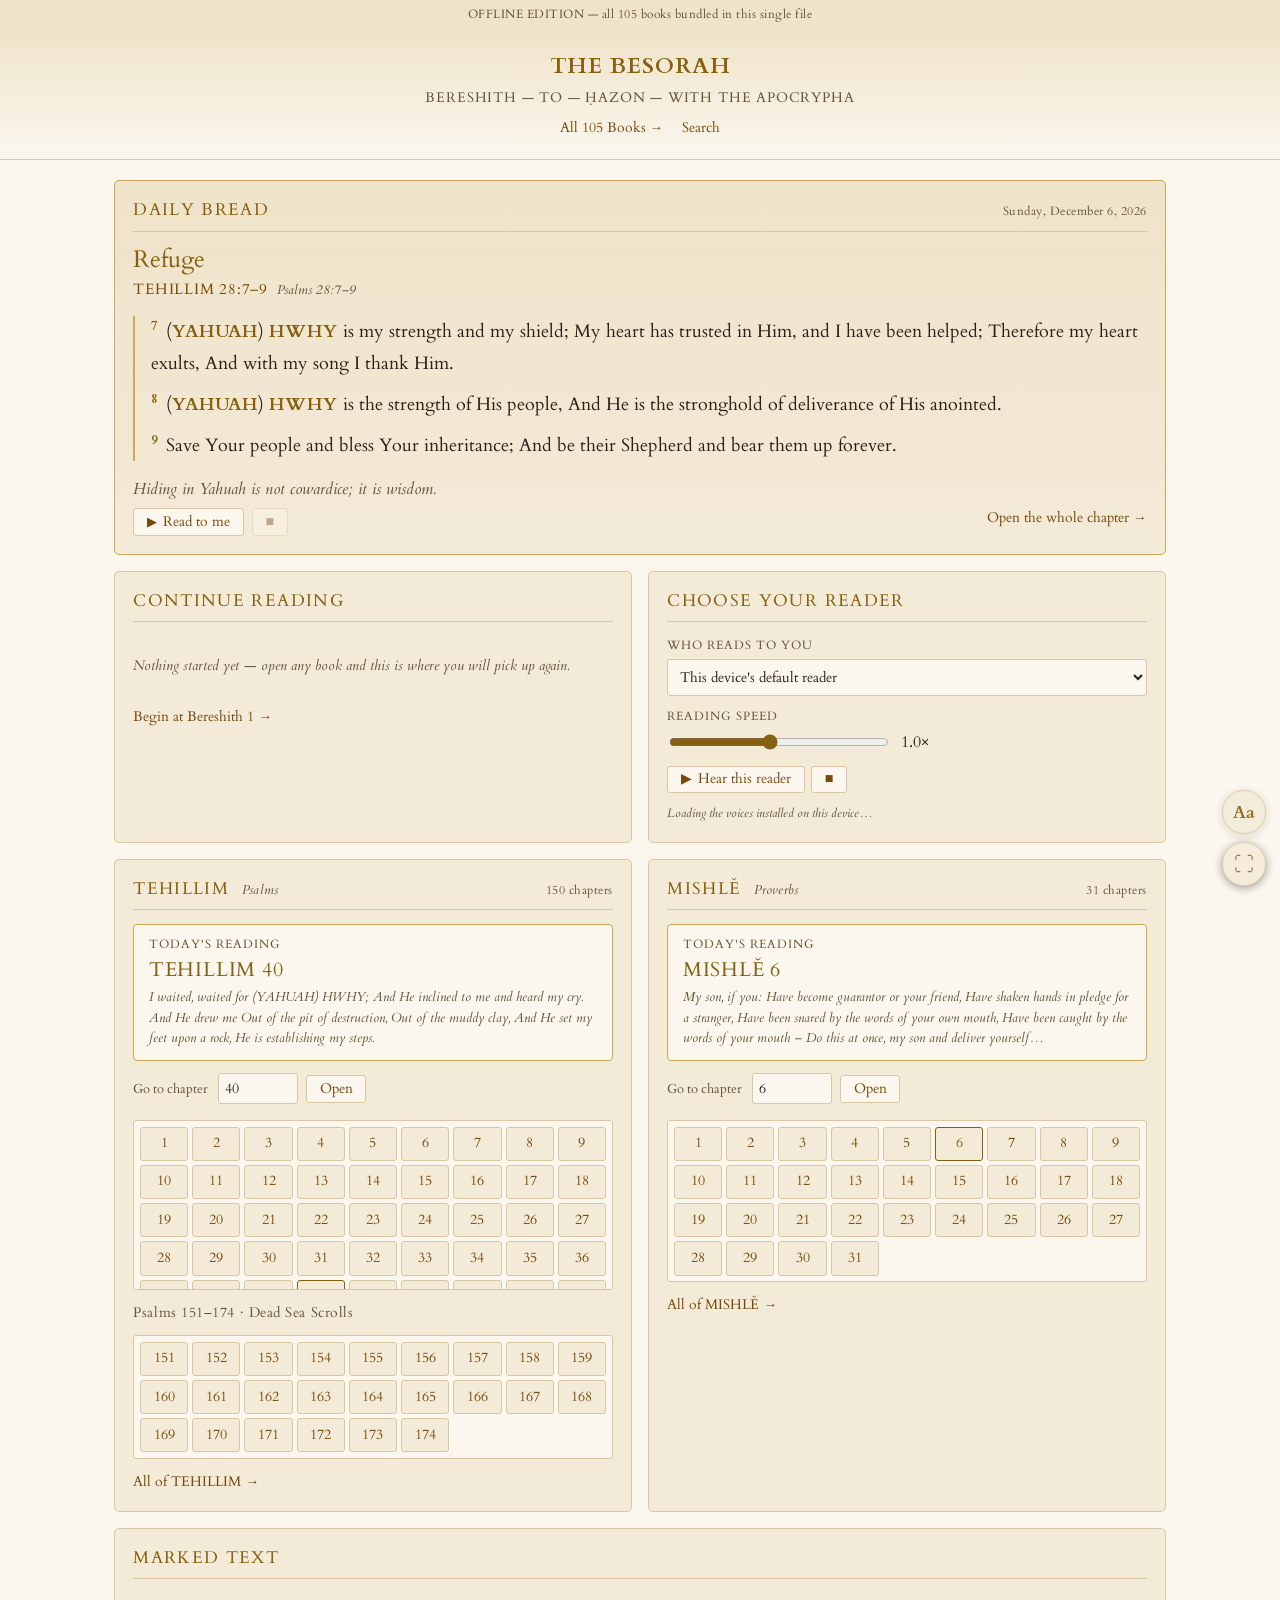
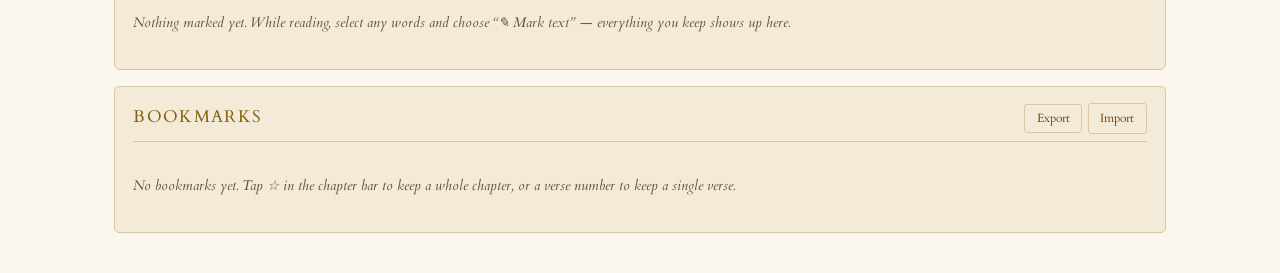
==== besorah-offline.html @ 3ee4f4ac "Add Tehillim 151–174 (Dead Sea Scrolls) as its own section - scripts/add_psalms_dss.py builds assets" ====
<!DOCTYPE html>
<html lang="en">
<head>
<meta charset="UTF-8">
<meta name="viewport" content="width=device-width, initial-scale=1.0">
<meta name="theme-color" content="#1a1410">
<meta name="mobile-web-app-capable" content="yes">
<meta name="apple-mobile-web-app-capable" content="yes">
<meta name="apple-mobile-web-app-status-bar-style" content="black-translucent">
<title>The Besorah — Offline</title>
<link rel="icon" href="data:image/svg+xml,%3Csvg%20xmlns%3D%22http%3A%2F%2Fwww.w3.org%2F2000%2Fsvg%22%20viewBox%3D%220%200%2032%2032%22%3E%3Crect%20width%3D%2232%22%20height%3D%2232%22%20rx%3D%226%22%20fill%3D%22%231a1410%22%2F%3E%3Cpath%20d%3D%22M8%207h16v18H8z%22%20fill%3D%22none%22%20stroke%3D%22%23d4af37%22%20stroke-width%3D%222%22%2F%3E%3Cpath%20d%3D%22M16%207v18M11%2012h3M18%2012h3M11%2017h3M18%2017h3%22%20stroke%3D%22%23d4af37%22%20stroke-width%3D%221.5%22%2F%3E%3C%2Fsvg%3E">
<script>(function(){try{var p=JSON.parse(localStorage.getItem("besorah-prefs")||"{}"),d=document.documentElement;d.setAttribute("data-theme",p.theme||"auto");if(p.size)d.style.setProperty("--fs",p.size);if(p.compact)d.classList.add("compact-reading")}catch(e){}})();</script>
<style>
/* Cardo, bundled (SIL Open Font License, assets/fonts/OFL-Cardo.txt) so the
   reader needs no font service: latin + latin-ext carry every diacritic of
   the transliteration (ḇ ḥ ḵ ĕ …). */
@font-face { font-family: "Cardo"; font-style: normal; font-weight: 400; font-display: swap;
  src: url("[data-uri]") format("woff2");
  unicode-range: U+0000-00FF, U+0131, U+0152-0153, U+02BB-02BC, U+02C6, U+02DA, U+02DC, U+0304, U+0308, U+0329, U+2000-206F, U+20AC, U+2122, U+2191, U+2193, U+2212, U+2215, U+FEFF, U+FFFD; }
@font-face { font-family: "Cardo"; font-style: normal; font-weight: 400; font-display: swap;
  src: url("[data-uri]") format("woff2");
  unicode-range: U+0100-02BA, U+02BD-02C5, U+02C7-02CC, U+02CE-02D7, U+02DD-02FF, U+0304, U+0308, U+0329, U+1D00-1DBF, U+1E00-1E9F, U+1EF2-1EFF, U+2020, U+20A0-20AB, U+20AD-20C0, U+2113, U+2C60-2C7F, U+A720-A7FF; }
@font-face { font-family: "Cardo"; font-style: italic; font-weight: 400; font-display: swap;
  src: url("[data-uri]") format("woff2");
  unicode-range: U+0000-00FF, U+0131, U+0152-0153, U+02BB-02BC, U+02C6, U+02DA, U+02DC, U+0304, U+0308, U+0329, U+2000-206F, U+20AC, U+2122, U+2191, U+2193, U+2212, U+2215, U+FEFF, U+FFFD; }
@font-face { font-family: "Cardo"; font-style: italic; font-weight: 400; font-display: swap;
  src: url("[data-uri]") format("woff2");
  unicode-range: U+0100-02BA, U+02BD-02C5, U+02C7-02CC, U+02CE-02D7, U+02DD-02FF, U+0304, U+0308, U+0329, U+1D00-1DBF, U+1E00-1E9F, U+1EF2-1EFF, U+2020, U+20A0-20AB, U+20AD-20C0, U+2113, U+2C60-2C7F, U+A720-A7FF; }
@font-face { font-family: "Cardo"; font-style: normal; font-weight: 700; font-display: swap;
  src: url("[data-uri]") format("woff2");
  unicode-range: U+0000-00FF, U+0131, U+0152-0153, U+02BB-02BC, U+02C6, U+02DA, U+02DC, U+0304, U+0308, U+0329, U+2000-206F, U+20AC, U+2122, U+2191, U+2193, U+2212, U+2215, U+FEFF, U+FFFD; }
@font-face { font-family: "Cardo"; font-style: normal; font-weight: 700; font-display: swap;
  src: url("[data-uri]") format("woff2");
  unicode-range: U+0100-02BA, U+02BD-02C5, U+02C7-02CC, U+02CE-02D7, U+02DD-02FF, U+0304, U+0308, U+0329, U+1D00-1DBF, U+1E00-1E9F, U+1EF2-1EFF, U+2020, U+20A0-20AB, U+20AD-20C0, U+2113, U+2C60-2C7F, U+A720-A7FF; }

/* ---- themes --------------------------------------------------------------
   Dark is the house colour; Light and Sepia are chosen in the "Aa" panel
   (assets/besorah-ui.js), and "Device" (the default) follows the system. */
:root {
  --bg: #1a1410;
  --panel: #251c16;
  --panel-hi: #2c211a;
  --panel-2: #2a2018;
  --ink: #f4ead5;
  --ink-dim: #c9b893;
  --gold: #d4af37;
  --gold-dim: #8a6f23;
  --rule: #4a3a28;
  --link: #f1d573;
  --link-hover: #fff3b8;
  --on-gold: #1a1410;
  --danger: #a3512b;
  --shadow: rgba(0,0,0,0.45);
  color-scheme: dark;
}
:root[data-theme="light"] {
  --bg: #fbf7ee; --panel: #f3ead8; --panel-hi: #efe3c9; --panel-2: #ece0c6;
  --ink: #2a2017; --ink-dim: #65543a; --gold: #85600f; --gold-dim: #c9a85a;
  --rule: #d8c7a2; --link: #74490a; --link-hover: #3d2700; --on-gold: #fffaf0;
  --danger: #a3412b; --shadow: rgba(60,40,10,0.18); color-scheme: light;
}
:root[data-theme="sepia"] {
  --bg: #f1e4c8; --panel: #e9d9b8; --panel-hi: #e4d2ad; --panel-2: #e2cfa8;
  --ink: #3b2a17; --ink-dim: #6a5232; --gold: #865a12; --gold-dim: #b8924c;
  --rule: #cdb486; --link: #74440a; --link-hover: #3a2300; --on-gold: #fff6e2;
  --danger: #a3412b; --shadow: rgba(70,45,10,0.2); color-scheme: light;
}
@media (prefers-color-scheme: light) {
  :root[data-theme="auto"], :root:not([data-theme]) {
    --bg: #fbf7ee; --panel: #f3ead8; --panel-hi: #efe3c9; --panel-2: #ece0c6;
    --ink: #2a2017; --ink-dim: #65543a; --gold: #85600f; --gold-dim: #c9a85a;
    --rule: #d8c7a2; --link: #74490a; --link-hover: #3d2700; --on-gold: #fffaf0;
    --danger: #a3412b; --shadow: rgba(60,40,10,0.18); color-scheme: light;
  }
}

/* Text size: every size in this sheet is in rem, so one factor scales the
   whole reader. */
html { font-size: calc(100% * var(--fs, 1)); }

/* Keyboard focus is always visible. */
:focus-visible { outline: 2px solid var(--gold); outline-offset: 2px; }


* { box-sizing: border-box; }

html, body {
  margin: 0;
  padding: 0;
  background: var(--bg);
  color: var(--ink);
  font-family: "Cardo", "EB Garamond", "Palatino Linotype", Palatino, Georgia, serif;
  line-height: 1.55;
  min-height: 100%;
}

a { color: var(--link); text-decoration: none; }
a:hover { color: var(--link-hover); text-decoration: underline; }

.site-header {
  border-bottom: 1px solid var(--rule);
  padding: 1.25rem 1.5rem;
  background: linear-gradient(180deg, var(--panel-hi) 0%, var(--bg) 100%);
  position: sticky;
  top: 0;
  z-index: 10;
}
.site-header h1 {
  margin: 0;
  font-size: 1.4rem;
  font-weight: 600;
  letter-spacing: 0.04em;
  color: var(--gold);
  text-align: center;
}
.site-header .sub {
  font-size: 0.85rem;
  color: var(--ink-dim);
  text-align: center;
  margin-top: 0.25rem;
  letter-spacing: 0.06em;
  text-transform: uppercase;
}
.site-header nav {
  margin-top: 0.6rem;
  text-align: center;
  font-size: 0.85rem;
}
.site-header nav a { margin: 0 0.6rem; }

main { max-width: 1100px; margin: 0 auto; padding: 1.5rem; }

.section {
  margin-bottom: 2.5rem;
}
.section h2 {
  color: var(--gold);
  font-weight: 500;
  letter-spacing: 0.06em;
  border-bottom: 1px solid var(--rule);
  padding-bottom: 0.4rem;
  margin-bottom: 0.8rem;
  font-size: 1.15rem;
  text-transform: uppercase;
}

.book-grid {
  display: grid;
  grid-template-columns: repeat(auto-fill, minmax(220px, 1fr));
  gap: 0.5rem 1rem;
}
.book-link {
  display: block;
  padding: 0.5rem 0.75rem;
  border-left: 2px solid transparent;
  transition: border-color 120ms, background 120ms;
}
.book-link:hover {
  border-left-color: var(--gold);
  background: rgba(212,175,55,0.05);
  text-decoration: none;
}
.book-link .heb {
  display: block;
  color: var(--link);
  font-size: 1.05rem;
  font-weight: 500;
  letter-spacing: 0.02em;
}
.book-link .eng {
  display: block;
  color: var(--ink-dim);
  font-size: 0.78rem;
  font-style: italic;
  margin-top: 0.1rem;
}

/* Book chapter index */
.book-title {
  text-align: center;
  margin-bottom: 0.4rem;
}
.book-title .heb {
  font-size: 2.2rem;
  color: var(--gold);
  letter-spacing: 0.04em;
}
.book-title .eng {
  color: var(--ink-dim);
  font-style: italic;
  font-size: 1rem;
}

.chapter-grid {
  display: grid;
  grid-template-columns: repeat(auto-fill, minmax(72px, 1fr));
  gap: 0.4rem;
  margin-top: 1.5rem;
}
.chapter-link {
  display: block;
  padding: 0.7rem 0.4rem;
  text-align: center;
  background: var(--panel);
  border: 1px solid var(--rule);
  border-radius: 3px;
  color: var(--link);
  font-size: 1rem;
  transition: all 120ms;
}
.chapter-link:hover {
  background: var(--gold);
  color: var(--on-gold);
  border-color: var(--gold);
  text-decoration: none;
}

/* Chapter page */
.chapter-bar {
  display: flex;
  align-items: center;
  justify-content: space-between;
  padding: 0.6rem 1rem;
  background: var(--panel);
  border-bottom: 1px solid var(--rule);
  flex-wrap: wrap;
  gap: 0.5rem;
  position: sticky;
  top: 0;
  z-index: 10;
}
.chapter-bar .title {
  color: var(--gold);
  font-size: 1.1rem;
  font-weight: 500;
}
.chapter-bar .title .heb {
  letter-spacing: 0.02em;
}
.chapter-bar .title .eng {
  color: var(--ink-dim);
  font-style: italic;
  font-size: 0.85rem;
  margin-left: 0.5rem;
}
.chapter-bar .controls {
  display: flex;
  gap: 0.5rem;
  align-items: center;
}
.chapter-bar .controls a, .chapter-bar .controls .btn {
  padding: 0.35rem 0.8rem;
  background: var(--bg);
  border: 1px solid var(--rule);
  border-radius: 3px;
  color: var(--link);
  font-size: 0.9rem;
}
.chapter-bar .controls a:hover {
  background: var(--gold);
  color: var(--on-gold);
  border-color: var(--gold);
  text-decoration: none;
}
.chapter-bar .controls .disabled {
  opacity: 0.35;
  pointer-events: none;
}

.pdf-frame {
  width: 100%;
  height: calc(100vh - 110px);
  border: 0;
  display: block;
  background: var(--panel-2);
}

/* Chapter rendering (text mode) */
.chapter-main {
  max-width: 760px;
  margin: 0 auto;
  padding: 2rem 1.5rem 4rem;
}
.chapter-page-title {
  text-align: center;
  font-size: 2.4rem;
  color: var(--gold);
  letter-spacing: 0.05em;
  margin: 1rem 0 0.2rem;
  font-weight: 600;
}
.chapter-page-sub {
  text-align: center;
  color: var(--ink-dim);
  font-style: italic;
  font-weight: 400;
  font-size: 1rem;
  margin: 0 0 1.5rem;
}
.chapter-num {
  text-align: center;
  font-size: 3.2rem;
  color: var(--gold);
  font-weight: 700;
  margin: 1.2rem 0 1.6rem;
  line-height: 1;
}
.verses {
  font-size: 1.08rem;
  line-height: 1.7;
}
.verse {
  margin: 0 0 0.6rem;
  text-indent: 0;
}
.verse-n {
  color: var(--gold);
  font-weight: 700;
  font-size: 0.78rem;
  margin-right: 0.25rem;
  vertical-align: super;
}
/* Divine names — Yahuah, Yahusha, Aluahim, Mashiach, Yasharal, Ruach haQodesh */
.dn {
  color: var(--gold);
  font-variant: small-caps;
  letter-spacing: 0.04em;
  font-weight: 600;
}
/* Paleo-Hebrew tetragrammaton (HWHY) — annotated alongside its
   transliteration as "(YAHUAH) HWHY". Same colour as divine names
   but no small-caps so the four letters stay distinct. */
.hwhy {
  color: var(--gold);
  letter-spacing: 0.06em;
  font-weight: 600;
}

/* A footnote carried over from the source edition of an apocryphal book —
   printed there behind an asterisk, shown here as what it is. */
.fn {
  display: block;
  margin-top: 0.35rem;
  padding-left: 0.9rem;
  border-left: 1px solid var(--rule);
  color: var(--ink-dim);
  font-size: 0.82rem;
  font-style: italic;
  line-height: 1.5;
}
.fn .dn { font-size: inherit; }

/* Verse number — clickable to bookmark */
.verse-n { user-select: none; transition: color 120ms; }
.verse-n:hover { color: var(--link-hover); }

/* Bookmarked verse — gold left rule + filled marker on the verse number */
.verse.bookmarked {
  border-left: 3px solid var(--gold);
  padding-left: 0.6rem;
  margin-left: -0.9rem;
  background: rgba(212,175,55,0.06);
  border-radius: 0 3px 3px 0;
}
.verse.bookmarked .verse-n {
  color: var(--gold);
}
.verse.bookmarked .verse-n::after {
  content: "★";
  font-size: 0.7em;
  margin-left: 0.15em;
  vertical-align: super;
  color: var(--gold);
}

/* Briefly flash a verse when arrived at via #verseN deep-link */
.verse.flash {
  animation: verseFlash 1.6s ease-out 1;
}
@keyframes verseFlash {
  0%   { background: rgba(212,175,55,0.45); }
  100% { background: transparent; }
}
.verse.bookmarked.flash {
  animation: verseFlashMarked 1.6s ease-out 1;
}
@keyframes verseFlashMarked {
  0%   { background: rgba(212,175,55,0.55); }
  100% { background: rgba(212,175,55,0.06); }
}
.prose {
  font-size: 1.05rem;
  line-height: 1.75;
  white-space: pre-wrap;
}
.chapter-footer {
  border-top: 1px solid var(--rule);
  padding: 1rem;
  text-align: center;
  background: var(--panel);
}
.chapter-footer .controls {
  display: inline-flex;
  gap: 1rem;
  justify-content: center;
}
.chapter-footer .controls a {
  padding: 0.5rem 1rem;
  background: var(--bg);
  border: 1px solid var(--rule);
  border-radius: 3px;
  color: var(--link);
}
.chapter-footer .controls a:hover {
  background: var(--gold);
  color: var(--on-gold);
  border-color: var(--gold);
  text-decoration: none;
}
.chapter-footer .controls .disabled {
  opacity: 0.35;
  pointer-events: none;
}

.note {
  padding: 1rem;
  color: var(--ink-dim);
  font-size: 0.85rem;
  text-align: center;
  font-style: italic;
}

/* Search */
#search {
  width: 100%;
  max-width: 400px;
  margin: 0 auto;
  display: block;
  padding: 0.5rem 0.75rem;
  background: var(--panel);
  color: var(--ink);
  border: 1px solid var(--rule);
  border-radius: 3px;
  font-family: inherit;
  font-size: 0.95rem;
}
#search:focus { border-color: var(--gold); }

@media (max-width: 600px) {
  .pdf-frame { height: calc(100vh - 150px); }
  .chapter-bar { padding: 0.5rem; font-size: 0.9rem; }
  .book-title .heb { font-size: 1.6rem; }
}

/* Bookmark star button on the chapter bar */
#bookmark-btn {
  background: var(--bg);
  border: 1px solid var(--rule);
  border-radius: 3px;
  color: var(--link);
  padding: 0.2rem 0.55rem;
  font-size: 1.05rem;
  font-family: inherit;
  cursor: pointer;
  line-height: 1;
}
#bookmark-btn:hover {
  background: var(--gold);
  color: var(--on-gold);
  border-color: var(--gold);
}
#bookmark-btn.on { color: var(--gold); }
#bookmark-btn.on:hover { color: var(--on-gold); }

/* ============ Read-aloud (text-to-speech) player ============ */
/* Sits as its own full-width row inside the sticky .chapter-bar. */
.tts-bar {
  flex: 1 1 100%;
  display: flex;
  align-items: center;
  gap: 0.5rem;
  flex-wrap: wrap;
  margin-top: 0.5rem;
  padding-top: 0.5rem;
  border-top: 1px solid var(--rule);
}
.tts-btn {
  display: inline-flex;
  align-items: center;
  gap: 0.35rem;
  background: var(--bg);
  border: 1px solid var(--rule);
  border-radius: 3px;
  color: var(--link);
  font-family: inherit;
  font-size: 0.9rem;
  padding: 0.35rem 0.8rem;
  cursor: pointer;
  line-height: 1;
}
.tts-btn:hover:not(:disabled) {
  background: var(--gold);
  color: var(--on-gold);
  border-color: var(--gold);
}
.tts-btn:disabled { opacity: 0.4; cursor: default; }
.tts-play .tts-ico { font-size: 0.8rem; }
.tts-rate {
  display: inline-flex;
  align-items: center;
  gap: 0.4rem;
  color: var(--ink-dim);
  font-size: 0.8rem;
}
.tts-rate-input { width: 90px; accent-color: var(--gold); cursor: pointer; }
.tts-rate-val { min-width: 2.4em; color: var(--ink); }
.tts-voice {
  background: var(--bg);
  color: var(--ink);
  border: 1px solid var(--rule);
  border-radius: 3px;
  font-family: inherit;
  font-size: 0.82rem;
  padding: 0.3rem 0.4rem;
  max-width: 220px;
}
.tts-voice:focus { border-color: var(--gold); }

/* Verses become click-to-read-from-here once the player is bound */
.tts-readable .verse,
.tts-readable .prose { cursor: pointer; }

/* Currently-spoken verse / prose block */
.verse.tts-speaking,
.prose.tts-speaking {
  background: rgba(212,175,55,0.14);
  box-shadow: -0.6rem 0 0 rgba(212,175,55,0.14),
               0.6rem 0 0 rgba(212,175,55,0.14);
  border-radius: 3px;
}
.verse.tts-speaking .verse-n { color: var(--link-hover); }

@media (max-width: 600px) {
  .tts-voice { max-width: 150px; }
  .tts-rate-input { width: 70px; }
}

/* Continue-reading card on the index page */
.continue-card {
  display: flex;
  align-items: center;
  justify-content: space-between;
  gap: 1rem;
  max-width: 700px;
  margin: 1rem auto 0;
  padding: 0.8rem 1.1rem;
  background: linear-gradient(180deg, var(--panel-hi) 0%, var(--panel) 100%);
  border: 1px solid var(--gold-dim);
  border-radius: 4px;
  color: var(--link);
}
.continue-card:hover {
  border-color: var(--gold);
  text-decoration: none;
  color: var(--link-hover);
}
.continue-label {
  font-size: 0.78rem;
  text-transform: uppercase;
  letter-spacing: 0.08em;
  color: var(--ink-dim);
}
.continue-target { display: flex; flex-direction: column; align-items: flex-end; }
.continue-target .heb {
  color: var(--gold);
  font-size: 1.1rem;
  letter-spacing: 0.03em;
}
.continue-target .eng {
  color: var(--ink-dim);
  font-style: italic;
  font-size: 0.78rem;
}

/* Bookmarks panel on the index page */
.bookmarks-section { margin-top: 1.6rem; }
.bookmarks-head {
  display: flex;
  align-items: baseline;
  justify-content: space-between;
  gap: 0.8rem;
  flex-wrap: wrap;
  border-bottom: 1px solid var(--rule);
  padding-bottom: 0.4rem;
  margin-bottom: 0.8rem;
}
.bookmarks-head h2 {
  margin: 0;
  font-size: 1.15rem;
  color: var(--gold);
  font-weight: 500;
  letter-spacing: 0.06em;
  text-transform: uppercase;
  border: 0;
  padding: 0;
}
.bookmarks-head .count {
  color: var(--ink-dim);
  font-weight: 400;
  font-size: 0.9rem;
}
.bookmarks-tools { display: flex; gap: 0.4rem; align-items: center; }
.bookmarks-tools button,
.bookmarks-tools .bm-import-label {
  background: var(--panel);
  border: 1px solid var(--rule);
  border-radius: 3px;
  color: var(--link);
  padding: 0.3rem 0.7rem;
  font-size: 0.78rem;
  font-family: inherit;
  cursor: pointer;
}
.bookmarks-tools button:hover,
.bookmarks-tools .bm-import-label:hover {
  background: var(--gold);
  color: var(--on-gold);
  border-color: var(--gold);
}
.bookmark-item { position: relative; padding-right: 2rem; }
.bookmark-item.bm-verse .heb::before {
  content: "★ ";
  color: var(--gold);
  font-size: 0.85em;
}
.bookmark-item .bm-remove {
  position: absolute;
  top: 50%;
  right: 0.5rem;
  transform: translateY(-50%);
  background: transparent;
  border: 0;
  color: var(--ink-dim);
  font-size: 1.1rem;
  line-height: 1;
  cursor: pointer;
  padding: 0.15rem 0.35rem;
  border-radius: 3px;
}
.bookmark-item .bm-remove:hover {
  background: rgba(212,175,55,0.15);
  color: var(--gold);
}

/* ================================================================
   HOME PAGE
   Daily Bread · Continue reading · Choose your reader ·
   Tehillim · Mishle · Marked text · Bookmarks
   ================================================================ */
main.home { max-width: 1100px; padding-top: 1.25rem; }

.home-row {
  display: grid;
  grid-template-columns: repeat(auto-fit, minmax(320px, 1fr));
  gap: 1rem;
  margin-bottom: 1rem;
}

.card {
  background: var(--panel);
  border: 1px solid var(--rule);
  border-radius: 5px;
  padding: 1rem 1.15rem 1.15rem;
  margin-bottom: 1rem;
  display: flex;
  flex-direction: column;
}
.home-row .card { margin-bottom: 0; }

.card-head {
  display: flex;
  align-items: baseline;
  justify-content: space-between;
  gap: 0.6rem;
  flex-wrap: wrap;
  border-bottom: 1px solid var(--rule);
  padding-bottom: 0.45rem;
  margin-bottom: 0.85rem;
}
.card-head h2 {
  margin: 0;
  font-size: 1.05rem;
  font-weight: 500;
  letter-spacing: 0.08em;
  text-transform: uppercase;
  color: var(--gold);
}
.card-head .card-sub {
  color: var(--ink-dim);
  font-style: italic;
  text-transform: none;
  letter-spacing: 0.02em;
  font-size: 0.82rem;
  margin-left: 0.4rem;
}
.card-head .count { color: var(--ink-dim); font-size: 0.85rem; }
.card-note {
  color: var(--ink-dim);
  font-size: 0.78rem;
  letter-spacing: 0.04em;
}
.card-empty { text-align: left; padding: 0.4rem 0 0.2rem; }
.card-tools { margin-left: auto; }
.card-more {
  display: inline-block;
  margin-top: 0.8rem;
  font-size: 0.85rem;
  color: var(--link);
  align-self: flex-start;
}

/* ---- Daily Bread ---- */
.daily-card {
  background: linear-gradient(180deg, var(--panel-hi) 0%, var(--panel) 100%);
  border-color: var(--gold-dim);
}
.daily-theme {
  color: var(--gold);
  font-size: 1.5rem;
  line-height: 1.25;
  margin-bottom: 0.2rem;
}
.daily-ref {
  display: flex;
  gap: 0.6rem;
  align-items: baseline;
  flex-wrap: wrap;
  margin-bottom: 0.9rem;
}
.daily-ref .heb {
  color: var(--link);
  letter-spacing: 0.05em;
  font-size: 0.95rem;
}
.daily-ref .eng {
  color: var(--ink-dim);
  font-style: italic;
  font-size: 0.82rem;
}
.daily-verses {
  font-size: 1.12rem;
  line-height: 1.75;
  border-left: 2px solid var(--gold-dim);
  padding-left: 1rem;
  margin-bottom: 1rem;
}
.daily-reflection {
  color: var(--ink-dim);
  font-style: italic;
  margin: 0 0 0.4rem;
  max-width: 62ch;
}
.daily-actions {
  display: flex;
  align-items: center;
  justify-content: space-between;
  gap: 1rem;
  flex-wrap: wrap;
  margin-top: 0.4rem;
}
.daily-actions .card-more { margin-top: 0; }
.tts-bar-compact {
  flex: 0 0 auto;
  margin-top: 0;
  padding-top: 0;
  border-top: 0;
}

/* ---- Continue reading ---- */
#continue-card .continue-card { margin: 0; max-width: none; }

/* ---- Choose your reader ---- */
.reader-panel { display: block; }
.reader-field {
  display: block;
  margin-bottom: 0.7rem;
}
.reader-label {
  display: block;
  font-size: 0.75rem;
  text-transform: uppercase;
  letter-spacing: 0.08em;
  color: var(--ink-dim);
  margin-bottom: 0.25rem;
}
.reader-voice {
  width: 100%;
  max-width: none;
  font-size: 0.9rem;
  padding: 0.45rem 0.5rem;
}
.reader-speed { display: flex; align-items: center; gap: 0.6rem; }
.reader-speed .tts-rate-input { width: 100%; max-width: 220px; }
.reader-actions { display: flex; gap: 0.4rem; margin-top: 0.2rem; }
.reader-hint {
  color: var(--ink-dim);
  font-size: 0.78rem;
  font-style: italic;
  margin: 0.7rem 0 0;
}
.reader-none { text-align: left; padding-left: 0; }

/* ---- Tehillim / Mishle quick access ---- */
.quick-today {
  display: block;
  padding: 0.7rem 0.9rem;
  background: var(--bg);
  border: 1px solid var(--gold-dim);
  border-radius: 4px;
  color: var(--link);
}
.quick-today:hover {
  border-color: var(--gold);
  text-decoration: none;
  background: rgba(212,175,55,0.06);
}
.quick-today-label {
  display: block;
  font-size: 0.72rem;
  text-transform: uppercase;
  letter-spacing: 0.09em;
  color: var(--ink-dim);
}
.quick-today-ref {
  display: block;
  color: var(--gold);
  font-size: 1.25rem;
  letter-spacing: 0.04em;
}
.quick-today-line {
  display: block;
  color: var(--ink-dim);
  font-size: 0.82rem;
  font-style: italic;
  margin-top: 0.15rem;
}
.quick-jump {
  display: flex;
  align-items: center;
  gap: 0.5rem;
  margin: 0.8rem 0 0.6rem;
  font-size: 0.82rem;
  color: var(--ink-dim);
}
.quick-jump input {
  width: 5rem;
  margin-left: 0.4rem;
  background: var(--bg);
  color: var(--ink);
  border: 1px solid var(--rule);
  border-radius: 3px;
  padding: 0.3rem 0.4rem;
  font-family: inherit;
  font-size: 0.9rem;
}
.quick-jump input:focus { border-color: var(--gold); }
.chapter-grid.mini {
  grid-template-columns: repeat(auto-fill, minmax(46px, 1fr));
  gap: 0.25rem;
  margin-top: 0.4rem;
  /* Long books (150 psalms) scroll inside their own panel rather than
     pushing the rest of the home page down. */
  max-height: 170px;
  overflow-y: auto;
  background: var(--bg);
  border: 1px solid var(--rule);
  border-radius: 3px;
  padding: 0.35rem;
}
.chapter-grid.mini .chapter-link {
  padding: 0.35rem 0.2rem;
  font-size: 0.85rem;
}
.chapter-grid.mini .chapter-link.is-today {
  border-color: var(--gold);
  color: var(--gold);
}

/* ---- Marked text ---- */
.mark-list { list-style: none; margin: 0; padding: 0; }
.mark-item {
  position: relative;
  border-left: 2px solid var(--gold-dim);
  margin-bottom: 0.55rem;
}
.mark-item:hover { border-left-color: var(--gold); }
.mark-link {
  display: block;
  padding: 0.35rem 2rem 0.4rem 0.8rem;
  color: var(--ink);
}
.mark-link:hover { text-decoration: none; background: rgba(212,175,55,0.05); }
.mark-quote {
  display: block;
  font-size: 1rem;
  line-height: 1.5;
}
.mark-quote::before { content: "“"; color: var(--gold); }
.mark-quote::after  { content: "”"; color: var(--gold); }
.mark-ref {
  display: block;
  margin-top: 0.15rem;
  font-size: 0.75rem;
  letter-spacing: 0.05em;
  color: var(--ink-dim);
  text-transform: uppercase;
}
.mark-item .bm-remove {
  position: absolute;
  top: 0.35rem;
  right: 0.4rem;
  background: transparent;
  border: 0;
  color: var(--ink-dim);
  font-size: 1.1rem;
  line-height: 1;
  cursor: pointer;
  padding: 0.15rem 0.35rem;
  border-radius: 3px;
}
.mark-item .bm-remove:hover {
  background: rgba(212,175,55,0.15);
  color: var(--gold);
}

/* ================================================================
   MARKED TEXT INSIDE A CHAPTER
   ================================================================ */
mark.tmark {
  background: rgba(212,175,55,0.22);
  color: inherit;
  border-bottom: 1px solid var(--gold-dim);
  border-radius: 2px;
  padding: 0.05em 0;
  cursor: pointer;
}
mark.tmark:hover { background: rgba(212,175,55,0.34); }
mark.tmark.flash { animation: verseFlash 1.6s ease-out 1; }
.markable .verse, .markable .prose { -webkit-tap-highlight-color: transparent; }

/* The floating "Mark text" bubble */
.mark-pop {
  position: absolute;
  z-index: 50;
  display: flex;
  flex-wrap: wrap;
  max-width: min(92vw, 340px);
  justify-content: center;
  gap: 0.25rem;
  padding: 0.25rem;
  background: var(--panel);
  border: 1px solid var(--gold-dim);
  border-radius: 4px;
  box-shadow: 0 4px 14px var(--shadow);
}
.mark-pop[hidden] { display: none; }
.mark-pop-btn {
  background: var(--bg);
  border: 1px solid var(--rule);
  border-radius: 3px;
  color: var(--link);
  font-family: inherit;
  font-size: 0.82rem;
  padding: 0.3rem 0.6rem;
  cursor: pointer;
  white-space: nowrap;
}
.mark-pop-btn:hover {
  background: var(--gold);
  color: var(--on-gold);
  border-color: var(--gold);
}
.mark-pop-btn.danger:hover { background: var(--danger); color: #fff; border-color: var(--danger); }

.mark-hint {
  border-top: 1px solid var(--rule);
  margin-top: 2.5rem;
  padding-top: 1rem;
  font-size: 0.8rem;
}

@media (max-width: 600px) {
  main.home { padding: 1rem 0.85rem 2rem; }
  .card { padding: 0.85rem 0.9rem 1rem; }
  .daily-theme { font-size: 1.25rem; }
  .daily-verses { font-size: 1.05rem; padding-left: 0.7rem; }
  .home-row { grid-template-columns: 1fr; }
}

/* ------------------------- extra features card ------------------------- */
.extras-row {
  display: grid;
  grid-template-columns: repeat(auto-fit, minmax(220px, 1fr));
  gap: 0.7rem;
}
.extra-link {
  display: block;
  border: 1px solid var(--rule);
  border-radius: 6px;
  padding: 0.85rem 0.95rem;
  background: rgba(212, 175, 55, 0.045);
  transition: border-color 120ms, background 120ms;
}
.extra-link:hover {
  border-color: var(--gold);
  background: rgba(212, 175, 55, 0.09);
  text-decoration: none;
}
.extra-link .extra-icon { display: block; font-size: 1.25rem; margin-bottom: 0.35rem; }
.extra-link .extra-icon .earth-icon { height: 1.45rem; width: auto; display: block; }
.extra-link .extra-name {
  display: block;
  color: var(--gold);
  letter-spacing: 0.08em;
  margin-bottom: 0.3rem;
}
.extra-link .extra-desc {
  display: block;
  color: var(--ink-dim);
  font-size: 0.85rem;
  font-style: italic;
  line-height: 1.45;
}

/* ======================================================================
   Reading settings, glossary, picker, search, print (assets/besorah-ui.js,
   assets/besorah-search.js)
   ====================================================================== */

/* -- the "Aa" button and its panel -------------------------------------- */
.ui-btn {
  position: fixed; right: 14px; bottom: 66px; z-index: 60;
  width: 44px; height: 44px; border-radius: 50%;
  border: 1px solid var(--rule); background: var(--panel); color: var(--gold);
  font-family: inherit; font-size: 17px; font-weight: 700; line-height: 1;
  cursor: pointer; box-shadow: 0 2px 10px var(--shadow); opacity: .9;
}
.ui-btn.ui-btn-solo { bottom: 14px; }
.ui-btn:hover { opacity: 1; color: var(--link-hover); }
.ui-panel {
  position: fixed; right: 14px; bottom: 118px; z-index: 61;
  width: min(340px, calc(100vw - 28px));
  background: var(--panel); color: var(--ink);
  border: 1px solid var(--rule); border-radius: 10px;
  box-shadow: 0 8px 28px var(--shadow); padding: 0.9rem 1rem;
  font-size: 0.95rem;
}
.ui-panel[hidden] { display: none; }
.ui-row { margin: 0.2rem 0 0.85rem; }
.ui-row:last-child { margin-bottom: 0; }
.ui-label { display: block; color: var(--ink-dim); font-size: 0.8rem;
  letter-spacing: 0.06em; text-transform: uppercase; margin-bottom: 0.35rem; }
.ui-seg { display: grid; grid-template-columns: repeat(4, 1fr); gap: 4px; }
.ui-seg button, .ui-size button, .ui-close {
  font-family: inherit; font-size: 0.9rem; cursor: pointer;
  background: var(--bg); color: var(--ink); border: 1px solid var(--rule);
  border-radius: 6px; padding: 0.45rem 0.3rem; min-height: 40px;
}
.ui-seg button.on { background: var(--gold); color: var(--on-gold); border-color: var(--gold); }
.ui-size { display: flex; align-items: center; gap: 0.6rem; }
.ui-size button { width: 3.2rem; font-weight: 700; }
.ui-size-v { min-width: 3.5rem; text-align: center; color: var(--ink); }
.ui-check { display: block; cursor: pointer; line-height: 1.4; }
.ui-check input { width: 1.1rem; height: 1.1rem; vertical-align: -0.15rem; accent-color: var(--gold); }
.ui-check small { color: var(--ink-dim); }
.ui-links { display: flex; align-items: center; justify-content: space-between; gap: 0.5rem; }
.ui-close { padding: 0.45rem 0.9rem; }

/* -- toast ---------------------------------------------------------------- */
.ui-toast {
  position: fixed; left: 50%; bottom: 24px; z-index: 70;
  transform: translate(-50%, 20px); opacity: 0; pointer-events: none;
  background: var(--gold); color: var(--on-gold); border-radius: 999px;
  padding: 0.5rem 1.1rem; font-size: 0.92rem; box-shadow: 0 4px 14px var(--shadow);
  transition: opacity 160ms, transform 160ms;
}
.ui-toast.on { opacity: 1; transform: translate(-50%, 0); }

/* -- names, glosses and the glossary -------------------------------------- */
.term { text-decoration: underline dotted; text-decoration-color: var(--gold-dim);
  text-underline-offset: 0.18em; cursor: help; }
.term:hover { text-decoration-color: var(--gold); }
.nm { cursor: help; }
/* Compact reading: "(YAHUAH) HWHY" reads as Yahuah, glosses step aside. */
.compact-reading .nm-x, .compact-reading .nm .hwhy, .compact-reading .gloss { display: none; }
.compact-reading .nm .dn { text-transform: lowercase; display: inline-block; }
.compact-reading .nm .dn::first-letter { text-transform: uppercase; }
.ui-pop {
  position: absolute; z-index: 65; max-width: min(320px, calc(100vw - 16px));
  background: var(--panel); color: var(--ink); border: 1px solid var(--gold-dim);
  border-radius: 8px; box-shadow: 0 6px 20px var(--shadow); padding: 0.6rem 0.8rem;
  font-size: 0.95rem; line-height: 1.4;
}
.ui-pop[hidden] { display: none; }
.ui-pop-w { color: var(--gold); font-size: 1.1rem; font-weight: 700; }
.ui-pop-m { margin-top: 0.15rem; }
.ui-pop-s { margin-top: 0.35rem; color: var(--ink-dim); font-size: 0.88rem; }
.ui-pop-s b { color: var(--ink); font-weight: 600; }
.ui-say { background: none; border: 1px solid var(--rule); border-radius: 6px;
  color: var(--ink); cursor: pointer; padding: 0.1rem 0.4rem; margin-left: 0.3rem; }

/* -- the quick picker in the chapter bar ---------------------------------- */
.qp-btn {
  font: inherit; color: inherit; background: none; border: 1px solid transparent;
  border-radius: 6px; padding: 0.15rem 0.4rem; cursor: pointer; text-align: left;
}
.qp-btn:hover { border-color: var(--rule); background: rgba(212,175,55,0.06); }
.qp-btn #bar-ch { margin-left: 0.6rem; color: var(--ink-dim); }
.qp-caret { margin-left: 0.35rem; color: var(--gold); font-size: 0.85em; }
.bar-search { margin-left: 0.5rem; text-decoration: none; }
.bar-search:hover { text-decoration: none; }
.qp-panel {
  position: absolute; z-index: 62; width: min(420px, calc(100vw - 16px));
  max-height: 70vh; overflow: auto;
  background: var(--panel); border: 1px solid var(--rule); border-radius: 10px;
  box-shadow: 0 8px 28px var(--shadow); padding: 0.8rem;
}
.qp-panel[hidden] { display: none; }
.qp-l { display: block; color: var(--ink-dim); font-size: 0.85rem; }
.qp-book { display: block; width: 100%; margin-top: 0.3rem; font: inherit; font-size: 1rem;
  background: var(--bg); color: var(--ink); border: 1px solid var(--rule);
  border-radius: 6px; padding: 0.45rem; }
.qp-grid { display: grid; grid-template-columns: repeat(auto-fill, minmax(2.6rem, 1fr));
  gap: 4px; margin-top: 0.7rem; }
.qp-grid a { display: flex; align-items: center; justify-content: center; min-height: 2.5rem;
  border: 1px solid var(--rule); border-radius: 6px; background: var(--bg); color: var(--ink); }
.qp-grid a:hover { border-color: var(--gold); text-decoration: none; }
.qp-grid a.on { background: var(--gold); color: var(--on-gold); border-color: var(--gold); }

/* -- search --------------------------------------------------------------- */
.search-inside { text-align: center; margin: 0.4rem 0 1rem; }
.search-main { max-width: 820px; margin: 0 auto; padding: 1rem 1.25rem 4rem; }
.srch-l { display: block; color: var(--ink-dim); margin-bottom: 0.4rem; }
.srch-row { display: flex; gap: 0.5rem; }
.srch-row input {
  flex: 1 1 auto; min-width: 0; font: inherit; font-size: 1.05rem;
  background: var(--panel); color: var(--ink); border: 1px solid var(--rule);
  border-radius: 6px; padding: 0.6rem 0.75rem;
}
.srch-row input:focus { border-color: var(--gold); }
.srch-row button { font: inherit; cursor: pointer; background: var(--gold); color: var(--on-gold);
  border: 1px solid var(--gold); border-radius: 6px; padding: 0 1rem; }
.srch-opts { margin-top: 0.5rem; color: var(--ink-dim); font-size: 0.92rem; }
.srch-opts select { font: inherit; background: var(--panel); color: var(--ink);
  border: 1px solid var(--rule); border-radius: 6px; padding: 0.25rem 0.4rem; margin-left: 0.3rem; }
.srch-goto { display: inline-block; margin: 0.2rem 0 0.6rem; padding: 0.45rem 0.9rem;
  border: 1px solid var(--gold); border-radius: 999px; }
.srch-results { list-style: none; padding: 0; margin: 0; }
.srch-results li { padding: 0.7rem 0; border-bottom: 1px solid var(--rule); }
.srch-ref { color: var(--gold); font-weight: 700; }
.srch-eng { color: var(--ink-dim); font-size: 0.88rem; }
.srch-t { margin-top: 0.2rem; line-height: 1.55; }
.srch-t mark { background: rgba(212,175,55,0.3); color: inherit; border-radius: 2px; padding: 0 1px; }
.srch-more-wrap { text-align: center; }
.srch-more { font: inherit; cursor: pointer; background: var(--panel); color: var(--ink);
  border: 1px solid var(--rule); border-radius: 6px; padding: 0.5rem 1.2rem; margin-top: 1rem; }
.srch-more[hidden] { display: none; }

/* -- print: just the text ------------------------------------------------- */
@media print {
  :root, :root[data-theme] {
    --bg: #fff; --panel: #fff; --panel-hi: #fff; --panel-2: #fff; --ink: #000;
    --ink-dim: #333; --gold: #000; --gold-dim: #666; --rule: #999; --link: #000;
  }
  html { font-size: 11pt; }
  body { background: #fff !important; color: #000; }
  .chapter-bar .controls, .tts-bar, .chapter-footer, .mark-hint, .ui-btn, .ui-panel,
  .ui-pop, .ui-toast, .qp-panel, .qp-caret, .bar-search, .mark-pop, .fs-btn,
  .site-header nav, #search, .search-inside, .offline-banner { display: none !important; }
  .chapter-bar { position: static !important; background: none !important; border: 0; }
  .chapter-bar .title a { display: none; }
  .verse, .prose { break-inside: avoid; }
  .term { text-decoration: none; }
  mark.tmark { background: none; text-decoration: underline; }
  a { color: #000; text-decoration: none; }
}
.ui-save { width: 100%; font-family: inherit; font-size: 0.9rem; cursor: pointer;
  background: var(--bg); color: var(--ink); border: 1px solid var(--rule); border-radius: 6px; padding: 0.5rem; }
.ui-save-row[hidden] { display: none; }

/* A book's unnumbered opening, above verse 1 (Jubilees, 1 Clement). */
.verses .intro { font-style: italic; color: var(--ink-dim); margin: 0 0 1.2rem;
  padding: 0 0 0.9rem; border-bottom: 1px solid var(--rule); line-height: 1.7; }

/* Words restored where a scroll is damaged (Psalms 151–174, Dead Sea
   Scrolls): set lighter and in italic, so the reader can tell the scroll's
   own words from the editor's restoration. */
.rs { font-style: italic; color: var(--ink-dim); }
.rs::before, .rs::after { content: ""; }
.dss-note { margin: 0.8rem 0 0.3rem; color: var(--ink-dim); font-size: 0.85rem; }

/* Offline-only tweaks */
body { display: flex; flex-direction: column; min-height: 100vh; margin: 0; }
.view { display: none; }
.view.active { display: block; }
#view-chapter { flex: 1 1 auto; display: none; flex-direction: column; }
#view-chapter.active { display: flex; }
#view-chapter > main { flex: 1 1 auto; }
.offline-banner {
  background: var(--panel-hi);
  color: var(--ink-dim);
  text-align: center;
  font-size: 0.78rem;
  padding: 0.3rem;
  letter-spacing: 0.04em;
}
</style>
</head>
<body>

<!-- ============ HOME VIEW ============ -->
<div id="view-home" class="view active">
  <div class="offline-banner">OFFLINE EDITION — all 105 books bundled in this single file</div>
  <header class="site-header">
    <h1>THE BESORAH</h1>
    <div class="sub">Bereshith &mdash; to &mdash; Ḥazon &mdash; with the Apocrypha</div>
    <nav><a href="#/books">All 105 Books &rarr;</a><a href="#/search">Search</a></nav>
  </header>
  <main class="home">
    <section class="card daily-card" id="daily-card"></section>
    <div class="home-row">
      <section class="card" id="continue-card"></section>
      <section class="card" id="reader-card"></section>
    </div>
    <div class="home-row">
      <section class="card quick-card" id="tehillim-card"></section>
      <section class="card quick-card" id="mishle-card"></section>
    </div>
    <section class="card" id="marked-card"></section>
    <section class="card" id="bookmarks-card"></section>
  </main>
</div>

<!-- ============ INDEX (ALL BOOKS) VIEW ============ -->
<div id="view-index" class="view">
  <header class="site-header">
    <h1>THE BESORAH</h1>
    <div class="sub">Bereshith &mdash; to &mdash; Ḥazon &mdash; with the Apocrypha</div>
    <nav><a href="#/">&larr; Home</a></nav>
  </header>
  <main>
    <input type="search" id="search" placeholder="Search for a book (Hebrew or English name)…" autocomplete="off" aria-label="Search for a book by name">
    <p class="search-inside"><a href="#/search">Search inside the text — find a verse or phrase &rarr;</a></p>
    <div id="content"></div>
  </main>
</div>

<!-- ============ SEARCH VIEW ============ -->
<div id="view-search" class="view">
  <header class="site-header">
    <h1>THE BESORAH</h1>
    <div class="sub">Search the Scriptures</div>
    <nav><a href="#/">&larr; Home</a><a href="#/books">All 105 Books</a></nav>
  </header>
  <main class="search-main"><div id="search-box"></div></main>
</div>

<!-- ============ BOOK VIEW ============ -->
<div id="view-book" class="view">
  <header class="site-header">
    <h1 id="book-page-title">THE BESORAH</h1>
    <div class="sub" id="book-page-section"></div>
    <nav><a href="#/">⌂ Home</a><a href="#/books">&larr; All Books</a></nav>
  </header>
  <main>
    <div class="book-title">
      <div class="heb" id="book-heb"></div>
      <div class="eng" id="book-eng"></div>
    </div>
    <div id="chapter-list"></div>
  </main>
</div>

<!-- ============ CHAPTER VIEW ============ -->
<div id="view-chapter" class="view">
  <div class="chapter-bar">
    <div class="title">
      <a href="#/" title="Home" aria-label="Home" style="margin-right:0.4rem;">⌂</a>
      <a href="#/books" title="All books" aria-label="All books" style="margin-right:0.6rem;">&larr;</a>
      <button type="button" class="qp-btn" data-ui-picker aria-haspopup="dialog"
              title="Go to a book and chapter" aria-label="Go to a book and chapter">
        <span class="heb" id="bar-heb">…</span>
        <span class="eng" id="bar-eng"></span>
        <span id="bar-ch"></span><span class="qp-caret" aria-hidden="true">▾</span>
      </button>
      <a href="#/search" class="bar-search" title="Search the scriptures" aria-label="Search the scriptures">🔍</a>
    </div>
    <div class="controls">
      <a id="prev" href="#">&larr; Prev</a>
      <a id="book-toc" href="#">Chapters</a>
      <a id="pdf-link" href="#" target="_blank" title="Open original PDF page" aria-label="Open the original PDF page">PDF</a>
      <button id="bookmark-btn" class="btn" type="button" title="Bookmark this chapter" aria-pressed="false">☆</button>
      <a id="next" href="#">Next &rarr;</a>
    </div>
    <div class="tts-bar" id="tts-bar"></div>
  </div>
  <main class="chapter-main">
    <div class="chapter-page" id="chapter-page">
      <h1 class="chapter-page-title" id="page-heb"></h1>
      <h2 class="chapter-page-sub" id="page-eng"></h2>
      <div class="chapter-num" id="ch-num"></div>
      <div id="verses" class="verses"></div>
      <p class="note" id="loading" style="display:none;">Loading chapter…</p>
      <p class="note mark-hint">Touch any verse to mark, copy or share it, or
        start the reader there. Select words first to mark just those —
        everything you mark is gathered on the <a href="#/">home page</a>.
        Tap a dotted Hebrew word for its meaning; turn chapters with ← → or a
        swipe.</p>
    </div>
  </main>
  <footer class="chapter-footer">
    <div class="controls">
      <a id="prev2" href="#">&larr; Previous chapter</a>
      <a id="next2" href="#">Next chapter &rarr;</a>
    </div>
  </footer>
</div>

<!-- ============ EMBEDDED DATA ============ -->
<script id="index-data" type="application/json">{"books":[{"id":"bereshith","hebrew":"BERĔSHITH","english":"Genesis","section":"Torah","chapter_count":50,"chapters":{"1":{"pdf":"TheBesorah-all.0001.pdf","page":43,"printed":43},"2":{"pdf":"TheBesorah-all.0001.pdf","page":44,"printed":44},"3":{"pdf":"TheBesorah-all.0001.pdf","page":45,"printed":45},"4":{"pdf":"TheBesorah-all.0001.pdf","page":46,"printed":46},"5":{"pdf":"TheBesorah-all.0001.pdf","page":47,"printed":47},"6":{"pdf":"TheBesorah-all.0001.pdf","page":48,"printed":48},"7":{"pdf":"TheBesorah-all.0001.pdf","page":49,"printed":49},"8":{"pdf":"TheBesorah-all.0001.pdf","page":50,"printed":50},"9":{"pdf":"TheBesorah-all.0001.pdf","page":51,"printed":51},"10":{"pdf":"TheBesorah-all.0001.pdf","page":51,"printed":51},"11":{"pdf":"TheBesorah-all.0001.pdf","page":52,"printed":52},"12":{"pdf":"TheBesorah-all.0001.pdf","page":53,"printed":53},"13":{"pdf":"TheBesorah-all.0001.pdf","page":54,"printed":54},"14":{"pdf":"TheBesorah-all.0001.pdf","page":55,"printed":55},"15":{"pdf":"TheBesorah-all.0001.pdf","page":56,"printed":56},"16":{"pdf":"TheBesorah-all.0001.pdf","page":57,"printed":57},"17":{"pdf":"TheBesorah-all.0001.pdf","page":57,"printed":57},"18":{"pdf":"TheBesorah-all.0001.pdf","page":58,"printed":58},"19":{"pdf":"TheBesorah-all.0001.pdf","page":60,"printed":60},"20":{"pdf":"TheBesorah-all.0001.pdf","page":61,"printed":61},"21":{"pdf":"TheBesorah-all.0001.pdf","page":62,"printed":62},"22":{"pdf":"TheBesorah-all.0001.pdf","page":63,"printed":63},"23":{"pdf":"TheBesorah-all.0001.pdf","page":64,"printed":64},"24":{"pdf":"TheBesorah-all.0001.pdf","page":65,"printed":65},"25":{"pdf":"TheBesorah-all.0001.pdf","page":67,"printed":67},"26":{"pdf":"TheBesorah-all.0001.pdf","page":69,"printed":69},"27":{"pdf":"TheBesorah-all.0001.pdf","page":70,"printed":70},"28":{"pdf":"TheBesorah-all.0001.pdf","page":72,"printed":72},"29":{"pdf":"TheBesorah-all.0001.pdf","page":73,"printed":73},"30":{"pdf":"TheBesorah-all.0001.pdf","page":74,"printed":74},"31":{"pdf":"TheBesorah-all.0001.pdf","page":76,"printed":76},"32":{"pdf":"TheBesorah-all.0001.pdf","page":78,"printed":78},"33":{"pdf":"TheBesorah-all.0001.pdf","page":79,"printed":79},"34":{"pdf":"TheBesorah-all.0001.pdf","page":80,"printed":80},"35":{"pdf":"TheBesorah-all.0001.pdf","page":81,"printed":81},"36":{"pdf":"TheBesorah-all.0001.pdf","page":82,"printed":82},"37":{"pdf":"TheBesorah-all.0001.pdf","page":83,"printed":83},"38":{"pdf":"TheBesorah-all.0001.pdf","page":85,"printed":85},"39":{"pdf":"TheBesorah-all.0001.pdf","page":86,"printed":86},"40":{"pdf":"TheBesorah-all.0001.pdf","page":87,"printed":87},"41":{"pdf":"TheBesorah-all.0001.pdf","page":88,"printed":88},"42":{"pdf":"TheBesorah-all.0001.pdf","page":90,"printed":90},"43":{"pdf":"TheBesorah-all.0001.pdf","page":91,"printed":91},"44":{"pdf":"TheBesorah-all.0001.pdf","page":93,"printed":93},"45":{"pdf":"TheBesorah-all.0001.pdf","page":94,"printed":94},"46":{"pdf":"TheBesorah-all.0001.pdf","page":95,"printed":95},"47":{"pdf":"TheBesorah-all.0001.pdf","page":97,"printed":97},"48":{"pdf":"TheBesorah-all.0001.pdf","page":98,"printed":98},"49":{"pdf":"TheBesorah-all.0001.pdf","page":99,"printed":99},"50":{"pdf":"TheBesorah-all.0001.pdf","page":100,"printed":100}}},{"id":"shamoth","hebrew":"SHAMOTH","english":"Exodus","section":"Torah","chapter_count":40,"chapters":{"1":{"pdf":"TheBesorah-all.0001.pdf","page":102,"printed":102},"2":{"pdf":"TheBesorah-all.0001.pdf","page":102,"printed":102},"3":{"pdf":"TheBesorah-all.0001.pdf","page":103,"printed":103},"4":{"pdf":"TheBesorah-all.0001.pdf","page":104,"printed":104},"5":{"pdf":"TheBesorah-all.0001.pdf","page":106,"printed":106},"6":{"pdf":"TheBesorah-all.0001.pdf","page":107,"printed":107},"7":{"pdf":"TheBesorah-all.0001.pdf","page":108,"printed":108},"8":{"pdf":"TheBesorah-all.0001.pdf","page":109,"printed":109},"9":{"pdf":"TheBesorah-all.0001.pdf","page":110,"printed":110},"10":{"pdf":"TheBesorah-all.0001.pdf","page":111,"printed":111},"11":{"pdf":"TheBesorah-all.0001.pdf","page":113,"printed":113},"12":{"pdf":"TheBesorah-all.0001.pdf","page":113,"printed":113},"13":{"pdf":"TheBesorah-all.0001.pdf","page":115,"printed":115},"14":{"pdf":"TheBesorah-all.0001.pdf","page":116,"printed":116},"15":{"pdf":"TheBesorah-all.0001.pdf","page":118,"printed":118},"16":{"pdf":"TheBesorah-all.0001.pdf","page":119,"printed":119},"17":{"pdf":"TheBesorah-all.0001.pdf","page":120,"printed":120},"18":{"pdf":"TheBesorah-all.0001.pdf","page":121,"printed":121},"19":{"pdf":"TheBesorah-all.0001.pdf","page":122,"printed":122},"20":{"pdf":"TheBesorah-all.0001.pdf","page":123,"printed":123},"21":{"pdf":"TheBesorah-all.0001.pdf","page":124,"printed":124},"22":{"pdf":"TheBesorah-all.0001.pdf","page":125,"printed":125},"23":{"pdf":"TheBesorah-all.0001.pdf","page":126,"printed":126},"24":{"pdf":"TheBesorah-all.0001.pdf","page":128,"printed":128},"25":{"pdf":"TheBesorah-all.0001.pdf","page":129,"printed":129},"26":{"pdf":"TheBesorah-all.0001.pdf","page":130,"printed":130},"27":{"pdf":"TheBesorah-all.0001.pdf","page":131,"printed":131},"28":{"pdf":"TheBesorah-all.0001.pdf","page":132,"printed":132},"29":{"pdf":"TheBesorah-all.0001.pdf","page":134,"printed":134},"30":{"pdf":"TheBesorah-all.0001.pdf","page":136,"printed":136},"31":{"pdf":"TheBesorah-all.0001.pdf","page":137,"printed":137},"32":{"pdf":"TheBesorah-all.0001.pdf","page":138,"printed":138},"33":{"pdf":"TheBesorah-all.0001.pdf","page":139,"printed":139},"34":{"pdf":"TheBesorah-all.0001.pdf","page":140,"printed":140},"35":{"pdf":"TheBesorah-all.0001.pdf","page":142,"printed":142},"36":{"pdf":"TheBesorah-all.0001.pdf","page":143,"printed":143},"37":{"pdf":"TheBesorah-all.0001.pdf","page":144,"printed":144},"38":{"pdf":"TheBesorah-all.0001.pdf","page":145,"printed":145},"39":{"pdf":"TheBesorah-all.0001.pdf","page":146,"printed":146},"40":{"pdf":"TheBesorah-all.0001.pdf","page":148,"printed":148}}},{"id":"wayyiqra","hebrew":"WAYYIQRA","english":"Leviticus","section":"Torah","chapter_count":27,"chapters":{"1":{"pdf":"TheBesorah-all.0001.pdf","page":150,"printed":150},"2":{"pdf":"TheBesorah-all.0001.pdf","page":150,"printed":150},"3":{"pdf":"TheBesorah-all.0001.pdf","page":151,"printed":151},"4":{"pdf":"TheBesorah-all.0001.pdf","page":152,"printed":152},"5":{"pdf":"TheBesorah-all.0001.pdf","page":153,"printed":153},"6":{"pdf":"TheBesorah-all.0001.pdf","page":154,"printed":154},"7":{"pdf":"TheBesorah-all.0001.pdf","page":155,"printed":155},"8":{"pdf":"TheBesorah-all.0001.pdf","page":157,"printed":157},"9":{"pdf":"TheBesorah-all.0001.pdf","page":158,"printed":158},"10":{"pdf":"TheBesorah-all.0001.pdf","page":159,"printed":159},"11":{"pdf":"TheBesorah-all.0001.pdf","page":160,"printed":160},"12":{"pdf":"TheBesorah-all.0001.pdf","page":162,"printed":162},"13":{"pdf":"TheBesorah-all.0001.pdf","page":162,"printed":162},"14":{"pdf":"TheBesorah-all.0001.pdf","page":165,"printed":165},"15":{"pdf":"TheBesorah-all.0001.pdf","page":167,"printed":167},"16":{"pdf":"TheBesorah-all.0001.pdf","page":168,"printed":168},"17":{"pdf":"TheBesorah-all.0001.pdf","page":170,"printed":170},"18":{"pdf":"TheBesorah-all.0001.pdf","page":171,"printed":171},"19":{"pdf":"TheBesorah-all.0001.pdf","page":172,"printed":172},"20":{"pdf":"TheBesorah-all.0001.pdf","page":173,"printed":173},"21":{"pdf":"TheBesorah-all.0001.pdf","page":174,"printed":174},"22":{"pdf":"TheBesorah-all.0001.pdf","page":175,"printed":175},"23":{"pdf":"TheBesorah-all.0001.pdf","page":176,"printed":176},"24":{"pdf":"TheBesorah-all.0001.pdf","page":178,"printed":178},"25":{"pdf":"TheBesorah-all.0001.pdf","page":179,"printed":179},"26":{"pdf":"TheBesorah-all.0001.pdf","page":181,"printed":181},"27":{"pdf":"TheBesorah-all.0001.pdf","page":183,"printed":183}}},{"id":"bamidbar","hebrew":"BAMIḎBAR","english":"Numbers","section":"Torah","chapter_count":36,"chapters":{"1":{"pdf":"TheBesorah-all.0001.pdf","page":185,"printed":185},"2":{"pdf":"TheBesorah-all.0001.pdf","page":187,"printed":187},"3":{"pdf":"TheBesorah-all.0001.pdf","page":188,"printed":188},"4":{"pdf":"TheBesorah-all.0001.pdf","page":190,"printed":190},"5":{"pdf":"TheBesorah-all.0001.pdf","page":192,"printed":192},"6":{"pdf":"TheBesorah-all.0001.pdf","page":193,"printed":193},"7":{"pdf":"TheBesorah-all.0001.pdf","page":194,"printed":194},"8":{"pdf":"TheBesorah-all.0001.pdf","page":197,"printed":197},"9":{"pdf":"TheBesorah-all.0001.pdf","page":198,"printed":198},"10":{"pdf":"TheBesorah-all.0001.pdf","page":199,"printed":199},"11":{"pdf":"TheBesorah-all.0001.pdf","page":201,"printed":201},"12":{"pdf":"TheBesorah-all.0001.pdf","page":202,"printed":202},"13":{"pdf":"TheBesorah-all.0001.pdf","page":203,"printed":203},"14":{"pdf":"TheBesorah-all.0001.pdf","page":204,"printed":204},"15":{"pdf":"TheBesorah-all.0001.pdf","page":206,"printed":206},"16":{"pdf":"TheBesorah-all.0001.pdf","page":207,"printed":207},"17":{"pdf":"TheBesorah-all.0001.pdf","page":209,"printed":209},"18":{"pdf":"TheBesorah-all.0001.pdf","page":210,"printed":210},"19":{"pdf":"TheBesorah-all.0001.pdf","page":211,"printed":211},"20":{"pdf":"TheBesorah-all.0001.pdf","page":212,"printed":212},"21":{"pdf":"TheBesorah-all.0001.pdf","page":214,"printed":214},"22":{"pdf":"TheBesorah-all.0001.pdf","page":215,"printed":215},"23":{"pdf":"TheBesorah-all.0001.pdf","page":217,"printed":217},"24":{"pdf":"TheBesorah-all.0001.pdf","page":218,"printed":218},"25":{"pdf":"TheBesorah-all.0001.pdf","page":219,"printed":219},"26":{"pdf":"TheBesorah-all.0001.pdf","page":219,"printed":219},"27":{"pdf":"TheBesorah-all.0001.pdf","page":222,"printed":222},"28":{"pdf":"TheBesorah-all.0001.pdf","page":223,"printed":223},"29":{"pdf":"TheBesorah-all.0001.pdf","page":224,"printed":224},"30":{"pdf":"TheBesorah-all.0001.pdf","page":225,"printed":225},"31":{"pdf":"TheBesorah-all.0001.pdf","page":226,"printed":226},"32":{"pdf":"TheBesorah-all.0001.pdf","page":228,"printed":228},"33":{"pdf":"TheBesorah-all.0001.pdf","page":229,"printed":229},"34":{"pdf":"TheBesorah-all.0001.pdf","page":231,"printed":231},"35":{"pdf":"TheBesorah-all.0001.pdf","page":232,"printed":232},"36":{"pdf":"TheBesorah-all.0001.pdf","page":234,"printed":234}}},{"id":"dabarim","hebrew":"DAḆARIM","english":"Deuteronomy","section":"Torah","chapter_count":34,"chapters":{"1":{"pdf":"TheBesorah-all.0001.pdf","page":235,"printed":235},"2":{"pdf":"TheBesorah-all.0001.pdf","page":236,"printed":236},"3":{"pdf":"TheBesorah-all.0001.pdf","page":238,"printed":238},"4":{"pdf":"TheBesorah-all.0001.pdf","page":239,"printed":239},"5":{"pdf":"TheBesorah-all.0001.pdf","page":241,"printed":241},"6":{"pdf":"TheBesorah-all.0001.pdf","page":243,"printed":243},"7":{"pdf":"TheBesorah-all.0001.pdf","page":244,"printed":244},"8":{"pdf":"TheBesorah-all.0001.pdf","page":245,"printed":245},"9":{"pdf":"TheBesorah-all.0001.pdf","page":246,"printed":246},"10":{"pdf":"TheBesorah-all.0001.pdf","page":247,"printed":247},"11":{"pdf":"TheBesorah-all.0001.pdf","page":248,"printed":248},"12":{"pdf":"TheBesorah-all.0001.pdf","page":250,"printed":250},"13":{"pdf":"TheBesorah-all.0001.pdf","page":251,"printed":251},"14":{"pdf":"TheBesorah-all.0001.pdf","page":252,"printed":252},"15":{"pdf":"TheBesorah-all.0001.pdf","page":253,"printed":253},"16":{"pdf":"TheBesorah-all.0001.pdf","page":254,"printed":254},"17":{"pdf":"TheBesorah-all.0001.pdf","page":255,"printed":255},"18":{"pdf":"TheBesorah-all.0001.pdf","page":256,"printed":256},"19":{"pdf":"TheBesorah-all.0001.pdf","page":257,"printed":257},"20":{"pdf":"TheBesorah-all.0001.pdf","page":258,"printed":258},"21":{"pdf":"TheBesorah-all.0001.pdf","page":259,"printed":259},"22":{"pdf":"TheBesorah-all.0001.pdf","page":260,"printed":260},"23":{"pdf":"TheBesorah-all.0001.pdf","page":261,"printed":261},"24":{"pdf":"TheBesorah-all.0001.pdf","page":262,"printed":262},"25":{"pdf":"TheBesorah-all.0001.pdf","page":263,"printed":263},"26":{"pdf":"TheBesorah-all.0001.pdf","page":264,"printed":264},"27":{"pdf":"TheBesorah-all.0001.pdf","page":265,"printed":265},"28":{"pdf":"TheBesorah-all.0001.pdf","page":266,"printed":266},"29":{"pdf":"TheBesorah-all.0001.pdf","page":269,"printed":269},"30":{"pdf":"TheBesorah-all.0001.pdf","page":270,"printed":270},"31":{"pdf":"TheBesorah-all.0001.pdf","page":271,"printed":271},"32":{"pdf":"TheBesorah-all.0001.pdf","page":273,"printed":273},"33":{"pdf":"TheBesorah-all.0001.pdf","page":275,"printed":275},"34":{"pdf":"TheBesorah-all.0001.pdf","page":276,"printed":276}}},{"id":"yahusha","hebrew":"YAHUSHA","english":"Joshua","section":"Nabi'im","chapter_count":24,"chapters":{"1":{"pdf":"TheBesorah-all.0001.pdf","page":277,"printed":277},"2":{"pdf":"TheBesorah-all.0001.pdf","page":277,"printed":277},"3":{"pdf":"TheBesorah-all.0001.pdf","page":279,"printed":279},"4":{"pdf":"TheBesorah-all.0001.pdf","page":279,"printed":279},"5":{"pdf":"TheBesorah-all.0001.pdf","page":280,"printed":280},"6":{"pdf":"TheBesorah-all.0001.pdf","page":281,"printed":281},"7":{"pdf":"TheBesorah-all.0001.pdf","page":283,"printed":283},"8":{"pdf":"TheBesorah-all.0001.pdf","page":284,"printed":284},"9":{"pdf":"TheBesorah-all.0001.pdf","page":286,"printed":286},"10":{"pdf":"TheBesorah-all.0001.pdf","page":287,"printed":287},"11":{"pdf":"TheBesorah-all.0001.pdf","page":289,"printed":289},"12":{"pdf":"TheBesorah-all.0001.pdf","page":290,"printed":290},"13":{"pdf":"TheBesorah-all.0001.pdf","page":291,"printed":291},"14":{"pdf":"TheBesorah-all.0001.pdf","page":292,"printed":292},"15":{"pdf":"TheBesorah-all.0001.pdf","page":293,"printed":293},"16":{"pdf":"TheBesorah-all.0001.pdf","page":295,"printed":295},"17":{"pdf":"TheBesorah-all.0001.pdf","page":295,"printed":295},"18":{"pdf":"TheBesorah-all.0001.pdf","page":296,"printed":296},"19":{"pdf":"TheBesorah-all.0001.pdf","page":297,"printed":297},"20":{"pdf":"TheBesorah-all.0001.pdf","page":299,"printed":299},"21":{"pdf":"TheBesorah-all.0001.pdf","page":299,"printed":299},"22":{"pdf":"TheBesorah-all.0001.pdf","page":301,"printed":301},"23":{"pdf":"TheBesorah-all.0001.pdf","page":303,"printed":303},"24":{"pdf":"TheBesorah-all.0001.pdf","page":304,"printed":304}}},{"id":"shophetim","hebrew":"SHOPHETIM","english":"Judges","section":"Nabi'im","chapter_count":21,"chapters":{"1":{"pdf":"TheBesorah-all.0001.pdf","page":306,"printed":306},"2":{"pdf":"TheBesorah-all.0001.pdf","page":307,"printed":307},"3":{"pdf":"TheBesorah-all.0001.pdf","page":308,"printed":308},"4":{"pdf":"TheBesorah-all.0001.pdf","page":310,"printed":310},"5":{"pdf":"TheBesorah-all.0001.pdf","page":311,"printed":311},"6":{"pdf":"TheBesorah-all.0001.pdf","page":312,"printed":312},"7":{"pdf":"TheBesorah-all.0001.pdf","page":314,"printed":314},"8":{"pdf":"TheBesorah-all.0001.pdf","page":315,"printed":315},"9":{"pdf":"TheBesorah-all.0001.pdf","page":317,"printed":317},"10":{"pdf":"TheBesorah-all.0001.pdf","page":319,"printed":319},"11":{"pdf":"TheBesorah-all.0001.pdf","page":320,"printed":320},"12":{"pdf":"TheBesorah-all.0001.pdf","page":322,"printed":322},"13":{"pdf":"TheBesorah-all.0001.pdf","page":322,"printed":322},"14":{"pdf":"TheBesorah-all.0001.pdf","page":323,"printed":323},"15":{"pdf":"TheBesorah-all.0001.pdf","page":324,"printed":324},"16":{"pdf":"TheBesorah-all.0001.pdf","page":325,"printed":325},"17":{"pdf":"TheBesorah-all.0001.pdf","page":327,"printed":327},"18":{"pdf":"TheBesorah-all.0001.pdf","page":327,"printed":327},"19":{"pdf":"TheBesorah-all.0001.pdf","page":329,"printed":329},"20":{"pdf":"TheBesorah-all.0001.pdf","page":331,"printed":331},"21":{"pdf":"TheBesorah-all.0001.pdf","page":333,"printed":333}}},{"id":"1shamual","hebrew":"1 SHAMU'AL","english":"1 Samuel","section":"Nabi'im","chapter_count":31,"chapters":{"1":{"pdf":"TheBesorah-all.0001.pdf","page":335,"printed":335},"2":{"pdf":"TheBesorah-all.0001.pdf","page":336,"printed":336},"3":{"pdf":"TheBesorah-all.0001.pdf","page":337,"printed":337},"4":{"pdf":"TheBesorah-all.0001.pdf","page":338,"printed":338},"5":{"pdf":"TheBesorah-all.0001.pdf","page":339,"printed":339},"6":{"pdf":"TheBesorah-all.0001.pdf","page":340,"printed":340},"7":{"pdf":"TheBesorah-all.0001.pdf","page":341,"printed":341},"8":{"pdf":"TheBesorah-all.0001.pdf","page":342,"printed":342},"9":{"pdf":"TheBesorah-all.0001.pdf","page":343,"printed":343},"10":{"pdf":"TheBesorah-all.0001.pdf","page":344,"printed":344},"11":{"pdf":"TheBesorah-all.0001.pdf","page":345,"printed":345},"12":{"pdf":"TheBesorah-all.0001.pdf","page":346,"printed":346},"13":{"pdf":"TheBesorah-all.0001.pdf","page":347,"printed":347},"14":{"pdf":"TheBesorah-all.0001.pdf","page":348,"printed":348},"15":{"pdf":"TheBesorah-all.0001.pdf","page":350,"printed":350},"16":{"pdf":"TheBesorah-all.0001.pdf","page":352,"printed":352},"17":{"pdf":"TheBesorah-all.0001.pdf","page":353,"printed":353},"18":{"pdf":"TheBesorah-all.0001.pdf","page":356,"printed":356},"19":{"pdf":"TheBesorah-all.0001.pdf","page":357,"printed":357},"20":{"pdf":"TheBesorah-all.0001.pdf","page":358,"printed":358},"21":{"pdf":"TheBesorah-all.0001.pdf","page":360,"printed":360},"22":{"pdf":"TheBesorah-all.0001.pdf","page":361,"printed":361},"23":{"pdf":"TheBesorah-all.0001.pdf","page":362,"printed":362},"24":{"pdf":"TheBesorah-all.0001.pdf","page":363,"printed":363},"25":{"pdf":"TheBesorah-all.0001.pdf","page":364,"printed":364},"26":{"pdf":"TheBesorah-all.0001.pdf","page":366,"printed":366},"27":{"pdf":"TheBesorah-all.0001.pdf","page":367,"printed":367},"28":{"pdf":"TheBesorah-all.0001.pdf","page":368,"printed":368},"29":{"pdf":"TheBesorah-all.0001.pdf","page":369,"printed":369},"30":{"pdf":"TheBesorah-all.0001.pdf","page":370,"printed":370},"31":{"pdf":"TheBesorah-all.0001.pdf","page":371,"printed":371}}},{"id":"2shamual","hebrew":"2 SHAMU'AL","english":"2 Samuel","section":"Nabi'im","chapter_count":24,"chapters":{"1":{"pdf":"TheBesorah-all.0001.pdf","page":372,"printed":372},"2":{"pdf":"TheBesorah-all.0001.pdf","page":372,"printed":372},"3":{"pdf":"TheBesorah-all.0001.pdf","page":374,"printed":374},"4":{"pdf":"TheBesorah-all.0001.pdf","page":376,"printed":376},"5":{"pdf":"TheBesorah-all.0001.pdf","page":377,"printed":377},"6":{"pdf":"TheBesorah-all.0001.pdf","page":378,"printed":378},"7":{"pdf":"TheBesorah-all.0001.pdf","page":379,"printed":379},"8":{"pdf":"TheBesorah-all.0001.pdf","page":380,"printed":380},"9":{"pdf":"TheBesorah-all.0001.pdf","page":381,"printed":381},"10":{"pdf":"TheBesorah-all.0001.pdf","page":381,"printed":381},"11":{"pdf":"TheBesorah-all.0001.pdf","page":382,"printed":382},"12":{"pdf":"TheBesorah-all.0001.pdf","page":383,"printed":383},"13":{"pdf":"TheBesorah-all.0001.pdf","page":385,"printed":385},"14":{"pdf":"TheBesorah-all.0001.pdf","page":387,"printed":387},"15":{"pdf":"TheBesorah-all.0001.pdf","page":388,"printed":388},"16":{"pdf":"TheBesorah-all.0001.pdf","page":390,"printed":390},"17":{"pdf":"TheBesorah-all.0001.pdf","page":391,"printed":391},"18":{"pdf":"TheBesorah-all.0001.pdf","page":392,"printed":392},"19":{"pdf":"TheBesorah-all.0001.pdf","page":394,"printed":394},"20":{"pdf":"TheBesorah-all.0001.pdf","page":396,"printed":396},"21":{"pdf":"TheBesorah-all.0001.pdf","page":398,"printed":398},"22":{"pdf":"TheBesorah-all.0001.pdf","page":399,"printed":399},"23":{"pdf":"TheBesorah-all.0001.pdf","page":401,"printed":401},"24":{"pdf":"TheBesorah-all.0001.pdf","page":402,"printed":402}}},{"id":"1malakim","hebrew":"1 MALAḴIM","english":"1 Kings","section":"Nabi'im","chapter_count":22,"chapters":{"1":{"pdf":"TheBesorah-all.0001.pdf","page":404,"printed":404},"2":{"pdf":"TheBesorah-all.0001.pdf","page":406,"printed":406},"3":{"pdf":"TheBesorah-all.0001.pdf","page":408,"printed":408},"4":{"pdf":"TheBesorah-all.0001.pdf","page":409,"printed":409},"5":{"pdf":"TheBesorah-all.0001.pdf","page":411,"printed":411},"6":{"pdf":"TheBesorah-all.0001.pdf","page":411,"printed":411},"7":{"pdf":"TheBesorah-all.0001.pdf","page":413,"printed":413},"8":{"pdf":"TheBesorah-all.0001.pdf","page":415,"printed":415},"9":{"pdf":"TheBesorah-all.0001.pdf","page":418,"printed":418},"10":{"pdf":"TheBesorah-all.0001.pdf","page":420,"printed":420},"11":{"pdf":"TheBesorah-all.0001.pdf","page":421,"printed":421},"12":{"pdf":"TheBesorah-all.0001.pdf","page":423,"printed":423},"13":{"pdf":"TheBesorah-all.0001.pdf","page":424,"printed":424},"14":{"pdf":"TheBesorah-all.0001.pdf","page":426,"printed":426},"15":{"pdf":"TheBesorah-all.0001.pdf","page":427,"printed":427},"16":{"pdf":"TheBesorah-all.0001.pdf","page":429,"printed":429},"17":{"pdf":"TheBesorah-all.0001.pdf","page":431,"printed":431},"18":{"pdf":"TheBesorah-all.0001.pdf","page":432,"printed":432},"19":{"pdf":"TheBesorah-all.0001.pdf","page":434,"printed":434},"20":{"pdf":"TheBesorah-all.0001.pdf","page":435,"printed":435},"21":{"pdf":"TheBesorah-all.0001.pdf","page":437,"printed":437},"22":{"pdf":"TheBesorah-all.0001.pdf","page":438,"printed":438}}},{"id":"2malakim","hebrew":"2 MALAḴIM","english":"2 Kings","section":"Nabi'im","chapter_count":25,"chapters":{"1":{"pdf":"TheBesorah-all.0001.pdf","page":441,"printed":441},"2":{"pdf":"TheBesorah-all.0001.pdf","page":441,"printed":441},"3":{"pdf":"TheBesorah-all.0001.pdf","page":443,"printed":443},"4":{"pdf":"TheBesorah-all.0001.pdf","page":444,"printed":444},"5":{"pdf":"TheBesorah-all.0001.pdf","page":446,"printed":446},"6":{"pdf":"TheBesorah-all.0001.pdf","page":447,"printed":447},"7":{"pdf":"TheBesorah-all.0001.pdf","page":449,"printed":449},"8":{"pdf":"TheBesorah-all.0001.pdf","page":450,"printed":450},"9":{"pdf":"TheBesorah-all.0001.pdf","page":451,"printed":451},"10":{"pdf":"TheBesorah-all.0001.pdf","page":453,"printed":453},"11":{"pdf":"TheBesorah-all.0001.pdf","page":455,"printed":455},"12":{"pdf":"TheBesorah-all.0001.pdf","page":456,"printed":456},"13":{"pdf":"TheBesorah-all.0001.pdf","page":457,"printed":457},"14":{"pdf":"TheBesorah-all.0001.pdf","page":458,"printed":458},"15":{"pdf":"TheBesorah-all.0001.pdf","page":459,"printed":459},"16":{"pdf":"TheBesorah-all.0001.pdf","page":461,"printed":461},"17":{"pdf":"TheBesorah-all.0001.pdf","page":462,"printed":462},"18":{"pdf":"TheBesorah-all.0001.pdf","page":464,"printed":464},"19":{"pdf":"TheBesorah-all.0001.pdf","page":466,"printed":466},"20":{"pdf":"TheBesorah-all.0001.pdf","page":468,"printed":468},"21":{"pdf":"TheBesorah-all.0001.pdf","page":469,"printed":469},"22":{"pdf":"TheBesorah-all.0001.pdf","page":470,"printed":470},"23":{"pdf":"TheBesorah-all.0001.pdf","page":471,"printed":471},"24":{"pdf":"TheBesorah-all.0001.pdf","page":473,"printed":473},"25":{"pdf":"TheBesorah-all.0001.pdf","page":474,"printed":474}}},{"id":"yashayahu","hebrew":"YASHAYAHU","english":"Isaiah","section":"Nabi'im","chapter_count":66,"chapters":{"1":{"pdf":"TheBesorah-all.0001.pdf","page":476,"printed":476},"2":{"pdf":"TheBesorah-all.0001.pdf","page":477,"printed":477},"3":{"pdf":"TheBesorah-all.0001.pdf","page":478,"printed":478},"4":{"pdf":"TheBesorah-all.0001.pdf","page":479,"printed":479},"5":{"pdf":"TheBesorah-all.0001.pdf","page":479,"printed":479},"6":{"pdf":"TheBesorah-all.0001.pdf","page":480,"printed":480},"7":{"pdf":"TheBesorah-all.0001.pdf","page":481,"printed":481},"8":{"pdf":"TheBesorah-all.0001.pdf","page":482,"printed":482},"9":{"pdf":"TheBesorah-all.0001.pdf","page":482,"printed":482},"10":{"pdf":"TheBesorah-all.0001.pdf","page":483,"printed":483},"11":{"pdf":"TheBesorah-all.0001.pdf","page":485,"printed":485},"12":{"pdf":"TheBesorah-all.0001.pdf","page":485,"printed":485},"13":{"pdf":"TheBesorah-all.0001.pdf","page":486,"printed":486},"14":{"pdf":"TheBesorah-all.0001.pdf","page":487,"printed":487},"15":{"pdf":"TheBesorah-all.0001.pdf","page":488,"printed":488},"16":{"pdf":"TheBesorah-all.0001.pdf","page":488,"printed":488},"17":{"pdf":"TheBesorah-all.0001.pdf","page":489,"printed":489},"18":{"pdf":"TheBesorah-all.0001.pdf","page":489,"printed":489},"19":{"pdf":"TheBesorah-all.0001.pdf","page":490,"printed":490},"20":{"pdf":"TheBesorah-all.0001.pdf","page":491,"printed":491},"21":{"pdf":"TheBesorah-all.0001.pdf","page":491,"printed":491},"22":{"pdf":"TheBesorah-all.0001.pdf","page":492,"printed":492},"23":{"pdf":"TheBesorah-all.0001.pdf","page":493,"printed":493},"24":{"pdf":"TheBesorah-all.0001.pdf","page":493,"printed":493},"25":{"pdf":"TheBesorah-all.0001.pdf","page":494,"printed":494},"26":{"pdf":"TheBesorah-all.0001.pdf","page":495,"printed":495},"27":{"pdf":"TheBesorah-all.0001.pdf","page":496,"printed":496},"28":{"pdf":"TheBesorah-all.0001.pdf","page":496,"printed":496},"29":{"pdf":"TheBesorah-all.0001.pdf","page":498,"printed":498},"30":{"pdf":"TheBesorah-all.0001.pdf","page":499,"printed":499},"31":{"pdf":"TheBesorah-all.0001.pdf","page":500,"printed":500},"32":{"pdf":"TheBesorah-all.0001.pdf","page":501,"printed":501},"33":{"pdf":"TheBesorah-all.0001.pdf","page":501,"printed":501},"34":{"pdf":"TheBesorah-all.0001.pdf","page":502,"printed":502},"35":{"pdf":"TheBesorah-all.0001.pdf","page":503,"printed":503},"36":{"pdf":"TheBesorah-all.0001.pdf","page":503,"printed":503},"37":{"pdf":"TheBesorah-all.0001.pdf","page":504,"printed":504},"38":{"pdf":"TheBesorah-all.0001.pdf","page":506,"printed":506},"39":{"pdf":"TheBesorah-all.0001.pdf","page":507,"printed":507},"40":{"pdf":"TheBesorah-all.0001.pdf","page":507,"printed":507},"41":{"pdf":"TheBesorah-all.0001.pdf","page":509,"printed":509},"42":{"pdf":"TheBesorah-all.0001.pdf","page":510,"printed":510},"43":{"pdf":"TheBesorah-all.0001.pdf","page":511,"printed":511},"44":{"pdf":"TheBesorah-all.0001.pdf","page":512,"printed":512},"45":{"pdf":"TheBesorah-all.0001.pdf","page":513,"printed":513},"46":{"pdf":"TheBesorah-all.0001.pdf","page":514,"printed":514},"47":{"pdf":"TheBesorah-all.0001.pdf","page":515,"printed":515},"48":{"pdf":"TheBesorah-all.0001.pdf","page":515,"printed":515},"49":{"pdf":"TheBesorah-all.0001.pdf","page":516,"printed":516},"50":{"pdf":"TheBesorah-all.0001.pdf","page":518,"printed":518},"51":{"pdf":"TheBesorah-all.0001.pdf","page":518,"printed":518},"52":{"pdf":"TheBesorah-all.0001.pdf","page":519,"printed":519},"53":{"pdf":"TheBesorah-all.0001.pdf","page":520,"printed":520},"54":{"pdf":"TheBesorah-all.0001.pdf","page":520,"printed":520},"55":{"pdf":"TheBesorah-all.0001.pdf","page":521,"printed":521},"56":{"pdf":"TheBesorah-all.0001.pdf","page":522,"printed":522},"57":{"pdf":"TheBesorah-all.0001.pdf","page":522,"printed":522},"58":{"pdf":"TheBesorah-all.0001.pdf","page":523,"printed":523},"59":{"pdf":"TheBesorah-all.0001.pdf","page":524,"printed":524},"60":{"pdf":"TheBesorah-all.0001.pdf","page":525,"printed":525},"61":{"pdf":"TheBesorah-all.0001.pdf","page":526,"printed":526},"62":{"pdf":"TheBesorah-all.0001.pdf","page":526,"printed":526},"63":{"pdf":"TheBesorah-all.0001.pdf","page":527,"printed":527},"64":{"pdf":"TheBesorah-all.0001.pdf","page":528,"printed":528},"65":{"pdf":"TheBesorah-all.0001.pdf","page":528,"printed":528},"66":{"pdf":"TheBesorah-all.0001.pdf","page":529,"printed":529}}},{"id":"yirmayahu","hebrew":"YIRMAYAHU","english":"Jeremiah","section":"Nabi'im","chapter_count":52,"chapters":{"1":{"pdf":"TheBesorah-all.0001.pdf","page":531,"printed":531},"2":{"pdf":"TheBesorah-all.0001.pdf","page":531,"printed":531},"3":{"pdf":"TheBesorah-all.0001.pdf","page":533,"printed":533},"4":{"pdf":"TheBesorah-all.0001.pdf","page":534,"printed":534},"5":{"pdf":"TheBesorah-all.0001.pdf","page":536,"printed":536},"6":{"pdf":"TheBesorah-all.0001.pdf","page":537,"printed":537},"7":{"pdf":"TheBesorah-all.0001.pdf","page":538,"printed":538},"8":{"pdf":"TheBesorah-all.0001.pdf","page":540,"printed":540},"9":{"pdf":"TheBesorah-all.0001.pdf","page":541,"printed":541},"10":{"pdf":"TheBesorah-all.0001.pdf","page":542,"printed":542},"11":{"pdf":"TheBesorah-all.0001.pdf","page":543,"printed":543},"12":{"pdf":"TheBesorah-all.0001.pdf","page":544,"printed":544},"13":{"pdf":"TheBesorah-all.0001.pdf","page":545,"printed":545},"14":{"pdf":"TheBesorah-all.0001.pdf","page":546,"printed":546},"15":{"pdf":"TheBesorah-all.0001.pdf","page":547,"printed":547},"16":{"pdf":"TheBesorah-all.0001.pdf","page":548,"printed":548},"17":{"pdf":"TheBesorah-all.0001.pdf","page":549,"printed":549},"18":{"pdf":"TheBesorah-all.0001.pdf","page":550,"printed":550},"19":{"pdf":"TheBesorah-all.0001.pdf","page":551,"printed":551},"20":{"pdf":"TheBesorah-all.0001.pdf","page":552,"printed":552},"21":{"pdf":"TheBesorah-all.0001.pdf","page":553,"printed":553},"22":{"pdf":"TheBesorah-all.0001.pdf","page":553,"printed":553},"23":{"pdf":"TheBesorah-all.0001.pdf","page":555,"printed":555},"24":{"pdf":"TheBesorah-all.0001.pdf","page":557,"printed":557},"25":{"pdf":"TheBesorah-all.0001.pdf","page":557,"printed":557},"26":{"pdf":"TheBesorah-all.0001.pdf","page":559,"printed":559},"27":{"pdf":"TheBesorah-all.0001.pdf","page":560,"printed":560},"28":{"pdf":"TheBesorah-all.0001.pdf","page":561,"printed":561},"29":{"pdf":"TheBesorah-all.0001.pdf","page":562,"printed":562},"30":{"pdf":"TheBesorah-all.0001.pdf","page":563,"printed":563},"31":{"pdf":"TheBesorah-all.0001.pdf","page":565,"printed":565},"32":{"pdf":"TheBesorah-all.0001.pdf","page":566,"printed":566},"33":{"pdf":"TheBesorah-all.0001.pdf","page":569,"printed":569},"34":{"pdf":"TheBesorah-all.0001.pdf","page":570,"printed":570},"35":{"pdf":"TheBesorah-all.0001.pdf","page":571,"printed":571},"36":{"pdf":"TheBesorah-all.0001.pdf","page":572,"printed":572},"37":{"pdf":"TheBesorah-all.0001.pdf","page":574,"printed":574},"38":{"pdf":"TheBesorah-all.0001.pdf","page":575,"printed":575},"39":{"pdf":"TheBesorah-all.0001.pdf","page":576,"printed":576},"40":{"pdf":"TheBesorah-all.0001.pdf","page":577,"printed":577},"41":{"pdf":"TheBesorah-all.0001.pdf","page":578,"printed":578},"42":{"pdf":"TheBesorah-all.0001.pdf","page":579,"printed":579},"43":{"pdf":"TheBesorah-all.0001.pdf","page":580,"printed":580},"44":{"pdf":"TheBesorah-all.0001.pdf","page":581,"printed":581},"45":{"pdf":"TheBesorah-all.0001.pdf","page":582,"printed":582},"46":{"pdf":"TheBesorah-all.0001.pdf","page":583,"printed":583},"47":{"pdf":"TheBesorah-all.0001.pdf","page":584,"printed":584},"48":{"pdf":"TheBesorah-all.0001.pdf","page":584,"printed":584},"49":{"pdf":"TheBesorah-all.0001.pdf","page":586,"printed":586},"50":{"pdf":"TheBesorah-all.0001.pdf","page":588,"printed":588},"51":{"pdf":"TheBesorah-all.0001.pdf","page":590,"printed":590},"52":{"pdf":"TheBesorah-all.0001.pdf","page":593,"printed":593}}},{"id":"yahazqal","hebrew":"YAHAZQ'AL","english":"Ezekiel","section":"Nabi'im","chapter_count":48,"chapters":{"1":{"pdf":"TheBesorah-all.0001.pdf","page":595,"printed":595},"2":{"pdf":"TheBesorah-all.0001.pdf","page":596,"printed":596},"3":{"pdf":"TheBesorah-all.0001.pdf","page":596,"printed":596},"4":{"pdf":"TheBesorah-all.0001.pdf","page":597,"printed":597},"5":{"pdf":"TheBesorah-all.0001.pdf","page":598,"printed":598},"6":{"pdf":"TheBesorah-all.0001.pdf","page":599,"printed":599},"7":{"pdf":"TheBesorah-all.0001.pdf","page":600,"printed":600},"8":{"pdf":"TheBesorah-all.0001.pdf","page":601,"printed":601},"9":{"pdf":"TheBesorah-all.0001.pdf","page":602,"printed":602},"10":{"pdf":"TheBesorah-all.0001.pdf","page":602,"printed":602},"11":{"pdf":"TheBesorah-all.0001.pdf","page":603,"printed":603},"12":{"pdf":"TheBesorah-all.0001.pdf","page":604,"printed":604},"13":{"pdf":"TheBesorah-all.0001.pdf","page":605,"printed":605},"14":{"pdf":"TheBesorah-all.0001.pdf","page":606,"printed":606},"15":{"pdf":"TheBesorah-all.0001.pdf","page":608,"printed":608},"16":{"pdf":"TheBesorah-all.0001.pdf","page":608,"printed":608},"17":{"pdf":"TheBesorah-all.0001.pdf","page":611,"printed":611},"18":{"pdf":"TheBesorah-all.0001.pdf","page":612,"printed":612},"19":{"pdf":"TheBesorah-all.0001.pdf","page":613,"printed":613},"20":{"pdf":"TheBesorah-all.0001.pdf","page":614,"printed":614},"21":{"pdf":"TheBesorah-all.0001.pdf","page":616,"printed":616},"22":{"pdf":"TheBesorah-all.0001.pdf","page":617,"printed":617},"23":{"pdf":"TheBesorah-all.0001.pdf","page":619,"printed":619},"24":{"pdf":"TheBesorah-all.0001.pdf","page":621,"printed":621},"25":{"pdf":"TheBesorah-all.0001.pdf","page":622,"printed":622},"26":{"pdf":"TheBesorah-all.0001.pdf","page":622,"printed":622},"27":{"pdf":"TheBesorah-all.0001.pdf","page":623,"printed":623},"28":{"pdf":"TheBesorah-all.0001.pdf","page":625,"printed":625},"29":{"pdf":"TheBesorah-all.0001.pdf","page":626,"printed":626},"30":{"pdf":"TheBesorah-all.0001.pdf","page":627,"printed":627},"31":{"pdf":"TheBesorah-all.0001.pdf","page":628,"printed":628},"32":{"pdf":"TheBesorah-all.0001.pdf","page":629,"printed":629},"33":{"pdf":"TheBesorah-all.0001.pdf","page":631,"printed":631},"34":{"pdf":"TheBesorah-all.0001.pdf","page":632,"printed":632},"35":{"pdf":"TheBesorah-all.0001.pdf","page":634,"printed":634},"36":{"pdf":"TheBesorah-all.0001.pdf","page":634,"printed":634},"37":{"pdf":"TheBesorah-all.0001.pdf","page":636,"printed":636},"38":{"pdf":"TheBesorah-all.0001.pdf","page":637,"printed":637},"39":{"pdf":"TheBesorah-all.0001.pdf","page":638,"printed":638},"40":{"pdf":"TheBesorah-all.0001.pdf","page":640,"printed":640},"41":{"pdf":"TheBesorah-all.0001.pdf","page":642,"printed":642},"42":{"pdf":"TheBesorah-all.0001.pdf","page":643,"printed":643},"43":{"pdf":"TheBesorah-all.0001.pdf","page":644,"printed":644},"44":{"pdf":"TheBesorah-all.0001.pdf","page":645,"printed":645},"45":{"pdf":"TheBesorah-all.0001.pdf","page":646,"printed":646},"46":{"pdf":"TheBesorah-all.0001.pdf","page":648,"printed":648},"47":{"pdf":"TheBesorah-all.0001.pdf","page":649,"printed":649},"48":{"pdf":"TheBesorah-all.0001.pdf","page":650,"printed":650}}},{"id":"danial","hebrew":"DANI'AL","english":"Daniel","section":"Nabi'im","chapter_count":12,"chapters":{"1":{"pdf":"TheBesorah-all.0001.pdf","page":652,"printed":652},"2":{"pdf":"TheBesorah-all.0001.pdf","page":653,"printed":653},"3":{"pdf":"TheBesorah-all.0001.pdf","page":655,"printed":655},"4":{"pdf":"TheBesorah-all.0001.pdf","page":657,"printed":657},"5":{"pdf":"TheBesorah-all.0001.pdf","page":658,"printed":658},"6":{"pdf":"TheBesorah-all.0001.pdf","page":660,"printed":660},"7":{"pdf":"TheBesorah-all.0001.pdf","page":662,"printed":662},"8":{"pdf":"TheBesorah-all.0001.pdf","page":663,"printed":663},"9":{"pdf":"TheBesorah-all.0001.pdf","page":664,"printed":664},"10":{"pdf":"TheBesorah-all.0001.pdf","page":666,"printed":666},"11":{"pdf":"TheBesorah-all.0001.pdf","page":667,"printed":667},"12":{"pdf":"TheBesorah-all.0001.pdf","page":669,"printed":669}}},{"id":"hoshea","hebrew":"HOSHĔA","english":"Hosea","section":"Nabi'im","chapter_count":14,"chapters":{"1":{"pdf":"TheBesorah-all.0001.pdf","page":670,"printed":670},"2":{"pdf":"TheBesorah-all.0001.pdf","page":670,"printed":670},"3":{"pdf":"TheBesorah-all.0001.pdf","page":671,"printed":671},"4":{"pdf":"TheBesorah-all.0001.pdf","page":671,"printed":671},"5":{"pdf":"TheBesorah-all.0001.pdf","page":672,"printed":672},"6":{"pdf":"TheBesorah-all.0001.pdf","page":673,"printed":673},"7":{"pdf":"TheBesorah-all.0001.pdf","page":673,"printed":673},"8":{"pdf":"TheBesorah-all.0001.pdf","page":674,"printed":674},"9":{"pdf":"TheBesorah-all.0001.pdf","page":674,"printed":674},"10":{"pdf":"TheBesorah-all.0001.pdf","page":675,"printed":675},"11":{"pdf":"TheBesorah-all.0001.pdf","page":676,"printed":676},"12":{"pdf":"TheBesorah-all.0001.pdf","page":676,"printed":676},"13":{"pdf":"TheBesorah-all.0001.pdf","page":677,"printed":677},"14":{"pdf":"TheBesorah-all.0001.pdf","page":677,"printed":677}}},{"id":"yoal","hebrew":"YO'AL","english":"Joel","section":"Nabi'im","chapter_count":3,"chapters":{"1":{"pdf":"TheBesorah-all.0001.pdf","page":678,"printed":678},"2":{"pdf":"TheBesorah-all.0001.pdf","page":678,"printed":678},"3":{"pdf":"TheBesorah-all.0001.pdf","page":680,"printed":680}}},{"id":"amos","hebrew":"AMOS","english":"Amos","section":"Nabi'im","chapter_count":9,"chapters":{"1":{"pdf":"TheBesorah-all.0001.pdf","page":682,"printed":682},"2":{"pdf":"TheBesorah-all.0001.pdf","page":682,"printed":682},"3":{"pdf":"TheBesorah-all.0001.pdf","page":683,"printed":683},"4":{"pdf":"TheBesorah-all.0001.pdf","page":684,"printed":684},"5":{"pdf":"TheBesorah-all.0001.pdf","page":684,"printed":684},"6":{"pdf":"TheBesorah-all.0001.pdf","page":685,"printed":685},"7":{"pdf":"TheBesorah-all.0001.pdf","page":686,"printed":686},"8":{"pdf":"TheBesorah-all.0001.pdf","page":687,"printed":687},"9":{"pdf":"TheBesorah-all.0001.pdf","page":687,"printed":687}}},{"id":"obadyahu","hebrew":"OḆADYAHU","english":"Obadiah","section":"Nabi'im","chapter_count":1,"chapters":{"1":{"pdf":"TheBesorah-all.0001.pdf","page":689,"printed":689}}},{"id":"yonah","hebrew":"YONAH","english":"Jonah","section":"Nabi'im","chapter_count":4,"chapters":{"1":{"pdf":"TheBesorah-all.0001.pdf","page":690,"printed":690},"2":{"pdf":"TheBesorah-all.0001.pdf","page":690,"printed":690},"3":{"pdf":"TheBesorah-all.0001.pdf","page":691,"printed":691},"4":{"pdf":"TheBesorah-all.0001.pdf","page":691,"printed":691}}},{"id":"mikah","hebrew":"MIḴAH","english":"Micah","section":"Nabi'im","chapter_count":7,"chapters":{"1":{"pdf":"TheBesorah-all.0001.pdf","page":693,"printed":693},"2":{"pdf":"TheBesorah-all.0001.pdf","page":693,"printed":693},"3":{"pdf":"TheBesorah-all.0001.pdf","page":694,"printed":694},"4":{"pdf":"TheBesorah-all.0001.pdf","page":694,"printed":694},"5":{"pdf":"TheBesorah-all.0001.pdf","page":695,"printed":695},"6":{"pdf":"TheBesorah-all.0001.pdf","page":696,"printed":696},"7":{"pdf":"TheBesorah-all.0001.pdf","page":696,"printed":696}}},{"id":"nahum","hebrew":"NAḤUM","english":"Nahum","section":"Nabi'im","chapter_count":3,"chapters":{"1":{"pdf":"TheBesorah-all.0001.pdf","page":698,"printed":698},"2":{"pdf":"TheBesorah-all.0001.pdf","page":698,"printed":698},"3":{"pdf":"TheBesorah-all.0001.pdf","page":699,"printed":699}}},{"id":"habaqquq","hebrew":"ḤAḆAQQUQ","english":"Habakkuk","section":"Nabi'im","chapter_count":3,"chapters":{"1":{"pdf":"TheBesorah-all.0001.pdf","page":700,"printed":700},"2":{"pdf":"TheBesorah-all.0001.pdf","page":700,"printed":700},"3":{"pdf":"TheBesorah-all.0002.pdf","page":1,"printed":701}}},{"id":"tsephanyahu","hebrew":"TSEPHANYAHU","english":"Zephaniah","section":"Nabi'im","chapter_count":3,"chapters":{"1":{"pdf":"TheBesorah-all.0002.pdf","page":3,"printed":703},"2":{"pdf":"TheBesorah-all.0002.pdf","page":3,"printed":703},"3":{"pdf":"TheBesorah-all.0002.pdf","page":4,"printed":704}}},{"id":"haggai","hebrew":"ḤAGGAI","english":"Haggai","section":"Nabi'im","chapter_count":2,"chapters":{"1":{"pdf":"TheBesorah-all.0002.pdf","page":6,"printed":706},"2":{"pdf":"TheBesorah-all.0002.pdf","page":6,"printed":706}}},{"id":"zakaryahu","hebrew":"ZAḴARYAHU","english":"Zechariah","section":"Nabi'im","chapter_count":14,"chapters":{"1":{"pdf":"TheBesorah-all.0002.pdf","page":8,"printed":708},"2":{"pdf":"TheBesorah-all.0002.pdf","page":9,"printed":709},"3":{"pdf":"TheBesorah-all.0002.pdf","page":9,"printed":709},"4":{"pdf":"TheBesorah-all.0002.pdf","page":10,"printed":710},"5":{"pdf":"TheBesorah-all.0002.pdf","page":10,"printed":710},"6":{"pdf":"TheBesorah-all.0002.pdf","page":11,"printed":711},"7":{"pdf":"TheBesorah-all.0002.pdf","page":11,"printed":711},"8":{"pdf":"TheBesorah-all.0002.pdf","page":12,"printed":712},"9":{"pdf":"TheBesorah-all.0002.pdf","page":13,"printed":713},"10":{"pdf":"TheBesorah-all.0002.pdf","page":14,"printed":714},"11":{"pdf":"TheBesorah-all.0002.pdf","page":14,"printed":714},"12":{"pdf":"TheBesorah-all.0002.pdf","page":15,"printed":715},"13":{"pdf":"TheBesorah-all.0002.pdf","page":16,"printed":716},"14":{"pdf":"TheBesorah-all.0002.pdf","page":16,"printed":716}}},{"id":"malaki","hebrew":"MAL'AḴI","english":"Malachi","section":"Nabi'im","chapter_count":4,"chapters":{"1":{"pdf":"TheBesorah-all.0002.pdf","page":18,"printed":718},"2":{"pdf":"TheBesorah-all.0002.pdf","page":18,"printed":718},"3":{"pdf":"TheBesorah-all.0002.pdf","page":19,"printed":719},"4":{"pdf":"TheBesorah-all.0002.pdf","page":20,"printed":720}}},{"id":"tehillim","hebrew":"TEHILLIM","english":"Psalms","section":"Kethubim","chapter_count":150,"chapters":{"1":{"pdf":"TheBesorah-all.0002.pdf","page":21,"printed":721},"2":{"pdf":"TheBesorah-all.0002.pdf","page":21,"printed":721},"3":{"pdf":"TheBesorah-all.0002.pdf","page":21,"printed":721},"4":{"pdf":"TheBesorah-all.0002.pdf","page":22,"printed":722},"5":{"pdf":"TheBesorah-all.0002.pdf","page":22,"printed":722},"6":{"pdf":"TheBesorah-all.0002.pdf","page":22,"printed":722},"7":{"pdf":"TheBesorah-all.0002.pdf","page":23,"printed":723},"8":{"pdf":"TheBesorah-all.0002.pdf","page":23,"printed":723},"9":{"pdf":"TheBesorah-all.0002.pdf","page":24,"printed":724},"10":{"pdf":"TheBesorah-all.0002.pdf","page":25,"printed":725},"11":{"pdf":"TheBesorah-all.0002.pdf","page":25,"printed":725},"12":{"pdf":"TheBesorah-all.0002.pdf","page":26,"printed":726},"13":{"pdf":"TheBesorah-all.0002.pdf","page":26,"printed":726},"14":{"pdf":"TheBesorah-all.0002.pdf","page":26,"printed":726},"15":{"pdf":"TheBesorah-all.0002.pdf","page":26,"printed":726},"16":{"pdf":"TheBesorah-all.0002.pdf","page":27,"printed":727},"17":{"pdf":"TheBesorah-all.0002.pdf","page":27,"printed":727},"18":{"pdf":"TheBesorah-all.0002.pdf","page":28,"printed":728},"19":{"pdf":"TheBesorah-all.0002.pdf","page":30,"printed":730},"20":{"pdf":"TheBesorah-all.0002.pdf","page":30,"printed":730},"21":{"pdf":"TheBesorah-all.0002.pdf","page":31,"printed":731},"22":{"pdf":"TheBesorah-all.0002.pdf","page":31,"printed":731},"23":{"pdf":"TheBesorah-all.0002.pdf","page":32,"printed":732},"24":{"pdf":"TheBesorah-all.0002.pdf","page":33,"printed":733},"25":{"pdf":"TheBesorah-all.0002.pdf","page":33,"printed":733},"26":{"pdf":"TheBesorah-all.0002.pdf","page":34,"printed":734},"27":{"pdf":"TheBesorah-all.0002.pdf","page":34,"printed":734},"28":{"pdf":"TheBesorah-all.0002.pdf","page":35,"printed":735},"29":{"pdf":"TheBesorah-all.0002.pdf","page":35,"printed":735},"30":{"pdf":"TheBesorah-all.0002.pdf","page":36,"printed":736},"31":{"pdf":"TheBesorah-all.0002.pdf","page":36,"printed":736},"32":{"pdf":"TheBesorah-all.0002.pdf","page":37,"printed":737},"33":{"pdf":"TheBesorah-all.0002.pdf","page":38,"printed":738},"34":{"pdf":"TheBesorah-all.0002.pdf","page":38,"printed":738},"35":{"pdf":"TheBesorah-all.0002.pdf","page":39,"printed":739},"36":{"pdf":"TheBesorah-all.0002.pdf","page":40,"printed":740},"37":{"pdf":"TheBesorah-all.0002.pdf","page":40,"printed":740},"38":{"pdf":"TheBesorah-all.0002.pdf","page":42,"printed":742},"39":{"pdf":"TheBesorah-all.0002.pdf","page":42,"printed":742},"40":{"pdf":"TheBesorah-all.0002.pdf","page":43,"printed":743},"41":{"pdf":"TheBesorah-all.0002.pdf","page":44,"printed":744},"42":{"pdf":"TheBesorah-all.0002.pdf","page":44,"printed":744},"43":{"pdf":"TheBesorah-all.0002.pdf","page":45,"printed":745},"44":{"pdf":"TheBesorah-all.0002.pdf","page":45,"printed":745},"45":{"pdf":"TheBesorah-all.0002.pdf","page":46,"printed":746},"46":{"pdf":"TheBesorah-all.0002.pdf","page":47,"printed":747},"47":{"pdf":"TheBesorah-all.0002.pdf","page":47,"printed":747},"48":{"pdf":"TheBesorah-all.0002.pdf","page":48,"printed":748},"49":{"pdf":"TheBesorah-all.0002.pdf","page":48,"printed":748},"50":{"pdf":"TheBesorah-all.0002.pdf","page":49,"printed":749},"51":{"pdf":"TheBesorah-all.0002.pdf","page":50,"printed":750},"52":{"pdf":"TheBesorah-all.0002.pdf","page":51,"printed":751},"53":{"pdf":"TheBesorah-all.0002.pdf","page":51,"printed":751},"54":{"pdf":"TheBesorah-all.0002.pdf","page":51,"printed":751},"55":{"pdf":"TheBesorah-all.0002.pdf","page":51,"printed":751},"56":{"pdf":"TheBesorah-all.0002.pdf","page":52,"printed":752},"57":{"pdf":"TheBesorah-all.0002.pdf","page":53,"printed":753},"58":{"pdf":"TheBesorah-all.0002.pdf","page":53,"printed":753},"59":{"pdf":"TheBesorah-all.0002.pdf","page":54,"printed":754},"60":{"pdf":"TheBesorah-all.0002.pdf","page":54,"printed":754},"61":{"pdf":"TheBesorah-all.0002.pdf","page":55,"printed":755},"62":{"pdf":"TheBesorah-all.0002.pdf","page":55,"printed":755},"63":{"pdf":"TheBesorah-all.0002.pdf","page":56,"printed":756},"64":{"pdf":"TheBesorah-all.0002.pdf","page":56,"printed":756},"65":{"pdf":"TheBesorah-all.0002.pdf","page":56,"printed":756},"66":{"pdf":"TheBesorah-all.0002.pdf","page":57,"printed":757},"67":{"pdf":"TheBesorah-all.0002.pdf","page":58,"printed":758},"68":{"pdf":"TheBesorah-all.0002.pdf","page":58,"printed":758},"69":{"pdf":"TheBesorah-all.0002.pdf","page":59,"printed":759},"70":{"pdf":"TheBesorah-all.0002.pdf","page":61,"printed":761},"71":{"pdf":"TheBesorah-all.0002.pdf","page":61,"printed":761},"72":{"pdf":"TheBesorah-all.0002.pdf","page":62,"printed":762},"73":{"pdf":"TheBesorah-all.0002.pdf","page":63,"printed":763},"74":{"pdf":"TheBesorah-all.0002.pdf","page":63,"printed":763},"75":{"pdf":"TheBesorah-all.0002.pdf","page":64,"printed":764},"76":{"pdf":"TheBesorah-all.0002.pdf","page":65,"printed":765},"77":{"pdf":"TheBesorah-all.0002.pdf","page":65,"printed":765},"78":{"pdf":"TheBesorah-all.0002.pdf","page":66,"printed":766},"79":{"pdf":"TheBesorah-all.0002.pdf","page":69,"printed":769},"80":{"pdf":"TheBesorah-all.0002.pdf","page":69,"printed":769},"81":{"pdf":"TheBesorah-all.0002.pdf","page":70,"printed":770},"82":{"pdf":"TheBesorah-all.0002.pdf","page":71,"printed":771},"83":{"pdf":"TheBesorah-all.0002.pdf","page":71,"printed":771},"84":{"pdf":"TheBesorah-all.0002.pdf","page":72,"printed":772},"85":{"pdf":"TheBesorah-all.0002.pdf","page":72,"printed":772},"86":{"pdf":"TheBesorah-all.0002.pdf","page":72,"printed":772},"87":{"pdf":"TheBesorah-all.0002.pdf","page":73,"printed":773},"88":{"pdf":"TheBesorah-all.0002.pdf","page":73,"printed":773},"89":{"pdf":"TheBesorah-all.0002.pdf","page":74,"printed":774},"90":{"pdf":"TheBesorah-all.0002.pdf","page":76,"printed":776},"91":{"pdf":"TheBesorah-all.0002.pdf","page":77,"printed":777},"92":{"pdf":"TheBesorah-all.0002.pdf","page":77,"printed":777},"93":{"pdf":"TheBesorah-all.0002.pdf","page":78,"printed":778},"94":{"pdf":"TheBesorah-all.0002.pdf","page":78,"printed":778},"95":{"pdf":"TheBesorah-all.0002.pdf","page":79,"printed":779},"96":{"pdf":"TheBesorah-all.0002.pdf","page":79,"printed":779},"97":{"pdf":"TheBesorah-all.0002.pdf","page":80,"printed":780},"98":{"pdf":"TheBesorah-all.0002.pdf","page":80,"printed":780},"99":{"pdf":"TheBesorah-all.0002.pdf","page":80,"printed":780},"100":{"pdf":"TheBesorah-all.0002.pdf","page":81,"printed":781},"101":{"pdf":"TheBesorah-all.0002.pdf","page":81,"printed":781},"102":{"pdf":"TheBesorah-all.0002.pdf","page":81,"printed":781},"103":{"pdf":"TheBesorah-all.0002.pdf","page":82,"printed":782},"104":{"pdf":"TheBesorah-all.0002.pdf","page":83,"printed":783},"105":{"pdf":"TheBesorah-all.0002.pdf","page":84,"printed":784},"106":{"pdf":"TheBesorah-all.0002.pdf","page":85,"printed":785},"107":{"pdf":"TheBesorah-all.0002.pdf","page":87,"printed":787},"108":{"pdf":"TheBesorah-all.0002.pdf","page":89,"printed":789},"109":{"pdf":"TheBesorah-all.0002.pdf","page":89,"printed":789},"110":{"pdf":"TheBesorah-all.0002.pdf","page":90,"printed":790},"111":{"pdf":"TheBesorah-all.0002.pdf","page":90,"printed":790},"112":{"pdf":"TheBesorah-all.0002.pdf","page":91,"printed":791},"113":{"pdf":"TheBesorah-all.0002.pdf","page":91,"printed":791},"114":{"pdf":"TheBesorah-all.0002.pdf","page":91,"printed":791},"115":{"pdf":"TheBesorah-all.0002.pdf","page":92,"printed":792},"116":{"pdf":"TheBesorah-all.0002.pdf","page":92,"printed":792},"117":{"pdf":"TheBesorah-all.0002.pdf","page":93,"printed":793},"118":{"pdf":"TheBesorah-all.0002.pdf","page":93,"printed":793},"119":{"pdf":"TheBesorah-all.0002.pdf","page":93,"printed":793},"120":{"pdf":"TheBesorah-all.0002.pdf","page":98,"printed":798},"121":{"pdf":"TheBesorah-all.0002.pdf","page":98,"printed":798},"122":{"pdf":"TheBesorah-all.0002.pdf","page":99,"printed":799},"123":{"pdf":"TheBesorah-all.0002.pdf","page":99,"printed":799},"124":{"pdf":"TheBesorah-all.0002.pdf","page":99,"printed":799},"125":{"pdf":"TheBesorah-all.0002.pdf","page":99,"printed":799},"126":{"pdf":"TheBesorah-all.0002.pdf","page":100,"printed":800},"127":{"pdf":"TheBesorah-all.0002.pdf","page":100,"printed":800},"128":{"pdf":"TheBesorah-all.0002.pdf","page":100,"printed":800},"129":{"pdf":"TheBesorah-all.0002.pdf","page":100,"printed":800},"130":{"pdf":"TheBesorah-all.0002.pdf","page":100,"printed":800},"131":{"pdf":"TheBesorah-all.0002.pdf","page":101,"printed":801},"132":{"pdf":"TheBesorah-all.0002.pdf","page":101,"printed":801},"133":{"pdf":"TheBesorah-all.0002.pdf","page":101,"printed":801},"134":{"pdf":"TheBesorah-all.0002.pdf","page":101,"printed":801},"135":{"pdf":"TheBesorah-all.0002.pdf","page":102,"printed":802},"136":{"pdf":"TheBesorah-all.0002.pdf","page":102,"printed":802},"137":{"pdf":"TheBesorah-all.0002.pdf","page":103,"printed":803},"138":{"pdf":"TheBesorah-all.0002.pdf","page":103,"printed":803},"139":{"pdf":"TheBesorah-all.0002.pdf","page":104,"printed":804},"140":{"pdf":"TheBesorah-all.0002.pdf","page":104,"printed":804},"141":{"pdf":"TheBesorah-all.0002.pdf","page":105,"printed":805},"142":{"pdf":"TheBesorah-all.0002.pdf","page":105,"printed":805},"143":{"pdf":"TheBesorah-all.0002.pdf","page":106,"printed":806},"144":{"pdf":"TheBesorah-all.0002.pdf","page":106,"printed":806},"145":{"pdf":"TheBesorah-all.0002.pdf","page":107,"printed":807},"146":{"pdf":"TheBesorah-all.0002.pdf","page":107,"printed":807},"147":{"pdf":"TheBesorah-all.0002.pdf","page":108,"printed":808},"148":{"pdf":"TheBesorah-all.0002.pdf","page":108,"printed":808},"149":{"pdf":"TheBesorah-all.0002.pdf","page":109,"printed":809},"150":{"pdf":"TheBesorah-all.0002.pdf","page":109,"printed":809}}},{"id":"mishle","hebrew":"MISHLĔ","english":"Proverbs","section":"Kethubim","chapter_count":31,"chapters":{"1":{"pdf":"TheBesorah-all.0002.pdf","page":110,"printed":810},"2":{"pdf":"TheBesorah-all.0002.pdf","page":111,"printed":811},"3":{"pdf":"TheBesorah-all.0002.pdf","page":111,"printed":811},"4":{"pdf":"TheBesorah-all.0002.pdf","page":112,"printed":812},"5":{"pdf":"TheBesorah-all.0002.pdf","page":113,"printed":813},"6":{"pdf":"TheBesorah-all.0002.pdf","page":114,"printed":814},"7":{"pdf":"TheBesorah-all.0002.pdf","page":115,"printed":815},"8":{"pdf":"TheBesorah-all.0002.pdf","page":116,"printed":816},"9":{"pdf":"TheBesorah-all.0002.pdf","page":117,"printed":817},"10":{"pdf":"TheBesorah-all.0002.pdf","page":118,"printed":818},"11":{"pdf":"TheBesorah-all.0002.pdf","page":119,"printed":819},"12":{"pdf":"TheBesorah-all.0002.pdf","page":120,"printed":820},"13":{"pdf":"TheBesorah-all.0002.pdf","page":121,"printed":821},"14":{"pdf":"TheBesorah-all.0002.pdf","page":122,"printed":822},"15":{"pdf":"TheBesorah-all.0002.pdf","page":123,"printed":823},"16":{"pdf":"TheBesorah-all.0002.pdf","page":124,"printed":824},"17":{"pdf":"TheBesorah-all.0002.pdf","page":125,"printed":825},"18":{"pdf":"TheBesorah-all.0002.pdf","page":126,"printed":826},"19":{"pdf":"TheBesorah-all.0002.pdf","page":127,"printed":827},"20":{"pdf":"TheBesorah-all.0002.pdf","page":128,"printed":828},"21":{"pdf":"TheBesorah-all.0002.pdf","page":129,"printed":829},"22":{"pdf":"TheBesorah-all.0002.pdf","page":130,"printed":830},"23":{"pdf":"TheBesorah-all.0002.pdf","page":131,"printed":831},"24":{"pdf":"TheBesorah-all.0002.pdf","page":132,"printed":832},"25":{"pdf":"TheBesorah-all.0002.pdf","page":133,"printed":833},"26":{"pdf":"TheBesorah-all.0002.pdf","page":135,"printed":835},"27":{"pdf":"TheBesorah-all.0002.pdf","page":135,"printed":835},"28":{"pdf":"TheBesorah-all.0002.pdf","page":136,"printed":836},"29":{"pdf":"TheBesorah-all.0002.pdf","page":137,"printed":837},"30":{"pdf":"TheBesorah-all.0002.pdf","page":138,"printed":838},"31":{"pdf":"TheBesorah-all.0002.pdf","page":139,"printed":839}}},{"id":"iyob","hebrew":"IYOḆ","english":"Job","section":"Kethubim","chapter_count":42,"chapters":{"1":{"pdf":"TheBesorah-all.0002.pdf","page":141,"printed":841},"2":{"pdf":"TheBesorah-all.0002.pdf","page":142,"printed":842},"3":{"pdf":"TheBesorah-all.0002.pdf","page":142,"printed":842},"4":{"pdf":"TheBesorah-all.0002.pdf","page":143,"printed":843},"5":{"pdf":"TheBesorah-all.0002.pdf","page":143,"printed":843},"6":{"pdf":"TheBesorah-all.0002.pdf","page":144,"printed":844},"7":{"pdf":"TheBesorah-all.0002.pdf","page":145,"printed":845},"8":{"pdf":"TheBesorah-all.0002.pdf","page":145,"printed":845},"9":{"pdf":"TheBesorah-all.0002.pdf","page":146,"printed":846},"10":{"pdf":"TheBesorah-all.0002.pdf","page":147,"printed":847},"11":{"pdf":"TheBesorah-all.0002.pdf","page":147,"printed":847},"12":{"pdf":"TheBesorah-all.0002.pdf","page":148,"printed":848},"13":{"pdf":"TheBesorah-all.0002.pdf","page":149,"printed":849},"14":{"pdf":"TheBesorah-all.0002.pdf","page":149,"printed":849},"15":{"pdf":"TheBesorah-all.0002.pdf","page":150,"printed":850},"16":{"pdf":"TheBesorah-all.0002.pdf","page":151,"printed":851},"17":{"pdf":"TheBesorah-all.0002.pdf","page":151,"printed":851},"18":{"pdf":"TheBesorah-all.0002.pdf","page":152,"printed":852},"19":{"pdf":"TheBesorah-all.0002.pdf","page":152,"printed":852},"20":{"pdf":"TheBesorah-all.0002.pdf","page":153,"printed":853},"21":{"pdf":"TheBesorah-all.0002.pdf","page":154,"printed":854},"22":{"pdf":"TheBesorah-all.0002.pdf","page":155,"printed":855},"23":{"pdf":"TheBesorah-all.0002.pdf","page":155,"printed":855},"24":{"pdf":"TheBesorah-all.0002.pdf","page":156,"printed":856},"25":{"pdf":"TheBesorah-all.0002.pdf","page":157,"printed":857},"26":{"pdf":"TheBesorah-all.0002.pdf","page":157,"printed":857},"27":{"pdf":"TheBesorah-all.0002.pdf","page":157,"printed":857},"28":{"pdf":"TheBesorah-all.0002.pdf","page":158,"printed":858},"29":{"pdf":"TheBesorah-all.0002.pdf","page":158,"printed":858},"30":{"pdf":"TheBesorah-all.0002.pdf","page":159,"printed":859},"31":{"pdf":"TheBesorah-all.0002.pdf","page":160,"printed":860},"32":{"pdf":"TheBesorah-all.0002.pdf","page":161,"printed":861},"33":{"pdf":"TheBesorah-all.0002.pdf","page":161,"printed":861},"34":{"pdf":"TheBesorah-all.0002.pdf","page":162,"printed":862},"35":{"pdf":"TheBesorah-all.0002.pdf","page":163,"printed":863},"36":{"pdf":"TheBesorah-all.0002.pdf","page":164,"printed":864},"37":{"pdf":"TheBesorah-all.0002.pdf","page":164,"printed":864},"38":{"pdf":"TheBesorah-all.0002.pdf","page":165,"printed":865},"39":{"pdf":"TheBesorah-all.0002.pdf","page":166,"printed":866},"40":{"pdf":"TheBesorah-all.0002.pdf","page":167,"printed":867},"41":{"pdf":"TheBesorah-all.0002.pdf","page":167,"printed":867},"42":{"pdf":"TheBesorah-all.0002.pdf","page":168,"printed":868}}},{"id":"shir-hashirim","hebrew":"SHIR HASHIRIM","english":"Song of Songs","section":"Kethubim","chapter_count":8,"chapters":{"1":{"pdf":"TheBesorah-all.0002.pdf","page":170,"printed":870},"2":{"pdf":"TheBesorah-all.0002.pdf","page":170,"printed":870},"3":{"pdf":"TheBesorah-all.0002.pdf","page":171,"printed":871},"4":{"pdf":"TheBesorah-all.0002.pdf","page":171,"printed":871},"5":{"pdf":"TheBesorah-all.0002.pdf","page":172,"printed":872},"6":{"pdf":"TheBesorah-all.0002.pdf","page":173,"printed":873},"7":{"pdf":"TheBesorah-all.0002.pdf","page":174,"printed":874},"8":{"pdf":"TheBesorah-all.0002.pdf","page":174,"printed":874}}},{"id":"ruth","hebrew":"RUTH","english":"Ruth","section":"Kethubim","chapter_count":4,"chapters":{"1":{"pdf":"TheBesorah-all.0002.pdf","page":176,"printed":876},"2":{"pdf":"TheBesorah-all.0002.pdf","page":177,"printed":877},"3":{"pdf":"TheBesorah-all.0002.pdf","page":178,"printed":878},"4":{"pdf":"TheBesorah-all.0002.pdf","page":178,"printed":878}}},{"id":"ekah","hebrew":"ĔḴAH","english":"Lamentations","section":"Kethubim","chapter_count":5,"chapters":{"1":{"pdf":"TheBesorah-all.0002.pdf","page":180,"printed":880},"2":{"pdf":"TheBesorah-all.0002.pdf","page":181,"printed":881},"3":{"pdf":"TheBesorah-all.0002.pdf","page":183,"printed":883},"4":{"pdf":"TheBesorah-all.0002.pdf","page":185,"printed":885},"5":{"pdf":"TheBesorah-all.0002.pdf","page":186,"printed":886}}},{"id":"qoheleth","hebrew":"QOHELETH","english":"Ecclesiastes","section":"Kethubim","chapter_count":12,"chapters":{"1":{"pdf":"TheBesorah-all.0002.pdf","page":188,"printed":888},"2":{"pdf":"TheBesorah-all.0002.pdf","page":188,"printed":888},"3":{"pdf":"TheBesorah-all.0002.pdf","page":189,"printed":889},"4":{"pdf":"TheBesorah-all.0002.pdf","page":190,"printed":890},"5":{"pdf":"TheBesorah-all.0002.pdf","page":191,"printed":891},"6":{"pdf":"TheBesorah-all.0002.pdf","page":191,"printed":891},"7":{"pdf":"TheBesorah-all.0002.pdf","page":192,"printed":892},"8":{"pdf":"TheBesorah-all.0002.pdf","page":193,"printed":893},"9":{"pdf":"TheBesorah-all.0002.pdf","page":193,"printed":893},"10":{"pdf":"TheBesorah-all.0002.pdf","page":194,"printed":894},"11":{"pdf":"TheBesorah-all.0002.pdf","page":195,"printed":895},"12":{"pdf":"TheBesorah-all.0002.pdf","page":195,"printed":895}}},{"id":"ester","hebrew":"ESTĔR","english":"Esther","section":"Kethubim","chapter_count":10,"chapters":{"1":{"pdf":"TheBesorah-all.0002.pdf","page":197,"printed":897},"2":{"pdf":"TheBesorah-all.0002.pdf","page":198,"printed":898},"3":{"pdf":"TheBesorah-all.0002.pdf","page":199,"printed":899},"4":{"pdf":"TheBesorah-all.0002.pdf","page":200,"printed":900},"5":{"pdf":"TheBesorah-all.0002.pdf","page":201,"printed":901},"6":{"pdf":"TheBesorah-all.0002.pdf","page":201,"printed":901},"7":{"pdf":"TheBesorah-all.0002.pdf","page":202,"printed":902},"8":{"pdf":"TheBesorah-all.0002.pdf","page":203,"printed":903},"9":{"pdf":"TheBesorah-all.0002.pdf","page":204,"printed":904},"10":{"pdf":"TheBesorah-all.0002.pdf","page":205,"printed":905}}},{"id":"ezra","hebrew":"EZRA","english":"Ezra","section":"Kethubim","chapter_count":10,"chapters":{"1":{"pdf":"TheBesorah-all.0002.pdf","page":206,"printed":906},"2":{"pdf":"TheBesorah-all.0002.pdf","page":206,"printed":906},"3":{"pdf":"TheBesorah-all.0002.pdf","page":208,"printed":908},"4":{"pdf":"TheBesorah-all.0002.pdf","page":209,"printed":909},"5":{"pdf":"TheBesorah-all.0002.pdf","page":210,"printed":910},"6":{"pdf":"TheBesorah-all.0002.pdf","page":211,"printed":911},"7":{"pdf":"TheBesorah-all.0002.pdf","page":212,"printed":912},"8":{"pdf":"TheBesorah-all.0002.pdf","page":213,"printed":913},"9":{"pdf":"TheBesorah-all.0002.pdf","page":215,"printed":915},"10":{"pdf":"TheBesorah-all.0002.pdf","page":216,"printed":916}}},{"id":"nehemyah","hebrew":"NEḤEMYAH","english":"Nehemiah","section":"Kethubim","chapter_count":13,"chapters":{"1":{"pdf":"TheBesorah-all.0002.pdf","page":218,"printed":918},"2":{"pdf":"TheBesorah-all.0002.pdf","page":218,"printed":918},"3":{"pdf":"TheBesorah-all.0002.pdf","page":219,"printed":919},"4":{"pdf":"TheBesorah-all.0002.pdf","page":221,"printed":921},"5":{"pdf":"TheBesorah-all.0002.pdf","page":222,"printed":922},"6":{"pdf":"TheBesorah-all.0002.pdf","page":223,"printed":923},"7":{"pdf":"TheBesorah-all.0002.pdf","page":223,"printed":923},"8":{"pdf":"TheBesorah-all.0002.pdf","page":225,"printed":925},"9":{"pdf":"TheBesorah-all.0002.pdf","page":227,"printed":927},"10":{"pdf":"TheBesorah-all.0002.pdf","page":229,"printed":929},"11":{"pdf":"TheBesorah-all.0002.pdf","page":230,"printed":930},"12":{"pdf":"TheBesorah-all.0002.pdf","page":231,"printed":931},"13":{"pdf":"TheBesorah-all.0002.pdf","page":233,"printed":933}}},{"id":"1dibre-hayamim","hebrew":"1 DIḆRĔ HAYAMIM","english":"1 Chronicles","section":"Kethubim","chapter_count":29,"chapters":{"1":{"pdf":"TheBesorah-all.0002.pdf","page":235,"printed":935},"2":{"pdf":"TheBesorah-all.0002.pdf","page":236,"printed":936},"3":{"pdf":"TheBesorah-all.0002.pdf","page":238,"printed":938},"4":{"pdf":"TheBesorah-all.0002.pdf","page":238,"printed":938},"5":{"pdf":"TheBesorah-all.0002.pdf","page":240,"printed":940},"6":{"pdf":"TheBesorah-all.0002.pdf","page":241,"printed":941},"7":{"pdf":"TheBesorah-all.0002.pdf","page":243,"printed":943},"8":{"pdf":"TheBesorah-all.0002.pdf","page":244,"printed":944},"9":{"pdf":"TheBesorah-all.0002.pdf","page":245,"printed":945},"10":{"pdf":"TheBesorah-all.0002.pdf","page":247,"printed":947},"11":{"pdf":"TheBesorah-all.0002.pdf","page":247,"printed":947},"12":{"pdf":"TheBesorah-all.0002.pdf","page":249,"printed":949},"13":{"pdf":"TheBesorah-all.0002.pdf","page":251,"printed":951},"14":{"pdf":"TheBesorah-all.0002.pdf","page":251,"printed":951},"15":{"pdf":"TheBesorah-all.0002.pdf","page":252,"printed":952},"16":{"pdf":"TheBesorah-all.0002.pdf","page":253,"printed":953},"17":{"pdf":"TheBesorah-all.0002.pdf","page":255,"printed":955},"18":{"pdf":"TheBesorah-all.0002.pdf","page":256,"printed":956},"19":{"pdf":"TheBesorah-all.0002.pdf","page":257,"printed":957},"20":{"pdf":"TheBesorah-all.0002.pdf","page":258,"printed":958},"21":{"pdf":"TheBesorah-all.0002.pdf","page":258,"printed":958},"22":{"pdf":"TheBesorah-all.0002.pdf","page":259,"printed":959},"23":{"pdf":"TheBesorah-all.0002.pdf","page":260,"printed":960},"24":{"pdf":"TheBesorah-all.0002.pdf","page":261,"printed":961},"25":{"pdf":"TheBesorah-all.0002.pdf","page":262,"printed":962},"26":{"pdf":"TheBesorah-all.0002.pdf","page":263,"printed":963},"27":{"pdf":"TheBesorah-all.0002.pdf","page":264,"printed":964},"28":{"pdf":"TheBesorah-all.0002.pdf","page":266,"printed":966},"29":{"pdf":"TheBesorah-all.0002.pdf","page":267,"printed":967}}},{"id":"2dibre-hayamim","hebrew":"2 DIḆRĔ HAYAMIM","english":"2 Chronicles","section":"Kethubim","chapter_count":36,"chapters":{"1":{"pdf":"TheBesorah-all.0002.pdf","page":269,"printed":969},"2":{"pdf":"TheBesorah-all.0002.pdf","page":269,"printed":969},"3":{"pdf":"TheBesorah-all.0002.pdf","page":270,"printed":970},"4":{"pdf":"TheBesorah-all.0002.pdf","page":271,"printed":971},"5":{"pdf":"TheBesorah-all.0002.pdf","page":272,"printed":972},"6":{"pdf":"TheBesorah-all.0002.pdf","page":273,"printed":973},"7":{"pdf":"TheBesorah-all.0002.pdf","page":275,"printed":975},"8":{"pdf":"TheBesorah-all.0002.pdf","page":276,"printed":976},"9":{"pdf":"TheBesorah-all.0002.pdf","page":277,"printed":977},"10":{"pdf":"TheBesorah-all.0002.pdf","page":278,"printed":978},"11":{"pdf":"TheBesorah-all.0002.pdf","page":279,"printed":979},"12":{"pdf":"TheBesorah-all.0002.pdf","page":280,"printed":980},"13":{"pdf":"TheBesorah-all.0002.pdf","page":281,"printed":981},"14":{"pdf":"TheBesorah-all.0002.pdf","page":282,"printed":982},"15":{"pdf":"TheBesorah-all.0002.pdf","page":282,"printed":982},"16":{"pdf":"TheBesorah-all.0002.pdf","page":283,"printed":983},"17":{"pdf":"TheBesorah-all.0002.pdf","page":284,"printed":984},"18":{"pdf":"TheBesorah-all.0002.pdf","page":284,"printed":984},"19":{"pdf":"TheBesorah-all.0002.pdf","page":286,"printed":986},"20":{"pdf":"TheBesorah-all.0002.pdf","page":287,"printed":987},"21":{"pdf":"TheBesorah-all.0002.pdf","page":288,"printed":988},"22":{"pdf":"TheBesorah-all.0002.pdf","page":289,"printed":989},"23":{"pdf":"TheBesorah-all.0002.pdf","page":290,"printed":990},"24":{"pdf":"TheBesorah-all.0002.pdf","page":291,"printed":991},"25":{"pdf":"TheBesorah-all.0002.pdf","page":293,"printed":993},"26":{"pdf":"TheBesorah-all.0002.pdf","page":294,"printed":994},"27":{"pdf":"TheBesorah-all.0002.pdf","page":295,"printed":995},"28":{"pdf":"TheBesorah-all.0002.pdf","page":296,"printed":996},"29":{"pdf":"TheBesorah-all.0002.pdf","page":297,"printed":997},"30":{"pdf":"TheBesorah-all.0002.pdf","page":299,"printed":999},"31":{"pdf":"TheBesorah-all.0002.pdf","page":300,"printed":1000},"32":{"pdf":"TheBesorah-all.0002.pdf","page":301,"printed":1001},"33":{"pdf":"TheBesorah-all.0002.pdf","page":303,"printed":1003},"34":{"pdf":"TheBesorah-all.0002.pdf","page":304,"printed":1004},"35":{"pdf":"TheBesorah-all.0002.pdf","page":306,"printed":1006},"36":{"pdf":"TheBesorah-all.0002.pdf","page":307,"printed":1007}}},{"id":"mattithyahu","hebrew":"MATTITHYAHU","english":"Matthew","section":"Messianic","chapter_count":28,"chapters":{"1":{"pdf":"TheBesorah-all.0002.pdf","page":321,"printed":1021},"2":{"pdf":"TheBesorah-all.0002.pdf","page":322,"printed":1022},"3":{"pdf":"TheBesorah-all.0002.pdf","page":322,"printed":1022},"4":{"pdf":"TheBesorah-all.0002.pdf","page":323,"printed":1023},"5":{"pdf":"TheBesorah-all.0002.pdf","page":324,"printed":1024},"6":{"pdf":"TheBesorah-all.0002.pdf","page":326,"printed":1026},"7":{"pdf":"TheBesorah-all.0002.pdf","page":327,"printed":1027},"8":{"pdf":"TheBesorah-all.0002.pdf","page":328,"printed":1028},"9":{"pdf":"TheBesorah-all.0002.pdf","page":329,"printed":1029},"10":{"pdf":"TheBesorah-all.0002.pdf","page":330,"printed":1030},"11":{"pdf":"TheBesorah-all.0002.pdf","page":332,"printed":1032},"12":{"pdf":"TheBesorah-all.0002.pdf","page":333,"printed":1033},"13":{"pdf":"TheBesorah-all.0002.pdf","page":335,"printed":1035},"14":{"pdf":"TheBesorah-all.0002.pdf","page":337,"printed":1037},"15":{"pdf":"TheBesorah-all.0002.pdf","page":338,"printed":1038},"16":{"pdf":"TheBesorah-all.0002.pdf","page":339,"printed":1039},"17":{"pdf":"TheBesorah-all.0002.pdf","page":340,"printed":1040},"18":{"pdf":"TheBesorah-all.0002.pdf","page":341,"printed":1041},"19":{"pdf":"TheBesorah-all.0002.pdf","page":343,"printed":1043},"20":{"pdf":"TheBesorah-all.0002.pdf","page":344,"printed":1044},"21":{"pdf":"TheBesorah-all.0002.pdf","page":345,"printed":1045},"22":{"pdf":"TheBesorah-all.0002.pdf","page":347,"printed":1047},"23":{"pdf":"TheBesorah-all.0002.pdf","page":348,"printed":1048},"24":{"pdf":"TheBesorah-all.0002.pdf","page":350,"printed":1050},"25":{"pdf":"TheBesorah-all.0002.pdf","page":351,"printed":1051},"26":{"pdf":"TheBesorah-all.0002.pdf","page":353,"printed":1053},"27":{"pdf":"TheBesorah-all.0002.pdf","page":355,"printed":1055},"28":{"pdf":"TheBesorah-all.0002.pdf","page":357,"printed":1057}}},{"id":"mark","hebrew":"MARK","english":"Mark","section":"Messianic","chapter_count":16,"chapters":{"1":{"pdf":"TheBesorah-all.0002.pdf","page":359,"printed":1059},"2":{"pdf":"TheBesorah-all.0002.pdf","page":360,"printed":1060},"3":{"pdf":"TheBesorah-all.0002.pdf","page":361,"printed":1061},"4":{"pdf":"TheBesorah-all.0002.pdf","page":362,"printed":1062},"5":{"pdf":"TheBesorah-all.0002.pdf","page":364,"printed":1064},"6":{"pdf":"TheBesorah-all.0002.pdf","page":365,"printed":1065},"7":{"pdf":"TheBesorah-all.0002.pdf","page":367,"printed":1067},"8":{"pdf":"TheBesorah-all.0002.pdf","page":368,"printed":1068},"9":{"pdf":"TheBesorah-all.0002.pdf","page":370,"printed":1070},"10":{"pdf":"TheBesorah-all.0002.pdf","page":372,"printed":1072},"11":{"pdf":"TheBesorah-all.0002.pdf","page":373,"printed":1073},"12":{"pdf":"TheBesorah-all.0002.pdf","page":375,"printed":1075},"13":{"pdf":"TheBesorah-all.0002.pdf","page":376,"printed":1076},"14":{"pdf":"TheBesorah-all.0002.pdf","page":378,"printed":1078},"15":{"pdf":"TheBesorah-all.0002.pdf","page":380,"printed":1080},"16":{"pdf":"TheBesorah-all.0002.pdf","page":382,"printed":1082}}},{"id":"luke","hebrew":"LUKE","english":"Luke","section":"Messianic","chapter_count":24,"chapters":{"1":{"pdf":"TheBesorah-all.0002.pdf","page":383,"printed":1083},"2":{"pdf":"TheBesorah-all.0002.pdf","page":385,"printed":1085},"3":{"pdf":"TheBesorah-all.0002.pdf","page":387,"printed":1087},"4":{"pdf":"TheBesorah-all.0002.pdf","page":388,"printed":1088},"5":{"pdf":"TheBesorah-all.0002.pdf","page":390,"printed":1090},"6":{"pdf":"TheBesorah-all.0002.pdf","page":391,"printed":1091},"7":{"pdf":"TheBesorah-all.0002.pdf","page":393,"printed":1093},"8":{"pdf":"TheBesorah-all.0002.pdf","page":395,"printed":1095},"9":{"pdf":"TheBesorah-all.0002.pdf","page":397,"printed":1097},"10":{"pdf":"TheBesorah-all.0002.pdf","page":399,"printed":1099},"11":{"pdf":"TheBesorah-all.0002.pdf","page":401,"printed":1101},"12":{"pdf":"TheBesorah-all.0002.pdf","page":403,"printed":1103},"13":{"pdf":"TheBesorah-all.0002.pdf","page":405,"printed":1105},"14":{"pdf":"TheBesorah-all.0002.pdf","page":406,"printed":1106},"15":{"pdf":"TheBesorah-all.0002.pdf","page":407,"printed":1107},"16":{"pdf":"TheBesorah-all.0002.pdf","page":409,"printed":1109},"17":{"pdf":"TheBesorah-all.0002.pdf","page":410,"printed":1110},"18":{"pdf":"TheBesorah-all.0002.pdf","page":411,"printed":1111},"19":{"pdf":"TheBesorah-all.0002.pdf","page":412,"printed":1112},"20":{"pdf":"TheBesorah-all.0002.pdf","page":414,"printed":1114},"21":{"pdf":"TheBesorah-all.0002.pdf","page":415,"printed":1115},"22":{"pdf":"TheBesorah-all.0002.pdf","page":417,"printed":1117},"23":{"pdf":"TheBesorah-all.0002.pdf","page":419,"printed":1119},"24":{"pdf":"TheBesorah-all.0002.pdf","page":421,"printed":1121}}},{"id":"yahuchanon","hebrew":"YAHUCHANON","english":"John","section":"Messianic","chapter_count":21,"chapters":{"1":{"pdf":"TheBesorah-all.0002.pdf","page":423,"printed":1123},"2":{"pdf":"TheBesorah-all.0002.pdf","page":424,"printed":1124},"3":{"pdf":"TheBesorah-all.0002.pdf","page":425,"printed":1125},"4":{"pdf":"TheBesorah-all.0002.pdf","page":426,"printed":1126},"5":{"pdf":"TheBesorah-all.0002.pdf","page":428,"printed":1128},"6":{"pdf":"TheBesorah-all.0002.pdf","page":430,"printed":1130},"7":{"pdf":"TheBesorah-all.0002.pdf","page":432,"printed":1132},"8":{"pdf":"TheBesorah-all.0002.pdf","page":434,"printed":1134},"9":{"pdf":"TheBesorah-all.0002.pdf","page":436,"printed":1136},"10":{"pdf":"TheBesorah-all.0002.pdf","page":437,"printed":1137},"11":{"pdf":"TheBesorah-all.0002.pdf","page":439,"printed":1139},"12":{"pdf":"TheBesorah-all.0002.pdf","page":441,"printed":1141},"13":{"pdf":"TheBesorah-all.0002.pdf","page":442,"printed":1142},"14":{"pdf":"TheBesorah-all.0002.pdf","page":444,"printed":1144},"15":{"pdf":"TheBesorah-all.0002.pdf","page":445,"printed":1145},"16":{"pdf":"TheBesorah-all.0002.pdf","page":446,"printed":1146},"17":{"pdf":"TheBesorah-all.0002.pdf","page":447,"printed":1147},"18":{"pdf":"TheBesorah-all.0002.pdf","page":448,"printed":1148},"19":{"pdf":"TheBesorah-all.0002.pdf","page":449,"printed":1149},"20":{"pdf":"TheBesorah-all.0002.pdf","page":451,"printed":1151},"21":{"pdf":"TheBesorah-all.0002.pdf","page":452,"printed":1152}}},{"id":"acts","hebrew":"ACTS","english":"Acts","section":"Messianic","chapter_count":28,"chapters":{"1":{"pdf":"TheBesorah-all.0002.pdf","page":454,"printed":1154},"2":{"pdf":"TheBesorah-all.0002.pdf","page":455,"printed":1155},"3":{"pdf":"TheBesorah-all.0002.pdf","page":456,"printed":1156},"4":{"pdf":"TheBesorah-all.0002.pdf","page":457,"printed":1157},"5":{"pdf":"TheBesorah-all.0002.pdf","page":459,"printed":1159},"6":{"pdf":"TheBesorah-all.0002.pdf","page":460,"printed":1160},"7":{"pdf":"TheBesorah-all.0002.pdf","page":461,"printed":1161},"8":{"pdf":"TheBesorah-all.0002.pdf","page":463,"printed":1163},"9":{"pdf":"TheBesorah-all.0002.pdf","page":465,"printed":1165},"10":{"pdf":"TheBesorah-all.0002.pdf","page":466,"printed":1166},"11":{"pdf":"TheBesorah-all.0002.pdf","page":468,"printed":1168},"12":{"pdf":"TheBesorah-all.0002.pdf","page":469,"printed":1169},"13":{"pdf":"TheBesorah-all.0002.pdf","page":470,"printed":1170},"14":{"pdf":"TheBesorah-all.0002.pdf","page":472,"printed":1172},"15":{"pdf":"TheBesorah-all.0002.pdf","page":473,"printed":1173},"16":{"pdf":"TheBesorah-all.0002.pdf","page":475,"printed":1175},"17":{"pdf":"TheBesorah-all.0002.pdf","page":476,"printed":1176},"18":{"pdf":"TheBesorah-all.0002.pdf","page":478,"printed":1178},"19":{"pdf":"TheBesorah-all.0002.pdf","page":479,"printed":1179},"20":{"pdf":"TheBesorah-all.0002.pdf","page":480,"printed":1180},"21":{"pdf":"TheBesorah-all.0002.pdf","page":482,"printed":1182},"22":{"pdf":"TheBesorah-all.0002.pdf","page":483,"printed":1183},"23":{"pdf":"TheBesorah-all.0002.pdf","page":485,"printed":1185},"24":{"pdf":"TheBesorah-all.0002.pdf","page":486,"printed":1186},"25":{"pdf":"TheBesorah-all.0002.pdf","page":487,"printed":1187},"26":{"pdf":"TheBesorah-all.0002.pdf","page":488,"printed":1188},"27":{"pdf":"TheBesorah-all.0002.pdf","page":489,"printed":1189},"28":{"pdf":"TheBesorah-all.0002.pdf","page":491,"printed":1191}}},{"id":"romans","hebrew":"ROMANS","english":"Romans","section":"Messianic","chapter_count":16,"chapters":{"1":{"pdf":"TheBesorah-all.0002.pdf","page":493,"printed":1193},"2":{"pdf":"TheBesorah-all.0002.pdf","page":494,"printed":1194},"3":{"pdf":"TheBesorah-all.0002.pdf","page":495,"printed":1195},"4":{"pdf":"TheBesorah-all.0002.pdf","page":496,"printed":1196},"5":{"pdf":"TheBesorah-all.0002.pdf","page":497,"printed":1197},"6":{"pdf":"TheBesorah-all.0002.pdf","page":498,"printed":1198},"7":{"pdf":"TheBesorah-all.0002.pdf","page":498,"printed":1198},"8":{"pdf":"TheBesorah-all.0002.pdf","page":499,"printed":1199},"9":{"pdf":"TheBesorah-all.0002.pdf","page":501,"printed":1201},"10":{"pdf":"TheBesorah-all.0002.pdf","page":502,"printed":1202},"11":{"pdf":"TheBesorah-all.0002.pdf","page":503,"printed":1203},"12":{"pdf":"TheBesorah-all.0002.pdf","page":504,"printed":1204},"13":{"pdf":"TheBesorah-all.0002.pdf","page":505,"printed":1205},"14":{"pdf":"TheBesorah-all.0002.pdf","page":505,"printed":1205},"15":{"pdf":"TheBesorah-all.0002.pdf","page":506,"printed":1206},"16":{"pdf":"TheBesorah-all.0002.pdf","page":507,"printed":1207}}},{"id":"1corinthians","hebrew":"1 CORINTHIANS","english":"1 Corinthians","section":"Messianic","chapter_count":16,"chapters":{"1":{"pdf":"TheBesorah-all.0002.pdf","page":509,"printed":1209},"2":{"pdf":"TheBesorah-all.0002.pdf","page":510,"printed":1210},"3":{"pdf":"TheBesorah-all.0002.pdf","page":510,"printed":1210},"4":{"pdf":"TheBesorah-all.0002.pdf","page":511,"printed":1211},"5":{"pdf":"TheBesorah-all.0002.pdf","page":512,"printed":1212},"6":{"pdf":"TheBesorah-all.0002.pdf","page":512,"printed":1212},"7":{"pdf":"TheBesorah-all.0002.pdf","page":513,"printed":1213},"8":{"pdf":"TheBesorah-all.0002.pdf","page":514,"printed":1214},"9":{"pdf":"TheBesorah-all.0002.pdf","page":515,"printed":1215},"10":{"pdf":"TheBesorah-all.0002.pdf","page":516,"printed":1216},"11":{"pdf":"TheBesorah-all.0002.pdf","page":517,"printed":1217},"12":{"pdf":"TheBesorah-all.0002.pdf","page":518,"printed":1218},"13":{"pdf":"TheBesorah-all.0002.pdf","page":519,"printed":1219},"14":{"pdf":"TheBesorah-all.0002.pdf","page":519,"printed":1219},"15":{"pdf":"TheBesorah-all.0002.pdf","page":521,"printed":1221},"16":{"pdf":"TheBesorah-all.0002.pdf","page":523,"printed":1223}}},{"id":"2corinthians","hebrew":"2 CORINTHIANS","english":"2 Corinthians","section":"Messianic","chapter_count":13,"chapters":{"1":{"pdf":"TheBesorah-all.0002.pdf","page":524,"printed":1224},"2":{"pdf":"TheBesorah-all.0002.pdf","page":525,"printed":1225},"3":{"pdf":"TheBesorah-all.0002.pdf","page":525,"printed":1225},"4":{"pdf":"TheBesorah-all.0002.pdf","page":526,"printed":1226},"5":{"pdf":"TheBesorah-all.0002.pdf","page":526,"printed":1226},"6":{"pdf":"TheBesorah-all.0002.pdf","page":527,"printed":1227},"7":{"pdf":"TheBesorah-all.0002.pdf","page":528,"printed":1228},"8":{"pdf":"TheBesorah-all.0002.pdf","page":529,"printed":1229},"9":{"pdf":"TheBesorah-all.0002.pdf","page":530,"printed":1230},"10":{"pdf":"TheBesorah-all.0002.pdf","page":530,"printed":1230},"11":{"pdf":"TheBesorah-all.0002.pdf","page":531,"printed":1231},"12":{"pdf":"TheBesorah-all.0002.pdf","page":532,"printed":1232},"13":{"pdf":"TheBesorah-all.0002.pdf","page":533,"printed":1233}}},{"id":"galatians","hebrew":"GALATIANS","english":"Galatians","section":"Messianic","chapter_count":6,"chapters":{"1":{"pdf":"TheBesorah-all.0002.pdf","page":534,"printed":1234},"2":{"pdf":"TheBesorah-all.0002.pdf","page":534,"printed":1234},"3":{"pdf":"TheBesorah-all.0002.pdf","page":535,"printed":1235},"4":{"pdf":"TheBesorah-all.0002.pdf","page":536,"printed":1236},"5":{"pdf":"TheBesorah-all.0002.pdf","page":537,"printed":1237},"6":{"pdf":"TheBesorah-all.0002.pdf","page":538,"printed":1238}}},{"id":"ephesians","hebrew":"EPHESIANS","english":"Ephesians","section":"Messianic","chapter_count":6,"chapters":{"1":{"pdf":"TheBesorah-all.0002.pdf","page":540,"printed":1240},"2":{"pdf":"TheBesorah-all.0002.pdf","page":540,"printed":1240},"3":{"pdf":"TheBesorah-all.0002.pdf","page":541,"printed":1241},"4":{"pdf":"TheBesorah-all.0002.pdf","page":542,"printed":1242},"5":{"pdf":"TheBesorah-all.0002.pdf","page":543,"printed":1243},"6":{"pdf":"TheBesorah-all.0002.pdf","page":544,"printed":1244}}},{"id":"philippians","hebrew":"PHILIPPIANS","english":"Philippians","section":"Messianic","chapter_count":4,"chapters":{"1":{"pdf":"TheBesorah-all.0002.pdf","page":546,"printed":1246},"2":{"pdf":"TheBesorah-all.0002.pdf","page":547,"printed":1247},"3":{"pdf":"TheBesorah-all.0002.pdf","page":548,"printed":1248},"4":{"pdf":"TheBesorah-all.0002.pdf","page":548,"printed":1248}}},{"id":"colossians","hebrew":"COLOSSIANS","english":"Colossians","section":"Messianic","chapter_count":4,"chapters":{"1":{"pdf":"TheBesorah-all.0002.pdf","page":550,"printed":1250},"2":{"pdf":"TheBesorah-all.0002.pdf","page":551,"printed":1251},"3":{"pdf":"TheBesorah-all.0002.pdf","page":552,"printed":1252},"4":{"pdf":"TheBesorah-all.0002.pdf","page":552,"printed":1252}}},{"id":"1thessalonians","hebrew":"1 THESSALONIANS","english":"1 Thessalonians","section":"Messianic","chapter_count":5,"chapters":{"1":{"pdf":"TheBesorah-all.0002.pdf","page":554,"printed":1254},"2":{"pdf":"TheBesorah-all.0002.pdf","page":554,"printed":1254},"3":{"pdf":"TheBesorah-all.0002.pdf","page":555,"printed":1255},"4":{"pdf":"TheBesorah-all.0002.pdf","page":555,"printed":1255},"5":{"pdf":"TheBesorah-all.0002.pdf","page":556,"printed":1256}}},{"id":"2thessalonians","hebrew":"2 THESSALONIANS","english":"2 Thessalonians","section":"Messianic","chapter_count":3,"chapters":{"1":{"pdf":"TheBesorah-all.0002.pdf","page":558,"printed":1258},"2":{"pdf":"TheBesorah-all.0002.pdf","page":558,"printed":1258},"3":{"pdf":"TheBesorah-all.0002.pdf","page":559,"printed":1259}}},{"id":"1timothy","hebrew":"1 TIMOTHY","english":"1 Timothy","section":"Messianic","chapter_count":6,"chapters":{"1":{"pdf":"TheBesorah-all.0002.pdf","page":560,"printed":1260},"2":{"pdf":"TheBesorah-all.0002.pdf","page":560,"printed":1260},"3":{"pdf":"TheBesorah-all.0002.pdf","page":561,"printed":1261},"4":{"pdf":"TheBesorah-all.0002.pdf","page":561,"printed":1261},"5":{"pdf":"TheBesorah-all.0002.pdf","page":562,"printed":1262},"6":{"pdf":"TheBesorah-all.0002.pdf","page":563,"printed":1263}}},{"id":"2timothy","hebrew":"2 TIMOTHY","english":"2 Timothy","section":"Messianic","chapter_count":4,"chapters":{"1":{"pdf":"TheBesorah-all.0002.pdf","page":564,"printed":1264},"2":{"pdf":"TheBesorah-all.0002.pdf","page":564,"printed":1264},"3":{"pdf":"TheBesorah-all.0002.pdf","page":565,"printed":1265},"4":{"pdf":"TheBesorah-all.0002.pdf","page":566,"printed":1266}}},{"id":"titus","hebrew":"TITUS","english":"Titus","section":"Messianic","chapter_count":3,"chapters":{"1":{"pdf":"TheBesorah-all.0002.pdf","page":567,"printed":1267},"2":{"pdf":"TheBesorah-all.0002.pdf","page":567,"printed":1267},"3":{"pdf":"TheBesorah-all.0002.pdf","page":568,"printed":1268}}},{"id":"philemon","hebrew":"PHILĔMON","english":"Philemon","section":"Messianic","chapter_count":1,"chapters":{"1":{"pdf":"TheBesorah-all.0002.pdf","page":569,"printed":1269}}},{"id":"ibrim","hebrew":"IḆRIM","english":"Hebrews","section":"Messianic","chapter_count":13,"chapters":{"1":{"pdf":"TheBesorah-all.0002.pdf","page":570,"printed":1270},"2":{"pdf":"TheBesorah-all.0002.pdf","page":570,"printed":1270},"3":{"pdf":"TheBesorah-all.0002.pdf","page":571,"printed":1271},"4":{"pdf":"TheBesorah-all.0002.pdf","page":572,"printed":1272},"5":{"pdf":"TheBesorah-all.0002.pdf","page":572,"printed":1272},"6":{"pdf":"TheBesorah-all.0002.pdf","page":573,"printed":1273},"7":{"pdf":"TheBesorah-all.0002.pdf","page":573,"printed":1273},"8":{"pdf":"TheBesorah-all.0002.pdf","page":574,"printed":1274},"9":{"pdf":"TheBesorah-all.0002.pdf","page":575,"printed":1275},"10":{"pdf":"TheBesorah-all.0002.pdf","page":576,"printed":1276},"11":{"pdf":"TheBesorah-all.0002.pdf","page":578,"printed":1278},"12":{"pdf":"TheBesorah-all.0002.pdf","page":579,"printed":1279},"13":{"pdf":"TheBesorah-all.0002.pdf","page":580,"printed":1280}}},{"id":"yaaqob","hebrew":"YA'AQOḆ","english":"James","section":"Messianic","chapter_count":5,"chapters":{"1":{"pdf":"TheBesorah-all.0002.pdf","page":582,"printed":1282},"2":{"pdf":"TheBesorah-all.0002.pdf","page":583,"printed":1283},"3":{"pdf":"TheBesorah-all.0002.pdf","page":583,"printed":1283},"4":{"pdf":"TheBesorah-all.0002.pdf","page":584,"printed":1284},"5":{"pdf":"TheBesorah-all.0002.pdf","page":585,"printed":1285}}},{"id":"1kepha","hebrew":"1 KĔPHA","english":"1 Peter","section":"Messianic","chapter_count":5,"chapters":{"1":{"pdf":"TheBesorah-all.0002.pdf","page":586,"printed":1286},"2":{"pdf":"TheBesorah-all.0002.pdf","page":587,"printed":1287},"3":{"pdf":"TheBesorah-all.0002.pdf","page":588,"printed":1288},"4":{"pdf":"TheBesorah-all.0002.pdf","page":589,"printed":1289},"5":{"pdf":"TheBesorah-all.0002.pdf","page":589,"printed":1289}}},{"id":"2kepha","hebrew":"2 KĔPHA","english":"2 Peter","section":"Messianic","chapter_count":3,"chapters":{"1":{"pdf":"TheBesorah-all.0002.pdf","page":591,"printed":1291},"2":{"pdf":"TheBesorah-all.0002.pdf","page":591,"printed":1291},"3":{"pdf":"TheBesorah-all.0002.pdf","page":592,"printed":1292}}},{"id":"1yahuchanon","hebrew":"1 YAHUCHANON","english":"1 John","section":"Messianic","chapter_count":5,"chapters":{"1":{"pdf":"TheBesorah-all.0002.pdf","page":594,"printed":1294},"2":{"pdf":"TheBesorah-all.0002.pdf","page":594,"printed":1294},"3":{"pdf":"TheBesorah-all.0002.pdf","page":595,"printed":1295},"4":{"pdf":"TheBesorah-all.0002.pdf","page":596,"printed":1296},"5":{"pdf":"TheBesorah-all.0002.pdf","page":597,"printed":1297}}},{"id":"2yahuchanon","hebrew":"2 YAHUCHANON","english":"2 John","section":"Messianic","chapter_count":1,"chapters":{"1":{"pdf":"TheBesorah-all.0002.pdf","page":598,"printed":1298}}},{"id":"3yahuchanon","hebrew":"3 YAHUCHANON","english":"3 John","section":"Messianic","chapter_count":1,"chapters":{"1":{"pdf":"TheBesorah-all.0002.pdf","page":599,"printed":1299}}},{"id":"yahudah","hebrew":"YAHUDAH","english":"Jude","section":"Messianic","chapter_count":1,"chapters":{"1":{"pdf":"TheBesorah-all.0002.pdf","page":600,"printed":1300}}},{"id":"hazon","hebrew":"ḤAZON","english":"Revelation","section":"Messianic","chapter_count":22,"chapters":{"1":{"pdf":"TheBesorah-all.0002.pdf","page":602,"printed":1302},"2":{"pdf":"TheBesorah-all.0002.pdf","page":602,"printed":1302},"3":{"pdf":"TheBesorah-all.0002.pdf","page":604,"printed":1304},"4":{"pdf":"TheBesorah-all.0002.pdf","page":605,"printed":1305},"5":{"pdf":"TheBesorah-all.0002.pdf","page":605,"printed":1305},"6":{"pdf":"TheBesorah-all.0002.pdf","page":606,"printed":1306},"7":{"pdf":"TheBesorah-all.0002.pdf","page":606,"printed":1306},"8":{"pdf":"TheBesorah-all.0002.pdf","page":607,"printed":1307},"9":{"pdf":"TheBesorah-all.0002.pdf","page":608,"printed":1308},"10":{"pdf":"TheBesorah-all.0002.pdf","page":609,"printed":1309},"11":{"pdf":"TheBesorah-all.0002.pdf","page":609,"printed":1309},"12":{"pdf":"TheBesorah-all.0002.pdf","page":610,"printed":1310},"13":{"pdf":"TheBesorah-all.0002.pdf","page":611,"printed":1311},"14":{"pdf":"TheBesorah-all.0002.pdf","page":611,"printed":1311},"15":{"pdf":"TheBesorah-all.0002.pdf","page":612,"printed":1312},"16":{"pdf":"TheBesorah-all.0002.pdf","page":613,"printed":1313},"17":{"pdf":"TheBesorah-all.0002.pdf","page":613,"printed":1313},"18":{"pdf":"TheBesorah-all.0002.pdf","page":614,"printed":1314},"19":{"pdf":"TheBesorah-all.0002.pdf","page":615,"printed":1315},"20":{"pdf":"TheBesorah-all.0002.pdf","page":616,"printed":1316},"21":{"pdf":"TheBesorah-all.0002.pdf","page":617,"printed":1317},"22":{"pdf":"TheBesorah-all.0002.pdf","page":618,"printed":1318}}},{"id":"chanok","hebrew":"ḤANOḴ","english":"Enoch","section":"Apocryphal","chapter_count":25,"chapters":{"1":{"pdf":"The Complete Book of Enoch, Standard English Version - Jay Winter.pdf","page":12},"2":{"pdf":"The Complete Book of Enoch, Standard English Version - Jay Winter.pdf","page":12},"3":{"pdf":"The Complete Book of Enoch, Standard English Version - Jay Winter.pdf","page":12},"4":{"pdf":"The Complete Book of Enoch, Standard English Version - Jay Winter.pdf","page":12},"5":{"pdf":"The Complete Book of Enoch, Standard English Version - Jay Winter.pdf","page":12},"6":{"pdf":"The Complete Book of Enoch, Standard English Version - Jay Winter.pdf","page":12},"7":{"pdf":"The Complete Book of Enoch, Standard English Version - Jay Winter.pdf","page":12},"8":{"pdf":"The Complete Book of Enoch, Standard English Version - Jay Winter.pdf","page":12},"9":{"pdf":"The Complete Book of Enoch, Standard English Version - Jay Winter.pdf","page":12},"10":{"pdf":"The Complete Book of Enoch, Standard English Version - Jay Winter.pdf","page":12},"11":{"pdf":"The Complete Book of Enoch, Standard English Version - Jay Winter.pdf","page":12},"12":{"pdf":"The Complete Book of Enoch, Standard English Version - Jay Winter.pdf","page":12},"13":{"pdf":"The Complete Book of Enoch, Standard English Version - Jay Winter.pdf","page":12},"14":{"pdf":"The Complete Book of Enoch, Standard English Version - Jay Winter.pdf","page":12},"15":{"pdf":"The Complete Book of Enoch, Standard English Version - Jay Winter.pdf","page":12},"16":{"pdf":"The Complete Book of Enoch, Standard English Version - Jay Winter.pdf","page":12},"17":{"pdf":"The Complete Book of Enoch, Standard English Version - Jay Winter.pdf","page":12},"18":{"pdf":"The Complete Book of Enoch, Standard English Version - Jay Winter.pdf","page":12},"19":{"pdf":"The Complete Book of Enoch, Standard English Version - Jay Winter.pdf","page":12},"20":{"pdf":"The Complete Book of Enoch, Standard English Version - Jay Winter.pdf","page":12},"21":{"pdf":"The Complete Book of Enoch, Standard English Version - Jay Winter.pdf","page":12},"22":{"pdf":"The Complete Book of Enoch, Standard English Version - Jay Winter.pdf","page":12},"23":{"pdf":"The Complete Book of Enoch, Standard English Version - Jay Winter.pdf","page":12},"24":{"pdf":"The Complete Book of Enoch, Standard English Version - Jay Winter.pdf","page":12},"25":{"pdf":"The Complete Book of Enoch, Standard English Version - Jay Winter.pdf","page":12}}},{"id":"yashar","hebrew":"YASHAR","english":"Jasher","section":"Apocryphal","chapter_count":91,"chapters":{"1":{"pdf":"unknown_book-of-jasher.pdf","page":7,"printed":7},"2":{"pdf":"unknown_book-of-jasher.pdf","page":10,"printed":10},"3":{"pdf":"unknown_book-of-jasher.pdf","page":13,"printed":13},"4":{"pdf":"unknown_book-of-jasher.pdf","page":16,"printed":16},"5":{"pdf":"unknown_book-of-jasher.pdf","page":18,"printed":18},"6":{"pdf":"unknown_book-of-jasher.pdf","page":20,"printed":20},"7":{"pdf":"unknown_book-of-jasher.pdf","page":23,"printed":23},"8":{"pdf":"unknown_book-of-jasher.pdf","page":26,"printed":26},"9":{"pdf":"unknown_book-of-jasher.pdf","page":29,"printed":29},"10":{"pdf":"unknown_book-of-jasher.pdf","page":32,"printed":32},"11":{"pdf":"unknown_book-of-jasher.pdf","page":35,"printed":35},"12":{"pdf":"unknown_book-of-jasher.pdf","page":39,"printed":39},"13":{"pdf":"unknown_book-of-jasher.pdf","page":44,"printed":44},"14":{"pdf":"unknown_book-of-jasher.pdf","page":47,"printed":47},"15":{"pdf":"unknown_book-of-jasher.pdf","page":50,"printed":50},"16":{"pdf":"unknown_book-of-jasher.pdf","page":54,"printed":54},"17":{"pdf":"unknown_book-of-jasher.pdf","page":57,"printed":57},"18":{"pdf":"unknown_book-of-jasher.pdf","page":59,"printed":59},"19":{"pdf":"unknown_book-of-jasher.pdf","page":62,"printed":62},"20":{"pdf":"unknown_book-of-jasher.pdf","page":66,"printed":66},"21":{"pdf":"unknown_book-of-jasher.pdf","page":68,"printed":68},"22":{"pdf":"unknown_book-of-jasher.pdf","page":71,"printed":71},"23":{"pdf":"unknown_book-of-jasher.pdf","page":75,"printed":75},"24":{"pdf":"unknown_book-of-jasher.pdf","page":81,"printed":81},"25":{"pdf":"unknown_book-of-jasher.pdf","page":84,"printed":84},"26":{"pdf":"unknown_book-of-jasher.pdf","page":86,"printed":86},"27":{"pdf":"unknown_book-of-jasher.pdf","page":89,"printed":89},"28":{"pdf":"unknown_book-of-jasher.pdf","page":91,"printed":91},"29":{"pdf":"unknown_book-of-jasher.pdf","page":93,"printed":93},"30":{"pdf":"unknown_book-of-jasher.pdf","page":97,"printed":97},"31":{"pdf":"unknown_book-of-jasher.pdf","page":99,"printed":99},"32":{"pdf":"unknown_book-of-jasher.pdf","page":104,"printed":104},"33":{"pdf":"unknown_book-of-jasher.pdf","page":109,"printed":109},"34":{"pdf":"unknown_book-of-jasher.pdf","page":113,"printed":113},"35":{"pdf":"unknown_book-of-jasher.pdf","page":118,"printed":118},"36":{"pdf":"unknown_book-of-jasher.pdf","page":120,"printed":120},"37":{"pdf":"unknown_book-of-jasher.pdf","page":123,"printed":123},"38":{"pdf":"unknown_book-of-jasher.pdf","page":127,"printed":127},"39":{"pdf":"unknown_book-of-jasher.pdf","page":131,"printed":131},"40":{"pdf":"unknown_book-of-jasher.pdf","page":136,"printed":136},"41":{"pdf":"unknown_book-of-jasher.pdf","page":140,"printed":140},"42":{"pdf":"unknown_book-of-jasher.pdf","page":143,"printed":143},"43":{"pdf":"unknown_book-of-jasher.pdf","page":147,"printed":147},"44":{"pdf":"unknown_book-of-jasher.pdf","page":151,"printed":151},"45":{"pdf":"unknown_book-of-jasher.pdf","page":157,"printed":157},"46":{"pdf":"unknown_book-of-jasher.pdf","page":159,"printed":159},"47":{"pdf":"unknown_book-of-jasher.pdf","page":161,"printed":161},"48":{"pdf":"unknown_book-of-jasher.pdf","page":164,"printed":164},"49":{"pdf":"unknown_book-of-jasher.pdf","page":169,"printed":169},"50":{"pdf":"unknown_book-of-jasher.pdf","page":173,"printed":173},"51":{"pdf":"unknown_book-of-jasher.pdf","page":176,"printed":176},"52":{"pdf":"unknown_book-of-jasher.pdf","page":180,"printed":180},"53":{"pdf":"unknown_book-of-jasher.pdf","page":183,"printed":183},"54":{"pdf":"unknown_book-of-jasher.pdf","page":186,"printed":186},"55":{"pdf":"unknown_book-of-jasher.pdf","page":194,"printed":194},"56":{"pdf":"unknown_book-of-jasher.pdf","page":197,"printed":197},"57":{"pdf":"unknown_book-of-jasher.pdf","page":202,"printed":202},"58":{"pdf":"unknown_book-of-jasher.pdf","page":206,"printed":206},"59":{"pdf":"unknown_book-of-jasher.pdf","page":209,"printed":209},"60":{"pdf":"unknown_book-of-jasher.pdf","page":211,"printed":211},"61":{"pdf":"unknown_book-of-jasher.pdf","page":214,"printed":214},"62":{"pdf":"unknown_book-of-jasher.pdf","page":216,"printed":216},"63":{"pdf":"unknown_book-of-jasher.pdf","page":218,"printed":218},"64":{"pdf":"unknown_book-of-jasher.pdf","page":221,"printed":221},"65":{"pdf":"unknown_book-of-jasher.pdf","page":225,"printed":225},"66":{"pdf":"unknown_book-of-jasher.pdf","page":228,"printed":228},"67":{"pdf":"unknown_book-of-jasher.pdf","page":230,"printed":230},"68":{"pdf":"unknown_book-of-jasher.pdf","page":234,"printed":234},"69":{"pdf":"unknown_book-of-jasher.pdf","page":236,"printed":236},"70":{"pdf":"unknown_book-of-jasher.pdf","page":237,"printed":237},"71":{"pdf":"unknown_book-of-jasher.pdf","page":240,"printed":240},"72":{"pdf":"unknown_book-of-jasher.pdf","page":242,"printed":242},"73":{"pdf":"unknown_book-of-jasher.pdf","page":245,"printed":245},"74":{"pdf":"unknown_book-of-jasher.pdf","page":248,"printed":248},"75":{"pdf":"unknown_book-of-jasher.pdf","page":250,"printed":250},"76":{"pdf":"unknown_book-of-jasher.pdf","page":252,"printed":252},"77":{"pdf":"unknown_book-of-jasher.pdf","page":256,"printed":256},"78":{"pdf":"unknown_book-of-jasher.pdf","page":259,"printed":259},"79":{"pdf":"unknown_book-of-jasher.pdf","page":260,"printed":260},"80":{"pdf":"unknown_book-of-jasher.pdf","page":264,"printed":264},"81":{"pdf":"unknown_book-of-jasher.pdf","page":268,"printed":268},"82":{"pdf":"unknown_book-of-jasher.pdf","page":272,"printed":272},"83":{"pdf":"unknown_book-of-jasher.pdf","page":275,"printed":275},"84":{"pdf":"unknown_book-of-jasher.pdf","page":278,"printed":278},"85":{"pdf":"unknown_book-of-jasher.pdf","page":280,"printed":280},"86":{"pdf":"unknown_book-of-jasher.pdf","page":284,"printed":284},"87":{"pdf":"unknown_book-of-jasher.pdf","page":285,"printed":285},"88":{"pdf":"unknown_book-of-jasher.pdf","page":286,"printed":286},"89":{"pdf":"unknown_book-of-jasher.pdf","page":290,"printed":290},"90":{"pdf":"unknown_book-of-jasher.pdf","page":293,"printed":293},"91":{"pdf":"unknown_book-of-jasher.pdf","page":296,"printed":296}}},{"id":"adam-eve-1","hebrew":"ADAM AND HAWWAH 1","english":"First Book of Adam and Eve","section":"Apocryphal","chapter_count":79,"chapters":{"1":{"pdf":"44.pdf","page":6},"2":{"pdf":"44.pdf","page":7},"3":{"pdf":"44.pdf","page":7},"4":{"pdf":"44.pdf","page":8},"5":{"pdf":"44.pdf","page":9},"6":{"pdf":"44.pdf","page":10},"7":{"pdf":"44.pdf","page":10},"8":{"pdf":"44.pdf","page":11},"9":{"pdf":"44.pdf","page":11},"10":{"pdf":"44.pdf","page":12},"11":{"pdf":"44.pdf","page":12},"12":{"pdf":"44.pdf","page":13},"13":{"pdf":"44.pdf","page":14},"14":{"pdf":"44.pdf","page":15},"15":{"pdf":"44.pdf","page":15},"16":{"pdf":"44.pdf","page":15},"17":{"pdf":"44.pdf","page":16},"18":{"pdf":"44.pdf","page":17},"19":{"pdf":"44.pdf","page":17},"20":{"pdf":"44.pdf","page":17},"21":{"pdf":"44.pdf","page":18},"22":{"pdf":"44.pdf","page":18},"23":{"pdf":"44.pdf","page":19},"24":{"pdf":"44.pdf","page":19},"25":{"pdf":"44.pdf","page":20},"26":{"pdf":"44.pdf","page":20},"27":{"pdf":"44.pdf","page":22},"28":{"pdf":"44.pdf","page":23},"29":{"pdf":"44.pdf","page":23},"30":{"pdf":"44.pdf","page":24},"31":{"pdf":"44.pdf","page":25},"32":{"pdf":"44.pdf","page":25},"33":{"pdf":"44.pdf","page":26},"34":{"pdf":"44.pdf","page":27},"35":{"pdf":"44.pdf","page":29},"36":{"pdf":"44.pdf","page":29},"37":{"pdf":"44.pdf","page":29},"38":{"pdf":"44.pdf","page":30},"39":{"pdf":"44.pdf","page":30},"40":{"pdf":"44.pdf","page":31},"41":{"pdf":"44.pdf","page":31},"42":{"pdf":"44.pdf","page":32},"43":{"pdf":"44.pdf","page":32},"44":{"pdf":"44.pdf","page":33},"45":{"pdf":"44.pdf","page":34},"46":{"pdf":"44.pdf","page":35},"47":{"pdf":"44.pdf","page":36},"48":{"pdf":"44.pdf","page":36},"49":{"pdf":"44.pdf","page":37},"50":{"pdf":"44.pdf","page":38},"51":{"pdf":"44.pdf","page":39},"52":{"pdf":"44.pdf","page":39},"53":{"pdf":"44.pdf","page":40},"54":{"pdf":"44.pdf","page":41},"55":{"pdf":"44.pdf","page":42},"56":{"pdf":"44.pdf","page":43},"57":{"pdf":"44.pdf","page":43},"58":{"pdf":"44.pdf","page":44},"59":{"pdf":"44.pdf","page":45},"60":{"pdf":"44.pdf","page":45},"61":{"pdf":"44.pdf","page":47},"62":{"pdf":"44.pdf","page":48},"63":{"pdf":"44.pdf","page":49},"64":{"pdf":"44.pdf","page":50},"65":{"pdf":"44.pdf","page":50},"66":{"pdf":"44.pdf","page":51},"67":{"pdf":"44.pdf","page":52},"68":{"pdf":"44.pdf","page":53},"69":{"pdf":"44.pdf","page":54},"70":{"pdf":"44.pdf","page":55},"71":{"pdf":"44.pdf","page":56},"72":{"pdf":"44.pdf","page":57},"73":{"pdf":"44.pdf","page":59},"74":{"pdf":"44.pdf","page":59},"75":{"pdf":"44.pdf","page":60},"76":{"pdf":"44.pdf","page":61},"77":{"pdf":"44.pdf","page":62},"78":{"pdf":"44.pdf","page":62},"79":{"pdf":"44.pdf","page":64}}},{"id":"adam-eve-2","hebrew":"ADAM AND HAWWAH 2","english":"Second Book of Adam and Eve","section":"Apocryphal","chapter_count":22,"chapters":{"1":{"pdf":"78.pdf","page":6},"2":{"pdf":"78.pdf","page":7},"3":{"pdf":"78.pdf","page":8},"4":{"pdf":"78.pdf","page":9},"5":{"pdf":"78.pdf","page":10},"6":{"pdf":"78.pdf","page":11},"7":{"pdf":"78.pdf","page":12},"8":{"pdf":"78.pdf","page":12},"9":{"pdf":"78.pdf","page":14},"10":{"pdf":"78.pdf","page":15},"11":{"pdf":"78.pdf","page":16},"12":{"pdf":"78.pdf","page":17},"13":{"pdf":"78.pdf","page":18},"14":{"pdf":"78.pdf","page":19},"15":{"pdf":"78.pdf","page":20},"16":{"pdf":"78.pdf","page":21},"17":{"pdf":"78.pdf","page":22},"18":{"pdf":"78.pdf","page":25},"19":{"pdf":"78.pdf","page":26},"20":{"pdf":"78.pdf","page":27},"21":{"pdf":"78.pdf","page":30},"22":{"pdf":"78.pdf","page":31}}},{"id":"testament-reuben","hebrew":"TESTAMENT OF RE'UḆĔN","english":"Testament of Reuben","section":"Patriarchs","chapter_count":7,"chapters":{"1":{"pdf":"THE TESTAMENTS OF THE TWELVE PATRIARCHS.pdf","page":1},"2":{"pdf":"THE TESTAMENTS OF THE TWELVE PATRIARCHS.pdf","page":1},"3":{"pdf":"THE TESTAMENTS OF THE TWELVE PATRIARCHS.pdf","page":1},"4":{"pdf":"THE TESTAMENTS OF THE TWELVE PATRIARCHS.pdf","page":1},"5":{"pdf":"THE TESTAMENTS OF THE TWELVE PATRIARCHS.pdf","page":1},"6":{"pdf":"THE TESTAMENTS OF THE TWELVE PATRIARCHS.pdf","page":1},"7":{"pdf":"THE TESTAMENTS OF THE TWELVE PATRIARCHS.pdf","page":1}}},{"id":"testament-shimeon","hebrew":"TESTAMENT OF SHIM'ON","english":"Testament of Simeon","section":"Patriarchs","chapter_count":9,"chapters":{"1":{"pdf":"THE TESTAMENTS OF THE TWELVE PATRIARCHS.pdf","page":4},"2":{"pdf":"THE TESTAMENTS OF THE TWELVE PATRIARCHS.pdf","page":4},"3":{"pdf":"THE TESTAMENTS OF THE TWELVE PATRIARCHS.pdf","page":4},"4":{"pdf":"THE TESTAMENTS OF THE TWELVE PATRIARCHS.pdf","page":4},"5":{"pdf":"THE TESTAMENTS OF THE TWELVE PATRIARCHS.pdf","page":4},"6":{"pdf":"THE TESTAMENTS OF THE TWELVE PATRIARCHS.pdf","page":4},"7":{"pdf":"THE TESTAMENTS OF THE TWELVE PATRIARCHS.pdf","page":4},"8":{"pdf":"THE TESTAMENTS OF THE TWELVE PATRIARCHS.pdf","page":4},"9":{"pdf":"THE TESTAMENTS OF THE TWELVE PATRIARCHS.pdf","page":4}}},{"id":"testament-levi","hebrew":"TESTAMENT OF LĔWI","english":"Testament of Levi","section":"Patriarchs","chapter_count":19,"chapters":{"1":{"pdf":"THE TESTAMENTS OF THE TWELVE PATRIARCHS.pdf","page":6},"2":{"pdf":"THE TESTAMENTS OF THE TWELVE PATRIARCHS.pdf","page":6},"3":{"pdf":"THE TESTAMENTS OF THE TWELVE PATRIARCHS.pdf","page":6},"4":{"pdf":"THE TESTAMENTS OF THE TWELVE PATRIARCHS.pdf","page":6},"5":{"pdf":"THE TESTAMENTS OF THE TWELVE PATRIARCHS.pdf","page":6},"6":{"pdf":"THE TESTAMENTS OF THE TWELVE PATRIARCHS.pdf","page":6},"7":{"pdf":"THE TESTAMENTS OF THE TWELVE PATRIARCHS.pdf","page":6},"8":{"pdf":"THE TESTAMENTS OF THE TWELVE PATRIARCHS.pdf","page":6},"9":{"pdf":"THE TESTAMENTS OF THE TWELVE PATRIARCHS.pdf","page":6},"10":{"pdf":"THE TESTAMENTS OF THE TWELVE PATRIARCHS.pdf","page":6},"11":{"pdf":"THE TESTAMENTS OF THE TWELVE PATRIARCHS.pdf","page":6},"12":{"pdf":"THE TESTAMENTS OF THE TWELVE PATRIARCHS.pdf","page":6},"13":{"pdf":"THE TESTAMENTS OF THE TWELVE PATRIARCHS.pdf","page":6},"14":{"pdf":"THE TESTAMENTS OF THE TWELVE PATRIARCHS.pdf","page":6},"15":{"pdf":"THE TESTAMENTS OF THE TWELVE PATRIARCHS.pdf","page":6},"16":{"pdf":"THE TESTAMENTS OF THE TWELVE PATRIARCHS.pdf","page":6},"17":{"pdf":"THE TESTAMENTS OF THE TWELVE PATRIARCHS.pdf","page":6},"18":{"pdf":"THE TESTAMENTS OF THE TWELVE PATRIARCHS.pdf","page":6},"19":{"pdf":"THE TESTAMENTS OF THE TWELVE PATRIARCHS.pdf","page":6}}},{"id":"testament-yahudah","hebrew":"TESTAMENT OF YAHUDAH","english":"Testament of Judah","section":"Patriarchs","chapter_count":26,"chapters":{"1":{"pdf":"THE TESTAMENTS OF THE TWELVE PATRIARCHS.pdf","page":13},"2":{"pdf":"THE TESTAMENTS OF THE TWELVE PATRIARCHS.pdf","page":13},"3":{"pdf":"THE TESTAMENTS OF THE TWELVE PATRIARCHS.pdf","page":13},"4":{"pdf":"THE TESTAMENTS OF THE TWELVE PATRIARCHS.pdf","page":13},"5":{"pdf":"THE TESTAMENTS OF THE TWELVE PATRIARCHS.pdf","page":13},"6":{"pdf":"THE TESTAMENTS OF THE TWELVE PATRIARCHS.pdf","page":13},"7":{"pdf":"THE TESTAMENTS OF THE TWELVE PATRIARCHS.pdf","page":13},"8":{"pdf":"THE TESTAMENTS OF THE TWELVE PATRIARCHS.pdf","page":13},"9":{"pdf":"THE TESTAMENTS OF THE TWELVE PATRIARCHS.pdf","page":13},"10":{"pdf":"THE TESTAMENTS OF THE TWELVE PATRIARCHS.pdf","page":13},"11":{"pdf":"THE TESTAMENTS OF THE TWELVE PATRIARCHS.pdf","page":13},"12":{"pdf":"THE TESTAMENTS OF THE TWELVE PATRIARCHS.pdf","page":13},"13":{"pdf":"THE TESTAMENTS OF THE TWELVE PATRIARCHS.pdf","page":13},"14":{"pdf":"THE TESTAMENTS OF THE TWELVE PATRIARCHS.pdf","page":13},"15":{"pdf":"THE TESTAMENTS OF THE TWELVE PATRIARCHS.pdf","page":13},"16":{"pdf":"THE TESTAMENTS OF THE TWELVE PATRIARCHS.pdf","page":13},"17":{"pdf":"THE TESTAMENTS OF THE TWELVE PATRIARCHS.pdf","page":13},"18":{"pdf":"THE TESTAMENTS OF THE TWELVE PATRIARCHS.pdf","page":13},"19":{"pdf":"THE TESTAMENTS OF THE TWELVE PATRIARCHS.pdf","page":13},"20":{"pdf":"THE TESTAMENTS OF THE TWELVE PATRIARCHS.pdf","page":13},"21":{"pdf":"THE TESTAMENTS OF THE TWELVE PATRIARCHS.pdf","page":13},"22":{"pdf":"THE TESTAMENTS OF THE TWELVE PATRIARCHS.pdf","page":13},"23":{"pdf":"THE TESTAMENTS OF THE TWELVE PATRIARCHS.pdf","page":13},"24":{"pdf":"THE TESTAMENTS OF THE TWELVE PATRIARCHS.pdf","page":13},"25":{"pdf":"THE TESTAMENTS OF THE TWELVE PATRIARCHS.pdf","page":13},"26":{"pdf":"THE TESTAMENTS OF THE TWELVE PATRIARCHS.pdf","page":13}}},{"id":"testament-issakar","hebrew":"TESTAMENT OF YISSAKAR","english":"Testament of Issachar","section":"Patriarchs","chapter_count":7,"chapters":{"1":{"pdf":"THE TESTAMENTS OF THE TWELVE PATRIARCHS.pdf","page":20},"2":{"pdf":"THE TESTAMENTS OF THE TWELVE PATRIARCHS.pdf","page":20},"3":{"pdf":"THE TESTAMENTS OF THE TWELVE PATRIARCHS.pdf","page":20},"4":{"pdf":"THE TESTAMENTS OF THE TWELVE PATRIARCHS.pdf","page":20},"5":{"pdf":"THE TESTAMENTS OF THE TWELVE PATRIARCHS.pdf","page":20},"6":{"pdf":"THE TESTAMENTS OF THE TWELVE PATRIARCHS.pdf","page":20},"7":{"pdf":"THE TESTAMENTS OF THE TWELVE PATRIARCHS.pdf","page":20}}},{"id":"testament-zebulun","hebrew":"TESTAMENT OF ZEḆULUN","english":"Testament of Zebulun","section":"Patriarchs","chapter_count":10,"chapters":{"1":{"pdf":"THE TESTAMENTS OF THE TWELVE PATRIARCHS.pdf","page":22},"2":{"pdf":"THE TESTAMENTS OF THE TWELVE PATRIARCHS.pdf","page":22},"3":{"pdf":"THE TESTAMENTS OF THE TWELVE PATRIARCHS.pdf","page":22},"4":{"pdf":"THE TESTAMENTS OF THE TWELVE PATRIARCHS.pdf","page":22},"5":{"pdf":"THE TESTAMENTS OF THE TWELVE PATRIARCHS.pdf","page":22},"6":{"pdf":"THE TESTAMENTS OF THE TWELVE PATRIARCHS.pdf","page":22},"7":{"pdf":"THE TESTAMENTS OF THE TWELVE PATRIARCHS.pdf","page":22},"8":{"pdf":"THE TESTAMENTS OF THE TWELVE PATRIARCHS.pdf","page":22},"9":{"pdf":"THE TESTAMENTS OF THE TWELVE PATRIARCHS.pdf","page":22},"10":{"pdf":"THE TESTAMENTS OF THE TWELVE PATRIARCHS.pdf","page":22}}},{"id":"testament-dan","hebrew":"TESTAMENT OF DAN","english":"Testament of Dan","section":"Patriarchs","chapter_count":7,"chapters":{"1":{"pdf":"THE TESTAMENTS OF THE TWELVE PATRIARCHS.pdf","page":25},"2":{"pdf":"THE TESTAMENTS OF THE TWELVE PATRIARCHS.pdf","page":25},"3":{"pdf":"THE TESTAMENTS OF THE TWELVE PATRIARCHS.pdf","page":25},"4":{"pdf":"THE TESTAMENTS OF THE TWELVE PATRIARCHS.pdf","page":25},"5":{"pdf":"THE TESTAMENTS OF THE TWELVE PATRIARCHS.pdf","page":25},"6":{"pdf":"THE TESTAMENTS OF THE TWELVE PATRIARCHS.pdf","page":25},"7":{"pdf":"THE TESTAMENTS OF THE TWELVE PATRIARCHS.pdf","page":25}}},{"id":"testament-naphtali","hebrew":"TESTAMENT OF NAPHTALI","english":"Testament of Naphtali","section":"Patriarchs","chapter_count":9,"chapters":{"1":{"pdf":"THE TESTAMENTS OF THE TWELVE PATRIARCHS.pdf","page":28},"2":{"pdf":"THE TESTAMENTS OF THE TWELVE PATRIARCHS.pdf","page":28},"3":{"pdf":"THE TESTAMENTS OF THE TWELVE PATRIARCHS.pdf","page":28},"4":{"pdf":"THE TESTAMENTS OF THE TWELVE PATRIARCHS.pdf","page":28},"5":{"pdf":"THE TESTAMENTS OF THE TWELVE PATRIARCHS.pdf","page":28},"6":{"pdf":"THE TESTAMENTS OF THE TWELVE PATRIARCHS.pdf","page":28},"7":{"pdf":"THE TESTAMENTS OF THE TWELVE PATRIARCHS.pdf","page":28},"8":{"pdf":"THE TESTAMENTS OF THE TWELVE PATRIARCHS.pdf","page":28},"9":{"pdf":"THE TESTAMENTS OF THE TWELVE PATRIARCHS.pdf","page":28}}},{"id":"testament-gad","hebrew":"TESTAMENT OF GAD","english":"Testament of Gad","section":"Patriarchs","chapter_count":8,"chapters":{"1":{"pdf":"THE TESTAMENTS OF THE TWELVE PATRIARCHS.pdf","page":31},"2":{"pdf":"THE TESTAMENTS OF THE TWELVE PATRIARCHS.pdf","page":31},"3":{"pdf":"THE TESTAMENTS OF THE TWELVE PATRIARCHS.pdf","page":31},"4":{"pdf":"THE TESTAMENTS OF THE TWELVE PATRIARCHS.pdf","page":31},"5":{"pdf":"THE TESTAMENTS OF THE TWELVE PATRIARCHS.pdf","page":31},"6":{"pdf":"THE TESTAMENTS OF THE TWELVE PATRIARCHS.pdf","page":31},"7":{"pdf":"THE TESTAMENTS OF THE TWELVE PATRIARCHS.pdf","page":31},"8":{"pdf":"THE TESTAMENTS OF THE TWELVE PATRIARCHS.pdf","page":31}}},{"id":"testament-asher","hebrew":"TESTAMENT OF ASHĔR","english":"Testament of Asher","section":"Patriarchs","chapter_count":8,"chapters":{"1":{"pdf":"THE TESTAMENTS OF THE TWELVE PATRIARCHS.pdf","page":33},"2":{"pdf":"THE TESTAMENTS OF THE TWELVE PATRIARCHS.pdf","page":33},"3":{"pdf":"THE TESTAMENTS OF THE TWELVE PATRIARCHS.pdf","page":33},"4":{"pdf":"THE TESTAMENTS OF THE TWELVE PATRIARCHS.pdf","page":33},"5":{"pdf":"THE TESTAMENTS OF THE TWELVE PATRIARCHS.pdf","page":33},"6":{"pdf":"THE TESTAMENTS OF THE TWELVE PATRIARCHS.pdf","page":33},"7":{"pdf":"THE TESTAMENTS OF THE TWELVE PATRIARCHS.pdf","page":33},"8":{"pdf":"THE TESTAMENTS OF THE TWELVE PATRIARCHS.pdf","page":33}}},{"id":"testament-yoseph","hebrew":"TESTAMENT OF YOSĔPH","english":"Testament of Joseph","section":"Patriarchs","chapter_count":20,"chapters":{"1":{"pdf":"THE TESTAMENTS OF THE TWELVE PATRIARCHS.pdf","page":36},"2":{"pdf":"THE TESTAMENTS OF THE TWELVE PATRIARCHS.pdf","page":36},"3":{"pdf":"THE TESTAMENTS OF THE TWELVE PATRIARCHS.pdf","page":36},"4":{"pdf":"THE TESTAMENTS OF THE TWELVE PATRIARCHS.pdf","page":36},"5":{"pdf":"THE TESTAMENTS OF THE TWELVE PATRIARCHS.pdf","page":36},"6":{"pdf":"THE TESTAMENTS OF THE TWELVE PATRIARCHS.pdf","page":36},"7":{"pdf":"THE TESTAMENTS OF THE TWELVE PATRIARCHS.pdf","page":36},"8":{"pdf":"THE TESTAMENTS OF THE TWELVE PATRIARCHS.pdf","page":36},"9":{"pdf":"THE TESTAMENTS OF THE TWELVE PATRIARCHS.pdf","page":36},"10":{"pdf":"THE TESTAMENTS OF THE TWELVE PATRIARCHS.pdf","page":36},"11":{"pdf":"THE TESTAMENTS OF THE TWELVE PATRIARCHS.pdf","page":36},"12":{"pdf":"THE TESTAMENTS OF THE TWELVE PATRIARCHS.pdf","page":36},"13":{"pdf":"THE TESTAMENTS OF THE TWELVE PATRIARCHS.pdf","page":36},"14":{"pdf":"THE TESTAMENTS OF THE TWELVE PATRIARCHS.pdf","page":36},"15":{"pdf":"THE TESTAMENTS OF THE TWELVE PATRIARCHS.pdf","page":36},"16":{"pdf":"THE TESTAMENTS OF THE TWELVE PATRIARCHS.pdf","page":36},"17":{"pdf":"THE TESTAMENTS OF THE TWELVE PATRIARCHS.pdf","page":36},"18":{"pdf":"THE TESTAMENTS OF THE TWELVE PATRIARCHS.pdf","page":36},"19":{"pdf":"THE TESTAMENTS OF THE TWELVE PATRIARCHS.pdf","page":36},"20":{"pdf":"THE TESTAMENTS OF THE TWELVE PATRIARCHS.pdf","page":36}}},{"id":"testament-benyamin","hebrew":"TESTAMENT OF BENYAMIN","english":"Testament of Benjamin","section":"Patriarchs","chapter_count":12,"chapters":{"1":{"pdf":"THE TESTAMENTS OF THE TWELVE PATRIARCHS.pdf","page":42},"2":{"pdf":"THE TESTAMENTS OF THE TWELVE PATRIARCHS.pdf","page":42},"3":{"pdf":"THE TESTAMENTS OF THE TWELVE PATRIARCHS.pdf","page":42},"4":{"pdf":"THE TESTAMENTS OF THE TWELVE PATRIARCHS.pdf","page":42},"5":{"pdf":"THE TESTAMENTS OF THE TWELVE PATRIARCHS.pdf","page":42},"6":{"pdf":"THE TESTAMENTS OF THE TWELVE PATRIARCHS.pdf","page":42},"7":{"pdf":"THE TESTAMENTS OF THE TWELVE PATRIARCHS.pdf","page":42},"8":{"pdf":"THE TESTAMENTS OF THE TWELVE PATRIARCHS.pdf","page":42},"9":{"pdf":"THE TESTAMENTS OF THE TWELVE PATRIARCHS.pdf","page":42},"10":{"pdf":"THE TESTAMENTS OF THE TWELVE PATRIARCHS.pdf","page":42},"11":{"pdf":"THE TESTAMENTS OF THE TWELVE PATRIARCHS.pdf","page":42},"12":{"pdf":"THE TESTAMENTS OF THE TWELVE PATRIARCHS.pdf","page":42}}},{"id":"apoc-1esdras","hebrew":"1 EZRA","english":"1 Esdras","section":"Apocrypha","chapter_count":9,"chapters":{"1":{"pdf":"ilide.info-the-apocrypha-including-books-from-the-ethiopic-bible-pr_08c2e4c2f2223e5d640766290ee98f9b.pdf","page":14},"2":{"pdf":"ilide.info-the-apocrypha-including-books-from-the-ethiopic-bible-pr_08c2e4c2f2223e5d640766290ee98f9b.pdf","page":14},"3":{"pdf":"ilide.info-the-apocrypha-including-books-from-the-ethiopic-bible-pr_08c2e4c2f2223e5d640766290ee98f9b.pdf","page":14},"4":{"pdf":"ilide.info-the-apocrypha-including-books-from-the-ethiopic-bible-pr_08c2e4c2f2223e5d640766290ee98f9b.pdf","page":14},"5":{"pdf":"ilide.info-the-apocrypha-including-books-from-the-ethiopic-bible-pr_08c2e4c2f2223e5d640766290ee98f9b.pdf","page":14},"6":{"pdf":"ilide.info-the-apocrypha-including-books-from-the-ethiopic-bible-pr_08c2e4c2f2223e5d640766290ee98f9b.pdf","page":14},"7":{"pdf":"ilide.info-the-apocrypha-including-books-from-the-ethiopic-bible-pr_08c2e4c2f2223e5d640766290ee98f9b.pdf","page":14},"8":{"pdf":"ilide.info-the-apocrypha-including-books-from-the-ethiopic-bible-pr_08c2e4c2f2223e5d640766290ee98f9b.pdf","page":14},"9":{"pdf":"ilide.info-the-apocrypha-including-books-from-the-ethiopic-bible-pr_08c2e4c2f2223e5d640766290ee98f9b.pdf","page":14}}},{"id":"apoc-2esdras","hebrew":"2 EZRA","english":"2 Esdras","section":"Apocrypha","chapter_count":16,"chapters":{"1":{"pdf":"ilide.info-the-apocrypha-including-books-from-the-ethiopic-bible-pr_08c2e4c2f2223e5d640766290ee98f9b.pdf","page":36},"2":{"pdf":"ilide.info-the-apocrypha-including-books-from-the-ethiopic-bible-pr_08c2e4c2f2223e5d640766290ee98f9b.pdf","page":36},"3":{"pdf":"ilide.info-the-apocrypha-including-books-from-the-ethiopic-bible-pr_08c2e4c2f2223e5d640766290ee98f9b.pdf","page":36},"4":{"pdf":"ilide.info-the-apocrypha-including-books-from-the-ethiopic-bible-pr_08c2e4c2f2223e5d640766290ee98f9b.pdf","page":36},"5":{"pdf":"ilide.info-the-apocrypha-including-books-from-the-ethiopic-bible-pr_08c2e4c2f2223e5d640766290ee98f9b.pdf","page":36},"6":{"pdf":"ilide.info-the-apocrypha-including-books-from-the-ethiopic-bible-pr_08c2e4c2f2223e5d640766290ee98f9b.pdf","page":36},"7":{"pdf":"ilide.info-the-apocrypha-including-books-from-the-ethiopic-bible-pr_08c2e4c2f2223e5d640766290ee98f9b.pdf","page":36},"8":{"pdf":"ilide.info-the-apocrypha-including-books-from-the-ethiopic-bible-pr_08c2e4c2f2223e5d640766290ee98f9b.pdf","page":36},"9":{"pdf":"ilide.info-the-apocrypha-including-books-from-the-ethiopic-bible-pr_08c2e4c2f2223e5d640766290ee98f9b.pdf","page":36},"10":{"pdf":"ilide.info-the-apocrypha-including-books-from-the-ethiopic-bible-pr_08c2e4c2f2223e5d640766290ee98f9b.pdf","page":36},"11":{"pdf":"ilide.info-the-apocrypha-including-books-from-the-ethiopic-bible-pr_08c2e4c2f2223e5d640766290ee98f9b.pdf","page":36},"12":{"pdf":"ilide.info-the-apocrypha-including-books-from-the-ethiopic-bible-pr_08c2e4c2f2223e5d640766290ee98f9b.pdf","page":36},"13":{"pdf":"ilide.info-the-apocrypha-including-books-from-the-ethiopic-bible-pr_08c2e4c2f2223e5d640766290ee98f9b.pdf","page":36},"14":{"pdf":"ilide.info-the-apocrypha-including-books-from-the-ethiopic-bible-pr_08c2e4c2f2223e5d640766290ee98f9b.pdf","page":36},"15":{"pdf":"ilide.info-the-apocrypha-including-books-from-the-ethiopic-bible-pr_08c2e4c2f2223e5d640766290ee98f9b.pdf","page":36},"16":{"pdf":"ilide.info-the-apocrypha-including-books-from-the-ethiopic-bible-pr_08c2e4c2f2223e5d640766290ee98f9b.pdf","page":36}}},{"id":"apoc-1maccabees","hebrew":"1 MAQQABIM","english":"1 Maccabees","section":"Apocrypha","chapter_count":16,"chapters":{"1":{"pdf":"ilide.info-the-apocrypha-including-books-from-the-ethiopic-bible-pr_08c2e4c2f2223e5d640766290ee98f9b.pdf","page":82},"2":{"pdf":"ilide.info-the-apocrypha-including-books-from-the-ethiopic-bible-pr_08c2e4c2f2223e5d640766290ee98f9b.pdf","page":82},"3":{"pdf":"ilide.info-the-apocrypha-including-books-from-the-ethiopic-bible-pr_08c2e4c2f2223e5d640766290ee98f9b.pdf","page":82},"4":{"pdf":"ilide.info-the-apocrypha-including-books-from-the-ethiopic-bible-pr_08c2e4c2f2223e5d640766290ee98f9b.pdf","page":82},"5":{"pdf":"ilide.info-the-apocrypha-including-books-from-the-ethiopic-bible-pr_08c2e4c2f2223e5d640766290ee98f9b.pdf","page":82},"6":{"pdf":"ilide.info-the-apocrypha-including-books-from-the-ethiopic-bible-pr_08c2e4c2f2223e5d640766290ee98f9b.pdf","page":82},"7":{"pdf":"ilide.info-the-apocrypha-including-books-from-the-ethiopic-bible-pr_08c2e4c2f2223e5d640766290ee98f9b.pdf","page":82},"8":{"pdf":"ilide.info-the-apocrypha-including-books-from-the-ethiopic-bible-pr_08c2e4c2f2223e5d640766290ee98f9b.pdf","page":82},"9":{"pdf":"ilide.info-the-apocrypha-including-books-from-the-ethiopic-bible-pr_08c2e4c2f2223e5d640766290ee98f9b.pdf","page":82},"10":{"pdf":"ilide.info-the-apocrypha-including-books-from-the-ethiopic-bible-pr_08c2e4c2f2223e5d640766290ee98f9b.pdf","page":82},"11":{"pdf":"ilide.info-the-apocrypha-including-books-from-the-ethiopic-bible-pr_08c2e4c2f2223e5d640766290ee98f9b.pdf","page":82},"12":{"pdf":"ilide.info-the-apocrypha-including-books-from-the-ethiopic-bible-pr_08c2e4c2f2223e5d640766290ee98f9b.pdf","page":82},"13":{"pdf":"ilide.info-the-apocrypha-including-books-from-the-ethiopic-bible-pr_08c2e4c2f2223e5d640766290ee98f9b.pdf","page":82},"14":{"pdf":"ilide.info-the-apocrypha-including-books-from-the-ethiopic-bible-pr_08c2e4c2f2223e5d640766290ee98f9b.pdf","page":82},"15":{"pdf":"ilide.info-the-apocrypha-including-books-from-the-ethiopic-bible-pr_08c2e4c2f2223e5d640766290ee98f9b.pdf","page":82},"16":{"pdf":"ilide.info-the-apocrypha-including-books-from-the-ethiopic-bible-pr_08c2e4c2f2223e5d640766290ee98f9b.pdf","page":82}}},{"id":"apoc-2maccabees","hebrew":"2 MAQQABIM","english":"2 Maccabees","section":"Apocrypha","chapter_count":15,"chapters":{"1":{"pdf":"ilide.info-the-apocrypha-including-books-from-the-ethiopic-bible-pr_08c2e4c2f2223e5d640766290ee98f9b.pdf","page":131},"2":{"pdf":"ilide.info-the-apocrypha-including-books-from-the-ethiopic-bible-pr_08c2e4c2f2223e5d640766290ee98f9b.pdf","page":131},"3":{"pdf":"ilide.info-the-apocrypha-including-books-from-the-ethiopic-bible-pr_08c2e4c2f2223e5d640766290ee98f9b.pdf","page":131},"4":{"pdf":"ilide.info-the-apocrypha-including-books-from-the-ethiopic-bible-pr_08c2e4c2f2223e5d640766290ee98f9b.pdf","page":131},"5":{"pdf":"ilide.info-the-apocrypha-including-books-from-the-ethiopic-bible-pr_08c2e4c2f2223e5d640766290ee98f9b.pdf","page":131},"6":{"pdf":"ilide.info-the-apocrypha-including-books-from-the-ethiopic-bible-pr_08c2e4c2f2223e5d640766290ee98f9b.pdf","page":131},"7":{"pdf":"ilide.info-the-apocrypha-including-books-from-the-ethiopic-bible-pr_08c2e4c2f2223e5d640766290ee98f9b.pdf","page":131},"8":{"pdf":"ilide.info-the-apocrypha-including-books-from-the-ethiopic-bible-pr_08c2e4c2f2223e5d640766290ee98f9b.pdf","page":131},"9":{"pdf":"ilide.info-the-apocrypha-including-books-from-the-ethiopic-bible-pr_08c2e4c2f2223e5d640766290ee98f9b.pdf","page":131},"10":{"pdf":"ilide.info-the-apocrypha-including-books-from-the-ethiopic-bible-pr_08c2e4c2f2223e5d640766290ee98f9b.pdf","page":131},"11":{"pdf":"ilide.info-the-apocrypha-including-books-from-the-ethiopic-bible-pr_08c2e4c2f2223e5d640766290ee98f9b.pdf","page":131},"12":{"pdf":"ilide.info-the-apocrypha-including-books-from-the-ethiopic-bible-pr_08c2e4c2f2223e5d640766290ee98f9b.pdf","page":131},"13":{"pdf":"ilide.info-the-apocrypha-including-books-from-the-ethiopic-bible-pr_08c2e4c2f2223e5d640766290ee98f9b.pdf","page":131},"14":{"pdf":"ilide.info-the-apocrypha-including-books-from-the-ethiopic-bible-pr_08c2e4c2f2223e5d640766290ee98f9b.pdf","page":131},"15":{"pdf":"ilide.info-the-apocrypha-including-books-from-the-ethiopic-bible-pr_08c2e4c2f2223e5d640766290ee98f9b.pdf","page":131}}},{"id":"apoc-3maccabees","hebrew":"3 MAQQABIM","english":"3 Maccabees","section":"Apocrypha","chapter_count":7,"chapters":{"1":{"pdf":"ilide.info-the-apocrypha-including-books-from-the-ethiopic-bible-pr_08c2e4c2f2223e5d640766290ee98f9b.pdf","page":166},"2":{"pdf":"ilide.info-the-apocrypha-including-books-from-the-ethiopic-bible-pr_08c2e4c2f2223e5d640766290ee98f9b.pdf","page":166},"3":{"pdf":"ilide.info-the-apocrypha-including-books-from-the-ethiopic-bible-pr_08c2e4c2f2223e5d640766290ee98f9b.pdf","page":166},"4":{"pdf":"ilide.info-the-apocrypha-including-books-from-the-ethiopic-bible-pr_08c2e4c2f2223e5d640766290ee98f9b.pdf","page":166},"5":{"pdf":"ilide.info-the-apocrypha-including-books-from-the-ethiopic-bible-pr_08c2e4c2f2223e5d640766290ee98f9b.pdf","page":166},"6":{"pdf":"ilide.info-the-apocrypha-including-books-from-the-ethiopic-bible-pr_08c2e4c2f2223e5d640766290ee98f9b.pdf","page":166},"7":{"pdf":"ilide.info-the-apocrypha-including-books-from-the-ethiopic-bible-pr_08c2e4c2f2223e5d640766290ee98f9b.pdf","page":166}}},{"id":"apoc-4maccabees","hebrew":"4 MAQQABIM","english":"4 Maccabees","section":"Apocrypha","chapter_count":18,"chapters":{"1":{"pdf":"ilide.info-the-apocrypha-including-books-from-the-ethiopic-bible-pr_08c2e4c2f2223e5d640766290ee98f9b.pdf","page":182},"2":{"pdf":"ilide.info-the-apocrypha-including-books-from-the-ethiopic-bible-pr_08c2e4c2f2223e5d640766290ee98f9b.pdf","page":182},"3":{"pdf":"ilide.info-the-apocrypha-including-books-from-the-ethiopic-bible-pr_08c2e4c2f2223e5d640766290ee98f9b.pdf","page":182},"4":{"pdf":"ilide.info-the-apocrypha-including-books-from-the-ethiopic-bible-pr_08c2e4c2f2223e5d640766290ee98f9b.pdf","page":182},"5":{"pdf":"ilide.info-the-apocrypha-including-books-from-the-ethiopic-bible-pr_08c2e4c2f2223e5d640766290ee98f9b.pdf","page":182},"6":{"pdf":"ilide.info-the-apocrypha-including-books-from-the-ethiopic-bible-pr_08c2e4c2f2223e5d640766290ee98f9b.pdf","page":182},"7":{"pdf":"ilide.info-the-apocrypha-including-books-from-the-ethiopic-bible-pr_08c2e4c2f2223e5d640766290ee98f9b.pdf","page":182},"8":{"pdf":"ilide.info-the-apocrypha-including-books-from-the-ethiopic-bible-pr_08c2e4c2f2223e5d640766290ee98f9b.pdf","page":182},"9":{"pdf":"ilide.info-the-apocrypha-including-books-from-the-ethiopic-bible-pr_08c2e4c2f2223e5d640766290ee98f9b.pdf","page":182},"10":{"pdf":"ilide.info-the-apocrypha-including-books-from-the-ethiopic-bible-pr_08c2e4c2f2223e5d640766290ee98f9b.pdf","page":182},"11":{"pdf":"ilide.info-the-apocrypha-including-books-from-the-ethiopic-bible-pr_08c2e4c2f2223e5d640766290ee98f9b.pdf","page":182},"12":{"pdf":"ilide.info-the-apocrypha-including-books-from-the-ethiopic-bible-pr_08c2e4c2f2223e5d640766290ee98f9b.pdf","page":182},"13":{"pdf":"ilide.info-the-apocrypha-including-books-from-the-ethiopic-bible-pr_08c2e4c2f2223e5d640766290ee98f9b.pdf","page":182},"14":{"pdf":"ilide.info-the-apocrypha-including-books-from-the-ethiopic-bible-pr_08c2e4c2f2223e5d640766290ee98f9b.pdf","page":182},"15":{"pdf":"ilide.info-the-apocrypha-including-books-from-the-ethiopic-bible-pr_08c2e4c2f2223e5d640766290ee98f9b.pdf","page":182},"16":{"pdf":"ilide.info-the-apocrypha-including-books-from-the-ethiopic-bible-pr_08c2e4c2f2223e5d640766290ee98f9b.pdf","page":182},"17":{"pdf":"ilide.info-the-apocrypha-including-books-from-the-ethiopic-bible-pr_08c2e4c2f2223e5d640766290ee98f9b.pdf","page":182},"18":{"pdf":"ilide.info-the-apocrypha-including-books-from-the-ethiopic-bible-pr_08c2e4c2f2223e5d640766290ee98f9b.pdf","page":182}}},{"id":"apoc-epistle-jeremiah","hebrew":"IGGERETH YIRMAYAHU","english":"Letter of Jeremiah","section":"Apocrypha","chapter_count":1,"chapters":{"1":{"pdf":"ilide.info-the-apocrypha-including-books-from-the-ethiopic-bible-pr_08c2e4c2f2223e5d640766290ee98f9b.pdf","page":207,"printed":205}}},{"id":"apoc-azariah","hebrew":"TEPHILLAH AZARYAH","english":"Prayer of Azariah","section":"Apocrypha","chapter_count":1,"chapters":{"1":{"pdf":"ilide.info-the-apocrypha-including-books-from-the-ethiopic-bible-pr_08c2e4c2f2223e5d640766290ee98f9b.pdf","page":211,"printed":209}}},{"id":"apoc-baruch","hebrew":"BARUḴ","english":"Baruch","section":"Apocrypha","chapter_count":5,"chapters":{"1":{"pdf":"ilide.info-the-apocrypha-including-books-from-the-ethiopic-bible-pr_08c2e4c2f2223e5d640766290ee98f9b.pdf","page":214},"2":{"pdf":"ilide.info-the-apocrypha-including-books-from-the-ethiopic-bible-pr_08c2e4c2f2223e5d640766290ee98f9b.pdf","page":214},"3":{"pdf":"ilide.info-the-apocrypha-including-books-from-the-ethiopic-bible-pr_08c2e4c2f2223e5d640766290ee98f9b.pdf","page":214},"4":{"pdf":"ilide.info-the-apocrypha-including-books-from-the-ethiopic-bible-pr_08c2e4c2f2223e5d640766290ee98f9b.pdf","page":214},"5":{"pdf":"ilide.info-the-apocrypha-including-books-from-the-ethiopic-bible-pr_08c2e4c2f2223e5d640766290ee98f9b.pdf","page":214}}},{"id":"apoc-manasseh","hebrew":"TEPHILLAH MENASHSHEH","english":"Prayer of Manasseh","section":"Apocrypha","chapter_count":1,"chapters":{"1":{"pdf":"ilide.info-the-apocrypha-including-books-from-the-ethiopic-bible-pr_08c2e4c2f2223e5d640766290ee98f9b.pdf","page":222,"printed":220}}},{"id":"apoc-bel-dragon","hebrew":"BEL UNETSHAYIN","english":"Bel and the Dragon","section":"Apocrypha","chapter_count":1,"chapters":{"1":{"pdf":"ilide.info-the-apocrypha-including-books-from-the-ethiopic-bible-pr_08c2e4c2f2223e5d640766290ee98f9b.pdf","page":223,"printed":221}}},{"id":"apoc-sirach","hebrew":"BEN SIRA","english":"Wisdom of Sirach","section":"Apocrypha","chapter_count":52,"chapters":{"1":{"pdf":"ilide.info-the-apocrypha-including-books-from-the-ethiopic-bible-pr_08c2e4c2f2223e5d640766290ee98f9b.pdf","page":226},"2":{"pdf":"ilide.info-the-apocrypha-including-books-from-the-ethiopic-bible-pr_08c2e4c2f2223e5d640766290ee98f9b.pdf","page":226},"3":{"pdf":"ilide.info-the-apocrypha-including-books-from-the-ethiopic-bible-pr_08c2e4c2f2223e5d640766290ee98f9b.pdf","page":226},"4":{"pdf":"ilide.info-the-apocrypha-including-books-from-the-ethiopic-bible-pr_08c2e4c2f2223e5d640766290ee98f9b.pdf","page":226},"5":{"pdf":"ilide.info-the-apocrypha-including-books-from-the-ethiopic-bible-pr_08c2e4c2f2223e5d640766290ee98f9b.pdf","page":226},"6":{"pdf":"ilide.info-the-apocrypha-including-books-from-the-ethiopic-bible-pr_08c2e4c2f2223e5d640766290ee98f9b.pdf","page":226},"7":{"pdf":"ilide.info-the-apocrypha-including-books-from-the-ethiopic-bible-pr_08c2e4c2f2223e5d640766290ee98f9b.pdf","page":226},"8":{"pdf":"ilide.info-the-apocrypha-including-books-from-the-ethiopic-bible-pr_08c2e4c2f2223e5d640766290ee98f9b.pdf","page":226},"9":{"pdf":"ilide.info-the-apocrypha-including-books-from-the-ethiopic-bible-pr_08c2e4c2f2223e5d640766290ee98f9b.pdf","page":226},"10":{"pdf":"ilide.info-the-apocrypha-including-books-from-the-ethiopic-bible-pr_08c2e4c2f2223e5d640766290ee98f9b.pdf","page":226},"11":{"pdf":"ilide.info-the-apocrypha-including-books-from-the-ethiopic-bible-pr_08c2e4c2f2223e5d640766290ee98f9b.pdf","page":226},"12":{"pdf":"ilide.info-the-apocrypha-including-books-from-the-ethiopic-bible-pr_08c2e4c2f2223e5d640766290ee98f9b.pdf","page":226},"13":{"pdf":"ilide.info-the-apocrypha-including-books-from-the-ethiopic-bible-pr_08c2e4c2f2223e5d640766290ee98f9b.pdf","page":226},"14":{"pdf":"ilide.info-the-apocrypha-including-books-from-the-ethiopic-bible-pr_08c2e4c2f2223e5d640766290ee98f9b.pdf","page":226},"15":{"pdf":"ilide.info-the-apocrypha-including-books-from-the-ethiopic-bible-pr_08c2e4c2f2223e5d640766290ee98f9b.pdf","page":226},"16":{"pdf":"ilide.info-the-apocrypha-including-books-from-the-ethiopic-bible-pr_08c2e4c2f2223e5d640766290ee98f9b.pdf","page":226},"17":{"pdf":"ilide.info-the-apocrypha-including-books-from-the-ethiopic-bible-pr_08c2e4c2f2223e5d640766290ee98f9b.pdf","page":226},"18":{"pdf":"ilide.info-the-apocrypha-including-books-from-the-ethiopic-bible-pr_08c2e4c2f2223e5d640766290ee98f9b.pdf","page":226},"19":{"pdf":"ilide.info-the-apocrypha-including-books-from-the-ethiopic-bible-pr_08c2e4c2f2223e5d640766290ee98f9b.pdf","page":226},"20":{"pdf":"ilide.info-the-apocrypha-including-books-from-the-ethiopic-bible-pr_08c2e4c2f2223e5d640766290ee98f9b.pdf","page":226},"21":{"pdf":"ilide.info-the-apocrypha-including-books-from-the-ethiopic-bible-pr_08c2e4c2f2223e5d640766290ee98f9b.pdf","page":226},"22":{"pdf":"ilide.info-the-apocrypha-including-books-from-the-ethiopic-bible-pr_08c2e4c2f2223e5d640766290ee98f9b.pdf","page":226},"23":{"pdf":"ilide.info-the-apocrypha-including-books-from-the-ethiopic-bible-pr_08c2e4c2f2223e5d640766290ee98f9b.pdf","page":226},"24":{"pdf":"ilide.info-the-apocrypha-including-books-from-the-ethiopic-bible-pr_08c2e4c2f2223e5d640766290ee98f9b.pdf","page":226},"25":{"pdf":"ilide.info-the-apocrypha-including-books-from-the-ethiopic-bible-pr_08c2e4c2f2223e5d640766290ee98f9b.pdf","page":226},"26":{"pdf":"ilide.info-the-apocrypha-including-books-from-the-ethiopic-bible-pr_08c2e4c2f2223e5d640766290ee98f9b.pdf","page":226},"27":{"pdf":"ilide.info-the-apocrypha-including-books-from-the-ethiopic-bible-pr_08c2e4c2f2223e5d640766290ee98f9b.pdf","page":226},"28":{"pdf":"ilide.info-the-apocrypha-including-books-from-the-ethiopic-bible-pr_08c2e4c2f2223e5d640766290ee98f9b.pdf","page":226},"29":{"pdf":"ilide.info-the-apocrypha-including-books-from-the-ethiopic-bible-pr_08c2e4c2f2223e5d640766290ee98f9b.pdf","page":226},"30":{"pdf":"ilide.info-the-apocrypha-including-books-from-the-ethiopic-bible-pr_08c2e4c2f2223e5d640766290ee98f9b.pdf","page":226},"31":{"pdf":"ilide.info-the-apocrypha-including-books-from-the-ethiopic-bible-pr_08c2e4c2f2223e5d640766290ee98f9b.pdf","page":226},"32":{"pdf":"ilide.info-the-apocrypha-including-books-from-the-ethiopic-bible-pr_08c2e4c2f2223e5d640766290ee98f9b.pdf","page":226},"33":{"pdf":"ilide.info-the-apocrypha-including-books-from-the-ethiopic-bible-pr_08c2e4c2f2223e5d640766290ee98f9b.pdf","page":226},"34":{"pdf":"ilide.info-the-apocrypha-including-books-from-the-ethiopic-bible-pr_08c2e4c2f2223e5d640766290ee98f9b.pdf","page":226},"35":{"pdf":"ilide.info-the-apocrypha-including-books-from-the-ethiopic-bible-pr_08c2e4c2f2223e5d640766290ee98f9b.pdf","page":226},"36":{"pdf":"ilide.info-the-apocrypha-including-books-from-the-ethiopic-bible-pr_08c2e4c2f2223e5d640766290ee98f9b.pdf","page":226},"37":{"pdf":"ilide.info-the-apocrypha-including-books-from-the-ethiopic-bible-pr_08c2e4c2f2223e5d640766290ee98f9b.pdf","page":226},"38":{"pdf":"ilide.info-the-apocrypha-including-books-from-the-ethiopic-bible-pr_08c2e4c2f2223e5d640766290ee98f9b.pdf","page":226},"39":{"pdf":"ilide.info-the-apocrypha-including-books-from-the-ethiopic-bible-pr_08c2e4c2f2223e5d640766290ee98f9b.pdf","page":226},"40":{"pdf":"ilide.info-the-apocrypha-including-books-from-the-ethiopic-bible-pr_08c2e4c2f2223e5d640766290ee98f9b.pdf","page":226},"41":{"pdf":"ilide.info-the-apocrypha-including-books-from-the-ethiopic-bible-pr_08c2e4c2f2223e5d640766290ee98f9b.pdf","page":226},"42":{"pdf":"ilide.info-the-apocrypha-including-books-from-the-ethiopic-bible-pr_08c2e4c2f2223e5d640766290ee98f9b.pdf","page":226},"43":{"pdf":"ilide.info-the-apocrypha-including-books-from-the-ethiopic-bible-pr_08c2e4c2f2223e5d640766290ee98f9b.pdf","page":226},"44":{"pdf":"ilide.info-the-apocrypha-including-books-from-the-ethiopic-bible-pr_08c2e4c2f2223e5d640766290ee98f9b.pdf","page":226},"45":{"pdf":"ilide.info-the-apocrypha-including-books-from-the-ethiopic-bible-pr_08c2e4c2f2223e5d640766290ee98f9b.pdf","page":226},"46":{"pdf":"ilide.info-the-apocrypha-including-books-from-the-ethiopic-bible-pr_08c2e4c2f2223e5d640766290ee98f9b.pdf","page":226},"47":{"pdf":"ilide.info-the-apocrypha-including-books-from-the-ethiopic-bible-pr_08c2e4c2f2223e5d640766290ee98f9b.pdf","page":226},"48":{"pdf":"ilide.info-the-apocrypha-including-books-from-the-ethiopic-bible-pr_08c2e4c2f2223e5d640766290ee98f9b.pdf","page":226},"49":{"pdf":"ilide.info-the-apocrypha-including-books-from-the-ethiopic-bible-pr_08c2e4c2f2223e5d640766290ee98f9b.pdf","page":226},"50":{"pdf":"ilide.info-the-apocrypha-including-books-from-the-ethiopic-bible-pr_08c2e4c2f2223e5d640766290ee98f9b.pdf","page":226},"51":{"pdf":"ilide.info-the-apocrypha-including-books-from-the-ethiopic-bible-pr_08c2e4c2f2223e5d640766290ee98f9b.pdf","page":226},"52":{"pdf":"ilide.info-the-apocrypha-including-books-from-the-ethiopic-bible-pr_08c2e4c2f2223e5d640766290ee98f9b.pdf","page":226}}},{"id":"apoc-wisdom","hebrew":"ḤOḴMATH SHELOMOH","english":"Wisdom of Solomon","section":"Apocrypha","chapter_count":19,"chapters":{"1":{"pdf":"ilide.info-the-apocrypha-including-books-from-the-ethiopic-bible-pr_08c2e4c2f2223e5d640766290ee98f9b.pdf","page":297},"2":{"pdf":"ilide.info-the-apocrypha-including-books-from-the-ethiopic-bible-pr_08c2e4c2f2223e5d640766290ee98f9b.pdf","page":297},"3":{"pdf":"ilide.info-the-apocrypha-including-books-from-the-ethiopic-bible-pr_08c2e4c2f2223e5d640766290ee98f9b.pdf","page":297},"4":{"pdf":"ilide.info-the-apocrypha-including-books-from-the-ethiopic-bible-pr_08c2e4c2f2223e5d640766290ee98f9b.pdf","page":297},"5":{"pdf":"ilide.info-the-apocrypha-including-books-from-the-ethiopic-bible-pr_08c2e4c2f2223e5d640766290ee98f9b.pdf","page":297},"6":{"pdf":"ilide.info-the-apocrypha-including-books-from-the-ethiopic-bible-pr_08c2e4c2f2223e5d640766290ee98f9b.pdf","page":297},"7":{"pdf":"ilide.info-the-apocrypha-including-books-from-the-ethiopic-bible-pr_08c2e4c2f2223e5d640766290ee98f9b.pdf","page":297},"8":{"pdf":"ilide.info-the-apocrypha-including-books-from-the-ethiopic-bible-pr_08c2e4c2f2223e5d640766290ee98f9b.pdf","page":297},"9":{"pdf":"ilide.info-the-apocrypha-including-books-from-the-ethiopic-bible-pr_08c2e4c2f2223e5d640766290ee98f9b.pdf","page":297},"10":{"pdf":"ilide.info-the-apocrypha-including-books-from-the-ethiopic-bible-pr_08c2e4c2f2223e5d640766290ee98f9b.pdf","page":297},"11":{"pdf":"ilide.info-the-apocrypha-including-books-from-the-ethiopic-bible-pr_08c2e4c2f2223e5d640766290ee98f9b.pdf","page":297},"12":{"pdf":"ilide.info-the-apocrypha-including-books-from-the-ethiopic-bible-pr_08c2e4c2f2223e5d640766290ee98f9b.pdf","page":297},"13":{"pdf":"ilide.info-the-apocrypha-including-books-from-the-ethiopic-bible-pr_08c2e4c2f2223e5d640766290ee98f9b.pdf","page":297},"14":{"pdf":"ilide.info-the-apocrypha-including-books-from-the-ethiopic-bible-pr_08c2e4c2f2223e5d640766290ee98f9b.pdf","page":297},"15":{"pdf":"ilide.info-the-apocrypha-including-books-from-the-ethiopic-bible-pr_08c2e4c2f2223e5d640766290ee98f9b.pdf","page":297},"16":{"pdf":"ilide.info-the-apocrypha-including-books-from-the-ethiopic-bible-pr_08c2e4c2f2223e5d640766290ee98f9b.pdf","page":297},"17":{"pdf":"ilide.info-the-apocrypha-including-books-from-the-ethiopic-bible-pr_08c2e4c2f2223e5d640766290ee98f9b.pdf","page":297},"18":{"pdf":"ilide.info-the-apocrypha-including-books-from-the-ethiopic-bible-pr_08c2e4c2f2223e5d640766290ee98f9b.pdf","page":297},"19":{"pdf":"ilide.info-the-apocrypha-including-books-from-the-ethiopic-bible-pr_08c2e4c2f2223e5d640766290ee98f9b.pdf","page":297}}},{"id":"apoc-esther-add","hebrew":"TOSEPHOTH ESTĔR","english":"Additions to Esther","section":"Apocrypha","chapter_count":7,"chapters":{"1":{"pdf":"ilide.info-the-apocrypha-including-books-from-the-ethiopic-bible-pr_08c2e4c2f2223e5d640766290ee98f9b.pdf","page":322},"2":{"pdf":"ilide.info-the-apocrypha-including-books-from-the-ethiopic-bible-pr_08c2e4c2f2223e5d640766290ee98f9b.pdf","page":322},"3":{"pdf":"ilide.info-the-apocrypha-including-books-from-the-ethiopic-bible-pr_08c2e4c2f2223e5d640766290ee98f9b.pdf","page":323},"4":{"pdf":"ilide.info-the-apocrypha-including-books-from-the-ethiopic-bible-pr_08c2e4c2f2223e5d640766290ee98f9b.pdf","page":324},"5":{"pdf":"ilide.info-the-apocrypha-including-books-from-the-ethiopic-bible-pr_08c2e4c2f2223e5d640766290ee98f9b.pdf","page":325},"6":{"pdf":"ilide.info-the-apocrypha-including-books-from-the-ethiopic-bible-pr_08c2e4c2f2223e5d640766290ee98f9b.pdf","page":326},"7":{"pdf":"ilide.info-the-apocrypha-including-books-from-the-ethiopic-bible-pr_08c2e4c2f2223e5d640766290ee98f9b.pdf","page":328}}},{"id":"apoc-tobit","hebrew":"TOḆIYAH","english":"Tobit","section":"Apocrypha","chapter_count":14,"chapters":{"1":{"pdf":"ilide.info-the-apocrypha-including-books-from-the-ethiopic-bible-pr_08c2e4c2f2223e5d640766290ee98f9b.pdf","page":329},"2":{"pdf":"ilide.info-the-apocrypha-including-books-from-the-ethiopic-bible-pr_08c2e4c2f2223e5d640766290ee98f9b.pdf","page":329},"3":{"pdf":"ilide.info-the-apocrypha-including-books-from-the-ethiopic-bible-pr_08c2e4c2f2223e5d640766290ee98f9b.pdf","page":329},"4":{"pdf":"ilide.info-the-apocrypha-including-books-from-the-ethiopic-bible-pr_08c2e4c2f2223e5d640766290ee98f9b.pdf","page":329},"5":{"pdf":"ilide.info-the-apocrypha-including-books-from-the-ethiopic-bible-pr_08c2e4c2f2223e5d640766290ee98f9b.pdf","page":329},"6":{"pdf":"ilide.info-the-apocrypha-including-books-from-the-ethiopic-bible-pr_08c2e4c2f2223e5d640766290ee98f9b.pdf","page":329},"7":{"pdf":"ilide.info-the-apocrypha-including-books-from-the-ethiopic-bible-pr_08c2e4c2f2223e5d640766290ee98f9b.pdf","page":329},"8":{"pdf":"ilide.info-the-apocrypha-including-books-from-the-ethiopic-bible-pr_08c2e4c2f2223e5d640766290ee98f9b.pdf","page":329},"9":{"pdf":"ilide.info-the-apocrypha-including-books-from-the-ethiopic-bible-pr_08c2e4c2f2223e5d640766290ee98f9b.pdf","page":329},"10":{"pdf":"ilide.info-the-apocrypha-including-books-from-the-ethiopic-bible-pr_08c2e4c2f2223e5d640766290ee98f9b.pdf","page":329},"11":{"pdf":"ilide.info-the-apocrypha-including-books-from-the-ethiopic-bible-pr_08c2e4c2f2223e5d640766290ee98f9b.pdf","page":329},"12":{"pdf":"ilide.info-the-apocrypha-including-books-from-the-ethiopic-bible-pr_08c2e4c2f2223e5d640766290ee98f9b.pdf","page":329},"13":{"pdf":"ilide.info-the-apocrypha-including-books-from-the-ethiopic-bible-pr_08c2e4c2f2223e5d640766290ee98f9b.pdf","page":329},"14":{"pdf":"ilide.info-the-apocrypha-including-books-from-the-ethiopic-bible-pr_08c2e4c2f2223e5d640766290ee98f9b.pdf","page":329}}},{"id":"apoc-judith","hebrew":"YEHUDITH","english":"Judith","section":"Apocrypha","chapter_count":16,"chapters":{"1":{"pdf":"ilide.info-the-apocrypha-including-books-from-the-ethiopic-bible-pr_08c2e4c2f2223e5d640766290ee98f9b.pdf","page":345},"2":{"pdf":"ilide.info-the-apocrypha-including-books-from-the-ethiopic-bible-pr_08c2e4c2f2223e5d640766290ee98f9b.pdf","page":345},"3":{"pdf":"ilide.info-the-apocrypha-including-books-from-the-ethiopic-bible-pr_08c2e4c2f2223e5d640766290ee98f9b.pdf","page":345},"4":{"pdf":"ilide.info-the-apocrypha-including-books-from-the-ethiopic-bible-pr_08c2e4c2f2223e5d640766290ee98f9b.pdf","page":345},"5":{"pdf":"ilide.info-the-apocrypha-including-books-from-the-ethiopic-bible-pr_08c2e4c2f2223e5d640766290ee98f9b.pdf","page":345},"6":{"pdf":"ilide.info-the-apocrypha-including-books-from-the-ethiopic-bible-pr_08c2e4c2f2223e5d640766290ee98f9b.pdf","page":345},"7":{"pdf":"ilide.info-the-apocrypha-including-books-from-the-ethiopic-bible-pr_08c2e4c2f2223e5d640766290ee98f9b.pdf","page":345},"8":{"pdf":"ilide.info-the-apocrypha-including-books-from-the-ethiopic-bible-pr_08c2e4c2f2223e5d640766290ee98f9b.pdf","page":345},"9":{"pdf":"ilide.info-the-apocrypha-including-books-from-the-ethiopic-bible-pr_08c2e4c2f2223e5d640766290ee98f9b.pdf","page":345},"10":{"pdf":"ilide.info-the-apocrypha-including-books-from-the-ethiopic-bible-pr_08c2e4c2f2223e5d640766290ee98f9b.pdf","page":345},"11":{"pdf":"ilide.info-the-apocrypha-including-books-from-the-ethiopic-bible-pr_08c2e4c2f2223e5d640766290ee98f9b.pdf","page":345},"12":{"pdf":"ilide.info-the-apocrypha-including-books-from-the-ethiopic-bible-pr_08c2e4c2f2223e5d640766290ee98f9b.pdf","page":345},"13":{"pdf":"ilide.info-the-apocrypha-including-books-from-the-ethiopic-bible-pr_08c2e4c2f2223e5d640766290ee98f9b.pdf","page":345},"14":{"pdf":"ilide.info-the-apocrypha-including-books-from-the-ethiopic-bible-pr_08c2e4c2f2223e5d640766290ee98f9b.pdf","page":345},"15":{"pdf":"ilide.info-the-apocrypha-including-books-from-the-ethiopic-bible-pr_08c2e4c2f2223e5d640766290ee98f9b.pdf","page":345},"16":{"pdf":"ilide.info-the-apocrypha-including-books-from-the-ethiopic-bible-pr_08c2e4c2f2223e5d640766290ee98f9b.pdf","page":345}}},{"id":"apoc-susanna","hebrew":"SHOSHANNAH","english":"Susanna","section":"Apocrypha","chapter_count":1,"chapters":{"1":{"pdf":"ilide.info-the-apocrypha-including-books-from-the-ethiopic-bible-pr_08c2e4c2f2223e5d640766290ee98f9b.pdf","page":369,"printed":367}}},{"id":"apoc-psalm151","hebrew":"TEHILLIM 151","english":"Psalm 151","section":"Apocrypha","chapter_count":1,"chapters":{"1":{"pdf":"ilide.info-the-apocrypha-including-books-from-the-ethiopic-bible-pr_08c2e4c2f2223e5d640766290ee98f9b.pdf","page":373,"printed":371}}},{"id":"apoc-eth-enoch","hebrew":"ḤANOḴ HABASHIY","english":"Enoch (Ethiopic)","section":"Apocrypha","chapter_count":108,"chapters":{"1":{"pdf":"ilide.info-the-apocrypha-including-books-from-the-ethiopic-bible-pr_08c2e4c2f2223e5d640766290ee98f9b.pdf","page":374,"printed":372},"2":{"pdf":"ilide.info-the-apocrypha-including-books-from-the-ethiopic-bible-pr_08c2e4c2f2223e5d640766290ee98f9b.pdf","page":374,"printed":372},"3":{"pdf":"ilide.info-the-apocrypha-including-books-from-the-ethiopic-bible-pr_08c2e4c2f2223e5d640766290ee98f9b.pdf","page":375,"printed":373},"4":{"pdf":"ilide.info-the-apocrypha-including-books-from-the-ethiopic-bible-pr_08c2e4c2f2223e5d640766290ee98f9b.pdf","page":375,"printed":373},"5":{"pdf":"ilide.info-the-apocrypha-including-books-from-the-ethiopic-bible-pr_08c2e4c2f2223e5d640766290ee98f9b.pdf","page":375,"printed":373},"6":{"pdf":"ilide.info-the-apocrypha-including-books-from-the-ethiopic-bible-pr_08c2e4c2f2223e5d640766290ee98f9b.pdf","page":376,"printed":374},"7":{"pdf":"ilide.info-the-apocrypha-including-books-from-the-ethiopic-bible-pr_08c2e4c2f2223e5d640766290ee98f9b.pdf","page":377,"printed":375},"8":{"pdf":"ilide.info-the-apocrypha-including-books-from-the-ethiopic-bible-pr_08c2e4c2f2223e5d640766290ee98f9b.pdf","page":377,"printed":375},"9":{"pdf":"ilide.info-the-apocrypha-including-books-from-the-ethiopic-bible-pr_08c2e4c2f2223e5d640766290ee98f9b.pdf","page":378,"printed":376},"10":{"pdf":"ilide.info-the-apocrypha-including-books-from-the-ethiopic-bible-pr_08c2e4c2f2223e5d640766290ee98f9b.pdf","page":379,"printed":377},"11":{"pdf":"ilide.info-the-apocrypha-including-books-from-the-ethiopic-bible-pr_08c2e4c2f2223e5d640766290ee98f9b.pdf","page":381,"printed":379},"12":{"pdf":"ilide.info-the-apocrypha-including-books-from-the-ethiopic-bible-pr_08c2e4c2f2223e5d640766290ee98f9b.pdf","page":381,"printed":379},"13":{"pdf":"ilide.info-the-apocrypha-including-books-from-the-ethiopic-bible-pr_08c2e4c2f2223e5d640766290ee98f9b.pdf","page":382,"printed":380},"14":{"pdf":"ilide.info-the-apocrypha-including-books-from-the-ethiopic-bible-pr_08c2e4c2f2223e5d640766290ee98f9b.pdf","page":383,"printed":381},"15":{"pdf":"ilide.info-the-apocrypha-including-books-from-the-ethiopic-bible-pr_08c2e4c2f2223e5d640766290ee98f9b.pdf","page":385,"printed":383},"16":{"pdf":"ilide.info-the-apocrypha-including-books-from-the-ethiopic-bible-pr_08c2e4c2f2223e5d640766290ee98f9b.pdf","page":386,"printed":384},"17":{"pdf":"ilide.info-the-apocrypha-including-books-from-the-ethiopic-bible-pr_08c2e4c2f2223e5d640766290ee98f9b.pdf","page":386,"printed":384},"18":{"pdf":"ilide.info-the-apocrypha-including-books-from-the-ethiopic-bible-pr_08c2e4c2f2223e5d640766290ee98f9b.pdf","page":387,"printed":385},"19":{"pdf":"ilide.info-the-apocrypha-including-books-from-the-ethiopic-bible-pr_08c2e4c2f2223e5d640766290ee98f9b.pdf","page":388,"printed":386},"20":{"pdf":"ilide.info-the-apocrypha-including-books-from-the-ethiopic-bible-pr_08c2e4c2f2223e5d640766290ee98f9b.pdf","page":388,"printed":386},"21":{"pdf":"ilide.info-the-apocrypha-including-books-from-the-ethiopic-bible-pr_08c2e4c2f2223e5d640766290ee98f9b.pdf","page":389,"printed":387},"22":{"pdf":"ilide.info-the-apocrypha-including-books-from-the-ethiopic-bible-pr_08c2e4c2f2223e5d640766290ee98f9b.pdf","page":390,"printed":388},"23":{"pdf":"ilide.info-the-apocrypha-including-books-from-the-ethiopic-bible-pr_08c2e4c2f2223e5d640766290ee98f9b.pdf","page":391,"printed":389},"24":{"pdf":"ilide.info-the-apocrypha-including-books-from-the-ethiopic-bible-pr_08c2e4c2f2223e5d640766290ee98f9b.pdf","page":391,"printed":389},"25":{"pdf":"ilide.info-the-apocrypha-including-books-from-the-ethiopic-bible-pr_08c2e4c2f2223e5d640766290ee98f9b.pdf","page":392,"printed":390},"26":{"pdf":"ilide.info-the-apocrypha-including-books-from-the-ethiopic-bible-pr_08c2e4c2f2223e5d640766290ee98f9b.pdf","page":392,"printed":390},"27":{"pdf":"ilide.info-the-apocrypha-including-books-from-the-ethiopic-bible-pr_08c2e4c2f2223e5d640766290ee98f9b.pdf","page":393,"printed":391},"28":{"pdf":"ilide.info-the-apocrypha-including-books-from-the-ethiopic-bible-pr_08c2e4c2f2223e5d640766290ee98f9b.pdf","page":393,"printed":391},"29":{"pdf":"ilide.info-the-apocrypha-including-books-from-the-ethiopic-bible-pr_08c2e4c2f2223e5d640766290ee98f9b.pdf","page":394,"printed":392},"30":{"pdf":"ilide.info-the-apocrypha-including-books-from-the-ethiopic-bible-pr_08c2e4c2f2223e5d640766290ee98f9b.pdf","page":394,"printed":392},"31":{"pdf":"ilide.info-the-apocrypha-including-books-from-the-ethiopic-bible-pr_08c2e4c2f2223e5d640766290ee98f9b.pdf","page":394,"printed":392},"32":{"pdf":"ilide.info-the-apocrypha-including-books-from-the-ethiopic-bible-pr_08c2e4c2f2223e5d640766290ee98f9b.pdf","page":394,"printed":392},"33":{"pdf":"ilide.info-the-apocrypha-including-books-from-the-ethiopic-bible-pr_08c2e4c2f2223e5d640766290ee98f9b.pdf","page":395,"printed":393},"34":{"pdf":"ilide.info-the-apocrypha-including-books-from-the-ethiopic-bible-pr_08c2e4c2f2223e5d640766290ee98f9b.pdf","page":395,"printed":393},"35":{"pdf":"ilide.info-the-apocrypha-including-books-from-the-ethiopic-bible-pr_08c2e4c2f2223e5d640766290ee98f9b.pdf","page":396,"printed":394},"36":{"pdf":"ilide.info-the-apocrypha-including-books-from-the-ethiopic-bible-pr_08c2e4c2f2223e5d640766290ee98f9b.pdf","page":396,"printed":394},"37":{"pdf":"ilide.info-the-apocrypha-including-books-from-the-ethiopic-bible-pr_08c2e4c2f2223e5d640766290ee98f9b.pdf","page":396,"printed":394},"38":{"pdf":"ilide.info-the-apocrypha-including-books-from-the-ethiopic-bible-pr_08c2e4c2f2223e5d640766290ee98f9b.pdf","page":397,"printed":395},"39":{"pdf":"ilide.info-the-apocrypha-including-books-from-the-ethiopic-bible-pr_08c2e4c2f2223e5d640766290ee98f9b.pdf","page":397,"printed":395},"40":{"pdf":"ilide.info-the-apocrypha-including-books-from-the-ethiopic-bible-pr_08c2e4c2f2223e5d640766290ee98f9b.pdf","page":399,"printed":397},"41":{"pdf":"ilide.info-the-apocrypha-including-books-from-the-ethiopic-bible-pr_08c2e4c2f2223e5d640766290ee98f9b.pdf","page":400,"printed":398},"42":{"pdf":"ilide.info-the-apocrypha-including-books-from-the-ethiopic-bible-pr_08c2e4c2f2223e5d640766290ee98f9b.pdf","page":401,"printed":399},"43":{"pdf":"ilide.info-the-apocrypha-including-books-from-the-ethiopic-bible-pr_08c2e4c2f2223e5d640766290ee98f9b.pdf","page":401,"printed":399},"44":{"pdf":"ilide.info-the-apocrypha-including-books-from-the-ethiopic-bible-pr_08c2e4c2f2223e5d640766290ee98f9b.pdf","page":401,"printed":399},"45":{"pdf":"ilide.info-the-apocrypha-including-books-from-the-ethiopic-bible-pr_08c2e4c2f2223e5d640766290ee98f9b.pdf","page":402,"printed":400},"46":{"pdf":"ilide.info-the-apocrypha-including-books-from-the-ethiopic-bible-pr_08c2e4c2f2223e5d640766290ee98f9b.pdf","page":402,"printed":400},"47":{"pdf":"ilide.info-the-apocrypha-including-books-from-the-ethiopic-bible-pr_08c2e4c2f2223e5d640766290ee98f9b.pdf","page":403,"printed":401},"48":{"pdf":"ilide.info-the-apocrypha-including-books-from-the-ethiopic-bible-pr_08c2e4c2f2223e5d640766290ee98f9b.pdf","page":404,"printed":402},"49":{"pdf":"ilide.info-the-apocrypha-including-books-from-the-ethiopic-bible-pr_08c2e4c2f2223e5d640766290ee98f9b.pdf","page":405,"printed":403},"50":{"pdf":"ilide.info-the-apocrypha-including-books-from-the-ethiopic-bible-pr_08c2e4c2f2223e5d640766290ee98f9b.pdf","page":405,"printed":403},"51":{"pdf":"ilide.info-the-apocrypha-including-books-from-the-ethiopic-bible-pr_08c2e4c2f2223e5d640766290ee98f9b.pdf","page":405,"printed":403},"52":{"pdf":"ilide.info-the-apocrypha-including-books-from-the-ethiopic-bible-pr_08c2e4c2f2223e5d640766290ee98f9b.pdf","page":406,"printed":404},"53":{"pdf":"ilide.info-the-apocrypha-including-books-from-the-ethiopic-bible-pr_08c2e4c2f2223e5d640766290ee98f9b.pdf","page":407,"printed":405},"54":{"pdf":"ilide.info-the-apocrypha-including-books-from-the-ethiopic-bible-pr_08c2e4c2f2223e5d640766290ee98f9b.pdf","page":407,"printed":405},"55":{"pdf":"ilide.info-the-apocrypha-including-books-from-the-ethiopic-bible-pr_08c2e4c2f2223e5d640766290ee98f9b.pdf","page":408,"printed":406},"56":{"pdf":"ilide.info-the-apocrypha-including-books-from-the-ethiopic-bible-pr_08c2e4c2f2223e5d640766290ee98f9b.pdf","page":409,"printed":407},"57":{"pdf":"ilide.info-the-apocrypha-including-books-from-the-ethiopic-bible-pr_08c2e4c2f2223e5d640766290ee98f9b.pdf","page":410,"printed":408},"58":{"pdf":"ilide.info-the-apocrypha-including-books-from-the-ethiopic-bible-pr_08c2e4c2f2223e5d640766290ee98f9b.pdf","page":410,"printed":408},"59":{"pdf":"ilide.info-the-apocrypha-including-books-from-the-ethiopic-bible-pr_08c2e4c2f2223e5d640766290ee98f9b.pdf","page":411,"printed":409},"60":{"pdf":"ilide.info-the-apocrypha-including-books-from-the-ethiopic-bible-pr_08c2e4c2f2223e5d640766290ee98f9b.pdf","page":411,"printed":409},"61":{"pdf":"ilide.info-the-apocrypha-including-books-from-the-ethiopic-bible-pr_08c2e4c2f2223e5d640766290ee98f9b.pdf","page":414,"printed":412},"62":{"pdf":"ilide.info-the-apocrypha-including-books-from-the-ethiopic-bible-pr_08c2e4c2f2223e5d640766290ee98f9b.pdf","page":415,"printed":413},"63":{"pdf":"ilide.info-the-apocrypha-including-books-from-the-ethiopic-bible-pr_08c2e4c2f2223e5d640766290ee98f9b.pdf","page":416,"printed":414},"64":{"pdf":"ilide.info-the-apocrypha-including-books-from-the-ethiopic-bible-pr_08c2e4c2f2223e5d640766290ee98f9b.pdf","page":418,"printed":416},"65":{"pdf":"ilide.info-the-apocrypha-including-books-from-the-ethiopic-bible-pr_08c2e4c2f2223e5d640766290ee98f9b.pdf","page":418,"printed":416},"66":{"pdf":"ilide.info-the-apocrypha-including-books-from-the-ethiopic-bible-pr_08c2e4c2f2223e5d640766290ee98f9b.pdf","page":419,"printed":417},"67":{"pdf":"ilide.info-the-apocrypha-including-books-from-the-ethiopic-bible-pr_08c2e4c2f2223e5d640766290ee98f9b.pdf","page":419,"printed":417},"68":{"pdf":"ilide.info-the-apocrypha-including-books-from-the-ethiopic-bible-pr_08c2e4c2f2223e5d640766290ee98f9b.pdf","page":421,"printed":419},"69":{"pdf":"ilide.info-the-apocrypha-including-books-from-the-ethiopic-bible-pr_08c2e4c2f2223e5d640766290ee98f9b.pdf","page":421,"printed":419},"70":{"pdf":"ilide.info-the-apocrypha-including-books-from-the-ethiopic-bible-pr_08c2e4c2f2223e5d640766290ee98f9b.pdf","page":424,"printed":422},"71":{"pdf":"ilide.info-the-apocrypha-including-books-from-the-ethiopic-bible-pr_08c2e4c2f2223e5d640766290ee98f9b.pdf","page":424,"printed":422},"72":{"pdf":"ilide.info-the-apocrypha-including-books-from-the-ethiopic-bible-pr_08c2e4c2f2223e5d640766290ee98f9b.pdf","page":427,"printed":425},"73":{"pdf":"ilide.info-the-apocrypha-including-books-from-the-ethiopic-bible-pr_08c2e4c2f2223e5d640766290ee98f9b.pdf","page":430,"printed":428},"74":{"pdf":"ilide.info-the-apocrypha-including-books-from-the-ethiopic-bible-pr_08c2e4c2f2223e5d640766290ee98f9b.pdf","page":431,"printed":429},"75":{"pdf":"ilide.info-the-apocrypha-including-books-from-the-ethiopic-bible-pr_08c2e4c2f2223e5d640766290ee98f9b.pdf","page":432,"printed":430},"76":{"pdf":"ilide.info-the-apocrypha-including-books-from-the-ethiopic-bible-pr_08c2e4c2f2223e5d640766290ee98f9b.pdf","page":433,"printed":431},"77":{"pdf":"ilide.info-the-apocrypha-including-books-from-the-ethiopic-bible-pr_08c2e4c2f2223e5d640766290ee98f9b.pdf","page":434,"printed":432},"78":{"pdf":"ilide.info-the-apocrypha-including-books-from-the-ethiopic-bible-pr_08c2e4c2f2223e5d640766290ee98f9b.pdf","page":435,"printed":433},"79":{"pdf":"ilide.info-the-apocrypha-including-books-from-the-ethiopic-bible-pr_08c2e4c2f2223e5d640766290ee98f9b.pdf","page":437,"printed":435},"80":{"pdf":"ilide.info-the-apocrypha-including-books-from-the-ethiopic-bible-pr_08c2e4c2f2223e5d640766290ee98f9b.pdf","page":437,"printed":435},"81":{"pdf":"ilide.info-the-apocrypha-including-books-from-the-ethiopic-bible-pr_08c2e4c2f2223e5d640766290ee98f9b.pdf","page":438,"printed":436},"82":{"pdf":"ilide.info-the-apocrypha-including-books-from-the-ethiopic-bible-pr_08c2e4c2f2223e5d640766290ee98f9b.pdf","page":439,"printed":437},"83":{"pdf":"ilide.info-the-apocrypha-including-books-from-the-ethiopic-bible-pr_08c2e4c2f2223e5d640766290ee98f9b.pdf","page":441,"printed":439},"84":{"pdf":"ilide.info-the-apocrypha-including-books-from-the-ethiopic-bible-pr_08c2e4c2f2223e5d640766290ee98f9b.pdf","page":442,"printed":440},"89":{"pdf":"ilide.info-the-apocrypha-including-books-from-the-ethiopic-bible-pr_08c2e4c2f2223e5d640766290ee98f9b.pdf","page":443,"printed":441},"85":{"pdf":"ilide.info-the-apocrypha-including-books-from-the-ethiopic-bible-pr_08c2e4c2f2223e5d640766290ee98f9b.pdf","page":443,"printed":441},"86":{"pdf":"ilide.info-the-apocrypha-including-books-from-the-ethiopic-bible-pr_08c2e4c2f2223e5d640766290ee98f9b.pdf","page":444,"printed":442},"87":{"pdf":"ilide.info-the-apocrypha-including-books-from-the-ethiopic-bible-pr_08c2e4c2f2223e5d640766290ee98f9b.pdf","page":445,"printed":443},"88":{"pdf":"ilide.info-the-apocrypha-including-books-from-the-ethiopic-bible-pr_08c2e4c2f2223e5d640766290ee98f9b.pdf","page":445,"printed":443},"90":{"pdf":"ilide.info-the-apocrypha-including-books-from-the-ethiopic-bible-pr_08c2e4c2f2223e5d640766290ee98f9b.pdf","page":453,"printed":451},"91":{"pdf":"ilide.info-the-apocrypha-including-books-from-the-ethiopic-bible-pr_08c2e4c2f2223e5d640766290ee98f9b.pdf","page":459,"printed":457},"92":{"pdf":"ilide.info-the-apocrypha-including-books-from-the-ethiopic-bible-pr_08c2e4c2f2223e5d640766290ee98f9b.pdf","page":460,"printed":458},"93":{"pdf":"ilide.info-the-apocrypha-including-books-from-the-ethiopic-bible-pr_08c2e4c2f2223e5d640766290ee98f9b.pdf","page":461,"printed":459},"94":{"pdf":"ilide.info-the-apocrypha-including-books-from-the-ethiopic-bible-pr_08c2e4c2f2223e5d640766290ee98f9b.pdf","page":462,"printed":460},"95":{"pdf":"ilide.info-the-apocrypha-including-books-from-the-ethiopic-bible-pr_08c2e4c2f2223e5d640766290ee98f9b.pdf","page":463,"printed":461},"96":{"pdf":"ilide.info-the-apocrypha-including-books-from-the-ethiopic-bible-pr_08c2e4c2f2223e5d640766290ee98f9b.pdf","page":464,"printed":462},"97":{"pdf":"ilide.info-the-apocrypha-including-books-from-the-ethiopic-bible-pr_08c2e4c2f2223e5d640766290ee98f9b.pdf","page":465,"printed":463},"98":{"pdf":"ilide.info-the-apocrypha-including-books-from-the-ethiopic-bible-pr_08c2e4c2f2223e5d640766290ee98f9b.pdf","page":466,"printed":464},"99":{"pdf":"ilide.info-the-apocrypha-including-books-from-the-ethiopic-bible-pr_08c2e4c2f2223e5d640766290ee98f9b.pdf","page":467,"printed":465},"100":{"pdf":"ilide.info-the-apocrypha-including-books-from-the-ethiopic-bible-pr_08c2e4c2f2223e5d640766290ee98f9b.pdf","page":469,"printed":467},"101":{"pdf":"ilide.info-the-apocrypha-including-books-from-the-ethiopic-bible-pr_08c2e4c2f2223e5d640766290ee98f9b.pdf","page":470,"printed":468},"103":{"pdf":"ilide.info-the-apocrypha-including-books-from-the-ethiopic-bible-pr_08c2e4c2f2223e5d640766290ee98f9b.pdf","page":472,"printed":470},"104":{"pdf":"ilide.info-the-apocrypha-including-books-from-the-ethiopic-bible-pr_08c2e4c2f2223e5d640766290ee98f9b.pdf","page":473,"printed":471},"105":{"pdf":"ilide.info-the-apocrypha-including-books-from-the-ethiopic-bible-pr_08c2e4c2f2223e5d640766290ee98f9b.pdf","page":475,"printed":473},"106":{"pdf":"ilide.info-the-apocrypha-including-books-from-the-ethiopic-bible-pr_08c2e4c2f2223e5d640766290ee98f9b.pdf","page":475,"printed":473},"107":{"pdf":"ilide.info-the-apocrypha-including-books-from-the-ethiopic-bible-pr_08c2e4c2f2223e5d640766290ee98f9b.pdf","page":477,"printed":475},"108":{"pdf":"ilide.info-the-apocrypha-including-books-from-the-ethiopic-bible-pr_08c2e4c2f2223e5d640766290ee98f9b.pdf","page":477,"printed":475},"102":{"pdf":"ilide.info-the-apocrypha-including-books-from-the-ethiopic-bible-pr_08c2e4c2f2223e5d640766290ee98f9b.pdf","page":471,"printed":469}}},{"id":"apoc-jubilees","hebrew":"YOḆELIM","english":"Jubilees","section":"Apocrypha","chapter_count":50,"chapters":{"1":{"pdf":"ilide.info-the-apocrypha-including-books-from-the-ethiopic-bible-pr_08c2e4c2f2223e5d640766290ee98f9b.pdf","page":480,"printed":478},"2":{"pdf":"ilide.info-the-apocrypha-including-books-from-the-ethiopic-bible-pr_08c2e4c2f2223e5d640766290ee98f9b.pdf","page":483,"printed":481},"3":{"pdf":"ilide.info-the-apocrypha-including-books-from-the-ethiopic-bible-pr_08c2e4c2f2223e5d640766290ee98f9b.pdf","page":486,"printed":484},"4":{"pdf":"ilide.info-the-apocrypha-including-books-from-the-ethiopic-bible-pr_08c2e4c2f2223e5d640766290ee98f9b.pdf","page":488,"printed":486},"5":{"pdf":"ilide.info-the-apocrypha-including-books-from-the-ethiopic-bible-pr_08c2e4c2f2223e5d640766290ee98f9b.pdf","page":491,"printed":489},"6":{"pdf":"ilide.info-the-apocrypha-including-books-from-the-ethiopic-bible-pr_08c2e4c2f2223e5d640766290ee98f9b.pdf","page":493,"printed":491},"7":{"pdf":"ilide.info-the-apocrypha-including-books-from-the-ethiopic-bible-pr_08c2e4c2f2223e5d640766290ee98f9b.pdf","page":496,"printed":494},"8":{"pdf":"ilide.info-the-apocrypha-including-books-from-the-ethiopic-bible-pr_08c2e4c2f2223e5d640766290ee98f9b.pdf","page":499,"printed":497},"9":{"pdf":"ilide.info-the-apocrypha-including-books-from-the-ethiopic-bible-pr_08c2e4c2f2223e5d640766290ee98f9b.pdf","page":502,"printed":500},"10":{"pdf":"ilide.info-the-apocrypha-including-books-from-the-ethiopic-bible-pr_08c2e4c2f2223e5d640766290ee98f9b.pdf","page":503,"printed":501},"11":{"pdf":"ilide.info-the-apocrypha-including-books-from-the-ethiopic-bible-pr_08c2e4c2f2223e5d640766290ee98f9b.pdf","page":506,"printed":504},"12":{"pdf":"ilide.info-the-apocrypha-including-books-from-the-ethiopic-bible-pr_08c2e4c2f2223e5d640766290ee98f9b.pdf","page":508,"printed":506},"13":{"pdf":"ilide.info-the-apocrypha-including-books-from-the-ethiopic-bible-pr_08c2e4c2f2223e5d640766290ee98f9b.pdf","page":510,"printed":508},"14":{"pdf":"ilide.info-the-apocrypha-including-books-from-the-ethiopic-bible-pr_08c2e4c2f2223e5d640766290ee98f9b.pdf","page":512,"printed":510},"15":{"pdf":"ilide.info-the-apocrypha-including-books-from-the-ethiopic-bible-pr_08c2e4c2f2223e5d640766290ee98f9b.pdf","page":514,"printed":512},"16":{"pdf":"ilide.info-the-apocrypha-including-books-from-the-ethiopic-bible-pr_08c2e4c2f2223e5d640766290ee98f9b.pdf","page":516,"printed":514},"17":{"pdf":"ilide.info-the-apocrypha-including-books-from-the-ethiopic-bible-pr_08c2e4c2f2223e5d640766290ee98f9b.pdf","page":519,"printed":517},"18":{"pdf":"ilide.info-the-apocrypha-including-books-from-the-ethiopic-bible-pr_08c2e4c2f2223e5d640766290ee98f9b.pdf","page":520,"printed":518},"19":{"pdf":"ilide.info-the-apocrypha-including-books-from-the-ethiopic-bible-pr_08c2e4c2f2223e5d640766290ee98f9b.pdf","page":522,"printed":520},"20":{"pdf":"ilide.info-the-apocrypha-including-books-from-the-ethiopic-bible-pr_08c2e4c2f2223e5d640766290ee98f9b.pdf","page":524,"printed":522},"21":{"pdf":"ilide.info-the-apocrypha-including-books-from-the-ethiopic-bible-pr_08c2e4c2f2223e5d640766290ee98f9b.pdf","page":525,"printed":523},"22":{"pdf":"ilide.info-the-apocrypha-including-books-from-the-ethiopic-bible-pr_08c2e4c2f2223e5d640766290ee98f9b.pdf","page":527,"printed":525},"23":{"pdf":"ilide.info-the-apocrypha-including-books-from-the-ethiopic-bible-pr_08c2e4c2f2223e5d640766290ee98f9b.pdf","page":529,"printed":527},"24":{"pdf":"ilide.info-the-apocrypha-including-books-from-the-ethiopic-bible-pr_08c2e4c2f2223e5d640766290ee98f9b.pdf","page":532,"printed":530},"25":{"pdf":"ilide.info-the-apocrypha-including-books-from-the-ethiopic-bible-pr_08c2e4c2f2223e5d640766290ee98f9b.pdf","page":535,"printed":533},"26":{"pdf":"ilide.info-the-apocrypha-including-books-from-the-ethiopic-bible-pr_08c2e4c2f2223e5d640766290ee98f9b.pdf","page":536,"printed":534},"27":{"pdf":"ilide.info-the-apocrypha-including-books-from-the-ethiopic-bible-pr_08c2e4c2f2223e5d640766290ee98f9b.pdf","page":539,"printed":537},"28":{"pdf":"ilide.info-the-apocrypha-including-books-from-the-ethiopic-bible-pr_08c2e4c2f2223e5d640766290ee98f9b.pdf","page":541,"printed":539},"29":{"pdf":"ilide.info-the-apocrypha-including-books-from-the-ethiopic-bible-pr_08c2e4c2f2223e5d640766290ee98f9b.pdf","page":544,"printed":542},"30":{"pdf":"ilide.info-the-apocrypha-including-books-from-the-ethiopic-bible-pr_08c2e4c2f2223e5d640766290ee98f9b.pdf","page":545,"printed":543},"31":{"pdf":"ilide.info-the-apocrypha-including-books-from-the-ethiopic-bible-pr_08c2e4c2f2223e5d640766290ee98f9b.pdf","page":547,"printed":545},"32":{"pdf":"ilide.info-the-apocrypha-including-books-from-the-ethiopic-bible-pr_08c2e4c2f2223e5d640766290ee98f9b.pdf","page":550,"printed":548},"33":{"pdf":"ilide.info-the-apocrypha-including-books-from-the-ethiopic-bible-pr_08c2e4c2f2223e5d640766290ee98f9b.pdf","page":553,"printed":551},"34":{"pdf":"ilide.info-the-apocrypha-including-books-from-the-ethiopic-bible-pr_08c2e4c2f2223e5d640766290ee98f9b.pdf","page":554,"printed":552},"35":{"pdf":"ilide.info-the-apocrypha-including-books-from-the-ethiopic-bible-pr_08c2e4c2f2223e5d640766290ee98f9b.pdf","page":556,"printed":554},"36":{"pdf":"ilide.info-the-apocrypha-including-books-from-the-ethiopic-bible-pr_08c2e4c2f2223e5d640766290ee98f9b.pdf","page":558,"printed":556},"37":{"pdf":"ilide.info-the-apocrypha-including-books-from-the-ethiopic-bible-pr_08c2e4c2f2223e5d640766290ee98f9b.pdf","page":561,"printed":559},"38":{"pdf":"ilide.info-the-apocrypha-including-books-from-the-ethiopic-bible-pr_08c2e4c2f2223e5d640766290ee98f9b.pdf","page":563,"printed":561},"39":{"pdf":"ilide.info-the-apocrypha-including-books-from-the-ethiopic-bible-pr_08c2e4c2f2223e5d640766290ee98f9b.pdf","page":564,"printed":562},"40":{"pdf":"ilide.info-the-apocrypha-including-books-from-the-ethiopic-bible-pr_08c2e4c2f2223e5d640766290ee98f9b.pdf","page":565,"printed":563},"41":{"pdf":"ilide.info-the-apocrypha-including-books-from-the-ethiopic-bible-pr_08c2e4c2f2223e5d640766290ee98f9b.pdf","page":566,"printed":564},"42":{"pdf":"ilide.info-the-apocrypha-including-books-from-the-ethiopic-bible-pr_08c2e4c2f2223e5d640766290ee98f9b.pdf","page":568,"printed":566},"43":{"pdf":"ilide.info-the-apocrypha-including-books-from-the-ethiopic-bible-pr_08c2e4c2f2223e5d640766290ee98f9b.pdf","page":570,"printed":568},"44":{"pdf":"ilide.info-the-apocrypha-including-books-from-the-ethiopic-bible-pr_08c2e4c2f2223e5d640766290ee98f9b.pdf","page":572,"printed":570},"45":{"pdf":"ilide.info-the-apocrypha-including-books-from-the-ethiopic-bible-pr_08c2e4c2f2223e5d640766290ee98f9b.pdf","page":574,"printed":572},"46":{"pdf":"ilide.info-the-apocrypha-including-books-from-the-ethiopic-bible-pr_08c2e4c2f2223e5d640766290ee98f9b.pdf","page":575,"printed":573},"47":{"pdf":"ilide.info-the-apocrypha-including-books-from-the-ethiopic-bible-pr_08c2e4c2f2223e5d640766290ee98f9b.pdf","page":576,"printed":574},"48":{"pdf":"ilide.info-the-apocrypha-including-books-from-the-ethiopic-bible-pr_08c2e4c2f2223e5d640766290ee98f9b.pdf","page":577,"printed":575},"49":{"pdf":"ilide.info-the-apocrypha-including-books-from-the-ethiopic-bible-pr_08c2e4c2f2223e5d640766290ee98f9b.pdf","page":579,"printed":577},"50":{"pdf":"ilide.info-the-apocrypha-including-books-from-the-ethiopic-bible-pr_08c2e4c2f2223e5d640766290ee98f9b.pdf","page":581,"printed":579}}},{"id":"apoc-1clements","hebrew":"1 CLEMENTS","english":"1 Clements","section":"Apocrypha","chapter_count":65,"chapters":{"1":{"pdf":"ilide.info-the-apocrypha-including-books-from-the-ethiopic-bible-pr_08c2e4c2f2223e5d640766290ee98f9b.pdf","page":584},"2":{"pdf":"ilide.info-the-apocrypha-including-books-from-the-ethiopic-bible-pr_08c2e4c2f2223e5d640766290ee98f9b.pdf","page":585},"3":{"pdf":"ilide.info-the-apocrypha-including-books-from-the-ethiopic-bible-pr_08c2e4c2f2223e5d640766290ee98f9b.pdf","page":586},"4":{"pdf":"ilide.info-the-apocrypha-including-books-from-the-ethiopic-bible-pr_08c2e4c2f2223e5d640766290ee98f9b.pdf","page":586},"5":{"pdf":"ilide.info-the-apocrypha-including-books-from-the-ethiopic-bible-pr_08c2e4c2f2223e5d640766290ee98f9b.pdf","page":587},"6":{"pdf":"ilide.info-the-apocrypha-including-books-from-the-ethiopic-bible-pr_08c2e4c2f2223e5d640766290ee98f9b.pdf","page":588},"7":{"pdf":"ilide.info-the-apocrypha-including-books-from-the-ethiopic-bible-pr_08c2e4c2f2223e5d640766290ee98f9b.pdf","page":589},"8":{"pdf":"ilide.info-the-apocrypha-including-books-from-the-ethiopic-bible-pr_08c2e4c2f2223e5d640766290ee98f9b.pdf","page":589},"9":{"pdf":"ilide.info-the-apocrypha-including-books-from-the-ethiopic-bible-pr_08c2e4c2f2223e5d640766290ee98f9b.pdf","page":590},"10":{"pdf":"ilide.info-the-apocrypha-including-books-from-the-ethiopic-bible-pr_08c2e4c2f2223e5d640766290ee98f9b.pdf","page":591},"11":{"pdf":"ilide.info-the-apocrypha-including-books-from-the-ethiopic-bible-pr_08c2e4c2f2223e5d640766290ee98f9b.pdf","page":591},"12":{"pdf":"ilide.info-the-apocrypha-including-books-from-the-ethiopic-bible-pr_08c2e4c2f2223e5d640766290ee98f9b.pdf","page":592},"13":{"pdf":"ilide.info-the-apocrypha-including-books-from-the-ethiopic-bible-pr_08c2e4c2f2223e5d640766290ee98f9b.pdf","page":593},"14":{"pdf":"ilide.info-the-apocrypha-including-books-from-the-ethiopic-bible-pr_08c2e4c2f2223e5d640766290ee98f9b.pdf","page":593},"15":{"pdf":"ilide.info-the-apocrypha-including-books-from-the-ethiopic-bible-pr_08c2e4c2f2223e5d640766290ee98f9b.pdf","page":594},"16":{"pdf":"ilide.info-the-apocrypha-including-books-from-the-ethiopic-bible-pr_08c2e4c2f2223e5d640766290ee98f9b.pdf","page":595},"17":{"pdf":"ilide.info-the-apocrypha-including-books-from-the-ethiopic-bible-pr_08c2e4c2f2223e5d640766290ee98f9b.pdf","page":597},"18":{"pdf":"ilide.info-the-apocrypha-including-books-from-the-ethiopic-bible-pr_08c2e4c2f2223e5d640766290ee98f9b.pdf","page":597},"19":{"pdf":"ilide.info-the-apocrypha-including-books-from-the-ethiopic-bible-pr_08c2e4c2f2223e5d640766290ee98f9b.pdf","page":599},"20":{"pdf":"ilide.info-the-apocrypha-including-books-from-the-ethiopic-bible-pr_08c2e4c2f2223e5d640766290ee98f9b.pdf","page":599},"21":{"pdf":"ilide.info-the-apocrypha-including-books-from-the-ethiopic-bible-pr_08c2e4c2f2223e5d640766290ee98f9b.pdf","page":600},"22":{"pdf":"ilide.info-the-apocrypha-including-books-from-the-ethiopic-bible-pr_08c2e4c2f2223e5d640766290ee98f9b.pdf","page":601},"23":{"pdf":"ilide.info-the-apocrypha-including-books-from-the-ethiopic-bible-pr_08c2e4c2f2223e5d640766290ee98f9b.pdf","page":602},"24":{"pdf":"ilide.info-the-apocrypha-including-books-from-the-ethiopic-bible-pr_08c2e4c2f2223e5d640766290ee98f9b.pdf","page":603},"25":{"pdf":"ilide.info-the-apocrypha-including-books-from-the-ethiopic-bible-pr_08c2e4c2f2223e5d640766290ee98f9b.pdf","page":603},"26":{"pdf":"ilide.info-the-apocrypha-including-books-from-the-ethiopic-bible-pr_08c2e4c2f2223e5d640766290ee98f9b.pdf","page":604},"27":{"pdf":"ilide.info-the-apocrypha-including-books-from-the-ethiopic-bible-pr_08c2e4c2f2223e5d640766290ee98f9b.pdf","page":604},"28":{"pdf":"ilide.info-the-apocrypha-including-books-from-the-ethiopic-bible-pr_08c2e4c2f2223e5d640766290ee98f9b.pdf","page":605},"29":{"pdf":"ilide.info-the-apocrypha-including-books-from-the-ethiopic-bible-pr_08c2e4c2f2223e5d640766290ee98f9b.pdf","page":605},"30":{"pdf":"ilide.info-the-apocrypha-including-books-from-the-ethiopic-bible-pr_08c2e4c2f2223e5d640766290ee98f9b.pdf","page":606},"31":{"pdf":"ilide.info-the-apocrypha-including-books-from-the-ethiopic-bible-pr_08c2e4c2f2223e5d640766290ee98f9b.pdf","page":607},"32":{"pdf":"ilide.info-the-apocrypha-including-books-from-the-ethiopic-bible-pr_08c2e4c2f2223e5d640766290ee98f9b.pdf","page":607},"33":{"pdf":"ilide.info-the-apocrypha-including-books-from-the-ethiopic-bible-pr_08c2e4c2f2223e5d640766290ee98f9b.pdf","page":608},"34":{"pdf":"ilide.info-the-apocrypha-including-books-from-the-ethiopic-bible-pr_08c2e4c2f2223e5d640766290ee98f9b.pdf","page":609},"35":{"pdf":"ilide.info-the-apocrypha-including-books-from-the-ethiopic-bible-pr_08c2e4c2f2223e5d640766290ee98f9b.pdf","page":610},"36":{"pdf":"ilide.info-the-apocrypha-including-books-from-the-ethiopic-bible-pr_08c2e4c2f2223e5d640766290ee98f9b.pdf","page":611},"37":{"pdf":"ilide.info-the-apocrypha-including-books-from-the-ethiopic-bible-pr_08c2e4c2f2223e5d640766290ee98f9b.pdf","page":612},"38":{"pdf":"ilide.info-the-apocrypha-including-books-from-the-ethiopic-bible-pr_08c2e4c2f2223e5d640766290ee98f9b.pdf","page":612},"39":{"pdf":"ilide.info-the-apocrypha-including-books-from-the-ethiopic-bible-pr_08c2e4c2f2223e5d640766290ee98f9b.pdf","page":613},"40":{"pdf":"ilide.info-the-apocrypha-including-books-from-the-ethiopic-bible-pr_08c2e4c2f2223e5d640766290ee98f9b.pdf","page":614},"41":{"pdf":"ilide.info-the-apocrypha-including-books-from-the-ethiopic-bible-pr_08c2e4c2f2223e5d640766290ee98f9b.pdf","page":614},"42":{"pdf":"ilide.info-the-apocrypha-including-books-from-the-ethiopic-bible-pr_08c2e4c2f2223e5d640766290ee98f9b.pdf","page":615},"43":{"pdf":"ilide.info-the-apocrypha-including-books-from-the-ethiopic-bible-pr_08c2e4c2f2223e5d640766290ee98f9b.pdf","page":616},"44":{"pdf":"ilide.info-the-apocrypha-including-books-from-the-ethiopic-bible-pr_08c2e4c2f2223e5d640766290ee98f9b.pdf","page":616},"45":{"pdf":"ilide.info-the-apocrypha-including-books-from-the-ethiopic-bible-pr_08c2e4c2f2223e5d640766290ee98f9b.pdf","page":617},"46":{"pdf":"ilide.info-the-apocrypha-including-books-from-the-ethiopic-bible-pr_08c2e4c2f2223e5d640766290ee98f9b.pdf","page":618},"47":{"pdf":"ilide.info-the-apocrypha-including-books-from-the-ethiopic-bible-pr_08c2e4c2f2223e5d640766290ee98f9b.pdf","page":619},"48":{"pdf":"ilide.info-the-apocrypha-including-books-from-the-ethiopic-bible-pr_08c2e4c2f2223e5d640766290ee98f9b.pdf","page":620},"49":{"pdf":"ilide.info-the-apocrypha-including-books-from-the-ethiopic-bible-pr_08c2e4c2f2223e5d640766290ee98f9b.pdf","page":620},"50":{"pdf":"ilide.info-the-apocrypha-including-books-from-the-ethiopic-bible-pr_08c2e4c2f2223e5d640766290ee98f9b.pdf","page":621},"51":{"pdf":"ilide.info-the-apocrypha-including-books-from-the-ethiopic-bible-pr_08c2e4c2f2223e5d640766290ee98f9b.pdf","page":622},"52":{"pdf":"ilide.info-the-apocrypha-including-books-from-the-ethiopic-bible-pr_08c2e4c2f2223e5d640766290ee98f9b.pdf","page":622},"53":{"pdf":"ilide.info-the-apocrypha-including-books-from-the-ethiopic-bible-pr_08c2e4c2f2223e5d640766290ee98f9b.pdf","page":623},"54":{"pdf":"ilide.info-the-apocrypha-including-books-from-the-ethiopic-bible-pr_08c2e4c2f2223e5d640766290ee98f9b.pdf","page":624},"55":{"pdf":"ilide.info-the-apocrypha-including-books-from-the-ethiopic-bible-pr_08c2e4c2f2223e5d640766290ee98f9b.pdf","page":624},"56":{"pdf":"ilide.info-the-apocrypha-including-books-from-the-ethiopic-bible-pr_08c2e4c2f2223e5d640766290ee98f9b.pdf","page":625},"57":{"pdf":"ilide.info-the-apocrypha-including-books-from-the-ethiopic-bible-pr_08c2e4c2f2223e5d640766290ee98f9b.pdf","page":626},"58":{"pdf":"ilide.info-the-apocrypha-including-books-from-the-ethiopic-bible-pr_08c2e4c2f2223e5d640766290ee98f9b.pdf","page":627},"59":{"pdf":"ilide.info-the-apocrypha-including-books-from-the-ethiopic-bible-pr_08c2e4c2f2223e5d640766290ee98f9b.pdf","page":628},"60":{"pdf":"ilide.info-the-apocrypha-including-books-from-the-ethiopic-bible-pr_08c2e4c2f2223e5d640766290ee98f9b.pdf","page":628},"61":{"pdf":"ilide.info-the-apocrypha-including-books-from-the-ethiopic-bible-pr_08c2e4c2f2223e5d640766290ee98f9b.pdf","page":629},"62":{"pdf":"ilide.info-the-apocrypha-including-books-from-the-ethiopic-bible-pr_08c2e4c2f2223e5d640766290ee98f9b.pdf","page":630},"63":{"pdf":"ilide.info-the-apocrypha-including-books-from-the-ethiopic-bible-pr_08c2e4c2f2223e5d640766290ee98f9b.pdf","page":630},"64":{"pdf":"ilide.info-the-apocrypha-including-books-from-the-ethiopic-bible-pr_08c2e4c2f2223e5d640766290ee98f9b.pdf","page":631},"65":{"pdf":"ilide.info-the-apocrypha-including-books-from-the-ethiopic-bible-pr_08c2e4c2f2223e5d640766290ee98f9b.pdf","page":631}}},{"id":"apoc-hermas","hebrew":"HOSHEPHARD","english":"Shepherd of Hermas","section":"Apocrypha","chapter_count":114,"chapters":{"1":{"pdf":"ilide.info-the-apocrypha-including-books-from-the-ethiopic-bible-pr_08c2e4c2f2223e5d640766290ee98f9b.pdf","page":632},"2":{"pdf":"ilide.info-the-apocrypha-including-books-from-the-ethiopic-bible-pr_08c2e4c2f2223e5d640766290ee98f9b.pdf","page":633},"3":{"pdf":"ilide.info-the-apocrypha-including-books-from-the-ethiopic-bible-pr_08c2e4c2f2223e5d640766290ee98f9b.pdf","page":634},"4":{"pdf":"ilide.info-the-apocrypha-including-books-from-the-ethiopic-bible-pr_08c2e4c2f2223e5d640766290ee98f9b.pdf","page":634},"5":{"pdf":"ilide.info-the-apocrypha-including-books-from-the-ethiopic-bible-pr_08c2e4c2f2223e5d640766290ee98f9b.pdf","page":635},"6":{"pdf":"ilide.info-the-apocrypha-including-books-from-the-ethiopic-bible-pr_08c2e4c2f2223e5d640766290ee98f9b.pdf","page":635},"7":{"pdf":"ilide.info-the-apocrypha-including-books-from-the-ethiopic-bible-pr_08c2e4c2f2223e5d640766290ee98f9b.pdf","page":636},"8":{"pdf":"ilide.info-the-apocrypha-including-books-from-the-ethiopic-bible-pr_08c2e4c2f2223e5d640766290ee98f9b.pdf","page":637},"9":{"pdf":"ilide.info-the-apocrypha-including-books-from-the-ethiopic-bible-pr_08c2e4c2f2223e5d640766290ee98f9b.pdf","page":637},"10":{"pdf":"ilide.info-the-apocrypha-including-books-from-the-ethiopic-bible-pr_08c2e4c2f2223e5d640766290ee98f9b.pdf","page":638},"11":{"pdf":"ilide.info-the-apocrypha-including-books-from-the-ethiopic-bible-pr_08c2e4c2f2223e5d640766290ee98f9b.pdf","page":640},"12":{"pdf":"ilide.info-the-apocrypha-including-books-from-the-ethiopic-bible-pr_08c2e4c2f2223e5d640766290ee98f9b.pdf","page":640},"13":{"pdf":"ilide.info-the-apocrypha-including-books-from-the-ethiopic-bible-pr_08c2e4c2f2223e5d640766290ee98f9b.pdf","page":641},"14":{"pdf":"ilide.info-the-apocrypha-including-books-from-the-ethiopic-bible-pr_08c2e4c2f2223e5d640766290ee98f9b.pdf","page":642},"15":{"pdf":"ilide.info-the-apocrypha-including-books-from-the-ethiopic-bible-pr_08c2e4c2f2223e5d640766290ee98f9b.pdf","page":643},"16":{"pdf":"ilide.info-the-apocrypha-including-books-from-the-ethiopic-bible-pr_08c2e4c2f2223e5d640766290ee98f9b.pdf","page":644},"17":{"pdf":"ilide.info-the-apocrypha-including-books-from-the-ethiopic-bible-pr_08c2e4c2f2223e5d640766290ee98f9b.pdf","page":645},"18":{"pdf":"ilide.info-the-apocrypha-including-books-from-the-ethiopic-bible-pr_08c2e4c2f2223e5d640766290ee98f9b.pdf","page":646},"19":{"pdf":"ilide.info-the-apocrypha-including-books-from-the-ethiopic-bible-pr_08c2e4c2f2223e5d640766290ee98f9b.pdf","page":647},"20":{"pdf":"ilide.info-the-apocrypha-including-books-from-the-ethiopic-bible-pr_08c2e4c2f2223e5d640766290ee98f9b.pdf","page":647},"21":{"pdf":"ilide.info-the-apocrypha-including-books-from-the-ethiopic-bible-pr_08c2e4c2f2223e5d640766290ee98f9b.pdf","page":648},"22":{"pdf":"ilide.info-the-apocrypha-including-books-from-the-ethiopic-bible-pr_08c2e4c2f2223e5d640766290ee98f9b.pdf","page":648},"23":{"pdf":"ilide.info-the-apocrypha-including-books-from-the-ethiopic-bible-pr_08c2e4c2f2223e5d640766290ee98f9b.pdf","page":649},"24":{"pdf":"ilide.info-the-apocrypha-including-books-from-the-ethiopic-bible-pr_08c2e4c2f2223e5d640766290ee98f9b.pdf","page":650},"25":{"pdf":"ilide.info-the-apocrypha-including-books-from-the-ethiopic-bible-pr_08c2e4c2f2223e5d640766290ee98f9b.pdf","page":651},"26":{"pdf":"ilide.info-the-apocrypha-including-books-from-the-ethiopic-bible-pr_08c2e4c2f2223e5d640766290ee98f9b.pdf","page":652},"27":{"pdf":"ilide.info-the-apocrypha-including-books-from-the-ethiopic-bible-pr_08c2e4c2f2223e5d640766290ee98f9b.pdf","page":652},"28":{"pdf":"ilide.info-the-apocrypha-including-books-from-the-ethiopic-bible-pr_08c2e4c2f2223e5d640766290ee98f9b.pdf","page":653},"29":{"pdf":"ilide.info-the-apocrypha-including-books-from-the-ethiopic-bible-pr_08c2e4c2f2223e5d640766290ee98f9b.pdf","page":654},"30":{"pdf":"ilide.info-the-apocrypha-including-books-from-the-ethiopic-bible-pr_08c2e4c2f2223e5d640766290ee98f9b.pdf","page":655},"31":{"pdf":"ilide.info-the-apocrypha-including-books-from-the-ethiopic-bible-pr_08c2e4c2f2223e5d640766290ee98f9b.pdf","page":656},"32":{"pdf":"ilide.info-the-apocrypha-including-books-from-the-ethiopic-bible-pr_08c2e4c2f2223e5d640766290ee98f9b.pdf","page":657},"33":{"pdf":"ilide.info-the-apocrypha-including-books-from-the-ethiopic-bible-pr_08c2e4c2f2223e5d640766290ee98f9b.pdf","page":657},"34":{"pdf":"ilide.info-the-apocrypha-including-books-from-the-ethiopic-bible-pr_08c2e4c2f2223e5d640766290ee98f9b.pdf","page":658},"35":{"pdf":"ilide.info-the-apocrypha-including-books-from-the-ethiopic-bible-pr_08c2e4c2f2223e5d640766290ee98f9b.pdf","page":659},"36":{"pdf":"ilide.info-the-apocrypha-including-books-from-the-ethiopic-bible-pr_08c2e4c2f2223e5d640766290ee98f9b.pdf","page":660},"37":{"pdf":"ilide.info-the-apocrypha-including-books-from-the-ethiopic-bible-pr_08c2e4c2f2223e5d640766290ee98f9b.pdf","page":661},"38":{"pdf":"ilide.info-the-apocrypha-including-books-from-the-ethiopic-bible-pr_08c2e4c2f2223e5d640766290ee98f9b.pdf","page":662},"39":{"pdf":"ilide.info-the-apocrypha-including-books-from-the-ethiopic-bible-pr_08c2e4c2f2223e5d640766290ee98f9b.pdf","page":664},"40":{"pdf":"ilide.info-the-apocrypha-including-books-from-the-ethiopic-bible-pr_08c2e4c2f2223e5d640766290ee98f9b.pdf","page":665},"41":{"pdf":"ilide.info-the-apocrypha-including-books-from-the-ethiopic-bible-pr_08c2e4c2f2223e5d640766290ee98f9b.pdf","page":666},"42":{"pdf":"ilide.info-the-apocrypha-including-books-from-the-ethiopic-bible-pr_08c2e4c2f2223e5d640766290ee98f9b.pdf","page":666},"43":{"pdf":"ilide.info-the-apocrypha-including-books-from-the-ethiopic-bible-pr_08c2e4c2f2223e5d640766290ee98f9b.pdf","page":667},"44":{"pdf":"ilide.info-the-apocrypha-including-books-from-the-ethiopic-bible-pr_08c2e4c2f2223e5d640766290ee98f9b.pdf","page":670},"45":{"pdf":"ilide.info-the-apocrypha-including-books-from-the-ethiopic-bible-pr_08c2e4c2f2223e5d640766290ee98f9b.pdf","page":670},"46":{"pdf":"ilide.info-the-apocrypha-including-books-from-the-ethiopic-bible-pr_08c2e4c2f2223e5d640766290ee98f9b.pdf","page":671},"47":{"pdf":"ilide.info-the-apocrypha-including-books-from-the-ethiopic-bible-pr_08c2e4c2f2223e5d640766290ee98f9b.pdf","page":671},"48":{"pdf":"ilide.info-the-apocrypha-including-books-from-the-ethiopic-bible-pr_08c2e4c2f2223e5d640766290ee98f9b.pdf","page":672},"49":{"pdf":"ilide.info-the-apocrypha-including-books-from-the-ethiopic-bible-pr_08c2e4c2f2223e5d640766290ee98f9b.pdf","page":673},"50":{"pdf":"ilide.info-the-apocrypha-including-books-from-the-ethiopic-bible-pr_08c2e4c2f2223e5d640766290ee98f9b.pdf","page":674},"51":{"pdf":"ilide.info-the-apocrypha-including-books-from-the-ethiopic-bible-pr_08c2e4c2f2223e5d640766290ee98f9b.pdf","page":675},"52":{"pdf":"ilide.info-the-apocrypha-including-books-from-the-ethiopic-bible-pr_08c2e4c2f2223e5d640766290ee98f9b.pdf","page":677},"53":{"pdf":"ilide.info-the-apocrypha-including-books-from-the-ethiopic-bible-pr_08c2e4c2f2223e5d640766290ee98f9b.pdf","page":677},"54":{"pdf":"ilide.info-the-apocrypha-including-books-from-the-ethiopic-bible-pr_08c2e4c2f2223e5d640766290ee98f9b.pdf","page":678},"55":{"pdf":"ilide.info-the-apocrypha-including-books-from-the-ethiopic-bible-pr_08c2e4c2f2223e5d640766290ee98f9b.pdf","page":679},"56":{"pdf":"ilide.info-the-apocrypha-including-books-from-the-ethiopic-bible-pr_08c2e4c2f2223e5d640766290ee98f9b.pdf","page":680},"57":{"pdf":"ilide.info-the-apocrypha-including-books-from-the-ethiopic-bible-pr_08c2e4c2f2223e5d640766290ee98f9b.pdf","page":681},"58":{"pdf":"ilide.info-the-apocrypha-including-books-from-the-ethiopic-bible-pr_08c2e4c2f2223e5d640766290ee98f9b.pdf","page":682},"59":{"pdf":"ilide.info-the-apocrypha-including-books-from-the-ethiopic-bible-pr_08c2e4c2f2223e5d640766290ee98f9b.pdf","page":683},"60":{"pdf":"ilide.info-the-apocrypha-including-books-from-the-ethiopic-bible-pr_08c2e4c2f2223e5d640766290ee98f9b.pdf","page":683},"61":{"pdf":"ilide.info-the-apocrypha-including-books-from-the-ethiopic-bible-pr_08c2e4c2f2223e5d640766290ee98f9b.pdf","page":684},"62":{"pdf":"ilide.info-the-apocrypha-including-books-from-the-ethiopic-bible-pr_08c2e4c2f2223e5d640766290ee98f9b.pdf","page":685},"63":{"pdf":"ilide.info-the-apocrypha-including-books-from-the-ethiopic-bible-pr_08c2e4c2f2223e5d640766290ee98f9b.pdf","page":686},"64":{"pdf":"ilide.info-the-apocrypha-including-books-from-the-ethiopic-bible-pr_08c2e4c2f2223e5d640766290ee98f9b.pdf","page":687},"65":{"pdf":"ilide.info-the-apocrypha-including-books-from-the-ethiopic-bible-pr_08c2e4c2f2223e5d640766290ee98f9b.pdf","page":687},"66":{"pdf":"ilide.info-the-apocrypha-including-books-from-the-ethiopic-bible-pr_08c2e4c2f2223e5d640766290ee98f9b.pdf","page":688},"67":{"pdf":"ilide.info-the-apocrypha-including-books-from-the-ethiopic-bible-pr_08c2e4c2f2223e5d640766290ee98f9b.pdf","page":690},"68":{"pdf":"ilide.info-the-apocrypha-including-books-from-the-ethiopic-bible-pr_08c2e4c2f2223e5d640766290ee98f9b.pdf","page":691},"69":{"pdf":"ilide.info-the-apocrypha-including-books-from-the-ethiopic-bible-pr_08c2e4c2f2223e5d640766290ee98f9b.pdf","page":692},"70":{"pdf":"ilide.info-the-apocrypha-including-books-from-the-ethiopic-bible-pr_08c2e4c2f2223e5d640766290ee98f9b.pdf","page":693},"71":{"pdf":"ilide.info-the-apocrypha-including-books-from-the-ethiopic-bible-pr_08c2e4c2f2223e5d640766290ee98f9b.pdf","page":694},"72":{"pdf":"ilide.info-the-apocrypha-including-books-from-the-ethiopic-bible-pr_08c2e4c2f2223e5d640766290ee98f9b.pdf","page":694},"73":{"pdf":"ilide.info-the-apocrypha-including-books-from-the-ethiopic-bible-pr_08c2e4c2f2223e5d640766290ee98f9b.pdf","page":695},"74":{"pdf":"ilide.info-the-apocrypha-including-books-from-the-ethiopic-bible-pr_08c2e4c2f2223e5d640766290ee98f9b.pdf","page":696},"75":{"pdf":"ilide.info-the-apocrypha-including-books-from-the-ethiopic-bible-pr_08c2e4c2f2223e5d640766290ee98f9b.pdf","page":697},"76":{"pdf":"ilide.info-the-apocrypha-including-books-from-the-ethiopic-bible-pr_08c2e4c2f2223e5d640766290ee98f9b.pdf","page":697},"77":{"pdf":"ilide.info-the-apocrypha-including-books-from-the-ethiopic-bible-pr_08c2e4c2f2223e5d640766290ee98f9b.pdf","page":698},"78":{"pdf":"ilide.info-the-apocrypha-including-books-from-the-ethiopic-bible-pr_08c2e4c2f2223e5d640766290ee98f9b.pdf","page":699},"79":{"pdf":"ilide.info-the-apocrypha-including-books-from-the-ethiopic-bible-pr_08c2e4c2f2223e5d640766290ee98f9b.pdf","page":700},"80":{"pdf":"ilide.info-the-apocrypha-including-books-from-the-ethiopic-bible-pr_08c2e4c2f2223e5d640766290ee98f9b.pdf","page":701},"81":{"pdf":"ilide.info-the-apocrypha-including-books-from-the-ethiopic-bible-pr_08c2e4c2f2223e5d640766290ee98f9b.pdf","page":701},"82":{"pdf":"ilide.info-the-apocrypha-including-books-from-the-ethiopic-bible-pr_08c2e4c2f2223e5d640766290ee98f9b.pdf","page":702},"83":{"pdf":"ilide.info-the-apocrypha-including-books-from-the-ethiopic-bible-pr_08c2e4c2f2223e5d640766290ee98f9b.pdf","page":703},"84":{"pdf":"ilide.info-the-apocrypha-including-books-from-the-ethiopic-bible-pr_08c2e4c2f2223e5d640766290ee98f9b.pdf","page":704},"85":{"pdf":"ilide.info-the-apocrypha-including-books-from-the-ethiopic-bible-pr_08c2e4c2f2223e5d640766290ee98f9b.pdf","page":705},"86":{"pdf":"ilide.info-the-apocrypha-including-books-from-the-ethiopic-bible-pr_08c2e4c2f2223e5d640766290ee98f9b.pdf","page":706},"87":{"pdf":"ilide.info-the-apocrypha-including-books-from-the-ethiopic-bible-pr_08c2e4c2f2223e5d640766290ee98f9b.pdf","page":707},"88":{"pdf":"ilide.info-the-apocrypha-including-books-from-the-ethiopic-bible-pr_08c2e4c2f2223e5d640766290ee98f9b.pdf","page":708},"89":{"pdf":"ilide.info-the-apocrypha-including-books-from-the-ethiopic-bible-pr_08c2e4c2f2223e5d640766290ee98f9b.pdf","page":709},"90":{"pdf":"ilide.info-the-apocrypha-including-books-from-the-ethiopic-bible-pr_08c2e4c2f2223e5d640766290ee98f9b.pdf","page":710},"91":{"pdf":"ilide.info-the-apocrypha-including-books-from-the-ethiopic-bible-pr_08c2e4c2f2223e5d640766290ee98f9b.pdf","page":711},"92":{"pdf":"ilide.info-the-apocrypha-including-books-from-the-ethiopic-bible-pr_08c2e4c2f2223e5d640766290ee98f9b.pdf","page":712},"93":{"pdf":"ilide.info-the-apocrypha-including-books-from-the-ethiopic-bible-pr_08c2e4c2f2223e5d640766290ee98f9b.pdf","page":713},"94":{"pdf":"ilide.info-the-apocrypha-including-books-from-the-ethiopic-bible-pr_08c2e4c2f2223e5d640766290ee98f9b.pdf","page":714},"95":{"pdf":"ilide.info-the-apocrypha-including-books-from-the-ethiopic-bible-pr_08c2e4c2f2223e5d640766290ee98f9b.pdf","page":714},"96":{"pdf":"ilide.info-the-apocrypha-including-books-from-the-ethiopic-bible-pr_08c2e4c2f2223e5d640766290ee98f9b.pdf","page":715},"97":{"pdf":"ilide.info-the-apocrypha-including-books-from-the-ethiopic-bible-pr_08c2e4c2f2223e5d640766290ee98f9b.pdf","page":716},"98":{"pdf":"ilide.info-the-apocrypha-including-books-from-the-ethiopic-bible-pr_08c2e4c2f2223e5d640766290ee98f9b.pdf","page":716},"99":{"pdf":"ilide.info-the-apocrypha-including-books-from-the-ethiopic-bible-pr_08c2e4c2f2223e5d640766290ee98f9b.pdf","page":717},"100":{"pdf":"ilide.info-the-apocrypha-including-books-from-the-ethiopic-bible-pr_08c2e4c2f2223e5d640766290ee98f9b.pdf","page":717},"101":{"pdf":"ilide.info-the-apocrypha-including-books-from-the-ethiopic-bible-pr_08c2e4c2f2223e5d640766290ee98f9b.pdf","page":718},"102":{"pdf":"ilide.info-the-apocrypha-including-books-from-the-ethiopic-bible-pr_08c2e4c2f2223e5d640766290ee98f9b.pdf","page":718},"103":{"pdf":"ilide.info-the-apocrypha-including-books-from-the-ethiopic-bible-pr_08c2e4c2f2223e5d640766290ee98f9b.pdf","page":719},"104":{"pdf":"ilide.info-the-apocrypha-including-books-from-the-ethiopic-bible-pr_08c2e4c2f2223e5d640766290ee98f9b.pdf","page":720},"105":{"pdf":"ilide.info-the-apocrypha-including-books-from-the-ethiopic-bible-pr_08c2e4c2f2223e5d640766290ee98f9b.pdf","page":720},"106":{"pdf":"ilide.info-the-apocrypha-including-books-from-the-ethiopic-bible-pr_08c2e4c2f2223e5d640766290ee98f9b.pdf","page":721},"107":{"pdf":"ilide.info-the-apocrypha-including-books-from-the-ethiopic-bible-pr_08c2e4c2f2223e5d640766290ee98f9b.pdf","page":721},"108":{"pdf":"ilide.info-the-apocrypha-including-books-from-the-ethiopic-bible-pr_08c2e4c2f2223e5d640766290ee98f9b.pdf","page":722},"109":{"pdf":"ilide.info-the-apocrypha-including-books-from-the-ethiopic-bible-pr_08c2e4c2f2223e5d640766290ee98f9b.pdf","page":723},"110":{"pdf":"ilide.info-the-apocrypha-including-books-from-the-ethiopic-bible-pr_08c2e4c2f2223e5d640766290ee98f9b.pdf","page":723},"111":{"pdf":"ilide.info-the-apocrypha-including-books-from-the-ethiopic-bible-pr_08c2e4c2f2223e5d640766290ee98f9b.pdf","page":724},"112":{"pdf":"ilide.info-the-apocrypha-including-books-from-the-ethiopic-bible-pr_08c2e4c2f2223e5d640766290ee98f9b.pdf","page":724},"113":{"pdf":"ilide.info-the-apocrypha-including-books-from-the-ethiopic-bible-pr_08c2e4c2f2223e5d640766290ee98f9b.pdf","page":725},"114":{"pdf":"ilide.info-the-apocrypha-including-books-from-the-ethiopic-bible-pr_08c2e4c2f2223e5d640766290ee98f9b.pdf","page":726}}},{"id":"tehillim-dss","hebrew":"TEHILLIM 151–174","english":"Psalms 151–174, Dead Sea Scrolls","section":"Dead Sea Scrolls","chapter_count":24,"first_chapter":151,"chapters":{"151":{"pdf":"Psalms-151-174-Dead-Sea-Scrolls.pdf","page":3,"printed":3},"152":{"pdf":"Psalms-151-174-Dead-Sea-Scrolls.pdf","page":3,"printed":3},"153":{"pdf":"Psalms-151-174-Dead-Sea-Scrolls.pdf","page":3,"printed":3},"154":{"pdf":"Psalms-151-174-Dead-Sea-Scrolls.pdf","page":4,"printed":4},"155":{"pdf":"Psalms-151-174-Dead-Sea-Scrolls.pdf","page":4,"printed":4},"156":{"pdf":"Psalms-151-174-Dead-Sea-Scrolls.pdf","page":5,"printed":5},"157":{"pdf":"Psalms-151-174-Dead-Sea-Scrolls.pdf","page":5,"printed":5},"158":{"pdf":"Psalms-151-174-Dead-Sea-Scrolls.pdf","page":6,"printed":6},"159":{"pdf":"Psalms-151-174-Dead-Sea-Scrolls.pdf","page":6,"printed":6},"160":{"pdf":"Psalms-151-174-Dead-Sea-Scrolls.pdf","page":6,"printed":6},"161":{"pdf":"Psalms-151-174-Dead-Sea-Scrolls.pdf","page":7,"printed":7},"162":{"pdf":"Psalms-151-174-Dead-Sea-Scrolls.pdf","page":7,"printed":7},"163":{"pdf":"Psalms-151-174-Dead-Sea-Scrolls.pdf","page":8,"printed":8},"164":{"pdf":"Psalms-151-174-Dead-Sea-Scrolls.pdf","page":8,"printed":8},"165":{"pdf":"Psalms-151-174-Dead-Sea-Scrolls.pdf","page":8,"printed":8},"166":{"pdf":"Psalms-151-174-Dead-Sea-Scrolls.pdf","page":8,"printed":8},"167":{"pdf":"Psalms-151-174-Dead-Sea-Scrolls.pdf","page":9,"printed":9},"168":{"pdf":"Psalms-151-174-Dead-Sea-Scrolls.pdf","page":9,"printed":9},"169":{"pdf":"Psalms-151-174-Dead-Sea-Scrolls.pdf","page":10,"printed":10},"170":{"pdf":"Psalms-151-174-Dead-Sea-Scrolls.pdf","page":10,"printed":10},"171":{"pdf":"Psalms-151-174-Dead-Sea-Scrolls.pdf","page":11,"printed":11},"172":{"pdf":"Psalms-151-174-Dead-Sea-Scrolls.pdf","page":11,"printed":11},"173":{"pdf":"Psalms-151-174-Dead-Sea-Scrolls.pdf","page":12,"printed":12},"174":{"pdf":"Psalms-151-174-Dead-Sea-Scrolls.pdf","page":12,"printed":12}}}]}</script>
<script id="text-data" type="application/json">{"1corinthians":{"id":"1corinthians","hebrew":"1 CORINTHIANS","english":"1 Corinthians","section":"Messianic","chapter_count":16,"chapters":{"1":{"verses":[{"n":1,"t":"Sha’ul, a called emissary of <span class=\"dn\">Yahusha<\/span> <span class=\"dn\">Mashiach<\/span> by the desire of <span class=\"dn\">Aluahim<\/span> and brother Sosthenes,"},{"n":2,"t":"to the qahal of <span class=\"dn\">Aluahim<\/span> which is at Corinth, to those who are qadash (Set Apart) in <span class=\"dn\">Mashiach<\/span> <span class=\"dn\">Yahusha<\/span>, called qadashiyms (Set Apart Ones), with all those calling on the Name of <span class=\"dn\">Yahusha<\/span> <span class=\"dn\">Mashiach<\/span> our Master in every place, theirs and ours:"},{"n":3,"t":"Chen to you and shalom from <span class=\"dn\">Aluahim<\/span> our Father and the Master <span class=\"dn\">Yahusha<\/span> <span class=\"dn\">Mashiach<\/span>."},{"n":4,"t":"I thank my <span class=\"dn\">Aluahim<\/span> always concerning you for the chen of <span class=\"dn\">Aluahim<\/span> which was given to you by <span class=\"dn\">Mashiach<\/span> <span class=\"dn\">Yahusha<\/span>,"},{"n":5,"t":"that in Him you were enriched in all – in every word and all knowledge –"},{"n":6,"t":"as the witness of <span class=\"dn\">Mashiach<\/span> was confirmed in you,"},{"n":7,"t":"so that you are not lacking in any gift, eagerly waiting for the revelation of our Master <span class=\"dn\">Yahusha<\/span> <span class=\"dn\">Mashiach<\/span>,"},{"n":8,"t":"who shall also confirm you to the end, unreprovable in the day of our Master <span class=\"dn\">Yahusha<\/span> <span class=\"dn\">Mashiach<\/span>."},{"n":9,"t":"<span class=\"dn\">Aluahim<\/span> is trustworthy, by whom you were called into the fellowship of His Son, <span class=\"dn\">Yahusha<\/span> <span class=\"dn\">Mashiach<\/span> our Master."},{"n":10,"t":"And I appeal to you, brothers, by the Name of our Master <span class=\"dn\">Yahusha<\/span> <span class=\"dn\">Mashiach<\/span>, that you all agree and that there be no divisions among you, but that you be knit together in the same mind and in the same opinion."},{"n":11,"t":"For I have been informed concerning you, my brothers, by those of the house of Chloe, that there are strifes among you."},{"n":12,"t":"What I mean is this, that each one of you says, “I am of Sha’ul,” or “I am of Apollos,” or “I am of Kĕpha,” or “I am of <span class=\"dn\">Mashiach<\/span>.”"},{"n":13,"t":"Has the <span class=\"dn\">Mashiach<\/span> been divided? Was Sha’ul impaled for you? Or were you immersed in the Name of Sha’ul?"},{"n":14,"t":"I thank <span class=\"dn\">Aluahim<\/span> that I immersed not one of you except Crispus and Gaios,"},{"n":15,"t":"that no one should say that I immersed into my own name."},{"n":16,"t":"Now I did also immerse the household of Stephanas. For the rest, I do not know whether I immersed anyone else."},{"n":17,"t":"For <span class=\"dn\">Mashiach<\/span> did not send me to immerse, but to bring the Besorah, not with wisdom of words, that the stake of <span class=\"dn\">Mashiach<\/span> should not be nullified."},{"n":18,"t":"For the word of the stake is indeed foolishness to those who are perishing, but to us who are being saved it is the power of <span class=\"dn\">Aluahim<\/span>."},{"n":19,"t":"For it has been written, “I shall destroy the wisdom of the wise and set aside the learning of the learned ones.”"},{"n":20,"t":"Where is the wise? Where is the scholar? Where is the debater of this age? Has not <span class=\"dn\">Aluahim<\/span> made foolish the wisdom of this world?"},{"n":21,"t":"For since, in the wisdom of <span class=\"dn\">Aluahim<\/span>, the world through wisdom did not know <span class=\"dn\">Aluahim<\/span>, it pleased <span class=\"dn\">Aluahim<\/span> through the foolishness of preaching to save those who believe."},{"n":22,"t":"And since Yahuḏim ask a sign and Greeks seek wisdom,"},{"n":23,"t":"yet we proclaim <span class=\"dn\">Mashiach<\/span> impaled, to the Yahuḏim a stumbling-block and to the Greeks foolishness,"},{"n":24,"t":"but to those who are called – both Yahuḏim and Greeks – <span class=\"dn\">Mashiach<\/span> the power of <span class=\"dn\">Aluahim<\/span> and the wisdom of <span class=\"dn\">Aluahim<\/span>."},{"n":25,"t":"For the foolishness of <span class=\"dn\">Aluahim<\/span> is wiser than men and the weakness of <span class=\"dn\">Aluahim<\/span> is stronger than men."},{"n":26,"t":"For look at your calling, brothers, that there were not many wise according to the flesh, not many mighty, not many noble."},{"n":27,"t":"But <span class=\"dn\">Aluahim<\/span> has chosen the foolish matters of the world to put to shame the wise and <span class=\"dn\">Aluahim<\/span> has chosen the weak of the world to put to shame the strong."},{"n":28,"t":"And <span class=\"dn\">Aluahim<\/span> has chosen the low-born of the world and the despised and the ones that are not, that He might bring to naught the ones that are,"},{"n":29,"t":"so that no flesh should boast in His presence."},{"n":30,"t":"And of Him you are in <span class=\"dn\">Mashiach<\/span> <span class=\"dn\">Yahusha<\/span>, who became for us wisdom from <span class=\"dn\">Aluahim<\/span>, righteousness also and set-apartness and redemption,"},{"n":31,"t":"that, as it has been written, “He who boasts, let him boast in (<span class=\"dn\">YAHUAH<\/span>) <span class=\"hwhy\">HWHY<\/span>.”"}],"page":509,"pdf":"TheBesorah-all.0002.pdf"},"2":{"verses":[{"n":1,"t":"And, when I came to you, brothers, I did not come with excellence of speech or wisdom, proclaiming to you the witness of <span class=\"dn\">Aluahim<\/span>."},{"n":2,"t":"For I resolved not to know any matter among you except <span class=\"dn\">Yahusha<\/span> <span class=\"dn\">Mashiach<\/span> and Him impaled."},{"n":3,"t":"And I was with you in weakness and in fear and in much trembling."},{"n":4,"t":"And my word and my preaching were not with persuasive words of man’s wisdom, but in demonstration of the Ruach and of power,"},{"n":5,"t":"in order that your belief should not be in the wisdom of men but in the power of <span class=\"dn\">Aluahim<\/span>."},{"n":6,"t":"Yet we speak wisdom among those who are perfect and not the wisdom of this age, nor of the rulers of this age that are being brought to naught."},{"n":7,"t":"But we speak the wisdom of <span class=\"dn\">Aluahim<\/span>, which was hidden in a secret and which <span class=\"dn\">Aluahim<\/span> ordained before the ages for our esteem,"},{"n":8,"t":"which no one of the rulers of this age knew, for if they had known, they would not have impaled the Master of esteem."},{"n":9,"t":"But as it has been written, “Eye has not seen and ear has not heard, nor have entered into the heart of man what <span class=\"dn\">Aluahim<\/span> has prepared for those who love Him.”"},{"n":10,"t":"But <span class=\"dn\">Aluahim<\/span> has revealed them to us through His Ruach. For the Ruach searches all matters, even the depths of <span class=\"dn\">Aluahim<\/span>."},{"n":11,"t":"For who among men knows the thoughts of a man except the ruach of the man that is in him? So also, the thoughts of <span class=\"dn\">Aluahim<\/span> no one has known, except the Ruach of <span class=\"dn\">Aluahim<\/span>."},{"n":12,"t":"And we have received, not the ruach of the world, but the Ruach that is from <span class=\"dn\">Aluahim<\/span>, in order to know what <span class=\"dn\">Aluahim<\/span> has favourably given us,"},{"n":13,"t":"which we also speak, not in words which man’s wisdom teaches but which the Ruach HaQadash teaches, comparing spiritual matters with spiritual matters."},{"n":14,"t":"But the natural man does not receive the matters of the Ruach of <span class=\"dn\">Aluahim<\/span>, for they are foolishness to him and he is unable to know them, because they are spiritually discerned."},{"n":15,"t":"But he who is spiritual discerns indeed all matters, but he himself is discerned by no one."},{"n":16,"t":"For “Who has known the mind of (<span class=\"dn\">YAHUAH<\/span>) <span class=\"hwhy\">HWHY<\/span>? Who shall instruct Him?” But we have the mind of <span class=\"dn\">Mashiach<\/span>."}],"page":510,"pdf":"TheBesorah-all.0002.pdf"},"3":{"verses":[{"n":1,"t":"And I, brothers, was not able to speak to you as to spiritual ones but as to fleshly, as to babes in <span class=\"dn\">Mashiach<\/span>."},{"n":2,"t":"I fed you with milk and not with solid food, for until now you were not able to receive it and even now you are still not able,"},{"n":3,"t":"for you are still fleshly. For since there is envy and strife and divisions among you, are you not fleshly and walking according to man?"},{"n":4,"t":"For when one says, “I am of Sha’ul,” and another, “I am of Apollos,” are you not fleshly?"},{"n":5,"t":"What then is Apollos and what is Sha’ul, but servants through whom you believed, as the Master assigned to each?"},{"n":6,"t":"I planted, Apollos watered, but <span class=\"dn\">Aluahim<\/span> was giving growth."},{"n":7,"t":"So neither he who plants nor he who waters is any at all, but <span class=\"dn\">Aluahim<\/span> who gives the increase."},{"n":8,"t":"And he who plants and he who waters are one and each one shall receive his own reward according to his own labour."},{"n":9,"t":"For we are fellow workers of <span class=\"dn\">Aluahim<\/span>, you are the field of <span class=\"dn\">Aluahim<\/span>, the building of <span class=\"dn\">Aluahim<\/span>."},{"n":10,"t":"According to the chen of <span class=\"dn\">Aluahim<\/span> which was given to me, as a wise master builder I have laid the foundation and another builds on it. But each one should look how he builds on it."},{"n":11,"t":"For no one is able to lay any other foundation except that which is laid, which is <span class=\"dn\">Yahusha<\/span> <span class=\"dn\">Mashiach<\/span>."},{"n":12,"t":"And if anyone builds on this foundation with gold, silver, precious stones, wood, hay, straw,"},{"n":13,"t":"each one’s work shall be revealed, for the day shall show it up, because it is revealed by fire. And the fire shall prove the work of each one, what sort it is."},{"n":14,"t":"If anyone’s work remains, which he has built on, he shall receive a reward."},{"n":15,"t":"If anyone’s work is burned, he shall suffer loss, but he himself shall be saved, but so as through fire."},{"n":16,"t":"Do you not know that you are a Dwelling Place of <span class=\"dn\">Aluahim<\/span> and that the Ruach of <span class=\"dn\">Aluahim<\/span> dwells in you?"},{"n":17,"t":"If anyone destroys the Dwelling Place of <span class=\"dn\">Aluahim<\/span>, <span class=\"dn\">Aluahim<\/span> shall destroy him. For the Dwelling Place of <span class=\"dn\">Aluahim<\/span> is qadash (Set Apart), which you are."},{"n":18,"t":"Let no one deceive himself. If anyone among you seems to be wise in this age, let him become foolish, so that he might become wise."},{"n":19,"t":"For the wisdom of this world is foolishness with <span class=\"dn\">Aluahim<\/span>. For it has been written, “He catches the wise in their craftiness,”"},{"n":20,"t":"and again, “(<span class=\"dn\">YAHUAH<\/span>) <span class=\"hwhy\">HWHY<\/span> knows the thoughts of the wise, that they are worthless.”"},{"n":21,"t":"So then, let no one boast in men, for all belongs to you,"},{"n":22,"t":"whether Sha’ul or Apollos or Kĕpha, or the world, or life, or death, or the present or the future – all belongs to you."},{"n":23,"t":"And you belong to <span class=\"dn\">Mashiach<\/span> and <span class=\"dn\">Mashiach<\/span> belongs to <span class=\"dn\">Aluahim<\/span>."}],"page":510,"pdf":"TheBesorah-all.0002.pdf"},"4":{"verses":[{"n":1,"t":"Let a man regard us as servants of <span class=\"dn\">Mashiach<\/span> and trustees of the secrets of <span class=\"dn\">Aluahim<\/span>."},{"n":2,"t":"For the rest, it is sought in trustees, that those should be found trustworthy."},{"n":3,"t":"But with me it is a small matter that I should be judged by you or by a man’s court. But not even myself I judge."},{"n":4,"t":"For I am not conscious of any matter against myself, yet I am not declared right by this, but He who judges me is (<span class=\"dn\">YAHUAH<\/span>) <span class=\"hwhy\">HWHY<\/span>."},{"n":5,"t":"So do not judge any at all before the time, until the Master comes, who shall bring to light what is hidden in darkness and reveal the thoughts of the hearts. And then each one’s praise shall come from <span class=\"dn\">Aluahim<\/span>."},{"n":6,"t":"And these matters, brothers, I have applied in a figure to myself and Apollos for your sakes, so that in us you might learn not to think beyond what is written, so that none of you be puffed up on behalf of one against the other."},{"n":7,"t":"For who makes you to differ? And what do you have that you did not receive? And if you did indeed receive it, why do you boast as if you had not received it?"},{"n":8,"t":"You are already satisfied! You are already enriched! You have reigned as sovereigns, apart from us! And I wish, indeed, you did reign, that we also might reign with you!"},{"n":9,"t":"For I think that <span class=\"dn\">Aluahim<\/span> has exhibited us, the emissaries, last, as appointed to death, because we became a spectacle to the world, both to mal'akim and to men."},{"n":10,"t":"We are fools for the sake of <span class=\"dn\">Mashiach<\/span>, but you are wise in <span class=\"dn\">Mashiach<\/span>! We are weak, but you are strong! You are in esteem, but we are not appreciated!"},{"n":11,"t":"Until the present hour we both hunger and thirst and we are scantily clad and beaten and homeless,"},{"n":12,"t":"and labour, working with our own hands. Being cursed, we bless; being persecuted, we suffer;"},{"n":13,"t":"being insulted, we help. We have been made as the filth of the world – dirt wiped off by all until now."},{"n":14,"t":"I do not write this to shame you, but to warn you as my beloved children."},{"n":15,"t":"For if you should have ten thousand instructors in <span class=\"dn\">Mashiach<\/span>, yet not many fathers, for in <span class=\"dn\">Mashiach<\/span> <span class=\"dn\">Yahusha<\/span> I have brought you forth through the Besorah."},{"n":16,"t":"Therefore I appeal to you, to become imitators of me."},{"n":17,"t":"For this reason I have sent Timothy to you, who is my beloved and trustworthy son in the Master, who shall remind you of my ways in <span class=\"dn\">Mashiach<\/span>, as I teach everywhere in every qahal."},{"n":18,"t":"Now some are puffed up, as though I were not coming to you."},{"n":19,"t":"But I shall come to you shortly, if the Master desires and I shall know, not the word of those who are puffed up, but the power."},{"n":20,"t":"For the reign of <span class=\"dn\">Aluahim<\/span> is not in speech, but in power."},{"n":21,"t":"What do you wish? shall I come to you with a rod, or in love and a ruach of meekness?"}],"page":511,"pdf":"TheBesorah-all.0002.pdf"},"5":{"verses":[{"n":1,"t":"It is commonly reported that there is whoring among you and such whoring as is not even named among the gentiles, so as one to have his father’s wife!"},{"n":2,"t":"And you have been puffed up and did not rather mourn, so that he who has done this deed, be removed from among you!"},{"n":3,"t":"For I indeed, as absent in body but present in ruach, have already judged the one who did this, as though I were present."},{"n":4,"t":"In the Name of our Master <span class=\"dn\">Yahusha<\/span> <span class=\"dn\">Mashiach<\/span>, when you are gathered together and my ruach, with the power of our Master <span class=\"dn\">Yahusha<\/span> <span class=\"dn\">Mashiach<\/span>,"},{"n":5,"t":"deliver such a one to Satan for destruction of the flesh, in order that his ruach be saved in the day of the Master <span class=\"dn\">Yahusha<\/span>."},{"n":6,"t":"Your boasting is not good. Do you not know that a little leaven leavens the entire lump?"},{"n":7,"t":"Therefore cleanse out the old leaven, so that you are a new lump, as you are unleavened. For also <span class=\"dn\">Mashiach<\/span> our Pesach was offered for us."},{"n":8,"t":"So then let us observe the festival, not with old leaven, nor with the leaven of evil and wickedness, but with the unleavened bread of sincerity and truth."},{"n":9,"t":"I wrote to you in my letter not to keep company with those who whore."},{"n":10,"t":"And I certainly did not mean with those of this world who whore, or with the greedy of gain, or swindlers, or idolaters, since then you would need to go out of the world."},{"n":11,"t":"But now I have written to you not to keep company with anyone called ‘a brother,’ if he is one who whores, or greedy of gain, or an idolater, or a reviler, or a drunkard, or a swindler – not even to eat with such a one."},{"n":12,"t":"For what have I to do with judging outsiders? Do you not judge those who are inside?"},{"n":13,"t":"But <span class=\"dn\">Aluahim<\/span> judges those who are outside. And put away the wicked one from among you!"}],"page":512,"pdf":"TheBesorah-all.0002.pdf"},"6":{"verses":[{"n":1,"t":"Should any of you, holding a matter against another, go to be judged before the unrighteous and not before the qadashiyms (Set Apart Ones)?"},{"n":2,"t":"Do you not know that the qadashiyms (Set Apart Ones) shall judge the world? And if the world is judged by you, are you unworthy to judge the smallest matters?"},{"n":3,"t":"Do you not know that we shall judge mal'akim? How much more, matters of this life?"},{"n":4,"t":"If then you truly have mishpatim of this life, do you appoint them as judges who are least esteemed by the qahal?"},{"n":5,"t":"I say this to your shame. Is it so, that there is not a wise one among you, not even one, who shall be able to judge between his brothers?"},{"n":6,"t":"But brother against brother goes to be judged and that before unbelievers!"},{"n":7,"t":"Already, then, there is a failure with you, that you have lawsuits among you. Why not rather be wronged? Why not rather be cheated?"},{"n":8,"t":"But you yourselves do wrong and cheat and that to your brothers!"},{"n":9,"t":"Do you not know that the unrighteous shall not inherit the reign of <span class=\"dn\">Aluahim<\/span>? Do not be deceived. Neither those who whore, nor idolaters, nor adulterers, nor effeminate, nor homosexuals,"},{"n":10,"t":"nor thieves, nor greedy of gain, nor drunkards, nor revilers, nor swindlers shall inherit the reign of <span class=\"dn\">Aluahim<\/span>."},{"n":11,"t":"And such were some of you. But you were washed, but you were qadash (Set Apart), but you were declared right in the Name of the Master <span class=\"dn\">Yahusha<\/span> and by the Ruach of our <span class=\"dn\">Aluahim<\/span>."},{"n":12,"t":"All is permitted me, but not all do profit. All is permitted me, but I shall not be under authority of any."},{"n":13,"t":"Foods for the stomach and the stomach for foods – but <span class=\"dn\">Aluahim<\/span> shall destroy both it and them. And the body is not for whoring but for the Master and the Master for the body."},{"n":14,"t":"And <span class=\"dn\">Aluahim<\/span>, who raised up the Master, shall also raise us up through His power."},{"n":15,"t":"Do you not know that your bodies are members of <span class=\"dn\">Mashiach<\/span>? shall I then take the members of <span class=\"dn\">Mashiach<\/span> and make them members of a whore? Let it not be!"},{"n":16,"t":"Or do you not know that he who is joined to a whore is one body? For He says, “The two shall become one flesh.”"},{"n":17,"t":"And he who is joined to the Master is one ruach."},{"n":18,"t":"Flee whoring. Every sin that a man does is outside the body, but he who commits whoring sins against his own body."},{"n":19,"t":"Or do you not know that your body is the Dwelling Place of the Ruach HaQadash who is in you, which you have from <span class=\"dn\">Aluahim<\/span> and you are not your own?"},{"n":20,"t":"For you were bought with a price, therefore esteem <span class=\"dn\">Aluahim<\/span> in your body and in your ruach, which are of <span class=\"dn\">Aluahim<\/span>."}],"page":512,"pdf":"TheBesorah-all.0002.pdf"},"7":{"verses":[{"n":1,"t":"And concerning the matters you wrote to me: It is good for a man not to touch a woman."},{"n":2,"t":"But because of whoring, let each one have his own wife and let each woman have her own husband."},{"n":3,"t":"Let the husband render to his wife what is her due and likewise also the wife to her husband."},{"n":4,"t":"The wife does not have authority over her own body, but the husband does. And likewise the husband does not have authority over his own body, but the wife does."},{"n":5,"t":"Do not deprive one another except with agreement for a time, to give yourselves to fasting and prayer. And come together again so that Satan does not try you because of your lack of self-control."},{"n":6,"t":"And I say this as a concession, not as a command."},{"n":7,"t":"For I wish that all men were even as I myself. But each one has his own gift from <span class=\"dn\">Aluahim<\/span>, one in this way and another in that."},{"n":8,"t":"And I say to the unmarried and to the widows: It is good for them if they remain even as I am,"},{"n":9,"t":"but if they do not have self-control, let them marry, for it is better to marry than to burn."},{"n":10,"t":"And to the married I command, not I, but the Master: A wife should not separate from a husband."},{"n":11,"t":"But if she is indeed separated, let her remain unmarried or be restored to chen with her husband and let a husband not send away a wife."},{"n":12,"t":"And to the rest I say, not the Master: If any brother has an unbelieving wife and she thinks well to live with him, let him not send her away."},{"n":13,"t":"And a woman who has an unbelieving husband and he thinks well to live with her, let her not send him away."},{"n":14,"t":"For the unbelieving husband has been qadash (Set Apart) in the wife and the unbelieving wife has been qadash (Set Apart) in the husband. Otherwise your children would be unclean, but now they are qadash (Set Apart)."},{"n":15,"t":"And, if the unbelieving one separates, let him separate himself. A brother or a sister has not been enslaved in such matters. But <span class=\"dn\">Aluahim<\/span> has called us to shalom."},{"n":16,"t":"For how do you know, O wife, whether you shall save your husband? Or how do you know, O husband, whether you shall save your wife?"},{"n":17,"t":"Only, as <span class=\"dn\">Aluahim<\/span> has distributed to each one, as the Master has called each one, so let him walk. And so I order in all the qahalim."},{"n":18,"t":"Was anyone called while circumcised? Let him not become uncircumcised. Was anyone called while uncircumcised? Let him not be circumcised."},{"n":19,"t":"The circumcision is naught and the uncircumcision is naught, but the guarding of the commands of <span class=\"dn\">Aluahim<\/span> does matter!"},{"n":20,"t":"Let each one remain in the same calling in which he was called."},{"n":21,"t":"Were you called while a slave? It matters not to you, but if you are able to become free too, rather use it."},{"n":22,"t":"For he who is called in the Master while a slave is the Master’s freed man. Likewise he who is called while free is a slave of <span class=\"dn\">Mashiach<\/span>."},{"n":23,"t":"You were bought with a price, do not become slaves of men."},{"n":24,"t":"Brothers, let each one remain with <span class=\"dn\">Aluahim<\/span> in that calling in which he was called."},{"n":25,"t":"And concerning maidens: I have no command from the Master, but I give mishpat as one whom the Master in His compassion has made trustworthy."},{"n":26,"t":"I think then that this is good because of the present necessity, that it is good for a man to remain as he is."},{"n":27,"t":"Are you bound to a wife? Do not seek to be loosed. Are you loosed from a wife? Do not seek a wife."},{"n":28,"t":"But even if you should marry, you have not sinned. And if a maiden should marry, she has not sinned. But such shall have pressure in the flesh, but I would spare you."},{"n":29,"t":"And this I say, brothers, the time is short, so that from now on even those who have wives should be as though they had none,"},{"n":30,"t":"and those who weep as though they did not weep and those who rejoice as though they did not rejoice and those who buy as though they did not possess,"},{"n":31,"t":"and those who use this world as not misusing it. For the scene of this world is passing away."},{"n":32,"t":"And I wish you to be without concern. He who is unmarried is concerned about the matters of the Master – how to please the Master."},{"n":33,"t":"But he who is married is concerned about the matters of the world – how to please his wife."},{"n":34,"t":"There is a difference between a wife and a maiden. The unmarried woman is concerned about the matters of the Master, that she might be qadash (Set Apart) both in body and in ruach. But she who is married is concerned about the matters of the world – how to please her husband."},{"n":35,"t":"And this I say for your own good, not to put a restraint on you, but for what is proper and to attend to the Master without distraction."},{"n":36,"t":"And if anyone thinks he is behaving improperly toward his maiden, if she is past the flower of her youth and so it should be, let him do what he desires, he does not sin – let them marry."},{"n":37,"t":"But he who stands steadfast in his heart, having no necessity and has authority over his own desire and has so decided in his heart to guard his own maiden, does well."},{"n":38,"t":"So then he who gives her in marriage does well, but he who does not give her in marriage does better."},{"n":39,"t":"A wife is bound by Torah as long as her husband lives and if her husband dies, she is free to be married to whom she desires, only in the Master."},{"n":40,"t":"But she is better off if she remains as she is, according to my opinion. And I think I also have the Ruach of <span class=\"dn\">Aluahim<\/span>."}],"page":513,"pdf":"TheBesorah-all.0002.pdf"},"8":{"verses":[{"n":1,"t":"And concerning food offered to idols: We know that we all have knowledge. Knowledge puffs up, but love builds up."},{"n":2,"t":"If anyone thinks that he knows somewhat, he does not yet know as he should know."},{"n":3,"t":"But if anyone loves <span class=\"dn\">Aluahim<\/span>, this one is known by Him."},{"n":4,"t":"So then, concerning the eating of food offered to idols, we know that an idol is no matter at all in the world and that there is no other <span class=\"dn\">Aluahim<\/span> but one."},{"n":5,"t":"For even if there are so-called mighty ones, whether in shamayim or on earth – as there are many mighty ones and many masters –"},{"n":6,"t":"for us there is one <span class=\"dn\">Aluahim<\/span>, the Father, from whom all came and for whom we live and one Master <span class=\"dn\">Yahusha<\/span> <span class=\"dn\">Mashiach<\/span>, through whom all came and through whom we live."},{"n":7,"t":"However, not all have this knowledge. But some, being aware of the idol, until now eat it as having been offered to an idol, so their conscience, being weak, is defiled."},{"n":8,"t":"But food does not commend us to <span class=\"dn\">Aluahim<\/span>, for we are none the better if we eat, nor any worse for not eating."},{"n":9,"t":"But look to it, lest somehow this right of yours become a stumbling-block to those who are weak."},{"n":10,"t":"For if anyone sees you who have knowledge eating in an idol’s place, shall not his conscience, if he is weak, be built up to eat food offered to idols?"},{"n":11,"t":"So this weak brother, for whom <span class=\"dn\">Mashiach<\/span> died, shall perish through your knowledge!"},{"n":12,"t":"Now sinning in this way against the brothers and wounding their weak conscience, you sin against <span class=\"dn\">Mashiach<\/span>."},{"n":13,"t":"Therefore, if food makes my brother stumble, I am never again going to eat meat, lest I make my brother stumble."}],"page":514,"pdf":"TheBesorah-all.0002.pdf"},"9":{"verses":[{"n":1,"t":"Am I not an emissary? Am I not free? Have I not seen <span class=\"dn\">Yahusha<\/span> <span class=\"dn\">Mashiach<\/span> our Master? Are you not my work in the Master?"},{"n":2,"t":"If to others I am not an emissary, I certainly am to you. For you are the seal of my office of the emissary in the Master."},{"n":3,"t":"My defence to those who examine me is this:"},{"n":4,"t":"Do we not have a right to eat and drink?"},{"n":5,"t":"Do we not have a right to take along a sister – a wife – as do also the other emissaries and the brothers of the Master and Kĕpha?"},{"n":6,"t":"Or do only Barnaḇah and I have no right to refrain from working?"},{"n":7,"t":"Who serves as a soldier at his own expense? Who plants a vineyard and does not eat of its fruit? Or who shepherds a flock and does not feed on the milk of the flock?"},{"n":8,"t":"Do I say this as a man? Or does not the Torah say the same too?"},{"n":9,"t":"For it has been written in the Torah of Mosheh, “You shall not muzzle an ox while it treads out the grain.” Is it about oxen <span class=\"dn\">Aluahim<\/span> is concerned?"},{"n":10,"t":"Or does He say it because of us all? For this was written because of us, that he who ploughs should plough in expectation and the thresher in expectation of sharing."},{"n":11,"t":"If we have sown spiritual seed among you, is it too much if we reap material goods from you?"},{"n":12,"t":"If others share authority over you, should not rather we? But we have not used this authority, but we put up with all, lest we hinder the Besorah of <span class=\"dn\">Mashiach<\/span>."},{"n":13,"t":"Do you not know that those serving the Qodash (Set Apart Place) eat from the Qodash (Set Apart Place) and those attending at the mizbe'ach have their share of the offerings of the mizbe'ach?"},{"n":14,"t":"So also the Master instituted that those announcing the Besorah should live from the Besorah."},{"n":15,"t":"But I have used none of these, nor have I written this that it should be done so to me. For it would be better for me to die than that anyone should make my boasting empty."},{"n":16,"t":"For if I bring the Besorah, it is no boasting for me, for necessity is laid on me and it is woe to me if I do not bring the Besorah!"},{"n":17,"t":"For if I do this voluntarily I have a reward, but if not voluntarily, I am entrusted with a management."},{"n":18,"t":"What then is my reward? That in bringing the Besorah, I should offer the Besorah of <span class=\"dn\">Mashiach<\/span> without cost, so as not to abuse my authority in the Besorah."},{"n":19,"t":"For though I am free from all, I made myself a servant to all, in order to win more,"},{"n":20,"t":"and to the Yahuḏim I became as a Yahudi, that I might win Yahuḏim; to those who are under Torah, as under Torah, so as to win those who are under Torah;"},{"n":21,"t":"to those without Torah, as without Torah – not being without Torah toward <span class=\"dn\">Aluahim<\/span>, but under Torah of <span class=\"dn\">Mashiach<\/span> – so as to win those who are without Torah."},{"n":22,"t":"To the weak I became as weak, so as to win the weak. To all men I have become all, so as to save some, by all means."},{"n":23,"t":"I do this because of the Besorah, so as to become a fellow-partaker with it."},{"n":24,"t":"Do you not know that those who run in a race indeed all run, but one receives the prize? Run in such a way as to obtain it."},{"n":25,"t":"And everyone who competes controls himself in every way. Now they do it to receive a corruptible crown, but we for an incorruptible crown."},{"n":26,"t":"Therefore I run accordingly, not with uncertainty. Thus I fight, not as one who beats the air."},{"n":27,"t":"But I treat my body severely and make it my slave, so that when I have proclaimed to others, I myself might be rejected."}],"page":515,"pdf":"TheBesorah-all.0002.pdf"},"10":{"verses":[{"n":1,"t":"For I do not wish you to be ignorant, brothers, that all our fathers were under the cloud and all passed through the sea,"},{"n":2,"t":"and all were immersed into Mosheh in the cloud and in the sea,"},{"n":3,"t":"and all ate the same spiritual food,"},{"n":4,"t":"and all drank the same spiritual drink. For they drank of that spiritual Rock that followed and the Rock was <span class=\"dn\">Mashiach<\/span>."},{"n":5,"t":"However, with most of them <span class=\"dn\">Aluahim<\/span> was not well pleased, for they were laid low in the wilderness."},{"n":6,"t":"And these became examples for us, so that we should not lust after evil, as those indeed lusted."},{"n":7,"t":"And do not become idolaters as some of them, as it has been written, “The people sat down to eat and to drink and stood up to play.”"},{"n":8,"t":"Neither should we commit whoring, as some of them did and in one day twenty-three thousand fell,"},{"n":9,"t":"neither let us try <span class=\"dn\">Mashiach<\/span>, as some of them also tried and were destroyed by serpents,"},{"n":10,"t":"neither grumble, as some of them also grumbled and were destroyed by the destroyer."},{"n":11,"t":"And all these came upon them as examples and they were written as a warning to us, on whom the ends of the ages have come,"},{"n":12,"t":"so that he who thinks he stands, let him take heed lest he fall."},{"n":13,"t":"No trial has overtaken you except such as is common to man and <span class=\"dn\">Aluahim<\/span> is trustworthy, who shall not allow you to be tried beyond what you are able, but with the trial shall also make the way of escape, enabling you to bear it."},{"n":14,"t":"Therefore, my beloved ones, flee from idolatry."},{"n":15,"t":"I speak as to wise men, judge for yourselves what I say."},{"n":16,"t":"The cup of berakah which webless, is it not a sharing in the blood of <span class=\"dn\">Mashiach<\/span>? The bread that we break, is it not a sharing in the body of <span class=\"dn\">Mashiach<\/span>?"},{"n":17,"t":"Because there is one bread, we, who are many, are one body, for we all partake of the one bread."},{"n":18,"t":"Look at <span class=\"dn\">Yasharal<\/span> after the flesh: Are not those who eat of the offerings sharers in the mizbe'ach?"},{"n":19,"t":"What then do I say? That an idol is of any value? Or that which is offered to idols is of any value?"},{"n":20,"t":"No, but what the gentiles offer they offer to demons and not to <span class=\"dn\">Aluahim<\/span> and I do not wish you to become sharers with demons."},{"n":21,"t":"You are not able to drink the cup of the Master and the cup of demons, you are not able to partake of the table of the Master and of the table of demons."},{"n":22,"t":"Do we provoke the Master to jealousy? Are we stronger than He?"},{"n":23,"t":"All is permitted me, but not all do profit. All is permitted me, but not all build up."},{"n":24,"t":"Let no one seek his own, but each one that of the other."},{"n":25,"t":"You eat whatever is sold in the meat market, asking no questions because of conscience,"},{"n":26,"t":"for “The earth belongs to (<span class=\"dn\">YAHUAH<\/span>) <span class=\"hwhy\">HWHY<\/span> and all that fills it.”"},{"n":27,"t":"And if any of the unbelievers invite you and you wish to go, you eat whatever is set before you, asking no question on account of the conscience."},{"n":28,"t":"And if anyone says to you, “This was offered to idols,” do not eat it because of the one pointing it out to you and on account of the conscience, for “The earth belongs to (<span class=\"dn\">YAHUAH<\/span>) <span class=\"hwhy\">HWHY<\/span> and all that fills it.”"},{"n":29,"t":"Now I say conscience, not your own, but that of the other. For why is my freedom judged by another’s conscience?"},{"n":30,"t":"But if I partake with thanks, why am I evil spoken of for what I give thanks?"},{"n":31,"t":"Therefore, whether you eat or drink, or whatever you do, do all to the esteem of <span class=\"dn\">Aluahim<\/span>."},{"n":32,"t":"Cause no stumbling, either to the Yahuḏim or to the Greeks or to the qahal of <span class=\"dn\">Aluahim<\/span>,"},{"n":33,"t":"as I also please all men in all matters, not seeking my own advantage, but that of the many, that they might be saved."}],"page":516,"pdf":"TheBesorah-all.0002.pdf"},"11":{"verses":[{"n":1,"t":"Become imitators of me, as I also am of <span class=\"dn\">Mashiach<\/span>."},{"n":2,"t":"And I praise you, brothers, that you remember me in every way and keep the traditions as I delivered them to you."},{"n":3,"t":"And I wish you to know that the head of every man is the <span class=\"dn\">Mashiach<\/span> and the head of woman is the man and the head of <span class=\"dn\">Mashiach<\/span> is <span class=\"dn\">Aluahim<\/span>."},{"n":4,"t":"Every man praying or prophesying, having his head covered, brings shame to his Head."},{"n":5,"t":"And every woman praying or prophesying with her head uncovered brings shame to her head, for that is one and the same as if her head were shaved."},{"n":6,"t":"For if a woman is not covered, let her also be shorn. But if it is a shame for a woman to be shorn or shaved, let her be covered."},{"n":7,"t":"For a man indeed should not cover his head, since he is the likeness and esteem of <span class=\"dn\">Aluahim<\/span>, but woman is the esteem of man."},{"n":8,"t":"For man is not from woman, but woman from man."},{"n":9,"t":"For man also was not created for the woman, but woman for the man."},{"n":10,"t":"Because of this the woman ought to have a symbol of authority on her head, because of the mal'akim."},{"n":11,"t":"However, man is not independent of woman, nor woman independent of man, in the Master."},{"n":12,"t":"For as the woman was from the man, even so the man also is through the woman. But all are from <span class=\"dn\">Aluahim<\/span>."},{"n":13,"t":"Judge for yourselves: is it proper for a woman to pray to <span class=\"dn\">Aluahim<\/span> with her head uncovered?"},{"n":14,"t":"Does not nature itself teach you that if a man indeed has long hair, it is a disrespect to him?"},{"n":15,"t":"And if a woman has long hair, it is an esteem to her, because the long hair has been given to her over against a veil."},{"n":16,"t":"If, however, anyone seems to be contentious, we do not have such a habit, nor do the qahalim of <span class=\"dn\">Aluahim<\/span>."},{"n":17,"t":"And in declaring this I do not praise you, since you come together not for the better but for the worse."},{"n":18,"t":"For in the first place, I hear that when you come together as an qahal, there are divisions among you and to some extent I believe it."},{"n":19,"t":"For there have to be factions even among you, so that the approved ones might be revealed among you."},{"n":20,"t":"So when you come together in one place, it is not to eat the Master’s supper."},{"n":21,"t":"For, when you eat, each one takes his own supper first and one is hungry and another is drunk."},{"n":22,"t":"Have you not houses to eat and drink in? Or do you despise the qahal of <span class=\"dn\">Aluahim<\/span> and shame those who have not? What shall I say to you? shall I praise you in this? I do not praise!"},{"n":23,"t":"For I received from the Master that which I also delivered to you: that the Master <span class=\"dn\">Yahusha<\/span> in the night in which He was delivered up took bread,"},{"n":24,"t":"and having given thanks, He broke it and said, “Take, eat, this is My body which is broken for you; do this in remembrance of Me.”"},{"n":25,"t":"In the same way also the cup, after supper, saying, “This cup is the renewed berith in My blood. As often as you drink it, do this in remembrance of Me.”"},{"n":26,"t":"For as often as you eat this bread and drink this cup, you proclaim the death of the Master until He comes."},{"n":27,"t":"So that whoever should eat this bread or drink this cup of the Master unworthily shall be guilty of the body and blood of the Master."},{"n":28,"t":"But let a man examine himself and so let him eat of that bread and drink of that cup."},{"n":29,"t":"For the one who is eating and drinking unworthily, eats and drinks mishpat to himself, not discerning the body of the Master."},{"n":30,"t":"Because of this many are weak and sick among you and many sleep."},{"n":31,"t":"For if we were to examine ourselves, we would not be judged."},{"n":32,"t":"But when we are judged, we are disciplined by the Master, that we should not be condemned with the world."},{"n":33,"t":"So then, my brothers, when you come together to eat, wait for one another."},{"n":34,"t":"And if anyone is hungry, let him eat at home, lest you come together for mishpat. And the rest I shall set in order when I come."}],"page":517,"pdf":"TheBesorah-all.0002.pdf"},"12":{"verses":[{"n":1,"t":"And concerning spiritual gifts, brothers, I do not wish you to be ignorant."},{"n":2,"t":"You know that you were gentiles, led away to the dumb idols, even as you might be led."},{"n":3,"t":"Therefore I make known to you that no one speaking by the Ruach of <span class=\"dn\">Aluahim<\/span> says <span class=\"dn\">Yahusha<\/span> is a curse and no one is able to say that <span class=\"dn\">Yahusha<\/span> is Master except by the Set apart Ruach."},{"n":4,"t":"And there are different kinds of gifts, but the same Ruach."},{"n":5,"t":"There are different kinds of services, but the same Master."},{"n":6,"t":"And there are different kinds of workings, but it is the same <span class=\"dn\">Aluahim<\/span> who is working all in all."},{"n":7,"t":"And to each one is given the manifestation of the Ruach for profiting,"},{"n":8,"t":"for to one is given a Word of wisdom through the Ruach and to another a Word of knowledge according to the same Ruach,"},{"n":9,"t":"and to another belief by the same Ruach and to another gifts of healing by the same Ruach,"},{"n":10,"t":"and to another operations of powers and to another neḇuah and to another discerning of ruchot and to another kinds of tongues and to another interpretation of tongues."},{"n":11,"t":"But one and the same Ruach works all these, distributing to each one individually as He intends."},{"n":12,"t":"For as the body is one and has many members, but all the members of that one body, being many, are one body, so also is the <span class=\"dn\">Mashiach<\/span>."},{"n":13,"t":"For indeed by one Ruach we were all immersed into one body, whether Yahuḏim or Greeks, whether slaves or free and we were all made to drink into one Ruach."},{"n":14,"t":"For indeed the body is not one member but many."},{"n":15,"t":"If the foot says, “Because I am not a hand, I do not belong to the body,” does it therefore not belong to the body?"},{"n":16,"t":"And if the ear says, “Because I am not an eye, I do not belong to the body,” does it therefore not belong to the body?"},{"n":17,"t":"If all the body was an eye, where would be the hearing? If all hearing, where would be the smelling?"},{"n":18,"t":"But now <span class=\"dn\">Aluahim<\/span> has set the members, each one of them, in the body, even as He pleased."},{"n":19,"t":"And if they all had been one member, where would the body be?"},{"n":20,"t":"And now, there are indeed many members, but one body."},{"n":21,"t":"And an eye is unable to say to the hand, “I have no need of you,” or again the head to the feet, “I have no need of you.”"},{"n":22,"t":"But much rather, those members of the body which are thought to be weaker are necessary."},{"n":23,"t":"And to those of the body which we think to be less respected, these we present greater respect. And our unseemly members have greater seemliness,"},{"n":24,"t":"whereas our seemly members have no need. But <span class=\"dn\">Aluahim<\/span> blended together the body, having given greater respect to that member which lacks it,"},{"n":25,"t":"that there should be no division in the body, but that the members should have the same concern one for another."},{"n":26,"t":"And if one member suffers, all the members suffer with it; or if one member is esteemed, all the members rejoice with it."},{"n":27,"t":"And you are a body of <span class=\"dn\">Mashiach<\/span> and members individually."},{"n":28,"t":"And <span class=\"dn\">Aluahim<\/span> has appointed these in the qahal: firstly emissaries, secondly naḇi'im, thirdly teachers, after that miracles, then gifts of healings, helps, ministrations, kinds of tongues."},{"n":29,"t":"Are all emissaries? Are all naḇi'im? Are all teachers? Are all workers of miracles?"},{"n":30,"t":"Do all have gifts of healings? Do all speak with tongues? Do all interpret?"},{"n":31,"t":"But earnestly seek the better gifts. And yet I show you a more excellent way."}],"page":518,"pdf":"TheBesorah-all.0002.pdf"},"13":{"verses":[{"n":1,"t":"If I speak with the tongues of men and of mal'akim, but do not have love, I have become as sounding brass or a clanging cymbal."},{"n":2,"t":"And if I have neḇuah and know all secrets and all knowledge and if I have all belief, so as to remove mountains, but do not have love, I am none at all."},{"n":3,"t":"And if I give out all my possessions to feed the poor and if I give my body to be burned, but do not have love, I am not profited at all."},{"n":4,"t":"Love is patient, is kind, love does not envy, does not boast, is not puffed up,"},{"n":5,"t":"does not behave indecently, does not seek its own, is not provoked, reckons not the evil,"},{"n":6,"t":"does not rejoice over the unrighteousness but rejoices in the truth,"},{"n":7,"t":"it covers all, believes all, expects all, endures all."},{"n":8,"t":"Love never fails. And whether there be prophecies, they shall be inactive; or tongues, they shall cease; or knowledge, it shall be inactive."},{"n":9,"t":"For we know in part and we naḇa in part."},{"n":10,"t":"But when that which is perfect has come, then that which is in part shall be inactive."},{"n":11,"t":"When I was a child, I spoke as a child, I thought as a child, I reasoned as a child. But when I became a man, I did away with childish matters."},{"n":12,"t":"For now we see in a mirror, dimly, but then face to face. Now I know in part, but then I shall know, as I also have been known."},{"n":13,"t":"And now belief, expectation and love remain – these three. But the greatest of these is love."}],"page":519,"pdf":"TheBesorah-all.0002.pdf"},"14":{"verses":[{"n":1,"t":"Pursue love and earnestly seek the spiritual gifts, but rather that you naḇa."},{"n":2,"t":"For he who is speaking in a tongue does not speak to men but to <span class=\"dn\">Aluahim<\/span>, for no one understands, but in the Ruach he speaks secrets."},{"n":3,"t":"But he who is prophesying speaks upbuilding and encouragement and comfort to men."},{"n":4,"t":"He who is speaking in a tongue builds up himself, but he who is prophesying builds up the qahal."},{"n":5,"t":"Now I wish you all spoke with tongues, but rather that you might naḇa, for he who is prophesying is greater than he who is speaking with tongues, unless he interprets, so that the qahal might receive upbuilding."},{"n":6,"t":"But now, brothers, if I come to you speaking with tongues, what shall I profit you unless I speak to you, either by revelation, or by knowledge, or by prophesying, or by teaching?"},{"n":7,"t":"Nevertheless, lifeless instruments making a sound, whether flute or harp, if they do not make a distinction in the sound, how shall it be known what is played on the flute or on the harp?"},{"n":8,"t":"For indeed, if the trumpet makes an indistinct sound, who shall prepare himself for battle?"},{"n":9,"t":"So also you, if you do not give speech by the tongue that is clear, how shall it be known what is spoken? For you shall be speaking into the air."},{"n":10,"t":"There are, undoubtedly, so many kinds of sounds in the world and none of them is without distinct sound."},{"n":11,"t":"If then I do not know the power of the voice, I shall be a foreigner to him who speaks and he who speaks be a foreigner to me."},{"n":12,"t":"So also you, since you are ardent for spiritual gifts, seek to excel in the upbuilding of the qahal."},{"n":13,"t":"Therefore, he who is speaking in a tongue, let him pray that he might interpret."},{"n":14,"t":"For if I am praying in a tongue, my ruach is praying, but my understanding is without fruit."},{"n":15,"t":"What then is it? I shall pray with the ruach and I shall also pray with the understanding. I shall sing with the ruach and I shall also sing with the understanding."},{"n":16,"t":"Otherwise, if you bless with the ruach, how shall he who fills up the place of the unlearned say “Amĕn” at your giving of thanks, since he does not know what you say?"},{"n":17,"t":"For you truly give thanks well, but the other is not built up."},{"n":18,"t":"I thank my <span class=\"dn\">Aluahim<\/span> I speak with tongues more than you all,"},{"n":19,"t":"but in an qahal I wish to speak five words with my understanding that I might instruct others also, than ten thousand words in a tongue."},{"n":20,"t":"Brothers, do not be children in your thinking, but in evil be babes and in your thinking be perfect."},{"n":21,"t":"In the Torah it has been written, “With men of other tongues and other lips I shall speak to this people. And even so, they shall not hear Me, says (<span class=\"dn\">YAHUAH<\/span>) <span class=\"hwhy\">HWHY<\/span>.”"},{"n":22,"t":"So then tongues are for a sign, not to those who believe but to unbelievers and prophesying is not for unbelievers but for those who believe."},{"n":23,"t":"If then all the qahal comes together in one place and all speak with tongues and there come in those who are unlearned or unbelievers, shall they not say that you are mad?"},{"n":24,"t":"But if all naḇa and an unbeliever or an unlearned one comes in, he is reproved by all, he is discerned by all."},{"n":25,"t":"So the secrets of his heart are revealed. And so, falling down on his face, he shall worship <span class=\"dn\">Aluahim<\/span>, declaring that <span class=\"dn\">Aluahim<\/span> is truly among you."},{"n":26,"t":"What then is it, brothers? Whenever you come together, each one has a psalm, has a teaching, has a tongue, has a revelation, has an interpretation. Let all be done for upbuilding."},{"n":27,"t":"If anyone speaks in a tongue, let there be two or at the most three, each in turn and let one interpret."},{"n":28,"t":"And if there is no interpreter, let him be silent in an qahal and let him speak to himself and to <span class=\"dn\">Aluahim<\/span>."},{"n":29,"t":"And let two or three naḇi'im speak and let the others discern."},{"n":30,"t":"And if there should be a revelation to another who sits by, let the first be silent."},{"n":31,"t":"For you are all able to naḇa one by one, so that all learn and all be encouraged."},{"n":32,"t":"And the ruchot of the naḇi'im are subject to the naḇi'im."},{"n":33,"t":"For <span class=\"dn\">Aluahim<\/span> is not <span class=\"dn\">Aluahim<\/span> of disorder but of shalom, as in all the qahalim of the qadashiyms (Set Apart Ones)."},{"n":34,"t":"Let your women be silent in the qahalim, for they are not allowed to speak, but let them subject themselves, as the Torah also says."},{"n":35,"t":"And if they wish to learn whatever, let them ask their own husbands at home, for it is improper for women to speak in an qahal."},{"n":36,"t":"Or did the Word of <span class=\"dn\">Aluahim<\/span> go out from you? Or did it reach only to you?"},{"n":37,"t":"If anyone thinks himself to be a naḇi or spiritual, let him acknowledge what I write to you, that they are a command of the Master."},{"n":38,"t":"And if anyone is ignorant, let him be ignorant."},{"n":39,"t":"So, then, brothers, earnestly seek to naḇa and do not forbid speaking in tongues."},{"n":40,"t":"Let all be done decently and in order."}],"page":519,"pdf":"TheBesorah-all.0002.pdf"},"15":{"verses":[{"n":1,"t":"But brothers, I make known to you the Besorah, which I brought as Besorah to you, which you also did receive and in which you stand,"},{"n":2,"t":"through which also you are being saved, if you hold fast that word I brought as Besorah to you. Otherwise, you have believed in vain."},{"n":3,"t":"For I delivered to you at the first that which I also received: that <span class=\"dn\">Mashiach<\/span> died for our sins according to the Scriptures,"},{"n":4,"t":"and that He was buried and that He was raised the third day, according to the Scriptures,"},{"n":5,"t":"and that He was seen by Kĕpha, then by the twelve."},{"n":6,"t":"After that He was seen by over five hundred brothers at one time, of whom the greater part remain til now, but some have fallen asleep."},{"n":7,"t":"After that He was seen by Ya‛aqoḇ, then by all the emissaries."},{"n":8,"t":"And last of all He was seen by me also, as if to one born prematurely."},{"n":9,"t":"For I am the least of the emissaries, who am not worthy to be called an emissary, because I persecuted the qahal of <span class=\"dn\">Aluahim<\/span>."},{"n":10,"t":"But by the chen of <span class=\"dn\">Aluahim<\/span> I am what I am and His chen toward me was not in vain, but I laboured much more than they all, yet not I, but the chen of <span class=\"dn\">Aluahim<\/span> with me."},{"n":11,"t":"Whether, then, it was I or they, so we proclaimed and so you believed."},{"n":12,"t":"And if <span class=\"dn\">Mashiach<\/span> is proclaimed that He has been raised from the dead, how do some among you say that there is no resurrection of the dead?"},{"n":13,"t":"And if there is no resurrection of the dead, then <span class=\"dn\">Mashiach<\/span> has not been raised."},{"n":14,"t":"And if <span class=\"dn\">Mashiach<\/span> has not been raised, then our proclaiming is empty and your belief also empty,"},{"n":15,"t":"and we are also found false witnesses of <span class=\"dn\">Aluahim<\/span>, because we have witnessed of <span class=\"dn\">Aluahim<\/span> that He raised up <span class=\"dn\">Mashiach<\/span>, whom He did not raise up, if then the dead are not raised."},{"n":16,"t":"For if the dead are not raised, then neither <span class=\"dn\">Mashiach<\/span> has been raised."},{"n":17,"t":"And if <span class=\"dn\">Mashiach<\/span> has not been raised, your belief is to no purpose, you are still in your sins!"},{"n":18,"t":"Then also those who have fallen asleep in <span class=\"dn\">Mashiach<\/span> have perished."},{"n":19,"t":"If in this life only we have expectation in <span class=\"dn\">Mashiach<\/span>, we are of all men the most wretched."},{"n":20,"t":"But now <span class=\"dn\">Mashiach<\/span> has been raised from the dead and has become the first-fruit of those having fallen asleep."},{"n":21,"t":"For since death is through a man, resurrection of the dead is also through a Man."},{"n":22,"t":"For as all die in Aḏam, so also all shall be made alive in <span class=\"dn\">Mashiach<\/span>."},{"n":23,"t":"And each in his own order: <span class=\"dn\">Mashiach<\/span> the first-fruits, then those who are of <span class=\"dn\">Mashiach<\/span> at His coming,"},{"n":24,"t":"then the end, when He delivers up the reign to <span class=\"dn\">Aluahim<\/span> the Father, when He has brought to naught all rule and all authority and power."},{"n":25,"t":"For He has to reign until He has put all enemies under His feet."},{"n":26,"t":"The last enemy to be brought to naught is death."},{"n":27,"t":"For “He has put all under His feet.” But when He says “all are put under Him,” it is clear that He who put all under Him is excepted."},{"n":28,"t":"And when all are made subject to Him, then the Son Himself shall also be subject to Him who put all under Him, in order that <span class=\"dn\">Aluahim<\/span> be all in all."},{"n":29,"t":"Otherwise, what shall they do who are immersed for the dead, if the dead are not raised at all? Why indeed are they immersed for the dead?"},{"n":30,"t":"And why do we stand in danger every hour?"},{"n":31,"t":"I affirm, by the boasting in you which I have in <span class=\"dn\">Mashiach<\/span> <span class=\"dn\">Yahusha<\/span> our Master, I die day by day."},{"n":32,"t":"If, as men do, I have fought with beasts at Ephesos, of what good is it to me? If the dead are not raised, “Let us eat and drink, for tomorrow we die.”"},{"n":33,"t":"Do not be led astray, “Evil company corrupts good habits.”"},{"n":34,"t":"Wake up to soberness, righteously and do not sin, for some do not have the knowledge of <span class=\"dn\">Aluahim<\/span>. I speak this to your shame."},{"n":35,"t":"But someone might say, “How are the dead raised up? And with what body do they come?”"},{"n":36,"t":"Senseless one! What you sow is not made alive unless it dies."},{"n":37,"t":"As to what you sow: you do not sow the body which is to be, but a bare grain, it might be wheat or some other grain."},{"n":38,"t":"But <span class=\"dn\">Aluahim<\/span> gives it a body as He wishes and to each seed a body of its own."},{"n":39,"t":"All flesh is not the same flesh, but there is one flesh of men and another flesh of beasts and another of fish and another of birds."},{"n":40,"t":"And there are heavenly bodies and earthly bodies, but the esteem of the heavenly is truly one and the esteem of the earthly is another,"},{"n":41,"t":"one esteem of the sun and another esteem of the moon and another esteem of the stars – for star differs from star in esteem."},{"n":42,"t":"So also is the resurrection of the dead: it is sown in corruption, it is raised in incorruption;"},{"n":43,"t":"it is sown in disrespect, it is raised in esteem; it is sown in weakness, it is raised in power;"},{"n":44,"t":"it is sown a natural body, it is raised a spiritual body; there is a natural body and there is a spiritual body."},{"n":45,"t":"And so it has been written, “The first man Aḏam became a living being,” the last Aḏam a life-giving Ruach."},{"n":46,"t":"The spiritual, however, was not first, but the natural and afterward the spiritual."},{"n":47,"t":"The first man was of the earth, earthy; the second Man is the Master from shamayim."},{"n":48,"t":"As is the earthy, so also are those who are earthy; and as is the heavenly, so also are those who are heavenly."},{"n":49,"t":"And as we have borne the likeness of the earthy, we shall also bear the likeness of the heavenly."},{"n":50,"t":"And this I say, brothers, that flesh and blood is unable to inherit the reign of <span class=\"dn\">Aluahim<\/span>, neither does corruption inherit incorruption."},{"n":51,"t":"See, I speak a secret to you: We shall not all sleep, but we shall all be changed,"},{"n":52,"t":"in a moment, in the twinkling of an eye, at the last trumpet. For the trumpet shall sound and the dead shall be raised incorruptible and we shall be changed."},{"n":53,"t":"For this corruptible has to put on incorruption and this mortal to put on immortality."},{"n":54,"t":"And when this corruptible has put on incorruption and this mortal has put on immortality, then shall come to be the word that has been written, “Death is swallowed up in overcoming.”"},{"n":55,"t":"“O Death, where is your sting? O grave, where is your overcoming?”"},{"n":56,"t":"And the sting of death is the sin and the power of the sin is the Torah."},{"n":57,"t":"But thanks to <span class=\"dn\">Aluahim<\/span> who gives us the overcoming through our Master <span class=\"dn\">Yahusha<\/span> <span class=\"dn\">Mashiach<\/span>."},{"n":58,"t":"Therefore, my beloved brothers, be steadfast, immovable, always excelling in the work of the Master, knowing that your labour is not in vain in the Master."}],"page":521,"pdf":"TheBesorah-all.0002.pdf"},"16":{"verses":[{"n":1,"t":"And concerning the collections for the qadashiyms (Set Apart Ones), you are to do as I gave orders to the qahalim of Galatia:"},{"n":2,"t":"On the first day of the week let each one of you set aside, storing up whatever he is prospered, so that there are no collections when I come."},{"n":3,"t":"And when I come, whomever you approve by your letters, I shall send to bear your gift to Yahrushalayim."},{"n":4,"t":"And if it is fitting for me to go, they shall go with me."},{"n":5,"t":"And I shall come to you when I pass through Makedonia, for I am passing through Makedonia."},{"n":6,"t":"And possibly I shall stay with you, or even spend the winter, so that you send me forward, wherever I go."},{"n":7,"t":"For I do not wish to see you now on the way, but I expect to stay a while with you, if the Master permits."},{"n":8,"t":"And I shall remain in Ephesos until the Festival of weeks."},{"n":9,"t":"For a great and effective door has opened to me and many are opposing."},{"n":10,"t":"And if Timothy comes, see that he is with you without fear, for he does the work of the Master, even as I."},{"n":11,"t":"Therefore let no one despise him. And send him forward in shalom, so that he comes to me, for I am waiting for him with the brothers."},{"n":12,"t":"And concerning our brother Apollos, I strongly urged him to come to you with the brothers, but he had no desire at all to come at this time; however, he shall come when it is convenient."},{"n":13,"t":"Watch, stand fast in the belief, be men, be strong."},{"n":14,"t":"Let all that you do be done in love."},{"n":15,"t":"And I urge you, brothers, you know the household of Stephanas, that it is the first fruit of Achaia and that they have assigned themselves for service to the qadashiyms (Set Apart Ones), that you"},{"n":16,"t":"also be subject to such and to every-one who works and labours with us."},{"n":17,"t":"And I rejoice about the coming of Stephanas and Fortunatos and Achaikos, for what was lacking on your part they supplied."},{"n":18,"t":"They refreshed my ruach and yours, therefore give recognition to such ones."},{"n":19,"t":"The qahalim of Asia greet you. Aqulas and Priscilla greet you heartily in the Master, with the qahal that is in their house."},{"n":20,"t":"All the brothers greet you. Greet one another with a qadash (Set Apart) kiss."},{"n":21,"t":"The greeting with my own hand – Sha’ul."},{"n":22,"t":"If anyone does not love the Master <span class=\"dn\">Yahusha<\/span> <span class=\"dn\">Mashiach<\/span>, let him be a curse. Maranatha!"},{"n":23,"t":"The chen of our Master <span class=\"dn\">Yahusha<\/span> <span class=\"dn\">Mashiach<\/span> be with you."},{"n":24,"t":"My love be with you all in <span class=\"dn\">Mashiach<\/span> <span class=\"dn\">Yahusha<\/span>. Amĕn."}],"page":523,"pdf":"TheBesorah-all.0002.pdf"}}},"1dibre-hayamim":{"id":"1dibre-hayamim","hebrew":"1 DIḆRĔ HAYAMIM","english":"1 Chronicles","section":"Kethubim","chapter_count":29,"chapters":{"1":{"verses":[{"n":1,"t":"Aḏam, Shĕth, Enosh,"},{"n":2,"t":"Qĕnan, Mahalal’al, Yahreḏ,"},{"n":3,"t":"Ḥanoḵ, Methushelaḥ, Lemeḵ,"},{"n":4,"t":"Noaḥ, Shĕm, Ḥam and Yahpheth."},{"n":5,"t":"The sons of Yahpheth: Gomer and Maḡoḡ and Maḏai and Yawan and Tuḇal and Mesheḵ and Tiras."},{"n":6,"t":"And the sons of Gomer: Ashkenaz and Diphath and Toḡarmah."},{"n":7,"t":"And the sons of Yawan: Alishah and Tarshishah, Kittim and Roḏanim."},{"n":8,"t":"The sons of Ḥam: Kush and Mitsrayim, Put and Kena‛an."},{"n":9,"t":"And the sons of Kush: Seḇa and Ḥawilah and Saḇta and Ra‛mah and Saḇteḵa. And the sons of Ra‛mah: Sheḇa and Deḏan."},{"n":10,"t":"And Kush brought forth Nimroḏ; he began to be a mighty one on the earth."},{"n":11,"t":"And Mitsrayim brought forth the Luḏim and the Anamim and the Lehaḇim and the Naphtuḥim,"},{"n":12,"t":"and the Pathrusim and the Kasluḥim from whom came the Philistines and the Kaphtorim."},{"n":13,"t":"And Kena‛an brought forth Tsiḏon, his first-born and Ḥĕth,"},{"n":14,"t":"and the Yahḇusite and the Amorite and the Girgashite,"},{"n":15,"t":"and the Ḥiwwite and the Arqite and the Sinite,"},{"n":16,"t":"and the Arwaḏite and the Tsemarite and the Ḥamathite."},{"n":17,"t":"The sons of Shĕm: Ĕylam and Asshur and Arpaḵshaḏ and Luḏ and Aram and Uts, Ḥul and Gether and Mesheḵ."},{"n":18,"t":"And Arpaḵshaḏ brought forth Shelaḥ and Shelaḥ brought forth Ĕḇer."},{"n":19,"t":"To Ĕḇer were born two sons: the name of one was Peleḡ, for in his days the earth was divided and his brother’s name was Yoqtan. (1 ANNALS)"},{"n":20,"t":"And Yoqtan brought forth Almoḏaḏ and Sheleph and Ḥatsarmaweth and Yahraḥ,"},{"n":21,"t":"and Haḏoram and Uzal and Diqlah,"},{"n":22,"t":"and Ĕyḇal and Aḇima’al and Sheḇa,"},{"n":23,"t":"and Ophir and Ḥawilah and Yoḇaḇ. All these were the sons of Yoqtan."},{"n":24,"t":"Shĕm, Arpaḵshaḏ, Shĕlah,"},{"n":25,"t":"Ĕḇer, Peleḡ, Re‛u,"},{"n":26,"t":"Seruḡ, Naḥor, Teraḥ,"},{"n":27,"t":"and Aḇram, that is Aḇrahim."},{"n":28,"t":"The sons of Aḇraham: Yahtsḥaq and Yahshma‛al."},{"n":29,"t":"These are their genealogies: The first-born of Yahshma‛al was Neḇayoth and Qĕḏar and Aḏbe’al and Miḇsam,"},{"n":30,"t":"Mishma and Dumah and Massa, Haḏaḏ and Tĕma,"},{"n":31,"t":"Yahtur, Naphish and Qĕḏemah. These were the sons of Yahshma‛al."},{"n":32,"t":"And the sons born to Qeturah, Aḇraham’s concubine: Zimran and Yoqshan and Meḏan and Miḏyan and Yahshbaq and Shuwaḥ. The sons of Yoqshan: Sheḇa and Deḏan."},{"n":33,"t":"And the sons of Miḏyan: Ĕphah and Ĕpher and Ḥanoḵ and Aḇiḏa and Alda‛ah. All these were the children of Qeturah."},{"n":34,"t":"And Aḇrahim brought forth Yahtsḥaq. The sons of Yahtsḥaq: Ĕsaw and <span class=\"dn\">Yasharal<\/span>."},{"n":35,"t":"The sons of Ĕsaw: Aliphaz, Re‛uw’ĕl and Ye‛ush and Ya‛lam and Qoraḥ."},{"n":36,"t":"And the sons of Aliphaz: Tĕman and Omar, Tsephi and Gatam and Qenaz and Timna and Amalĕq."},{"n":37,"t":"The sons of Re‛uw’ĕl: Naḥath, Zeraḥ, Shammah and Mizzah."},{"n":38,"t":"And the sons of Sĕ‛ir: Lotan and Shoḇal and Tsiḇ‛on and Anah and Dishon and Ĕtser and Dishan."},{"n":39,"t":"And the sons of Lotan: Ḥori and Homam; Lotan’s sister was Timna."},{"n":40,"t":"The sons of Shoḇal: Alyan and Manaḥath and Ĕyḇal, Shephi and Onam."},{"n":41,"t":"The son of Anah was Dishon. The sons of Dishon: Ḥamran and Eshban and Yahthran and Keran."},{"n":42,"t":"The sons of Ĕtser: Bilhan and Za‛awan and Ya‛aqan. The sons of Dishan: Uts and Aran."},{"n":43,"t":"And these were the sovereigns who reigned in the land of Eḏom before any sovereign reigned over the children of <span class=\"dn\">Yasharal<\/span>: Bela son of Be‛or and the name of his city was Dinhaḇah."},{"n":44,"t":"And when Bela died, Yoḇaḇ son of Zeraḥ of Botsrah reigned in his place."},{"n":45,"t":"And Yoḇaḇ died and Ḥusham of the land of the Tĕmanites reigned in his place."},{"n":46,"t":"And when Ḥusham died, Haḏaḏ son of Beḏaḏ, who smote Miḏyan in the field of Mo’aḇ, reigned in his place. The name of his city was Awith."},{"n":47,"t":"And Haḏaḏ died and Samlah of Masrĕqah reigned in his place."},{"n":48,"t":"And Samlah died and Sha’ul of Reḥoḇoth-by-the-River reigned in his place."},{"n":49,"t":"And Sha’ul died and Ba‛al-Ḥanan son of Aḵbor reigned in his place."},{"n":50,"t":"And Ba‛al-Ḥanan died and Haḏaḏ reigned in his place. And the name of his city was Pai. And his wife’s name was Mehĕtab’al the daughter of Matrĕḏ, the daughter of Mĕyzahaḇ."},{"n":51,"t":"And Haḏaḏ died. And the chiefs of Eḏom were Chief Timnah, Chief Alyah, Chief Yahthĕth,"},{"n":52,"t":"Chief Oholiḇamah, Chief Alah, Chief Pinon,"},{"n":53,"t":"Chief Qenaz, Chief Tĕman, Chief Miḇtsar,"},{"n":54,"t":"Chief Maḡdi’al and Chief Iram. These were the chiefs of Eḏom."}],"page":235,"pdf":"TheBesorah-all.0002.pdf"},"2":{"verses":[{"n":1,"t":"These were the sons of <span class=\"dn\">Yasharal<\/span>: Re’uḇĕn, Shim‛on, Lĕwi and Yahuḏah, Yahssasḵar and Zeḇulun,"},{"n":2,"t":"Dan, Yosĕph and Binyamin, Naphtali, Gaḏ and Ashĕr."},{"n":3,"t":"The sons of Yahuḏah: Ĕr and Onan and Shĕlah, the three born to him by the daughter of Shuwa, the Kena‛anitess. And Ĕr, the first-born of Yahuḏah, was evil in the eyes of (<span class=\"dn\">YAHUAH<\/span>) <span class=\"hwhy\">HWHY<\/span> and He slew him."},{"n":4,"t":"And Tamar, his daughter-in-law, bore him Perets and Zeraḥ. All the sons of Yahuḏah were five."},{"n":5,"t":"The sons of Perets: Ḥetsron and Ḥamul."},{"n":6,"t":"And the sons of Zeraḥ: Zimri and Ĕythan and Hĕman and Kalkol and Dara, five of them in all."},{"n":7,"t":"And the son of Karmi was Aḵar, the troubler of <span class=\"dn\">Yasharal<\/span>, who trespassed in that which was under the ban."},{"n":8,"t":"And the son of Ĕythan was Azaryah."},{"n":9,"t":"And the sons of Ḥetsron who were born to him: Yahraḥme’al and Ram and Keluḇai."},{"n":10,"t":"Ram brought forth Amminaḏaḇ and Amminaḏaḇ brought forth Naḥshon, leader of the children of Yahuḏah;"},{"n":11,"t":"Naḥshon brought forth Salma and Salma brought forth Bo‛az;"},{"n":12,"t":"Bo‛az brought forth Oḇĕḏ and Oḇĕḏ brought forth Yahshai;"},{"n":13,"t":"Yahshai brought forth Aliyaḇ his first-born and Aḇinaḏaḇ the second and Shim‛a the third,"},{"n":14,"t":"Nethanĕ’l the fourth, Raddai the fifth,"},{"n":15,"t":"Otsem the sixth, Dawiḏ the seventh."},{"n":16,"t":"And their sisters: Tseruyah and Aḇiḡayil. And the sons of Tseruyah: Aḇishai and Yo’aḇ and Asah’al, three."},{"n":17,"t":"And Aḇiḡayil bore Amasa. And the father of Amasa was Yahther the Yahshma‛Alite."},{"n":18,"t":"And Kalĕḇ son of Ḥetsron brought forth children by Azuḇah, his wife and by Yahriyoth. Now these were her sons: Yĕsher and Shoḇaḇ and Ardon."},{"n":19,"t":"And Azuḇah died and Kalĕḇ took Ephrath as his wife, who bore him Ḥur."},{"n":20,"t":"And Ḥur brought forth Uri and Uri brought forth Betsal’al."},{"n":21,"t":"And afterward Ḥetsron went in to the daughter of Maḵir the father of Gil‛aḏ, whom he took when he was sixty years old. And she bore him Seḡuḇ."},{"n":22,"t":"And Seḡuḇ brought forth Ya’ir, who had twenty-three cities in the land of Gil‛aḏ."},{"n":23,"t":"And he took from them Geshur and Aram, with the towns of Ya’ir, with Qenath and its towns, sixty towns. All these belonged to the sons of Maḵir the father of Gil‛aḏ."},{"n":24,"t":"And after the death of Ḥetsron in Kalĕḇ Ephrathah, Ḥetsron’s wife Aḇiyah bore him Ashḥur the father of Teqowa."},{"n":25,"t":"And the sons of Yahraḥme’al the first-born of Ḥetsron were: Ram the first-born and Bunah and Oren and Otsem and Aḥiyah."},{"n":26,"t":"And Yahraḥme’al had another wife, whose name was Atarah; she was the mother of Onam."},{"n":27,"t":"And the sons of Ram, the first-born of Yahraḥme’al, were Ma‛ats and Yamin and Ĕqer."},{"n":28,"t":"And the sons of Onam were Shammai and Yaḏa. And the sons of Shammai: Naḏaḇ and Aḇishur."},{"n":29,"t":"And the name of the wife of Aḇishur was Aḇiḥayil and she bore him Aḥban and Moliḏ."},{"n":30,"t":"And the sons of Naḏaḇ: Seleḏ and Appayim and Seleḏ died without children."},{"n":31,"t":"And the son of Appayim was Yahshi and the son of Yahshi was Shĕshan and the son of Shĕshan was Aḥlai."},{"n":32,"t":"And the sons of Yaḏa, the brother of Shammai: Yahther and Yonathan and Yahther died without children."},{"n":33,"t":"And the sons of Yonathan: Peleth and Zaza. These were the sons of Yahraḥme’al."},{"n":34,"t":"And Shĕshan had no sons, only daughters. And Shĕshan had a Mitsrite servant whose name was Yarḥa."},{"n":35,"t":"And Shĕshan gave his daughter to Yarḥa his servant as wife and she bore him Attai."},{"n":36,"t":"And Attai brought forth Nathan and Nathan brought forth Zaḇaḏ,"},{"n":37,"t":"and Zaḇaḏ brought forth Ephlal and Ephlal brought forth Oḇĕḏ,"},{"n":38,"t":"and Oḇĕḏ brought forth Yĕhu and Yĕhu brought forth Azaryah,"},{"n":39,"t":"and Azaryah brought forth Ḥelets and Ḥelets brought forth Al‛asah,"},{"n":40,"t":"and Al‛asah brought forth Sismai and Sismai brought forth Shallum,"},{"n":41,"t":"and Shallum brought forth Yahqamyah and Yahqamyah brought forth Alishama."},{"n":42,"t":"And the sons of Kalĕḇ the brother of Yahraḥme’al: Mĕysha his first-born, who was the father of Ziph and the sons of Marĕshah the father of Ḥeḇron."},{"n":43,"t":"And the sons of Ḥeḇron: Qoraḥ and Tappuwaḥ and Reqem and Shema."},{"n":44,"t":"And Shema brought forth Raḥam the father of Yorqe‛am and Reqem brought forth Shammai."},{"n":45,"t":"And the son of Shammai was Ma‛on and Ma‛on was the father of Bĕyth Tsur."},{"n":46,"t":"And Ĕphah, Kalĕḇ’s concubine, bore Ḥaran and Motsa and Gazĕz. And Ḥaran brought forth Gazĕz."},{"n":47,"t":"And the sons of Yahdai: Reḡem and Yotham and Gĕyshan and Pelet and Ĕphah and Sha‛aph."},{"n":48,"t":"Ma‛aḵah, Kalĕḇ’s concubine, bore Sheḇer and Tirḥanah."},{"n":49,"t":"And she bore Sha‛aph the father of Maḏmannah, Shewa the father of Maḵbĕna and the father of Giḇ‛a. And the daughter of Kalĕḇ was Aḵsah."},{"n":50,"t":"These were the descendants of Kalĕḇ: The sons of Ḥur, the first-born of Ephrathah: Shoḇal the father of Qiryath Ye‛arim,"},{"n":51,"t":"Salma the father of Bĕyth Leḥem, Ḥarĕph the father of Bĕyth Gaḏer."},{"n":52,"t":"And Shoḇal the father of Qiryath Ye‛arim had descendants: Haro’eh, half of the Menuḥothites."},{"n":53,"t":"And the clans of Qiryath Ye‛arim: the Yahthrites and the Puthites and the Shumathites and the Mishraites. From these came the Tsor‛athites and the Eshta’olites."},{"n":54,"t":"The sons of Salma: Bĕyth Leḥem, the Netophathites, Atroth Bĕyth Yo’aḇ and half of the Menaḥtites and the Tsor‛ites."},{"n":55,"t":"And the clans of the scribes who dwelt at Yaḇĕts: the Tirathites, the Shim‛athites, the Suḵathites. These were the Qĕynites who came from Ḥammath, the father of the house of Rĕḵaḇ."}],"page":236,"pdf":"TheBesorah-all.0002.pdf"},"3":{"verses":[{"n":1,"t":"And these were the sons of Dawiḏ who were born to him in Ḥeḇron: The first-born was Amnon, by Aḥino‛am the Yahzre‛Alitess; the second, Dani'Al, by Aḇiḡayil the Karmelitess;"},{"n":2,"t":"the third, Aḇshalom son of Ma‛aḵah, the daughter of Talmai, sovereign of Geshur; the fourth, Aḏoniyah son of Ḥaggith;"},{"n":3,"t":"the fifth, Shephatyah, by Aḇital; the sixth, Yahthre‛am, by his wife Eḡlah."},{"n":4,"t":"Six were born to him in Ḥeḇron. And he reigned there seven years and six months and in Yahrushalayim he reigned thirty-three years."},{"n":5,"t":"And these were born to him in Yahrushalayim: Shim‛a and Shoḇaḇ and Nathan and Shelomoh – four by Bathshua the daughter of Ammi’al."},{"n":6,"t":"Yahḇḥar also and Alishama and Aliphelet,"},{"n":7,"t":"and Noḡah and Nepheḡ and Yaphiya,"},{"n":8,"t":"and Alishama and Alyaḏa and Aliphelet, nine,"},{"n":9,"t":"all the sons of Dawiḏ, besides the sons of the concubines and Tamar their sister."},{"n":10,"t":"And Shelomoh’s son was Reḥaḇ‛am, Aḇiyah his son, Asa his son, Yahhoshaphat his son,"},{"n":11,"t":"Yoram his son, Aḥazyahu his son, Yo’ash his son,"},{"n":12,"t":"Amatsyahu his son, Azaryah his son, Yotham his son,"},{"n":13,"t":"Aḥaz his son, Ḥizqiyahu his son, Menashsheh his son,"},{"n":14,"t":"Amon his son, Yoshiyahu his son."},{"n":15,"t":"And the sons of Yoshiyahu: Yahuchanon the first-born, the second Yahhoyaqim, the third Tsiḏqiyahu, the fourth Shallum."},{"n":16,"t":"And the sons of Yahhoyaqim: Yahḵonyah his son and Tsiḏqiyah his son."},{"n":17,"t":"And the sons of Yahḵonyah the captive: She’alti’al his son,"},{"n":18,"t":"and Malkiram and Peḏayah and Shenatstsar, Yahqamyah, Hoshama and Neḏaḇyah."},{"n":19,"t":"And the sons of Peḏayah: Zerubbaḇal and Shim‛i. The sons of Zerubbaḇal: Meshullam and Ḥananyah and Shelomith their sister,"},{"n":20,"t":"and Ḥashuḇah and Ohal and Bereḵyah and Ḥasaḏyah, Yushaḇ-Ḥeseḏ, five."},{"n":21,"t":"And the sons of Ḥananyah: Pelatyah and Yahshayah, the sons of Rephayah, the sons of Arnan, the sons of Oḇaḏyah, the sons of Sheḵanyah."},{"n":22,"t":"And the son of Sheḵanyah: Shemayah. The sons of Shemayah: Ḥattush and Yahḡ’al and Bariyaḥ and Ne‛aryah and Shaphat, six."},{"n":23,"t":"And the sons of Ne‛aryah: Alyo‛ĕynai and Ḥizqiyah and Azriqam, three."},{"n":24,"t":"And the sons of Alyo‛ĕynai: Hoḏawyah and Alyashiḇ and Pelayah and Aqquḇ and Yahuchanon and Delayah and Anani, seven."}],"page":238,"pdf":"TheBesorah-all.0002.pdf"},"4":{"verses":[{"n":1,"t":"The sons of Yahuḏah: Perets, Ḥetsron and Karmi and Ḥur and Shoḇal."},{"n":2,"t":"And Re’ayah son of Shoḇal brought forth Yaḥath and Yaḥath brought forth Aḥumai and Lahaḏ. These were the clans of the Tsor‛athites."},{"n":3,"t":"And these were of the father of Ĕytam: Yahzre‛al and Yahshma and Yahḏbash. And the name of their sister was Hatselelponi;"},{"n":4,"t":"and Penu’al was the father of Geḏor and Ĕzer was the father of Ḥushah. These were the sons of Ḥur, the first-born of Ephrathah the father of Bĕyth Leḥem."},{"n":5,"t":"And Ashḥur the father of Teqowa had two wives, Ḥelah and Na‛arah."},{"n":6,"t":"And Na‛arah bore him Ahuzzam and Ḥĕpher and Tĕmeni and Ha’aḥashtari. These were the sons of Na‛arah."},{"n":7,"t":"And the sons of Ḥelah: Tsereth and Tsoḥar and Ethnan;"},{"n":8,"t":"and Qots brought forth Anuḇ and Tsoḇĕḇah and the clans of Aḥarḥal son of Harum."},{"n":9,"t":"And Yaḇĕts was more esteemed than his brothers and his mother called his name Yaḇĕts, saying, “Because I bore him in pain.”"},{"n":10,"t":"And Yaḇĕts called on the <span class=\"dn\">Aluahim<\/span> of <span class=\"dn\">Yasharal<\/span> saying, “Oh, that You would bless me indeed and enlarge my border and that Your hand would be with me and that You would keep me from evil, not to be my pain!” And <span class=\"dn\">Aluahim<\/span> gave him what he asked."},{"n":11,"t":"And Keluḇ the brother of Shuḥah brought forth Meḥir, who was the father of Eshton."},{"n":12,"t":"And Eshton brought forth BĕythRapha and Pasĕaḥ and Teḥinnah the father of Ir-Naḥash. These were the men of Rĕḵah."},{"n":13,"t":"And the sons of Qenaz: Othni’al and Serayah. And sons of Othni’al: Ḥathath,"},{"n":14,"t":"and Me‛onothai, who brought forth Ophrah. And Serayah brought forth Yo’aḇ the father of Gĕ-Ḥarashim, for they were craftsmen."},{"n":15,"t":"And the sons of Kalĕḇ the son of Yahphunneh: Iru, Alah and Na‛am. And the son of Alah was Qenaz."},{"n":16,"t":"And the sons of Yahhallal’al: Ziph and Ziphah, Tireya and Asar’al."},{"n":17,"t":"And the sons of Ezrah: Yahther and Mereḏ and Ĕpher and Yalon. And she bore Miryam and Shammai and Yahshbaḥ the father of Eshtemoa."},{"n":18,"t":"And his wife Yahhuḏiyah bore Yahreḏ the father of Geḏor and Ḥeḇer the father of Soḵo and Yahquthi’al the father of Zanowaḥ. And these were the sons of Bithyah the daughter of Pharaoh, whom Mereḏ took."},{"n":19,"t":"And the sons of Hoḏiyah’s wife, the sister of Naḥam, were the fathers of Qe‛ilah the Garmite and of Eshtemoa the Ma‛aḵathite."},{"n":20,"t":"And the sons of Shimon: Amnon and Rinnah, Ben-Ḥanan and Tulon. And the sons of Yahshi: Zoḥĕth and Ben-Zoḥĕth."},{"n":21,"t":"The sons of Shĕlah the son of Yahuḏah: Ĕr the father of Lĕḵah and La‛dah the father of Marĕshah and the clans of the house of the linen workers of the house of Ashbĕa;"},{"n":22,"t":"and Yoqim and the men of Kozĕḇa and Yo’ash and Saraph who ruled in Mo’aḇ and Yashuḇi-Leḥem. But the records were ancient."},{"n":23,"t":"These were the potters and those who dwell at Neta‛im and Geḏĕrah; there they dwelt with the sovereign for his work."},{"n":24,"t":"The sons of Shim‛on: Nemu’al and Yamin, Yariḇ, Zeraḥ, Sha’ul,"},{"n":25,"t":"Shallum his son, Miḇsam his son, Mishma his son."},{"n":26,"t":"And the sons of Mishma: Ḥammu’al his son, Zakkur his son, Shim‛i his son."},{"n":27,"t":"And Shim‛i had sixteen sons and six daughters, but his brothers did not have many children, nor did any of their clans increase as much as the children of Yahuḏah."},{"n":28,"t":"And they dwelt at Be’ĕrsheḇa and Molaḏah and Ḥatsar Shu‛al,"},{"n":29,"t":"and at Bilhah and at Etsem and at Tolaḏ,"},{"n":30,"t":"and at Bethu’al and at Ḥormah and at Tsiqlaḡ,"},{"n":31,"t":"and at Bĕyth Markaḇoth and at Ḥatsar Susim and at Bĕyth Bir‛i and at Sha‛arayim. These were their cities until the reign of Dawiḏ."},{"n":32,"t":"And their villages were Ĕytam and Ayin and Rimmon and Toḵen and Ashan, five cities,"},{"n":33,"t":"and all the villages that were around these cities as far as Ba‛al. These were their dwelling places and they kept their genealogy."},{"n":34,"t":"And Meshoḇaḇ and Yamlĕḵ and Yoshah son of Amatsyah;"},{"n":35,"t":"and Yo’al and Yĕhu son of Yoshiḇyah, son of Serayah, son of Asi’al;"},{"n":36,"t":"and Alyo‛ĕynai and Ya‛aqoḇah and Yahshoḥayah and Asayah and Aḏi’al and Yahsimi’al and Benayah;"},{"n":37,"t":"and Ziza son of Shiphi, son of Allon, son of Yahḏayah, son of Shimri, son of Shemayah."},{"n":38,"t":"These mentioned by name were leaders in their clans and their father’s house increased greatly."},{"n":39,"t":"And they went to the entrance of Geḏor, as far as the east side of the valley, to look for pasture for their flocks,"},{"n":40,"t":"and they found rich, good pasture, and the land was broad, undisturbed and safe, for some Ḥamites had dwelt there formerly."},{"n":41,"t":"And these written by name came in the days of Ḥizqiyahu sovereign of Yahuḏah and smote their tents and the homes that were found there and put them under the ban, as it is to this day and dwelt in their place, because there was pasture for their flocks there."},{"n":42,"t":"And some of them, five hundred men of the sons of Shim‛on, went to Mount Sĕ‛ir, having as their chiefs Pelatyah and Ne‛aryah and Rephayah and Uzzi’al, the sons of Yahshi."},{"n":43,"t":"And they smote the rest of the Amalĕqites who had escaped and dwelt there to this day."}],"page":238,"pdf":"TheBesorah-all.0002.pdf"},"5":{"verses":[{"n":1,"t":"As for the sons of Re’uḇĕn the first born of <span class=\"dn\">Yasharal<\/span> – he was the first born, but because he profaned his father’s bed, his birthright was given to the sons of Yosĕph, son of <span class=\"dn\">Yasharal<\/span>, so that the genealogy is not listed according to the birthright,"},{"n":2,"t":"for Yahuḏah prevailed over his brothers and from him came a ruler, although the birthright was Yosĕph’s –"},{"n":3,"t":"the sons of Re’uḇĕn the first-born of <span class=\"dn\">Yasharal<\/span>: Ḥanoḵ and Pallu, Ḥetsron and Karmi."},{"n":4,"t":"The sons of Yo’al: Shemayah his son, Goḡ his son, Shim‛i his son,"},{"n":5,"t":"Miḵah his son, Re’ayah his son, Ba‛al his son,"},{"n":6,"t":"and Be’ĕrah his son, whom Tiglath Pileser sovereign of Ashshur took into exile. He was leader of the Re’uḇĕnites."},{"n":7,"t":"And his brothers by their clans, when the genealogy of their generations was registered: the chief, Ye‛i’ĕl and Zaḵaryahu,"},{"n":8,"t":"and Bela son of Azaz, son of Shema, son of Yo’al, who dwelt in Aro‛ĕr, as far as Neḇo and Ba‛al Me‛on."},{"n":9,"t":"And he dwelt eastward as far as the entrance of the wilderness from the River Euphrates, because their livestock had increased in the land of Gil‛aḏ."},{"n":10,"t":"And in the days of Sha’ul they fought against the Haḡrites, who fell by their hand. And they dwelt in their tents over all the eastern part of Gil‛aḏ."},{"n":11,"t":"And the children of Gaḏ dwelt next to them in the land of Bashan as far as Salḵah:"},{"n":12,"t":"Yo’al was the chief, Shapham the next, then Ya‛anai and Shaphat in Bashan;"},{"n":13,"t":"and their brothers of their father’s house: Miḵa’al and Meshullam and Sheḇa and Yorai and Yakan and Ziya and Ĕḇer, seven."},{"n":14,"t":"These were the children of Aḇiḥayil son of Ḥuri, son of Yarowaḥ, son of Gil‛aḏ, son of Miḵa’al, son of Yahshishai, son of Yaḥdo, son of Buz;"},{"n":15,"t":"Aḥi son of Aḇdi’al, son of Guni, was chief of their father’s house."},{"n":16,"t":"And they dwelt in Gil‛aḏ, in Bashan and in its villages and in all the open lands of Sharon within their borders."},{"n":17,"t":"All these were registered by genealogies in the days of Yotham sovereign of Yahuḏah and in the days of Yaroḇ‛am sovereign of <span class=\"dn\">Yasharal<\/span>."},{"n":18,"t":"The sons of Re’uḇĕn and the Gaḏites and half the tribe of Menashsheh had forty-four thousand seven hundred and sixty brave men, men able to bear shield and sword, to shoot with the bow and skilled in battle, going out to the army."},{"n":19,"t":"And they fought against the Haḡrites and Yahtur and Naphish and Noḏaḇ."},{"n":20,"t":"And they were helped against them and the Haḡrites were given into their hand and all who were with them. For they cried out to <span class=\"dn\">Aluahim<\/span> in the battle and He answered their prayer, because they put their trust in Him."},{"n":21,"t":"And they took away their livestock: fifty thousand camels and two hundred and fifty thousand of their sheep and two thousand of their donkeys, also one hundred thousand of their men,"},{"n":22,"t":"for many fell dead, because the battle was of <span class=\"dn\">Aluahim<\/span>. And they dwelt in their place until the exile."},{"n":23,"t":"And the children of the half-tribe of Menashsheh dwelt in the land. They increased from Bashan to Ba‛al Ḥermon, that is, to Senir, or Mount Ḥermon."},{"n":24,"t":"And these were the heads of their fathers’ houses: Ĕpher and Yahshi and Ali’al and Azri’al and Yahrmeyah, Hoḏawyah and Yaḥdi’al – mighty brave men, men of name and heads of their fathers’ houses."},{"n":25,"t":"But they trespassed against the <span class=\"dn\">Aluahim<\/span> of their fathers and whored after the mighty ones of the peoples of the land, whom <span class=\"dn\">Aluahim<\/span> had destroyed before them."},{"n":26,"t":"So the <span class=\"dn\">Aluahim<\/span> of <span class=\"dn\">Yasharal<\/span> stirred up the ruach of Pul sovereign of Ashshur, even the ruach of Tiglath-Pileser sovereign of Ashshur. And he took the Re’uḇĕnites and the Gaḏites and the half-tribe of Menashsheh into exile and brought them to Ḥalaḥ and Ḥaḇor and Hara and the river of Gozan, unto this day."}],"page":240,"pdf":"TheBesorah-all.0002.pdf"},"6":{"verses":[{"n":1,"t":"The sons of Lĕwi: Gĕreshom, Qehath and Merari."},{"n":2,"t":"And the sons of Qehath: Amram, Yahtshar and Ḥeḇron and Uzzi’al."},{"n":3,"t":"And the children of Amram: Aharon and Mosheh and Miryam. And the sons of Aharon: Naḏaḇ and Aḇihu, Al‛azar and Ithamar."},{"n":4,"t":"Al‛azar brought forth Pineḥas, Pineḥas brought forth Aḇishua;"},{"n":5,"t":"and Aḇishua brought forth Buqqi and Buqqi brought forth Uzzi;"},{"n":6,"t":"and Uzzi brought forth Zeraḥyah and Zeraḥyah brought forth Merayoth;"},{"n":7,"t":"Merayoth brought forth Amaryah and Amaryah brought forth Aḥituḇ;"},{"n":8,"t":"and Aḥituḇ brought forth Tsaḏoq and Tsaḏoq brought forth Aḥima‛ats;"},{"n":9,"t":"and Aḥima‛ats brought forth Azaryah and Azaryah brought forth Yahuchanon;"},{"n":10,"t":"and Yahuchanon brought forth Azaryah – it was he who served as kohen in the House that Shelomoh built in Yahrushalayim;"},{"n":11,"t":"and Azaryah brought forth Amaryah and Amaryah brought forth Aḥituḇ;"},{"n":12,"t":"and Aḥituḇ brought forth Tsaḏoq and Tsaḏoq brought forth Shallum;"},{"n":13,"t":"and Shallum brought forth Ḥilqiyah and Ḥilqiyah brought forth Azaryah;"},{"n":14,"t":"and Azaryah brought forth Serayah and Serayah brought forth Yahhotsaḏaq."},{"n":15,"t":"And Yahhotsaḏaq went away when (<span class=\"dn\">YAHUAH<\/span>) <span class=\"hwhy\">HWHY<\/span> sent Yahuḏah and Yahrushalayim into exile by the hand of Neḇuḵaḏnetstsar."},{"n":16,"t":"The sons of Lĕwi: Gĕreshom, Qehath and Merari."},{"n":17,"t":"And these are the names of the sons of Gĕreshom: Liḇni and Shim‛i."},{"n":18,"t":"And the sons of Qehath: Amram and Yahtshar and Ḥeḇron and Uzzi’al."},{"n":19,"t":"The sons of Merari: Maḥli and Mushi. And these are the clans of the Lĕwites according to their fathers:"},{"n":20,"t":"Of Gĕreshom were Liḇni his son, Yaḥath his son, Zimmah his son,"},{"n":21,"t":"Yo’aḥ his son, Iddo his son, Zeraḥ his son, Yah’atherai his son."},{"n":22,"t":"The sons of Qehath: Amminaḏaḇ his son, Qoraḥ his son, Assir his son,"},{"n":23,"t":"Alqanah his son, Eḇyasaph his son, Assir his son,"},{"n":24,"t":"Taḥath his son, Uri’al his son, Uzziyah his son and Sha’ul his son."},{"n":25,"t":"And the sons of Alqanah: Amasai and Aḥimoth."},{"n":26,"t":"Alqanah – the sons of Alqanah: Tsophai his son and Naḥath his son,"},{"n":27,"t":"Aliyaḇ his son, Yahroḥam his son, Alqanah his son."},{"n":28,"t":"And the sons of Shamu'Al: Yo’Ãl the first-born and Aḇiyah the second."},{"n":29,"t":"The sons of Merari: Maḥli, Liḇni his son, Shim‛i his son, Uzzah his son,"},{"n":30,"t":"Shim‛a his son, Ḥaggiyah his son and Asayah his son."},{"n":31,"t":"And these are the men whom Dawiḏ appointed over the service of song in the House of (<span class=\"dn\">YAHUAH<\/span>) <span class=\"hwhy\">HWHY<\/span>, after the ark came to rest."},{"n":32,"t":"And they were rendering service in song before the dwelling place of the Tent of Meeting, until Shelomoh had built the House of (<span class=\"dn\">YAHUAH<\/span>) <span class=\"hwhy\">HWHY<\/span> in Yahrushalayim and they performed their duties according to their ruling."},{"n":33,"t":"And these are the ones who stood with their sons: Of the sons of the Qehathites were Hĕman the singer, son of Yo’al, son of Shamu'Al,"},{"n":34,"t":"son of Alqanah, son of Yahroḥam, son of Ali’al, son of Towaḥ,"},{"n":35,"t":"son of Tsuph, son of Alqanah, son of Maḥath, son of Amasai,"},{"n":36,"t":"son of Alqanah, son of Yo’al, son of Azaryah, son of Tsephanyahu,"},{"n":37,"t":"son of Taḥath, son of Assir, son of Eḇyasaph, son of Qoraḥ,"},{"n":38,"t":"son of Yahtshar, son of Qehath, son of Lĕwi, son of <span class=\"dn\">Yasharal<\/span>."},{"n":39,"t":"And his brother Asaph, who stood at his right hand, was Asaph son of Bereḵyahu, son of Shim‛a,"},{"n":40,"t":"son of Miḵa’al, son of Ba‛asĕyah, son of Malkiyah,"},{"n":41,"t":"son of Ethni, son of Zeraḥ, son of Aḏayah,"},{"n":42,"t":"son of Ĕythan, son of Zimmah, son of Shim‛i,"},{"n":43,"t":"son of Yaḥath, son of Gĕreshom, son of Lĕwi."},{"n":44,"t":"And their brothers, the sons of Merari, on the left hand, were Ĕythan son of Qishi, son of Aḇdi, son of Malluḵ,"},{"n":45,"t":"son of Ḥashaḇyah, son of Amatsyah, son of Ḥilqiyah,"},{"n":46,"t":"son of Amtsi, son of Bani, son of Shemer,"},{"n":47,"t":"son of Maḥli, son of Mushi, son of Merari, son of Lĕwi."},{"n":48,"t":"And their brothers, the Lĕwites, were appointed to every kind of service of the Dwelling Place of the House of <span class=\"dn\">Aluahim<\/span>."},{"n":49,"t":"But Aharon and his sons offered on the mizbe'ach of burnt offering and on the mizbe'ach of incense, for all the work of the Qodash haQodashim (Most Set Apart Place) and to make kippur for <span class=\"dn\">Yasharal<\/span>, according to all that Mosheh the servant of <span class=\"dn\">Aluahim<\/span> had commanded."},{"n":50,"t":"And these are the sons of Aharon: Al‛azar his son, Pineḥas his son, Aḇishua his son,"},{"n":51,"t":"Buqqi his son, Uzzi his son, Zeraḥyah his son,"},{"n":52,"t":"Merayoth his son, Amaryah his son, Aḥituḇ his son,"},{"n":53,"t":"Tsaḏoq his son, Aḥima‛ats his son."},{"n":54,"t":"And these were their dwelling places throughout their settlements within their borders, of the sons of Aharon, of the clan of the Qehathites, for the lot was theirs."},{"n":55,"t":"And they gave them Ḥeḇron in the land of Yahuḏah, with its surrounding open lands."},{"n":56,"t":"But the fields of the city and its villages they gave to Kalĕḇ son of Yahphunneh."},{"n":57,"t":"And to the sons of Aharon they gave the cities of refuge: Ḥeḇron and Liḇnah with its open lands and Yattir and Eshtemoa with its open lands,"},{"n":58,"t":"and Ḥilĕn with its open lands, Deḇir with its open lands,"},{"n":59,"t":"and Ashan with its open lands and Bĕyth Shemesh with its open lands."},{"n":60,"t":"And from the tribe of Binyamin: Geḇa with its open lands and Alemeth with its open lands and Anathoth with its open lands. All their cities among their clans were thirteen."},{"n":61,"t":"And to the rest of the clan of the tribe of the Qehathites by lot ten cities from half the tribe of Menashsheh."},{"n":62,"t":"And to the sons of Gĕreshom, throughout their clans, thirteen cities from the tribe of Yahssasḵar and from the tribe of Ashĕr and from the tribe of Naphtali and from the tribe of Menashsheh in Bashan."},{"n":63,"t":"To the sons of Merari, throughout their clans, by lot twelve cities from the tribe of Re’uḇĕn and from the tribe of Gaḏ and from the tribe of Zeḇulun."},{"n":64,"t":"So the children of <span class=\"dn\">Yasharal<\/span> gave cities with their open lands to the Lĕwites."},{"n":65,"t":"And they gave by lot from the tribe of the children of Yahuḏah and from the tribe of the children of Shim‛on and from the tribe of the children of Binyamin these cities which are mentioned by name."},{"n":66,"t":"And some of the clans of the sons of Qehath had cities of their borders from the tribe of Ephrayim."},{"n":67,"t":"And they gave them the cities of refuge: Sheḵem with its open lands, in the mountains of Ephrayim and Gezer with its open lands,"},{"n":68,"t":"and Yoqme‛am with its open lands and Bĕyth Ḥoron with its open lands,"},{"n":69,"t":"and Ayalon with its open lands and Gath Rimmon with its open lands."},{"n":70,"t":"And from the half-tribe of Menashsheh: Anĕr with its open lands and Bil‛am with its open lands, for the rest of the clan of the sons of Qehath."},{"n":71,"t":"From the clan of the half-tribe of Menashsheh the sons of Gĕreshom: Golan in Bashan with its open lands and Ashtaroth with its open lands."},{"n":72,"t":"And from the tribe of Yahssasḵar: Qeḏesh with its open lands, Daḇerath with its open lands,"},{"n":73,"t":"Ramoth with its open lands and Anĕm with its open lands."},{"n":74,"t":"And from the tribe of Ashĕr: Mashal with its open lands and Aḇdon with its open lands,"},{"n":75,"t":"and Ḥuqoq with its open lands and Reḥoḇ with its open lands."},{"n":76,"t":"And from the tribe of Naphtali: Qeḏesh in Galil with its open lands and Ḥammon with its open lands and Qiryathayim with its open lands."},{"n":77,"t":"From the tribe of Zeḇulun the rest of the children of Merari: Rimmon with its open lands and Taḇor with its open lands."},{"n":78,"t":"And from beyond the Yardĕn of Yahriḥo, on the east side of the Yardĕn, from the tribe of Re’uḇĕn: Betser in the wilderness with its open lands and Yahtsah with its open lands,"},{"n":79,"t":"Qeḏĕmoth with its open lands and Mĕpha‛ath with its open lands."},{"n":80,"t":"And from the tribe of Gaḏ: Ramoth in Gil‛aḏ with its open lands and Maḥanayim with its open lands,"},{"n":81,"t":"and Ḥeshbon with its open lands and Ya‛zĕr with its open lands."}],"page":241,"pdf":"TheBesorah-all.0002.pdf"},"7":{"verses":[{"n":1,"t":"And the sons of Yahssasḵar: Tola and Pu’ah, Yashuḇ and Shimron, four."},{"n":2,"t":"And the sons of Tola: Uzzi and Rephayah and Yahri’al and Yaḥmai and Yahḇsam and Shamu'Al, heads of their father’s house. Of Tola there were great men of might in their generations; their number in the days of Dawiḏ was twenty-two thousand six hundred."},{"n":3,"t":"And the son of Uzzi: Yahzraḥyah and the sons of Yahzraḥyah: Miḵa’al and Oḇaḏyah and Yo’al, Yahshshiyah. All five of them were heads."},{"n":4,"t":"And with them, by their generations, according to their fathers’ houses, were thirty-six thousand, bands of the army for battle, for they had many wives and sons."},{"n":5,"t":"And their brothers among all the clans of Yahssasḵar were mighty brave men, listed by their genealogies, eighty-seven thousand in all."},{"n":6,"t":"Of Binyamin: Bela and Beḵer and Yahḏiya’al, three."},{"n":7,"t":"And the sons of Bela: Etsbon and Uzzi and Uzzi’al and Yahrimoth and Iri, five – heads of their fathers’ houses and they were listed by their genealogies, twenty-two thousand and thirty-four mighty brave men."},{"n":8,"t":"And the sons of Beḵer: Zemirah and Yo‛ash and Ali‛ezer and Alyo‛ĕynai and Omri and Yahrimoth and Aḇiyah and Anathoth and Alemeth. All these were the sons of Beḵer,"},{"n":9,"t":"with their genealogy according to their generations, heads of their fathers’ houses, twenty thousand two hundred mighty brave men."},{"n":10,"t":"And the son of Yahḏiya’al: Bilhan and the sons of Bilhan: Ye‛ush and Binyamin and Ĕhuḏ and Kena‛anah and Zĕthan and Tarshish and Aḥishaḥar."},{"n":11,"t":"All these sons of Yahḏiya’al were heads of their fathers’ houses, seventeen thousand two hundred mighty brave men going out to the army for battle."},{"n":12,"t":"And Shuppim and Ḥuppim were the sons of Ir and Ḥushim was the son of Aḥĕr."},{"n":13,"t":"The sons of Naphtali: Yaḥtsi’al and Guni and Yĕtser and Shallum, sons of Bilhah."},{"n":14,"t":"The sons of Menashsheh: his Aramean concubine bore him Maḵir the father of Gil‛aḏ, the father of Asri’al."},{"n":15,"t":"And Maḵir took wives for Ḥuppim and Shuppim; and the name of one was Ma‛aḵah and the name of the second was Tselophḥaḏ. And Tselophḥaḏ had daughters."},{"n":16,"t":"But Ma‛aḵah the wife of Maḵir bore a son and she called his name Peresh. And the name of his brother was Sheresh and his sons were Ulam and Raqem."},{"n":17,"t":"And the son of Ulam: Beḏan. These were the sons of Gil‛aḏ, son of Maḵir, son of Menashsheh."},{"n":18,"t":"And his sister Hammoleḵeth bore Ishhod and Aḇi‛ezer and Maḥlah."},{"n":19,"t":"And the sons of Shemiḏa: Aḥyan and Sheḵem and Liqḥi and Aniyam."},{"n":20,"t":"And the sons of Ephrayim: Shuthelaḥ and Bereḏ his son and Taḥath his son and Alaḏah his son and Taḥath his son,"},{"n":21,"t":"and Zaḇaḏ his son and Shuthelaḥ his son and Ezer and Al‛aḏ. But the men of Gath who were born in that land slew them because they came down to take their livestock."},{"n":22,"t":"And Ephrayim their father mourned many days and his brothers came to comfort him."},{"n":23,"t":"And when he went in to his wife, she conceived and bore a son. And he called his name Beri‛ah, because evil had come upon his house."},{"n":24,"t":"And his daughter was She’erah, who built Lower and Upper Bĕyth Ḥoron and Uzzen She’erah."},{"n":25,"t":"And Rephaḥ was his son, as well as Resheph and Telaḥ his son and Taḥan his son,"},{"n":26,"t":"La‛dan his son, Ammihuḏ his son, Alishama his son,"},{"n":27,"t":"Nun his son, Yahusha his son."},{"n":28,"t":"And their possessions and dwelling places were Bĕyth <span class=\"dn\">Al<\/span> and its towns: to the east Na‛aran and to the west Gezer and its towns and Sheḵem and its towns, as far as Ayyah and its towns."},{"n":29,"t":"And by the borders of the children of Menashsheh were Bĕyth She’an and its towns, Ta‛anaḵ and its towns, Meḡiddo and its towns, Dor and its towns. In these dwelt the children of Yosĕph, son of <span class=\"dn\">Yasharal<\/span>."},{"n":30,"t":"The sons of Ashĕr: Yahmnah and Yahshwah and Yahshwi and Beri‛ah and their sister Seraḥ."},{"n":31,"t":"And the sons of Beri‛ah: Ḥeḇer and Malki’al, who was the father of Birzoth."},{"n":32,"t":"And Ḥeḇer brought forth Yaphlĕt and Shomĕr and Ḥotham and their sister Shuwa."},{"n":33,"t":"And the sons of Yaphlĕt: Pasaḵ and Bimhal and Ashwath. These were the children of Yaphlĕt."},{"n":34,"t":"And the sons of Shemer: Aḥi and Rohagah, Yahḥubbah and Aram."},{"n":35,"t":"And the sons of his brother Ḥĕlem: Tsophaḥ and Yahmna and Shelesh and Amal."},{"n":36,"t":"The sons of Tsophaḥ: Suwah and Ḥarnepher and Shu‛al and Bĕri and Yahmrah,"},{"n":37,"t":"Betser and Hoḏ and Shamma and Shilshah and Yahthran and Be’ĕra."},{"n":38,"t":"And the sons of Yahther: Yahphunneh and Pispah and Ara."},{"n":39,"t":"And the sons of Ulla: Araḥ and Ḥanni’al and Ritsya."},{"n":40,"t":"All these were the children of Ashĕr, heads of their fathers’ houses, chosen ones, mighty brave men, chief leaders. And when they registered by genealogy for the army, for battle, their number was twenty six thousand."}],"page":243,"pdf":"TheBesorah-all.0002.pdf"},"8":{"verses":[{"n":1,"t":"And Binyamin brought forth Bela his first-born, Ashbal the second, Aḥraḥ the third,"},{"n":2,"t":"Noḥah the fourth and Rapha the fifth."},{"n":3,"t":"And the sons of Bela: Addar and Gĕra and Aḇihuḏ,"},{"n":4,"t":"and Aḇishua and Na‛aman and Aḥowaḥ,"},{"n":5,"t":"and Gĕra and Shephuphan and Ḥuram."},{"n":6,"t":"And these are the sons of Ĕḥuḏ. They were the heads of the fathers’ houses of the inhabitants of Geḇa and they were exiled to Manaḥath."},{"n":7,"t":"And Na‛aman and Aḥiyah and Gĕra – he exiled them. And Ĕḥuḏ brought forth Uzza and Aḥihuḏ."},{"n":8,"t":"And Shaḥarayim brought forth children in the field of Mo’aḇ, after he had sent away Ḥushim and Ba‛ara his wives."},{"n":9,"t":"And by Ḥoḏesh his wife he brought forth Yoḇaḇ and Tsiḇya and Mĕysha and Malkam,"},{"n":10,"t":"and Ye‛uts and Shoḇyah and Mirmah. These were his sons, heads of their fathers’ houses."},{"n":11,"t":"And by Ḥushim he brought forth Aḇituḇ and Alpa‛al."},{"n":12,"t":"And the sons of Alpa‛al: Ĕḇer and Mish‛am and Shemer, who built Ono and Loḏ with its towns;"},{"n":13,"t":"and Beri‛ah and Shema, who were heads of their fathers’ houses of the inhabitants of Ayalon, who drove out the inhabitants of Gath."},{"n":14,"t":"and Aḥyo, Shashaq and Yahrĕmoth,"},{"n":15,"t":"and Zeḇaḏyah and Araḏ and Ĕḏer,"},{"n":16,"t":"and Miḵa’al and Yahspah and Yoḥa were the sons of Beri‛ah."},{"n":17,"t":"And Zeḇaḏyah and Meshullam and Ḥizqi and Ḥeḇer,"},{"n":18,"t":"and Yahshmerai and Yahzli’ah and Yoḇaḇ were the sons of Alpa‛al."},{"n":19,"t":"And Yaqim and Ziḵri and Zaḇdi,"},{"n":20,"t":"and Ali‛ĕynai and Tsillethai and Ali’al,"},{"n":21,"t":"and Aḏayah and Berayah and Shimrath were the sons of Shim‛i."},{"n":22,"t":"And Yahshpan and Ĕḇer and Ali’al,"},{"n":23,"t":"and Aḇdon and Ziḵri and Ḥanan,"},{"n":24,"t":"and Ḥananyah and Ĕylam and Antothiyah,"},{"n":25,"t":"and Yahphdeyah and Penu’al were the sons of Shashaq."},{"n":26,"t":"And Shamsherai and Sheḥaryah and Athalyah,"},{"n":27,"t":"and Ya‛areshyah and Aliyah and Ziḵri were the sons of Yahroḥam."},{"n":28,"t":"These were heads of the fathers’ houses by their generations, heads. These dwelt in Yahrushalayim."},{"n":29,"t":"And the father of Giḇ‛on, whose wife’s name was Ma‛aḵah, dwelt at Giḇ‛on."},{"n":30,"t":"And his first-born son was Aḇdon, then Tsur and Qish and Ba‛al and Naḏaḇ,"},{"n":31,"t":"and Geḏor and Aḥyo and Zeḵer,"},{"n":32,"t":"and Miqloth, who brought forth Shim‛ah. And they also dwelt alongside their relatives in Yahrushalayim, with their brothers."},{"n":33,"t":"And Nĕr brought forth Qish and Qish brought forth Sha’ul and Sha’ul brought forth Yahhonathan and Malkishua and Aḇinaḏaḇ and Esh-Ba‛al."},{"n":34,"t":"And the son of Yahhonathan was MeriḇBa‛al and Meriḇ-Ba‛al brought forth Miḵah."},{"n":35,"t":"And the sons of Miḵah: Pithon and Meleḵ and Ta’arĕa and Aḥaz."},{"n":36,"t":"And Aḥaz brought forth Yahho‛addah and Yahho‛addah brought forth Alemeth and Azmaweth and Zimri. And Zimri brought forth Motsa."},{"n":37,"t":"And Motsa brought forth Bin‛a, Raphah his son, Al‛asah his son, Atsal his son."},{"n":38,"t":"And Atsal had six sons whose names were these: Azriqam, Boḵeru and Yahshma‛al and She‛aryah and Oḇaḏyah and Ḥanan. All these were the sons of Atsal."},{"n":39,"t":"And the sons of Ĕsheq his brother: Ulam his first-born, Ye‛ush the second and Aliphelet the third."},{"n":40,"t":"And the sons of Ulam were mighty brave men, archers and had many sons and grandsons, one hundred and fifty. These were all sons of Binyamin."}],"page":244,"pdf":"TheBesorah-all.0002.pdf"},"9":{"verses":[{"n":1,"t":"And all <span class=\"dn\">Yasharal<\/span> registered themselves by genealogy. And see, they were written in the book of the sovereigns of <span class=\"dn\">Yasharal<\/span>. And Yahuḏah was exiled to Baḇal (Baḇylon) for their trespass."},{"n":2,"t":"And the first inhabitants who were in their possessions in their cities of <span class=\"dn\">Yasharal<\/span>, were the kohanim, the Lĕwites and the Nethinim."},{"n":3,"t":"And in Yahrushalayim dwelt some of the children of Yahuḏah and some of the children of Binyamin and some of the children of Ephrayim and Menashsheh:"},{"n":4,"t":"Uthai son of Ammihuḏ, son of Omri, son of Imri, son of Bani, of the sons of Perets, the son of Yahuḏah."},{"n":5,"t":"And of the Shilonites: Asayah the first-born and his sons."},{"n":6,"t":"And of the sons of Zeraḥ: Ye‛u’ĕl and their brothers, six hundred and ninety."},{"n":7,"t":"And of the sons of Binyamin: Sallu son of Meshullam, son of Hoḏawyah, son of Hasenu’ah;"},{"n":8,"t":"and Yahḇneyah son of Yahroḥam; and Alah son of Uzzi, son of Miḵri; and Meshullam son of Shephatyah, son of Re‛uw’ĕl, son of Yahḇniyah;"},{"n":9,"t":"and their brothers, according to their generations, nine hundred and fifty-six. All these men were heads of a father’s house in their fathers’ houses."},{"n":10,"t":"And of the kohanim: Yahḏayah and Yahhoyariḇ and Yaḵin;"},{"n":11,"t":"and Azaryah son of Ḥilqiyah, son of Meshullam, son of Tsaḏoq, son of Merayoth, son of Aḥituḇ, the officer over the House of <span class=\"dn\">Aluahim<\/span>;"},{"n":12,"t":"and Aḏayah son of Yahroḥam, son of Pashḥur, son of Malkiyah; and Ma‛asai son of Aḏi’al, son of Yaḥzĕrah, son of Meshullam, son of Meshillĕmith, son of Immĕr;"},{"n":13,"t":"and their brothers, heads of their fathers’ houses, one thousand seven hundred and sixty, able men for the work of the service of the House of <span class=\"dn\">Aluahim<\/span>."},{"n":14,"t":"And of the Lĕwites: Shemayah son of Ḥashshuḇ, son of Azriqam, son of Ḥashaḇyah, of the sons of Merari;"},{"n":15,"t":"and Baqbaqqar, Ḥeresh and Galal and Mattanyah son of Miḵa, son of Ziḵri, son of Asaph;"},{"n":16,"t":"and Oḇaḏyah son of Shemayah, son of Galal, son of Yahḏuthun; and Bereḵyah son of Asa, son of Alqanah, who dwelt in the villages of the Netophathites."},{"n":17,"t":"And the gatekeepers: Shallum and Aqquḇ and Talmon and Aḥiman and their brothers – Shallum the chief."},{"n":18,"t":"And up til then they were gatekeepers for the camps of the children of Lĕwi at the Sovereign’s Gate on the east."},{"n":19,"t":"And Shallum son of Qorĕ, son of Eḇyasaph, son of Qoraḥ and his brothers, from his father’s house, the Qorḥites, were over the work of the service, guards of the thresholds of the Tent. And their fathers had been guards of the entrance to the camp of (<span class=\"dn\">YAHUAH<\/span>) <span class=\"hwhy\">HWHY<\/span>."},{"n":20,"t":"And Pineḥas son of Al‛azar was leader over them in time past. (<span class=\"dn\">YAHUAH<\/span>) <span class=\"hwhy\">HWHY<\/span> was with him."},{"n":21,"t":"Zaḵaryahu son of Meshelemyah was gatekeeper at the entrance of the Tent of Meeting."},{"n":22,"t":"All those chosen as gatekeepers at the thresholds were two hundred and twelve. They were registered by genealogy, in their villages. Dawiḏ and Shamu'Al the seer had appointed them to their office of trust."},{"n":23,"t":"So they and their sons were over the gates of the House of (<span class=\"dn\">YAHUAH<\/span>) <span class=\"hwhy\">HWHY<\/span>, the House of the Tent, by watches."},{"n":24,"t":"The gatekeepers were on the four sides: the east, west, north and south."},{"n":25,"t":"And their brothers in their villages had to come with them from time to time for seven days."},{"n":26,"t":"For the four chief gatekeepers were in an office of trust. They were Lĕwites and they were over the rooms and treasuries of the House of <span class=\"dn\">Aluahim<\/span>."},{"n":27,"t":"And they spent the night all around the House of <span class=\"dn\">Aluahim<\/span> because they had the duty and they were to open it morning by morning."},{"n":28,"t":"And some of them were over the vessels of service, for they brought them in and took them out by count."},{"n":29,"t":"And some of them were appointed over the vessels, even over all the vessels of the Qodash (Set Apart Place) and over the fine flour and the wine and the oil and the incense and the spices."},{"n":30,"t":"And some of the sons of the kohanim blended the compound of spices."},{"n":31,"t":"And Mattithyah of the Lĕwites, the first-born of Shallum the Qorḥite, was entrusted with the making of the flat cakes."},{"n":32,"t":"And some of their brothers of the sons of the Qehathites were over the showbread, to prepare every Shabbath."},{"n":33,"t":"And these were the singers, heads of the fathers’ houses of the Lĕwites, in the rooms and were exempted from other duties, for they were employed in that work day and night."},{"n":34,"t":"These heads of the fathers’ houses of the Lĕwites were heads throughout their generations. They dwelt at Yahrushalayim."},{"n":35,"t":"And Ye‛i’ĕl the father of Giḇ‛on, whose wife’s name was Ma‛aḵah, dwelt at Giḇ‛on."},{"n":36,"t":"And his first-born son was Aḇdon, then Tsur and Qish and Ba‛al and Nĕr and Naḏaḇ,"},{"n":37,"t":"and Geḏor and Aḥyo and Zaḵaryahu and Miqloth."},{"n":38,"t":"And Miqloth brought forth Shim‛am. And they too dwelt alongside their relatives in Yahrushalayim, with their brothers."},{"n":39,"t":"And Nĕr brought forth Qish and Qish brought forth Sha’ul and Sha’ul brought forth Yahhonathan and Malkishua and Aḇinaḏaḇ and Esh-Ba‛al."},{"n":40,"t":"And the son of Yahhonathan was Meriḇ-Ba‛al and Meriḇ-Ba‛al brought forth Miḵah."},{"n":41,"t":"And the sons of Miḵah: Pithon and Meleḵ and Taḥrĕa,"},{"n":42,"t":"and Aḥaz, who brought forth Yarah; and Yarah brought forth Alemeth and Azmaweth and Zimri. And Zimri brought forth Motsa;"},{"n":43,"t":"and Motsa brought forth Bin‛a and Rephayah was his son, Al‛asah his son, Atsal his son."},{"n":44,"t":"And Atsal had six sons whose names were these: Azriqam, Boḵeru and Yahshma‛al and She‛aryah and Oḇaḏyah and Ḥanan. These were the sons of Atsal."}],"page":245,"pdf":"TheBesorah-all.0002.pdf"},"10":{"verses":[{"n":1,"t":"And the Philistines fought against <span class=\"dn\">Yasharal<\/span>. And the men of <span class=\"dn\">Yasharal<\/span> fled from before the Philistines and fell slain on Mount Gilboa."},{"n":2,"t":"And the Philistines pursued Sha’ul and his sons and the Philistines smote Yonathan and Aḇinaḏaḇ and Malkishua, sons of Sha’ul."},{"n":3,"t":"And the battle was heavy on Sha’ul. And the archers hit him and he was wounded by the archers."},{"n":4,"t":"And Sha’ul said to his armour-bearer, “Draw your sword and thrust me through with it, lest these uncircumcised ones come and abuse me.” But his armour-bearer would not, for he was much afraid, so Sha’ul took a sword and fell on it."},{"n":5,"t":"And when his armour-bearer saw that Sha’ul was dead, he also fell on his sword and died."},{"n":6,"t":"Thus Sha’ul and his three sons died and all his house – they died together."},{"n":7,"t":"And when all the men of <span class=\"dn\">Yasharal<\/span> who were in the valley saw that they had fled and that Sha’ul and his sons were dead, they forsook their cities and fled and the Philistines came and dwelt in them."},{"n":8,"t":"And the next day it came to be, when the Philistines came to strip the slain, that they found Sha’ul and his sons fallen on Mount Gilboa."},{"n":9,"t":"And they stripped him and took his head and his armour and sent word throughout the land of the Philistines to proclaim the news among their idols and among the people,"},{"n":10,"t":"and put his armour in the house of their mighty ones and fastened his head in the house of Daḡon."},{"n":11,"t":"And all Yaḇĕsh Gil‛aḏ heard of all that the Philistines had done to Sha’ul,"},{"n":12,"t":"and all the brave men arose and took the body of Sha’ul and the bodies of his sons. And they brought them to Yaḇĕsh and buried their bones under the tamarisk tree at Yaḇĕsh and fasted seven days."},{"n":13,"t":"Thus Sha’ul died for his trespass which he had trespassed against (<span class=\"dn\">YAHUAH<\/span>) <span class=\"hwhy\">HWHY<\/span>, because he did not guard the Word of (<span class=\"dn\">YAHUAH<\/span>) <span class=\"hwhy\">HWHY<\/span> and also for asking a medium for to make inquiry,"},{"n":14,"t":"and did not inquire of (<span class=\"dn\">YAHUAH<\/span>) <span class=\"hwhy\">HWHY<\/span>. So He put him to death and turned the reign over to Dawiḏ son of Yahshai."}],"page":247,"pdf":"TheBesorah-all.0002.pdf"},"11":{"verses":[{"n":1,"t":"And all <span class=\"dn\">Yasharal<\/span> came together to Dawiḏ at Ḥeḇron, saying, “See, we are your bone and your flesh."},{"n":2,"t":"“Also, in time past, even when Sha’ul was sovereign, you were the one who led <span class=\"dn\">Yasharal<\/span> out and brought them in. And (<span class=\"dn\">YAHUAH<\/span>) <span class=\"hwhy\">HWHY<\/span> your <span class=\"dn\">Aluahim<\/span> said to you, ‘Shepherd My people <span class=\"dn\">Yasharal<\/span> and be ruler over My people <span class=\"dn\">Yasharal<\/span>.’ ”"},{"n":3,"t":"So all the elders of <span class=\"dn\">Yasharal<\/span> came to the sovereign at Ḥeḇron and Dawiḏ made a berith with them at Ḥeḇron before (<span class=\"dn\">YAHUAH<\/span>) <span class=\"hwhy\">HWHY<\/span>. And they anointed Dawiḏ sovereign over <span class=\"dn\">Yasharal<\/span>, according to the Word of (<span class=\"dn\">YAHUAH<\/span>) <span class=\"hwhy\">HWHY<\/span> by Shamu'Al."},{"n":4,"t":"And Dawiḏ and all <span class=\"dn\">Yasharal<\/span> went to Yahrushalayim, which is Yahḇus, where the Yahḇusites were, the inhabitants of the land."},{"n":5,"t":"And the inhabitants of Yahḇus said to Dawiḏ, “You do not come in here.” But Dawiḏ captured the stronghold of Tsiyon, the City of Dawiḏ."},{"n":6,"t":"And Dawiḏ said, “Whoever smites the Yahḇusites first becomes chief and commander.” And Yo’aḇ son of Tseruyah went up first and became chief."},{"n":7,"t":"And Dawiḏ dwelt in the stronghold, so they called it the City of Dawiḏ."},{"n":8,"t":"And he built the city around it, from Millo round about and Yo’aḇ revived the rest of the city."},{"n":9,"t":"And Dawiḏ went on and became great and (<span class=\"dn\">YAHUAH<\/span>) <span class=\"hwhy\">HWHY<\/span> of hosts was with him."},{"n":10,"t":"And these were the heads of the mighty men whom Dawiḏ had, who strengthened themselves with him in his reign, with all <span class=\"dn\">Yasharal<\/span>, to set him up to reign over <span class=\"dn\">Yasharal<\/span>, according to the Word of (<span class=\"dn\">YAHUAH<\/span>) <span class=\"hwhy\">HWHY<\/span>."},{"n":11,"t":"And this is the number of the mighty men whom Dawiḏ had: Yashoḇ‛am son of a Ḥaḵmonite, chief of the thirty. He had lifted up his spear against three hundred, slain at one time."},{"n":12,"t":"And after him was Al‛azar son of Doḏo, the Aḥoḥite, who was one of the three mighty men."},{"n":13,"t":"He was with Dawiḏ at Pasdammim and the Philistines were gathered there for battle and a portion of the field was filled with barley and the people had fled before the Philistines."},{"n":14,"t":"But they took their stand in the midst of that field and delivered it and smote the Philistines. Thus (<span class=\"dn\">YAHUAH<\/span>) <span class=\"hwhy\">HWHY<\/span> saved them by a great deliverance."},{"n":15,"t":"And three of the thirty chiefs went down to the rock to Dawiḏ, into the cave of Aḏullam, while the army of the Philistines encamped in the Valley of Repha’im."},{"n":16,"t":"And Dawiḏ was then in the stronghold and the watch-post of the Philistines was then in Bĕyth Leḥem."},{"n":17,"t":"And Dawiḏ longed and said, “Oh, that someone would give me a drink of water from the well of Bĕyth Leḥem, which is by the gate!”"},{"n":18,"t":"And the three broke through the camp of the Philistines and drew water from the well of Bĕyth Leḥem that was by the gate and took it and brought it to Dawiḏ. But Dawiḏ would not drink it, but poured it out to (<span class=\"dn\">YAHUAH<\/span>) <span class=\"hwhy\">HWHY<\/span>."},{"n":19,"t":"And he said, “Far be it from me, O my <span class=\"dn\">Aluahim<\/span>, that I should do this! Should I drink the blood of these men who have risked their lives? For at the risk of their lives they brought it.” And he would not drink it. This is what the three mighty men did."},{"n":20,"t":"And Aḇishai the brother of Yo’aḇ was chief of another three. And he had lifted up his spear against three hundred men, who were slain and won a name among the three."},{"n":21,"t":"Of the three he was more esteemed than the other two men, so he became their head. However he did not come to the first three."},{"n":22,"t":"Benayah was the son of Yahhoyaḏa, the son of a brave man from Qaḇtse’al, who had done many deeds. He smote two lionlike Mo’aḇites. He also went down and smote a lion in the midst of a pit on a snowy day."},{"n":23,"t":"And he smote a Mitsrite, a man of great height, five cubits tall. And in the Mitsrite’s hand was a spear like a weaver’s beam and he went down to him with a staff and wrenched the spear out of the Mitsrite’s hand and slew him with his own spear."},{"n":24,"t":"This is what Benayahu son of Yahhoyaḏa did and won a name among the three mighty men."},{"n":25,"t":"See, he was more esteemed than the thirty, but he did not come to the first three. And Dawiḏ set him over his court."},{"n":26,"t":"And the mighty men of the armies were Asah’al the brother of Yo’aḇ, Alḥanan son of Doḏo of Bĕyth Leḥem,"},{"n":27,"t":"Shammoth the Harorite, Ḥĕlets the Pelonite,"},{"n":28,"t":"Ira son of Iqqĕsh the Teqowite, Aḇi‛ezer the Anathothite,"},{"n":29,"t":"Sibbeḵai the Ḥushathite, Ilai the Aḥoḥite,"},{"n":30,"t":"Maharai the Netophathite, Ḥĕleḏ son of Ba‛anah the Netophathite,"},{"n":31,"t":"Ithai son of Riḇai of Giḇ‛ah, of the children of Binyamin, Benayah the Pirathonite,"},{"n":32,"t":"Ḥurai of the wadis of Ga‛ash, Aḇi’al the Arbathite,"},{"n":33,"t":"Azmaweth the Baḥarumite, Alyaḥba the Sha‛albonite,"},{"n":34,"t":"the sons of Hashĕm the Gizonite, Yonathan son of Shaḡĕ the Hararite,"},{"n":35,"t":"Aḥyam son of Saḵar the Hararite, Aliphal son of Ur,"},{"n":36,"t":"Ḥĕpher the Mekĕrathite, Aḥiyah the Pelonite,"},{"n":37,"t":"Ḥetsro the Karmelite, Na‛arai son of Ezbai,"},{"n":38,"t":"Yo’al the brother of Nathan, Miḇḥar son of Haḡri,"},{"n":39,"t":"Tseleq the Ammonite, Naḥarai the Bĕrothite (the armour-bearer of Yo’aḇ son of Tseruyah),"},{"n":40,"t":"Ira the Yahthrite, Garĕḇ the Yahthrite,"},{"n":41,"t":"Uriyah the Ḥittite, Zaḇaḏ son of Aḥlai,"},{"n":42,"t":"Aḏina son of Shiza the Re’uḇĕnite, the head of the Re’uḇĕnites and thirty with him,"},{"n":43,"t":"Ḥanan son of Ma‛aḵah and Yoshaphat the Mithnite,"},{"n":44,"t":"Uzziya the Ashterathite, Shama and Ye‛i’ĕl the sons of Ḥotham the Aro‛ĕrite,"},{"n":45,"t":"Yahḏiya’al son of Shimri and Yoḥa his brother, the Titsite,"},{"n":46,"t":"Ali’al the Maḥawite and Yahriḇai and Yoshawyah the sons of Alna‛am, Yahthmah the Mo’aḇite,"},{"n":47,"t":"Ali’al and Oḇĕḏ and Ya‛asi’ĕl of Metsoḇayah."}],"page":247,"pdf":"TheBesorah-all.0002.pdf"},"12":{"verses":[{"n":1,"t":"Now these are they who came to Dawiḏ at Tsiqlaḡ while he was still in hiding from Sha’ul son of Qish. And they were among the mighty men, helping the battle,"},{"n":2,"t":"armed with bows, using both the right hand and the left, with stones and with arrows, with bows, of the brothers of Sha’ul, of Binyamin."},{"n":3,"t":"The chief was Aḥi‛ezer and Yo’ash, the sons of Shema‛ah the Giḇ‛athite; and Yahzaw’al and Pelet, the sons of Azmaweth; and Beraḵah and Yĕhu the Anathothite;"},{"n":4,"t":"and Yahshmayah the Giḇ‛onite, a mighty man among the thirty and over the thirty; and Yahrmeyah and Yaḥazi’al and Yahuchanon and Yozaḇaḏ the Geḏĕrathite;"},{"n":5,"t":"Aluzai and Yahrimoth and Be‛alyah and Shemaryahu and Shephatyahu the Ḥaruphite;"},{"n":6,"t":"Alqanah and Yahshshiyahu and Azar’al and Yow‛ezer and Yashoḇ‛am the Qorḥites;"},{"n":7,"t":"and Yo’Alah and Zeḇaḏyah, the sons of Yahroḥam of Geḏor."},{"n":8,"t":"And some Gaḏites separated themselves to Dawiḏ at the stronghold in the wilderness, mighty brave men, men trained for battle, who could handle shield and spear, whose faces were like the faces of lions and were as swift as gazelles on the mountains:"},{"n":9,"t":"Ĕzer the chief, Oḇaḏyah the second, Aliyaḇ the third,"},{"n":10,"t":"Mishmannah the fourth, Yahrmeyah the fifth,"},{"n":11,"t":"Attai the sixth, Ali’al the seventh,"},{"n":12,"t":"Yahuchanon the eighth, Alzaḇaḏ the ninth,"},{"n":13,"t":"Yahrmeyahu the tenth, Maḵbannai the eleventh."},{"n":14,"t":"These were from the sons of Gaḏ, chiefs of the army. The least was over a hundred and the greatest was over a thousand."},{"n":15,"t":"These were the ones who passed over the Yardĕn in the first month, when it was overflowing all its banks and put to flight all those in the valleys, to the east and to the west."},{"n":16,"t":"And some of the children of Binyamin and Yahuḏah came to Dawiḏ at the stronghold."},{"n":17,"t":"And Dawiḏ went out to face them and answered and said to them, “If you have come peaceably to me to help me, my heart shall be united with you; but if to betray me to my enemies – there is no violence in my hands – let the <span class=\"dn\">Aluahim<\/span> of our fathers see and reprove.”"},{"n":18,"t":"Then the Ruach came upon Amasai, chief of the officers, “Yours, O Dawiḏ! And with you, O son of Yahshai! Shalom, shalom to you and shalom to your helpers! For your <span class=\"dn\">Aluahim<\/span> shall help you.” And Dawiḏ received them and put them among the chiefs of the raiding band."},{"n":19,"t":"And some from Menashsheh went over to Dawiḏ when he was going with the Philistines to battle against Sha’ul. But they did not help them, for the princes of the Philistines took advice and sent him away, saying, “He might go over to his master Sha’ul with our heads!”"},{"n":20,"t":"When he went to Tsiqlaḡ, those of Menashsheh who went over to him were Aḏnah and Yozaḇaḏ and Yahḏiya’al and Miḵa’al and Yozaḇaḏ and Alihu and Tsillethai, chiefs of the thousands who were from Menashsheh."},{"n":21,"t":"And they helped Dawiḏ against the raiding bands, for they were all mighty brave men and they were commanders in the army."},{"n":22,"t":"For at that time they came to Dawiḏ day by day to help him, until it was a great army, like an army of <span class=\"dn\">Aluahim<\/span>."},{"n":23,"t":"And these were the numbers of the chiefs of those that were armed for battle and came to Dawiḏ at Ḥeḇron to turn over the reign of Sha’ul to him, according to the Word of (<span class=\"dn\">YAHUAH<\/span>) <span class=\"hwhy\">HWHY<\/span>:"},{"n":24,"t":"Of the children of Yahuḏah bearing shield and spear, six thousand eight hundred armed for battle;"},{"n":25,"t":"of the children of Shim‛on, mighty brave men for the army, seven thousand one hundred;"},{"n":26,"t":"of the children of Lĕwi four thousand six hundred;"},{"n":27,"t":"and Yahhoyaḏa, the leader of the Aharonites and with him three thousand seven hundred;"},{"n":28,"t":"and Tsaḏoq, a young man, a mighty brave man and from his father’s house twenty-two commanders;"},{"n":29,"t":"and the children of Binyamin, relatives of Sha’ul, three thousand – until then the greatest part of them guarded the charge of the house of Sha’ul;"},{"n":30,"t":"and the children of Ephrayim twenty thousand eight hundred, mighty brave ones, men of name throughout their father’s house;"},{"n":31,"t":"and the half-tribe of Menashsheh eighteen thousand, who were designated by name to come and set up Dawiḏ to reign;"},{"n":32,"t":"and the children of Yahssasḵar who had understanding of the times, to know what <span class=\"dn\">Yasharal<\/span> should do, their chiefs were two hundred. And all their brothers were at their command;"},{"n":33,"t":"of Zeḇulun there were fifty thousand going out to the army, arranging battle with all weapons of battle, giving support with undivided heart;"},{"n":34,"t":"and of Naphtali one thousand commanders and with them thirty-seven thousand with shield and spear;"},{"n":35,"t":"and of the Danites, arranging battle, twenty-eight thousand six hundred;"},{"n":36,"t":"and of Ashĕr, going out to the army, arranging battle, forty thousand;"},{"n":37,"t":"and of the Re’uḇĕnites and the Gaḏites and the half-tribe of Menashsheh, from beyond the Yardĕn, one hundred and twenty thousand armed for battle with every kind of weapon of battle."},{"n":38,"t":"All these men of battle, keeping rank, came to Ḥeḇron with a perfect heart, to set up Dawiḏ to reign over all <span class=\"dn\">Yasharal<\/span>. And all the rest of <span class=\"dn\">Yasharal<\/span> were of one heart to set up Dawiḏ to reign."},{"n":39,"t":"And they were there with Dawiḏ three days, eating and drinking, for their brothers had prepared for them."},{"n":40,"t":"And also those who were near to them, from as far away as Yahssasḵar and Zeḇulun and Naphtali, were bringing food on donkeys and camels, on mules and cattle – food of flour and cakes of figs and cakes of raisins, wine and oil and cattle and sheep in great quantities, for there was joy in <span class=\"dn\">Yasharal<\/span>."}],"page":249,"pdf":"TheBesorah-all.0002.pdf"},"13":{"verses":[{"n":1,"t":"And Dawiḏ consulted with the commanders of thousands and hundreds and with every leader."},{"n":2,"t":"And Dawiḏ said to all the qahal of <span class=\"dn\">Yasharal<\/span>, “If it seems good to you and if it is of (<span class=\"dn\">YAHUAH<\/span>) <span class=\"hwhy\">HWHY<\/span> our <span class=\"dn\">Aluahim<\/span>, let us send out to our brothers everywhere who are left in all the land of <span class=\"dn\">Yasharal<\/span> and with them to the kohanim and Lĕwites who are in their cities of their open lands and let them be gathered to us;"},{"n":3,"t":"and let us bring the ark of our <span class=\"dn\">Aluahim<\/span> back to us, for we sought Him not since the days of Sha’ul.”"},{"n":4,"t":"And all the qahal agreed to do so, for the matter was right in the eyes of all the people."},{"n":5,"t":"So Dawiḏ assembled all <span class=\"dn\">Yasharal<\/span>, from Shiḥor in Mitsrayim to as far as the entrance of Ḥamath, to bring the ark of <span class=\"dn\">Aluahim<\/span> from Qiryath Ye‛arim."},{"n":6,"t":"And Dawiḏ and all <span class=\"dn\">Yasharal<\/span> went up to Ba‛alah, to Qiryath Ye‛arim of Yahuḏah, to bring up from there the ark of <span class=\"dn\">Aluahim<\/span>, (<span class=\"dn\">YAHUAH<\/span>) <span class=\"hwhy\">HWHY<\/span>, who dwells between the keruḥim, where the Name is called on."},{"n":7,"t":"And they placed the ark of <span class=\"dn\">Aluahim<\/span> on a new wagon from the house of Aḇinaḏaḇ and Uzza and Aḥyo were leading the wagon."},{"n":8,"t":"And Dawiḏ and all <span class=\"dn\">Yasharal<\/span> were playing before <span class=\"dn\">Aluahim<\/span> with all their might and with songs and with lyres and with harps and with tambourines and with cymbals and with trumpets."},{"n":9,"t":"And when they came to the threshing-floor of Kiḏon, Uzza put out his hand to hold the ark, for the oxen stumbled."},{"n":10,"t":"Then the wrath of (<span class=\"dn\">YAHUAH<\/span>) <span class=\"hwhy\">HWHY<\/span> burned against Uzza and He smote him because he put his hand to the ark. And he died there before <span class=\"dn\">Aluahim<\/span>."},{"n":11,"t":"And Dawiḏ was displeased because (<span class=\"dn\">YAHUAH<\/span>) <span class=\"hwhy\">HWHY<\/span> had broken out against Uzza, therefore that place is called Perets Uzza, until this day."},{"n":12,"t":"And Dawiḏ was afraid of <span class=\"dn\">Aluahim<\/span> that day, saying, “How shall I bring the ark of <span class=\"dn\">Aluahim<\/span> to me?”"},{"n":13,"t":"So Dawiḏ did not take the ark with him into the City of Dawiḏ, but took it aside into the house of Oḇĕḏ-Eḏom the Gittite."},{"n":14,"t":"And the ark of <span class=\"dn\">Aluahim<\/span> remained with the household of Oḇĕḏ-Eḏom in his house three months. And (<span class=\"dn\">YAHUAH<\/span>) <span class=\"hwhy\">HWHY<\/span> baruk the house of Oḇĕḏ-Eḏom and all that he had."}],"page":251,"pdf":"TheBesorah-all.0002.pdf"},"14":{"verses":[{"n":1,"t":"And Ḥiram sovereign of Tsor sent mal'akim to Dawiḏ and cedar trees, with stonemasons and carpenters, to build him a house."},{"n":2,"t":"And Dawiḏ knew that (<span class=\"dn\">YAHUAH<\/span>) <span class=\"hwhy\">HWHY<\/span> had established him as sovereign over <span class=\"dn\">Yasharal<\/span>, for his reign was highly exalted for the sake of His people <span class=\"dn\">Yasharal<\/span>."},{"n":3,"t":"And Dawiḏ took more wives in Yahrushalayim and Dawiḏ brought forth more sons and daughters."},{"n":4,"t":"And these are the names of his children whom he had in Yahrushalayim: Shammua and Shoḇaḇ, Nathan and Shelomoh,"},{"n":5,"t":"Yahḇḥar, Alishua and Alpelet,"},{"n":6,"t":"Noḡah, Nepheḡ and Yaphiya,"},{"n":7,"t":"Alishama, Be‛Alyaḏa and Aliphelet."},{"n":8,"t":"And when the Philistines heard that Dawiḏ had been anointed sovereign over all <span class=\"dn\">Yasharal<\/span>, all the Philistines went up to seek Dawiḏ. And Dawiḏ heard and went out against them."},{"n":9,"t":"And the Philistines came and made a raid on the Valley of Repha’im."},{"n":10,"t":"And Dawiḏ inquired of <span class=\"dn\">Aluahim<\/span>, saying, “Do I go up against the Philistines? And shall You give them into my hand?” And (<span class=\"dn\">YAHUAH<\/span>) <span class=\"hwhy\">HWHY<\/span> said to him, “Go up and I shall give them into your hand.”"},{"n":11,"t":"And they went up to Ba‛al Peratsim and Dawiḏ smote them there. Then Dawiḏ said, “<span class=\"dn\">Aluahim<\/span> has broken through my enemies by my hand like a breakthrough of water.” So they called the name of that place Ba‛al Peratsim."},{"n":12,"t":"And they left their mighty ones there, so Dawiḏ commanded and they were burned with fire."},{"n":13,"t":"And the Philistines once again made a raid on the valley."},{"n":14,"t":"And Dawiḏ again inquired of <span class=\"dn\">Aluahim<\/span> and <span class=\"dn\">Aluahim<\/span> said to him, “Do not go up after them. Go around them and come upon them in front of the mulberry trees."},{"n":15,"t":"“And it shall be, when you hear a sound of stepping in the tops of the mulberry trees, then go out to battle, for <span class=\"dn\">Aluahim<\/span> shall go out before you to smite the camp of the Philistines.”"},{"n":16,"t":"And Dawiḏ did as <span class=\"dn\">Aluahim<\/span> commanded him and they drove back the army of the Philistines from Giḇ‛on as far as Gezer."},{"n":17,"t":"And the name of Dawiḏ went out into all lands and (<span class=\"dn\">YAHUAH<\/span>) <span class=\"hwhy\">HWHY<\/span> put the dread of him upon all nations."}],"page":251,"pdf":"TheBesorah-all.0002.pdf"},"15":{"verses":[{"n":1,"t":"And he built houses for himself in the City of Dawiḏ. And he prepared a place for the ark of <span class=\"dn\">Aluahim<\/span> and pitched a tent for it."},{"n":2,"t":"Then Dawiḏ said, “No one is to lift the ark of <span class=\"dn\">Aluahim<\/span> but the Lĕwites, for (<span class=\"dn\">YAHUAH<\/span>) <span class=\"hwhy\">HWHY<\/span> has chosen them to lift the ark of <span class=\"dn\">Aluahim<\/span> and to serve Him forever.”"},{"n":3,"t":"And Dawiḏ assembled all <span class=\"dn\">Yasharal<\/span> at Yahrushalayim, to bring up the ark of (<span class=\"dn\">YAHUAH<\/span>) <span class=\"hwhy\">HWHY<\/span> to its place, which he had prepared for it."},{"n":4,"t":"And Dawiḏ gathered the children of Aharon and the Lĕwites;"},{"n":5,"t":"of the sons of Qehath: Uri’al the chief and one hundred and twenty of his brothers;"},{"n":6,"t":"of the sons of Merari: Asayah the chief and two hundred and twenty of his brothers;"},{"n":7,"t":"of the sons of Gĕreshom: Yo’al the chief and one hundred and thirty of his brothers;"},{"n":8,"t":"of the sons of Alitsaphan: Shemayah the chief and two hundred of his brothers;"},{"n":9,"t":"of the sons of Ḥeḇron: Ali’al the chief and eighty of his brothers;"},{"n":10,"t":"of the sons of Uzzi’al: Amminaḏaḇ the chief and one hundred and twelve of his brothers."},{"n":11,"t":"And Dawiḏ called for Tsaḏoq and Eḇyathar the kohanim and for the Lĕwites, for Uri’al, Asayah and Yo’al, Shemayah and Ali’al and Amminaḏaḇ,"},{"n":12,"t":"and said to them, “You are the heads of the fathers’ houses of the Lĕwites. Set yourselves apart, you and your brothers, then you shall bring up the ark of (<span class=\"dn\">YAHUAH<\/span>) <span class=\"hwhy\">HWHY<\/span> <span class=\"dn\">Aluahim<\/span> of <span class=\"dn\">Yasharal<\/span> to the place I have prepared for it."},{"n":13,"t":"“Because you did not do it the first time, (<span class=\"dn\">YAHUAH<\/span>) <span class=\"hwhy\">HWHY<\/span> our <span class=\"dn\">Aluahim<\/span> broke out against us, because we did not ask Him about the right-ruling.”"},{"n":14,"t":"So the kohanim and the Lĕwites set themselves apart, to bring up the ark of (<span class=\"dn\">YAHUAH<\/span>) <span class=\"hwhy\">HWHY<\/span> <span class=\"dn\">Aluahim<\/span> of <span class=\"dn\">Yasharal<\/span>."},{"n":15,"t":"And the children of the Lĕwites bore the ark of <span class=\"dn\">Aluahim<\/span> on their shoulders, by its poles, as Mosheh had commanded according to the Word of (<span class=\"dn\">YAHUAH<\/span>) <span class=\"hwhy\">HWHY<\/span>."},{"n":16,"t":"And Dawiḏ spoke to the leaders of the Lĕwites to appoint their brothers the singers with instruments of song, harps and lyres and cymbals, to lift up the voice with joy."},{"n":17,"t":"And the Lĕwites appointed Hĕman son of Yo’al and of his brothers, Asaph son of Bereḵyahu; and of their brothers, the sons of Merari, Ĕythan son of Qushayahu;"},{"n":18,"t":"and with them their brothers of the second rank: Zaḵaryahu, Bĕn and Ya‛azi’ĕl and Shemiramoth and Yahḥi’al and Unni, Aliyaḇ and Benayahu and Ma‛asĕyahu and Mattithyahu and Aliphelĕhu and Miqnĕyahu and Oḇĕḏ- Eḏom and Ye‛i’ĕl, the gatekeepers;"},{"n":19,"t":"and the singers Hĕman, Asaph and Ĕythan, were to sound the cymbals of bronze;"},{"n":20,"t":"and Zaḵaryahu and Azi’al and Shemiramoth and Yahḥi’al and Unni and Aliyaḇ and Ma‛asĕyahu and Benayahu, with harps according to Alamoth;"},{"n":21,"t":"and Mattithyahu and Aliphelĕhu and Miqnĕyahu and Oḇĕḏ-Eḏom and Ye‛i’ĕl and Azazyahu, to lead with lyres on the Sheminith;"},{"n":22,"t":"and Kenanyahu, leader of the Lĕwites, in the song, because he was skilled;"},{"n":23,"t":"and Bereḵyah and Alqanah were doorkeepers for the ark;"},{"n":24,"t":"and Sheḇanyahu and Yoshaphat and Nethanĕ’l and Amasai and Zaḵaryahu and Benayahu and Ali‛ezer, the kohanim, were to blow the trumpets before the ark of <span class=\"dn\">Aluahim<\/span>. And Oḇĕḏ-Eḏom and Yahḥiyah, were doorkeepers for the ark."},{"n":25,"t":"And it was Dawiḏ and the elders of <span class=\"dn\">Yasharal<\/span> and the commanders over thousands, who went to bring up the ark of the berith of (<span class=\"dn\">YAHUAH<\/span>) <span class=\"hwhy\">HWHY<\/span> from the house of OḇĕḏEḏom with joy."},{"n":26,"t":"And it came to be, when <span class=\"dn\">Aluahim<\/span> helped the Lĕwites who bore the ark of the berith of (<span class=\"dn\">YAHUAH<\/span>) <span class=\"hwhy\">HWHY<\/span>, that they offered seven bulls and seven rams."},{"n":27,"t":"And Dawiḏ was dressed in a robe of fine linen, as were all the Lĕwites who bore the ark, the singers and Kenanyah the leader of the service with the singers. And Dawiḏ wore a linen shoulder garment."},{"n":28,"t":"So all <span class=\"dn\">Yasharal<\/span> brought up the ark of the berith of (<span class=\"dn\">YAHUAH<\/span>) <span class=\"hwhy\">HWHY<\/span> with shouting and with the sound of the horn, with trumpets and with cymbals, sounding with harps and lyres."},{"n":29,"t":"And it came to be, as the ark of the berith of (<span class=\"dn\">YAHUAH<\/span>) <span class=\"hwhy\">HWHY<\/span> came to the City of Dawiḏ, that Miḵal the daughter of Sha’ul, looking through a window, saw Sovereign Dawiḏ dancing and playing. And she despised him in her heart."}],"page":252,"pdf":"TheBesorah-all.0002.pdf"},"16":{"verses":[{"n":1,"t":"And they brought the ark of <span class=\"dn\">Aluahim<\/span> and set it in the midst of the Tent that Dawiḏ had pitched for it. And they brought burnt offerings and shalom offerings before <span class=\"dn\">Aluahim<\/span>."},{"n":2,"t":"And when Dawiḏ had made an end of offering the burnt offerings and the shalom offerings, he baruk the people in the Name of (<span class=\"dn\">YAHUAH<\/span>) <span class=\"hwhy\">HWHY<\/span>,"},{"n":3,"t":"and gave a portion to everyone of <span class=\"dn\">Yasharal<\/span>, both man and woman, to everyone a loaf of bread, a measure and a cake of raisins."},{"n":4,"t":"And he appointed some of the Lĕwites to serve before the ark of (<span class=\"dn\">YAHUAH<\/span>) <span class=\"hwhy\">HWHY<\/span>, to bring to remembrance and to thank and to praise (<span class=\"dn\">YAHUAH<\/span>) <span class=\"hwhy\">HWHY<\/span> <span class=\"dn\">Aluahim<\/span> of <span class=\"dn\">Yasharal<\/span>:"},{"n":5,"t":"Asaph the chief and his second Zaḵaryahu, Ye‛i’ĕl and Shemiramoth and Yahḥi’al and Mattithyah and Aliyaḇ and Benayahu and Oḇĕḏ-Eḏom and Ye‛i’ĕl, with harps and lyres, but Asaph was sounding with cymbals;"},{"n":6,"t":"and Benayahu and Yaḥazi’al the kohanim continually blew the trumpets before the ark of the berith of <span class=\"dn\">Aluahim<\/span>."},{"n":7,"t":"And on that day Dawiḏ first gave thanks to (<span class=\"dn\">YAHUAH<\/span>) <span class=\"hwhy\">HWHY<\/span> by the hand of Asaph and his brothers:"},{"n":8,"t":"Give thanks to (<span class=\"dn\">YAHUAH<\/span>) <span class=\"hwhy\">HWHY<\/span>, Call upon His Name, Make known His deeds Among the peoples!"},{"n":9,"t":"Sing to Him, Sing praise to Him, Speak of all His wonders!"},{"n":10,"t":"Boast in His qadash (Set Apart) Name, Let the hearts of those seeking (<span class=\"dn\">YAHUAH<\/span>) <span class=\"hwhy\">HWHY<\/span> rejoice!"},{"n":11,"t":"Seek (<span class=\"dn\">YAHUAH<\/span>) <span class=\"hwhy\">HWHY<\/span> and His strength, Seek His face continually!"},{"n":12,"t":"Remember His wonders Which He has done, His signs and the right-rulings of His mouth,"},{"n":13,"t":"O seed of <span class=\"dn\">Yasharal<\/span>, His servant; O children of Ya‛aqoḇ, His chosen ones!"},{"n":14,"t":"He is (<span class=\"dn\">YAHUAH<\/span>) <span class=\"hwhy\">HWHY<\/span> our <span class=\"dn\">Aluahim<\/span>, His right-rulings are in all the earth."},{"n":15,"t":"Remember His berith forever, The Word He commanded for a thousand generations,"},{"n":16,"t":"Which He made with Aḇrahim, And His oath to Yahtsḥaq,"},{"n":17,"t":"And He established it to Ya‛aqoḇ for a law, To <span class=\"dn\">Yasharal<\/span> as an everlasting berith,"},{"n":18,"t":"Saying, “To you I give the land of Kena‛an, The portion of your inheritance,”"},{"n":19,"t":"When you were but few in number, Few indeed and sojourners in it."},{"n":20,"t":"And they went up and down, From one nation to another, And from one reign to another people."},{"n":21,"t":"He allowed no one to oppress them, And He reproved sovereigns for their sakes, saying:"},{"n":22,"t":"“Do not touch My anointed ones, And do My naḇi'im no evil.”"},{"n":23,"t":"Sing to (<span class=\"dn\">YAHUAH<\/span>) <span class=\"hwhy\">HWHY<\/span>, all the earth; Proclaim His deliverance from day to day."},{"n":24,"t":"Declare His esteem among the nations, His wonders among all peoples."},{"n":25,"t":"For great is (<span class=\"dn\">YAHUAH<\/span>) <span class=\"hwhy\">HWHY<\/span> and greatly to be praised; And He is to be feared above all mighty ones."},{"n":26,"t":"For all the mighty ones of the peoples are matters of naught, But (<span class=\"dn\">YAHUAH<\/span>) <span class=\"hwhy\">HWHY<\/span> made the shamayim."},{"n":27,"t":"Excellency and splendour are before Him, Strength and gladness are in His place."},{"n":28,"t":"Ascribe to (<span class=\"dn\">YAHUAH<\/span>) <span class=\"hwhy\">HWHY<\/span>, O clans of the peoples, Ascribe to (<span class=\"dn\">YAHUAH<\/span>) <span class=\"hwhy\">HWHY<\/span> esteem and strength."},{"n":29,"t":"Ascribe to (<span class=\"dn\">YAHUAH<\/span>) <span class=\"hwhy\">HWHY<\/span> the esteem of His Name; Bring an offering and come before Him; Bow yourself to (<span class=\"dn\">YAHUAH<\/span>) <span class=\"hwhy\">HWHY<\/span> In the splendour of set-apartness!"},{"n":30,"t":"Tremble before Him, all the earth. The world also is firmly established, immovable."},{"n":31,"t":"Let the shamayim rejoice and let the earth be glad; And let them say among the nations, “(<span class=\"dn\">YAHUAH<\/span>) <span class=\"hwhy\">HWHY<\/span> shall reign.”"},{"n":32,"t":"Let the sea roar and all that fills it; Let the field rejoice and all that is in it."},{"n":33,"t":"Let the trees of the forest then sing before (<span class=\"dn\">YAHUAH<\/span>) <span class=\"hwhy\">HWHY<\/span>, For He shall come to judge the earth."},{"n":34,"t":"Give thanks to (<span class=\"dn\">YAHUAH<\/span>) <span class=\"hwhy\">HWHY<\/span>, for He is good, His kindness is everlasting!"},{"n":35,"t":"And say, “Save us, O <span class=\"dn\">Aluahim<\/span> of our deliverance; And gather us together, And deliver us from the gentiles, To give thanks to Your qadash (Set Apart) Name, And boast in Your praise.”"},{"n":36,"t":"Baruk be (<span class=\"dn\">YAHUAH<\/span>) <span class=\"hwhy\">HWHY<\/span> <span class=\"dn\">Aluahim<\/span> of <span class=\"dn\">Yasharal<\/span> From everlasting to everlasting! And all the people said, “Amĕn!” and praised (<span class=\"dn\">YAHUAH<\/span>) <span class=\"hwhy\">HWHY<\/span>."},{"n":37,"t":"So he left Asaph and his brothers there before the ark of the berith of (<span class=\"dn\">YAHUAH<\/span>) <span class=\"hwhy\">HWHY<\/span> to perform regular service before the ark, as each day required;"},{"n":38,"t":"also, Oḇĕḏ-Eḏom with his sixty-eight brothers, including Oḇĕḏ-Eḏom son of Yahḏuthun and Ḥosah, to be gatekeepers;"},{"n":39,"t":"and Tsaḏoq the kohen and his brothers the kohanim, before the Dwelling Place of (<span class=\"dn\">YAHUAH<\/span>) <span class=\"hwhy\">HWHY<\/span> at the high place that was at Giḇ‛on,"},{"n":40,"t":"to offer burnt offerings to (<span class=\"dn\">YAHUAH<\/span>) <span class=\"hwhy\">HWHY<\/span> on the mizbe'ach of burnt offering regularly morning and evening and to do according to all that is written in the Torah of (<span class=\"dn\">YAHUAH<\/span>) <span class=\"hwhy\">HWHY<\/span> which He commanded <span class=\"dn\">Yasharal<\/span>;"},{"n":41,"t":"and with them Hĕman and Yahḏuthun and the rest who were chosen, who were designated by name, to give thanks to (<span class=\"dn\">YAHUAH<\/span>) <span class=\"hwhy\">HWHY<\/span>, because His kindness is everlasting;"},{"n":42,"t":"and with them Hĕman and Yahḏuthun, to sound aloud with trumpets and cymbals and instruments for the songs of <span class=\"dn\">Aluahim<\/span> and the sons of Yahḏuthun for the gate."},{"n":43,"t":"And all the people went, each one to his house and Dawiḏ returned to bless his house."}],"page":253,"pdf":"TheBesorah-all.0002.pdf"},"17":{"verses":[{"n":1,"t":"And it came to be, when Dawiḏ was dwelling in his house, that Dawiḏ said to Nathan the naḇi, “See, I am dwelling in a house of cedar, but the ark of the berith of (<span class=\"dn\">YAHUAH<\/span>) <span class=\"hwhy\">HWHY<\/span> is under curtains.”"},{"n":2,"t":"And Nathan said to Dawiḏ, “Do all that is in your heart, for <span class=\"dn\">Aluahim<\/span> is with you.”"},{"n":3,"t":"And it came to be that night that the Word of <span class=\"dn\">Aluahim<\/span> came to Nathan, saying,"},{"n":4,"t":"“Go and you shall say to My servant Dawiḏ, ‘Thus said (<span class=\"dn\">YAHUAH<\/span>) <span class=\"hwhy\">HWHY<\/span>, “You do not build Me a house to dwell in."},{"n":5,"t":"“For I have not dwelt in a house since the time that I brought up <span class=\"dn\">Yasharal<\/span>, even to this day, but have gone from tent to tent and from one Dwelling Place to another."},{"n":6,"t":"“Wherever I have moved about with all <span class=\"dn\">Yasharal<\/span>, have I ever spoken a word to any of the rulers of <span class=\"dn\">Yasharal<\/span>, whom I commanded to shepherd My people, saying, ‘Why have you not built Me a house of cedar?’ ” ’"},{"n":7,"t":"“And now, say this to My servant Dawiḏ, ‘Thus said (<span class=\"dn\">YAHUAH<\/span>) <span class=\"hwhy\">HWHY<\/span> of hosts, “I took you from the sheepfold, from following the sheep, to be ruler over My people <span class=\"dn\">Yasharal<\/span>."},{"n":8,"t":"“And I have been with you wherever you have gone and have cut off all your enemies from before you and have made you a name like the name of the great men who are on the earth."},{"n":9,"t":"“And I shall prepare a place for My people <span class=\"dn\">Yasharal<\/span> and plant them and they shall dwell in a place of their own and move no more, nor shall the sons of wickedness oppress them any more, as at the first,"},{"n":10,"t":"since the time that I commanded rulers to be over My people <span class=\"dn\">Yasharal<\/span> and I have humbled all your enemies. And I declared to you that (<span class=\"dn\">YAHUAH<\/span>) <span class=\"hwhy\">HWHY<\/span> does build you a house."},{"n":11,"t":"“And it shall be, when your days are filled to go to be with your fathers, that I shall raise up your seed after you, who is of your sons. And I shall establish his reign."},{"n":12,"t":"”He does build Me a house and I shall establish his throne forever."},{"n":13,"t":"“I am to be his Father and he is to be My son. And My kindness I do not turn away from him, as I took it from him who was before you."},{"n":14,"t":"“And I shall establish him in My house and in My reign forever and let his throne be established forever.” ’ ”"},{"n":15,"t":"According to all these words and according to all this vision, so did Nathan speak to Dawiḏ."},{"n":16,"t":"And Sovereign Dawiḏ came in and sat before (<span class=\"dn\">YAHUAH<\/span>) <span class=\"hwhy\">HWHY<\/span> and said, “Who am I, O (<span class=\"dn\">YAHUAH<\/span>) <span class=\"hwhy\">HWHY<\/span> <span class=\"dn\">Aluahim<\/span>? And what is my house, that You have brought me this far?"},{"n":17,"t":"“And this was a small matter in Your eyes, O <span class=\"dn\">Aluahim<\/span>, but You have spoken of Your servant’s house for a great while to come and have looked upon me as though I were an exalted man, O (<span class=\"dn\">YAHUAH<\/span>) <span class=\"hwhy\">HWHY<\/span> <span class=\"dn\">Aluahim<\/span>."},{"n":18,"t":"“What more could Dawiḏ add to You for the esteem of Your servant? For You know Your servant."},{"n":19,"t":"“O (<span class=\"dn\">YAHUAH<\/span>) <span class=\"hwhy\">HWHY<\/span>, for Your servant’s sake and according to Your own heart, You have done all this greatness, in making known all these great matters."},{"n":20,"t":"“O (<span class=\"dn\">YAHUAH<\/span>) <span class=\"hwhy\">HWHY<\/span>, there is none like You, nor is there any <span class=\"dn\">Aluahim<\/span> besides You, according to all that we have heard with our ears."},{"n":21,"t":"“And who is like Your people <span class=\"dn\">Yasharal<\/span>, the one nation on the earth whom <span class=\"dn\">Aluahim<\/span> went to redeem for Himself as a people; to make for Yourself a great and awesome Name, by driving out nations from before Your people whom You redeemed from Mitsrayim?"},{"n":22,"t":"“For You appointed Your people <span class=\"dn\">Yasharal<\/span> to be Your own people forever. And You, (<span class=\"dn\">YAHUAH<\/span>) <span class=\"hwhy\">HWHY<\/span>, have become their <span class=\"dn\">Aluahim<\/span>."},{"n":23,"t":"“And now, O (<span class=\"dn\">YAHUAH<\/span>) <span class=\"hwhy\">HWHY<\/span>, the word which You have spoken concerning Your servant and concerning his house, let it stand fast forever and do as You have said."},{"n":24,"t":"“So let it stand fast and Your Name be great forever, saying, ‘(<span class=\"dn\">YAHUAH<\/span>) <span class=\"hwhy\">HWHY<\/span> of hosts, <span class=\"dn\">Aluahim<\/span> of <span class=\"dn\">Yasharal<\/span>, is <span class=\"dn\">Aluahim<\/span> to <span class=\"dn\">Yasharal<\/span>. Let the house of Your servant Dawiḏ be established before You.’"},{"n":25,"t":"“For You, O my <span class=\"dn\">Aluahim<\/span>, have revealed to Your servant to build a house for him. Therefore Your servant has found courage to pray before You."},{"n":26,"t":"“And now, (<span class=\"dn\">YAHUAH<\/span>) <span class=\"hwhy\">HWHY<\/span>, You are <span class=\"dn\">Aluahim<\/span> and have promised this goodness to Your servant."},{"n":27,"t":"“And now, You have been pleased to bless the house of Your servant to be before You forever. For You have baruk it, O (<span class=\"dn\">YAHUAH<\/span>) <span class=\"hwhy\">HWHY<\/span> and it is baruk forever.”"}],"page":255,"pdf":"TheBesorah-all.0002.pdf"},"18":{"verses":[{"n":1,"t":"And after this it came to be that Dawiḏ smote the Philistines and humbled them and took Gath and its towns from the hand of the Philistines."},{"n":2,"t":"And he smote the Mo’aḇites and the Mo’aḇites became Dawiḏ’s servants and brought presents."},{"n":3,"t":"And Dawiḏ smote Haḏaḏezer sovereign of Tsoḇah as far as Ḥamath, as he went to establish his power by the River Euphrates."},{"n":4,"t":"And Dawiḏ took from him one thousand chariots and seven thousand horsemen and twenty thousand foot soldiers. And Dawiḏ also hamstrung all the chariot horses, but left of them for one hundred chariots."},{"n":5,"t":"And when Aram of Damascus came to help Haḏaḏezer sovereign of Tsoḇah, Dawiḏ smote twenty-two thousand of Aram,"},{"n":6,"t":"and Dawiḏ stationed men in Aram of Damascus and the Arameans became Dawiḏ’s servants and brought presents. And (<span class=\"dn\">YAHUAH<\/span>) <span class=\"hwhy\">HWHY<\/span> saved Dawiḏ wherever he went."},{"n":7,"t":"And Dawiḏ took the shields of gold that were on the servants of Haḏaḏezer and brought them to Yahrushalayim."},{"n":8,"t":"And from Tiḇḥath and from Kun, cities of Haḏaḏezer, Dawiḏ brought a large amount of bronze, with which Shelomoh made the bronze Sea and the columns and the vessels of bronze."},{"n":9,"t":"And when To‛u sovereign of Ḥamath heard that Dawiḏ had smitten all the army of Haḏaḏezer sovereign of Tsoḇah,"},{"n":10,"t":"he sent Haḏoram his son to Sovereign Dawiḏ, to ask shalom of him and bless him, because he had fought against Haḏaḏezer and smote him – because Haḏaḏezer had been fighting against To‛u – with all kinds of objects of gold and silver and bronze."},{"n":11,"t":"Sovereign Dawiḏ also set these apart to (<span class=\"dn\">YAHUAH<\/span>) <span class=\"hwhy\">HWHY<\/span>, along with the silver and gold that he had brought from all these nations, from Eḏom and from Mo’aḇ and from the children of Ammon and from the Philistines and from Amalĕq."},{"n":12,"t":"And Aḇishai son of Tseruyah smote eighteen thousand Eḏomites in the Valley of Salt,"},{"n":13,"t":"and he put watch-posts in Eḏom and all the Eḏomites became Dawiḏ’s servants. And (<span class=\"dn\">YAHUAH<\/span>) <span class=\"hwhy\">HWHY<\/span> saved Dawiḏ wherever he went."},{"n":14,"t":"So Dawiḏ reigned over all <span class=\"dn\">Yasharal<\/span> and he was doing right-ruling and righteousness to all his people."},{"n":15,"t":"And Yo’aḇ son of Tseruyah was over the army and Yahhoshaphat son of Aḥiluḏ was recorder,"},{"n":16,"t":"and Tsaḏoq son of Aḥituḇ and Aḇimeleḵ son of Eḇyathar were the kohanim and Shawsha was the scribe,"},{"n":17,"t":"and Benayahu son of Yahhoyaḏa was over the Kerĕthites and the Pelĕthites. And the sons of Dawiḏ were chiefs at the sovereign’s side."}],"page":256,"pdf":"TheBesorah-all.0002.pdf"},"19":{"verses":[{"n":1,"t":"Later, it came to be that Naḥash, sovereign of the children of Ammon, died and his son reigned in his place."},{"n":2,"t":"And Dawiḏ said, “Let me show kindness to Ḥanun son of Naḥash, because his father showed kindness to me.” So Dawiḏ sent mal'akim to comfort him concerning his father. And the servants of Dawiḏ came to Ḥanun in the land of the children of Ammon to comfort him."},{"n":3,"t":"The chiefs of the children of Ammon said to Ḥanun, “Is Dawiḏ esteeming your father, in your eyes, because he has sent comforters to you? Have his servants not come to you to search and to overthrow and to spy out the land?”"},{"n":4,"t":"So Ḥanun took Dawiḏ’s servants and shaved them and cut off their garments in the middle, at their buttocks and sent them away."},{"n":5,"t":"And when some went and informed Dawiḏ about the men, he sent to meet them, because the men were greatly ashamed. And the sovereign said, “Remain at Yahriḥo until your beards have grown, then return.”"},{"n":6,"t":"And when the children of Ammon saw that they had made themselves a stench to Dawiḏ, Ḥanun and the children of Ammon sent a thousand talents of silver to hire chariots and horsemen from Aram-Naharayim and from Aram-Ma‛aḵah and from Tsoḇah."},{"n":7,"t":"So they hired thirty-two thousand chariots, with the sovereign of Ma‛aḵah and his people, who came and encamped before Mĕyḏeḇa. And the children of Ammon had gathered from their cities and came to battle."},{"n":8,"t":"When Dawiḏ heard, he sent Yo’aḇ and the entire army of the mighty men,"},{"n":9,"t":"and the children of Ammon came out and put themselves in battle array before the gate of the city and the sovereigns who had come were by themselves in the field."},{"n":10,"t":"And when Yo’aḇ saw that the battle had been set against him before and behind, he chose some of the choice ones of <span class=\"dn\">Yasharal<\/span> and put them in battle array to meet Aram."},{"n":11,"t":"And the rest of the people he put under the command of Aḇishai his brother and they set themselves in battle array to meet the children of Ammon."},{"n":12,"t":"And he said, “If Aram is too strong for me, then you shall help me; but if the children of Ammon are too strong for you, then I shall help you."},{"n":13,"t":"“Be strong and let us show strength for our people and the cities of our <span class=\"dn\">Aluahim<\/span> and let (<span class=\"dn\">YAHUAH<\/span>) <span class=\"hwhy\">HWHY<\/span> do what is good in His eyes.”"},{"n":14,"t":"And Yo’aḇ drew near and the people with him, to battle against Aram and they fled before him."},{"n":15,"t":"And when the children of Ammon saw that the Arameans were fleeing, they also fled before Aḇishai his brother and went into the city. And Yo’aḇ came to Yahrushalayim."},{"n":16,"t":"And when Aram saw that they had been smitten before <span class=\"dn\">Yasharal<\/span>, they sent mal'akim and brought the Arameans who were beyond the River and Shophaḵ the commander of Haḏaḏezer’s army went before them."},{"n":17,"t":"And it was reported to Dawiḏ and he gathered all <span class=\"dn\">Yasharal<\/span> and passed over the Yardĕn and came upon them and set up in battle array against them. And Dawiḏ set up in battle array against Aram and they fought with him."},{"n":18,"t":"And Aram fled before <span class=\"dn\">Yasharal<\/span> and Dawiḏ slew seven thousand charioteers and forty thousand foot soldiers of the Arameans and smote Shophaḵ the commander of the army."},{"n":19,"t":"And the servants of Haḏaḏezer saw that they were smitten by <span class=\"dn\">Yasharal<\/span> and they made shalom with Dawiḏ and became his servants. And the Arameans would not help the children of Ammon any more."}],"page":257,"pdf":"TheBesorah-all.0002.pdf"},"20":{"verses":[{"n":1,"t":"And it came to be at the turn of the year, at the time sovereigns go out to battle, that Yo’aḇ led out the power of the army and destroyed the land of the children of Ammon and came and besieged Rabbah. But Dawiḏ remained at Yahrushalayim. And Yo’aḇ smote Rabbah and overthrew it."},{"n":2,"t":"And Dawiḏ took their sovereign’s crown from his head and found it weighed a talent of gold and there were precious stones in it. And it was set on Dawiḏ’s head. And he also brought out the spoil of the city, a very great amount."},{"n":3,"t":"And he brought out the people who were in it and put them to work with saws and with iron picks and with axes. And thus Dawiḏ did to all the cities of the children of Ammon. Then Dawiḏ and all the people returned to Yahrushalayim."},{"n":4,"t":"And afterward it came to be that fighting broke out at Gezer with the Philistines. Then Sibbeḵai the Ḥushathite smote Sippai of the sons of the giant and they were humbled."},{"n":5,"t":"And there was fighting again with the Philistines and Alḥanan son of Ya’ir smote Laḥmi the brother of Golyath the Gittite, the shaft of whose spear was like a weaver’s beam."},{"n":6,"t":"And there was fighting again at Gath, where there was a man of great size, with twenty-four fingers and toes, six and six and he too was born to the giant."},{"n":7,"t":"And he reproached <span class=\"dn\">Yasharal<\/span> and Yahhonathan son of Shim‛a, Dawiḏ’s brother, smote him."},{"n":8,"t":"These were born to the giant in Gath and they fell by the hand of Dawiḏ and by the hand of his servants."}],"page":258,"pdf":"TheBesorah-all.0002.pdf"},"21":{"verses":[{"n":1,"t":"And Satan stood up against <span class=\"dn\">Yasharal<\/span> and moved Dawiḏ to number <span class=\"dn\">Yasharal<\/span>."},{"n":2,"t":"And Dawiḏ said to Yo’aḇ and to the rulers of the people, “Go, number <span class=\"dn\">Yasharal<\/span> from Be’ĕrsheḇa to Dan and bring the number of them to me so that I know it.”"},{"n":3,"t":"And Yo’aḇ answered, “(<span class=\"dn\">YAHUAH<\/span>) <span class=\"hwhy\">HWHY<\/span> does add to His people a hundred times more than they are. But, my master the sovereign, are they not all my master’s servants? Why does my master seek to do this? Why should he be a cause of guilt in <span class=\"dn\">Yasharal<\/span>?”"},{"n":4,"t":"But the sovereign’s word prevailed against Yo’aḇ. And Yo’aḇ left and went throughout all <span class=\"dn\">Yasharal<\/span> and came to Yahrushalayim."},{"n":5,"t":"And Yo’aḇ gave the sum of the number of the people to Dawiḏ. And all <span class=\"dn\">Yasharal<\/span> had one million one hundred thousand men who drew the sword and Yahuḏah had four hundred and seventy thousand men who drew the sword."},{"n":6,"t":"But he did not number Lĕwi and Binyamin among them, for the sovereign’s word was loathsome to Yo’aḇ."},{"n":7,"t":"And it was evil in the eyes of <span class=\"dn\">Aluahim<\/span>, concerning this matter and He smote <span class=\"dn\">Yasharal<\/span>."},{"n":8,"t":"Then Dawiḏ said to <span class=\"dn\">Aluahim<\/span>, “I have sinned greatly, because I have done this matter. But now, I pray, take away the crookedness of Your servant, for I have done very foolishly.”"},{"n":9,"t":"And (<span class=\"dn\">YAHUAH<\/span>) <span class=\"hwhy\">HWHY<\/span> spoke to Gaḏ, Dawiḏ’s seer, saying,"},{"n":10,"t":"“Go and you shall speak to Dawiḏ, saying, ‘Thus said (<span class=\"dn\">YAHUAH<\/span>) <span class=\"hwhy\">HWHY<\/span>, “I hold three options before you – choose one of them for yourself and I do it to you.” ’ ”"},{"n":11,"t":"So Gaḏ came to Dawiḏ and said, “Thus said (<span class=\"dn\">YAHUAH<\/span>) <span class=\"hwhy\">HWHY<\/span>, ‘Choose for yourself"},{"n":12,"t":"either three years of scarcity of food, or three months to be defeated by your foes with the sword of your enemies overtaking you, or else for three days the sword of (<span class=\"dn\">YAHUAH<\/span>) <span class=\"hwhy\">HWHY<\/span>, even the plague in the land, with the mal'ak of (<span class=\"dn\">YAHUAH<\/span>) <span class=\"hwhy\">HWHY<\/span> destroying throughout all the borders of <span class=\"dn\">Yasharal<\/span>.’ Now consider what answer I am to return to Him who sent me.”"},{"n":13,"t":"And Dawiḏ said to Gaḏ, “I am in great trouble. Please let me fall into the hand of (<span class=\"dn\">YAHUAH<\/span>) <span class=\"hwhy\">HWHY<\/span>, for His compassion is very great, but do not let me fall into the hand of man.”"},{"n":14,"t":"And (<span class=\"dn\">YAHUAH<\/span>) <span class=\"hwhy\">HWHY<\/span> sent a plague upon <span class=\"dn\">Yasharal<\/span> and seventy thousand men of <span class=\"dn\">Yasharal<\/span> fell."},{"n":15,"t":"And <span class=\"dn\">Aluahim<\/span> sent a mal'ak to Yahrushalayim to destroy it. And as he was destroying, (<span class=\"dn\">YAHUAH<\/span>) <span class=\"hwhy\">HWHY<\/span> saw and relented about the evil and said to the mal'ak who was destroying, “Enough! Now stop your hand.” And the mal'ak of (<span class=\"dn\">YAHUAH<\/span>) <span class=\"hwhy\">HWHY<\/span> was standing by the threshing-floor of Ornan the Yahḇusite."},{"n":16,"t":"And Dawiḏ lifted his eyes and saw the mal'ak of (<span class=\"dn\">YAHUAH<\/span>) <span class=\"hwhy\">HWHY<\/span> standing between earth and the shamayim, having in his hand a drawn sword stretched out over Yahrushalayim. And Dawiḏ and the elders, wrapped in sackcloth, fell on their faces."},{"n":17,"t":"And Dawiḏ said to <span class=\"dn\">Aluahim<\/span>, “Was it not I who commanded the people to be numbered? I am the one who has sinned and done evil indeed. But these, the sheep, what have they done? Let Your hand, I pray, O (<span class=\"dn\">YAHUAH<\/span>) <span class=\"hwhy\">HWHY<\/span> my <span class=\"dn\">Aluahim<\/span>, be against me and my father’s house, but not against Your people, to be plagued.”"},{"n":18,"t":"And the mal'ak of (<span class=\"dn\">YAHUAH<\/span>) <span class=\"hwhy\">HWHY<\/span> commanded Gaḏ to say to Dawiḏ that Dawiḏ should go up to raise an mizbe'ach to (<span class=\"dn\">YAHUAH<\/span>) <span class=\"hwhy\">HWHY<\/span> on the threshing-floor of Ornan the Yahḇusite."},{"n":19,"t":"So Dawiḏ went up at the word of Gaḏ, which he had spoken in the Name of (<span class=\"dn\">YAHUAH<\/span>) <span class=\"hwhy\">HWHY<\/span>."},{"n":20,"t":"And Ornan turned and saw the mal'ak. And his four sons with him hid themselves and Ornan was threshing wheat."},{"n":21,"t":"And Dawiḏ came to Ornan and Ornan looked and saw Dawiḏ and he went out from the threshing-floor and bowed down to Dawiḏ with his face to the ground."},{"n":22,"t":"And Dawiḏ said to Ornan, “Give me the site of the threshing-floor, so that I build an mizbe'ach to (<span class=\"dn\">YAHUAH<\/span>) <span class=\"hwhy\">HWHY<\/span> on it. Give it to me at the complete price, so that the plague is restrained from the people.”"},{"n":23,"t":"And Ornan said to Dawiḏ, “Take it for yourself and let my master the sovereign do what is good in his eyes. See, I shall give you the cattle for burnt offerings, the threshing implements for wood and the wheat for the grain offering. I give it all.”"},{"n":24,"t":"And Sovereign Dawiḏ said to Ornan, “No, but I shall certainly buy it at the complete price, for I do not take what is yours for (<span class=\"dn\">YAHUAH<\/span>) <span class=\"hwhy\">HWHY<\/span>, nor offer a burnt offering without cost.”"},{"n":25,"t":"And Dawiḏ gave Ornan six hundred sheqels of gold by weight for the place."},{"n":26,"t":"And Dawiḏ built there an mizbe'ach to (<span class=\"dn\">YAHUAH<\/span>) <span class=\"hwhy\">HWHY<\/span> and offered burnt offerings and shalom offerings and called on (<span class=\"dn\">YAHUAH<\/span>) <span class=\"hwhy\">HWHY<\/span>. And He answered him from the shamayim by fire on the mizbe'ach of burnt offering."},{"n":27,"t":"Then (<span class=\"dn\">YAHUAH<\/span>) <span class=\"hwhy\">HWHY<\/span> commanded the mal'ak and he returned his sword to its sheath."},{"n":28,"t":"At that time, when Dawiḏ saw that (<span class=\"dn\">YAHUAH<\/span>) <span class=\"hwhy\">HWHY<\/span> had answered him on the threshing-floor of Ornan the Yahḇusite, he slaughtered there,"},{"n":29,"t":"for the Dwelling Place of (<span class=\"dn\">YAHUAH<\/span>) <span class=\"hwhy\">HWHY<\/span> and the mizbe'ach of the burnt offering, which Mosheh had made in the wilderness, were at that time at the high place in Giḇ‛on."},{"n":30,"t":"But Dawiḏ was unable to go before it to inquire of <span class=\"dn\">Aluahim<\/span>, for he was afraid of the sword of the mal'ak of (<span class=\"dn\">YAHUAH<\/span>) <span class=\"hwhy\">HWHY<\/span>."}],"page":258,"pdf":"TheBesorah-all.0002.pdf"},"22":{"verses":[{"n":1,"t":"Dawiḏ then said, “This is the House of (<span class=\"dn\">YAHUAH<\/span>) <span class=\"hwhy\">HWHY<\/span> <span class=\"dn\">Aluahim<\/span> and this is the mizbe'ach of burnt offering for <span class=\"dn\">Yasharal<\/span>.”"},{"n":2,"t":"And Dawiḏ commanded to gather the foreigners who were in the land of <span class=\"dn\">Yasharal<\/span>. And he appointed stonemasons to cut hewn stones to build the House of <span class=\"dn\">Aluahim<\/span>."},{"n":3,"t":"And Dawiḏ prepared large quantities of iron for the nails of the doors of the gates and for the clamps and more bronze than could be weighed,"},{"n":4,"t":"and cedar trees beyond number, for the Tsiḏonians and those from Tsor brought much cedar wood to Dawiḏ."},{"n":5,"t":"And Dawiḏ said, “Shelomoh my son is young and tender and the house that is to be built for (<span class=\"dn\">YAHUAH<\/span>) <span class=\"hwhy\">HWHY<\/span> is to be exceedingly great, for a splendid Name, to all the lands. Please, let me make preparation for it.” So Dawiḏ made extensive preparations before his death."},{"n":6,"t":"He also called for his son Shelomoh and commanded him to build a house for (<span class=\"dn\">YAHUAH<\/span>) <span class=\"hwhy\">HWHY<\/span> <span class=\"dn\">Aluahim<\/span> of <span class=\"dn\">Yasharal<\/span>."},{"n":7,"t":"And Dawiḏ said to Shelomoh, “My son, as for me, it has been in my heart to build a house to the Name of (<span class=\"dn\">YAHUAH<\/span>) <span class=\"hwhy\">HWHY<\/span> my <span class=\"dn\">Aluahim<\/span>,"},{"n":8,"t":"but the Word of (<span class=\"dn\">YAHUAH<\/span>) <span class=\"hwhy\">HWHY<\/span> came to me, saying, ‘You have shed much blood and have fought great battles. you do not build a house for My Name, because you have shed much blood on the earth in My presence."},{"n":9,"t":"‘See, a son is to be born to you, who is a man of rest. And I shall give him rest from all his enemies all around, for Shelomoh is his name and shalom and rest I give to <span class=\"dn\">Yasharal<\/span> in his days."},{"n":10,"t":"‘He does build a house for My Name. He is to be My son and I am to be his Father and I shall establish the throne of his reign over <span class=\"dn\">Yasharal<\/span> forever.’"},{"n":11,"t":"“Now, my son, (<span class=\"dn\">YAHUAH<\/span>) <span class=\"hwhy\">HWHY<\/span> be with you, then you shall prosper and build the House of (<span class=\"dn\">YAHUAH<\/span>) <span class=\"hwhy\">HWHY<\/span> your <span class=\"dn\">Aluahim<\/span>, as He has said to you."},{"n":12,"t":"“Only, let (<span class=\"dn\">YAHUAH<\/span>) <span class=\"hwhy\">HWHY<\/span> give you wisdom and understanding and command you concerning <span class=\"dn\">Yasharal<\/span>, so that you guard the Torah of (<span class=\"dn\">YAHUAH<\/span>) <span class=\"hwhy\">HWHY<\/span> your <span class=\"dn\">Aluahim<\/span>,"},{"n":13,"t":"then you shall prosper, if you guard to do the laws and right-rulings with which (<span class=\"dn\">YAHUAH<\/span>) <span class=\"hwhy\">HWHY<\/span> commanded Mosheh concerning <span class=\"dn\">Yasharal<\/span>. Be strong and brave, do not fear nor be discouraged."},{"n":14,"t":"“See, in my affliction I have prepared for the House of (<span class=\"dn\">YAHUAH<\/span>) <span class=\"hwhy\">HWHY<\/span> one hundred thousand talents of gold and one million talents of silver and bronze and iron beyond measure, for it is plenty. And I have prepared timber and stone and you shall add to them."},{"n":15,"t":"“And with you there are many workmen: hewers and workers of stone and timber and all types of skilled men for every kind of work."},{"n":16,"t":"“Of gold and silver and bronze and iron there is no limit. Rise up and do and (<span class=\"dn\">YAHUAH<\/span>) <span class=\"hwhy\">HWHY<\/span> is with you.”"},{"n":17,"t":"And Dawiḏ commanded all the rulers of <span class=\"dn\">Yasharal<\/span> to help Shelomoh his son, saying,"},{"n":18,"t":"“Is not (<span class=\"dn\">YAHUAH<\/span>) <span class=\"hwhy\">HWHY<\/span> your <span class=\"dn\">Aluahim<\/span> with you? And has He not given you rest all around? For He has given the inhabitants of the land into my hand and the land has been subdued before (<span class=\"dn\">YAHUAH<\/span>) <span class=\"hwhy\">HWHY<\/span> and before His people."},{"n":19,"t":"“Now, give your heart and your being to seek (<span class=\"dn\">YAHUAH<\/span>) <span class=\"hwhy\">HWHY<\/span> your <span class=\"dn\">Aluahim<\/span>. Rise up and build the Qodash (Set Apart Place) of (<span class=\"dn\">YAHUAH<\/span>) <span class=\"hwhy\">HWHY<\/span> <span class=\"dn\">Aluahim<\/span>, to bring the ark of the berith of (<span class=\"dn\">YAHUAH<\/span>) <span class=\"hwhy\">HWHY<\/span> and the qadash (Set Apart) vessels of <span class=\"dn\">Aluahim<\/span> into the house that is to be built for the Name of (<span class=\"dn\">YAHUAH<\/span>) <span class=\"hwhy\">HWHY<\/span>.”"}],"page":259,"pdf":"TheBesorah-all.0002.pdf"},"23":{"verses":[{"n":1,"t":"Dawiḏ was old and satisfied with days and he made his son Shelomoh to reign over <span class=\"dn\">Yasharal<\/span>,"},{"n":2,"t":"and he gathered all the rulers of <span class=\"dn\">Yasharal<\/span> with the kohanim and the Lĕwites."},{"n":3,"t":"And the Lĕwites were numbered from the age of thirty years and above. And their number, head by head, was thirty-eight thousand males."},{"n":4,"t":"Of these, twenty-four thousand were to oversee the work of the House of (<span class=\"dn\">YAHUAH<\/span>) <span class=\"hwhy\">HWHY<\/span> and six thousand were officers and judges."},{"n":5,"t":"Four thousand were gatekeepers and four thousand to give praise to (<span class=\"dn\">YAHUAH<\/span>) <span class=\"hwhy\">HWHY<\/span>, “which I made for giving praise.”"},{"n":6,"t":"And Dawiḏ divided them into divisions, of the sons of Lĕwi: of Gĕreshon, Qehath and Merari."},{"n":7,"t":"Of the Gĕreshonites: La‛dan and Shim‛i."},{"n":8,"t":"The sons of La‛dan: Yahḥi’al the head, then Zĕtham and Yo’al, three."},{"n":9,"t":"The sons of Shim‛i: Shelomith and Ḥazi’al and Haran, three. These were the heads of the fathers’ houses of La‛dan."},{"n":10,"t":"And the sons of Shim‛i: Yaḥath, Zina and Ye‛ush and Beri‛ah. These were the four sons of Shim‛i."},{"n":11,"t":"And Yaḥath was the head and Zizah the second. But Ye‛ush and Beri‛ah did not have many sons, so they were reckoned as one father’s house."},{"n":12,"t":"The sons of Qehath: Amram, Yahtshar, Ḥeḇron and Uzzi’al, four."},{"n":13,"t":"The sons of Amram: Aharon and Mosheh. And Aharon was qadash (Set Apart), he and his sons forever, that he should qadash (Set Apart) the most qadash (Set Apart), to burn incense before (<span class=\"dn\">YAHUAH<\/span>) <span class=\"hwhy\">HWHY<\/span>, to serve Him and to give the berakah in His Name forever."},{"n":14,"t":"Now Mosheh, the man of <span class=\"dn\">Aluahim<\/span>, his sons were named after the tribe of Lĕwi."},{"n":15,"t":"The sons of Mosheh: Gĕreshom and Ali‛ezer."},{"n":16,"t":"The sons of Gĕreshom: Sheḇu’al was the head."},{"n":17,"t":"And the sons of Ali‛ezer: Reḥaḇyah was the head. And Ali‛ezer had no other sons, but the sons of Reḥaḇyah were very many."},{"n":18,"t":"The sons of Yahtshar: Shelomith was the head."},{"n":19,"t":"The sons of Ḥeḇron: Yahriyahu was the head, Amaryah the second, Yaḥazi’al the third and Yahqam‛am the fourth."},{"n":20,"t":"The sons of Uzzi’al: Miḵah was the head and Yahshshiyah the second."},{"n":21,"t":"The sons of Merari: Maḥli and Mushi. The sons of Maḥli: Al‛azar and Qish."},{"n":22,"t":"And Al‛azar died and had no sons, but only daughters. And their brothers, the sons of Qish, took them."},{"n":23,"t":"The sons of Mushi: Maḥli, Ĕḏer and Yahrĕmoth, three."},{"n":24,"t":"These were the sons of Lĕwi by their fathers’ houses, the heads of the fathers’ houses as they were counted head by head by the number of their names, who did the work for the service of the House of (<span class=\"dn\">YAHUAH<\/span>) <span class=\"hwhy\">HWHY<\/span>, from the age of twenty years and above."},{"n":25,"t":"For Dawiḏ said, “(<span class=\"dn\">YAHUAH<\/span>) <span class=\"hwhy\">HWHY<\/span> <span class=\"dn\">Aluahim<\/span> of <span class=\"dn\">Yasharal<\/span> has given rest to His people and He dwells in Yahrushalayim forever,”"},{"n":26,"t":"and also of the Lĕwites, “They shall no longer bear the Dwelling Place, or any of the vessels for its service.”"},{"n":27,"t":"For by the last words of Dawiḏ the Lĕwites were numbered from twenty years old and above,"},{"n":28,"t":"because their duty was to help the sons of Aharon in the service of the House of (<span class=\"dn\">YAHUAH<\/span>) <span class=\"hwhy\">HWHY<\/span>, in the courtyards and in the rooms, in the cleansing of all that was qadash (Set Apart) and the work of the service of the House of <span class=\"dn\">Aluahim<\/span>,"},{"n":29,"t":"both with the showbread and the fine flour for the grain offering and with the unleavened cakes and what is baked on the griddle and with what is mixed and with all kinds of measures and sizes;"},{"n":30,"t":"and to stand every morning to thank and praise (<span class=\"dn\">YAHUAH<\/span>) <span class=\"hwhy\">HWHY<\/span> and so at evening;"},{"n":31,"t":"and for all the burnt offerings to (<span class=\"dn\">YAHUAH<\/span>) <span class=\"hwhy\">HWHY<\/span> on the Shabbaths and on the New Moons and on the appointed times, by number according to the right-ruling upon them, continually before (<span class=\"dn\">YAHUAH<\/span>) <span class=\"hwhy\">HWHY<\/span>;"},{"n":32,"t":"and that they should guard the duty of the Tent of Meeting, the duty of the Qodash (Set Apart Place) and the duty of the sons of Aharon their brothers in the service of the House of (<span class=\"dn\">YAHUAH<\/span>) <span class=\"hwhy\">HWHY<\/span>."}],"page":260,"pdf":"TheBesorah-all.0002.pdf"},"24":{"verses":[{"n":1,"t":"And the divisions of the sons of Aharon: The sons of Aharon were Naḏaḇ and Aḇihu, Al‛azar and Ithamar."},{"n":2,"t":"But Naḏaḇ and Aḇihu died before their father and had no children, so Al‛azar and Ithamar served as kohanim."},{"n":3,"t":"And Dawiḏ, with Tsaḏoq of the sons of Al‛azar and Aḥimeleḵ of the sons of Ithamar, divided them according to their offices in their service."},{"n":4,"t":"And there were more leaders found of the sons of Al‛azar than of the sons of Ithamar. So they divided the sons of Al‛azar into sixteen heads of their fathers’ houses and the sons of Ithamar into eight heads of their fathers’ houses."},{"n":5,"t":"And they were divided by lot, one group as another, for there were officials of the Qodash (Set Apart Place) and officials of <span class=\"dn\">Aluahim<\/span>, from the sons of Al‛azar and from the sons of Ithamar."},{"n":6,"t":"The scribe, Shemayah son of Nethanĕ’l, a Lĕwite, wrote them down before the sovereign and the rulers, and Tsaḏoq the kohen and Aḥimeleḵ son of Eḇyathar and the heads of the fathers’ houses of the kohanim and Lĕwites, one father’s house taken for Al‛azar and one for Ithamar."},{"n":7,"t":"And the first lot came forth to Yahhoyariḇ, the second to Yahḏayah,"},{"n":8,"t":"the third to Ḥarim, the fourth to Se‛orim,"},{"n":9,"t":"the fifth to Malkiyah, the sixth to Miyamin,"},{"n":10,"t":"the seventh to Haqqots, the eighth to Aḇiyah,"},{"n":11,"t":"the ninth to Yĕshua, the tenth to Sheḵanyahu,"},{"n":12,"t":"the eleventh to Alyashiḇ, the twelfth to Yaqim,"},{"n":13,"t":"the thirteenth to Ḥuppah, the fourteenth to Yahsheḇ’aḇ,"},{"n":14,"t":"the fifteenth to Bilgah, the sixteenth to Immĕr,"},{"n":15,"t":"the seventeenth to Ḥĕzir, the eighteenth to Happitstsĕts,"},{"n":16,"t":"the nineteenth to Pethaḥyah, the twentieth to Yahḥezqal,"},{"n":17,"t":"the twenty-first to Yaḵin, the twenty-second to Gamul,"},{"n":18,"t":"the twenty-third to Delayahu, the twenty-fourth to Ma‛azyahu."},{"n":19,"t":"These were their offices in their service for coming into the House of (<span class=\"dn\">YAHUAH<\/span>) <span class=\"hwhy\">HWHY<\/span> according to their right-ruling by the hand of Aharon their father, as (<span class=\"dn\">YAHUAH<\/span>) <span class=\"hwhy\">HWHY<\/span> <span class=\"dn\">Aluahim<\/span> of <span class=\"dn\">Yasharal<\/span> had commanded him."},{"n":20,"t":"And the rest of the sons of Lĕwi: of the sons of Amram, Shuḇa’al; of the sons of Shuḇa’al, Yahḥdeyahu."},{"n":21,"t":"Concerning Reḥaḇyahu, of the sons of Reḥaḇyahu, the head was Yahshshiyah."},{"n":22,"t":"Of the Yahtsharites, Shelomoth; of the sons of Shelomoth, Yaḥath."},{"n":23,"t":"Of the sons of ÀeÄron, Yahriyahu was the head, Amaryahu the second, Yaḥazi’al the third and Yahqam‛am the fourth."},{"n":24,"t":"Of the sons of Uzzi’al, Miḵah; of the sons of Miḵah, Shamir."},{"n":25,"t":"The brother of Miḵah, Yahshshiyah; of the sons of Yahshshiyah, Zaḵaryahu."},{"n":26,"t":"The sons of Merari: Maḥli and Mushi; the son of Ya‛aziyahu, Beno."},{"n":27,"t":"The sons of Merari by Ya‛aziyahu: Beno and Shoham and Zakkur and Iḇri."},{"n":28,"t":"Of Maḥli: Al‛azar, who had no sons."},{"n":29,"t":"Of Qish: the son of Qish, Yahraḥme’al."},{"n":30,"t":"And the sons of Mushi: Maḥli, Ĕḏer and Yahrimoth. These were the sons of the Lĕwites according to their fathers’ houses."},{"n":31,"t":"These also cast lots, they too, as their brothers the sons of Aharon, in the presence of Sovereign Dawiḏ and Tsaḏoq and Aḥimeleḵ and the heads of the fathers’ houses of the kohanim and Lĕwites – the head of the fathers, as well as his younger brothers."}],"page":261,"pdf":"TheBesorah-all.0002.pdf"},"25":{"verses":[{"n":1,"t":"And Dawiḏ and the commanders of the army separated for the service some of the sons of Asaph and of Hĕman and of Yahḏuthun, who should naḇa with lyres, with harps and with cymbals. And the number of the workmen according to their service was:"},{"n":2,"t":"Of the sons of Asaph: Zakkur and Yosĕph, Nethanyah and Ashar’Alah, the sons of Asaph at the hands of Asaph,who prophesied at the hands of the sovereign."},{"n":3,"t":"Of Yahḏuthun, the sons of Yahḏuthun: Geḏalyahu and Tseri and Yahshayahu, Ḥashaḇyahu and Mattithyahu, six, under the hands of their father Yahḏuthun, who prophesied with a lyre to give thanks and to praise (<span class=\"dn\">YAHUAH<\/span>) <span class=\"hwhy\">HWHY<\/span>."},{"n":4,"t":"Of Hĕman, the sons of Hĕman: Buqqiyahu, Mattanyahu, Uzzi’al, Sheḇu’al, Yahrimoth, Ḥananyah, Ḥanani, Aliyathah, Giddalti and Romamti-Ezer, Yoshbeqashah, Mallothi, Hothir, Maḥaziyoth."},{"n":5,"t":"All these were the sons of Hĕman the sovereign’s seer in the words of <span class=\"dn\">Aluahim<\/span>, to exalt his horn. For <span class=\"dn\">Aluahim<\/span> gave Hĕman fourteen sons and three daughters."},{"n":6,"t":"All these were at the hands of their father for song in the House of (<span class=\"dn\">YAHUAH<\/span>) <span class=\"hwhy\">HWHY<\/span>, with cymbals, harps and lyres, for the service of the House of <span class=\"dn\">Aluahim<\/span>: Asaph, Yahḏuthun and Hĕman, at the hands of the sovereign."},{"n":7,"t":"And the number of them, with their brothers who were taught in the songs of (<span class=\"dn\">YAHUAH<\/span>) <span class=\"hwhy\">HWHY<\/span>, all who were skilled, was two hundred and eighty-eight."},{"n":8,"t":"And they cast lots for their duty, the small as well as the great, the teacher with the student."},{"n":9,"t":"And the first lot for Asaph came forth for Yosĕph; Geḏalyahu the second, he and his brothers and sons, twelve;"},{"n":10,"t":"the third Zakkur, his sons and his brothers, twelve;"},{"n":11,"t":"the fourth Yahtsri, his sons and his brothers, twelve;"},{"n":12,"t":"the fifth Nethanyahu, his sons and his brothers, twelve;"},{"n":13,"t":"the sixth Buqqiyahu, his sons and his brothers, twelve;"},{"n":14,"t":"the seventh Yahsar’Alah, his sons and his brothers, twelve;"},{"n":15,"t":"the eighth Yahshayahu, his sons and his brothers, twelve;"},{"n":16,"t":"the ninth Mattanyahu, his sons and his brothers, twelve;"},{"n":17,"t":"the tenth Shim‛i, his sons and his brothers, twelve;"},{"n":18,"t":"the eleventh Azar’al, his sons and his brothers, twelve;"},{"n":19,"t":"the twelfth Ḥashaḇyah, his sons and his brothers, twelve;"},{"n":20,"t":"the thirteenth Shuḇa’al, his sons and his brothers, twelve;"},{"n":21,"t":"the fourteenth Mattithyahu, his sons and his brothers, twelve;"},{"n":22,"t":"the fifteenth Yahrĕmoth, his sons and his brothers, twelve;"},{"n":23,"t":"the sixteenth Ḥananyahu, his sons and his brothers, twelve;"},{"n":24,"t":"the seventeenth Yoshbeqashah, his sons and his brothers, twelve;"},{"n":25,"t":"the eighteenth Ḥanani, his sons and his brothers, twelve;"},{"n":26,"t":"the nineteenth Mallothi, his sons and his brothers, twelve;"},{"n":27,"t":"the twentieth Aliyathah, his sons and his brothers, twelve;"},{"n":28,"t":"the twenty-first Hothir, his sons and his brothers, twelve;"},{"n":29,"t":"the twenty-second Giddalti, his sons and his brothers, twelve;"},{"n":30,"t":"the twenty-third Maḥaziyoth, his sons and his brothers, twelve;"},{"n":31,"t":"the twenty-fourth Romamti-Ezer, his sons and his brothers, twelve."}],"page":262,"pdf":"TheBesorah-all.0002.pdf"},"26":{"verses":[{"n":1,"t":"For the divisions of the gatekeepers: Of the Qorḥites, Meshelemyahu son of Qorĕ, of the sons of Asaph."},{"n":2,"t":"And the sons of Meshelemyahu: Zaḵaryahu the first-born, Yahḏiya’al the second, Zeḇaḏyahu the third, Yathni’al the fourth,"},{"n":3,"t":"Ĕylam the fifth, Yahhoḥanan the sixth, Alyo‛ĕynai the seventh."},{"n":4,"t":"And the sons of Oḇĕḏ-Eḏom: Shemayah the first-born, Yahhozaḇaḏ the second, Yo’aḥ the third, Saḵar the fourth, Nethanĕ’l the fifth,"},{"n":5,"t":"Ammi’al the sixth, Yahssasḵar the seventh, Pe‛ullethai the eighth, for <span class=\"dn\">Aluahim<\/span> baruk him."},{"n":6,"t":"Also to Shemayah his son were sons born who ruled their fathers’ houses, because they were able mighty men."},{"n":7,"t":"The sons of Shemayah: Othni and Repha’al and Oḇĕḏ, Alzaḇaḏ, whose brothers Alihu and Semaḵyahu were able men."},{"n":8,"t":"All these were of the sons of Oḇĕḏ Eḏom, they and their sons and their brothers, able men with strength for the work: sixty-two of Oḇĕḏ-Eḏom."},{"n":9,"t":"And Meshelemyahu had sons and brothers, eighteen able men."},{"n":10,"t":"Also Ḥosah, of the children of Merari, had sons: Shimri the head (although he was not the first-born, his father made him the head),"},{"n":11,"t":"Ḥilqiyahu the second, Teḇalyahu the third, Zaḵaryahu the fourth. All the sons and brothers of Ḥosah were thirteen."},{"n":12,"t":"These divisions of the gatekeepers, among the chief men, had duties like their brothers, to serve in the House of (<span class=\"dn\">YAHUAH<\/span>) <span class=\"hwhy\">HWHY<\/span>."},{"n":13,"t":"And they cast lots for each gate, the small as well as the great, according to their father’s house."},{"n":14,"t":"And the lot to the east fell to Shelemyahu. Then they cast lots for his son Zaḵaryahu, a wise counsellor and his lot came out to the north;"},{"n":15,"t":"to Oḇĕḏ-Eḏom to the south and to his sons the storehouse;"},{"n":16,"t":"to Shuppim and Ḥosah to the west, with the Shalleḵeth Gate on the ascending highway; guard corresponding with guard."},{"n":17,"t":"On the east were six Lĕwites, on the north four each day, on the south four each day and for the storehouse two by two."},{"n":18,"t":"As for the Parbar on the west, there were four on the highway and two at the Parbar."},{"n":19,"t":"These were the divisions of the gatekeepers among the sons of Qoraḥ and among the sons of Merari."},{"n":20,"t":"Of the Lĕwites, Aḥiyah was over the treasuries of the House of <span class=\"dn\">Aluahim<\/span> and over the treasuries of the qadash (Set Apart) gifts."},{"n":21,"t":"The sons of La‛dan, the sons of the Gĕreshonites of La‛dan, heads of their fathers’ houses, of La‛dan the Gĕreshonite: Yahḥi’Ali."},{"n":22,"t":"The sons of Yahḥi’Ali, Zĕtham and Yo’al his brother, were over the treasuries of the House of (<span class=\"dn\">YAHUAH<\/span>) <span class=\"hwhy\">HWHY<\/span>."},{"n":23,"t":"Of the Amramites, the Yahtsharites, the Ḥeḇronites and the Uzzi’Alites,"},{"n":24,"t":"even Sheḇu’al son of Gĕreshom, son of Mosheh, was overseer of the treasuries."},{"n":25,"t":"And his brothers by Ali‛ezer were Reḥaḇyahu his son and Yahshayahu his son and Yoram his son and Ziḵri his son and Shelomoth his son."},{"n":26,"t":"This Shelomoth and his brothers were over all the treasuries of the qadash (Set Apart) gifts which Sovereign Dawiḏ and the heads of fathers’ houses, the commanders over thousands and hundreds and the commanders of the army, had qadash (Set Apart)."},{"n":27,"t":"Some of the booty won in battles they qadash (Set Apart) to maintain the House of (<span class=\"dn\">YAHUAH<\/span>) <span class=\"hwhy\">HWHY<\/span>."},{"n":28,"t":"And all that Shamu'Al the seer and Sha’ul son of Qish and Aḇnĕr son of Nĕr and Yo’aḇ son of Tseruyah had qadash (Set Apart), all who were setting apart, were under the hand of Shelomith and his brothers."},{"n":29,"t":"Of the Yahtsharites, Kenanyahu and his sons were for the outward duties as officials and judges over <span class=\"dn\">Yasharal<\/span>."},{"n":30,"t":"Of the Ḥeḇronites, Ḥashaḇyahu and his brothers, one thousand seven hundred able men, had the oversight of <span class=\"dn\">Yasharal<\/span> beyond the Yardĕn westward, for all the work of (<span class=\"dn\">YAHUAH<\/span>) <span class=\"hwhy\">HWHY<\/span> and in the service of the sovereign."},{"n":31,"t":"Of the Ḥeḇronites, Yahriyah was head of the Ḥeḇronites according to his genealogy of the fathers. In the fortieth year of the reign of Dawiḏ they were sought and there were found among them able men at Ya‛zĕr of Gil‛aḏ."},{"n":32,"t":"And his brothers were two thousand seven hundred able men, heads of fathers’ houses, whom Sovereign Dawiḏ made officials over the Re’uḇĕnites and the Gaḏites and the half-tribe of Menashsheh, in all matters of <span class=\"dn\">Aluahim<\/span> and matters of the sovereign."}],"page":263,"pdf":"TheBesorah-all.0002.pdf"},"27":{"verses":[{"n":1,"t":"And the children of <span class=\"dn\">Yasharal<\/span>, according to their number, the heads of fathers’ houses and the commanders of thousands and hundreds and their officers, served the sovereign in all matters of the divisions which came in and went out month by month through-out all the months of the year, each division having twenty-four thousand."},{"n":2,"t":"Over the first division for the first month was Yashoḇ‛am son of Zaḇdi’al and in his division were twenty-four thousand;"},{"n":3,"t":"of the sons of Perets and the chief of all the commanders of the army for the first month."},{"n":4,"t":"And over the division of the second month was Doḏai an Aḥoḥite and of his division Miqloth also was the leader and in his division were twenty-four thousand."},{"n":5,"t":"The third commander of the army for the third month was Benayahu, son of Yahhoyaḏa the kohen, who was chief and in his division were twenty-four thousand."},{"n":6,"t":"This was the Benayahu who was mighty among the thirty and was over the thirty and in his division was Ammizaḇaḏ his son."},{"n":7,"t":"The fourth for the fourth month was Asah’al the brother of Yo’aḇ and Zeḇaḏyah his son after him and in his division were twenty-four thousand."},{"n":8,"t":"The fifth for the fifth month was Shamhuth the Yahzraḥite and in his division were twenty-four thousand."},{"n":9,"t":"The sixth for the sixth month was Ira son of Iqqĕsh the Teqowite and in his division were twenty-four thousand."},{"n":10,"t":"The seventh for the seventh month was Ḥĕlets the Pelonite, of the children of Ephrayim and in his division were twenty-four thousand."},{"n":11,"t":"The eighth for the eighth month was Sibbeḵai the Ḥushathite, of the Zarḥites and in his division were twenty-four thousand."},{"n":12,"t":"The ninth for the ninth month was Aḇi‛ezer the Anathothite, of the Binyamites and in his division were twenty-four thousand."},{"n":13,"t":"The tenth for the tenth month was Maharai the Netophathite, of the Zarḥites and in his division were twenty-four thousand."},{"n":14,"t":"The eleventh for the eleventh month was Benayah the Pirathonite, of the children of Ephrayim and in his division were twenty-four thousand."},{"n":15,"t":"The twelfth for the twelfth month was Ḥeldai the Netophathite, of Othni’al and in his division were twenty-four thousand."},{"n":16,"t":"And over the tribes of <span class=\"dn\">Yasharal<\/span>: the chief officer over Re’uḇĕn: Ali‛ezer son of Ziḵri; over Shim‛on: Shephatyahu son of Ma‛aḵah;"},{"n":17,"t":"Lĕwi: Ḥashaḇyah son of Qemu’al; over Aharon: Tsaḏoq;"},{"n":18,"t":"Yahuḏah: Alihu, one of Dawiḏ’s brothers; Yahssasḵar: Omri son of Miḵa’al;"},{"n":19,"t":"Zeḇulun: Yahshmayahu son of Oḇaḏyahu; Naphtali: Yahrimoth son of Azri’al;"},{"n":20,"t":"the children of Ephrayim: Hoshĕa son of Azazyahu; the half-tribe of Menashsheh: Yo’al son of Peḏayahu;"},{"n":21,"t":"the half-tribe of Menashsheh in Gil‛aḏ: Iddo son of Zaḵaryahu; Binyamin: Ya‛asi’ĕl son of Aḇnĕr;"},{"n":22,"t":"Dan: Azar’al son of Yahroḥam. These were the rulers of the tribes of <span class=\"dn\">Yasharal<\/span>."},{"n":23,"t":"But Dawiḏ did not take the number of those twenty years old and under, because (<span class=\"dn\">YAHUAH<\/span>) <span class=\"hwhy\">HWHY<\/span> had said He would increase <span class=\"dn\">Yasharal<\/span> like the stars of the shamayim."},{"n":24,"t":"Yo’aḇ son of Tseruyah began a census but he did not finish, for wrath came upon <span class=\"dn\">Yasharal<\/span> because of this census; nor was the number recorded in the annals of Sovereign Dawiḏ."},{"n":25,"t":"And Azmaweth son of Aḏi’al was over the sovereign’s treasuries. And Yahhonathan son of Uzziyahu was over the store houses in the field, in the cities and in the villages and in the watchtowers."},{"n":26,"t":"And Ezri son of Keluḇ was over those who did the work of the field for tiling the ground."},{"n":27,"t":"And Shim‛i the Ramathite was over the vineyards and Zaḇdi the Shiphmite was over the increase of the vineyards for the wine cellars."},{"n":28,"t":"And Ba‛al-Ḥanan the Geḏĕrite was over the olive trees and the sycamore trees that were in the low country and Yo‛ash was over the oil-stores."},{"n":29,"t":"And Shitrai the Sharonite was over the herds that fed in Sharon and Shaphat son of Aḏlai was over the herds that were in the valleys."},{"n":30,"t":"And Oḇil the Yahshma‛Alite was over the camels and Yahḥdeyahu the Mĕronothite was over the donkeys,"},{"n":31,"t":"and Yaziz the Haḡrite was over the flocks. All of these were heads over the property of Sovereign Dawiḏ."},{"n":32,"t":"Also Yahhonathan, Dawiḏ’s uncle, was a counsellor, a wise man and a scribe. And Yahḥi’al son of Ḥaḵmoni was with the sovereign’s sons."},{"n":33,"t":"And Aḥithophal was the sovereign’s counsellor and Ḥushai the Arkite was the sovereign’s companion."},{"n":34,"t":"And after Aḥithophal was Yahhoyaḏa son of Benayahu, then Eḇyathar. And the chief of the sovereign’s army was Yo’aḇ."}],"page":264,"pdf":"TheBesorah-all.0002.pdf"},"28":{"verses":[{"n":1,"t":"And Dawiḏ assembled at Yahrushalayim all the rulers of <span class=\"dn\">Yasharal<\/span>: the rulers of the tribes and the commanders of the divisions who served the sovereign, the commanders over thousands and commanders over hundreds and the heads over all the property and possessions of the sovereign and of his sons, with the officials, the mighty men and all the mighty brave men."},{"n":2,"t":"Then Sovereign Dawiḏ rose to his feet and said, “Hear me, my brothers and my people: I had it in my heart to build a house of rest for the ark of the berith of (<span class=\"dn\">YAHUAH<\/span>) <span class=\"hwhy\">HWHY<\/span> and for the footstool of our <span class=\"dn\">Aluahim<\/span> and had made preparations to build it."},{"n":3,"t":"“But <span class=\"dn\">Aluahim<\/span> said to me, ‘You do not build a house for My Name, because you have been a man of battle and have shed blood.’"},{"n":4,"t":"“Yet (<span class=\"dn\">YAHUAH<\/span>) <span class=\"hwhy\">HWHY<\/span> <span class=\"dn\">Aluahim<\/span> of <span class=\"dn\">Yasharal<\/span> chose me above all the house of my father to be sovereign over <span class=\"dn\">Yasharal<\/span> forever, for He has chosen Yahuḏah to be the ruler. And of the house of Yahuḏah, the house of my father and among the sons of my father, He was pleased with me to make me reign over all <span class=\"dn\">Yasharal<\/span>."},{"n":5,"t":"“And of all my sons – for (<span class=\"dn\">YAHUAH<\/span>) <span class=\"hwhy\">HWHY<\/span> has given me many sons – He has chosen my son Shelomoh to sit on the throne of the reign of (<span class=\"dn\">YAHUAH<\/span>) <span class=\"hwhy\">HWHY<\/span> over <span class=\"dn\">Yasharal<\/span>,"},{"n":6,"t":"and said to me, ‘Shelomoh your son is the one to build My house and My courtyards, for I have chosen him to be My son and I Myself am a Father to him."},{"n":7,"t":"‘And I shall establish his reign forever, if he is strong to do My commands and My right-rulings, as it is this day.’"},{"n":8,"t":"“And now, before the eyes of all <span class=\"dn\">Yasharal<\/span>, the qahal of (<span class=\"dn\">YAHUAH<\/span>) <span class=\"hwhy\">HWHY<\/span> and in the hearing of our <span class=\"dn\">Aluahim<\/span>, guard and seek all the commands of (<span class=\"dn\">YAHUAH<\/span>) <span class=\"hwhy\">HWHY<\/span> your <span class=\"dn\">Aluahim<\/span>, so that you possess this good land and leave it as an inheritance for your children after you forever."},{"n":9,"t":"“As for you, my son Shelomoh, know the <span class=\"dn\">Aluahim<\/span> of your father and serve Him with a perfect heart and with a pleasing life, for (<span class=\"dn\">YAHUAH<\/span>) <span class=\"hwhy\">HWHY<\/span> searches all hearts and understands all the intent of the thoughts. If you do seek Him, He is found by you; but if you forsake Him, He rejects you forever."},{"n":10,"t":"“See, now, for (<span class=\"dn\">YAHUAH<\/span>) <span class=\"hwhy\">HWHY<\/span> has chosen you to build a house for the Qodash (Set Apart Place). Be strong and do it.”"},{"n":11,"t":"And Dawiḏ gave his son Shelomoh the plans for the porch and its houses and its treasuries and its upper rooms and its inner rooms and the place of kippur;"},{"n":12,"t":"and the plans for all that he had by the Ruach, of the courtyards of the House of (<span class=\"dn\">YAHUAH<\/span>) <span class=\"hwhy\">HWHY<\/span> and of all the rooms all around and of the treasuries of the House of <span class=\"dn\">Aluahim<\/span> and of the treasuries for the qadash (Set Apart) gifts;"},{"n":13,"t":"and for the divisions of the kohanim and the Lĕwites and for all the work of the service of the House of HWHy and for all the vessels of service in the House of (<span class=\"dn\">YAHUAH<\/span>) <span class=\"hwhy\">HWHY<\/span>;"},{"n":14,"t":"even gold by weight for utensils of gold, for all utensils used in every kind of service; for silver for all utensils of silver by weight, for all utensils used in every kind of service;"},{"n":15,"t":"and by weight for the lampstands of gold and their lamps of gold, by weight for each lampstand and its lamps; and for the lampstands of silver by weight, for the lampstand and its lamps, according to the use of each lampstand;"},{"n":16,"t":"and by weight gold for the tables of the showbread, for each table and silver for the tables of silver;"},{"n":17,"t":"and clean gold for the forks and the basins and the jars of clean gold and the golden bowls, by weight for every bowl; and for the silver bowls, silver by weight for every bowl;"},{"n":18,"t":"and refined gold by weight for the mizbe'ach of incense and for the pattern of the chariot of the gold keruḥim, spreading out their wings and covering over the ark of the berith of (<span class=\"dn\">YAHUAH<\/span>) <span class=\"hwhy\">HWHY<\/span>."},{"n":19,"t":"“(<span class=\"dn\">YAHUAH<\/span>) <span class=\"hwhy\">HWHY<\/span> made me understand all this in writing, by His hand upon me, all the works of these plans.”"},{"n":20,"t":"And Dawiḏ said to his son Shelomoh, “Be strong and courageous and do it. Do not fear nor be afraid, for (<span class=\"dn\">YAHUAH<\/span>) <span class=\"hwhy\">HWHY<\/span> <span class=\"dn\">Aluahim<\/span>, my <span class=\"dn\">Aluahim<\/span>, is with you. He shall not leave you nor forsake you, until you have completed all the work for the service of the House of (<span class=\"dn\">YAHUAH<\/span>) <span class=\"hwhy\">HWHY<\/span>."},{"n":21,"t":"“And see, the divisions of the kohanim and the Lĕwites for all the service of the House of <span class=\"dn\">Aluahim<\/span> and every volunteer of any skill is with you in all work, for every kind of service. And the rulers and all the people are entirely at your command.”"}],"page":266,"pdf":"TheBesorah-all.0002.pdf"},"29":{"verses":[{"n":1,"t":"And Dawiḏ the sovereign said to all the qahal, “My son Shelomoh, the one whom <span class=\"dn\">Aluahim<\/span> has chosen, is young and tender. And the work is great, because the palace is not for man but for (<span class=\"dn\">YAHUAH<\/span>) <span class=\"hwhy\">HWHY<\/span> <span class=\"dn\">Aluahim<\/span>."},{"n":2,"t":"“And with all my power I have prepared for the House of my <span class=\"dn\">Aluahim<\/span>: the gold for the gold and the silver for the silver and the bronze for the bronze, the iron for the iron and the wood for the wood, shoham stones and settings and fair stones of various colours and all kinds of precious stones and marble slabs – in large quantities."},{"n":3,"t":"“And also, because I delighted in the House of my <span class=\"dn\">Aluahim<\/span>, I have treasure of gold and silver; I give for the House of my <span class=\"dn\">Aluahim<\/span> even more than all that I have prepared for the Qadash (Set Apart) House:"},{"n":4,"t":"three thousand talents of gold, of the gold of Ophir and seven thousand talents of refined silver, to overlay the walls of the houses;"},{"n":5,"t":"the gold for the gold and the silver for the silver and for all kinds of work to be done by the hands of craftsmen. Who then is moved to fill his hand today for (<span class=\"dn\">YAHUAH<\/span>) <span class=\"hwhy\">HWHY<\/span>?”"},{"n":6,"t":"And the leaders of the fathers’ houses and the leaders of the tribes of <span class=\"dn\">Yasharal<\/span> and the commanders of thousands and of hundreds, with the heads over the sovereign’s work, volunteered"},{"n":7,"t":"and gave for the work of the House of <span class=\"dn\">Aluahim<\/span> five thousand talents and ten thousand darics of gold and ten thousand talents of silver and eighteen thousand talents of bronze and one hundred thousand talents of iron."},{"n":8,"t":"And those with whom were found precious stones gave them to the treasury of the House of (<span class=\"dn\">YAHUAH<\/span>) <span class=\"hwhy\">HWHY<\/span>, into the hand of Yahḥi’al the Gĕreshonite."},{"n":9,"t":"And the people rejoiced, for they had given voluntarily, because with a perfect heart they had given voluntarily to (<span class=\"dn\">YAHUAH<\/span>) <span class=\"hwhy\">HWHY<\/span>. And Dawiḏ the sovereign also rejoiced greatly."},{"n":10,"t":"And Dawiḏ baruk (<span class=\"dn\">YAHUAH<\/span>) <span class=\"hwhy\">HWHY<\/span> before all the qahal. And Dawiḏ said, “Baruk are You, (<span class=\"dn\">YAHUAH<\/span>) <span class=\"hwhy\">HWHY<\/span> <span class=\"dn\">Aluahim<\/span> of <span class=\"dn\">Yasharal<\/span>, our Father, forever and ever."},{"n":11,"t":"“Yours, O (<span class=\"dn\">YAHUAH<\/span>) <span class=\"hwhy\">HWHY<\/span>, is the greatness, the power and the comeliness, the preeminence and the excellency, because of all that is in the shamayim and in the earth. Yours is the reign, O (<span class=\"dn\">YAHUAH<\/span>) <span class=\"hwhy\">HWHY<\/span> and You are exalted as head above all."},{"n":12,"t":"“And the riches and the esteem come from Your presence and You rule over all. And in Your hand is power and might and it is in Your hand to make great and to give strength to all."},{"n":13,"t":"“And now, our <span class=\"dn\">Aluahim<\/span>, we thank You and praise Your comely Name."},{"n":14,"t":"“But who am I and who are my people, that we should be able to give so voluntarily as this? For all comes from You and we have given to You out of Your hand."},{"n":15,"t":"“For we are sojourners and pilgrims before You, as were all our fathers; our days on earth are as a shadow and without permanence."},{"n":16,"t":"“O (<span class=\"dn\">YAHUAH<\/span>) <span class=\"hwhy\">HWHY<\/span> our <span class=\"dn\">Aluahim<\/span>, all this store that we have prepared to build You a house for Your qadash (Set Apart) Name is from Your hand and all is of You."},{"n":17,"t":"“And I know, my <span class=\"dn\">Aluahim<\/span>, that You are trying the heart and desire uprightness. As for me, in the uprightness of my heart I have voluntarily given all these. And now with joy I have seen Your people, who are present here to give voluntarily to You."},{"n":18,"t":"“O (<span class=\"dn\">YAHUAH<\/span>) <span class=\"hwhy\">HWHY<\/span> <span class=\"dn\">Aluahim<\/span> of Aḇrahim, Yahtsḥaq and <span class=\"dn\">Yasharal<\/span>, our fathers, guard this forever in the intent of the thoughts of the heart of Your people and prepare their heart toward You."},{"n":19,"t":"“And give my son Shelomoh a perfect heart to guard Your commands and Your witnesses and Your laws, to do all and to build the palace for which I have prepared.”"},{"n":20,"t":"And Dawiḏ said to all the qahal, “Now bless (<span class=\"dn\">YAHUAH<\/span>) <span class=\"hwhy\">HWHY<\/span> your <span class=\"dn\">Aluahim<\/span>.” And all the qahal baruk (<span class=\"dn\">YAHUAH<\/span>) <span class=\"hwhy\">HWHY<\/span> <span class=\"dn\">Aluahim<\/span> of their fathers and bowed their heads and did obeisance to (<span class=\"dn\">YAHUAH<\/span>) <span class=\"hwhy\">HWHY<\/span> and the sovereign."},{"n":21,"t":"And they made offerings to (<span class=\"dn\">YAHUAH<\/span>) <span class=\"hwhy\">HWHY<\/span> and offered burnt offerings to (<span class=\"dn\">YAHUAH<\/span>) <span class=\"hwhy\">HWHY<\/span> on the next day: a thousand bulls, a thousand rams, a thousand lambs, with their drink offerings and slaughterings in large numbers for all <span class=\"dn\">Yasharal<\/span>."},{"n":22,"t":"And they ate and drank before (<span class=\"dn\">YAHUAH<\/span>) <span class=\"hwhy\">HWHY<\/span> with great joy on that day. And they set up Shelomoh son of Dawiḏ to reign the second time, and anointed him before (<span class=\"dn\">YAHUAH<\/span>) <span class=\"hwhy\">HWHY<\/span> to be leader and Tsaḏoq to be kohen."},{"n":23,"t":"And Shelomoh sat on the throne of (<span class=\"dn\">YAHUAH<\/span>) <span class=\"hwhy\">HWHY<\/span> as sovereign instead of Dawiḏ his father and prospered; and all <span class=\"dn\">Yasharal<\/span> obeyed him."},{"n":24,"t":"And all the rulers and the mighty men and also all the sons of Sovereign Dawiḏ, submitted themselves to Shelomoh the sovereign."},{"n":25,"t":"And (<span class=\"dn\">YAHUAH<\/span>) <span class=\"hwhy\">HWHY<\/span> exalted Shelomoh exceedingly in the eyes of all <span class=\"dn\">Yasharal<\/span> and put upon him such royal splendour as had not been on any sovereign before him in <span class=\"dn\">Yasharal<\/span>."},{"n":26,"t":"Thus Dawiḏ son of Yahshai reigned over all <span class=\"dn\">Yasharal<\/span>."},{"n":27,"t":"And the days that he reigned over <span class=\"dn\">Yasharal<\/span> was forty years. He reigned seven years in Ḥeḇron and he reigned thirty-three years in Yahrushalayim."},{"n":28,"t":"And he died in a good old age, satisfied with days, riches and esteem. And Shelomoh his son reigned in his place."},{"n":29,"t":"And the acts of Sovereign Dawiḏ, first and last, see, they are written in the book of Shamu'Al the seer, in the book of Nathan the naḇi and in the book of Gaḏ the seer,"},{"n":30,"t":"with all his reign and his might and the times that passed over him and over <span class=\"dn\">Yasharal<\/span> and over all the reigns of the lands."}],"page":267,"pdf":"TheBesorah-all.0002.pdf"}}},"1kepha":{"id":"1kepha","hebrew":"1 KĔPHA","english":"1 Peter","section":"Messianic","chapter_count":5,"chapters":{"1":{"verses":[{"n":1,"t":"Kĕpha, an emissary of <span class=\"dn\">Yahusha<\/span> <span class=\"dn\">Mashiach<\/span>, to the chosen, strangers of the dispersion in Pontos, Galatia, Kappadokia, Asia and Bithunia,"},{"n":2,"t":"chosen according to the foreknowledge of <span class=\"dn\">Aluahim<\/span> the Father, qadash (Set Apart) by the Ruach unto obedience and sprinkling of the blood of <span class=\"dn\">Yahusha<\/span> <span class=\"dn\">Mashiach<\/span>: Chen and shalom be increased to you."},{"n":3,"t":"Baruk be the <span class=\"dn\">Aluahim<\/span> and Father of our Master <span class=\"dn\">Yahusha<\/span> <span class=\"dn\">Mashiach<\/span>, who according to His great compassion has caused us to be born again to a living expectation through the resurrection of <span class=\"dn\">Yahusha<\/span> <span class=\"dn\">Mashiach<\/span> from the dead,"},{"n":4,"t":"to an inheritance incorruptible and undefiled and unfading, having been kept in the shamayim for you,"},{"n":5,"t":"who are protected by the power of <span class=\"dn\">Aluahim<\/span> through belief, for a deliverance ready to be revealed in the last time,"},{"n":6,"t":"in which you exult, even though for a little while, if need be, you have been grieved by manifold trials,"},{"n":7,"t":"in order that the proving of your belief – much more precious than gold that perishes and proven by fire – might be found to result in praise and respect and esteem at the revelation of <span class=\"dn\">Yahusha<\/span> <span class=\"dn\">Mashiach<\/span>,"},{"n":8,"t":"whom having not seen, you love; in whom you exult with unspeakable and esteemed joy, yet not seeing, but believing,"},{"n":9,"t":"obtaining the goal of your belief: a deliverance of lives."},{"n":10,"t":"Concerning this deliverance theprophets have sought out and searched out, prophesying concerning the chen for you,"},{"n":11,"t":"searching to know what, or what sort of time, the Ruach which was in them was pointing out concerning <span class=\"dn\">Mashiach<\/span>, when it was bearing witness beforehand the sufferings of <span class=\"dn\">Mashiach<\/span> and the esteems that would follow,"},{"n":12,"t":"to whom it was revealed that they were serving, not themselves, but you, in these matters which now have been announced to you through those who brought the Besorah to you by the Ruach HaQadash sent from shamayim – into which mal'akim long to look into."},{"n":13,"t":"Therefore, having girded up the loins of your mind, being sober, set your expectation perfectly upon the chen that is to be brought to you at the revelation of <span class=\"dn\">Yahusha<\/span> <span class=\"dn\">Mashiach<\/span>,"},{"n":14,"t":"as obedient children, not conforming yourselves to the former lusts in your ignorance,"},{"n":15,"t":"instead, as the One who called you is qadash (Set Apart), so you also should become qadash (Set Apart) in all behaviour,"},{"n":16,"t":"because it has been written, “Be qadash (Set Apart), for I am qadash (Set Apart).”"},{"n":17,"t":"And if you call on the Father, who without partiality judges according to each one’s work, pass the time of your sojourning in fear,"},{"n":18,"t":"knowing that you were redeemed from your futile way of life inherited from your fathers, not with what is corruptible, silver or gold,"},{"n":19,"t":"but with the precious blood of <span class=\"dn\">Mashiach<\/span>, as of a lamb unblemished and spotless,"},{"n":20,"t":"foreknown, indeed, before the foundation of the world, but manifested in these last times for your sakes,"},{"n":21,"t":"who through Him believe in <span class=\"dn\">Aluahim<\/span> who raised Him from the dead and gave Him esteem, so that your belief and expectation are in <span class=\"dn\">Aluahim<\/span>."},{"n":22,"t":"Now that you have cleansed your lives in obeying the truth through the Ruach to unfeigned brotherly love, love one another fervently with a clean heart,"},{"n":23,"t":"having been born again – not of corruptible seed, but incorruptible – through the living Word of <span class=\"dn\">Aluahim<\/span>, which remains forever,"},{"n":24,"t":"because “All flesh is as grass and all the esteem of man as the flower of the grass. The grass withers and its flower falls away,"},{"n":25,"t":"but the Word of <span class=\"dn\">Aluahim<\/span> remains forever.” And this is the Word, announced as Besorah to you."}],"page":586,"pdf":"TheBesorah-all.0002.pdf"},"2":{"verses":[{"n":1,"t":"Having put aside, then, all evil and all deceit and hypocrisies and envyings, and all evil words,"},{"n":2,"t":"as newborn babes, desire the unadulterated milk of the Word, in order that you grow by it,"},{"n":3,"t":"if indeed you have tasted that the Master is good."},{"n":4,"t":"Drawing near to Him, a living Stone – rejected indeed by men, but chosen by <span class=\"dn\">Aluahim<\/span> and precious –"},{"n":5,"t":"you also, as living stones, are being built up, a spiritual house, a qadash (Set Apart) kehunnah, to offer up spiritual slaughter offerings acceptable to <span class=\"dn\">Aluahim<\/span> through <span class=\"dn\">Yahusha<\/span> <span class=\"dn\">Mashiach<\/span>."},{"n":6,"t":"Because it is contained in the Scripture, “See, I lay in Tsiyon a chief corner-stone, chosen, precious and he who believes on Him shall by no means be put to shame.”"},{"n":7,"t":"This preciousness, then, is for you who believe; but to those who are disobedient, “The stone which the builders rejected has become the chief corner-stone,”"},{"n":8,"t":"and “A stone of stumbling and a rock that makes for falling,” who stumble because they are disobedient to the Word, to which they also were appointed."},{"n":9,"t":"But you are a chosen race, a royal kehunnah, a qadash (Set Apart) nation, a people for a possession, that you should proclaim the praises of Him who called you out of darkness into His marvellous light,"},{"n":10,"t":"who once were not a people, but now the people of <span class=\"dn\">Aluahim<\/span>; who had not obtained compassion, but now obtained compassion."},{"n":11,"t":"Beloved ones, I appeal to you as sojourners and pilgrims, to abstain from fleshly lusts which battle against the life,"},{"n":12,"t":"having your behaviour among the gentiles good so that when they speak against you as evil-doers, let them, by observing your good works, esteem <span class=\"dn\">Aluahim<\/span> in a day of visitation."},{"n":13,"t":"Be subject to every institution of man because of the Master, whether to the sovereign as supreme,"},{"n":14,"t":"or to governors, as to those who are sent by him for the punishment of doers of evil and a praise for those who do good."},{"n":15,"t":"Because such is the desire of <span class=\"dn\">Aluahim<\/span>, that by doing good you should put to silence the ignorance of foolish men,"},{"n":16,"t":"as free, yet not using your freedom as a cloak for evil, but as servants of <span class=\"dn\">Aluahim<\/span>."},{"n":17,"t":"Respect all, love the brotherhood, fear <span class=\"dn\">Aluahim<\/span>, respect the sovereign."},{"n":18,"t":"Servants, be subject to your masters with all fear, not only to the good and gentle, but also to the crooked ones."},{"n":19,"t":"For this is chen, if because of conscience toward <span class=\"dn\">Aluahim<\/span> anyone bears up under grief, suffering unrighteously."},{"n":20,"t":"For what credit is there in enduring a beating when you sin? But if you suffer for doing good and you endure, this finds chen with <span class=\"dn\">Aluahim<\/span>."},{"n":21,"t":"For to this you were called, because <span class=\"dn\">Mashiach<\/span> also suffered for us, leaving us an example, that you should follow His steps,"},{"n":22,"t":"“who committed no sin, nor was deceit found in His mouth,”"},{"n":23,"t":"who, being reviled, did not revile in return; suffering, did not threaten, but committed Himself to Him who judges righteously;"},{"n":24,"t":"who Himself bore our sins in His body on the timber, so that we, having died to sins, might live unto righteousness – by whose stripes you were healed."},{"n":25,"t":"For you were like sheep going astray, but have now returned to the Shepherd and Overseer of your lives."}],"page":587,"pdf":"TheBesorah-all.0002.pdf"},"3":{"verses":[{"n":1,"t":"In the same way, wives, be subject to your own husbands, so that if any are disobedient to the Word, they, without a word, might be won by the behaviour of their wives,"},{"n":2,"t":"having seen your blameless behaviour in fear."},{"n":3,"t":"Your adornment should not be outward – arranging the hair, wearing gold, or putting on dresses –"},{"n":4,"t":"but the hidden Man of the heart, with the incorruptible ornament of a meek and peaceable ruach, which is of great value before <span class=\"dn\">Aluahim<\/span>."},{"n":5,"t":"For in this way, in former times, the qadash (Set Apart) women who trusted in <span class=\"dn\">Aluahim<\/span> also adorned themselves, being subject to their own husbands,"},{"n":6,"t":"as Sarah obeyed Aḇrahim, calling him master, of whom you became children, doing good and not frightened by any fear."},{"n":7,"t":"In the same way, husbands, live understandingly together, giving respect to the wife, as to the weaker vessel and as being heirs together of the chen of life, so that your prayers are not hindered."},{"n":8,"t":"To sum up, let all of you be like-minded, sympathetic, loving as brothers, tenderhearted, humble-minded,"},{"n":9,"t":"not returning evil for evil or reviling for reviling, but on the contrary berakah, knowing that you were called to this, in order to inherit a berakah."},{"n":10,"t":"For “He who wishes to love life and see good days, let him keep his tongue from evil and his lips from speaking deceit,"},{"n":11,"t":"let him turn away from evil and do good, let him seek shalom and pursue it."},{"n":12,"t":"“Because the eyes of (<span class=\"dn\">YAHUAH<\/span>) <span class=\"hwhy\">HWHY<\/span> are on the righteous and his ears are open to their prayers, but the face of (<span class=\"dn\">YAHUAH<\/span>) <span class=\"hwhy\">HWHY<\/span> is against those who do evil.”"},{"n":13,"t":"And who is the one doing evil to you, if you become imitators of the good?"},{"n":14,"t":"But even if you suffer for righteousness’ sake, you are baruk. “And do not fear their threats, neither be troubled.”"},{"n":15,"t":"But qadash (Set Apart) (<span class=\"dn\">YAHUAH<\/span>) <span class=\"hwhy\">HWHY<\/span> <span class=\"dn\">Aluahim<\/span> in your hearts and always be ready to give an answer to everyone asking you a reason concerning the expectation that is in you, with meekness and fear,"},{"n":16,"t":"having a good conscience, so that when they speak against you as doers of evil, those who falsely accuse your good behaviour in <span class=\"dn\">Mashiach<\/span>, shall be ashamed."},{"n":17,"t":"For it is better, if it is the desire of <span class=\"dn\">Aluahim<\/span>, to suffer for doing good than for doing evil."},{"n":18,"t":"Because even <span class=\"dn\">Mashiach<\/span> once suffered for sins, the righteous for the unrighteous, to bring you to <span class=\"dn\">Aluahim<\/span>, having been put to death indeed in flesh but made alive in the Ruach,"},{"n":19,"t":"in which also He went and proclaimed unto the ruchot in prison,"},{"n":20,"t":"who were disobedient at one time when the patience of <span class=\"dn\">Aluahim<\/span> waited in the days of Noaḥ, while the ark was being prepared, in which a few, that is, eight beings, were saved through water,"},{"n":21,"t":"which figure now also saves us: immersion – not a putting away of the filth of the flesh, but the answer of a good conscience toward <span class=\"dn\">Aluahim<\/span> – through the resurrection of <span class=\"dn\">Yahusha<\/span> <span class=\"dn\">Mashiach<\/span>,"},{"n":22,"t":"who, having gone into shamayim, is at the right hand of <span class=\"dn\">Aluahim<\/span>, mal'akim and authorities and powers having been subjected to Him."}],"page":588,"pdf":"TheBesorah-all.0002.pdf"},"4":{"verses":[{"n":1,"t":"Therefore, since <span class=\"dn\">Mashiach<\/span> suffered in the flesh, arm yourselves also with the same mind, because he who has suffered in the flesh has ceased from sin,"},{"n":2,"t":"so that he no longer lives the rest of his time in the flesh for the lusts of men, but according to the desire of <span class=\"dn\">Aluahim<\/span>."},{"n":3,"t":"For we have spent enough of our past lifetime in doing the desire of the gentiles, having walked in indecencies, lusts, drunkenness, orgies, wild parties and abominable idolatries,"},{"n":4,"t":"in which they are surprised that you do not run with them in the same flood of loose behaviour, blaspheming,"},{"n":5,"t":"who shall give an account to Him who is ready to judge the living and the dead."},{"n":6,"t":"For this reason the Besorah was also brought to those who are dead, so that, whereas they are judged according to men in the flesh, they might live according to <span class=\"dn\">Aluahim<\/span> in the ruach."},{"n":7,"t":"But the end of all has drawn near. Therefore be sober-minded and be attentive in the prayers."},{"n":8,"t":"And above all have fervent love for one another, because love covers a great number of sins."},{"n":9,"t":"Welcome one another without grumbling."},{"n":10,"t":"As each one has received a gift, serve one another, as good trustees of the manifold chen of <span class=\"dn\">Aluahim<\/span>."},{"n":11,"t":"If anyone speaks, let it be as the Words of <span class=\"dn\">Aluahim<\/span>. If anyone serves, let it be as with the strength which <span class=\"dn\">Aluahim<\/span> provides, so that <span class=\"dn\">Aluahim<\/span> might be praised in it all through <span class=\"dn\">Yahusha<\/span> <span class=\"dn\">Mashiach<\/span>, to whom belong the esteem and the rule forever and ever. Amĕn."},{"n":12,"t":"Beloved ones, do not be surprised at the fiery trial that is coming upon you, to try you, as though some unusual matter has befallen you,"},{"n":13,"t":"but as you share <span class=\"dn\">Mashiach<\/span>’s sufferings, rejoice, in order that you might rejoice exultingly at the revelation of His esteem."},{"n":14,"t":"If you are reproached for the Name of <span class=\"dn\">Mashiach<\/span>, you are baruk, because the Ruach of esteem and of <span class=\"dn\">Aluahim<\/span> rests upon you. On their part He is blasphemed, but on your part He is praised."},{"n":15,"t":"For do not let any of you suffer as a murderer, or thief, or doer of evil, or as a meddler."},{"n":16,"t":"But if one suffers being Natsarim, let him not be ashamed, but let him esteem <span class=\"dn\">Aluahim<\/span> in this matter."},{"n":17,"t":"Because it is time for mishpat to begin from the House of <span class=\"dn\">Aluahim<\/span>. And if firstly from us, what is the end of those who do not obey the Besorah of <span class=\"dn\">Aluahim<\/span>?"},{"n":18,"t":"And if the righteous one is scarcely saved, where shall the wicked and the sinner appear?"},{"n":19,"t":"So then, those who suffer according to the desire of <span class=\"dn\">Aluahim<\/span> should commit their lives to a trustworthy Creator, in doing good."}],"page":589,"pdf":"TheBesorah-all.0002.pdf"},"5":{"verses":[{"n":1,"t":"Therefore, as a fellow elder and a witness of the sufferings of <span class=\"dn\">Mashiach<\/span> and also a sharer of the esteem that is to be revealed, I appeal to the elders among you:"},{"n":2,"t":"Shepherd the flock of <span class=\"dn\">Aluahim<\/span> which is among you, serving as overseers, not by compulsion but voluntarily, not out of greed for filthy gain, but eagerly,"},{"n":3,"t":"neither as being masters over those entrusted to you, but being examples to the flock."},{"n":4,"t":"And when the Chief Shepherd appears, you shall receive the never-fading crown of esteem."},{"n":5,"t":"In the same way, you younger ones, be subject to elders. And gird yourselves with humility toward one another, for “<span class=\"dn\">Aluahim<\/span> resists the proud, but gives chen to the humble.”"},{"n":6,"t":"Humble yourselves, then, under the mighty hand of <span class=\"dn\">Aluahim<\/span>, so that He exalts you in due time,"},{"n":7,"t":"casting all your worry upon Him, for He is concerned about you."},{"n":8,"t":"Be sober, watch, because your adversary the devil walks about like a roaring lion, seeking someone to devour."},{"n":9,"t":"Resist him, firm in the belief, knowing that the same hardships are experienced by your brotherhood in the world."},{"n":10,"t":"And the <span class=\"dn\">Aluahim<\/span> of all chen, who called you to His everlasting esteem by <span class=\"dn\">Mashiach<\/span> <span class=\"dn\">Yahusha<\/span>, after you have suffered a while, Himself perfect, establish, strengthen and settle you."},{"n":11,"t":"To Him be the esteem and the might forever and ever. Amĕn."},{"n":12,"t":"Through Sila the trustworthy brother, as I reckon, I have written to you briefly, encouraging and witnessing that this is the true chen of <span class=\"dn\">Aluahim<\/span>. In this stand fast."},{"n":13,"t":"She who is in Baḇal (Baḇylon), chosen together with you, greets you, also my son, Mark."},{"n":14,"t":"Greet one another with a kiss of love. Shalom to all of you who are in <span class=\"dn\">Mashiach<\/span> <span class=\"dn\">Yahusha<\/span>. Amĕn."}],"page":589,"pdf":"TheBesorah-all.0002.pdf"}}},"1malakim":{"id":"1malakim","hebrew":"1 MALAḴIM","english":"1 Kings","section":"Nabi'im","chapter_count":22,"chapters":{"1":{"verses":[{"n":1,"t":"And Sovereign Dawiḏ was old, advanced in years. And they covered him with garments, but he could not get warm."},{"n":2,"t":"So his servants said to him, “Let them seek for our master the sovereign a young woman, a maiden and she shall stand before the sovereign and be his companion and shall lie in your bosom, so that our master the sovereign gets warm.”"},{"n":3,"t":"And they sought for a lovely young woman in all the border of <span class=\"dn\">Yasharal<\/span> and found Aḇishaḡ the Shunammite and brought her to the sovereign."},{"n":4,"t":"And the young woman was very lovely. And she was a companion for the sovereign and served him, but the sovereign did not know her."},{"n":5,"t":"And Aḏoniyah son of Ḥaggith exalted himself, saying, “I reign.” And he prepared for himself a chariot and horsemen and fifty men to run before him."},{"n":6,"t":"Now his father had not worried him at any time by saying, “Why have you done so?” He was also very good-looking. And he was born after Aḇshalom."},{"n":7,"t":"And he talked with Yo’aḇ son of Tseruyah and with Eḇyathar the kohen and they supported Aḏoniyah."},{"n":8,"t":"But Tsaḏoq the kohen and Benayahu son of Yahhoyaḏa and Nathan the naḇi and Shim‛i and Rĕ‛i and the mighty men who belonged to Dawiḏ were not with Aḏoniyahu."},{"n":9,"t":"And Aḏoniyahu offered sheep and cattle and fatlings by the stone of Zoḥeleth, which is by Ĕn Roḡal. He also invited all his brothers, the sovereign’s sons and all the men of Yahuḏah, servants of the sovereign."},{"n":10,"t":"But he did not invite Nathan the naḇi, or Benayahu, or the mighty men, or Shelomoh his brother."},{"n":11,"t":"Nathan then spoke to Bathsheḇa the mother of Shelomoh, saying, “Have you not heard that Aḏoniyahu son of Ḥaggith has become sovereign and Dawiḏ our master does not know it?"},{"n":12,"t":"“And now, come let me give you advice and deliver your own life and the life of your son Shelomoh."},{"n":13,"t":"“Go immediately to Sovereign Dawiḏ and say to him, ‘Did you not, my master, O sovereign, swear to your female servant, saying, “Certainly, your son Shelomoh shall reign after me and he shall sit on my throne”? Why then has Aḏoniyahu become sovereign?’"},{"n":14,"t":"“Look, while you are still speaking there with the sovereign let me come in after you and confirm your words.”"},{"n":15,"t":"And Bathsheḇa went into the room to the sovereign. Now the sovereign was very old and Aḇishaḡ the Shunammite was serving the sovereign."},{"n":16,"t":"And Bathsheḇa bowed and did obeisance to the sovereign. And the sovereign said, “What do you wish?”"},{"n":17,"t":"And she said to him, “My master, you swore by (<span class=\"dn\">YAHUAH<\/span>) <span class=\"hwhy\">HWHY<\/span> your <span class=\"dn\">Aluahim<\/span> to your female servant, saying, ‘Certainly, Shelomoh your son shall reign after me and he shall sit on my throne.’"},{"n":18,"t":"“And now, look! Aḏoniyah has become sovereign. And now, my master the sovereign, you do not know about it."},{"n":19,"t":"“And he has offered great numbers of bulls and fatlings and sheep and has invited all the sons of the sovereign and Eḇyathar the kohen and Yo’aḇ the commander of the army, but he did not invite Shelomoh your servant."},{"n":20,"t":"“And you my master, O sovereign, the eyes of all <span class=\"dn\">Yasharal<\/span> are on you, to declare to them who is going to sit on the throne of my master the sovereign after him."},{"n":21,"t":"“Otherwise it shall be, when my master the sovereign rests with his fathers, that I and my son Shelomoh shall be considered sinners.”"},{"n":22,"t":"And see, while she was still speaking with the sovereign, Nathan the naḇi also came in."},{"n":23,"t":"So they informed the sovereign, saying, “Here is Nathan the naḇi.” And when he came in before the sovereign, he bowed down before the sovereign with his face to the ground."},{"n":24,"t":"And Nathan said, “My master, O sovereign, have you said, ‘Aḏoniyahu shall reign after me and he shall sit on my throne’?"},{"n":25,"t":"“For he has gone down today and has offered great numbers of bulls and fatlings and sheep and has invited all the sovereign’s sons and the commanders of the army and Eḇyathar the kohen. And look! They are eating and drinking before him and are saying, ‘Let Sovereign Aḏoniyahu live!’"},{"n":26,"t":"“But he has not invited me, me your servant, nor Tsaḏoq the kohen, nor Benayahu son of Yahhoyaḏa, nor your servant Shelomoh."},{"n":27,"t":"“If this matter is from my master the sovereign, then you did not let your servant know who should sit on the throne of my master the sovereign after him.”"},{"n":28,"t":"And Sovereign Dawiḏ answered and said, “Call Bathsheḇa to me.” So she came into the sovereign’s presence and stood before the sovereign."},{"n":29,"t":"And the sovereign took an oath and said, “As (<span class=\"dn\">YAHUAH<\/span>) <span class=\"hwhy\">HWHY<\/span> lives, who has redeemed my life out of all distress,"},{"n":30,"t":"even as I swore to you by (<span class=\"dn\">YAHUAH<\/span>) <span class=\"hwhy\">HWHY<\/span> <span class=\"dn\">Aluahim<\/span> of <span class=\"dn\">Yasharal<\/span>, saying, ‘Certainly, Shelomoh your son shall reign after me and he shall sit on my throne in my place,’ even so I do this day.”"},{"n":31,"t":"And Bathsheḇa bowed with her face to the earth and did obeisance to the sovereign and said, “Let my master Sovereign Dawiḏ live forever!”"},{"n":32,"t":"And Sovereign Dawiḏ said, “Call me Tsaḏoq the kohen and Nathan the naḇi and Benayahu son of Yahhoyaḏa.” And they came before the sovereign."},{"n":33,"t":"And the sovereign said to them, “Take with you the servants of your master and you shall have Shelomoh my son ride on my own mule and take him down to Giḥon."},{"n":34,"t":"“And there Tsaḏoq the kohen and Nathan the naḇi shall anoint him sovereign over <span class=\"dn\">Yasharal<\/span>. And blow the horn and say, ‘Let Sovereign Shelomoh live!’"},{"n":35,"t":"“And you shall come up after him and he shall come and sit on my throne and he shall reign in my place. For I have appointed him to be ruler over <span class=\"dn\">Yasharal<\/span> and over Yahuḏah.”"},{"n":36,"t":"And Benayahu son of Yahhoyaḏa answered the sovereign and said, “Amĕn! So says (<span class=\"dn\">YAHUAH<\/span>) <span class=\"hwhy\">HWHY<\/span> <span class=\"dn\">Aluahim<\/span> of my master the sovereign."},{"n":37,"t":"“As (<span class=\"dn\">YAHUAH<\/span>) <span class=\"hwhy\">HWHY<\/span> has been with my master the sovereign, so let Him be with Shelomoh and make his throne greater than the throne of my master Sovereign Dawiḏ.”"},{"n":38,"t":"Then Tsaḏoq the kohen and Nathan the naḇi and Benayahu son of Yahhoyaḏa and the Kerĕthites and the Pelĕthites went down and had Shelomoh ride on Sovereign Dawiḏ’s mule and took him to Giḥon."},{"n":39,"t":"And Tsaḏoq the kohen took a horn of oil from the Tent and anointed Shelomoh. And they blew the horn and all the people said, “Let Sovereign Shelomoh live!”"},{"n":40,"t":"And all the people came up after him. And the people played the flutes and rejoiced with great joy, so that the earth was split by their noise!"},{"n":41,"t":"And Aḏoniyahu and all the guests who were with him heard it as they had finished eating. And Yo’aḇ heard the sound of the horn and said, “Why is the city in such a noisy uproar?”"},{"n":42,"t":"And he was still speaking, then see, Yonathan came, son of Eḇyathar the kohen. And Aḏoniyahu said to him, “Come in, for you are a brave man and you bring good news.”"},{"n":43,"t":"But Yonathan answered and said to Aḏoniyahu, “No! Our master Sovereign Dawiḏ has made Shelomoh sovereign,"},{"n":44,"t":"and the sovereign has sent with him Tsaḏoq the kohen and Nathan the naḇi and Benayahu son of Yahhoyaḏa and the Kerĕthites and the Pelĕthites. And they had him ride on the sovereign’s mule."},{"n":45,"t":"“And Tsaḏoq the kohen and Nathan the naḇi have anointed him sovereign at Giḥon. And they have gone up from there rejoicing and the city is moved. This is the noise you heard."},{"n":46,"t":"“And further, Shelomoh sits on the throne of the reign."},{"n":47,"t":"“And further, the servants of the sovereign have gone to bless our master Sovereign Dawiḏ, saying, ‘Let your <span class=\"dn\">Aluahim<\/span> make the name of Shelomoh better than your name and his throne greater than your throne.’ And the sovereign bowed himself on the bed."},{"n":48,"t":"“And the sovereign also said thus, ‘ baruk be (<span class=\"dn\">YAHUAH<\/span>) <span class=\"hwhy\">HWHY<\/span> <span class=\"dn\">Aluahim<\/span> of <span class=\"dn\">Yasharal<\/span>, who has given one to sit on my throne this day, while my eyes see it!’ ”"},{"n":49,"t":"And all the guests who were invited by Aḏoniyahu were afraid and rose and each one went his way."},{"n":50,"t":"And Aḏoniyahu was afraid of Shelomoh and rose and went and took hold of the horns of the mizbe'ach."},{"n":51,"t":"And it was reported to Shelomoh, saying, “Look, Aḏoniyahu is afraid of Sovereign Shelomoh. And look, he has taken hold of the horns of the mizbe'ach, saying, ‘Let Sovereign Shelomoh swear to me today that he does not put his servant to death with the sword.’ ”"},{"n":52,"t":"And Shelomoh said, “If he proves himself a worthy man, not one hair of him is going to fall to the earth, but if evil is found in him, then he shall die.”"},{"n":53,"t":"And Sovereign Shelomoh sent and they brought him down from the mizbe'ach. And he came and fell down before Sovereign Shelomoh. And Shelomoh said to him, “Go to your house.”"}],"page":404,"pdf":"TheBesorah-all.0001.pdf"},"2":{"verses":[{"n":1,"t":"And the days of Dawiḏ drew near to die and he commanded Shelomoh his son, saying,"},{"n":2,"t":"“I am going the way of all the earth. And you shall be strong and be a man."},{"n":3,"t":"“And guard the Charge of (<span class=\"dn\">YAHUAH<\/span>) <span class=\"hwhy\">HWHY<\/span> your <span class=\"dn\">Aluahim<\/span>: to walk in His ways, to guard His laws, His commands, His right-rulings and His witnesses, as it is written in the Torah of Mosheh, so that you do wisely all that you do and wherever you turn;"},{"n":4,"t":"so that (<span class=\"dn\">YAHUAH<\/span>) <span class=\"hwhy\">HWHY<\/span> does establish His word which He spoke concerning me, saying, ‘If your sons guard their way, to walk before Me in truth with all their heart and with all their being,’ saying, ‘there is not to cease a man of yours on the throne of <span class=\"dn\">Yasharal<\/span>.’"},{"n":5,"t":"“And also, you know what Yo’aḇ son of Tseruyah did to me and what he did to the two commanders of the armies of <span class=\"dn\">Yasharal<\/span>, to Aḇnĕr son of Nĕr and Amasa son of Yahther, that he slew them and shed the blood of battle in shalom and put the blood of battle on his belt that was around his waist and on his sandals that were on his feet."},{"n":6,"t":"“So act according to your wisdom and do not let his grey hair go down to the grave in shalom."},{"n":7,"t":"“But show kindness to the sons of Barzillai the Gil‛aḏite and let them be among those who eat at your table, for so they came to me when I fled from Aḇshalom your brother."},{"n":8,"t":"“And see, with you is Shim‛i son of Gĕra, the Binyamite from Baḥurim, who cursed me with a grievous cursing in the day when I went to Maḥanayim. But he came down to meet me at the Yardĕn and I swore to him by (<span class=\"dn\">YAHUAH<\/span>) <span class=\"hwhy\">HWHY<\/span>, saying, ‘I shall not put you to death with the sword.’"},{"n":9,"t":"“And now, do not leave him unpunished, for you are a wise man and know what you should do to him and shall bring his grey hair down to the grave with blood.”"},{"n":10,"t":"And Dawiḏ slept with his fathers and was buried in the City of Dawiḏ."},{"n":11,"t":"And the days that Dawiḏ reigned over <span class=\"dn\">Yasharal<\/span> was forty years. He reigned seven years in Ḥeḇron and reigned thirty-three years in Yahrushalayim."},{"n":12,"t":"And Shelomoh sat on the throne of his father Dawiḏ and his reign was firmly established."},{"n":13,"t":"And Aḏoniyahu son of Ḥaggith came to Bathsheḇa the mother of Shelomoh and she said, “Do you come in shalom?” And he said, “Shalom.”"},{"n":14,"t":"And he said, “I have a word for you,” and she said, “Speak.”"},{"n":15,"t":"And he said, “You know that the reign was mine and all <span class=\"dn\">Yasharal<\/span> had set their faces toward me, that I should reign. But the reign has been turned around and has become my brother’s, for it was his from (<span class=\"dn\">YAHUAH<\/span>) <span class=\"hwhy\">HWHY<\/span>."},{"n":16,"t":"“And now, I am making one request of you, do not refuse me.” And she said to him, “Say it.”"},{"n":17,"t":"And he said, “Please speak to Sovereign Shelomoh – for he would not refuse you – to give me Aḇishaḡ the Shunammite as wife.”"},{"n":18,"t":"And Bathsheḇa said, “Good, let me speak for you to the sovereign.”"},{"n":19,"t":"And Bathsheḇa came to Sovereign Shelomoh, to speak to him for Aḏoniyahu. And the sovereign rose up to meet her and bowed down to her and sat down on his throne and had a throne set for the sovereign’s mother. So she sat at his right hand."},{"n":20,"t":"And she said, “I am making one small request of you, do not refuse me.” And the sovereign said to her, “Ask it, my mother, for I do not refuse you.”"},{"n":21,"t":"Then she said, “Let Aḇishaḡ the Shunammite be given to Aḏoniyahu your brother as wife.”"},{"n":22,"t":"And Sovereign Shelomoh answered and said to his mother, “Now why do you ask Aḇishaḡ the Shunammite for Aḏoniyahu? ask for him the reign also – for he is my older brother – for him and for Eḇyathar the kohen and for Yo’aḇ son of Tseruyah.”"},{"n":23,"t":"And Sovereign Shelomoh swore by (<span class=\"dn\">YAHUAH<\/span>) <span class=\"hwhy\">HWHY<\/span>, saying, “<span class=\"dn\">Aluahim<\/span> does so to me and more also, if Aḏoniyahu has not spoken this word against his own life!"},{"n":24,"t":"“And now, as (<span class=\"dn\">YAHUAH<\/span>) <span class=\"hwhy\">HWHY<\/span> lives, who established me and set me on the throne of Dawiḏ my father and who has made me a house, as He promised, Aḏoniyahu shall be put to death today!”"},{"n":25,"t":"And Sovereign Shelomoh sent by the hand of Benayahu son of Yahhoyaḏa and he fell upon him and he died."},{"n":26,"t":"Then the sovereign said to Eḇyathar the kohen, “Go to Anathoth, to your own fields, for you deserve death. But I do not put you to death at this time, because you did bear the ark of the Master (<span class=\"dn\">YAHUAH<\/span>) <span class=\"hwhy\">HWHY<\/span> before my father Dawiḏ and because you were afflicted in all my father was afflicted in.”"},{"n":27,"t":"So Shelomoh dismissed Eḇyathar from being kohen to (<span class=\"dn\">YAHUAH<\/span>) <span class=\"hwhy\">HWHY<\/span>, to fill the Word of (<span class=\"dn\">YAHUAH<\/span>) <span class=\"hwhy\">HWHY<\/span> which He spoke concerning the house of Ali at Shiloh."},{"n":28,"t":"And news came to Yo’aḇ, for Yo’aḇ had turned aside after Aḏoniyah, though he did not turn aside after Aḇshalom. And Yo’aḇ fled to the Tent of (<span class=\"dn\">YAHUAH<\/span>) <span class=\"hwhy\">HWHY<\/span> and took hold of the horns of the mizbe'ach."},{"n":29,"t":"And the report came to Sovereign Shelomoh that Yo’aḇ had fled to the Tent of (<span class=\"dn\">YAHUAH<\/span>) <span class=\"hwhy\">HWHY<\/span> and see, he is by the mizbe'ach. Then Shelomoh sent Benayahu son of Yahhoyaḏa, saying, “Go, fall on him.”"},{"n":30,"t":"So Benayahu came to the Tent of (<span class=\"dn\">YAHUAH<\/span>) <span class=\"hwhy\">HWHY<\/span> and said to him, “Thus said the sovereign, ‘Come out!’ ” And he said, “No, for here I die.” And Benayahu brought back word to the sovereign, saying, “Thus said Yo’aḇ and thus he answered me.”"},{"n":31,"t":"And the sovereign said to him, “Do as he has said and fall upon him. And you shall bury him, so that you take away from me and from the house of my father the blood which Yo’aḇ shed without cause."},{"n":32,"t":"“Thus (<span class=\"dn\">YAHUAH<\/span>) <span class=\"hwhy\">HWHY<\/span> shall return his blood on his head, because he had fallen on two men more righteous and better than he and slew them with the sword, while my father Dawiḏ did not know it: Aḇnĕr son of Nĕr, commander of the army of <span class=\"dn\">Yasharal<\/span> and Amasa son of Yahther, commander of the army of Yahuḏah."},{"n":33,"t":"“So shall their blood return upon the head of Yo’aḇ and upon the head of his seed forever. But upon Dawiḏ and his seed, upon his house and throne, there is to be shalom forever from (<span class=\"dn\">YAHUAH<\/span>) <span class=\"hwhy\">HWHY<\/span>.”"},{"n":34,"t":"Then Benayahu son of Yahhoyaḏa went up and fell upon him and put him to death. And he was buried in his own house in the wilderness."},{"n":35,"t":"And the sovereign put Benayahu son of Yahhoyaḏa in his place over the army and the sovereign put Tsaḏoq the kohen in the place of Eḇyathar."},{"n":36,"t":"And the sovereign sent and called for Shim‛i and said to him, “Build yourself a house in Yahrushalayim and dwell there, and do not go out from there anywhere."},{"n":37,"t":"“And it shall be, on the day you go out and pass over the wadi Qiḏron, know for certain that you shall die – your blood is on your own head.”"},{"n":38,"t":"And Shim‛i said to the sovereign, “The word is good. As my master the sovereign has said, so your servant does.” So Shim‛i dwelt in Yahrushalayim many days."},{"n":39,"t":"And it came to be at the end of three years, that two slaves of Shim‛i fled to Aḵish son of Ma‛aḵah, sovereign of Gath. And they informed Shim‛i, saying, “See, your slaves are in Gath!”"},{"n":40,"t":"And Shim‛i rose up and saddled his donkey and went to Aḵish at Gath to look for his slaves. And Shim‛i went and brought his slaves from Gath."},{"n":41,"t":"And Shelomoh was told that Shim‛i had gone from Yahrushalayim to Gath and had come back."},{"n":42,"t":"So the sovereign sent and called for Shim‛i and said to him, “Did I not make you swear by (<span class=\"dn\">YAHUAH<\/span>) <span class=\"hwhy\">HWHY<\/span> and warn you, saying, ‘Know for certain that on the day you leave to go anywhere, you shall certainly die’? And you said to me, ‘The word I have heard is good.’"},{"n":43,"t":"“And why have you not guarded the oath of (<span class=\"dn\">YAHUAH<\/span>) <span class=\"hwhy\">HWHY<\/span> and the command that I gave you?”"},{"n":44,"t":"The sovereign also said to Shim‛i, “You shall know all the evil that your heart has known, that you did to my father Dawiḏ and (<span class=\"dn\">YAHUAH<\/span>) <span class=\"hwhy\">HWHY<\/span> shall return your evil on your own head."},{"n":45,"t":"“But Sovereign Shelomoh is baruk and the throne of Dawiḏ is established before (<span class=\"dn\">YAHUAH<\/span>) <span class=\"hwhy\">HWHY<\/span> forever.”"},{"n":46,"t":"So the sovereign ordered Benayahu son of Yahhoyaḏa and he went out and fell on him and he died. And the reign was established in the hand of Shelomoh."}],"page":406,"pdf":"TheBesorah-all.0001.pdf"},"3":{"verses":[{"n":1,"t":"And Shelomoh joined in marriage with Pharaoh sovereign of Mitsrayim, and took the daughter of Pharaoh and brought her to the City of Dawiḏ until he had completed building his own house and the House of (<span class=\"dn\">YAHUAH<\/span>) <span class=\"hwhy\">HWHY<\/span> and the wall all around Yahrushalayim."},{"n":2,"t":"Only, the people slaughtered at the high places, for a house for the Name of (<span class=\"dn\">YAHUAH<\/span>) <span class=\"hwhy\">HWHY<\/span> had not been built until those days."},{"n":3,"t":"And Shelomoh loved (<span class=\"dn\">YAHUAH<\/span>) <span class=\"hwhy\">HWHY<\/span>, walking in the laws of his father Dawiḏ, except that he slaughtered and burned incense at the high places."},{"n":4,"t":"And the sovereign went to Gib‛on to slaughter there, for that was the great high place. Shelomoh offered a thousand burnt offerings on that mizbe'ach."},{"n":5,"t":"At Gib‛on (<span class=\"dn\">YAHUAH<\/span>) <span class=\"hwhy\">HWHY<\/span> appeared to Shelomoh in a dream by night and <span class=\"dn\">Aluahim<\/span> said, “Ask what I should give you.”"},{"n":6,"t":"And Shelomoh said, “You have shown great kindness to your servant Dawiḏ my father, as he walked before You in truth and in righteousness and in uprightness of heart with You. And You have guarded for him this great kindness and did give him a son to sit on his throne, as it is this day."},{"n":7,"t":"“And now, O (<span class=\"dn\">YAHUAH<\/span>) <span class=\"hwhy\">HWHY<\/span> my <span class=\"dn\">Aluahim<\/span>, You have set up Your servant to reign instead of my father Dawiḏ. But I am a little child, I do not know how to go out or to come in."},{"n":8,"t":"“And Your servant is in the midst of Your people whom You have chosen, a great people, too numerous to be numbered or counted."},{"n":9,"t":"“Shall You then give to Your servant an understanding heart to rule Your people, to discern between good and evil? For who is able to rule this great people of Yours?”"},{"n":10,"t":"And the word was good in the eyes of (<span class=\"dn\">YAHUAH<\/span>) <span class=\"hwhy\">HWHY<\/span>, that Shelomoh had asked this."},{"n":11,"t":"So <span class=\"dn\">Aluahim<\/span> said to him, “Because you have asked this and have not asked long life for yourself, nor have asked riches for yourself, nor have asked the life of your enemies, but have asked for yourself discernment to understand right-ruling,"},{"n":12,"t":"I shall do according to your words. See, I shall give you a wise and understanding heart, so that there was none like you before you and none like you shall arise after you."},{"n":13,"t":"“And I shall also give you what you have not asked: both riches and esteem, so that there shall not be anyone like you among the sovereigns all your days."},{"n":14,"t":"“And if you walk in My ways, to guard My laws and My commands, as your father Dawiḏ walked, then I shall prolong your days.”"},{"n":15,"t":"And Shelomoh awoke and see, it was a dream! And he came into Yahrushalayim and stood before the ark of the berith of (<span class=\"dn\">YAHUAH<\/span>) <span class=\"hwhy\">HWHY<\/span> and offered up burnt offerings and made shalom offerings. And he made a feast for all his servants."},{"n":16,"t":"Then two women, whores, came to the sovereign and stood before him."},{"n":17,"t":"And one woman said, “O my master, this woman and I dwell in the same house and I gave birth while she was in the house."},{"n":18,"t":"“And it came to be, the third day after I had given birth, that this woman also gave birth. And we were together. There was no one else with us in the house, only the two of us in the house."},{"n":19,"t":"“Then this woman’s son died in the night because she lay on him."},{"n":20,"t":"“And she rose up in the middle of the night and took my son from my side, while your female servant slept and laid him in her bosom and laid her dead child in my bosom."},{"n":21,"t":"“And I rose up in the morning to nurse my son and saw he was dead. But I looked at him closely in the morning and saw he was not my son whom I had borne.”"},{"n":22,"t":"And the other woman said, “No! But the living one is my son and the dead one is your son.” And the first woman said, “No! For the dead one is your son and the living one is my son.” And they spoke before the sovereign."},{"n":23,"t":"And the sovereign said, “The one says, ‘This is my son, who lives and your son is the dead one,’ while the other says, ‘No! For your son is the dead one and my son is the living one.’ ”"},{"n":24,"t":"And the sovereign said, “Bring me a sword.” So they brought a sword before the sovereign."},{"n":25,"t":"And the sovereign said, “Divide the living child in two and give half to one and half to the other.”"},{"n":26,"t":"And the woman whose son was living spoke to the sovereign, for she was over come with compassion for her son. And she said, “O my master, give her the living child and by no means kill Him!” But the other said, “Let him be neither mine nor yours, but divide him.”"},{"n":27,"t":"And the sovereign answered and said, “Give the first woman the living child and by no means kill him – she is his mother.”"},{"n":28,"t":"And all <span class=\"dn\">Yasharal<\/span> heard of the right-ruling which the sovereign had rendered. And they feared the sovereign, for they saw that the wisdom of <span class=\"dn\">Aluahim<\/span> was in him to do right-ruling."}],"page":408,"pdf":"TheBesorah-all.0001.pdf"},"4":{"verses":[{"n":1,"t":"And it came to be that Sovereign Shelomoh was sovereign over all <span class=\"dn\">Yasharal<\/span>."},{"n":2,"t":"And these were his chief officials: Azaryahu son of Tsaḏoq, the kohen;"},{"n":3,"t":"Aliḥoreph and Aḥiyah, sons of Shisha, scribes; Yahhoshaphat son of Aḥiluḏ, the recorder;"},{"n":4,"t":"and Benayahu son of Yahhoyaḏa, over the army; and Tsaḏoq and Eḇyathar, the kohanim;"},{"n":5,"t":"and Azaryahu son of Nathan, over the officers; Zaḇuḏ son of Nathan, a kohen, friend of the sovereign;"},{"n":6,"t":"and Aḥishar, over the household; and Aḏoniram son of Aḇda, over the compulsory labour."},{"n":7,"t":"And Shelomoh had twelve governors over all <span class=\"dn\">Yasharal<\/span>, who provided food for the sovereign and his household – each one made provision for one month of the year –"},{"n":8,"t":"and these were their names: Ben-Ḥur, in the mountains of Ephrayim;"},{"n":9,"t":"Ben-Deqer, in Maqats and Sha‛alḇim and Bĕyth Shemesh and Alon Bĕyth Ḥanan;"},{"n":10,"t":"Ben-Ḥeseḏ in Arubboth, Soḵoh and all the land of Ḥĕpher were his;"},{"n":11,"t":"Ben-Aḇinaḏaḇ, all the height of Dor, Taphath the daughter of Shelomoh became his wife;"},{"n":12,"t":"Ba‛ana son of Aḥiluḏ, in Ta‛anaḵ and Meḡiddo and all Bĕyth She’an, which is beside Tsarethan below Yahzre‛al, from Bĕyth She’an to Aḇal Meḥolah, as far as the other side of Yoqne‛am;"},{"n":13,"t":"Ben-Geḇer, in Ramoth Gil‛aḏ, the towns of Ya’ir son of Menashsheh in Gil‛aḏ were his; the portion of Argoḇ in Bashan, sixty large cities with walls and bronze gate-bars, were his;"},{"n":14,"t":"Aḥinaḏaḇ son of Iddo, in Maḥanayim;"},{"n":15,"t":"Aḥima‛ats in Naphtali; he also took Basemath the daughter of Shelomoh as wife;"},{"n":16,"t":"Ba‛anah son of Ḥushai, in Ashĕr and in Aloth;"},{"n":17,"t":"Yahhoshaphat son of Paruwaḥ, in Yahssasḵar;"},{"n":18,"t":"Shim‛i son of Alah, in Binyamin;"},{"n":19,"t":"Geḇer son of Uri, in the land of Gil‛aḏ, in the land of Siḥon sovereign of the Amorites and of Oḡ sovereign of Bashan and one governor was in the land."},{"n":20,"t":"Yahuḏah and <span class=\"dn\">Yasharal<\/span> were as numerous as the sand by the sea, eating and drinking and rejoicing."},{"n":21,"t":"And Shelomoh was ruling over all reigns from the River to the land of the Philistines, as far as the border of Mitsrayim. They did taskwork and served Shelomoh all the days of his life."},{"n":22,"t":"And Shelomoh’s food supply for one day was thirty kors of fine flour and sixty kors of meal,"},{"n":23,"t":"ten fatted cattle and twenty cattle from the pastures and one hundred sheep, besides deer and gazelles and roebucks and fatted fowl."},{"n":24,"t":"For he was ruling over all on this side of the River from Tiphsaḥ even to Azzah, over all the sovereigns on this side of the River. And he had shalom on all sides round about him."},{"n":25,"t":"And Yahuḏah and <span class=\"dn\">Yasharal<\/span> dwelt safely, each man under his vine and his fig tree, from Dan as far as Be’ĕrsheḇa, all the days of Shelomoh."},{"n":26,"t":"And Shelomoh had forty thousand stalls of horses for his chariots and twelve thousand horsemen."},{"n":27,"t":"And these governors, each one in his month, provided food for Sovereign Shelomoh and for all who came to the table of Sovereign Shelomoh. There was no lack in their supply."},{"n":28,"t":"They also brought barley and straw to the appointed place, for the horses and steeds, each one according to his right-ruling."},{"n":29,"t":"And <span class=\"dn\">Aluahim<\/span> gave Shelomoh exceeding great wisdom and understanding and largeness of heart like the sand on the seashore."},{"n":30,"t":"And Shelomoh’s wisdom excelled the wisdom of all the men of the East and all the wisdom of Mitsrayim."},{"n":31,"t":"For he was wiser than all men, than Ĕythan the Ezrahite and Hĕman and Kalkol and Darda, the sons of Maḥol. And his name was in all the nations round about."},{"n":32,"t":"And he spoke three thousand proverbs and his songs were one thousand and five."},{"n":33,"t":"And he spoke of trees, from the cedar tree of Leḇanon even to the hyssop that springs out of the wall. And he spoke of beasts and of birds and of creeping creatures and of fish."},{"n":34,"t":"And there came from all peoples, from all the sovereigns of the earth who had heard of his wisdom, to hear the wisdom of Shelomoh."}],"page":409,"pdf":"TheBesorah-all.0001.pdf"},"5":{"verses":[{"n":1,"t":"And Ḥiram sovereign of Tsor sent his servants to Shelomoh, because he heard that they had anointed him sovereign in place of his father, for Ḥiram had always loved Dawiḏ."},{"n":2,"t":"And Shelomoh sent to Ḥiram, saying,"},{"n":3,"t":"“You know my father Dawiḏ was unable to build a house for the Name of (<span class=\"dn\">YAHUAH<\/span>) <span class=\"hwhy\">HWHY<\/span> his <span class=\"dn\">Aluahim<\/span> because of the battles which were all around him, until (<span class=\"dn\">YAHUAH<\/span>) <span class=\"hwhy\">HWHY<\/span> put them under the soles of his feet."},{"n":4,"t":"“But now (<span class=\"dn\">YAHUAH<\/span>) <span class=\"hwhy\">HWHY<\/span> my <span class=\"dn\">Aluahim<\/span> has given me rest all around, there is neither adversary nor evil incident."},{"n":5,"t":"“And see, I intend to build a house for the Name of (<span class=\"dn\">YAHUAH<\/span>) <span class=\"hwhy\">HWHY<\/span> my <span class=\"dn\">Aluahim<\/span>, as (<span class=\"dn\">YAHUAH<\/span>) <span class=\"hwhy\">HWHY<\/span> spoke to my father Dawiḏ, saying, ‘Your son, whom I set on your throne in your place, he does build the house for My Name.’"},{"n":6,"t":"“And now, command that they cut down cedars for me from Leḇanon. And let my servants be with your servants and let me pay you wages for your servants according to whatever you say. For you know there is none among us who knows to cut timber like the Tsiḏonians.”"},{"n":7,"t":"And it came to be, when Ḥiram heard the words of Shelomoh, that he rejoiced greatly and said, “Baruk be (<span class=\"dn\">YAHUAH<\/span>) <span class=\"hwhy\">HWHY<\/span> this day, for He has given Dawiḏ a wise son over this great people!”"},{"n":8,"t":"And Ḥiram sent to Shelomoh, saying, “I have heard that which you sent me. Let me do all you desire concerning the cedar and cypress logs."},{"n":9,"t":"“Let my servants bring them down from Leḇanon to the sea, then I put them in rafts by sea to the place you direct me. And I shall spread them out there, then you take them up, while you do my desire by giving food for my household.”"},{"n":10,"t":"And Ḥiram gave Shelomoh cedar and cypress logs – all his desire."},{"n":11,"t":"And Shelomoh gave Ḥiram twenty thousand kors of wheat as food for his household and twenty kors of pressed oil. Thus Shelomoh gave to Ḥiram year by year."},{"n":12,"t":"And (<span class=\"dn\">YAHUAH<\/span>) <span class=\"hwhy\">HWHY<\/span> gave Shelomoh wisdom, as He promised him. And there was shalom between Ḥiram and Shelomoh and the two of them made a berith."},{"n":13,"t":"And Sovereign Shelomoh raised up compulsory labour out of all <span class=\"dn\">Yasharal<\/span>. And the compulsory labour was thirty thousand men."},{"n":14,"t":"And he sent them to Leḇanon, ten thousand a month by courses – they were one month in Leḇanon, two months at home. And Aḏoniram was over the compulsory labour."},{"n":15,"t":"And Shelomoh had seventy thousand bearing burdens and eighty thousand hewing stone in the mountains,"},{"n":16,"t":"besides three thousand three hundred from the chiefs of Shelomoh’s deputies who were over the work, those ruling over the people who laboured in the work."},{"n":17,"t":"And the sovereign commanded and they brought large stones, precious stones, to lay the foundation of the House with hewn stones."},{"n":18,"t":"And Shelomoh’s builders and Ḥiram’s builders and the men of Geḇal did hew and prepared timber and stones to build the House."}],"page":411,"pdf":"TheBesorah-all.0001.pdf"},"6":{"verses":[{"n":1,"t":"And it came to be, in the four hundred and eightieth year after the children of <span class=\"dn\">Yasharal<\/span> had come out of the land of Mitsrayim, in the fourth year of the reign of Shelomoh over <span class=\"dn\">Yasharal<\/span>, in the month of Ziw, which is the second month, that he began to build the House of (<span class=\"dn\">YAHUAH<\/span>) <span class=\"hwhy\">HWHY<\/span>."},{"n":2,"t":"And the house which Sovereign Shelomoh built for (<span class=\"dn\">YAHUAH<\/span>) <span class=\"hwhy\">HWHY<\/span> was sixty cubits long and twenty wide and thirty cubits high."},{"n":3,"t":"And the porch at the front of the hĕḵal of the House was twenty cubits long, according to the breadth of the House and its width ten cubits, from the front of the House."},{"n":4,"t":"And he made for the House windows with narrowed frames."},{"n":5,"t":"And against the wall of the House he built rooms all around, against the walls of the House, all around the hĕḵal and the Speaking Place. Thus he made side rooms all around."},{"n":6,"t":"The lowest side room was five cubits wide and the middle one was six cubits wide and the third one was seven cubits wide; for he made narrow ledges around the outside of the House, so as not to lay hold on the walls of the House."},{"n":7,"t":"And the House, when it was being built, was built with finished stone made ready beforehand, so that no hammer or chisel or any iron tool was heard in the House while it was being built."},{"n":8,"t":"The doorway for the middle side room was on the right side of the House. And they went up by stairs to the middle side rooms and from the middle to the third."},{"n":9,"t":"So he built the House and completed it and he panelled the House with beams and boards of cedar."},{"n":10,"t":"And he built the side rooms of the structure against all the House, each five cubits high and they were fastened to the House with cedar beams."},{"n":11,"t":"And the Word of (<span class=\"dn\">YAHUAH<\/span>) <span class=\"hwhy\">HWHY<\/span> came to Shelomoh, saying,"},{"n":12,"t":"“This House which you are building – if you walk in My laws and do My right-rulings and shall guard all My commands and walk in them, then I shall confirm My word with you, which I spoke to your father Dawiḏ,"},{"n":13,"t":"and shall dwell in the midst of the children of <span class=\"dn\">Yasharal<\/span> and not forsake My people <span class=\"dn\">Yasharal<\/span>.”"},{"n":14,"t":"So Shelomoh built the House and completed it."},{"n":15,"t":"And he built the walls of the House inside with cedar boards, from the floor of the House to the ceiling he panelled them on the inside with wood and covered the floor of the House with planks of cypress."},{"n":16,"t":"And he built twenty cubits at the rear of the House, from floor to the walls, with cedar boards. And he built it inside as the Speaking Place, as the Qodash haQodashim (Most Set Apart Place)."},{"n":17,"t":"And the House was forty cubits, it is the hĕḵal before it."},{"n":18,"t":"And the cedar for the House inside was carved with ornaments and open flowers; all was cedar, not a stone was seen."},{"n":19,"t":"And he prepared the Speaking Place in the midst of the House, to place the ark of the berith of (<span class=\"dn\">YAHUAH<\/span>) <span class=\"hwhy\">HWHY<\/span> there."},{"n":20,"t":"And the front of the Speaking Place was twenty cubits long and twenty cubits wide and twenty cubits high. And he overlaid it with refined gold and overlaid the mizbe'ach of cedar."},{"n":21,"t":"And Shelomoh overlaid the inside of the House with refined gold and made gold chains pass over the front of the Speaking Place and overlaid it with gold."},{"n":22,"t":"Thus he overlaid the entire House with gold, until the entire House was completed. And the entire mizbe'ach that was by the Speaking Place he overlaid with gold."},{"n":23,"t":"And inside the Speaking Place he made two keruḇim of olive wood, ten cubits high."},{"n":24,"t":"And one wing of the keruḇ was five cubits and the other wing of the keruḇ five cubits – ten cubits from the tip of one wing to the tip of the other."},{"n":25,"t":"And the other keruḇ was ten cubits. Both keruḇim were of the same size and shape."},{"n":26,"t":"The height of one keruḇ was ten cubits and so was the other keruḇ."},{"n":27,"t":"And he placed the keruḇim in the midst of the inner house. And they stretched out the wings of the keruḇim so that the wing of the one touched one wall and the wing of the other keruḇ touched the other wall. And their wings touched each other in the middle of the room."},{"n":28,"t":"And he overlaid the keruḇim with gold."},{"n":29,"t":"And he carved all the walls of the House all around, both inside and outside, with carved figures of keruḇim and palm trees and open flowers."},{"n":30,"t":"And he overlaid the floor of the House with gold, inside and outside."},{"n":31,"t":"And for the entrance of the Speaking Place he made doors of olive wood: the lintel, doorposts, a fifth."},{"n":32,"t":"And the two doors were of olive wood. And he carved on them figures of keruḇim and palm trees and open flowers and overlaid them with gold. And he spread the gold on the keruḇim and on the palm trees."},{"n":33,"t":"And so he made doorposts for the door of the hĕḵal of olive wood – a fourth part."},{"n":34,"t":"And the two doors were of cypress wood, the two leaves of the one folded and two leaves of the other door folded."},{"n":35,"t":"And he carved keruḇim and palm trees and open flowers and overlaid them with gold laid smoothly on the carved work."},{"n":36,"t":"And he built the inner courtyard with three rows of hewn stone and a row of cedar beams."},{"n":37,"t":"In the fourth year the foundation of the House of (<span class=\"dn\">YAHUAH<\/span>) <span class=\"hwhy\">HWHY<\/span> was laid, in the month Ziw."},{"n":38,"t":"And in the eleventh year, in the month Bul, the eighth month, the house was completed in all its matters and according to all its plans. Thus he built it for seven years."}],"page":411,"pdf":"TheBesorah-all.0001.pdf"},"7":{"verses":[{"n":1,"t":"And Shelomoh built his own house for thirteen years and he completed his entire house."},{"n":2,"t":"And he built the house of the forest of Leḇanon. It was one hundred cubits long and fifty cubits wide and thirty cubits high, with four rows of cedar columns and cedar beams on the columns."},{"n":3,"t":"And it was panelled with cedar above the beams that were on forty-five columns, fifteen to a row."},{"n":4,"t":"And there were windows with narrowed frames in three rows and window was opposite window, three times."},{"n":5,"t":"And all the doorways and doorposts had square frames. And window was opposite window, three times."},{"n":6,"t":"And he made the porch of the columns, fifty cubits long and thirty cubits wide. And the porch was in front of them and the columns and the roof was in front of them."},{"n":7,"t":"And he made a hall for the throne, the Hall of Right-ruling, where he ruled. And it was panelled with cedar from floor to floor."},{"n":8,"t":"And the house where he was to dwell, in the other courtyard, within the hall was of like workmanship. And Shelomoh made a house like this hall for Pharaoh’s daughter, whom he had taken."},{"n":9,"t":"All these were of precious stone hewn to size, sawed with a saw, inside and out, from the foundation to the coping and also on the outside to the great courtyard."},{"n":10,"t":"And the foundation was of precious stone, large stones, stones of ten cubits and stones of eight cubits."},{"n":11,"t":"And above were precious stones, hewn to size and cedar wood."},{"n":12,"t":"So the great courtyard all around had three rows of hewn stones and a row of cedar beams, as was the inner courtyard of the House of (<span class=\"dn\">YAHUAH<\/span>) <span class=\"hwhy\">HWHY<\/span> and the porch of the House."},{"n":13,"t":"And Sovereign Shelomoh sent and brought Ḥiram from Tsor."},{"n":14,"t":"He was the son of a widow from the tribe of Naphtali and his father was a man of Tsor, a bronze worker. And he was filled with wisdom and understanding and skill in working with all kinds of bronze work. So he came to Sovereign Shelomoh and did all his work."},{"n":15,"t":"And he cast two columns of bronze, each one eighteen cubits high and a line of twelve cubits measured the circumference of each."},{"n":16,"t":"And he made two capitals of cast bronze, to put on the tops of the columns – the height of one capital was five cubits and the height of the other capital was five cubits –"},{"n":17,"t":"a lattice network, with wreaths of chainwork, for the capitals which were on top of the columns, seven chains for one capital and seven for the other capital."},{"n":18,"t":"And he made the columns and two rows of pomegranates above the network all around to cover the capitals that were on top and so he did for the other capital."},{"n":19,"t":"And the capitals that were on top of the columns in the hall were in the shape of lilies, four cubits."},{"n":20,"t":"And there were capitals above also on the two columns, by the bulge which was next to the network. And the pomegranates were two hundred, in rows on each of the capitals all around."},{"n":21,"t":"And he set up the columns by the porch of the hĕḵal. And he set up the column on the right and called its name Yaḵin and he set up the column on the left and called its name Bo‛az."},{"n":22,"t":"And on the top of the columns was lily work. Thus the work of the columns was completed."},{"n":23,"t":"And he made the Sea of cast metal, ten cubits from one rim to the other, round all about and five cubits high and a line of thirty cubits measured around it."},{"n":24,"t":"And below its rim were ornaments all around, ten to a cubit, all the way around the Sea. The ornaments were cast in two rows when it was cast."},{"n":25,"t":"It stood on twelve oxen, three facing north and three facing west and three facing south and three facing east. And the Sea was set upon them and all their back parts were inward."},{"n":26,"t":"And it was a handbreadth thick and its rim was shaped like the rim of a cup, like a lily blossom. It held two thousand baths."},{"n":27,"t":"And he made ten stands of bronze, each stand was four cubits long and four cubits wide and three cubits high."},{"n":28,"t":"And this is how the stands were made: They had side panels and the side panels were between frames,"},{"n":29,"t":"and on the side panels that were between the frames were lions, oxen and keruḇim and a pedestal above on the frame. Below the lions and oxen were wreaths of beaten work."},{"n":30,"t":"And each stand had four bronze wheels and axles of bronze and its four feet had supports. Under the basin were cast supports beside each wreath."},{"n":31,"t":"And its opening inside the crown at the top was one cubit. And the opening was round, like the work of the pedestal, one and a half cubits. And also on the opening were engravings, but the side panels were square, not round."},{"n":32,"t":"And the four wheels were under the side panels and the axles of the wheels were joined to the stand and the height of a wheel was one and a half cubits."},{"n":33,"t":"And the wheels were made like chariot wheels. Their axle pins and their rims and their spokes and their hubs were all cast."},{"n":34,"t":"And there were four supports at the four corners of each stand, its supports were of the stand itself."},{"n":35,"t":"And on the top of the stand, half a cubit in height – round all around. And on the top of the stand, its flanges and its side panels were of the same."},{"n":36,"t":"And on the plates of its flanges and on its side panels he engraved keruḇim, lions and palm trees, according to the clear space on each, with wreaths all around."},{"n":37,"t":"He made the ten stands like this: all of them were of one mould, one measure and one shape."},{"n":38,"t":"And he made ten basins of bronze; each basin contained forty baths and each basin was four cubits, one basin on each of the ten stands."},{"n":39,"t":"And he put five stands on the right side of the house and five on the left side of the house and he put the Sea on the right side of the house to the east, facing the south."},{"n":40,"t":"And Ḥiram made the pots and the shovels and the bowls. And Ḥiram completed doing all the work that he was to do for Sovereign Shelomoh on the House of (<span class=\"dn\">YAHUAH<\/span>) <span class=\"hwhy\">HWHY<\/span>:"},{"n":41,"t":"the two columns and the bowl-shaped capitals that were on top of the columns and the two networks covering the two bowl-shaped capitals which were on top of the columns;"},{"n":42,"t":"and the four hundred pomegranates for the two networks, two rows of pomegranates for each network to cover the two bowl-shaped capitals that were on top of the columns;"},{"n":43,"t":"and the ten stands and the ten basins on the stands;"},{"n":44,"t":"and the one Sea and twelve oxen under the Sea;"},{"n":45,"t":"and the pots and the shovels and the bowls. And all these utensils which Ḥiram made for Sovereign Shelomoh for the House of (<span class=\"dn\">YAHUAH<\/span>) <span class=\"hwhy\">HWHY<\/span> were of polished bronze."},{"n":46,"t":"The sovereign had them cast in clay in the district of Yardĕn between Sukkoth and Tsarethan."},{"n":47,"t":"And Shelomoh left all the utensils unweighed, because they were many, nor was the weight of the bronze searched out."},{"n":48,"t":"So Shelomoh made all the utensils for the House of (<span class=\"dn\">YAHUAH<\/span>) <span class=\"hwhy\">HWHY<\/span>: the mizbe'ach of gold and the table of gold on which was the showbread;"},{"n":49,"t":"and the lampstands of refined gold, five on the right side and five on the left in front of the Speaking Place, with the flowers and the lamps and the snuffers of gold;"},{"n":50,"t":"and the basins and the snuffers and the bowls and the ladles and the fire holders of refined gold and the hinges of gold, both for the doors of the inner house, the Qodash haQodashim (Most Set Apart Place) and for the doors of the house of the Hĕḵal."},{"n":51,"t":"Thus all the work which Sovereign Shelomoh had done for the House of (<span class=\"dn\">YAHUAH<\/span>) <span class=\"hwhy\">HWHY<\/span> was completed. And Shelomoh brought in the qadash (Set Apart) items of his father Dawiḏ: the silver and the gold and the utensils and he put them in the treasuries of the House of (<span class=\"dn\">YAHUAH<\/span>) <span class=\"hwhy\">HWHY<\/span>."}],"page":413,"pdf":"TheBesorah-all.0001.pdf"},"8":{"verses":[{"n":1,"t":"Then Shelomoh assembled the elders of <span class=\"dn\">Yasharal<\/span> and all the heads of the tribes, the chief fathers of the children of <span class=\"dn\">Yasharal<\/span>, to Sovereign Shelomoh in Yahrushalayim, to bring up the ark of the berith of (<span class=\"dn\">YAHUAH<\/span>) <span class=\"hwhy\">HWHY<\/span> from the City of Dawiḏ, which is Tsiyon."},{"n":2,"t":"And all the men of <span class=\"dn\">Yasharal<\/span> assembled to Sovereign Shelomoh at the festival in the month of Ĕythanim, which is the seventh month."},{"n":3,"t":"And all the elders of <span class=\"dn\">Yasharal<\/span> came and the kohanim took up the ark,"},{"n":4,"t":"and brought up the ark of (<span class=\"dn\">YAHUAH<\/span>) <span class=\"hwhy\">HWHY<\/span> and the Tent of Meeting and all the qadash (Set Apart) utensils that were in the Tent. And the kohanim and the Lĕwites brought them up,"},{"n":5,"t":"and Sovereign Shelomoh and all the qahal of <span class=\"dn\">Yasharal<\/span> who had assembled with him, were with him before the ark, slaughtering so many sheep and cattle, that they could not be counted or numbered."},{"n":6,"t":"And the kohanim brought in the ark of the berith of (<span class=\"dn\">YAHUAH<\/span>) <span class=\"hwhy\">HWHY<\/span> to its place, into the Speaking Place of the House, to the Qodash haQodashim (Most Set Apart Place), under the wings of the keruḇim,"},{"n":7,"t":"for the keruḇim spread two wings over the place of the ark and the keruḇim covered over the ark and its poles."},{"n":8,"t":"And the poles extended so that the ends of the poles were seen from the Qodash (Set Apart Place), in front of the Speaking Place, but they were not seen from outside. And they are there to this day."},{"n":9,"t":"There was naught in the ark, only the two tablets of stone which Mosheh put there at Ḥorĕḇ, where (<span class=\"dn\">YAHUAH<\/span>) <span class=\"hwhy\">HWHY<\/span> made a berith with the children of <span class=\"dn\">Yasharal<\/span>, when they came out of the land of Mitsrayim."},{"n":10,"t":"And it came to be, when the kohanim came out of the Qodash (Set Apart Place), that the cloud filled the House of (<span class=\"dn\">YAHUAH<\/span>) <span class=\"hwhy\">HWHY<\/span>,"},{"n":11,"t":"so that the kohanim were unable to stand and perform the service because of the cloud, for the esteem of (<span class=\"dn\">YAHUAH<\/span>) <span class=\"hwhy\">HWHY<\/span> filled the House of (<span class=\"dn\">YAHUAH<\/span>) <span class=\"hwhy\">HWHY<\/span>."},{"n":12,"t":"And Shelomoh said, “(<span class=\"dn\">YAHUAH<\/span>) <span class=\"hwhy\">HWHY<\/span> has said He would dwell in the dark cloud."},{"n":13,"t":"I have indeed built You an exalted house, an established place for You to dwell in forever.”"},{"n":14,"t":"And the sovereign turned around and baruk all the qahal of <span class=\"dn\">Yasharal<\/span>, while all the qahal of <span class=\"dn\">Yasharal<\/span> was standing."},{"n":15,"t":"And he said, “Baruk be (<span class=\"dn\">YAHUAH<\/span>) <span class=\"hwhy\">HWHY<\/span> <span class=\"dn\">Aluahim<\/span> of <span class=\"dn\">Yasharal<\/span>, who spoke with His mouth to my father Dawiḏ and with His hand has filled it, saying,"},{"n":16,"t":"‘Since the day I brought My people <span class=\"dn\">Yasharal<\/span> out of Mitsrayim, I have chosen no city from any tribe of <span class=\"dn\">Yasharal<\/span> in which to build a house for My Name to be there, but I chose Dawiḏ to be over My people <span class=\"dn\">Yasharal<\/span>.’"},{"n":17,"t":"“And it was in the heart of my father Dawiḏ to build a house for the Name of (<span class=\"dn\">YAHUAH<\/span>) <span class=\"hwhy\">HWHY<\/span> <span class=\"dn\">Aluahim<\/span> of <span class=\"dn\">Yasharal<\/span>."},{"n":18,"t":"“But (<span class=\"dn\">YAHUAH<\/span>) <span class=\"hwhy\">HWHY<\/span> said to my father Dawiḏ, ‘Because it has been in your heart to build a house for My Name, you did well that it was in your heart."},{"n":19,"t":"‘Only, you do not build the house, but your son, who is coming from your loins, he does build the house for My Name.’"},{"n":20,"t":"“Now (<span class=\"dn\">YAHUAH<\/span>) <span class=\"hwhy\">HWHY<\/span> has established His word which He spoke and I have been raised up instead of my father Dawiḏ and sit on the throne of <span class=\"dn\">Yasharal<\/span>, as (<span class=\"dn\">YAHUAH<\/span>) <span class=\"hwhy\">HWHY<\/span> promised and built a house for the Name of (<span class=\"dn\">YAHUAH<\/span>) <span class=\"hwhy\">HWHY<\/span> <span class=\"dn\">Aluahim<\/span> of <span class=\"dn\">Yasharal<\/span>,"},{"n":21,"t":"and have appointed there a place for the ark, wherein is the berith of (<span class=\"dn\">YAHUAH<\/span>) <span class=\"hwhy\">HWHY<\/span> which He made with our fathers, when He brought them out of the land of Mitsrayim.”"},{"n":22,"t":"And Shelomoh stood before the mizbe'ach of (<span class=\"dn\">YAHUAH<\/span>) <span class=\"hwhy\">HWHY<\/span> in front of all the qahal of <span class=\"dn\">Yasharal<\/span> and spread out his hands toward the shamayim,"},{"n":23,"t":"and said, “(<span class=\"dn\">YAHUAH<\/span>) <span class=\"hwhy\">HWHY<\/span> <span class=\"dn\">Aluahim<\/span> of <span class=\"dn\">Yasharal<\/span>, there is no <span class=\"dn\">Aluahim<\/span> in the shamayim above or on earth below like You, guarding Your berith and kindness with Your servants who walk before You with all their heart,"},{"n":24,"t":"who has guarded that which You did promise Your servant Dawiḏ my father. Indeed, You have both spoken with Your mouth and have filled it with Your hand, as it is this day."},{"n":25,"t":"“And now, (<span class=\"dn\">YAHUAH<\/span>) <span class=\"hwhy\">HWHY<\/span> <span class=\"dn\">Aluahim<\/span> of <span class=\"dn\">Yasharal<\/span>, guard what You promised Your servant Dawiḏ my father, saying, ‘There is not to cease a man of yours before Me, sitting on the throne of <span class=\"dn\">Yasharal<\/span> – only, if your sons guard their way, to walk before Me as you have walked before Me.’"},{"n":26,"t":"“And now, O <span class=\"dn\">Aluahim<\/span> of <span class=\"dn\">Yasharal<\/span>, please let Your word come true which You have spoken to Your servant Dawiḏ my father."},{"n":27,"t":"“For is it true: <span class=\"dn\">Aluahim<\/span> dwells on the earth? See, the shamayim and the shamayim of the shamayim are unable to contain You, how much less this House which I have built!"},{"n":28,"t":"“Yet, shall You turn to the prayer of Your servant and his supplication, O (<span class=\"dn\">YAHUAH<\/span>) <span class=\"hwhy\">HWHY<\/span> my <span class=\"dn\">Aluahim<\/span> and listen to the cry and the prayer which Your servant is praying before You today?"},{"n":29,"t":"“For Your eyes to be open toward this House night and day, toward the place of which You said, ‘My Name is there,’ to listen to the prayer which Your servant makes toward this place."},{"n":30,"t":"“Then, shall You hear the supplication of Your servant and of Your people <span class=\"dn\">Yasharal<\/span> when they pray toward this place, when You hear in Your dwelling place, in the shamayim? And shall You hear and forgive?"},{"n":31,"t":"“If anyone sins against his neighbour and he has lifted up an oath on him, to cause him to swear and comes and swears before Your mizbe'ach in this House,"},{"n":32,"t":"then hear in the shamayim and act and rightly rule Your servants, declaring the wrongdoer wrong, bringing his way on his head and declaring the righteous right by giving him according to his righteousness."},{"n":33,"t":"“When Your people <span class=\"dn\">Yasharal<\/span> are smitten before an enemy, because they have sinned against You and they shall turn back to You and confess Your Name and pray and make supplication to You in this House,"},{"n":34,"t":"then hear in the shamayim and forgive the sin of Your people <span class=\"dn\">Yasharal<\/span> and bring them back to the land which You gave to their fathers."},{"n":35,"t":"“When the shamayim are shut up and there is no rain because they sin against You, when they pray toward this place and confess Your Name and turn from their sin because You afflict them,"},{"n":36,"t":"then hear in the shamayim and forgive the sin of Your servants, Your people <span class=\"dn\">Yasharal<\/span> – for You teach them the good way in which they should walk – and shall give rain on Your land which You have given to Your people as an inheritance."},{"n":37,"t":"“When there is scarcity of food in the land; when there is pestilence, blight, mildew, locusts, grasshoppers; when their enemy distresses them in the land of their cities; any plague, any sickness,"},{"n":38,"t":"whatever prayer, whatever supplication made by anyone of all Your people <span class=\"dn\">Yasharal<\/span>, each knowing the plague of his own heart and shall spread out his hands toward this House,"},{"n":39,"t":"then hear in the shamayim, Your dwelling place and forgive and act and render unto everyone according to all his ways, whose heart You know. Because You – You alone – know the hearts of all the sons of men,"},{"n":40,"t":"so that they fear You all the days that they live in the land which You gave to our fathers."},{"n":41,"t":"“Also, concerning a foreigner, who is not of Your people <span class=\"dn\">Yasharal<\/span>, but has come from a far land for Your Name’s sake –"},{"n":42,"t":"since they hear of Your great Name and Your strong hand and Your outstretched arm – and he shall come and pray toward this House,"},{"n":43,"t":"hear in the shamayim Your dwelling place and do according to all for which the foreigner calls to You, so that all peoples of the earth know Your Name and fear You, as do Your people <span class=\"dn\">Yasharal<\/span> and know that this House which I have built is called by Your Name."},{"n":44,"t":"“When Your people go out to battle against their enemy, in the way that You send them and they shall pray to (<span class=\"dn\">YAHUAH<\/span>) <span class=\"hwhy\">HWHY<\/span> toward the city which You have chosen and toward the House which I have built for Your Name,"},{"n":45,"t":"then shall You hear in the shamayim their prayer and their supplication and maintain their cause?"},{"n":46,"t":"“When they sin against You – for there is no one who does not sin – and You become enraged with them and give them to the enemy and they take them captive to the land of the enemy, far or near;"},{"n":47,"t":"and they shall turn back unto their heart in the land where they have been taken captive and shall turn and make supplication to You in the land of those who took them captive, saying, ‘We have sinned and acted crookedly, we have committed wrong,’"},{"n":48,"t":"and they shall turn back to You with all their heart and with all their being in the land of their enemies who led them away captive and shall pray to You toward their land which You gave to their fathers, the city which You have chosen and the House which I have built for Your Name,"},{"n":49,"t":"then shall You hear in the shamayim Your dwelling place their prayer and their supplication and maintain their cause,"},{"n":50,"t":"and forgive Your people who have sinned against You and all their transgressions which they have transgressed against You? And give them compassion before those who took them captive and they shall have compassion on them."},{"n":51,"t":"‘For they are Your people and Your inheritance, whom You brought out of Mitsrayim, out of the iron furnace."},{"n":52,"t":"“Let Your eyes be open to the supplication of Your servant and the supplication of Your people <span class=\"dn\">Yasharal<\/span>, to listen to them whenever they call to You."},{"n":53,"t":"“For You have separated them unto Yourself for an inheritance, out of all the peoples of the earth, as You spoke by the hand of Your servant Mosheh, when You brought our fathers out of Mitsrayim, O Master (<span class=\"dn\">YAHUAH<\/span>) <span class=\"hwhy\">HWHY<\/span>.”"},{"n":54,"t":"And it came to be, when Shelomoh had ended praying all this prayer and supplication to (<span class=\"dn\">YAHUAH<\/span>) <span class=\"hwhy\">HWHY<\/span>, that he rose up from before the mizbe'ach of (<span class=\"dn\">YAHUAH<\/span>) <span class=\"hwhy\">HWHY<\/span>, from kneeling on his knees with his hands spread up to the shamayim."},{"n":55,"t":"And he stood and baruk all the qahal of <span class=\"dn\">Yasharal<\/span> with a loud voice, saying,"},{"n":56,"t":"“Baruk be (<span class=\"dn\">YAHUAH<\/span>) <span class=\"hwhy\">HWHY<\/span>, who has given rest to His people <span class=\"dn\">Yasharal<\/span>, according to all that He promised. There has not failed one Word of all His good word, which He promised through His servant Mosheh."},{"n":57,"t":"“(<span class=\"dn\">YAHUAH<\/span>) <span class=\"hwhy\">HWHY<\/span> our <span class=\"dn\">Aluahim<\/span> is with us as He was with our fathers – He does not leave us nor forsake us –"},{"n":58,"t":"to incline our hearts to Himself, to walk in all His ways and to guard His commands and His laws and His right-rulings, which He commanded our fathers."},{"n":59,"t":"“And let these words of mine, with which I have made supplication before (<span class=\"dn\">YAHUAH<\/span>) <span class=\"hwhy\">HWHY<\/span>, be near (<span class=\"dn\">YAHUAH<\/span>) <span class=\"hwhy\">HWHY<\/span> our <span class=\"dn\">Aluahim<\/span> day and night, to maintain the cause of His servant and the cause of His people <span class=\"dn\">Yasharal<\/span>, the matter of each day in its day,"},{"n":60,"t":"so that all the peoples of the earth might know that (<span class=\"dn\">YAHUAH<\/span>) <span class=\"hwhy\">HWHY<\/span> is <span class=\"dn\">Aluahim<\/span>, there is no one else."},{"n":61,"t":"“Let your heart therefore be perfect to (<span class=\"dn\">YAHUAH<\/span>) <span class=\"hwhy\">HWHY<\/span> our <span class=\"dn\">Aluahim<\/span>, to walk in His laws and guard His commands, as at this day.”"},{"n":62,"t":"And the sovereign and all <span class=\"dn\">Yasharal<\/span> with him made slaughterings before (<span class=\"dn\">YAHUAH<\/span>) <span class=\"hwhy\">HWHY<\/span>."},{"n":63,"t":"And Shelomoh brought shalom offerings, which he slaughtered to (<span class=\"dn\">YAHUAH<\/span>) <span class=\"hwhy\">HWHY<\/span>, twenty-two thousand bulls and one hundred and twenty thousand sheep. Thus the sovereign and all the children of <span class=\"dn\">Yasharal<\/span> dedicated the House of (<span class=\"dn\">YAHUAH<\/span>) <span class=\"hwhy\">HWHY<\/span>."},{"n":64,"t":"On that day the sovereign qadash (Set Apart) the middle of the courtyard that was in front of the House of (<span class=\"dn\">YAHUAH<\/span>) <span class=\"hwhy\">HWHY<\/span>, for there he made burnt offerings and the grain offerings and the fat of the shalom offerings, because the bronze mizbe'ach that was before (<span class=\"dn\">YAHUAH<\/span>) <span class=\"hwhy\">HWHY<\/span> was too small to contain the burnt offerings and the grain offerings and the fat of the shalom offerings."},{"n":65,"t":"And Shelomoh at that time observed the Festival and all <span class=\"dn\">Yasharal<\/span> with him, a great qahal from the entrance of Ḥamath to the wadi of Mitsrayim, before (<span class=\"dn\">YAHUAH<\/span>) <span class=\"hwhy\">HWHY<\/span> our <span class=\"dn\">Aluahim<\/span>, seven days and seven days – fourteen days."},{"n":66,"t":"On the eighth day he sent the people away. And they baruk the sovereign and went to their tents rejoicing and glad of heart for all the goodness that (<span class=\"dn\">YAHUAH<\/span>) <span class=\"hwhy\">HWHY<\/span> had done for His servant Dawiḏ and for <span class=\"dn\">Yasharal<\/span> His people."}],"page":415,"pdf":"TheBesorah-all.0001.pdf"},"9":{"verses":[{"n":1,"t":"And it came to be, when Shelomoh had finished building the House of (<span class=\"dn\">YAHUAH<\/span>) <span class=\"hwhy\">HWHY<\/span> and the house of the sovereign and all the desire of Shelomoh which he was pleased to do,"},{"n":2,"t":"that (<span class=\"dn\">YAHUAH<\/span>) <span class=\"hwhy\">HWHY<\/span> appeared to Shelomoh the second time, as He had appeared to him at Gib‛on."},{"n":3,"t":"And (<span class=\"dn\">YAHUAH<\/span>) <span class=\"hwhy\">HWHY<\/span> said to him, “I have heard your prayer and your supplication that you have made before Me. I have set this house apart which you have built to put My Name there forever and My eyes and My heart shall always be there."},{"n":4,"t":"“And you, if you walk before Me as your father Dawiḏ walked, in integrity of heart and in uprightness, to do according to all that I have commanded you, if you guard My laws and My right-rulings,"},{"n":5,"t":"then I shall establish the throne of your reign over <span class=\"dn\">Yasharal<\/span> forever, as I promised Dawiḏ your father, saying, ‘There is not to cease a man of yours on the throne of <span class=\"dn\">Yasharal<\/span>.’"},{"n":6,"t":"“If you at all turn back, you or your sons, from following Me and do not guard My commands, My laws, which I have set before you, but shall go and serve other mighty ones and bow yourselves to them,"},{"n":7,"t":"then I shall cut off <span class=\"dn\">Yasharal<\/span> from the face of the soil which I have given them and send away from My presence this house which I have qadash (Set Apart) for My Name. And <span class=\"dn\">Yasharal<\/span> shall be a proverb and a mockery among all the peoples."},{"n":8,"t":"“And this house, which has been exalted, everyone who passes by it shall be astonished and hiss and say, ‘Why has (<span class=\"dn\">YAHUAH<\/span>) <span class=\"hwhy\">HWHY<\/span> done thus to this land and to this house?’"},{"n":9,"t":"“Then they shall say, ‘Because they have forsaken (<span class=\"dn\">YAHUAH<\/span>) <span class=\"hwhy\">HWHY<\/span> their <span class=\"dn\">Aluahim<\/span>, who brought their fathers out of the land of Mitsrayim and they embraced other mighty ones and bowed themselves to them and served them. That is why (<span class=\"dn\">YAHUAH<\/span>) <span class=\"hwhy\">HWHY<\/span> has brought all this evil on them.’ ”"},{"n":10,"t":"And it came to be, at the end of twenty years, that Shelomoh had built the two houses, the House of (<span class=\"dn\">YAHUAH<\/span>) <span class=\"hwhy\">HWHY<\/span> and the house of the sovereign."},{"n":11,"t":"Ḥiram the sovereign of Tsor had supplied Shelomoh with cedar and cypress and gold, as much as he desired. Then Sovereign Shelomoh gave Ḥiram twenty cities in the land of Galil."},{"n":12,"t":"And Ḥiram came from Tsor to see the cities which Shelomoh had given him, but they were not right in his eyes,"},{"n":13,"t":"and he said, “What are these cities you have given me, my brother?” And he called them the land of Kaḇul, as they are to this day."},{"n":14,"t":"And Ḥiram sent the sovereign one hundred and twenty talents of gold."},{"n":15,"t":"And this is the purpose of the compulsory labour which Sovereign Shelomoh raised, to build the House of (<span class=\"dn\">YAHUAH<\/span>) <span class=\"hwhy\">HWHY<\/span> and his own house and Millo and the wall of Yahrushalayim and Ḥatsor and Meḡiddo and Gezer –"},{"n":16,"t":"Pharaoh sovereign of Mitsrayim had gone up and taken Gezer and burned it with fire and had slain the Kena‛anites who dwelt in the city and had given it as a payment for the bride to his daughter, Shelomoh’s wife –"},{"n":17,"t":"and Shelomoh built Gezer and Lower Bĕyth Ḥoron,"},{"n":18,"t":"and Ba‛alath and Tamar in the wilderness, in the land of Yahuḏah,"},{"n":19,"t":"and all the storage cities that Shelomoh had and cities for his chariots and cities for his cavalry and whatever Shelomoh desired to build in Yahrushalayim and in Leḇanon and in all the land of his rule."},{"n":20,"t":"All the people who were left of the Amorites, the Ḥittites, the Perizzites, the Ḥiwwites and the Yahḇusites, who were not of the children of <span class=\"dn\">Yasharal<\/span> –"},{"n":21,"t":"their descendants who were left in the land after them, whom the children of <span class=\"dn\">Yasharal<\/span> had not been able to destroy completely – from these Shelomoh raised compulsory labour, as it is to this day."},{"n":22,"t":"But Shelomoh did not make slaves of the children of <span class=\"dn\">Yasharal<\/span>, because they were men of battle and his servants and his rulers and his officers and commanders of his chariots and his cavalry."},{"n":23,"t":"These were the chiefs of the officials who were over the work of Shelomoh: five hundred and fifty, who ruled over the people who did the work."},{"n":24,"t":"But the daughter of Pharaoh came up from the City of Dawiḏ to her house that he built for her. Then he built Millo."},{"n":25,"t":"And three times a year Shelomoh brought burnt offerings and shalom offerings on the mizbe'ach which he had built for (<span class=\"dn\">YAHUAH<\/span>) <span class=\"hwhy\">HWHY<\/span> and he burned incense with that which was before (<span class=\"dn\">YAHUAH<\/span>) <span class=\"hwhy\">HWHY<\/span> – thus gave completeness to the House."},{"n":26,"t":"And Sovereign Shelomoh built a fleet of ships at Etsyon Geḇer, which is near Ĕyloth on the shore of the Sea of Reeds, in the land of Eḏom."},{"n":27,"t":"And Ḥiram sent his servants with the fleet, seamen who knew the sea, to work with the servants of Shelomoh."},{"n":28,"t":"And they went to Ophir and took four hundred and twenty talents of gold from there and brought it to Sovereign Shelomoh."}],"page":418,"pdf":"TheBesorah-all.0001.pdf"},"10":{"verses":[{"n":1,"t":"And the sovereigness of Sheḇa heard of the report of Shelomoh concerning the Name of (<span class=\"dn\">YAHUAH<\/span>) <span class=\"hwhy\">HWHY<\/span> and came to try him with hard questions."},{"n":2,"t":"And she came to Yahrushalayim with a very great company, with camels that bore spices, very much gold and precious stones. And she came to Shelomoh and she spoke with him about all that was in her heart."},{"n":3,"t":"And Shelomoh answered all her questions. There was no matter hidden for the sovereign that he did not make known to her."},{"n":4,"t":"And the sovereigness of Sheḇa saw all the wisdom of Shelomoh and the house that he had built,"},{"n":5,"t":"and the food on his table and the seating of his servants and the service of his waiters and their attire and his cupbearers and his burnt offerings which he offered in the House of (<span class=\"dn\">YAHUAH<\/span>) <span class=\"hwhy\">HWHY<\/span> and there was no more ruach in her."},{"n":6,"t":"Then she said to the sovereign, “The word I heard in my own land about your words and your wisdom was true."},{"n":7,"t":"“But I did not believe the words until I came and saw with my own eyes. And see, I have not been told the half! Your wisdom and prosperity exceed the report which I heard."},{"n":8,"t":"“Baruk are your men and baruk are these your servants, who stand continually before you, who are hearing your wisdom!"},{"n":9,"t":"“Baruk be (<span class=\"dn\">YAHUAH<\/span>) <span class=\"hwhy\">HWHY<\/span> your <span class=\"dn\">Aluahim<\/span>, who delighted in you, to put you on the throne of <span class=\"dn\">Yasharal<\/span>! Because (<span class=\"dn\">YAHUAH<\/span>) <span class=\"hwhy\">HWHY<\/span> has loved <span class=\"dn\">Yasharal<\/span> forever, therefore He made you sovereign, to do right-ruling and righteousness.”"},{"n":10,"t":"And she gave the sovereign one hundred and twenty talents of gold and very many spices and precious stones. Never again did so many spices come as the sovereigness of Sheḇa gave to Sovereign Shelomoh."},{"n":11,"t":"And also, the ships of Ḥiram, which brought gold from Ophir, brought almug wood, a great many and precious stones from Ophir."},{"n":12,"t":"And the sovereign made steps of the almug wood for the House of (<span class=\"dn\">YAHUAH<\/span>) <span class=\"hwhy\">HWHY<\/span> and for the sovereign’s house, also lyres and harps for singers. No such almug wood has come or been seen to this day."},{"n":13,"t":"And Sovereign Shelomoh gave the sovereigness of Sheḇa all she desired, whatever she asked, besides what he gave her according to the hand of Sovereign Shelomoh. And she turned and went to her land, she and her servants."},{"n":14,"t":"And the weight of gold that came to Shelomoh yearly was six hundred and sixty-six talents of gold,"},{"n":15,"t":"besides that from men of travel and the profit from traders and from all the sovereigns of Araḇia and from the governors of the land."},{"n":16,"t":"And Sovereign Shelomoh made two hundred large shields of beaten gold – six hundred pieces of gold went into each shield;"},{"n":17,"t":"and three hundred shields of beaten gold – three minas of gold went into each shield. And the sovereign put them in the House of the Forest of Leḇanon."},{"n":18,"t":"And the sovereign made a great throne of ivory and overlaid it with refined gold."},{"n":19,"t":"The throne had six steps and the top of the throne was round at the back and there were armrests on either side of the place of the seat and two lions stood beside the armrests."},{"n":20,"t":"And twelve lions were standing there, one on each side of the six steps. The like of it was never made in any reign."},{"n":21,"t":"And all the drinking vessels of Sovereign Shelomoh were of gold and all the vessels of the House of the Forest of Leḇanon were of refined gold – not of silver, for this was reckoned of little value in the days of Shelomoh."},{"n":22,"t":"For the sovereign had ships of Tarshish at sea with the fleet of Ḥiram. Once every three years the ships of Tarshish came bringing gold and silver, ivory and apes and baboons."},{"n":23,"t":"And Sovereign Shelomoh was greater than any of the sovereigns of the earth in riches and wisdom."},{"n":24,"t":"And all the earth sought the presence of Shelomoh to hear his wisdom, which <span class=\"dn\">Aluahim<\/span> had put in his heart."},{"n":25,"t":"And they were each bringing his present: objects of silver and objects of gold and garments and armour and spices, horses and mules, the matter of a year by year."},{"n":26,"t":"And Shelomoh gathered chariots and horsemen and he had one thousand four hundred chariots and twelve thousand horsemen, whom he stationed in the chariot cities and with the sovereign in Yahrushalayim."},{"n":27,"t":"And the sovereign made silver as common in Yahrushalayim as stones and he made cedars as plenty as the sycamores which are in the low country."},{"n":28,"t":"And Shelomoh had horses brought out from Mitsrayim and Quĕh; the sovereign’s merchants bought them in Quĕh at a price."},{"n":29,"t":"And a chariot came up and went out from Mitsrayim for six hundred pieces of silver and a horse one hundred and fifty. And so, by their hand, they brought them out to all the sovereigns of the Ḥittites and the sovereigns of Aram."}],"page":420,"pdf":"TheBesorah-all.0001.pdf"},"11":{"verses":[{"n":1,"t":"And Sovereign Shelomoh loved many foreign women in addition to the daughter of Pharaoh: Mo’aḇite, Ammonite, Eḏomite, Tsiḏonian and Ḥittite women;"},{"n":2,"t":"from the nations of whom (<span class=\"dn\">YAHUAH<\/span>) <span class=\"hwhy\">HWHY<\/span> had said to the children of <span class=\"dn\">Yasharal<\/span>, “You do not go into them and they do not go into you, for they shall certainly turn away your hearts after their mighty ones.” Shelomoh clung to these in love."},{"n":3,"t":"And he had seven hundred wives, princesses and three hundred concubines. And his wives turned away his heart."},{"n":4,"t":"And it came to be, when Shelomoh was old, that his wives turned away his heart after other mighty ones. And his heart was not perfect with (<span class=\"dn\">YAHUAH<\/span>) <span class=\"hwhy\">HWHY<\/span> his <span class=\"dn\">Aluahim<\/span>, as was the heart of his father Dawiḏ."},{"n":5,"t":"And Shelomoh went after Ashtoreth the mighty one of the Tsiḏonians and after Milkom the abomination of the Ammonites."},{"n":6,"t":"Thus Shelomoh did evil in the eyes of (<span class=\"dn\">YAHUAH<\/span>) <span class=\"hwhy\">HWHY<\/span> and did not follow (<span class=\"dn\">YAHUAH<\/span>) <span class=\"hwhy\">HWHY<\/span> completely, like his father Dawiḏ."},{"n":7,"t":"Then Shelomoh built a high place for Kemosh the abomination of Mo’aḇ, on the hill that is east of Yahrushalayim and for Moleḵ the abomination of the children of Ammon."},{"n":8,"t":"And so he did for all his foreign wives, who burned incense and slaughtered to their mighty ones."},{"n":9,"t":"Therefore (<span class=\"dn\">YAHUAH<\/span>) <span class=\"hwhy\">HWHY<\/span> was enraged with Shelomoh, because his heart had turned away from (<span class=\"dn\">YAHUAH<\/span>) <span class=\"hwhy\">HWHY<\/span> <span class=\"dn\">Aluahim<\/span> of <span class=\"dn\">Yasharal<\/span>, who had appeared to him twice,"},{"n":10,"t":"and had commanded him concerning this word, not to go after other mighty ones. But he did not guard what (<span class=\"dn\">YAHUAH<\/span>) <span class=\"hwhy\">HWHY<\/span> had commanded."},{"n":11,"t":"And (<span class=\"dn\">YAHUAH<\/span>) <span class=\"hwhy\">HWHY<\/span> said to Shelomoh, “Because you have done this and have not guarded My berith and My laws, which I have commanded you, I shall certainly tear the reign away from you and give it to your servant."},{"n":12,"t":"“Only, I do not do it in your days, for the sake of your father Dawiḏ. Out of the hand of your son I shall tear it."},{"n":13,"t":"“Only, I shall not tear away all the reign but give one tribe to your son for the sake of my servant Dawiḏ and for the sake of Yahrushalayim which I have chosen.”"},{"n":14,"t":"And (<span class=\"dn\">YAHUAH<\/span>) <span class=\"hwhy\">HWHY<\/span> raised up an adversary against Shelomoh, Haḏaḏ the Eḏomite. He was of the seed of the sovereign in Eḏom."},{"n":15,"t":"And it came to be when Dawiḏ was in Eḏom and Yo’aḇ the commander of the army had gone up to bury the slain, after he had smitten every male in Eḏom –"},{"n":16,"t":"Yo’aḇ remained there with all <span class=\"dn\">Yasharal<\/span> for six months, until every male in Eḏom was cut off –"},{"n":17,"t":"that Haḏaḏ fled to go to Mitsrayim, he and certain Eḏomites of his father’s servants with him, while Haḏaḏ was still a little child."},{"n":18,"t":"And they arose from Miḏyan and came to Paran and took men with them from Paran and came to Mitsrayim, to Pharaoh sovereign of Mitsrayim, who gave him a house and ordered food for him and gave him land."},{"n":19,"t":"And Haḏaḏ found much chen in the eyes of Pharaoh, so that he gave him as wife the sister of his own wife, the sister of Sovereigness Taḥpenĕs."},{"n":20,"t":"And the sister of Taḥpenĕs bore him Genuḇath his son, whom Taḥpenĕs weaned in Pharaoh’s house. And Genuḇath was in the house of Pharaoh among the sons of Pharaoh."},{"n":21,"t":"And Haḏaḏ heard in Mitsrayim that Dawiḏ slept with his fathers and that Yo’aḇ the commander of the army was dead and Haḏaḏ said to Pharaoh, “Let me go to my land.”"},{"n":22,"t":"And Pharaoh said to him, “But what have you lacked with me, that you are now seeking to go to your own land?” And he answered, “No, but please let me go.”"},{"n":23,"t":"And <span class=\"dn\">Aluahim<\/span> raised up another adversary against him, Rezon son of Alyaḏa who had fled from his master, Haḏaḏezer sovereign of Tsoḇah,"},{"n":24,"t":"and gathered men to him and became commander over a raiding band, when Dawiḏ slew those of Tsoḇah. And they went to Damascus and dwelt there and reigned in Damascus."},{"n":25,"t":"And he was an adversary of <span class=\"dn\">Yasharal<\/span> all the days of Shelomoh – besides the trouble that Haḏaḏ caused – and he was hostile to <span class=\"dn\">Yasharal<\/span> and reigned over Aram."},{"n":26,"t":"And a servant of Shelomoh, Yaroḇ‛am son of Neḇat, an Ephrayimite from Tserĕḏah, whose mother’s name was Tseru‛ah, a widow, also lifted up a hand against the sovereign."},{"n":27,"t":"And this is what caused him to lift up a hand against the sovereign: Shelomoh had built Millo, repairing the breaks in the City of Dawiḏ his father."},{"n":28,"t":"And the man Yaroḇ‛am was a brave man. And Shelomoh, seeing that the young man was doing his work well, made him the officer over all the compulsory labour of the house of Yosĕph."},{"n":29,"t":"And it came to be at that time, when Yaroḇ‛am went out of Yahrushalayim, that the naḇi Aḥiyah the Shilonite met him on the way. And he was wearing a new garment and the two were alone in the field."},{"n":30,"t":"And Aḥiyah took hold of the new garment that was on him and tore it into twelve pieces,"},{"n":31,"t":"and said to Yaroḇ‛am, “Take for yourself ten pieces, for thus said (<span class=\"dn\">YAHUAH<\/span>) <span class=\"hwhy\">HWHY<\/span>, the <span class=\"dn\">Aluahim<\/span> of <span class=\"dn\">Yasharal<\/span>, ‘See, I am tearing the reign out of the hand of Shelomoh and shall give ten tribes to you,"},{"n":32,"t":"but he shall have one tribe for the sake of My servant Dawiḏ and for the sake of Yahrushalayim, the city which I have chosen out of all the tribes of <span class=\"dn\">Yasharal<\/span>."},{"n":33,"t":"‘Because they have forsaken Me and bow themselves to Ashtoreth the mighty one of the Tsiḏonians, to Kemosh the mighty one of the Mo’aḇites and to Milkom the mighty one of the children of Ammon and have not walked in My ways – to do what is right in My eyes and My laws and My right-rulings, as did his father Dawiḏ."},{"n":34,"t":"‘But I do not take all the reign out of his hand, because I have made him ruler all the days of his life for the sake of My servant Dawiḏ, whom I chose because he guarded My commands and My laws."},{"n":35,"t":"‘And I shall take the reign out of his son’s hand and give it to you, the ten tribes."},{"n":36,"t":"‘And to his son I give one tribe, so that My servant Dawiḏ shall always have a lamp before Me in Yahrushalayim, the city which I have chosen for Myself, to put My Name there."},{"n":37,"t":"‘So I take you and you shall reign over all that your being desires and you shall be sovereign over <span class=\"dn\">Yasharal<\/span>."},{"n":38,"t":"‘And it shall be, if you obey all that I command you and shall walk in My ways and do what is right in My eyes, to guard My laws and My commands, as My servant Dawiḏ did, then I shall be with you and build for you a steadfast house, as I built for Dawiḏ and shall give <span class=\"dn\">Yasharal<\/span> to you."},{"n":39,"t":"‘And because of this I humble the seed of Dawiḏ, but not forever.’ ”"},{"n":40,"t":"And Shelomoh sought to kill Yaroḇ‛am, but Yaroḇ‛am rose up and fled to Mitsrayim, to Shishaq sovereign of Mitsrayim and was in Mitsrayim until the death of Shelomoh."},{"n":41,"t":"And the rest of the acts of Shelomoh, all that he did and his wisdom, are they not written in the book of the acts of Shelomoh?"},{"n":42,"t":"And the days that Shelomoh reigned in Yahrushalayim over all <span class=\"dn\">Yasharal<\/span> was forty years."},{"n":43,"t":"So Shelomoh slept with his fathers and was buried in the City of Dawiḏ his father and Reḥaḇ‛am his son reigned in his place."}],"page":421,"pdf":"TheBesorah-all.0001.pdf"},"12":{"verses":[{"n":1,"t":"And Reḥaḇ‛am went to Sheḵem, for all <span class=\"dn\">Yasharal<\/span> had gone to Sheḵem to set him up to reign."},{"n":2,"t":"And it came to be, when Yaroḇ‛am son of Neḇat heard this – he was still in Mitsrayim, for he had fled from the presence of Sovereign Shelomoh and had been dwelling in Mitsrayim –"},{"n":3,"t":"that they sent and called him. And Yaroḇ‛am and all the qahal of <span class=\"dn\">Yasharal<\/span> came and spoke to Reḥaḇ‛am, saying,"},{"n":4,"t":"“Your father made our yoke hard and now, Lighten the hard service of your father and his heavy yoke which he put on us, then we serve you.”"},{"n":5,"t":"And he said to them, “Go away for three days, then come back to me.” And the people went."},{"n":6,"t":"Then Sovereign Reḥaḇ‛am consulted the elders who stood before his father Shelomoh while he still lived and he said, “What do you advise me to answer these people?”"},{"n":7,"t":"And they spoke to him, saying, “If you are a servant to these people today and shall serve them and shall answer them and speak good words to them, then they shall be your servants all the days.”"},{"n":8,"t":"But he ignored the advice the elders gave him and consulted the young men who had grown up with him, who stood before him."},{"n":9,"t":"And he said to them, “What advice do you give? How should we answer this people who have spoken to me, saying, ‘Lighten the yoke which your father put on us’?”"},{"n":10,"t":"And the young men who had grown up with him spoke to him, saying, “Say this to this people who have spoken to you, saying, ‘Your father made our yoke heavy, but you make it lighter on us.’ Say this to them, ‘My little finger is thicker than my father’s waist!"},{"n":11,"t":"‘And now, my father laid a heavy yoke on you, but I add to your yoke; my father flogged you with whips, but I flog you with scourges!’ ”"},{"n":12,"t":"So Yaroḇ‛am and all the people came to Reḥaḇ‛am the third day, as the sovereign had spoken, saying, “Come back to me the third day.”"},{"n":13,"t":"But the sovereign answered the people harshly and ignored the advice which the elders had given him,"},{"n":14,"t":"and he spoke to them according to the advice of the young men, saying, “My father made your yoke heavy, but I add to your yoke; my father flogged you with whips, but I, I flog you with scourges!”"},{"n":15,"t":"So the sovereign did not listen to the people, for the turn of events was from (<span class=\"dn\">YAHUAH<\/span>) <span class=\"hwhy\">HWHY<\/span>, in order to establish His word, which (<span class=\"dn\">YAHUAH<\/span>) <span class=\"hwhy\">HWHY<\/span> had spoken by Aḥiyah the Shilonite to Yaroḇ‛am son of Neḇat."},{"n":16,"t":"And all <span class=\"dn\">Yasharal<\/span> saw that the sovereign did not listen to them. Then the people answered the sovereign, saying, “What portion do we have in Dawiḏ? And there is no inheritance in the son of Yahshai. To your mighty ones, O <span class=\"dn\">Yasharal<\/span>! Now, see to your own house, O Dawiḏ!” So <span class=\"dn\">Yasharal<\/span> went to their tents."},{"n":17,"t":"But as for the children of <span class=\"dn\">Yasharal<\/span> who dwelt in the cities of Yahuḏah, Reḥaḇ‛am reigned over them."},{"n":18,"t":"And when Sovereign Reḥaḇ‛am sent Aḏoram, who was over the compulsory labour, all <span class=\"dn\">Yasharal<\/span> stoned him with stones and he died. And Sovereign Reḥaḇ‛am hastily mounted his chariot to flee to Yahrushalayim."},{"n":19,"t":"Thus <span class=\"dn\">Yasharal<\/span> revolted against the house of Dawiḏ to this day."},{"n":20,"t":"And it came to be when all <span class=\"dn\">Yasharal<\/span> heard that Yaroḇ‛am had come back, they sent for him and called him to the qahal and set him up to reign over all <span class=\"dn\">Yasharal<\/span>. There was none who followed the house of Dawiḏ, except the tribe of Yahuḏah."},{"n":21,"t":"And Reḥaḇ‛am came to Yahrushalayim and he assembled all the house of Yahuḏah with the tribe of Binyamin, one hundred and eighty thousand chosen brave men, to fight against the house of <span class=\"dn\">Yasharal<\/span>, to bring back the reign to Reḥaḇ‛am son of Shelomoh."},{"n":22,"t":"But the Word of <span class=\"dn\">Aluahim<\/span> came to Shemayah the man of <span class=\"dn\">Aluahim<\/span>, saying,"},{"n":23,"t":"“Speak to Reḥaḇ‛am son of Shelomoh, sovereign of Yahuḏah and to all the house of Yahuḏah and Binyamin and to the rest of the people, saying,"},{"n":24,"t":"‘Thus said (<span class=\"dn\">YAHUAH<\/span>) <span class=\"hwhy\">HWHY<\/span>, “Do not go up or fight against your brothers the children of <span class=\"dn\">Yasharal<\/span>. Let every man return to his house, for this matter is from Me.” ’ ” So they obeyed the Word of (<span class=\"dn\">YAHUAH<\/span>) <span class=\"hwhy\">HWHY<\/span> and turned back, according to the Word of (<span class=\"dn\">YAHUAH<\/span>) <span class=\"hwhy\">HWHY<\/span>."},{"n":25,"t":"And Yaroḇ‛am built Sheḵem in the mountains of Ephrayim and dwelt there. And he went out from there and built Penu’al."},{"n":26,"t":"And Yaroḇ‛am said in his heart, “Now the reign shall return to the house of Dawiḏ."},{"n":27,"t":"“If these people go up to do slaughter-ings in the House of (<span class=\"dn\">YAHUAH<\/span>) <span class=\"hwhy\">HWHY<\/span> at Yahrushalayim, then the heart of this people shall turn back to their master, Reḥaḇ‛am sovereign of Yahuḏah and they shall slay me and go back to Reḥaḇ‛am sovereign of Yahuḏah.”"},{"n":28,"t":"So the sovereign took counsel and made two calves of gold and said to the people, “It is too much for you to go up to Yahrushalayim. See, your mighty ones, O <span class=\"dn\">Yasharal<\/span>, which brought you up from the land of Mitsrayim!”"},{"n":29,"t":"And he set up one in Bĕyth <span class=\"dn\">Al<\/span> and the other he put in Dan."},{"n":30,"t":"And this matter became a sin, for the people went before the one as far as Dan."},{"n":31,"t":"And he made the house of high places and made kohanim from all sorts of people, who were not of the sons of Lĕwi."},{"n":32,"t":"And Yaroḇ‛am performed a festival on the fifteenth day of the eighth month, like the festival that was in Yahuḏah and he offered on the mizbe'ach. So he did at Bĕyth <span class=\"dn\">Al<\/span>, slaughtering to the calves that he had made. And at Bĕyth <span class=\"dn\">Al<\/span> he appointed the kohanim of the high places which he had made."},{"n":33,"t":"And he made offerings on the mizbe'ach which he had made at Bĕyth <span class=\"dn\">Al<\/span> on the fifteenth day of the eighth month, in the month which he had devised in his own heart. And he performed a festival for the children of <span class=\"dn\">Yasharal<\/span> and offered on the mizbe'ach and burned incense."}],"page":423,"pdf":"TheBesorah-all.0001.pdf"},"13":{"verses":[{"n":1,"t":"And see, a man of <span class=\"dn\">Aluahim<\/span> went from Yahuḏah to Bĕyth <span class=\"dn\">Al<\/span> by the Word of (<span class=\"dn\">YAHUAH<\/span>) <span class=\"hwhy\">HWHY<\/span>, while Yaroḇ‛am was standing by the mizbe'ach to burn incense."},{"n":2,"t":"And he cried out against the mizbe'ach by the Word of (<span class=\"dn\">YAHUAH<\/span>) <span class=\"hwhy\">HWHY<\/span> and said, “O mizbe'ach, mizbe'ach! Thus said (<span class=\"dn\">YAHUAH<\/span>) <span class=\"hwhy\">HWHY<\/span>, ‘See, a son is to be born to the house of Dawiḏ, Yoshiyahu is his name. And on you he shall offer the kohanim of the high places who burn incense on you and men’s bones be burned on you.’ ”"},{"n":3,"t":"And he gave a sign the same day, saying, “This is the sign which (<span class=\"dn\">YAHUAH<\/span>) <span class=\"hwhy\">HWHY<\/span> has spoken: See, the mizbe'ach is split apart and the ashes on it is poured out.”"},{"n":4,"t":"And it came to be when Sovereign Yaroḇ‛am heard the saying of the man of <span class=\"dn\">Aluahim<\/span>, who cried out against the mizbe'ach in Bĕyth <span class=\"dn\">Al<\/span>, that he stretched out his hand from the mizbe'ach, saying, “Seize Him!” Then his hand, which he stretched out toward him, dried up, so that he was unable to bring it back to him."},{"n":5,"t":"And the mizbe'ach was split apart and the ashes poured out from the mizbe'ach, according to the sign which the man of <span class=\"dn\">Aluahim<\/span> had given by the Word of (<span class=\"dn\">YAHUAH<\/span>) <span class=\"hwhy\">HWHY<\/span>."},{"n":6,"t":"And the sovereign answered and said to the man of <span class=\"dn\">Aluahim<\/span>, “Please appease the face of (<span class=\"dn\">YAHUAH<\/span>) <span class=\"hwhy\">HWHY<\/span> your <span class=\"dn\">Aluahim<\/span> and pray for me, that my hand might be restored to me.” And the man of <span class=\"dn\">Aluahim<\/span> appeased the face of (<span class=\"dn\">YAHUAH<\/span>) <span class=\"hwhy\">HWHY<\/span> and the sovereign’s hand was restored to him and became as it was before."},{"n":7,"t":"The sovereign then said to the man of <span class=\"dn\">Aluahim<\/span>, “Come home with me and refresh yourself and I give you a gift.”"},{"n":8,"t":"But the man of <span class=\"dn\">Aluahim<\/span> said to the sovereign, “If you were to give me half your house, I do not go in with you, nor do I eat bread nor drink water in this place."},{"n":9,"t":"“For so He commanded me by the Word of (<span class=\"dn\">YAHUAH<\/span>) <span class=\"hwhy\">HWHY<\/span>, saying, ‘Do not eat bread, nor drink water, nor return by the same way you came.’ ”"},{"n":10,"t":"So he went another way and did not return by the way he came to Bĕyth <span class=\"dn\">Al<\/span>."},{"n":11,"t":"And a certain old naḇi was dwelling in Bĕyth <span class=\"dn\">Al<\/span> and his sons came and told him all the works that the man of <span class=\"dn\">Aluahim<\/span> had done that day in Bĕyth <span class=\"dn\">Al<\/span>, the words which he had spoken to the sovereign."},{"n":12,"t":"And their father said to them, “Which way did he go?” And his sons had seen which way the man of <span class=\"dn\">Aluahim<\/span> went who came from Yahuḏah."},{"n":13,"t":"And he said to his sons, “Saddle the donkey for me.” And they saddled the donkey for him and he rode on it,"},{"n":14,"t":"and went after the man of <span class=\"dn\">Aluahim<\/span> and found him sitting under a terebinth. And he said to him, “Are you the man of <span class=\"dn\">Aluahim<\/span> who came from Yahuḏah?” And he said, “I am.”"},{"n":15,"t":"And he said to him, “Come home with me and eat bread.”"},{"n":16,"t":"And he said, “I am not able to return with you or to go in with you, nor am I to eat bread or drink water with you in this place."},{"n":17,"t":"“For word came to me by the Word of (<span class=\"dn\">YAHUAH<\/span>) <span class=\"hwhy\">HWHY<\/span>, ‘Do not eat bread nor drink water there, nor return by going the way you came.’ ”"},{"n":18,"t":"And he said to him, “I too am a naḇi like you and a mal'ak spoke to me by the Word of (<span class=\"dn\">YAHUAH<\/span>) <span class=\"hwhy\">HWHY<\/span>, saying, ‘Bring him back with you to your house and let him eat bread and drink water.’ ” But he lied to him."},{"n":19,"t":"So he turned back with him and ate bread in his house and drank water."},{"n":20,"t":"And it came to be, as they sat at the table, that the Word of (<span class=\"dn\">YAHUAH<\/span>) <span class=\"hwhy\">HWHY<\/span> came to the naḇi who had brought him back,"},{"n":21,"t":"and he cried out to the man of <span class=\"dn\">Aluahim<\/span> who came from Yahuḏah, saying, “Thus said (<span class=\"dn\">YAHUAH<\/span>) <span class=\"hwhy\">HWHY<\/span>, ‘Because you have rebelled against the mouth of (<span class=\"dn\">YAHUAH<\/span>) <span class=\"hwhy\">HWHY<\/span> and have not guarded the command which (<span class=\"dn\">YAHUAH<\/span>) <span class=\"hwhy\">HWHY<\/span> your <span class=\"dn\">Aluahim<\/span> commanded you,"},{"n":22,"t":"and turned back and ate bread and drank water in the place of which He said to you, “Do not eat bread nor drink water,” your body shall not enter the burying-place of your fathers.’ ”"},{"n":23,"t":"And it came to be, after he had eaten bread and after he had drunk, that he saddled the donkey for him, for the naḇi whom he had brought back."},{"n":24,"t":"And he went and a lion met him on the way and killed him. And his body was thrown on the way. And the donkey was standing by it and the lion was standing by the body."},{"n":25,"t":"And see, men were passing by and saw the body thrown on the way, while the lion was standing by the body. And they went and reported it in the city where the old naḇi dwelt."},{"n":26,"t":"And the naḇi who had brought him back from the way heard it and said, “It is the man of <span class=\"dn\">Aluahim<\/span> who rebelled against the mouth of (<span class=\"dn\">YAHUAH<\/span>) <span class=\"hwhy\">HWHY<\/span> and (<span class=\"dn\">YAHUAH<\/span>) <span class=\"hwhy\">HWHY<\/span> gave him to the lion and it tore him apart and killed him, according to the Word of (<span class=\"dn\">YAHUAH<\/span>) <span class=\"hwhy\">HWHY<\/span> which He spoke to him.”"},{"n":27,"t":"And he spoke to his sons, saying, “Saddle the donkey for me.” And they saddled it."},{"n":28,"t":"So he went and found his body thrown on the way and the donkey and the lion standing by the body. The lion had not eaten the body nor mauled the donkey."},{"n":29,"t":"And the naḇi lifted up the body of the man of <span class=\"dn\">Aluahim<\/span> and placed it on the donkey and brought it back. And the old naḇi came to the city to mourn and to bury him,"},{"n":30,"t":"and he placed his body in his own tomb. And they lamented over him, saying, “Oh, my brother!”"},{"n":31,"t":"And it came to be, after he had buried him, that he spoke to his sons, saying, “When I am dead, then you shall bury me in the tomb where the man of <span class=\"dn\">Aluahim<\/span> is buried. Lay my bones beside his bones."},{"n":32,"t":"“For the word which he cried out, by the Word of (<span class=\"dn\">YAHUAH<\/span>) <span class=\"hwhy\">HWHY<\/span>, against the mizbe'ach in Bĕyth <span class=\"dn\">Al<\/span> and against all the houses of the high places which are in the cities of Shomeron, shall certainly come to be.”"},{"n":33,"t":"After this event Yaroḇ‛am did not turn from his evil way, but again he made kohanim from all sorts of people for the high places. Whoever wished, he ordained, to become one of the kohanim of the high places."},{"n":34,"t":"And this matter was the sin of the house of Yaroḇ‛am, even to cut it off and destroy it from the face of the earth."}],"page":424,"pdf":"TheBesorah-all.0001.pdf"},"14":{"verses":[{"n":1,"t":"At that time Aḇiyah the son of Yaroḇ‛am became sick,"},{"n":2,"t":"And Yaroḇ‛am said to his wife, “Please arise and disguise yourself, so they do not know that you are the wife of Yaroḇ‛am and go to Shiloh. See, Aḥiyah the naḇi is there, who spoke to me of becoming sovereign over this people."},{"n":3,"t":"“And you shall take with you ten loaves and cakes and a jar of honey and go to him. Let him declare to you what becomes of the child.”"},{"n":4,"t":"And Yaroḇ‛am’s wife did so and rose up and went to Shiloh and came to the house of Aḥiyah. But Aḥiyahu was unable to see, for his eyes had set because of his age."},{"n":5,"t":"And (<span class=\"dn\">YAHUAH<\/span>) <span class=\"hwhy\">HWHY<\/span> had said to Aḥiyahu, “See, the wife of Yaroḇ‛am is coming to ask you a word about her son, for he is sick, Speak to her thus and thus. For it shall be, when she comes in, that she makes herself strange.”"},{"n":6,"t":"And it came to be, when Aḥiyahu heard the sound of her footsteps as she came through the door, he said, “Come in, wife of Yaroḇ‛am. Why are you making yourself strange? And I have been sent to you with a hard word."},{"n":7,"t":"Go, say to Yaroḇ‛am, ‘Thus said (<span class=\"dn\">YAHUAH<\/span>) <span class=\"hwhy\">HWHY<\/span> <span class=\"dn\">Aluahim<\/span> of <span class=\"dn\">Yasharal<\/span>, “Because I exalted you from among the people and made you ruler over My people <span class=\"dn\">Yasharal<\/span>,"},{"n":8,"t":"and tore the reign away from the house of Dawiḏ and gave it to you – and you have not been as My servant Dawiḏ, who guarded My commands and who followed Me with all his heart, to do only what was right in My eyes,"},{"n":9,"t":"but you have done more evil than all who were before you, for you have gone and made for yourself other mighty ones and moulded images to provoke Me and have cast Me behind your back –"},{"n":10,"t":"therefore, see, I am bringing evil to the house of Yaroḇ‛am and shall cut off from Yaroḇ‛am every male in <span class=\"dn\">Yasharal<\/span>, whether shut up or left at large and sweep away the remnant of the house of Yaroḇ‛am, as one sweeps away dung until it is all gone."},{"n":11,"t":"Those of Yaroḇ‛am who die in the city the dogs do eat and those who die in the field the birds of the shamayim do eat, for (<span class=\"dn\">YAHUAH<\/span>) <span class=\"hwhy\">HWHY<\/span> has spoken it!” ’"},{"n":12,"t":"“And you, arise, go to your house. When your feet enter the city, the child shall die."},{"n":13,"t":"“And all <span class=\"dn\">Yasharal<\/span> shall mourn for him and bury him, for he is the only one of Yaroḇ‛am who shall come to the grave, because in him there is found a good report toward (<span class=\"dn\">YAHUAH<\/span>) <span class=\"hwhy\">HWHY<\/span> <span class=\"dn\">Aluahim<\/span> of <span class=\"dn\">Yasharal<\/span>, in the house of Yaroḇ‛am."},{"n":14,"t":"“And (<span class=\"dn\">YAHUAH<\/span>) <span class=\"hwhy\">HWHY<\/span> shall raise up for Himself a sovereign over <span class=\"dn\">Yasharal<\/span> who cuts off the house of Yaroḇ‛am, this day and even now!"},{"n":15,"t":"“And (<span class=\"dn\">YAHUAH<\/span>) <span class=\"hwhy\">HWHY<\/span> shall smite <span class=\"dn\">Yasharal<\/span>, as a reed is shaken in the water and shall pluck <span class=\"dn\">Yasharal<\/span> from this good soil which He gave to their fathers and shall scatter them beyond the River, because they made their Ashĕrim, provoking (<span class=\"dn\">YAHUAH<\/span>) <span class=\"hwhy\">HWHY<\/span>,"},{"n":16,"t":"and He shall give <span class=\"dn\">Yasharal<\/span> up, because of the sins of Yaroḇ‛am, who sinned and who made <span class=\"dn\">Yasharal<\/span> sin.”"},{"n":17,"t":"And the wife of Yaroḇ‛am rose up and went and came to Tirtsah. When she came to the threshold of the house, the child died."},{"n":18,"t":"And they buried him and all <span class=\"dn\">Yasharal<\/span> lamented for him, according to the Word of (<span class=\"dn\">YAHUAH<\/span>) <span class=\"hwhy\">HWHY<\/span> which He spoke through His servant Aḥiyahu the naḇi."},{"n":19,"t":"And the rest of the acts of Yaroḇ‛am, how he fought and how he reigned, see, they are written in the book of the annals of the sovereigns of <span class=\"dn\">Yasharal<\/span>."},{"n":20,"t":"And the days that Yaroḇ‛am reigned was twenty-two years. So he slept with his fathers and Naḏaḇ his son reigned in his place."},{"n":21,"t":"Meanwhile Reḥaḇ‛am son of Shelomoh reigned in Yahuḏah. Reḥaḇ‛am was forty-one years old when he became sovereign and he reigned seventeen years in Yahrushalayim, the city which (<span class=\"dn\">YAHUAH<\/span>) <span class=\"hwhy\">HWHY<\/span> had chosen out of all the tribes of <span class=\"dn\">Yasharal<\/span>, to put His Name there. And his mother’s name was Na‛amah the Ammonitess."},{"n":22,"t":"And Yahuḏah did evil in the eyes of (<span class=\"dn\">YAHUAH<\/span>) <span class=\"hwhy\">HWHY<\/span> and they provoked Him to jealousy with their sins which they committed, more than all that their fathers had done."},{"n":23,"t":"For they also built for themselves high places and pillars and Ashĕrim on every high hill and under every green tree."},{"n":24,"t":"And there were also cult prostitutes in the land. They did according to all the abominations of the gentiles which (<span class=\"dn\">YAHUAH<\/span>) <span class=\"hwhy\">HWHY<\/span> dispossessed before the children of <span class=\"dn\">Yasharal<\/span>."},{"n":25,"t":"And it came to be, in the fifth year of Sovereign Reḥaḇ‛am, that Shishaq sovereign of Mitsrayim came up against Yahrushalayim."},{"n":26,"t":"And he took away the treasures of the House of (<span class=\"dn\">YAHUAH<\/span>) <span class=\"hwhy\">HWHY<\/span> and the treasures of the sovereign’s house, he even took away all. And he took away all the shields of gold which Shelomoh had made."},{"n":27,"t":"And Sovereign Reḥaḇ‛am made shields of bronze to replace them and entrusted them into the hands of the chiefs of the guard, who guarded the entrance of the sovereign’s house."},{"n":28,"t":"And it came to be, whenever the sovereign went into the House of (<span class=\"dn\">YAHUAH<\/span>) <span class=\"hwhy\">HWHY<\/span>, the guards would bring them, then take them back into the guardroom."},{"n":29,"t":"And the rest of the acts of Reḥaḇ‛am and all that he did, are they not written in the book of the annals of the sovereigns of Yahuḏah?"},{"n":30,"t":"And there was fighting between Reḥaḇ‛am and Yaroḇ‛am all the days."},{"n":31,"t":"So Reḥaḇ‛am slept with his fathers and was buried with his fathers in the City of Dawiḏ. And the name of his mother was Na‛amah the Ammonitess. And Aḇiyam his son reigned in his place."}],"page":426,"pdf":"TheBesorah-all.0001.pdf"},"15":{"verses":[{"n":1,"t":"And in the eighteenth year of Sovereign Yaroḇ‛am son of Neḇat, Aḇiyam became sovereign over Yahuḏah."},{"n":2,"t":"He reigned three years in was Ma‛aḵah the granddaughter of Aḇishalom."},{"n":3,"t":"And he walked in all the sins of his father, which he had done before him and his heart was not perfect to (<span class=\"dn\">YAHUAH<\/span>) <span class=\"hwhy\">HWHY<\/span> his <span class=\"dn\">Aluahim<\/span>, as was the heart of his father Dawiḏ."},{"n":4,"t":"But for Dawiḏ’s sake (<span class=\"dn\">YAHUAH<\/span>) <span class=\"hwhy\">HWHY<\/span> his <span class=\"dn\">Aluahim<\/span> gave him a lamp in Yahrushalayim, to raise up his son after him and by establishing Yahrushalayim,"},{"n":5,"t":"for Dawiḏ did what was right in the eyes of (<span class=\"dn\">YAHUAH<\/span>) <span class=\"hwhy\">HWHY<\/span> and did not turn aside from all that He commanded him all the days of his life, except in the matter of Uriyah the Ḥittite."},{"n":6,"t":"And there was fighting between Reḥaḇ‛am and Yaroḇ‛am all the days of his life."},{"n":7,"t":"And the rest of the acts of Aḇiyam and all that he did, are they not written in the book of the annals of the sovereigns of Yahuḏah? And there was fighting between Aḇiyam and Yaroḇ‛am."},{"n":8,"t":"So Aḇiyam slept with his fathers and they buried him in the City of Dawiḏ. And Asa his son reigned in his place."},{"n":9,"t":"And in the twentieth year of Yaroḇ‛am sovereign of <span class=\"dn\">Yasharal<\/span>, Asa became sovereign over Yahuḏah."},{"n":10,"t":"And he reigned forty-one years in Yahrushalayim and his grandmother’s name was Ma‛aḵah the granddaughter of Aḇishalom."},{"n":11,"t":"And Asa did what was right in the eyes of (<span class=\"dn\">YAHUAH<\/span>) <span class=\"hwhy\">HWHY<\/span>, as his father Dawiḏ had done,"},{"n":12,"t":"and put away the cult prostitutes from the land and removed all the idols that his fathers had made."},{"n":13,"t":"And he also removed Ma‛aḵah his grandmother from being sovereigness mother, because she had made an abominable image for Ashĕrah. And Asa cut down her abominable image and burned it by the wadi Qiḏron."},{"n":14,"t":"But the high places were not removed. However, Asa’s heart was perfect with (<span class=\"dn\">YAHUAH<\/span>) <span class=\"hwhy\">HWHY<\/span> all his days."},{"n":15,"t":"And he brought into the House of (<span class=\"dn\">YAHUAH<\/span>) <span class=\"hwhy\">HWHY<\/span> the qadash (Set Apart) items of his father and his own qadash (Set Apart) items: silver and gold and utensils."},{"n":16,"t":"And there was fighting between Asa and Ba‛asha sovereign of <span class=\"dn\">Yasharal<\/span> all their days."},{"n":17,"t":"And Ba‛asha sovereign of <span class=\"dn\">Yasharal<\/span> came up against Yahuḏah and built Ramah, to keep anyone from going out or coming in to Asa sovereign of Yahuḏah."},{"n":18,"t":"And Asa took all the silver and gold that was left in the treasuries of the House of (<span class=\"dn\">YAHUAH<\/span>) <span class=\"hwhy\">HWHY<\/span> and the treasuries of the sovereign’s house and gave them into the hand of his servants. And Sovereign Asa sent them to Ben-Haḏaḏ son of Taḇrimmon, son of Ḥezyon, sovereign of Aram, who dwelt in Damascus, saying,"},{"n":19,"t":"“Let there be a berith between you and me, as there was between my father and your father. Look, I have sent you a present of silver and gold. Come, break your berith with Ba‛asha sovereign of <span class=\"dn\">Yasharal<\/span>, so that he withdraws from me.”"},{"n":20,"t":"And Ben-Haḏaḏ listened to Sovereign Asa and sent the commanders of his armies against the cities of <span class=\"dn\">Yasharal<\/span> and smote Iyon and Dan and Aḇal Bĕyth Ma‛aḵah and all Kinneroth, with all the land of Naphtali."},{"n":21,"t":"And it came to be, when Ba‛asha heard it, that he stopped building Ramah and remained in Tirtsah."},{"n":22,"t":"Then Sovereign Asa summoned all Yahuḏah – none was exempted – and they took away the stones and timber of Ramah, which Ba‛asha had used for building. And with them Sovereign Asa built Geḇa of Binyamin and Mitspah."},{"n":23,"t":"And the rest of all the acts of Asa and all his might and all that he did and the cities which he built, are they not written in the book of the annals of the sovereigns of Yahuḏah? But in the time of his old age he was diseased in his feet."},{"n":24,"t":"So Asa slept with his fathers and was buried with his fathers in the City of Dawiḏ his father. And Yahhoshaphat his son reigned in his place."},{"n":25,"t":"And Naḏaḇ son of Yaroḇ‛am became sovereign over <span class=\"dn\">Yasharal<\/span> in the second year of Asa sovereign of Yahuḏah and he reigned over <span class=\"dn\">Yasharal<\/span> two years."},{"n":26,"t":"And he did evil in the eyes of (<span class=\"dn\">YAHUAH<\/span>) <span class=\"hwhy\">HWHY<\/span> and walked in the way of his father and in his sin by which he had made <span class=\"dn\">Yasharal<\/span> sin."},{"n":27,"t":"Then Ba‛asha son of Aḥiyah, of the house of Yahssasḵar, conspired against him. And Ba‛asha smote him at Gibbethon, which belonged to the Philistines, for Naḏaḇ and all <span class=\"dn\">Yasharal<\/span> had laid siege to Gibbethon."},{"n":28,"t":"And Ba‛asha killed him in the third year of Asa sovereign of Yahuḏah and reigned in his place."},{"n":29,"t":"And it came to be, when he became sovereign, that he smote all the house of Yaroḇ‛am. He did not leave to Yaroḇ‛am anyone breathing, until he had destroyed him, according to the Word of (<span class=\"dn\">YAHUAH<\/span>) <span class=\"hwhy\">HWHY<\/span> which He had spoken by His servant Aḥiyah the Shilonite,"},{"n":30,"t":"because of the sins of Yaroḇ‛am, which he had sinned and by which he had made <span class=\"dn\">Yasharal<\/span> sin, because of his provocation with which he had provoked (<span class=\"dn\">YAHUAH<\/span>) <span class=\"hwhy\">HWHY<\/span> <span class=\"dn\">Aluahim<\/span> of <span class=\"dn\">Yasharal<\/span>."},{"n":31,"t":"And the rest of the acts of Naḏaḇ and all that he did, are they not written in the book of the annals of the sovereigns of <span class=\"dn\">Yasharal<\/span>?"},{"n":32,"t":"And there was fighting between Asa and Ba‛asha sovereign of <span class=\"dn\">Yasharal<\/span> all their days."},{"n":33,"t":"In the third year of Asa sovereign of Yahuḏah, Ba‛asha son of Aḥiyah became sovereign over all <span class=\"dn\">Yasharal<\/span> in Tirtsah and reigned twenty-four years."},{"n":34,"t":"And he did evil in the eyes of (<span class=\"dn\">YAHUAH<\/span>) <span class=\"hwhy\">HWHY<\/span> and walked in the way of Yaroḇ‛am and in his sin by which he had made <span class=\"dn\">Yasharal<\/span> sin."}],"page":427,"pdf":"TheBesorah-all.0001.pdf"},"16":{"verses":[{"n":1,"t":"Then the Word of (<span class=\"dn\">YAHUAH<\/span>) <span class=\"hwhy\">HWHY<\/span> came to Yĕhu son of Ḥanani, against Ba‛asha, saying,"},{"n":2,"t":"“Because I raised you up out of the dust and made you ruler over My people <span class=\"dn\">Yasharal<\/span>, but you walked in the way of Yaroḇ‛am and made My people <span class=\"dn\">Yasharal<\/span> sin, to provoke Me with their sins,"},{"n":3,"t":"see, I am going to sweep away Ba‛asha and his house and shall make your house like the house of Yaroḇ‛am the son of Neḇat."},{"n":4,"t":"“Anyone belonging to Ba‛asha who dies in a city the dogs eat and anyone belonging to him who dies in a field the birds of the shamayim eat.”"},{"n":5,"t":"And the rest of the acts of Ba‛asha, what he did and his might, are they not written in the book of the annals of the sovereigns of <span class=\"dn\">Yasharal<\/span>?"},{"n":6,"t":"So Ba‛asha slept with his fathers and was buried in Tirtsah. And his son Alah reigned in his place."},{"n":7,"t":"Moreover, the Word of (<span class=\"dn\">YAHUAH<\/span>) <span class=\"hwhy\">HWHY<\/span> came by the naḇi Yĕhu son of Ḥanani against Ba‛asha and his house, because of all the evil that he did in the eyes of (<span class=\"dn\">YAHUAH<\/span>) <span class=\"hwhy\">HWHY<\/span> in provoking Him with the work of his hands, in being like the house of Yaroḇ‛am and because he smote them."},{"n":8,"t":"In the twenty-sixth year of Asa sovereign of Yahuḏah, Alah son of Ba‛asha began to reign over <span class=\"dn\">Yasharal<\/span> in Tirtsah, two years."},{"n":9,"t":"And his servant Zimri, commander of half his chariots, conspired against him as he was in Tirtsah drinking himself drunk in the house of Artsa, who was over his house in Tirtsah."},{"n":10,"t":"Then Zimri came in and smote him and killed him in the twenty-seventh year of Asa sovereign of Yahuḏah and reigned in his place."},{"n":11,"t":"And it came to be, when he began to reign, as soon as he was seated on his throne, that he smote all the household of Ba‛asha. He did not leave him one male, neither of his relatives nor of his friends."},{"n":12,"t":"So Zimri destroyed the entire house of Ba‛asha, according to the Word of (<span class=\"dn\">YAHUAH<\/span>) <span class=\"hwhy\">HWHY<\/span>, which He spoke against Ba‛asha by Yĕhu the naḇi,"},{"n":13,"t":"for all the sins of Ba‛asha and the sins of Alah his son, by which they had sinned and by which they had made <span class=\"dn\">Yasharal<\/span> sin, in provoking (<span class=\"dn\">YAHUAH<\/span>) <span class=\"hwhy\">HWHY<\/span> <span class=\"dn\">Aluahim<\/span> of <span class=\"dn\">Yasharal<\/span> with their worthlessnesses."},{"n":14,"t":"And the rest of the acts of Alah and all that he did, are they not written in the book of the annals of the sovereigns of <span class=\"dn\">Yasharal<\/span>?"},{"n":15,"t":"In the twenty-seventh year of Asa sovereign of Yahuḏah, Zimri reigned seven days in Tirtsah. And the people were encamped against Gibbethon, which belonged to the Philistines."},{"n":16,"t":"And the people who were encamped heard it said, “Zimri has conspired and also smote the sovereign.” So all <span class=\"dn\">Yasharal<\/span> set up Omri, the commander of the army, to reign over <span class=\"dn\">Yasharal<\/span> that day in the camp."},{"n":17,"t":"And Omri went up and all <span class=\"dn\">Yasharal<\/span> with him, from Gibbethon and they besieged Tirtsah."},{"n":18,"t":"And it came to be, when Zimri saw that the city was captured, that he went into a high place of the sovereign’s house and burned the sovereign’s house down upon himself with fire and died,"},{"n":19,"t":"because of the sins which he had sinned in doing evil in the eyes of (<span class=\"dn\">YAHUAH<\/span>) <span class=\"hwhy\">HWHY<\/span>, in walking in the way of Yaroḇ‛am and in his sin which he had committed to make <span class=\"dn\">Yasharal<\/span> sin."},{"n":20,"t":"And the rest of the acts of Zimri and the conspiracy he made, are they not written in the book of the annals of the sovereigns of <span class=\"dn\">Yasharal<\/span>?"},{"n":21,"t":"Then the people of <span class=\"dn\">Yasharal<\/span> were divided into two parts: half of the people followed Tiḇni son of Ginath, to make him reign and half followed Omri."},{"n":22,"t":"But the people who followed Omri were stronger than the people who followed Tiḇni son of Ginath. And Tiḇni died and Omri reigned."},{"n":23,"t":"In the thirty-first year of Asa sovereign of Yahuḏah, Omri became sovereign over <span class=\"dn\">Yasharal<\/span> and reigned twelve years. He reigned six years in Tirtsah."},{"n":24,"t":"And he bought the hill of Shomeron from Shemer for two talents of silver and built on the hill and called the name of the city which he built, Shomeron, after the name of Shemer, owner of the hill."},{"n":25,"t":"And Omri did evil in the eyes of (<span class=\"dn\">YAHUAH<\/span>) <span class=\"hwhy\">HWHY<\/span> and did evil more than all those before him,"},{"n":26,"t":"and walked in all the ways of Yaroḇ‛am son of Neḇat and in his sin by which he had made <span class=\"dn\">Yasharal<\/span> sin, provoking (<span class=\"dn\">YAHUAH<\/span>) <span class=\"hwhy\">HWHY<\/span> <span class=\"dn\">Aluahim<\/span> of <span class=\"dn\">Yasharal<\/span> with their worthlessnesses."},{"n":27,"t":"And the rest of the acts of Omri which he did and the might that he attained, are they not written in the book of the annals of the sovereigns of <span class=\"dn\">Yasharal<\/span>?"},{"n":28,"t":"So Omri slept with his fathers and was buried in Shomeron. And Aḥaḇ his son reigned in his place."},{"n":29,"t":"In the thirty-eighth year of Asa sovereign of Yahuḏah, Aḥaḇ son of Omri became sovereign over <span class=\"dn\">Yasharal<\/span>. And Aḥaḇ son of Omri reigned over <span class=\"dn\">Yasharal<\/span> in Shomeron twenty-two years."},{"n":30,"t":"And Aḥaḇ son of Omri did evil in the eyes of (<span class=\"dn\">YAHUAH<\/span>) <span class=\"hwhy\">HWHY<\/span>, more than all those before him."},{"n":31,"t":"And it came to be, as though it had been a light matter for him to walk in the sins of Yaroḇ‛am son of Neḇat, that he took as wife Izeḇal the daughter of Ethba‛al, sovereign of the Tsiḏonians. And he went and served Ba‛al and bowed himself to it,"},{"n":32,"t":"and raised up an mizbe'ach for Ba‛al in the house of Ba‛al, which he had built in Shomeron."},{"n":33,"t":"And Aḥaḇ made an Ashĕrah. And Aḥaḇ did more to provoke (<span class=\"dn\">YAHUAH<\/span>) <span class=\"hwhy\">HWHY<\/span> <span class=\"dn\">Aluahim<\/span> of <span class=\"dn\">Yasharal<\/span> than all the sovereigns of <span class=\"dn\">Yasharal<\/span> before him."},{"n":34,"t":"In his days Ḥi’al of Bĕyth <span class=\"dn\">Al<\/span> built Yahriḥo. He laid its foundation at the cost of Aḇiram his first-born and at the cost of his youngest son Seḡuḇ he set up its gates, according to the Word of (<span class=\"dn\">YAHUAH<\/span>) <span class=\"hwhy\">HWHY<\/span>, which He had spoken through Yahusha son of Nun."}],"page":429,"pdf":"TheBesorah-all.0001.pdf"},"17":{"verses":[{"n":1,"t":"And Aliyahu the Tishbite, of the inhabitants of Gil‛aḏ, said to Aḥaḇ, “As (<span class=\"dn\">YAHUAH<\/span>) <span class=\"hwhy\">HWHY<\/span> <span class=\"dn\">Aluahim<\/span> of <span class=\"dn\">Yasharal<\/span> lives, before whom I stand, there shall be no dew or rain these years, except at my word.”"},{"n":2,"t":"And the Word of (<span class=\"dn\">YAHUAH<\/span>) <span class=\"hwhy\">HWHY<\/span> came to him, saying,"},{"n":3,"t":"“Go away from here and turn eastward and hide by the wadi Kerith, which flows into the Yardĕn."},{"n":4,"t":"“And it shall be that you drink from the stream and I shall command the ravens to feed you there.”"},{"n":5,"t":"And he went and did according to the Word of (<span class=\"dn\">YAHUAH<\/span>) <span class=\"hwhy\">HWHY<\/span>, for he went and dwelt by the wadi Kerith, which flows into the Yardĕn."},{"n":6,"t":"And the ravens brought him bread and meat in the morning and bread and meat in the evening and he drank from the stream."},{"n":7,"t":"And it came to be after a while that the stream dried up, because there had been no rain in the land."},{"n":8,"t":"Then the Word of (<span class=\"dn\">YAHUAH<\/span>) <span class=\"hwhy\">HWHY<\/span> came to him, saying,"},{"n":9,"t":"“Rise up, go to Tsarephath, which belongs to Tsiḏon and dwell there. See, I have commanded a widow there to sustain you.”"},{"n":10,"t":"And he rose up and went to Tsarephath and came to the gate of the city and saw a widow there gathering sticks. And he called and said to her, “Please bring me a little water in a vessel to drink.”"},{"n":11,"t":"And as she was going to get it, he called and said to her, “Please bring me a piece of bread in your hand.”"},{"n":12,"t":"And she said, “As (<span class=\"dn\">YAHUAH<\/span>) <span class=\"hwhy\">HWHY<\/span> your <span class=\"dn\">Aluahim<\/span> lives, I do not have bread, only a handful of flour in a bin and a little oil in a jar. And see, I am gathering a couple of sticks and shall go in and prepare it for myself and my son and we shall eat it and die.”"},{"n":13,"t":"And Aliyah said to her, “Do not fear, go and do as you have said, but make me a small cake from it first and bring it to me. And afterward make some for yourself and your son."},{"n":14,"t":"“For thus said (<span class=\"dn\">YAHUAH<\/span>) <span class=\"hwhy\">HWHY<\/span> <span class=\"dn\">Aluahim<\/span> of <span class=\"dn\">Yasharal<\/span>, ‘The bin of flour shall not be used up, nor the jar of oil run dry, until the day (<span class=\"dn\">YAHUAH<\/span>) <span class=\"hwhy\">HWHY<\/span> sends rain on the earth.’ ”"},{"n":15,"t":"So she went and did according to the word of Aliyahu and she and he and her household ate for many days."},{"n":16,"t":"The bin of flour was not used up, nor did the jar of oil run dry, according to the Word of (<span class=\"dn\">YAHUAH<\/span>) <span class=\"hwhy\">HWHY<\/span> which He spoke by Aliyahu."},{"n":17,"t":"And after these events it came to be that the son of the woman who owned the house became sick and his sickness was very severe until there was no breath left in him."},{"n":18,"t":"And she said to Aliyahu, “What have I to do with you, O man of <span class=\"dn\">Aluahim<\/span>? Have you come to me to bring my crookedness to be remembered and to kill my son?”"},{"n":19,"t":"And he said to her, “Give me your son.” So he took him from her arms and took him to the upper room where he was dwelling and laid him on his own bed,"},{"n":20,"t":"and cried out to (<span class=\"dn\">YAHUAH<\/span>) <span class=\"hwhy\">HWHY<\/span> and said, “O (<span class=\"dn\">YAHUAH<\/span>) <span class=\"hwhy\">HWHY<\/span> my <span class=\"dn\">Aluahim<\/span>, have You also brought evil on the widow with whom I am sojourning, to kill her son?”"},{"n":21,"t":"And he stretched himself out on the child three times and cried out to (<span class=\"dn\">YAHUAH<\/span>) <span class=\"hwhy\">HWHY<\/span> and said, “O (<span class=\"dn\">YAHUAH<\/span>) <span class=\"hwhy\">HWHY<\/span> my <span class=\"dn\">Aluahim<\/span>, I pray, let the life of this child come back to him.”"},{"n":22,"t":"And (<span class=\"dn\">YAHUAH<\/span>) <span class=\"hwhy\">HWHY<\/span> heard the voice of Aliyahu and the life of the child came back to him and he lived."},{"n":23,"t":"And Aliyahu took the child and brought him down from the upper room into the house and gave him to his mother. And Aliyahu said, “See, your son lives!”"},{"n":24,"t":"And the woman said to Aliyahu, “Now by this I know that you are a man of <span class=\"dn\">Aluahim<\/span> and that the Word of (<span class=\"dn\">YAHUAH<\/span>) <span class=\"hwhy\">HWHY<\/span> in your mouth is truth.”"}],"page":431,"pdf":"TheBesorah-all.0001.pdf"},"18":{"verses":[{"n":1,"t":"And after many days it came to be that the Word of (<span class=\"dn\">YAHUAH<\/span>) <span class=\"hwhy\">HWHY<\/span> came to Aliyahu, in the third year, saying, “Go, present yourself to Aḥaḇ and I give rain on the earth.”"},{"n":2,"t":"Thereupon Aliyahu went to present himself to Aḥaḇ. And the scarcity of food in Shomeron was severe."},{"n":3,"t":"And Aḥaḇ had called Oḇaḏyahu, who was over his house. Now Oḇaḏyahu feared (<span class=\"dn\">YAHUAH<\/span>) <span class=\"hwhy\">HWHY<\/span> exceedingly."},{"n":4,"t":"And it came to be, while Izeḇal cut down the naḇi'im of (<span class=\"dn\">YAHUAH<\/span>) <span class=\"hwhy\">HWHY<\/span>, that Oḇaḏyahu had taken one hundred naḇi'im and hidden them, fifty to a cave and had fed them with bread and water."},{"n":5,"t":"And Aḥaḇ had said to Oḇaḏyahu, “Go into the land to all the springs of water and to all the wadis, it could be that we find grass to keep the horses and mules alive and not have any livestock cut off."},{"n":6,"t":"And they divided the land between them to pass over it, Aḥaḇ went one way by himself and Oḇaḏyahu went another way by himself."},{"n":7,"t":"And as Oḇaḏyahu was on his way, then see, Aliyahu met him. And he recognised him and fell on his face and said, “Is that you, my master Aliyahu?”"},{"n":8,"t":"And he answered him, “It is I. Go, say to your master, ‘Aliyahu is here.’ ”"},{"n":9,"t":"And he said, “What have I sinned, that you are giving your servant into the hand of Aḥaḇ, to kill me?"},{"n":10,"t":"“As (<span class=\"dn\">YAHUAH<\/span>) <span class=\"hwhy\">HWHY<\/span> your <span class=\"dn\">Aluahim<\/span> lives, there is no nation or reign where my master has not sent to look for you. And when they said, ‘He is not here,’ he made the reign or nation swear that they could not find you."},{"n":11,"t":"“And now you say, ‘Go, say to your master, “Aliyahu is here” ’!"},{"n":12,"t":"“And it shall be, as soon as I am gone from you, that the Ruach of (<span class=\"dn\">YAHUAH<\/span>) <span class=\"hwhy\">HWHY<\/span> takes you away to a place I do not know. And I shall come to report to Aḥaḇ and when he does not find you, he shall kill me. But I your servant have feared (<span class=\"dn\">YAHUAH<\/span>) <span class=\"hwhy\">HWHY<\/span> from my youth."},{"n":13,"t":"“Was it not reported to my master what I did when Izeḇal slew the naḇi'im of (<span class=\"dn\">YAHUAH<\/span>) <span class=\"hwhy\">HWHY<\/span>, how I hid one hundred men of the naḇi'im of (<span class=\"dn\">YAHUAH<\/span>) <span class=\"hwhy\">HWHY<\/span>, fifty to a cave and fed them with bread and water?"},{"n":14,"t":"“And now you say, ‘Go, say to your master, “Aliyahu is here!” ’ Then he shall slay me.”"},{"n":15,"t":"And Aliyahu said, “As (<span class=\"dn\">YAHUAH<\/span>) <span class=\"hwhy\">HWHY<\/span> of hosts lives, before whom I stand, I shall indeed show myself to him today.”"},{"n":16,"t":"Oḇaḏyahu then went to meet Aḥaḇ and informed him and Aḥaḇ went to meet Aliyahu."},{"n":17,"t":"And it came to be, when Aḥaḇ saw Aliyahu, that Aḥaḇ said to him, “Is that you, O disturber of <span class=\"dn\">Yasharal<\/span>?”"},{"n":18,"t":"And he answered, “I have not disturbed <span class=\"dn\">Yasharal<\/span>, but you and your father’s house, in that you have forsaken the commands of (<span class=\"dn\">YAHUAH<\/span>) <span class=\"hwhy\">HWHY<\/span> and you have followed the Ba’als/masters."},{"n":19,"t":"“And now, send and gather all <span class=\"dn\">Yasharal<\/span> to me on Mount Karmal, the four hundred and fifty naḇi'im of Ba‛al and the four hundred naḇi'im of Ashĕrah, who eat at Izeḇal’s table.”"},{"n":20,"t":"Aḥaḇ then sent for all the children of <span class=\"dn\">Yasharal<\/span> and gathered the naḇi'im on Mount Karmal."},{"n":21,"t":"And Aliyahu came to all the people and said, “How long would you keep hopping between two opinions? If (<span class=\"dn\">YAHUAH<\/span>) <span class=\"hwhy\">HWHY<\/span> is <span class=\"dn\">Aluahim<\/span>, follow Him; and if Ba‛al, follow him.” But the people answered him not a word."},{"n":22,"t":"And Aliyahu said to the people, “I alone am left a naḇi of (<span class=\"dn\">YAHUAH<\/span>) <span class=\"hwhy\">HWHY<\/span>, but the naḇi'im of Ba‛al are four hundred and fifty men."},{"n":23,"t":"“Now let them give us two bulls. And let them choose one bull for themselves and cut it in pieces and lay it on the wood, but set no fire. And I, I’ll prepare the other bull and shall lay it on the wood but set no fire."},{"n":24,"t":"“And you shall call on the name of your mighty one and I, I call on the Name of (<span class=\"dn\">YAHUAH<\/span>) <span class=\"hwhy\">HWHY<\/span>. And the <span class=\"dn\">Aluahim<\/span> who answers by fire, He is <span class=\"dn\">Aluahim<\/span>.” So all the people answered and said, “The word is good.”"},{"n":25,"t":"And Aliyahu said to the naḇi'im of Ba‛al, “Choose one bull for yourselves and prepare it first, for you are many. And call on the name of your mighty one, but set no fire.”"},{"n":26,"t":"So they took the bull which was given them and prepared it and called on the name of Ba‛al from morning even until noon, saying, “O Ba‛al, answer us!” But there was no voice and no one answered. And they leaped about the mizbe'ach which they had made."},{"n":27,"t":"And it came to be at noon, that Aliyahu taunted them and said, “Cry aloud, for he is a mighty one; he is meditating, or he is busy, or he is on a journey, or it could be that he is asleep and has to be awakened!”"},{"n":28,"t":"And they cried aloud and cut themselves, according to their ruling, with knives and spears, until the blood gushed out on them."},{"n":29,"t":"And it came to be when midday was past, that they prophesied until the time of bringing the evening offering. But there was no voice and no one answered and no one paid attention."},{"n":30,"t":"Then Aliyahu said to all the people, “Come closer to me.” And all the people came closer to him and he repaired the mizbe'ach of (<span class=\"dn\">YAHUAH<\/span>) <span class=\"hwhy\">HWHY<\/span> that was broken down."},{"n":31,"t":"And Aliyahu took twelve stones, according to the number of the tribes of the sons of Ya‛aqoḇ, to whom the Word of (<span class=\"dn\">YAHUAH<\/span>) <span class=\"hwhy\">HWHY<\/span> had come, saying,“<span class=\"dn\">Yasharal<\/span> is your name.”"},{"n":32,"t":"And with the stones he built an mizbe'ach in the Name of (<span class=\"dn\">YAHUAH<\/span>) <span class=\"hwhy\">HWHY<\/span>. And he made a trench around the mizbe'ach large enough to hold two seahs of seed."},{"n":33,"t":"And he arranged the wood and cut the bull in pieces and laid it on the wood and said, “Fill four jars with water and pour it on the burnt offering and on the wood.”"},{"n":34,"t":"Then he said, “Do it a second time, ” and they did it a second time. And he said, “Do it a third time,” and they did it a third time."},{"n":35,"t":"And the water flowed around the mizbe'ach and he filled the trench with water too."},{"n":36,"t":"And it came to be, at the time of bringing the evening offering, that Aliyahu the naḇi came near and said, “(<span class=\"dn\">YAHUAH<\/span>) <span class=\"hwhy\">HWHY<\/span> <span class=\"dn\">Aluahim<\/span> of Aḇrahim, Yahtsḥaq and <span class=\"dn\">Yasharal<\/span>, let it be known today: You are <span class=\"dn\">Aluahim<\/span> in <span class=\"dn\">Yasharal<\/span> and I Your servant, have done all these matters by Your word."},{"n":37,"t":"“Answer me, O (<span class=\"dn\">YAHUAH<\/span>) <span class=\"hwhy\">HWHY<\/span>, answer me and let this people know that You are (<span class=\"dn\">YAHUAH<\/span>) <span class=\"hwhy\">HWHY<\/span> <span class=\"dn\">Aluahim<\/span> and You shall turn their hearts back to You again.”"},{"n":38,"t":"Then the fire of (<span class=\"dn\">YAHUAH<\/span>) <span class=\"hwhy\">HWHY<\/span> fell and consumed the burnt offering and the wood and the stones and the dust and it licked up the water that was in the trench."},{"n":39,"t":"And all the people saw and fell on their faces and said, “(<span class=\"dn\">YAHUAH<\/span>) <span class=\"hwhy\">HWHY<\/span>, He is the <span class=\"dn\">Aluahim<\/span>! (<span class=\"dn\">YAHUAH<\/span>) <span class=\"hwhy\">HWHY<\/span>, He is the <span class=\"dn\">Aluahim<\/span>!”"},{"n":40,"t":"And Aliyahu said to them, “Seize the naḇi'im of Ba‛al! Do not let one of them escape!” So they seized them and Aliyahu brought them down to the wadi Qishon and slaughtered them there."},{"n":41,"t":"And Aliyahu said to Aḥaḇ, “Go up, eat and drink, because of the sound of the noise of rain.”"},{"n":42,"t":"Aḥaḇ went up to eat and to drink and Aliyahu went up to the top of Karmal and he bowed down on the ground and put his face between his knees,"},{"n":43,"t":"and said to his servant, “Please go up and look closely toward the sea.” So he went up and looked closely and said, “Not a speck.” And seven times he said, “Go again.”"},{"n":44,"t":"And it came to be the seventh time, that he said, “I see a little cloud as small as a man’s hand is coming out of the sea!” And he said, “Go up, say to Aḥaḇ, ‘Hitch up and go down before the rain stops you.’ ”"},{"n":45,"t":"And in the meantime, it came to be that the shamayim became black with clouds and ruach and there was a heavy rain, while Aḥaḇ rode and went to Yahzre‛al."},{"n":46,"t":"And the hand of (<span class=\"dn\">YAHUAH<\/span>) <span class=\"hwhy\">HWHY<\/span> was on Aliyahu. And he girded up his loins and ran ahead of Aḥaḇ to the entrance of Yahzre‛al."}],"page":432,"pdf":"TheBesorah-all.0001.pdf"},"19":{"verses":[{"n":1,"t":"And when Aḥaḇ reported to Izeḇal all that Aliyahu had done, also how he slew all the naḇi'im with the sword,"},{"n":2,"t":"Izeḇal sent a mal'ak to Aliyahu, saying, “So let the mighty ones do to me and more also, if I do not make your life as the life of one of them by tomorrow about this time. ”"},{"n":3,"t":"And he feared and rose up and ran for his life and went to Be’ĕrsheḇa, which belongs to Yahuḏah and left his servant there."},{"n":4,"t":"But he himself went a day’s journey into the wilderness and came and sat down under a broom tree and prayed that he might die and said, “It is enough! Now, (<span class=\"dn\">YAHUAH<\/span>) <span class=\"hwhy\">HWHY<\/span>, take my life, for I am no better than my fathers!”"},{"n":5,"t":"And he lay and slept under a broom tree and see, a mal'ak touched him and said to him, “Rise, eat.”"},{"n":6,"t":"And he looked and saw by his head a cake baked on coals and a jar of water. So he ate and drank and turned and lay down."},{"n":7,"t":"And the mal'ak of (<span class=\"dn\">YAHUAH<\/span>) <span class=\"hwhy\">HWHY<\/span> came back the second time, and touched him and said, “Rise, eat, for the journey is too much for you.”"},{"n":8,"t":"And he rose up and ate and drank and went in the strength of that food forty days and forty nights as far as Ḥorĕḇ, the mountain of <span class=\"dn\">Aluahim<\/span>."},{"n":9,"t":"And there he went into a cave and spent the night there. And see, the Word of (<span class=\"dn\">YAHUAH<\/span>) <span class=\"hwhy\">HWHY<\/span> came to him and said to him, “What are you doing here, Aliyahu?”"},{"n":10,"t":"And he said, “I have been very jealous for (<span class=\"dn\">YAHUAH<\/span>) <span class=\"hwhy\">HWHY<\/span> <span class=\"dn\">Aluahim<\/span> of hosts, for the children of <span class=\"dn\">Yasharal<\/span> have forsaken Your berith. They have thrown down Your mizbe'achot and they have slain Your naḇi'im with the sword and I am left, I alone and they seek my life, to take it.”"},{"n":11,"t":"And He said, “Go out and stand on the mountain before (<span class=\"dn\">YAHUAH<\/span>) <span class=\"hwhy\">HWHY<\/span>.” And see, (<span class=\"dn\">YAHUAH<\/span>) <span class=\"hwhy\">HWHY<\/span> passed by and a great and strong ruach tearing the mountains and breaking the rocks in pieces before (<span class=\"dn\">YAHUAH<\/span>) <span class=\"hwhy\">HWHY<\/span> – (<span class=\"dn\">YAHUAH<\/span>) <span class=\"hwhy\">HWHY<\/span> was not in the ruach. And after the ruach an earthquake – (<span class=\"dn\">YAHUAH<\/span>) <span class=\"hwhy\">HWHY<\/span> was not in the earthquake,"},{"n":12,"t":"and after the earthquake a fire – (<span class=\"dn\">YAHUAH<\/span>) <span class=\"hwhy\">HWHY<\/span> was not in the fire and after the fire a still small voice."},{"n":13,"t":"And it came to be, when Aliyahu heard it, that he wrapped his face in his robe and went out and stood at the cave opening. And see, a voice came to him and said, “What are you doing here, Aliyahu?”"},{"n":14,"t":"And he said, “I have been very jealous for (<span class=\"dn\">YAHUAH<\/span>) <span class=\"hwhy\">HWHY<\/span> <span class=\"dn\">Aluahim<\/span> of hosts, for the children of <span class=\"dn\">Yasharal<\/span> have forsaken Your berith. They have thrown down Your mizbe'achot and they have slain Your naḇi'im with the sword and I am left, I alone and they seek my life, to take it.”"},{"n":15,"t":"And (<span class=\"dn\">YAHUAH<\/span>) <span class=\"hwhy\">HWHY<\/span> said to him, “Go, return on your way to the Wilderness of Damascus. And you shall go in and anoint Ḥaza’al as sovereign over Aram."},{"n":16,"t":"“And anoint Yĕhu son of Nimshi as sovereign over <span class=\"dn\">Yasharal<\/span>. And anoint Alisha son of Shaphat of Aḇal Meḥolah as naḇi in your place."},{"n":17,"t":"“And it shall be that whoever escapes the sword of Ḥaza’al, Yĕhu does kill. And whoever escapes from the sword of Yĕhu, Alisha does kill."},{"n":18,"t":"“And I shall leave seven thousand in <span class=\"dn\">Yasharal<\/span>, all whose knees have not bowed to Ba‛al and every mouth that has not kissed him.”"},{"n":19,"t":"And he went from there and found Alisha son of Shaphat, who was ploughing with twelve yoke of oxen before him and he was with the twelfth. And Aliyahu passed by him and threw his robe on him."},{"n":20,"t":"And he left the oxen and ran after Aliyahu and said, “Please let me kiss my father and my mother and then I follow you.” And he said to him, “Go, turn back, for what have I done to you?”"},{"n":21,"t":"And he turned back from him and took a yoke of oxen and slaughtered them and cooked their flesh, using the implements of the oxen and gave it to the people and they ate. Then he rose up and followed Aliyahu and became his servant."}],"page":434,"pdf":"TheBesorah-all.0001.pdf"},"20":{"verses":[{"n":1,"t":"And Ben-Haḏaḏ the sovereign of Aram gathered all his army and there were thirty-two sovereigns with him, with horses and chariots. And he went up and besieged Shomeron and fought against it."},{"n":2,"t":"And he sent mal'akim into the city to Aḥaḇ sovereign of <span class=\"dn\">Yasharal<\/span> and said to him, “Thus said Ben-Haḏaḏ,"},{"n":3,"t":"‘Your silver and gold are mine and your wives and children, the best, are mine.’ ”"},{"n":4,"t":"And the sovereign of <span class=\"dn\">Yasharal<\/span> answered and said, “As you say, my master, O sovereign, I am yours and all that I have.”"},{"n":5,"t":"And the mal'akim came back and said, “Thus speaks Ben-Haḏaḏ, saying, ‘Indeed I have sent to you, saying, “Give me your silver and your gold, your wives and your children,”"},{"n":6,"t":"but about this time tomorrow I shall send my servants to you and they shall search your house and the houses of your servants. And it shall be, that whatever is pleasing in your eyes they shall lay hold of and take it.’ ”"},{"n":7,"t":"And the sovereign of <span class=\"dn\">Yasharal<\/span> called all the elders of the land and said, “Please know and see the evil this one is seeking, for he sent to me for my wives and for my children and for my silver and for my gold and I did not refuse him.”"},{"n":8,"t":"And all the elders and all the people said to him, “Do not listen nor agree.”"},{"n":9,"t":"So he said to the mal'akim of BenHaḏaḏ, “Say to my master the sovereign, ‘All that you sent for to your servant the first time I shall do, but this I am unable to do.’ ” And the mal'akim went and brought back word to him."},{"n":10,"t":"And Ben-Haḏaḏ sent to him and said, “The mighty ones do so to me and more also, if enough dust is left of Shomeron for a handful for each of the people who follow me.”"},{"n":11,"t":"And the sovereign of <span class=\"dn\">Yasharal<\/span> answered and said, “Speak, ‘Him who girds on his armour should not boast like him who lays it down.’ ”"},{"n":12,"t":"And it came to be when this word was heard, as he and the sovereigns were drinking in the booths, that he said to his servants, “Set yourselves.” So they set themselves against the city."},{"n":13,"t":"And see, a naḇi came near to Aḥaḇ sovereign of <span class=\"dn\">Yasharal<\/span>, saying, “Thus said (<span class=\"dn\">YAHUAH<\/span>) <span class=\"hwhy\">HWHY<\/span>, ‘Have you seen all this great company? See, I am giving it into your hand today and you shall know that I am (<span class=\"dn\">YAHUAH<\/span>) <span class=\"hwhy\">HWHY<\/span>.’ ”"},{"n":14,"t":"And Aḥaḇ said, “By whom?” And he said, “Thus said (<span class=\"dn\">YAHUAH<\/span>) <span class=\"hwhy\">HWHY<\/span>, ‘By the young rulers of the provinces.’ ” And he said, “Who opens the attack?” Then he answered, “You.”"},{"n":15,"t":"And he mustered the young rulers of the provinces and there were two hundred and thirty-two. And after them he mustered all the people, all the children of <span class=\"dn\">Yasharal<\/span>, seven thousand."},{"n":16,"t":"And they went out at noon, while BenHaḏaḏ and the thirty-two sovereigns helping him were getting drunk in the booths."},{"n":17,"t":"And the young rulers of the provinces went out first. And Ben-Haḏaḏ sent out and they reported to him, saying, “Men have come out of Shomeron!”"},{"n":18,"t":"Then he said, “If they have come out for shalom, seize them alive. And if they have come out for battle, seize them alive.”"},{"n":19,"t":"So these young rulers of the provinces went out of the city with the army which followed them."},{"n":20,"t":"And each smote his man, so the Arameans fled and <span class=\"dn\">Yasharal<\/span> pursued them. And Ben-Haḏaḏ the sovereign of Aram escaped on a horse with the horsemen."},{"n":21,"t":"And the sovereign of <span class=\"dn\">Yasharal<\/span> went out and smote the horses and chariots and smote the Arameans, a great smiting."},{"n":22,"t":"And the naḇi came to the sovereign of <span class=\"dn\">Yasharal<\/span> and said to him, “Go, strengthen yourself. And know and see what you should do, for at the turn of the year the sovereign of Aram is coming up against you.”"},{"n":23,"t":"And the servants of the sovereign of Aram said to him, “Their mighty ones are mighty ones of the hills. That is why they were stronger than we. But let us fight against them in the plain – are we not stronger than they?"},{"n":24,"t":"“Now do this: Take away the sovereigns, each from his position and put officers in their places,"},{"n":25,"t":"and number an army like the army that you have lost, horse for horse and chariot for chariot and let us fight against them in the plain – are we not stronger than they?” And he listened to their voice and did so."},{"n":26,"t":"And it came to be, at the turn of the year, that Ben-Haḏaḏ mustered the Arameans and went up to Aphĕq to fight against <span class=\"dn\">Yasharal<\/span>."},{"n":27,"t":"And the children of <span class=\"dn\">Yasharal<\/span> were mustered and were fed and they went against them. And the children of <span class=\"dn\">Yasharal<\/span> encamped before them like two little flocks of goats, while the Arameans filled the land."},{"n":28,"t":"And there came near a man of <span class=\"dn\">Aluahim<\/span> and spoke to the sovereign of <span class=\"dn\">Yasharal<\/span> and said, “Thus said (<span class=\"dn\">YAHUAH<\/span>) <span class=\"hwhy\">HWHY<\/span>, ‘Because the Arameans have said, “(<span class=\"dn\">YAHUAH<\/span>) <span class=\"hwhy\">HWHY<\/span> is <span class=\"dn\">Aluahim<\/span> of the hills, but He is not <span class=\"dn\">Aluahim<\/span> of the valleys,” therefore I shall give all this great company into your hand and you shall know that I am (<span class=\"dn\">YAHUAH<\/span>) <span class=\"hwhy\">HWHY<\/span>.’ ”"},{"n":29,"t":"And they encamped opposite each other for seven days. And it came to be that on the seventh day the battle was joined. And the children of <span class=\"dn\">Yasharal<\/span> smote one hundred thousand foot soldiers of the Arameans in one day."},{"n":30,"t":"And those that were left fled to Aphĕq, into the city and a wall fell on twenty-seven thousand of the men who were left. And Ben-Haḏaḏ fled and went into the city, into an inner room."},{"n":31,"t":"And his servants said to him, “See now, we have heard that the sovereigns of the house of <span class=\"dn\">Yasharal<\/span> are kind sovereigns. Please, let us put sackcloth around our waists and ropes around our heads and go out to the sovereign of <span class=\"dn\">Yasharal<\/span>. It could be that he spares your life.”"},{"n":32,"t":"So they girded sackcloth on their loins and put ropes around their heads and came to the sovereign of <span class=\"dn\">Yasharal<\/span> and said, “Your servant Ben-Haḏaḏ said, ‘Please let me live.’ ” And he said, “Is he still alive? He is my brother.”"},{"n":33,"t":"And the men divined and they quickly grasped it and said, “Your brother Ben-Haḏaḏ.” And he said, “Go, bring him.” So Ben-Haḏaḏ came out to him and he let him come up on the chariot."},{"n":34,"t":"And Ben-Haḏaḏ said to him, “The cities which my father took from your father I return. And set up market-places for yourself in Damascus, as my father did in Shomeron.” And Aḥaḇ said, “I send you away with this berith.” And he made a berith with him and sent him away."},{"n":35,"t":"And a certain man of the sons of the naḇi'im said to his neighbour by the Word of (<span class=\"dn\">YAHUAH<\/span>) <span class=\"hwhy\">HWHY<\/span>, “Smite me, please.” But the man refused to smite him."},{"n":36,"t":"Then he said to him, “Because you have not obeyed the voice of (<span class=\"dn\">YAHUAH<\/span>) <span class=\"hwhy\">HWHY<\/span>, see, as soon as you leave me a lion shall smite you.” And when he left him, a lion found him and smote him."},{"n":37,"t":"And he found another man and said, “Smite me, please.” So the man smote him, smiting and wounding."},{"n":38,"t":"Then the naḇi went and waited for the sovereign by the way and disguised himself with ashes on his eyes."},{"n":39,"t":"And as the sovereign passed by, he cried out to the sovereign and said, “Your servant went out into the midst of the battle. And a man came over and brought a man to me and said, ‘Guard this man. If he should in any way be missing, your life shall be for his life, or else you shall pay a talent of silver.’"},{"n":40,"t":"“And it came to be, while your servant was busy here and there, he was gone.” And the sovereign of <span class=\"dn\">Yasharal<\/span> said to him, “Your mishpat is right, you yourself have decided it.”"},{"n":41,"t":"Then he quickly removed the ashes from his eyes. And the sovereign of <span class=\"dn\">Yasharal<\/span> recognised him as one of the naḇi'im."},{"n":42,"t":"And he said to him, “Thus said (<span class=\"dn\">YAHUAH<\/span>) <span class=\"hwhy\">HWHY<\/span>, ‘Because you have let slip out of your hand a man whom I put under the ban, your life shall go for his life and your people for his people.’ ”"},{"n":43,"t":"And the sovereign of <span class=\"dn\">Yasharal<\/span> went to his house embittered and displeased and came to Shomeron."}],"page":435,"pdf":"TheBesorah-all.0001.pdf"},"21":{"verses":[{"n":1,"t":"And it came to be, after these events, that Naḇoth the Yahzre‛Alite had a vineyard which was in Yahzre‛al, near the palace of Aḥaḇ the sovereign of Shomeron."},{"n":2,"t":"And Aḥaḇ spoke to Naḇoth, saying, “Give me your vineyard and it shall be a vegetable garden for me, since it adjoins my house. And let me give you a better vineyard for it. If it is good in your eyes, let me give you its worth in silver.”"},{"n":3,"t":"And Naḇoth said to Aḥaḇ, “Far be it from me, by (<span class=\"dn\">YAHUAH<\/span>) <span class=\"hwhy\">HWHY<\/span>, that I should give the inheritance of my fathers to you!”"},{"n":4,"t":"And Aḥaḇ went into his house embittered and displeased because of the word which Naḇoth the Yahzre‛Alite had spoken to him when he said, “I do not give you the inheritance of my fathers.” And he lay down on his bed and turned away his face and did not eat food."},{"n":5,"t":"And Izeḇal his wife came to him and said, “Why is your ruach so embittered that you are not eating food?”"},{"n":6,"t":"And he said to her, “Because I spoke to Naḇoth the Yahzre‛Alite and said to him, ‘Give me your vineyard for silver, or if you prefer, I give you another vineyard for it.’ But he answered, ‘I do not give you my vineyard.’ ”"},{"n":7,"t":"So Izeḇal his wife said to him, “Do you now rule over <span class=\"dn\">Yasharal<\/span>? Rise up, eat food and let your heart be glad. Let me give you the vineyard of Naḇoth the Yahzre‛Alite!”"},{"n":8,"t":"Then she wrote letters in Aḥaḇ’s name, sealed them with his seal and sent the letters to the elders and the nobles who were dwelling in the city with Naḇoth."},{"n":9,"t":"And she wrote in the letters, saying, “Proclaim a fast and seat Naḇoth at the head of the people,"},{"n":10,"t":"and seat two men, sons of Beliya‛al before him to bear witness against him, saying, ‘You have blasphemed <span class=\"dn\">Aluahim<\/span> and the sovereign.’ Then you shall take him out and stone him to death.”"},{"n":11,"t":"And the men of his city, the elders and nobles who were inhabitants of his city, did as Izeḇal had sent to them, as it was written in the letters which she had sent to them."},{"n":12,"t":"They proclaimed a fast and seated Naḇoth at the head of the people."},{"n":13,"t":"And the men, sons of Beliya‛al, came in and sat before him. And the men of Beliya‛al witnessed against him, against Naḇoth, in the presence of the people, saying, “Naḇoth has blasphemed <span class=\"dn\">Aluahim<\/span> and the sovereign!” So they took him outside the city and stoned him with stones and he died."},{"n":14,"t":"And they sent to Izeḇal, saying, “Naḇoth has been stoned and is dead.”"},{"n":15,"t":"And it came to be, when Izeḇal heard that Naḇoth had been stoned and was dead, that Izeḇal said to Aḥaḇ, “Arise, take possession of the vineyard of Naḇoth the Yahzre‛Alite, which he refused to give you for money, for Naḇoth is not alive but dead.”"},{"n":16,"t":"And it came to be, when Aḥaḇ heard that Naḇoth was dead, that Aḥaḇ rose to go down to take possession of the vineyard of Naḇoth the Yahzre‛Alite."},{"n":17,"t":"And the Word of (<span class=\"dn\">YAHUAH<\/span>) <span class=\"hwhy\">HWHY<\/span> came to Aliyahu the Tishbite, saying,"},{"n":18,"t":"“Rise up, go down to meet Aḥaḇ sovereign of <span class=\"dn\">Yasharal<\/span>, who lives in Shomeron. See, he is in the vineyard of Naḇoth, where he has gone down to take possession of it."},{"n":19,"t":"“And you shall speak to him, saying, ‘Thus said (<span class=\"dn\">YAHUAH<\/span>) <span class=\"hwhy\">HWHY<\/span>, “Have you murdered and also taken possession?” ’ And you shall speak to him, saying, ‘Thus said (<span class=\"dn\">YAHUAH<\/span>) <span class=\"hwhy\">HWHY<\/span>, “In the place where dogs licked the blood of Naḇoth, the dogs are going to lick your blood, even yours.” ’ ”"},{"n":20,"t":"And Aḥaḇ said to Aliyahu, “Have you found me, O my enemy?” And he answered, “I have found you, because you have sold yourself to do evil in the eyes of (<span class=\"dn\">YAHUAH<\/span>) <span class=\"hwhy\">HWHY<\/span>:"},{"n":21,"t":"‘See, I am bringing evil on you and shall consume your descendants and cut off from Aḥaḇ every male in <span class=\"dn\">Yasharal<\/span>, both those shut up and those left at large,"},{"n":22,"t":"and make your house like the house of Yaroḇ‛am son of Neḇat and like the house of Ba‛asha son of Aḥiyah, because of the provocation with which you have provoked Me and made <span class=\"dn\">Yasharal<\/span> sin.’"},{"n":23,"t":"“And also of Izeḇal (<span class=\"dn\">YAHUAH<\/span>) <span class=\"hwhy\">HWHY<\/span> has spoken, saying, ‘The dogs are going to eat Izeḇal by the wall of Yahzre‛al.’"},{"n":24,"t":"“The dogs are going to eat whoever belongs to Aḥaḇ and dies in the city and the birds of the shamayim are going to eat whoever dies in the field.”"},{"n":25,"t":"Indeed, there never was anyone like Aḥaḇ who sold himself to do evil in the eyes of (<span class=\"dn\">YAHUAH<\/span>) <span class=\"hwhy\">HWHY<\/span>, because Izeḇal his wife stirred him up."},{"n":26,"t":"And he acted very abominably in following idols, according to all that the Amorites had done, whom (<span class=\"dn\">YAHUAH<\/span>) <span class=\"hwhy\">HWHY<\/span> dispossessed from before the children of <span class=\"dn\">Yasharal<\/span>."},{"n":27,"t":"And it came to be, when Aḥaḇ heard those words, that he tore his garments and put sackcloth on his body and fasted and lay in sackcloth and went softly."},{"n":28,"t":"And the Word of (<span class=\"dn\">YAHUAH<\/span>) <span class=\"hwhy\">HWHY<\/span> came to Aliyahu the Tishbite, saying,"},{"n":29,"t":"“See how Aḥaḇ has humbled himself before Me? Because he has humbled himself before Me, I do not bring the evil in his days, but in the days of his son I’ll bring the evil on his house.”"}],"page":437,"pdf":"TheBesorah-all.0001.pdf"},"22":{"verses":[{"n":1,"t":"And they continued three years without fighting between Aram and <span class=\"dn\">Yasharal<\/span>."},{"n":2,"t":"And it came to be, in the third year, that Yahhoshaphat sovereign of Yahuḏah came down to the sovereign of <span class=\"dn\">Yasharal<\/span>."},{"n":3,"t":"And the sovereign of <span class=\"dn\">Yasharal<\/span> said to his servants, “Do you know that Ramoth in Gil‛aḏ is ours and we are keeping silent from taking it out of the hand of the sovereign of Aram!”"},{"n":4,"t":"And he said to Yahhoshaphat, “Do you go with me to battle at Ramoth Gil‛aḏ?” And Yahhoshaphat said to the sovereign of <span class=\"dn\">Yasharal<\/span>, “I am as you are, my people as your people, my horses as your horses.”"},{"n":5,"t":"And Yahhoshaphat said to the sovereign of <span class=\"dn\">Yasharal<\/span>, “Please, first inquire for the Word of (<span class=\"dn\">YAHUAH<\/span>) <span class=\"hwhy\">HWHY<\/span>.”"},{"n":6,"t":"And the sovereign of <span class=\"dn\">Yasharal<\/span> gathered the naḇi'im, about four hundred men and said to them, “Do I go against Ramoth Gil‛aḏ to battle, or do I refrain?” And they said, “Go up, for (<span class=\"dn\">YAHUAH<\/span>) <span class=\"hwhy\">HWHY<\/span> does give it into the hand of the sovereign.”"},{"n":7,"t":"And Yahhoshaphat said, “Is there not here a naḇi of (<span class=\"dn\">YAHUAH<\/span>) <span class=\"hwhy\">HWHY<\/span> besides, that we might inquire of him?”"},{"n":8,"t":"And the sovereign of <span class=\"dn\">Yasharal<\/span> said to Yahhoshaphat, “There is still one man, Miḵayehu son of Yahmlah, to inquire of (<span class=\"dn\">YAHUAH<\/span>) <span class=\"hwhy\">HWHY<\/span> by him. But I hate him, because he does not naḇa good concerning me, but evil.” And Yahhoshaphat said, “Let not the sovereign say so!”"},{"n":9,"t":"So the sovereign of <span class=\"dn\">Yasharal<\/span> called an officer and said, “Bring Miḵayehu son of Yahmlah at once!”"},{"n":10,"t":"And the sovereign of <span class=\"dn\">Yasharal<\/span> and Yahhoshaphat sovereign of Yahuḏah were sitting, each on his throne, dressed in their robes, at a threshing-floor at the entrance of the gate of Shomeron. And all the naḇi'im were prophesying before them."},{"n":11,"t":"And Tsiḏqiyah son of Kena‛anah had made horns of iron for himself and said, “Thus said (<span class=\"dn\">YAHUAH<\/span>) <span class=\"hwhy\">HWHY<\/span>, until they are destroyed.’ ”"},{"n":12,"t":"And all the naḇi'im were prophesying so, saying, “Go up to Ramoth Gil‛aḏ and prosper, for (<span class=\"dn\">YAHUAH<\/span>) <span class=\"hwhy\">HWHY<\/span> shall give it into the hand of the sovereign.”"},{"n":13,"t":"And the mal'ak who had gone to call Miḵayehu spoke to him, saying, “See now, the words of the naḇi'im with one mouth are good towards the sovereign. Please, let your word be like the word of one of them and you shall speak good.”"},{"n":14,"t":"And Miḵayehu said, “As (<span class=\"dn\">YAHUAH<\/span>) <span class=\"hwhy\">HWHY<\/span> lives, whatever (<span class=\"dn\">YAHUAH<\/span>) <span class=\"hwhy\">HWHY<\/span> says to me, that I speak.”"},{"n":15,"t":"And he came to the sovereign and the sovereign said to him, “Miḵayehu, do we go against Ramoth Gil‛aḏ to battle, or do we refrain?” And he answered him, “Go and prosper, for (<span class=\"dn\">YAHUAH<\/span>) <span class=\"hwhy\">HWHY<\/span> shall give it into the hand of the sovereign!”"},{"n":16,"t":"And the sovereign said to him, “How many times have I made you swear that you do not speak to me, except the truth, in the Name of (<span class=\"dn\">YAHUAH<\/span>) <span class=\"hwhy\">HWHY<\/span>?”"},{"n":17,"t":"So he said, “I saw all <span class=\"dn\">Yasharal<\/span> scattered on the mountains as sheep that have no shepherd. And (<span class=\"dn\">YAHUAH<\/span>) <span class=\"hwhy\">HWHY<\/span> said, ‘These have no master. Let everyone return to his house in shalom.’ ”"},{"n":18,"t":"And the sovereign of <span class=\"dn\">Yasharal<\/span> said to Yahhoshaphat, “Have I not said to you that he would not naḇa good concerning me, but evil?”"},{"n":19,"t":"Then he said, “Therefore hear the Word of (<span class=\"dn\">YAHUAH<\/span>) <span class=\"hwhy\">HWHY<\/span>: I saw (<span class=\"dn\">YAHUAH<\/span>) <span class=\"hwhy\">HWHY<\/span> sitting on His throne and all the host of the shamayim standing by Him, on His right and on His left."},{"n":20,"t":"“And (<span class=\"dn\">YAHUAH<\/span>) <span class=\"hwhy\">HWHY<\/span> said, ‘Who shall entice Aḥaḇ to go up and fall at Ramoth Gil‛aḏ?’ And this one said this and another said that."},{"n":21,"t":"“And a ruach came forward and stood before (<span class=\"dn\">YAHUAH<\/span>) <span class=\"hwhy\">HWHY<\/span> and said, ‘Let me entice him.’"},{"n":22,"t":"“And (<span class=\"dn\">YAHUAH<\/span>) <span class=\"hwhy\">HWHY<\/span> said to him, ‘In what way?’ And he said, ‘I shall go out and be a ruach of falsehood in the mouth of all his naḇi'im.’ And He said, ‘Entice him and also prevail. Go out and do so.’"},{"n":23,"t":"“And now, see, (<span class=\"dn\">YAHUAH<\/span>) <span class=\"hwhy\">HWHY<\/span> has put a ruach of falsehood in the mouth of all these naḇi'im of yours and (<span class=\"dn\">YAHUAH<\/span>) <span class=\"hwhy\">HWHY<\/span> has spoken evil concerning you.”"},{"n":24,"t":"And Tsiḏqiyahu son of Kena‛anah came near and smote Miḵayehu on the cheek and said, “Where did the ruach of (<span class=\"dn\">YAHUAH<\/span>) <span class=\"hwhy\">HWHY<\/span> pass over from me to speak to you?”"},{"n":25,"t":"And Miḵayehu said, “Look, you shall see on that day when you go into an inner room to hide!”"},{"n":26,"t":"And the sovereign of <span class=\"dn\">Yasharal<\/span> said, “Take Miḵayehu and return him to Amon the governor of the city and to Yo’ash son of the sovereign,"},{"n":27,"t":"and say, ‘Thus said the sovereign, “Put this one in prison and feed him with bread of affliction and water of affliction until I come in shalom.” ’"},{"n":28,"t":"And Miḵayehu said, “If you ever return in shalom, (<span class=\"dn\">YAHUAH<\/span>) <span class=\"hwhy\">HWHY<\/span> has not spoken by me.” And he said, “Hear, all you people!”"},{"n":29,"t":"And the sovereign of <span class=\"dn\">Yasharal<\/span> and Yahhoshaphat the sovereign of Yahuḏah went up to Ramoth Gil‛aḏ."},{"n":30,"t":"And the sovereign of <span class=\"dn\">Yasharal<\/span> said to Yahhoshaphat, “Let me disguise myself and go into battle, but you put on your robes.” So the sovereign of <span class=\"dn\">Yasharal<\/span> disguised himself and went into battle."},{"n":31,"t":"And the sovereign of Aram had commanded the thirty-two commanders of his chariots, saying, “Fight with no one small or great, but only with the sovereign of <span class=\"dn\">Yasharal<\/span>.”"},{"n":32,"t":"And it came to be, when the commanders of the chariots saw Yahhoshaphat, that they said, “Indeed, it is the sovereign of <span class=\"dn\">Yasharal<\/span>!” So they turned aside to fight against him and Yahhoshaphat cried out."},{"n":33,"t":"And it came to be, when the commanders of the chariots saw that it was not the sovereign of <span class=\"dn\">Yasharal<\/span>, that they turned back from pursuing him."},{"n":34,"t":"And a man drew a bow in his simplicity and smote the sovereign of <span class=\"dn\">Yasharal<\/span> between the joints of his armour. And he said to the driver of his chariot, “Turn around and take me out of the battle, for I am wounded.”"},{"n":35,"t":"And the battle increased that day. And the sovereign was propped up in his chariot, facing the Arameans and died at evening and the blood ran out from the wound onto the floor of the chariot."},{"n":36,"t":"And as the sun was going down, a shout passed through the camp, saying, “Each to his city and each to his land!”"},{"n":37,"t":"So the sovereign died and was brought to Shomeron and they buried the sovereign in Shomeron."},{"n":38,"t":"And when the chariot was washed at a pool in Shomeron, the dogs licked up his blood, where the whores bathed, according to the Word of (<span class=\"dn\">YAHUAH<\/span>) <span class=\"hwhy\">HWHY<\/span> which He had spoken."},{"n":39,"t":"And the rest of the acts of Aḥaḇ and all that he did and the ivory house which he built and all the cities that he built, are they not written in the book of the annals of the sovereigns of <span class=\"dn\">Yasharal<\/span>?"},{"n":40,"t":"So Aḥaḇ slept with his fathers and Aḥazyahu his son reigned in his place."},{"n":41,"t":"And Yahhoshaphat son of Asa began to reign over Yahuḏah in the fourth year of Aḥaḇ sovereign of <span class=\"dn\">Yasharal<\/span>."},{"n":42,"t":"Yahhoshaphat was thirty-five years old when he became sovereign and he reigned twenty-five years in Yahrushalayim. And his mother’s name was Azuḇah the daughter of Shilḥi."},{"n":43,"t":"And he walked in all the ways of his father Asa. He did not turn aside from them, doing what was right in the eyes of (<span class=\"dn\">YAHUAH<\/span>) <span class=\"hwhy\">HWHY<\/span>. Only, the high places were not taken away, for the people slaughtered and burned incense on the high places."},{"n":44,"t":"And Yahhoshaphat made shalom with the sovereign of <span class=\"dn\">Yasharal<\/span>."},{"n":45,"t":"And the rest of the acts of Yahhoshaphat and the might that he showed and how he fought, are they not written in the book of the annals of the sovereigns of Yahuḏah?"},{"n":46,"t":"And the rest of the cult prostitutes, who remained in the days of his father Asa, he cleared out from the land."},{"n":47,"t":"And there was then no sovereign in Eḏom, a deputy was sovereign."},{"n":48,"t":"Yahhoshaphat made Tarshish ships to go to Ophir for gold. However, they did not go, for the ships were wrecked at Etsyon Geḇer."},{"n":49,"t":"Then Aḥazyahu son of Aḥaḇ said to Yahhoshaphat, “Let my servants go with your servants in the ships.” But Yahhoshaphat would not."},{"n":50,"t":"So Yahhoshaphat slept with his fathers and was buried with his fathers in the City of Dawiḏ his father. And Yahhoram his son reigned in his place."},{"n":51,"t":"Aḥazyahu son of Aḥaḇ began to reign over <span class=\"dn\">Yasharal<\/span> in Shomeron in the seventeenth year of Yahhoshaphat sovereign of Yahuḏah and reigned two years over <span class=\"dn\">Yasharal<\/span>,"},{"n":52,"t":"and did evil in the eyes of (<span class=\"dn\">YAHUAH<\/span>) <span class=\"hwhy\">HWHY<\/span> and walked in the way of his father and in the way of his mother and in the way of Yaroḇ‛am son of Neḇat, who had made <span class=\"dn\">Yasharal<\/span> sin,"},{"n":53,"t":"and served Ba‛al and bowed himself to it and provoked (<span class=\"dn\">YAHUAH<\/span>) <span class=\"hwhy\">HWHY<\/span> <span class=\"dn\">Aluahim<\/span> of <span class=\"dn\">Yasharal<\/span>, according to all that his father had done."}],"page":438,"pdf":"TheBesorah-all.0001.pdf"}}},"1shamual":{"id":"1shamual","hebrew":"1 SHAMU'AL","english":"1 Samuel","section":"Nabi'im","chapter_count":31,"chapters":{"1":{"verses":[{"n":1,"t":"And there was a certain man of Ramathayim Tsophim, of the mountains of Ephrayim and his name was Alqanah son of Yahroḥam, son of Alihu, son of Tohu, son of Tsuph, an Ephrayimite."},{"n":2,"t":"And he had two wives, the name of one was Ḥannah and the name of the other Peninnah. And Peninnah had children, but Ḥannah had no children."},{"n":3,"t":"Now this man went up from his city year by year to worship and to slaughter to (<span class=\"dn\">YAHUAH<\/span>) <span class=\"hwhy\">HWHY<\/span> of hosts in Shiloh. And the two sons of Ali, Ḥophni and Pineḥas, the kohanim of (<span class=\"dn\">YAHUAH<\/span>) <span class=\"hwhy\">HWHY<\/span>, were there."},{"n":4,"t":"And when the day came for Alqanah to make an offering, he gave portions to Peninnah his wife and to all her sons and daughters,"},{"n":5,"t":"but, although he loved Ḥannah, he gave only one portion to Ḥannah, because (<span class=\"dn\">YAHUAH<\/span>) <span class=\"hwhy\">HWHY<\/span> had shut up her womb."},{"n":6,"t":"Moreover, her rival also provoked her greatly, to make her irritable, because (<span class=\"dn\">YAHUAH<\/span>) <span class=\"hwhy\">HWHY<\/span> had shut up her womb."},{"n":7,"t":"And so he did, year by year. Whenever she went up to the House of (<span class=\"dn\">YAHUAH<\/span>) <span class=\"hwhy\">HWHY<\/span>, she was provoked, so that she wept and did not eat."},{"n":8,"t":"And her husband Alqanah said to her, “Ḥannah, why do you weep? Why do you not eat? And why is your heart sad? Am I not better to you than ten sons?”"},{"n":9,"t":"And Ḥannah rose up after eating and drinking in Shiloh, while Ali the kohen was sitting on the seat by the doorpost of the Hĕḵal of (<span class=\"dn\">YAHUAH<\/span>) <span class=\"hwhy\">HWHY<\/span>."},{"n":10,"t":"And she was bitter in life and prayed to (<span class=\"dn\">YAHUAH<\/span>) <span class=\"hwhy\">HWHY<\/span> and wept greatly."},{"n":11,"t":"And she made a vow and said, “O (<span class=\"dn\">YAHUAH<\/span>) <span class=\"hwhy\">HWHY<\/span> of hosts, if You would indeed look on the affliction of your female servant and remember me and not forget your female servant, but shall give your female servant a male child, then I shall give him to (<span class=\"dn\">YAHUAH<\/span>) <span class=\"hwhy\">HWHY<\/span> all the days of his life and let no razor come upon his head.”"},{"n":12,"t":"And it came to be, as she kept on praying before (<span class=\"dn\">YAHUAH<\/span>) <span class=\"hwhy\">HWHY<\/span>, that Ali was watching her mouth."},{"n":13,"t":"And Ḥannah spoke in her heart, only her lips moved, but her voice was not heard. So Ali thought she was drunk."},{"n":14,"t":"Then Ali said to her, “How long are you going to be drunk? Put your wine away from you!”"},{"n":15,"t":"And Ḥannah answered and said, “No, my master, I am a woman pained in ruach. And I have drunk neither wine nor strong drink, but have poured out my being before (<span class=\"dn\">YAHUAH<\/span>) <span class=\"hwhy\">HWHY<\/span>."},{"n":16,"t":"“Do not take your female servant for a daughter of Beliya‛al, for it is out of my great concern and provocation that I have spoken until now.”"},{"n":17,"t":"Ali answered and said, “Go in shalom and the <span class=\"dn\">Aluahim<\/span> of <span class=\"dn\">Yasharal<\/span> give you your petition which you have asked of Him.”"},{"n":18,"t":"And she said, “Let your female servant find chen in your eyes.” And the woman went her way and ate and her face was no more sad."},{"n":19,"t":"And they rose up early in the morning and worshipped before (<span class=\"dn\">YAHUAH<\/span>) <span class=\"hwhy\">HWHY<\/span> and returned and came to their house at Ramah. And Alqanah knew Ḥannah his wife and (<span class=\"dn\">YAHUAH<\/span>) <span class=\"hwhy\">HWHY<\/span> remembered her."},{"n":20,"t":"And it came to be at the turn of days, that Ḥannah conceived and bore a son and called his name Shamu'Al, “Because I have asked (<span class=\"dn\">YAHUAH<\/span>) <span class=\"hwhy\">HWHY<\/span> for him.”"},{"n":21,"t":"And the man Alqanah and all his house went up to offer to (<span class=\"dn\">YAHUAH<\/span>) <span class=\"hwhy\">HWHY<\/span> the yearly slaughtering and his vow."},{"n":22,"t":"But Ḥannah did not go up, for she said to her husband, “When the child is weaned, then I shall take him. And he shall appear before (<span class=\"dn\">YAHUAH<\/span>) <span class=\"hwhy\">HWHY<\/span> and remain forever there.”"},{"n":23,"t":"And her husband Alqanah said to her, “Do what is good in your eyes. Remain until you have weaned him. Only let (<span class=\"dn\">YAHUAH<\/span>) <span class=\"hwhy\">HWHY<\/span> establish His word.” And the woman remained and nursed her son until she had weaned him."},{"n":24,"t":"And when she had weaned him, she took him up with her, with three bulls, one ĕphah of flour and a skin of wine and brought him to the House of (<span class=\"dn\">YAHUAH<\/span>) <span class=\"hwhy\">HWHY<\/span> in Shiloh. And the child was young."},{"n":25,"t":"And they slaughtered a bull and brought the child to Ali."},{"n":26,"t":"And she said, “O my Master! As your being lives, my master, I am the woman who stood by you here, praying to (<span class=\"dn\">YAHUAH<\/span>) <span class=\"hwhy\">HWHY<\/span>."},{"n":27,"t":"“I prayed for this youth and (<span class=\"dn\">YAHUAH<\/span>) <span class=\"hwhy\">HWHY<\/span> has granted me what I asked of Him."},{"n":28,"t":"“So I have also loaned him to (<span class=\"dn\">YAHUAH<\/span>) <span class=\"hwhy\">HWHY<\/span>. All the days that he lives he shall be loaned to (<span class=\"dn\">YAHUAH<\/span>) <span class=\"hwhy\">HWHY<\/span>.” And he worshipped there before (<span class=\"dn\">YAHUAH<\/span>) <span class=\"hwhy\">HWHY<\/span>."}],"page":335,"pdf":"TheBesorah-all.0001.pdf"},"2":{"verses":[{"n":1,"t":"And Ḥannah prayed and said, “My heart rejoices in (<span class=\"dn\">YAHUAH<\/span>) <span class=\"hwhy\">HWHY<\/span>, my horn has been high in (<span class=\"dn\">YAHUAH<\/span>) <span class=\"hwhy\">HWHY<\/span>. My mouth is opened wide over my enemies, for I have rejoiced in Your deliverance."},{"n":2,"t":"“There is no one qadash (Set Apart) like (<span class=\"dn\">YAHUAH<\/span>) <span class=\"hwhy\">HWHY<\/span>, for there is no one besides You and there is no rock like our <span class=\"dn\">Aluahim<\/span>."},{"n":3,"t":"“Do not multiply words so proudly, proudly; let no arrogance come from your mouth, for (<span class=\"dn\">YAHUAH<\/span>) <span class=\"hwhy\">HWHY<\/span> is an <span class=\"dn\">Al<\/span> of knowledge and by Him deeds are weighed."},{"n":4,"t":"“Bows of the mighty are broken and those who stumble shall be girded with strength."},{"n":5,"t":"“The satisfied have hired themselves out for bread and the hungry have ceased. Even the barren has borne seven and she who has many children pines away."},{"n":6,"t":"“(<span class=\"dn\">YAHUAH<\/span>) <span class=\"hwhy\">HWHY<\/span> puts to death and makes alive, He brings down to the grave and raises up."},{"n":7,"t":"“(<span class=\"dn\">YAHUAH<\/span>) <span class=\"hwhy\">HWHY<\/span> makes poor and makes rich, He brings low and lifts up."},{"n":8,"t":"”He raises the poor from the dust, He lifts the needy from the dunghill, to sit with princes and make them inherit a throne of esteem. For the supports of the earth belong to (<span class=\"dn\">YAHUAH<\/span>) <span class=\"hwhy\">HWHY<\/span> and He has set the world upon them."},{"n":9,"t":"”He guards the feet of His kind ones, but the wrong are silent in darkness, for man does not become mighty by power."},{"n":10,"t":"“Those who oppose (<span class=\"dn\">YAHUAH<\/span>) <span class=\"hwhy\">HWHY<\/span> are shattered, from the shamayim He thunders against them. (<span class=\"dn\">YAHUAH<\/span>) <span class=\"hwhy\">HWHY<\/span> judges the ends of the earth and gives strength to His sovereign and exalts the horn of His anointed.”"},{"n":11,"t":"And Alqanah went to his house at Ramah. But the youth served (<span class=\"dn\">YAHUAH<\/span>) <span class=\"hwhy\">HWHY<\/span> before Ali the kohen."},{"n":12,"t":"And the sons of Ali were sons of Beliya‛al – they did not know (<span class=\"dn\">YAHUAH<\/span>) <span class=\"hwhy\">HWHY<\/span>."},{"n":13,"t":"And the ruling of the kohanim with the people was that when any man offered a slaughtering, the kohen’s servant shall come with a three-pronged flesh-hook in his hand while the meat was cooking,"},{"n":14,"t":"and shall thrust it into the basin, kettle, cauldron, or pot. And the kohen would take for himself all that the fleshhook brought up. Thus they did in Shiloh to all the Yasharalites who came there."},{"n":15,"t":"Also, before they burned the fat, the kohen’s servant would come and say to the man who slaughtered, “Give meat for roasting to the kohen, for he does not accept cooked meat from you, but raw.”"},{"n":16,"t":"And if the man said to him, “Let the fat be burned up first, then take as much as your being desires,” he would then answer him, “No, but give it to me now. And if not, I shall take it by strength.”"},{"n":17,"t":"And the sin of the young men was very great before (<span class=\"dn\">YAHUAH<\/span>) <span class=\"hwhy\">HWHY<\/span>, for the men despised the offering of (<span class=\"dn\">YAHUAH<\/span>) <span class=\"hwhy\">HWHY<\/span>."},{"n":18,"t":"But Shamu'Al was attending before (<span class=\"dn\">YAHUAH<\/span>) <span class=\"hwhy\">HWHY<\/span> – a youth, wearing a linen shoulder garment."},{"n":19,"t":"And his mother would make him a little robe and bring it to him year by year when she came up with her husband to offer the yearly slaughtering."},{"n":20,"t":"And Ali baruk Alqanah and his wife and said, “(<span class=\"dn\">YAHUAH<\/span>) <span class=\"hwhy\">HWHY<\/span> give you offspring from this woman for the one she prayed for and gave to (<span class=\"dn\">YAHUAH<\/span>) <span class=\"hwhy\">HWHY<\/span>.” Then they would go to their own home."},{"n":21,"t":"And (<span class=\"dn\">YAHUAH<\/span>) <span class=\"hwhy\">HWHY<\/span> visited Ḥannah, so that she conceived and bore three sons and two daughters, while the young Shamu'Al grew before (<span class=\"dn\">YAHUAH<\/span>) <span class=\"hwhy\">HWHY<\/span>."},{"n":22,"t":"And Ali was very old and had heard all that his sons were doing to all <span class=\"dn\">Yasharal<\/span> and how they lay with the women who were assembling at the door of the Tent of Meeting."},{"n":23,"t":"And he said to them, “Why do you do deeds like these? For I hear of your evil deeds from all the people."},{"n":24,"t":"“No, my sons! For it is not a good report that I hear: making the people of (<span class=\"dn\">YAHUAH<\/span>) <span class=\"hwhy\">HWHY<\/span> transgress."},{"n":25,"t":"“If one man sins against another, <span class=\"dn\">Aluahim<\/span> shall judge him. But if a man sins against (<span class=\"dn\">YAHUAH<\/span>) <span class=\"hwhy\">HWHY<\/span>, who shall pray for him?” But they did not listen to the voice of their father, though (<span class=\"dn\">YAHUAH<\/span>) <span class=\"hwhy\">HWHY<\/span> was pleased to put them to death."},{"n":26,"t":"And the young Shamu'Al was growing in stature and was in chen with (<span class=\"dn\">YAHUAH<\/span>) <span class=\"hwhy\">HWHY<\/span> and also with men."},{"n":27,"t":"And a man of <span class=\"dn\">Aluahim<\/span> came to Ali and said to him, “Thus said (<span class=\"dn\">YAHUAH<\/span>) <span class=\"hwhy\">HWHY<\/span>, ‘Did I not clearly reveal Myself to the house of your father when they were in Mitsrayim in Pharaoh’s house,"},{"n":28,"t":"even to choose him out of all the tribes of <span class=\"dn\">Yasharal<\/span> to be My kohen, to offer upon My mizbe'ach, to burn incense and to wear a shoulder garment before Me? And did I not give to the house of your father all the offerings of the children of <span class=\"dn\">Yasharal<\/span> made by fire?"},{"n":29,"t":"‘Why do you kick at My slaughtering and My offering which I have commanded in My Dwelling Place and esteem your sons above Me, to make yourselves fat with the best of all the offerings of <span class=\"dn\">Yasharal<\/span> My people?’"},{"n":30,"t":"“Therefore (<span class=\"dn\">YAHUAH<\/span>) <span class=\"hwhy\">HWHY<\/span> <span class=\"dn\">Aluahim<\/span> of <span class=\"dn\">Yasharal<\/span> declares, ‘I said indeed that your house and the house of your father would walk before Me forever.’ But now (<span class=\"dn\">YAHUAH<\/span>) <span class=\"hwhy\">HWHY<\/span> declares, ‘Far be it from Me, for those who highly esteem Me I highly esteem and those who despise Me are lightly esteemed."},{"n":31,"t":"‘See, the days are coming that I shall cut off your arm and the arm of your father’s house, so that an old man shall not be found in your house."},{"n":32,"t":"‘And you shall see an enemy in My Dwelling Place, despite all the good which <span class=\"dn\">Aluahim<\/span> does for <span class=\"dn\">Yasharal<\/span> and there shall not be an old man in your house forever."},{"n":33,"t":"‘But any of your men whom I do not cut off from My mizbe'ach is to consume your eyes and grieve your life and all the increase of your house die as men."},{"n":34,"t":"‘And this is the sign to you that comes upon your two sons, upon Ḥophni and Pineḥas: in one day they are going to die, both of them."},{"n":35,"t":"‘And I shall raise up for Myself a trustworthy kohen who does according to what is in My heart and in My being. And I shall build him a steadfast house and he shall walk before My anointed forever."},{"n":36,"t":"‘And it shall be that everyone who is left in your house shall come and bow down to him for a piece of silver and a cake of bread and say, “Please, put me in one of the kohenic positions to eat a piece of bread.” ’ ”"}],"page":336,"pdf":"TheBesorah-all.0001.pdf"},"3":{"verses":[{"n":1,"t":"And the young Shamu'Al was serving (<span class=\"dn\">YAHUAH<\/span>) <span class=\"hwhy\">HWHY<\/span> before Ali. And the Word of (<span class=\"dn\">YAHUAH<\/span>) <span class=\"hwhy\">HWHY<\/span> was rare in those days – no vision breaking forth."},{"n":2,"t":"And it came to be in that day, that Ali was lying down in his place. And his eyes had begun to grow so dim that he was unable to see,"},{"n":3,"t":"And the lamp of <span class=\"dn\">Aluahim<\/span> had not gone out in the Hĕḵal of (<span class=\"dn\">YAHUAH<\/span>) <span class=\"hwhy\">HWHY<\/span> where the ark of <span class=\"dn\">Aluahim<\/span> was and Shamu'Al was lying down to sleep."},{"n":4,"t":"And (<span class=\"dn\">YAHUAH<\/span>) <span class=\"hwhy\">HWHY<\/span> called Shamu'Al and he answered, “Here I am!”"},{"n":5,"t":"He then ran to Ali and said, “Here I am, for you called me.” But he said,“I did not call – lie down again.” So he went and lay down."},{"n":6,"t":"And (<span class=\"dn\">YAHUAH<\/span>) <span class=\"hwhy\">HWHY<\/span> again called, “Shamu'Al!” And Shamu'Al arose and went to Ali and said, “Here I am, for you called me.” But he answered, “My son, I did not call – lie down again.”"},{"n":7,"t":"Now Shamu'Al did not yet know (<span class=\"dn\">YAHUAH<\/span>) <span class=\"hwhy\">HWHY<\/span> and the Word of (<span class=\"dn\">YAHUAH<\/span>) <span class=\"hwhy\">HWHY<\/span> was not yet revealed to him."},{"n":8,"t":"And (<span class=\"dn\">YAHUAH<\/span>) <span class=\"hwhy\">HWHY<\/span> called Shamu'Al again the third time, and he arose and went to Ali and said, “Here I am, for you did call me.” Then Ali understood that (<span class=\"dn\">YAHUAH<\/span>) <span class=\"hwhy\">HWHY<\/span> had called the youth."},{"n":9,"t":"So Ali said to Shamu'Al, “Go, lie down. And it shall be, if He calls you, say, ‘Speak, (<span class=\"dn\">YAHUAH<\/span>) <span class=\"hwhy\">HWHY<\/span>, for Your servant hears.’ ” And Shamu'Al went and lay down in his place."},{"n":10,"t":"And (<span class=\"dn\">YAHUAH<\/span>) <span class=\"hwhy\">HWHY<\/span> came and stood and called as at other times, “Shamu'Al! Shamu'Al!” And Shamu'Al answered, “Speak, for Your servant hears.”"},{"n":11,"t":"(<span class=\"dn\">YAHUAH<\/span>) <span class=\"hwhy\">HWHY<\/span> said to Shamu'Al, “See, I am doing a matter in <span class=\"dn\">Yasharal<\/span> at which both ears of everyone who hears it shall tingle."},{"n":12,"t":"“In that day I shall confirm against Ali all that I have spoken concerning his house, from beginning to end."},{"n":13,"t":"“For I have declared to him that I am judging his house forever for the crookedness which he knows, because his sons cursed <span class=\"dn\">Aluahim<\/span> and he did not rebuke them."},{"n":14,"t":"“And therefore I have sworn to the house of Ali that the crookedness of the house of Ali shall never be atoned for, by slaughtering or grain offering.”"},{"n":15,"t":"And Shamu'Al lay down until morning and opened the doors of the House of (<span class=\"dn\">YAHUAH<\/span>) <span class=\"hwhy\">HWHY<\/span>. And Shamu'Al was afraid to report the vision to Ali."},{"n":16,"t":"Then Ali called Shamu'Al and said, “Shamu'Al, my son!” And he answered, “Here I am.”"},{"n":17,"t":"And he said, “What is the word that He spoke to you? Please do not hide it from me. <span class=\"dn\">Aluahim<\/span> do so to you and more also, if you hide a word from me of all the words that He spoke to you.”"},{"n":18,"t":"And Shamu'Al reported to him all the words and hid none from him. And he said, “It is (<span class=\"dn\">YAHUAH<\/span>) <span class=\"hwhy\">HWHY<\/span>. Let Him do what is good in His eyes.”"},{"n":19,"t":"And Shamu'Al grew up and (<span class=\"dn\">YAHUAH<\/span>) <span class=\"hwhy\">HWHY<\/span> was with him and did not let any of his words fall to the ground."},{"n":20,"t":"And all <span class=\"dn\">Yasharal<\/span> from Dan to Be’ĕrsheḇa knew that Shamu'Al had been established as a naḇi of (<span class=\"dn\">YAHUAH<\/span>) <span class=\"hwhy\">HWHY<\/span>."},{"n":21,"t":"And (<span class=\"dn\">YAHUAH<\/span>) <span class=\"hwhy\">HWHY<\/span> continued to appear in Shiloh, because (<span class=\"dn\">YAHUAH<\/span>) <span class=\"hwhy\">HWHY<\/span> revealed Himself to Shamu'Al in Shiloh by the Word of (<span class=\"dn\">YAHUAH<\/span>) <span class=\"hwhy\">HWHY<\/span>."}],"page":337,"pdf":"TheBesorah-all.0001.pdf"},"4":{"verses":[{"n":1,"t":"Thus the word of Shamu'Al was to all <span class=\"dn\">Yasharal<\/span>. And <span class=\"dn\">Yasharal<\/span> went out to battle against the Philistines and encamped beside Eḇen Ha‛ĕzer, while the Philistines encamped in Aphĕq."},{"n":2,"t":"And the Philistines put themselves in battle array against <span class=\"dn\">Yasharal<\/span>. And when the battle spread, <span class=\"dn\">Yasharal<\/span> was smitten by the Philistines, who killed about four thousand men of the army in the field."},{"n":3,"t":"And when the people came into the camp, the elders of <span class=\"dn\">Yasharal<\/span> said, “Why has (<span class=\"dn\">YAHUAH<\/span>) <span class=\"hwhy\">HWHY<\/span> smitten us today before the Philistines? Let us bring the ark of the berith of (<span class=\"dn\">YAHUAH<\/span>) <span class=\"hwhy\">HWHY<\/span> from Shiloh to us, so that He comes into our midst and save us from the hand of our enemies.”"},{"n":4,"t":"And the people sent to Shiloh and they brought from there the ark of the berith of (<span class=\"dn\">YAHUAH<\/span>) <span class=\"hwhy\">HWHY<\/span> of hosts, dwelling between the keruḇim. And the two sons of Ali, Ḥophni and Pineḥas, were there with the ark of the berith of <span class=\"dn\">Aluahim<\/span>."},{"n":5,"t":"And when the ark of the berith of (<span class=\"dn\">YAHUAH<\/span>) <span class=\"hwhy\">HWHY<\/span> came into the camp, all <span class=\"dn\">Yasharal<\/span> shouted so loudly that the earth shook."},{"n":6,"t":"And when the Philistines heard the noise of the shout, they said, “What is the noise of this great shout in the camp of the Heḇrews?” And when they knew that the ark of (<span class=\"dn\">YAHUAH<\/span>) <span class=\"hwhy\">HWHY<\/span> had come into the camp,"},{"n":7,"t":"the Philistines were afraid, for they said, “<span class=\"dn\">Aluahim<\/span> has come into the camp!” And they said, “Woe to us! For it has never been like this before."},{"n":8,"t":"“Woe to us! Who shall deliver us from the hand of these mighty <span class=\"dn\">Aluahim<\/span>? These are the <span class=\"dn\">Aluahim<\/span> who smote the Mitsrites with all the plagues in the wilderness."},{"n":9,"t":"“Be strong and be men, you Philistines, that you do not become servants of the Heḇrews, as they have been to you. Be men and fight!”"},{"n":10,"t":"And the Philistines fought and <span class=\"dn\">Yasharal<\/span> was smitten and every man fled to his tent. And the slaughter was very great and there fell of <span class=\"dn\">Yasharal<\/span> thirty thousand foot soldiers."},{"n":11,"t":"And the ark of <span class=\"dn\">Aluahim<\/span> was captured and the two sons of Ali died, Ḥophni and Pineḥas."},{"n":12,"t":"And a man of Binyamin ran from the battle line the same day and came to Shiloh with his garments torn and dirt on his head."},{"n":13,"t":"And he came in and saw Ali, sitting on a seat by the wayside watching, for his heart trembled for the ark of <span class=\"dn\">Aluahim<\/span>. And the man came into the city and reported it and all the city cried out."},{"n":14,"t":"And Ali heard the noise of the outcry and said, “What is the noise of this uproar?” And the man came hastily and informed Ali."},{"n":15,"t":"Now Ali was ninety-eight years old and his eyes were so dim that he was unable to see."},{"n":16,"t":"And the man said to Ali, “I am he who came from the battle. And I fled today from the battle line.” And he said, “What was the matter, my son?”"},{"n":17,"t":"And the mal'ak answered and said, “<span class=\"dn\">Yasharal<\/span> has fled before the Philistines and there has been a great slaughter among the people. And your two sons have died, Ḥophni and Pineḥas and the ark of <span class=\"dn\">Aluahim<\/span> has been captured.”"},{"n":18,"t":"And it came to be, when he made mention of the ark of <span class=\"dn\">Aluahim<\/span>, that Ali fell off the seat backward by the side of the gate. And his neck was broken and he died, for the man was old and heavy. And he ruled <span class=\"dn\">Yasharal<\/span> forty years."},{"n":19,"t":"And his daughter-in-law, Pineḥas’ wife, was pregnant, about to bear. And when she heard the news that the ark of <span class=\"dn\">Aluahim<\/span> was captured and that her father-in-law and her husband were dead, she bowed herself and gave birth, because her pains came upon her."},{"n":20,"t":"And about the time of her death the women who stood by her said to her, “Do not fear, for you have borne a son.” But she did not answer, nor did she set her heart to it."},{"n":21,"t":"And she called the child Iḵaḇoḏ, saying, “The esteem has departed from <span class=\"dn\">Yasharal<\/span>!” because the ark of <span class=\"dn\">Aluahim<\/span> was taken and because of her father-in-law and her husband."},{"n":22,"t":"And she said, “The esteem has departed from <span class=\"dn\">Yasharal<\/span>, for the ark of <span class=\"dn\">Aluahim<\/span> was taken.”"}],"page":338,"pdf":"TheBesorah-all.0001.pdf"},"5":{"verses":[{"n":1,"t":"And the Philistines took the ark of <span class=\"dn\">Aluahim<\/span> and brought it from Eḇen Ha‛ĕzer to Ashdoḏ,"},{"n":2,"t":"and the Philistines took the ark of <span class=\"dn\">Aluahim<\/span> and brought it into the house of Daḡon and set it by Daḡon."},{"n":3,"t":"And the Ashdoḏites rose early in the morning and saw Daḡon fallen on its face to the ground before the ark of (<span class=\"dn\">YAHUAH<\/span>) <span class=\"hwhy\">HWHY<\/span>. So they took Daḡon and put it in its place again."},{"n":4,"t":"And they arose early the next morning and saw Daḡon fallen on its face to the ground before the ark of (<span class=\"dn\">YAHUAH<\/span>) <span class=\"hwhy\">HWHY<\/span> and the head of Daḡon and both the palms of its hands cut off, on the threshold, only Daḡon itself was left of it."},{"n":5,"t":"That is why, to this day, the kohanim of Daḡon and all who come into Daḡon’s house do not tread on the threshold of Daḡon in Ashdoḏ."},{"n":6,"t":"But the hand of (<span class=\"dn\">YAHUAH<\/span>) <span class=\"hwhy\">HWHY<\/span> was heavy on the Ashdoḏites and He wasted them and smote them with tumours – Ashdoḏ and its borders."},{"n":7,"t":"And when the men of Ashdoḏ saw this, they said, “Let not the ark of the <span class=\"dn\">Aluahim<\/span> of <span class=\"dn\">Yasharal<\/span> remain with us, for His hand has been hard on us and on Daḡon our mighty one.”"},{"n":8,"t":"Then they sent and gathered to them all the princes of the Philistines and said, “What do we do with the ark of the <span class=\"dn\">Aluahim<\/span> of <span class=\"dn\">Yasharal<\/span>?” And they answered, “Let the ark of the <span class=\"dn\">Aluahim<\/span> of <span class=\"dn\">Yasharal<\/span> be removed to Gath.” And they removed the ark of the <span class=\"dn\">Aluahim<\/span> of <span class=\"dn\">Yasharal<\/span>."},{"n":9,"t":"And it came to be, after they removed it, that the hand of (<span class=\"dn\">YAHUAH<\/span>) <span class=\"hwhy\">HWHY<\/span> was against the city with a very great destruction. And He smote the men of the city, from the least to the greatest and tumours broke out on them."},{"n":10,"t":"They then sent the ark of <span class=\"dn\">Aluahim<\/span> to Eqron. And it came to be, as the ark of <span class=\"dn\">Aluahim<\/span> came to Eqron, that the Eqronites cried out, saying, “They have removed the ark of the <span class=\"dn\">Aluahim<\/span> of <span class=\"dn\">Yasharal<\/span> to us, to kill us and our people!”"},{"n":11,"t":"And they sent and gathered together all the princes of the Philistines and said, “Send away the ark of the <span class=\"dn\">Aluahim<\/span> of <span class=\"dn\">Yasharal<\/span> and let it return to its own place, so that it does not kill us and our people.” For there had come a deadly destruction throughout all the city – the hand of <span class=\"dn\">Aluahim<\/span> was very heavy there."},{"n":12,"t":"And the men who did not die were smitten with tumours and the cry of the city went up to the shamayim."}],"page":339,"pdf":"TheBesorah-all.0001.pdf"},"6":{"verses":[{"n":1,"t":"And the ark of (<span class=\"dn\">YAHUAH<\/span>) <span class=\"hwhy\">HWHY<\/span> was in the field of the Philistines for seven months."},{"n":2,"t":"The Philistines called for the kohanim and diviners, saying, “What do we do with the ark of (<span class=\"dn\">YAHUAH<\/span>) <span class=\"hwhy\">HWHY<\/span>? Let us know with what we should send it to its place.”"},{"n":3,"t":"And they said, “If you send away the ark of the <span class=\"dn\">Aluahim<\/span> of <span class=\"dn\">Yasharal<\/span>, do not send it empty, but you shall certainly return it to Him with a guilt offering. Then you are going to be healed and it shall be known to you why His hand does not turn aside from you.”"},{"n":4,"t":"And they said, “What is the guilt offering which we return to Him?” And they answered, “The number of the princes of the Philistines: five golden tumours and five golden rats. For the same plague was on all of you and on your princes."},{"n":5,"t":"“And you shall make images of your tumours and images of your rats that ruin the land and you shall give esteem to the <span class=\"dn\">Aluahim<\/span> of <span class=\"dn\">Yasharal<\/span>. It could be that He does lift His hand from you, your mighty ones and from your land."},{"n":6,"t":"“And why do you harden your hearts as the Mitsrites and Pharaoh hardened their hearts? When He had severely dealt with them, did they not send them away and they went?"},{"n":7,"t":"“And now, take and make a new wagon and two milk cows which have never been yoked and hitch the cows to the wagon. And take their calves home, away from them."},{"n":8,"t":"“And take the ark of (<span class=\"dn\">YAHUAH<\/span>) <span class=\"hwhy\">HWHY<\/span> and put it on the wagon. And put the objects of gold which you are returning to Him as a guilt offering in a chest by its side and send it away and it shall go."},{"n":9,"t":"“And you shall see, if it goes up the way to its own border, to Bĕyth Shemesh, then He has done us this great evil. But if not, then we shall know that His hand has not come against us – an accident it was to us.”"},{"n":10,"t":"And the men did so and took two milk cows and hitched them to the wagon and shut up their calves at home."},{"n":11,"t":"And they put the ark of (<span class=\"dn\">YAHUAH<\/span>) <span class=\"hwhy\">HWHY<\/span> on the wagon and the chest with the gold rats and the images of their tumours."},{"n":12,"t":"And the cows went straight for the way to Bĕyth Shemesh and went along the highway, bellowing as they went and did not turn aside, right or left. And the princes of the Philistines went after them to the border of Bĕyth Shemesh."},{"n":13,"t":"And they of Bĕyth Shemesh were reaping their wheat harvest in the valley. And they lifted their eyes and saw the ark and rejoiced to see it."},{"n":14,"t":"The wagon came into the field of Yahusha of Bĕyth Shemesh and stood there and there was a great stone. So they split the wood of the wagon and offered the cows as a burnt offering to (<span class=\"dn\">YAHUAH<\/span>) <span class=\"hwhy\">HWHY<\/span>."},{"n":15,"t":"And the Lĕwites took down the ark of (<span class=\"dn\">YAHUAH<\/span>) <span class=\"hwhy\">HWHY<\/span> and the chest that was with it, in which were the objects of gold and put them on the great stone. And the men of Bĕyth Shemesh slaughtered burnt offerings and made offerings the same day to (<span class=\"dn\">YAHUAH<\/span>) <span class=\"hwhy\">HWHY<\/span>."},{"n":16,"t":"And when the five princes of the Philistines saw it, they returned to Eqron the same day."},{"n":17,"t":"And these are the gold tumours which the Philistines returned as a guilt offering to (<span class=\"dn\">YAHUAH<\/span>) <span class=\"hwhy\">HWHY<\/span>: one for Ashdoḏ, one for Azzah, one for Ashqelon, one for Gath, one for Eqron,"},{"n":18,"t":"and the gold rats, by the number of all the cities of the Philistines belonging to the five princes, both walled cities and country villages, even as far as the great meadow on which they placed the ark of (<span class=\"dn\">YAHUAH<\/span>) <span class=\"hwhy\">HWHY<\/span>, remain to this day in the field of Yahusha of Bĕyth Shemesh."},{"n":19,"t":"And He smote among the men of Bĕyth Shemesh, for they had looked into the ark of (<span class=\"dn\">YAHUAH<\/span>) <span class=\"hwhy\">HWHY<\/span>. He smote among the people seventy men and the people mourned because (<span class=\"dn\">YAHUAH<\/span>) <span class=\"hwhy\">HWHY<\/span> smote among the people, a great smiting."},{"n":20,"t":"And the men of Bĕyth Shemesh said, “Who is able to stand before this qadash (Set Apart) (<span class=\"dn\">YAHUAH<\/span>) <span class=\"hwhy\">HWHY<\/span> <span class=\"dn\">Aluahim<\/span>? And to whom shall He go from us?”"},{"n":21,"t":"And they sent mal'akim to the inhabitants of Qiryath Ye‛arim, saying, “The Philistines have brought back the ark of (<span class=\"dn\">YAHUAH<\/span>) <span class=\"hwhy\">HWHY<\/span>, come down and take it."}],"page":340,"pdf":"TheBesorah-all.0001.pdf"},"7":{"verses":[{"n":1,"t":"And the men of Qiryath Ye‛arim came and took the ark of (<span class=\"dn\">YAHUAH<\/span>) <span class=\"hwhy\">HWHY<\/span> and brought it into the house of Aḇinaḏaḇ on the hill and qadash (Set Apart) Al‛azar his son to guard the ark of (<span class=\"dn\">YAHUAH<\/span>) <span class=\"hwhy\">HWHY<\/span>."},{"n":2,"t":"And it came to be, from the day that the ark remained in Qiryath Ye‛arim, that the time increased, it came to be twenty years. And all the house of <span class=\"dn\">Yasharal<\/span> lamented after (<span class=\"dn\">YAHUAH<\/span>) <span class=\"hwhy\">HWHY<\/span>."},{"n":3,"t":"And Shamu'Al spoke to all the house of <span class=\"dn\">Yasharal<\/span>, saying, “If you return to (<span class=\"dn\">YAHUAH<\/span>) <span class=\"hwhy\">HWHY<\/span> with all your hearts, then put away the foreign mighty ones and Ashtaroth from among you and prepare your hearts for (<span class=\"dn\">YAHUAH<\/span>) <span class=\"hwhy\">HWHY<\/span> and serve Him only, so that He delivers you from the hand of the Philistines.”"},{"n":4,"t":"And the children of <span class=\"dn\">Yasharal<\/span> put away the Ba‛als and Ashtaroth and served (<span class=\"dn\">YAHUAH<\/span>) <span class=\"hwhy\">HWHY<\/span> only."},{"n":5,"t":"And Shamu'Al said, “Gather all <span class=\"dn\">Yasharal<\/span> to Mitspah and let me pray to (<span class=\"dn\">YAHUAH<\/span>) <span class=\"hwhy\">HWHY<\/span> for you.”"},{"n":6,"t":"And they gathered to Mitspah and drew water and poured it out before (<span class=\"dn\">YAHUAH<\/span>) <span class=\"hwhy\">HWHY<\/span>. And they fasted that day and said there, “We have sinned against (<span class=\"dn\">YAHUAH<\/span>) <span class=\"hwhy\">HWHY<\/span>.” And Shamu'Al rightly ruled the children of <span class=\"dn\">Yasharal<\/span> at Mitspah."},{"n":7,"t":"And when the Philistines heard that the children of <span class=\"dn\">Yasharal<\/span> had gathered together at Mitspah, the princes of the Philistines went up against <span class=\"dn\">Yasharal<\/span>. And the children of <span class=\"dn\">Yasharal<\/span> heard of it and were afraid of the Philistines."},{"n":8,"t":"And the children of <span class=\"dn\">Yasharal<\/span> said to Shamu'Al, “Do not cease to cry out to (<span class=\"dn\">YAHUAH<\/span>) <span class=\"hwhy\">HWHY<\/span> our <span class=\"dn\">Aluahim<\/span> for us, that He would save us from the hand of the Philistines.”"},{"n":9,"t":"And Shamu'Al took a suckling lamb and offered it as a burnt offering, completely, to (<span class=\"dn\">YAHUAH<\/span>) <span class=\"hwhy\">HWHY<\/span>. And Shamu'Al cried out to (<span class=\"dn\">YAHUAH<\/span>) <span class=\"hwhy\">HWHY<\/span> for <span class=\"dn\">Yasharal<\/span> and (<span class=\"dn\">YAHUAH<\/span>) <span class=\"hwhy\">HWHY<\/span> answered him."},{"n":10,"t":"And it came to be, as Shamu'Al offered up the burnt offering, the Philistines drew near to battle against <span class=\"dn\">Yasharal<\/span>. But (<span class=\"dn\">YAHUAH<\/span>) <span class=\"hwhy\">HWHY<\/span> thundered with a great noise on that day on the Philistines and troubled them and they were smitten before <span class=\"dn\">Yasharal<\/span>."},{"n":11,"t":"And the men of <span class=\"dn\">Yasharal<\/span> went out from Mitspah and pursued the Philistines and drove them back as far as below Bĕyth Kar."},{"n":12,"t":"And Shamu'Al took a stone and set it up between Mitspah and Shĕn and called its name Eḇen Ha‛ĕzer, saying, “Thus far (<span class=\"dn\">YAHUAH<\/span>) <span class=\"hwhy\">HWHY<\/span> has helped us.”"},{"n":13,"t":"Thus the Philistines were humbled and no longer came into the border of <span class=\"dn\">Yasharal<\/span>. And the hand of (<span class=\"dn\">YAHUAH<\/span>) <span class=\"hwhy\">HWHY<\/span> was against the Philistines all the days of Shamu'Al."},{"n":14,"t":"And the cities which the Philistines had taken from <span class=\"dn\">Yasharal<\/span> were returned to <span class=\"dn\">Yasharal<\/span>, from Eqron to Gath. <span class=\"dn\">Yasharal<\/span> recovered its border from the hands of the Philistines. And there was shalom between <span class=\"dn\">Yasharal<\/span> and the Amorites."},{"n":15,"t":"And Shamu'Al rightly ruled <span class=\"dn\">Yasharal<\/span> all the days of his life,"},{"n":16,"t":"and each year he made the rounds of Bĕyth <span class=\"dn\">Al<\/span> and Gilgal and Mitspah and rightly ruled <span class=\"dn\">Yasharal<\/span> in all those places."},{"n":17,"t":"Then he returned to his home in Ramah. From there he rightly ruled <span class=\"dn\">Yasharal<\/span> and he built an mizbe'ach to (<span class=\"dn\">YAHUAH<\/span>) <span class=\"hwhy\">HWHY<\/span>."}],"page":341,"pdf":"TheBesorah-all.0001.pdf"},"8":{"verses":[{"n":1,"t":"And it came to be, when Shamu'Al was old, that he made his sons rulers over <span class=\"dn\">Yasharal<\/span>."},{"n":2,"t":"And the name of his first-born was Yo’al and the name of his second, Aḇiyah, rulers in Be’ĕrsheḇa."},{"n":3,"t":"But his sons did not walk in his ways and turned aside after own gain and took bribes and twisted right-ruling."},{"n":4,"t":"And all the elders of <span class=\"dn\">Yasharal<\/span> gathered together and came to Shamu'Al at Ramah,"},{"n":5,"t":"and said to him, “Look, you are old and your sons do not walk in your ways. Now appoint for us a sovereign to rule us like all the nations.”"},{"n":6,"t":"But the word was evil in the eyes of Shamu'Al when they said, “Give us a sovereign to rule us.” So Shamu'Al prayed to (<span class=\"dn\">YAHUAH<\/span>) <span class=\"hwhy\">HWHY<\/span>."},{"n":7,"t":"And (<span class=\"dn\">YAHUAH<\/span>) <span class=\"hwhy\">HWHY<\/span> said to Shamu'Al, “Listen to the voice of the people in all that they say to you, for they have not rejected you, but they have rejected Me from reigning over them."},{"n":8,"t":"“According to all the works which they have done since the day that I brought them up out of Mitsrayim, even to this day – forsaking Me and serving other mighty ones – so they are doing to you too."},{"n":9,"t":"“And now, listen to their voice, but you shall certainly warn them and shall make known to them the ruling of the sovereign who does reign over them.”"},{"n":10,"t":"And Shamu'Al spoke all the words of (<span class=\"dn\">YAHUAH<\/span>) <span class=\"hwhy\">HWHY<\/span> to the people who asked him for a sovereign,"},{"n":11,"t":"and said, “This is the ruling of the sovereign who does reign over you: He shall take your sons and appoint them for his own chariots and to be his horsemen and they shall run before his chariots,"},{"n":12,"t":"and appoint commanders over his thousands and commanders over his fifties, or to plough his ground and reap his harvest, or to make his weapons and equipment for his chariots."},{"n":13,"t":"“And your daughters he is going to take to be perfumers and cooks and bakers."},{"n":14,"t":"“And the best of your fields and your vineyards and your olive-trees he is going to take and give them to his servants."},{"n":15,"t":"“And a tenth of your grain and your vintage he is going to take and give it to his officers and servants."},{"n":16,"t":"“And your male servants and your female servants and your best young men and your donkeys he is going to take and use for his own work."},{"n":17,"t":"“A tenth of your sheep he is going to take and you are to be his servants."},{"n":18,"t":"“And you shall cry out in that day because of your sovereign whom you have chosen for yourselves, but (<span class=\"dn\">YAHUAH<\/span>) <span class=\"hwhy\">HWHY<\/span> is not going to answer you in that day.”"},{"n":19,"t":"However, the people refused to listen to the voice of Shamu'Al and said, “No, but let a sovereign be over us."},{"n":20,"t":"Then we shall be, we also, like all the nations, our sovereign shall rule us and go out before us and fight our battles.”"},{"n":21,"t":"And Shamu'Al heard all the words of the people and he repeated them in the hearing of (<span class=\"dn\">YAHUAH<\/span>) <span class=\"hwhy\">HWHY<\/span>."},{"n":22,"t":"(<span class=\"dn\">YAHUAH<\/span>) <span class=\"hwhy\">HWHY<\/span> said to Shamu'Al, “Listen to their voice and make them a sovereign.” And Shamu'Al said to the men of <span class=\"dn\">Yasharal<\/span>, “Each of you go to his city.”"}],"page":342,"pdf":"TheBesorah-all.0001.pdf"},"9":{"verses":[{"n":1,"t":"And there was a man of Binyamin whose name was Qish, son of Aḇi’al, son of Tseror, son of Beḵorath, son of Aphiyaḥ, a Binyamite, a mighty man of power."},{"n":2,"t":"And he had a son whose name was Sha’ul, young and handsome. And there was not a more handsome man than he among the children of <span class=\"dn\">Yasharal<\/span>, taller than any of the people by the shoulders and upwards."},{"n":3,"t":"And the donkeys of Qish, father of Sha’ul, were lost. And Qish said to his son Sha’ul, “Please take one of the servants with you and arise, go seek the donkeys.”"},{"n":4,"t":"And he passed through the mountains of Ephrayim and through the land of Shalishah, but they did not find them. Then they passed through the land of Sha‛alim, but they were not. Then he passed through the land of the Binyamites, but they did not find them."},{"n":5,"t":"They came to the land of Tsuph and Sha’ul said to his servant who was with him, “Come, let us turn back lest my father stops thinking about the donkeys and become worried about us.”"},{"n":6,"t":"And he said to him, “See, there is a man of <span class=\"dn\">Aluahim<\/span> in this city and the man is esteemed. All that he says comes true without fail. Now, let’s go there. It could be that he shows us the way to go.”"},{"n":7,"t":"And Sha’ul said to his servant, “But look, if we go, what do we bring the man? For the bread in our bags is all gone and there is no present to bring to the man of <span class=\"dn\">Aluahim<\/span>. What do we have?”"},{"n":8,"t":"And the servant answered Sha’ul again and said, “Look, I have here at hand one-fourth of a sheqel of silver. And I shall give that to the man of <span class=\"dn\">Aluahim<\/span> and he shall make known to us our way.”"},{"n":9,"t":"Formerly, in <span class=\"dn\">Yasharal<\/span>, when a man went to inquire of <span class=\"dn\">Aluahim<\/span>, he spoke thus, “Come, let us go to the seer,” for the naḇi of today was formerly called a seer."},{"n":10,"t":"And Sha’ul said to his servant, “Your word is good. Come, let us go.” And they went to the city where the man of <span class=\"dn\">Aluahim<\/span> was."},{"n":11,"t":"As they went up the hill to the city, they met some young women going out to draw water and said to them, “Is the seer here?”"},{"n":12,"t":"And they answered them and said, “He is. Look, ahead of you. Hurry now, for he came to this city today, for the people have an offering on the high place today."},{"n":13,"t":"“As you come into the city, you are going to find him before he goes up to the high place to eat. For the people do not eat until he comes, for he blesses the slaughtering, afterward they who are invited eat. And now, go up, for you should find him about this time. ”"},{"n":14,"t":"And they went up to the city. They were coming into the midst of the city and saw Shamu'Al coming out toward them to go up to the high place."},{"n":15,"t":"And (<span class=\"dn\">YAHUAH<\/span>) <span class=\"hwhy\">HWHY<\/span> had revealed to Shamu'Al in his ear the day before Sha’ul came, saying,"},{"n":16,"t":"“At this time tomorrow I shall send you a man from the land of Binyamin and you shall anoint him leader over My people <span class=\"dn\">Yasharal<\/span> and he shall save My people from the hand of the Philistines. For I have seen My people, because their cry has come to me.”"},{"n":17,"t":"And when Shamu'Al saw Sha’ul, (<span class=\"dn\">YAHUAH<\/span>) <span class=\"hwhy\">HWHY<\/span> said to him, “See, the man of whom I spoke to you. Let this one govern My people.”"},{"n":18,"t":"And Sha’ul drew near to Shamu'Al in the gate and said, “Please inform me, where is the house of the seer?”"},{"n":19,"t":"And Shamu'Al answered Sha’ul and said, “I am the seer. Go up before me to the high place, for you shall eat with me today. And tomorrow I shall let you go and make known to you all that is in your heart."},{"n":20,"t":"“As for your donkeys that were lost three days ago, do not set your heart on them, they have been found. On whom is all the desire of <span class=\"dn\">Yasharal<\/span>? Is it not on you and on all your father’s house?”"},{"n":21,"t":"And Sha’ul answered and said, “Am I not a Binyamite – of the smallest of the tribes of <span class=\"dn\">Yasharal<\/span> and my clan the least of all the clans of the tribe of Binyamin? Why then do you speak like this to me?”"},{"n":22,"t":"And Shamu'Al took Sha’ul and his servant and brought them into the hall and gave to them a place at the head of those who were invited and there were about thirty men."},{"n":23,"t":"And Shamu'Al said to the cook, “Bring the portion which I gave you, of which I told you to set it aside.”"},{"n":24,"t":"And the cook brought out the thigh with its upper part and set it before Sha’ul. And Shamu'Al said, “See what was kept back. It was set aside for you. Eat, for it has been kept for you for this appointed time, saying, I have invited the people.” And Sha’ul ate with Shamu'Al on that day."},{"n":25,"t":"And they came down from the high place into the city and Shamu'Al spoke with Sha’ul on the roof."},{"n":26,"t":"And they rose early. And it came to be about the dawning of the day that Shamu'Al called to Sha’ul on the roof, saying, “Rise, so that I send you on your way.” And Sha’ul rose and both of them went outside, he and Shamu'Al."},{"n":27,"t":"As they were walking toward the edge of the city, Shamu'Al said to Sha’ul, “Say to the servant to go on ahead of us.” And he went on. “But you stand here a moment, so that I let you hear the Word of <span class=\"dn\">Aluahim<\/span>.”"}],"page":343,"pdf":"TheBesorah-all.0001.pdf"},"10":{"verses":[{"n":1,"t":"And Shamu'Al took a flask of oil and poured it on his head and kissed him and said, “Is it not because (<span class=\"dn\">YAHUAH<\/span>) <span class=\"hwhy\">HWHY<\/span> has anointed you leader over His inheritance?"},{"n":2,"t":"“When you leave me today, you shall find two men by Raḥal’s tomb in the border of Binyamin at Tseltsaḥ and they shall say to you, ‘The donkeys which you went to look for have been found. See, your father has left the matters of the donkeys and is worrying about you, saying, “What shall I do for my son?” ’"},{"n":3,"t":"“And you shall pass on from there and beyond and shall come to the terebinth tree of Taḇor. And three men going up to <span class=\"dn\">Aluahim<\/span> at Bĕyth <span class=\"dn\">Al<\/span> shall find you there, one bearing three young goats, another bearing three loaves of bread and another bearing a skin of wine."},{"n":4,"t":"“And they shall greet you and give you two loaves of bread, which you shall accept from their hand."},{"n":5,"t":"“After that go to the hill of <span class=\"dn\">Aluahim<\/span> where the Philistine watch-post is. And it shall be, when you have come there to the city, that you shall meet a group of naḇi'im coming down from the high place with a stringed instrument and a tambourine and a flute and a lyre before them and they are prophesying."},{"n":6,"t":"“And the Ruach of (<span class=\"dn\">YAHUAH<\/span>) <span class=\"hwhy\">HWHY<\/span> shall come upon you and you shall naḇa with them and be turned into another man."},{"n":7,"t":"“And it shall be, when these signs come to you, do for yourself as your hand finds to do, for <span class=\"dn\">Aluahim<\/span> is with you."},{"n":8,"t":"“And you shall go down before me to Gilgal. And see, I am coming down to you to slaughter burnt offerings and make shalom offerings. Wait seven days, til I come to you, then I shall make known to you what you should do.”"},{"n":9,"t":"And it came to be, when he had turned his back to go from Shamu'Al, that <span class=\"dn\">Aluahim<\/span> gave him another heart. And all those signs came on that day."},{"n":10,"t":"And they came there to the hill and saw a group of naḇi'im, to meet him. And the Ruach of <span class=\"dn\">Aluahim<\/span> came upon him and he prophesied in their midst."},{"n":11,"t":"And it came to be, all who knew him formerly looked and saw that he prophesied among the naḇi'im. So the people said to each other, “What is this that has come upon the son of Qish? Is Sha’ul also among the naḇi'im?”"},{"n":12,"t":"And a man there answered and said, “And who is their Father?” That is why it became a proverb, “Is Sha’ul also among the naḇi'im?”"},{"n":13,"t":"And when he stopped prophesying, he went to the high place."},{"n":14,"t":"And the uncle of Sha’ul asked him and his servant, “Where did you go?” And he said, “To look for the donkeys. And when we saw that they were no where to be found, we went to Shamu'Al.”"},{"n":15,"t":"And the uncle of Sha’ul said, “Please inform me what Shamu'Al said to you.”"},{"n":16,"t":"And Sha’ul said to his uncle, “He informed us plainly that the donkeys had been found.” But he did not disclose to him about the matter of the reign, what Shamu'Al had said."},{"n":17,"t":"And Shamu'Al called the people together to (<span class=\"dn\">YAHUAH<\/span>) <span class=\"hwhy\">HWHY<\/span> at Mitspah,"},{"n":18,"t":"and said to the children of <span class=\"dn\">Yasharal<\/span>, “Thus said (<span class=\"dn\">YAHUAH<\/span>) <span class=\"hwhy\">HWHY<\/span>, the <span class=\"dn\">Aluahim<\/span> of <span class=\"dn\">Yasharal<\/span>, ‘I have brought <span class=\"dn\">Yasharal<\/span> up out of Mitsrayim and delivered you from the hand of the Mitsrites and from the hand of all reigns and from those who oppressed you.’"},{"n":19,"t":"“And today you have rejected your <span class=\"dn\">Aluahim<\/span>, who Himself saved you out of all your evils and your distresses. And you have said to Him, ‘No, but set a sovereign over us!’ And now, present yourselves before (<span class=\"dn\">YAHUAH<\/span>) <span class=\"hwhy\">HWHY<\/span> by your tribes and by your clans.”"},{"n":20,"t":"And Shamu'Al brought near all the tribes of <span class=\"dn\">Yasharal<\/span> and the tribe of Binyamin was taken."},{"n":21,"t":"Then he brought near the tribe of Binyamin, by their clans and the clan of Matri was taken and Sha’ul son of Qish was taken. And when they sought him, he could not be found."},{"n":22,"t":"And they asked again of (<span class=\"dn\">YAHUAH<\/span>) <span class=\"hwhy\">HWHY<\/span>, “Has the man come here yet?” And (<span class=\"dn\">YAHUAH<\/span>) <span class=\"hwhy\">HWHY<\/span> answered, “See, he has hidden by the baggage.”"},{"n":23,"t":"And they ran and brought him from there. And he stood in the midst of the people and he was taller than any of the people, from his shoulders and upwards."},{"n":24,"t":"And Shamu'Al said to all the people, “Do you see him whom (<span class=\"dn\">YAHUAH<\/span>) <span class=\"hwhy\">HWHY<\/span> has chosen, that there is no one like him among all the people?” And all the people shouted and said, “Let the sovereign live!”"},{"n":25,"t":"And Shamu'Al declared to the people the rulings of the reign and wrote it in a book and placed it before (<span class=\"dn\">YAHUAH<\/span>) <span class=\"hwhy\">HWHY<\/span>. And Shamu'Al sent all the people away, each to his house."},{"n":26,"t":"And Sha’ul went to his house too, to Giḇ‛ah. And with him went brave men whose hearts <span class=\"dn\">Aluahim<\/span> had touched."},{"n":27,"t":"But the sons of Beliya‛al said, “What! Does this one save us?” And they despised him and brought him no presents. But he kept silent."}],"page":344,"pdf":"TheBesorah-all.0001.pdf"},"11":{"verses":[{"n":1,"t":"And Naḥash the Ammonite came up and camped against Yaḇĕsh Gil‛aḏ. And all the men of Yaḇĕsh said to Naḥash, “Make a berith with us and we shall serve you.”"},{"n":2,"t":"Then Naḥash the Ammonite answered them, “For this I make a berith with you, that I dig out all your right eyes and I shall bring reproach on all <span class=\"dn\">Yasharal<\/span>.”"},{"n":3,"t":"And the elders of Yaḇĕsh said to him, “Leave us alone for seven days, so that we send mal'akim to all the borders of <span class=\"dn\">Yasharal<\/span>. And then, if there is no one to save us, we shall come out to you.”"},{"n":4,"t":"And the mal'akim came to Giḇ‛ah of Sha’ul and spoke the words in the hearing of the people. And all the people lifted up their voices and wept."},{"n":5,"t":"And look, Sha’ul was coming behind the herd from the field. And Sha’ul said, “Why are the people weeping?” And they related to him the words of the men of Yaḇĕsh."},{"n":6,"t":"And the Ruach of <span class=\"dn\">Aluahim<\/span> came upon Sha’ul mightily as he heard these words and his displeasure burned greatly."},{"n":7,"t":"And he took a yoke of cattle and cut them in pieces and sent them throughout all the border of <span class=\"dn\">Yasharal<\/span> by the hands of mal'akim, saying, “Whoever does not go out with Sha’ul and Shamu'Al to battle, let this be done to his cattle.” And the fear of (<span class=\"dn\">YAHUAH<\/span>) <span class=\"hwhy\">HWHY<\/span> fell on the people and they came out as one man."},{"n":8,"t":"And he mustered them in Bezeq and the children of <span class=\"dn\">Yasharal<\/span> were three hundred thousand and the men of Yahuḏah thirty thousand."},{"n":9,"t":"And they said to the mal'akim who came, “Say this to the men of Yaḇĕsh Gil‛aḏ, ‘Tomorrow, by the time the sun is hot, you shall have help.’ ” Then the mal'akim came and informed the men of Yaḇĕsh and they rejoiced."},{"n":10,"t":"So the men of Yaḇĕsh said, “Tomorrow we come out to you and you shall do to us whatever seems good to you.”"},{"n":11,"t":"And it came to be, on the next day, that Sha’ul put the people in three companies. And they came into the midst of the camp in the morning watch and smote Ammon until the heat of the day. And it came to be that those left were scattered, so that no two of them were left together."},{"n":12,"t":"And the people said to Shamu'Al, “Who said, ‘Shall Sha’ul reign over us?’ Bring the men, so that we put them to death.”"},{"n":13,"t":"But Sha’ul said, “No man is put to death this day, for today (<span class=\"dn\">YAHUAH<\/span>) <span class=\"hwhy\">HWHY<\/span> has wrought deliverance in <span class=\"dn\">Yasharal<\/span>.”"},{"n":14,"t":"And Shamu'Al said to the people, “Come and let us go to Gilgal and renew the reign there.”"},{"n":15,"t":"And all the people went to Gilgal and there they set up Sha’ul to reign before (<span class=\"dn\">YAHUAH<\/span>) <span class=\"hwhy\">HWHY<\/span> in Gilgal and there they made slaughterings of shalom offerings before (<span class=\"dn\">YAHUAH<\/span>) <span class=\"hwhy\">HWHY<\/span>. And there Sha’ul rejoiced and all the men of <span class=\"dn\">Yasharal<\/span>, very greatly."}],"page":345,"pdf":"TheBesorah-all.0001.pdf"},"12":{"verses":[{"n":1,"t":"And Shamu'Al said to all <span class=\"dn\">Yasharal<\/span>, “Look, I have listened to your voice in all that you said to me and have set a sovereign over you."},{"n":2,"t":"“And now, look, the sovereign is walking before you. And I am old and grey and look, my sons are with you. And I have walked before you from my youth to this day."},{"n":3,"t":"“Look, here I am. witness against me before (<span class=\"dn\">YAHUAH<\/span>) <span class=\"hwhy\">HWHY<\/span> and before His anointed: Whose ox have I taken, or whose donkey have I taken, or whom have I oppressed? Whom have I abused, or from whose hand have I received any bribe with which to blind my eyes? – then I restore it to you.”"},{"n":4,"t":"And they said, “You have not oppressed us or abused us, nor have you taken any bribe from anyone’s hand.”"},{"n":5,"t":"So he said to them, “(<span class=\"dn\">YAHUAH<\/span>) <span class=\"hwhy\">HWHY<\/span> is witness against you and His anointed is witness today, that you have found naught in my hand.” And they answered, “He is witness.”"},{"n":6,"t":"And Shamu'Al said to the people, “It is (<span class=\"dn\">YAHUAH<\/span>) <span class=\"hwhy\">HWHY<\/span> who appointed Mosheh and Aharon and who brought your fathers up from the land of Mitsrayim."},{"n":7,"t":"“And now, stand still, so that I judge you before (<span class=\"dn\">YAHUAH<\/span>) <span class=\"hwhy\">HWHY<\/span> concerning all the righteous acts of (<span class=\"dn\">YAHUAH<\/span>) <span class=\"hwhy\">HWHY<\/span> which He did to you and your fathers:"},{"n":8,"t":"“When Ya‛aqoḇ had come to Mitsrayim and your fathers cried out to (<span class=\"dn\">YAHUAH<\/span>) <span class=\"hwhy\">HWHY<\/span>, then (<span class=\"dn\">YAHUAH<\/span>) <span class=\"hwhy\">HWHY<\/span> sent Mosheh and Aharon, who brought your fathers out of Mitsrayim and made them dwell in this place."},{"n":9,"t":"“But they forgot (<span class=\"dn\">YAHUAH<\/span>) <span class=\"hwhy\">HWHY<\/span> their <span class=\"dn\">Aluahim<\/span>, so He sold them into the hand of Sisera, commander of the army of Ḥatsor and into the hand of the Philistines and into the hand of the sovereign of Mo’aḇ. And they fought against them."},{"n":10,"t":"“And they cried out to (<span class=\"dn\">YAHUAH<\/span>) <span class=\"hwhy\">HWHY<\/span> and said, ‘We have sinned, because we have forsaken (<span class=\"dn\">YAHUAH<\/span>) <span class=\"hwhy\">HWHY<\/span> and served the Ba‛als and the Ashtaroth. And now, deliver us from the hand of our enemies and we serve You.’"},{"n":11,"t":"“And (<span class=\"dn\">YAHUAH<\/span>) <span class=\"hwhy\">HWHY<\/span> sent Yahrubba‛al, Beḏan, Yahphtaḥ and Shamu'Al and delivered you out of the hand of your enemies round about and you dwelt in safety."},{"n":12,"t":"“And when you saw that Naḥash sovereign of the children of Ammon came against you, you said to me, ‘No, but let a sovereign reign over us,’ when (<span class=\"dn\">YAHUAH<\/span>) <span class=\"hwhy\">HWHY<\/span> your <span class=\"dn\">Aluahim<\/span> was your sovereign."},{"n":13,"t":"“And now, here is the sovereign whom you have chosen and whom you have asked. And see, (<span class=\"dn\">YAHUAH<\/span>) <span class=\"hwhy\">HWHY<\/span> has set a sovereign over you."},{"n":14,"t":"“If you fear (<span class=\"dn\">YAHUAH<\/span>) <span class=\"hwhy\">HWHY<\/span> and shall serve Him and obey His voice and not rebel against the command of (<span class=\"dn\">YAHUAH<\/span>) <span class=\"hwhy\">HWHY<\/span>, then both you and the sovereign who reigns over you shall follow (<span class=\"dn\">YAHUAH<\/span>) <span class=\"hwhy\">HWHY<\/span> your <span class=\"dn\">Aluahim<\/span>."},{"n":15,"t":"“But if you do not obey the voice of (<span class=\"dn\">YAHUAH<\/span>) <span class=\"hwhy\">HWHY<\/span> and shall rebel against the command of (<span class=\"dn\">YAHUAH<\/span>) <span class=\"hwhy\">HWHY<\/span>, then the hand of (<span class=\"dn\">YAHUAH<\/span>) <span class=\"hwhy\">HWHY<\/span> shall be against you as it was against your fathers."},{"n":16,"t":"“Now, stand and see this great matter which (<span class=\"dn\">YAHUAH<\/span>) <span class=\"hwhy\">HWHY<\/span> does before your eyes:"},{"n":17,"t":"“Is today not the wheat harvest? Let me call to (<span class=\"dn\">YAHUAH<\/span>) <span class=\"hwhy\">HWHY<\/span>, so that He sends thunder and rain – know then and see that your evil is great, which you have done in the eyes of (<span class=\"dn\">YAHUAH<\/span>) <span class=\"hwhy\">HWHY<\/span>, in asking for yourselves a sovereign.”"},{"n":18,"t":"And Shamu'Al called to (<span class=\"dn\">YAHUAH<\/span>) <span class=\"hwhy\">HWHY<\/span> and (<span class=\"dn\">YAHUAH<\/span>) <span class=\"hwhy\">HWHY<\/span> sent thunder and rain that day. And all the people greatly feared (<span class=\"dn\">YAHUAH<\/span>) <span class=\"hwhy\">HWHY<\/span> and Shamu'Al."},{"n":19,"t":"And all the people said to Shamu'Al, “Pray for your servants to (<span class=\"dn\">YAHUAH<\/span>) <span class=\"hwhy\">HWHY<\/span> your <span class=\"dn\">Aluahim<\/span>, that we do not die, for we have added to all our sins this evil of asking for ourselves a sovereign.”"},{"n":20,"t":"And Shamu'Al said to the people, “Do not fear. You have done all this evil. Only, do not turn aside from following (<span class=\"dn\">YAHUAH<\/span>) <span class=\"hwhy\">HWHY<\/span>. And you shall serve (<span class=\"dn\">YAHUAH<\/span>) <span class=\"hwhy\">HWHY<\/span> with all your heart,"},{"n":21,"t":"and do not turn aside after worthless matters which do not profit or deliver, for they are worthless."},{"n":22,"t":"“For (<span class=\"dn\">YAHUAH<\/span>) <span class=\"hwhy\">HWHY<\/span> would not cast away His people, for His great Name’s sake, seeing it has pleased (<span class=\"dn\">YAHUAH<\/span>) <span class=\"hwhy\">HWHY<\/span> to make you His people."},{"n":23,"t":"“Also, as for me, far be it from me that I should sin against (<span class=\"dn\">YAHUAH<\/span>) <span class=\"hwhy\">HWHY<\/span> in ceasing to pray for you, but I shall teach you the good and straight way."},{"n":24,"t":"“Only fear (<span class=\"dn\">YAHUAH<\/span>) <span class=\"hwhy\">HWHY<\/span> and you shall serve Him in truth with all your heart, for consider what marvels He has done for you."},{"n":25,"t":"“But if you persist in doing evil, both you and your sovereign are consumed.”"}],"page":346,"pdf":"TheBesorah-all.0001.pdf"},"13":{"verses":[{"n":1,"t":"Sha’ul was ... years old when he began to reign. And when he had reigned two years over <span class=\"dn\">Yasharal<\/span>,"},{"n":2,"t":"Sha’ul chose for himself three thousand men of <span class=\"dn\">Yasharal<\/span>. And two thousand were with Sha’ul in Miḵmash and in the mountains of Bĕyth <span class=\"dn\">Al<\/span> and a thousand were with Yonathan in Giḇ‛ah of Binyamin. And the rest of the people he sent away, each to his tent."},{"n":3,"t":"And Yonathan smote the watch-post of the Philistines that was in Geḇa and the Philistines heard of it. And Sha’ul blew the ram’s horn throughout all the land, saying, “Let the Heḇrews hear!”"},{"n":4,"t":"And all <span class=\"dn\">Yasharal<\/span> heard the news that Sha’ul had smitten a watch-post of the Philistines and also that <span class=\"dn\">Yasharal<\/span> had become a stench to the Philistines. And the people were summoned to Sha’ul at Gilgal."},{"n":5,"t":"And the Philistines gathered to fight <span class=\"dn\">Yasharal<\/span>, thirty thousand chariots and six thousand horsemen and people as numerous as the sand on the seashore. And they came up and encamped in Miḵmash, east of Bĕyth Awen."},{"n":6,"t":"And the men of <span class=\"dn\">Yasharal<\/span> saw that they were in trouble, for the people were distressed and the people hid in caves and in thorny bushes and in rocks and in holes and in pits."},{"n":7,"t":"And some Heḇrews passed over the Yardĕn to the land of Gaḏ and Gil‛aḏ. But Sha’ul was still in Gilgal and all the people followed him, trembling."},{"n":8,"t":"And he waited for seven days, according to the appointment with Shamu'Al. But Shamu'Al did not come to Gilgal and the people were scattered from him."},{"n":9,"t":"And Sha’ul said, “Bring a burnt offering and shalom offerings here to me.” And he offered the burnt offering."},{"n":10,"t":"And it came to be, as he had finished offering the burnt offering, look, Shamu'Al came. And Sha’ul went out to meet him, to bless him."},{"n":11,"t":"Then Shamu'Al said, “What have you done?” And Sha’ul said, “Because I saw that the people were scattered from me and that you did not come within the days appointed and that the Philistines gathered at Miḵmash,"},{"n":12,"t":"so I said, ‘The Philistines are going to come down on me at Gilgal and I have not appeased the face of (<span class=\"dn\">YAHUAH<\/span>) <span class=\"hwhy\">HWHY<\/span>.’ So I felt compelled and offered a burnt offering.”"},{"n":13,"t":"And Shamu'Al said to Sha’ul, “You. have been foolish. You have not guarded the command of (<span class=\"dn\">YAHUAH<\/span>) <span class=\"hwhy\">HWHY<\/span> your <span class=\"dn\">Aluahim<\/span>, which He commanded you. For now (<span class=\"dn\">YAHUAH<\/span>) <span class=\"hwhy\">HWHY<\/span> would have established your reign over <span class=\"dn\">Yasharal<\/span> forever."},{"n":14,"t":"“But now, your reign is not going to stand. (<span class=\"dn\">YAHUAH<\/span>) <span class=\"hwhy\">HWHY<\/span> shall seek for Himself a man after His own heart, and (<span class=\"dn\">YAHUAH<\/span>) <span class=\"hwhy\">HWHY<\/span> shall command him to be leader over His people, because you have not guarded what (<span class=\"dn\">YAHUAH<\/span>) <span class=\"hwhy\">HWHY<\/span> commanded you.”"},{"n":15,"t":"And Shamu'Al arose and went up from Gilgal to Giḇ‛ah of Binyamin. And Sha’ul mustered the people who were present with him, about six hundred men."},{"n":16,"t":"And Sha’ul and Yonathan his son and the people who were present with them remained in Giḇ‛ah of Binyamin, while the Philistines camped at Miḵmash."},{"n":17,"t":"And from the camp of the Philistines raiders went out in three companies. The one company turned to the way that leads to Ophrah, to the land of Shu‛al,"},{"n":18,"t":"and another company turned toward the way of Bĕyth Ḥoron and another company turned toward the way of the border that overlooks the Valley of Tseḇo‛im toward the wilderness."},{"n":19,"t":"Now no blacksmith could be found all the land of <span class=\"dn\">Yasharal<\/span>, for the Philistines said, “Lest the Heḇrews make swords or spears.”"},{"n":20,"t":"And all <span class=\"dn\">Yasharal<\/span> went down to Philistines, each one to sharpen his ploughshare and his mattock and his axe and his sickle."},{"n":21,"t":"And the charge was a pim for ploughshares and the mattocks and the forks and the axes and to set the points of the goads."},{"n":22,"t":"And it came to be, on the day of battle that there was neither sword nor spear found in the hand of any of the people who were with Sha’ul and Yonathan. But they were found with Sha’ul and Yonathan his son."},{"n":23,"t":"And the outpost of the Philistines out to the pass of Mi¿mash."}],"page":347,"pdf":"TheBesorah-all.0001.pdf"},"14":{"verses":[{"n":1,"t":"And it came to be one day that Yonathan son of Sha’ul said to the young man who bore his armour, “Come and let us go over to the outpost of the Philistines which is on the other side.” But he did not inform his father."},{"n":2,"t":"And Sha’ul remained at the outskirts of Giḇ‛ah under a pomegranate tree at Miḡron and the people who were with him were about six hundred men."},{"n":3,"t":"And Aḥiyah son of Aḥituḇ, Iḵaḇoḏ’s brother, son of Pineḥas, son of Ali, the kohen of (<span class=\"dn\">YAHUAH<\/span>) <span class=\"hwhy\">HWHY<\/span> in Shiloh, was wearing a shoulder garment. And the people did not know that Yonathan had gone."},{"n":4,"t":"And between the passes, by which Yonathan sought to go over to the outpost of the Philistines, there was an edge of a rock on one side and an edge of a rock on the other side. And the name of one was Botsĕts and the name of the other Seneh."},{"n":5,"t":"The one edge was on the north opposite Miḵmash and the other on the south opposite Giḇ‛ah."},{"n":6,"t":"And Yahhonathan said to the young man who bore his armour, “Come and let us go over to the outpost of these uncircumcised. If so be, (<span class=\"dn\">YAHUAH<\/span>) <span class=\"hwhy\">HWHY<\/span> does work for us. For there is no hindrance for (<span class=\"dn\">YAHUAH<\/span>) <span class=\"hwhy\">HWHY<\/span> to save by many or by few.”"},{"n":7,"t":"And his armour-bearer said to him, “Do all that is in your heart, incline yourself. See, I am with you, according to your heart.”"},{"n":8,"t":"And Yahhonathan said, “See, we are passing over to the men – and show ourselves to them."},{"n":9,"t":"“If they say this to us, ‘Wait until we come to you,’ then we shall stand still in our place and not go up to them."},{"n":10,"t":"“But if they say this, ‘Come up to us,’ then we shall go up. For (<span class=\"dn\">YAHUAH<\/span>) <span class=\"hwhy\">HWHY<\/span> has given them into our hand and this is the sign to us.”"},{"n":11,"t":"And both of them disclosed themselves to the outpost of the Philistines and the Philistines said, “See, the Heḇrews are coming out of the holes where they have hidden.”"},{"n":12,"t":"And the men of the outpost called to Yonathan and his armour-bearer, “Come up to us and let us teach you a lesson.” Then Yonathan said to his armourbearer, “Come up after me, for (<span class=\"dn\">YAHUAH<\/span>) <span class=\"hwhy\">HWHY<\/span> has given them into the hand of <span class=\"dn\">Yasharal<\/span>.”"},{"n":13,"t":"And Yonathan climbed up on his hands and knees with his armour-bearer after him. And they fell before Yonathan and his armour-bearer was putting them to death behind him."},{"n":14,"t":"And that first slaughter which Yonathan and his armour-bearer made was about twenty men, in about half an acre of land."},{"n":15,"t":"And there was trembling in the camp, in the field and among all the people. The outpost and the raiders also trembled and the ground shook. And it became a trembling of <span class=\"dn\">Aluahim<\/span>."},{"n":16,"t":"And the watchmen of Sha’ul in Giḇ‛ah of Binyamin looked and saw the crowd melting away and they went here and there."},{"n":17,"t":"And Sha’ul said to the people who were with him, “Please inspect and see who has gone from us.” So they inspected and saw that Yonathan and his armour-bearer were missing."},{"n":18,"t":"And Sha’ul said to Aḥiyah, “Bring the ark of <span class=\"dn\">Aluahim<\/span> here.” For the ark of <span class=\"dn\">Aluahim<\/span> was with the children of <span class=\"dn\">Yasharal<\/span> on that day."},{"n":19,"t":"And it came to be, while Sha’ul talked to the kohen, that the noise which was in the camp of the Philistines went on and became great, so Sha’ul said to the kohen, “Withdraw your hand.”"},{"n":20,"t":"And Sha’ul was called and all the people who were with him and they went to the battle. And see, every man’s sword was against his neighbour – a very great confusion."},{"n":21,"t":"And the Heḇrews who were with the Philistines before that time, who went up with them into the camp, turned round, they too, to be with <span class=\"dn\">Yasharal<\/span>, who were with Sha’ul and Yonathan."},{"n":22,"t":"And all the men of <span class=\"dn\">Yasharal<\/span> who had hidden in the mountains of Ephrayim, heard that the Philistines fled and they also pursued them in the battle."},{"n":23,"t":"Thus (<span class=\"dn\">YAHUAH<\/span>) <span class=\"hwhy\">HWHY<\/span> saved <span class=\"dn\">Yasharal<\/span> that day and the battle passed over to Bĕyth Awen."},{"n":24,"t":"And the men of <span class=\"dn\">Yasharal<\/span> were distressed that day, for Sha’ul had placed the people under oath, saying, “Cursed be the man who eats food until evening, I have taken revenge on my enemies.” Therefore none of the people tasted food."},{"n":25,"t":"And all they of the land came into the woods and there was honey on the ground."},{"n":26,"t":"And the people came into the woods and saw the honey, dripping. But no one put his hand to his mouth, for the people feared the oath."},{"n":27,"t":"But Yonathan had not heard that his father had taken an oath of the people and he stretched out the end of the rod that was in his hand and dipped it in a honeycomb and put his hand to his mouth. And his eyes lit up."},{"n":28,"t":"Then one of the people said, “Your father strictly took an oath of the people, saying, ‘Cursed be the man who eats food today.’ ” And the people were weary."},{"n":29,"t":"And Yonathan said, “My father has troubled the land. Now see how my eyes lit up when I tasted a little of this honey."},{"n":30,"t":"“How much better if the people had well eaten today of the spoil of their enemies which they found! For then, would not the slaughter among the Philistines have been greater?”"},{"n":31,"t":"And they smote the Philistines that day from Miḵmash to Ayalon. So the people were very weary,"},{"n":32,"t":"and the people pounced on the spoil and took sheep and cattle and calves and slaughtered them on the ground. And the people ate with the blood."},{"n":33,"t":"And they told Sha’ul, saying, “Look, the people are sinning against (<span class=\"dn\">YAHUAH<\/span>) <span class=\"hwhy\">HWHY<\/span> by eating with the blood!” And he said, “You have acted treacherously. Roll a large stone to me today.”"},{"n":34,"t":"Sha’ul said, “Scatter among the people and say to them, ‘Each one bring his ox near to me and his sheep and you shall slaughter them here and eat. Do not sin against (<span class=\"dn\">YAHUAH<\/span>) <span class=\"hwhy\">HWHY<\/span> by eating with the blood.’ ” So every one of the people brought his ox with him that night and slaughtered it there."},{"n":35,"t":"And Sha’ul built an mizbe'ach to (<span class=\"dn\">YAHUAH<\/span>) <span class=\"hwhy\">HWHY<\/span>. It was the first mizbe'ach he built to (<span class=\"dn\">YAHUAH<\/span>) <span class=\"hwhy\">HWHY<\/span>."},{"n":36,"t":"And Sha’ul said, “Let us go down after the Philistines by night and plunder them until the morning light and not leave a man of them.” And they said, “Do whatever seems good to you.” But the kohen said, “Let us draw near to <span class=\"dn\">Aluahim<\/span> here.”"},{"n":37,"t":"And Sha’ul asked of <span class=\"dn\">Aluahim<\/span>, “Should I go down after the Philistines? Do You give them into the hand of <span class=\"dn\">Yasharal<\/span>?” But He did not answer him that day."},{"n":38,"t":"And Sha’ul said, “Come over here, all you chiefs of the people and know and see what this sin was today."},{"n":39,"t":"“For as (<span class=\"dn\">YAHUAH<\/span>) <span class=\"hwhy\">HWHY<\/span> lives, who saves <span class=\"dn\">Yasharal<\/span>, though it be in Yonathan my son, he shall certainly die.” But not one among all the people answered him."},{"n":40,"t":"And he said to all <span class=\"dn\">Yasharal<\/span>, “You be on one side and my son Yonathan and I be on the other side.” And the people said to Sha’ul, “Do what seems good to you.”"},{"n":41,"t":"Then Sha’ul said to (<span class=\"dn\">YAHUAH<\/span>) <span class=\"hwhy\">HWHY<\/span> <span class=\"dn\">Aluahim<\/span> of <span class=\"dn\">Yasharal<\/span>, “Give a perfect lot.” And Sha’ul and Yonathan were taken, but the people escaped."},{"n":42,"t":"And Sha’ul said, “Cast lots between my son Yonathan and me.” And Yonathan was taken."},{"n":43,"t":"Sha’ul then said to Yonathan, “Explain to me what you have done.” And Yonathan explained to him and said, “I only tasted a little honey with the end of the rod that was in my hand. See, let me die!”"},{"n":44,"t":"And Sha’ul answered, “<span class=\"dn\">Aluahim<\/span> do so and more also, for you shall certainly die, Yonathan.”"},{"n":45,"t":"But the people said to Sha’ul, “Should Yonathan die, who has wrought this great deliverance in <span class=\"dn\">Yasharal<\/span>? Far be it! As (<span class=\"dn\">YAHUAH<\/span>) <span class=\"hwhy\">HWHY<\/span> lives, let not one hair of his head fall to the ground, for he has wrought with <span class=\"dn\">Aluahim<\/span> this day.” Thus the people delivered Yonathan and he did not die."},{"n":46,"t":"And Sha’ul returned from pursuing the Philistines and the Philistines went to their own place."},{"n":47,"t":"And Sha’ul took the reign over <span class=\"dn\">Yasharal<\/span> and fought against all his enemies round about, against Mo’aḇ and against the children of Ammon and against Eḏom and against the sovereigns of Tsoḇah and against the Philistines. And wherever he turned, he inflicted punishment."},{"n":48,"t":"And he gathered an army and smote the Amalĕqites and delivered <span class=\"dn\">Yasharal<\/span> from the hands of those who plundered them."},{"n":49,"t":"And the sons of Sha’ul were Yonathan and Yahshwi and Malkishua. And the names of his two daughters were these: the name of the first-born Mĕraḇ and the name of the younger Miḵal."},{"n":50,"t":"The name of Sha’ul’s wife was Aḥino‛am the daughter of Aḥima‛ats and the name of the commander of his army was Aḇnĕr son of Nĕr, uncle of Sha’ul.’"},{"n":51,"t":"And Qish was the father of Sha’ul and Nĕr the father of Aḇnĕr was the son of Aḇi’al."},{"n":52,"t":"And there was fierce fighting against the Philistines all the days of Sha’ul. When Sha’ul saw any mighty man or any brave man, he took him for himself."}],"page":348,"pdf":"TheBesorah-all.0001.pdf"},"15":{"verses":[{"n":1,"t":"And Shamu'Al said to Sha’ul, “(<span class=\"dn\">YAHUAH<\/span>) <span class=\"hwhy\">HWHY<\/span> sent me to anoint you sovereign over His people, over <span class=\"dn\">Yasharal<\/span>. And now, listen to the voice of the words of (<span class=\"dn\">YAHUAH<\/span>) <span class=\"hwhy\">HWHY<\/span>."},{"n":2,"t":"“Thus said (<span class=\"dn\">YAHUAH<\/span>) <span class=\"hwhy\">HWHY<\/span> of hosts, ‘I shall punish Amalĕq for what he did to <span class=\"dn\">Yasharal<\/span>, how he set himself against him on the way when he came up from Mitsrayim."},{"n":3,"t":"‘Now go and you shall smite Amalĕq and put under the ban all that he has and you shall not spare them and put to death from man to woman, from infant to nursing child, from ox to sheep, from camel to donkey.’ ”"},{"n":4,"t":"Then Sha’ul summoned the people and mustered them in Tela’im, two hundred thousand foot soldiers and ten thousand men of Yahuḏah."},{"n":5,"t":"And Sha’ul came to a city of Amalĕq and lay in wait in the wadi."},{"n":6,"t":"And Sha’ul said to the Qĕynites, “Go, turn aside, come down from among the Amalĕqites, lest I destroy you with them. For you did show kindness to all the children of <span class=\"dn\">Yasharal<\/span> when they came up out of Mitsrayim.” So the Qĕynites turned aside from the midst of the Amalĕqites."},{"n":7,"t":"And Sha’ul smote the Amalĕqites, from Ḥawilah all the way to Shur, which is before Mitsrayim."},{"n":8,"t":"And he caught Aḡaḡ sovereign of the Amalĕqites alive and put under the ban all the people with the edge of the sword."},{"n":9,"t":"But Sha’ul and the people spared Aḡaḡ and the best of the sheep and the cattle and the fatlings and the lambs and all that was good and would not put them under the ban. But all goods despised and worthless, that they put under the ban."},{"n":10,"t":"And the Word of (<span class=\"dn\">YAHUAH<\/span>) <span class=\"hwhy\">HWHY<\/span> came to Shamu'Al, saying,"},{"n":11,"t":"“I am grieved that I have set up Sha’ul as sovereign, for he has turned back from following Me and has not performed My words.” And it displeased Shamu'Al and he cried to (<span class=\"dn\">YAHUAH<\/span>) <span class=\"hwhy\">HWHY<\/span> all night."},{"n":12,"t":"And Shamu'Al rose early in the morning to meet Sha’ul and it was told to Shamu'Al, saying, “Sha’ul went to Karmal and see, he set up a monument for himself, then turned and passed over and went down to Gilgal.”"},{"n":13,"t":"And Shamu'Al came to Sha’ul and Sha’ul said to him, “Baruk are you of (<span class=\"dn\">YAHUAH<\/span>) <span class=\"hwhy\">HWHY<\/span>! I have performed the Word of (<span class=\"dn\">YAHUAH<\/span>) <span class=\"hwhy\">HWHY<\/span>.”"},{"n":14,"t":"But Shamu'Al said, “What then is this bleating of the sheep in my ears and the lowing of the cattle which I hear?”"},{"n":15,"t":"And Sha’ul said, “They have brought them from Amalĕq, because the people spared the best of the sheep and the cattle, to slaughter to (<span class=\"dn\">YAHUAH<\/span>) <span class=\"hwhy\">HWHY<\/span> your <span class=\"dn\">Aluahim<\/span>. And the rest we have put under the ban.”"},{"n":16,"t":"And Shamu'Al said to Sha’ul, “Wait and let me declare to you what (<span class=\"dn\">YAHUAH<\/span>) <span class=\"hwhy\">HWHY<\/span> said to me last night.” And he said to him, “Speak.”"},{"n":17,"t":"And Shamu'Al said, “Though you were little in your own eyes, were you not head of the tribes of <span class=\"dn\">Yasharal<\/span>? And did not (<span class=\"dn\">YAHUAH<\/span>) <span class=\"hwhy\">HWHY<\/span> anoint you sovereign over <span class=\"dn\">Yasharal<\/span>?"},{"n":18,"t":"“And (<span class=\"dn\">YAHUAH<\/span>) <span class=\"hwhy\">HWHY<\/span> sent you on the way and said, ‘Go and you shall put under the ban the sinners, the Amalĕqites and fight against them until they are consumed.’"},{"n":19,"t":"“And why did you not obey the voice of (<span class=\"dn\">YAHUAH<\/span>) <span class=\"hwhy\">HWHY<\/span>, but swooped down on the spoil and did evil in the eyes of (<span class=\"dn\">YAHUAH<\/span>) <span class=\"hwhy\">HWHY<\/span>?”"},{"n":20,"t":"And Sha’ul said to Shamu'Al, “I did obey the voice of (<span class=\"dn\">YAHUAH<\/span>) <span class=\"hwhy\">HWHY<\/span> and I went on the way on which (<span class=\"dn\">YAHUAH<\/span>) <span class=\"hwhy\">HWHY<\/span> sent me and brought back Aḡaḡ sovereign of Amalĕq and I put Amalĕq under the ban."},{"n":21,"t":"“But the people took of the spoil, of the sheep and cattle, the best of that which should have been put under the ban, to slaughter to (<span class=\"dn\">YAHUAH<\/span>) <span class=\"hwhy\">HWHY<\/span> your <span class=\"dn\">Aluahim<\/span> in Gilgal.”"},{"n":22,"t":"Then Shamu'Al said,“Does (<span class=\"dn\">YAHUAH<\/span>) <span class=\"hwhy\">HWHY<\/span> delight in burnt offerings and slaughterings, as in obeying the voice of (<span class=\"dn\">YAHUAH<\/span>) <span class=\"hwhy\">HWHY<\/span>? Look, to obey is better than an offering, to heed is better than the fat of rams."},{"n":23,"t":"“For rebellion is as the sin of divination and stubbornness is as wickedness and idolatry. Because you have rejected the Word of (<span class=\"dn\">YAHUAH<\/span>) <span class=\"hwhy\">HWHY<\/span>, He also does reject you as sovereign.”"},{"n":24,"t":"And Sha’ul said to Shamu'Al, “I have sinned, for I have transgressed the command of (<span class=\"dn\">YAHUAH<\/span>) <span class=\"hwhy\">HWHY<\/span> and your words, because I feared the people and listened to their voice."},{"n":25,"t":"“Now, please pardon my sin, return with me and let me bow myself to (<span class=\"dn\">YAHUAH<\/span>) <span class=\"hwhy\">HWHY<\/span>.”"},{"n":26,"t":"But Shamu'Al said to Sha’ul, “I do not return with you, for you have rejected the Word of (<span class=\"dn\">YAHUAH<\/span>) <span class=\"hwhy\">HWHY<\/span> and (<span class=\"dn\">YAHUAH<\/span>) <span class=\"hwhy\">HWHY<\/span> does reject you from being sovereign over <span class=\"dn\">Yasharal<\/span>.”"},{"n":27,"t":"And as Shamu'Al turned around to go away, Sha’ul seized the edge of his robe and it tore."},{"n":28,"t":"And Shamu'Al said to him, “(<span class=\"dn\">YAHUAH<\/span>) <span class=\"hwhy\">HWHY<\/span> has torn the reign of <span class=\"dn\">Yasharal<\/span> from you today and has given it to a neighbour of yours, better than you."},{"n":29,"t":"“Moreover, the Eminence of <span class=\"dn\">Yasharal<\/span> does not lie nor relent. For He is not a man, that He should relent.”"},{"n":30,"t":"Then he said, “I have sinned. But esteem me now, please, before the elders of my people and before <span class=\"dn\">Yasharal<\/span> and return with me and I shall bow myself to (<span class=\"dn\">YAHUAH<\/span>) <span class=\"hwhy\">HWHY<\/span> your <span class=\"dn\">Aluahim<\/span>.”"},{"n":31,"t":"Shamu'Al turned back after Sha’ul and Sha’ul bowed himself to (<span class=\"dn\">YAHUAH<\/span>) <span class=\"hwhy\">HWHY<\/span>."},{"n":32,"t":"And Shamu'Al said, “Bring Aḡaḡ sovereign of the Amalĕqites here to me.” So Aḡaḡ came to him delightedly and Aḡaḡ said, “Truly, the bitterness of death has turned aside.”"},{"n":33,"t":"And Shamu'Al said, “As your sword bereaved women, let your mother be bereaved among women too.” Shamu'Al then hewed Aḡaḡ to pieces before (<span class=\"dn\">YAHUAH<\/span>) <span class=\"hwhy\">HWHY<\/span> in Gilgal."},{"n":34,"t":"And Shamu'Al went to Ramah, while Sha’ul went up to his house at Giḇ‛ah of Sha’ul."},{"n":35,"t":"And Shamu'Al did not see Sha’ul again until the day of his death, for Shamu'Al mourned for Sha’ul. And (<span class=\"dn\">YAHUAH<\/span>) <span class=\"hwhy\">HWHY<\/span> was grieved that He had made Sha’ul to reign over <span class=\"dn\">Yasharal<\/span>."}],"page":350,"pdf":"TheBesorah-all.0001.pdf"},"16":{"verses":[{"n":1,"t":"And (<span class=\"dn\">YAHUAH<\/span>) <span class=\"hwhy\">HWHY<\/span> said to Shamu'Al, “How long are you going to mourn for Sha’ul, seeing I have rejected him from reigning over <span class=\"dn\">Yasharal<\/span>? Fill your horn with oil and go, I am sending you to Yahshai the Bĕyth Leḥemite. For I have seen among his sons a sovereign for Myself.”"},{"n":2,"t":"And Shamu'Al said, “How would I go? When Sha’ul hears it, he shall kill me.” And (<span class=\"dn\">YAHUAH<\/span>) <span class=\"hwhy\">HWHY<\/span> said, “Take a heifer with you and say, ‘I have come to slaughter to (<span class=\"dn\">YAHUAH<\/span>) <span class=\"hwhy\">HWHY<\/span>.’"},{"n":3,"t":"“And you shall invite Yahshai to the slaughtering, then let Me show you what to do. And you shall anoint for Me the one I say to you.”"},{"n":4,"t":"And Shamu'Al did what (<span class=\"dn\">YAHUAH<\/span>) <span class=\"hwhy\">HWHY<\/span> said and went to Bĕyth Leḥem. And the elders of the town trembled at his coming and said, “Do you come in shalom?”"},{"n":5,"t":"And he said, “In shalom. I have come to slaughter to (<span class=\"dn\">YAHUAH<\/span>) <span class=\"hwhy\">HWHY<\/span>. Set yourselves apart and you shall come with me to the slaughtering.” And he set Yahshai and his sons apart and invited them to the slaughtering."},{"n":6,"t":"And it came to be, when they came, that he saw Aliyaḇ and thought, “The anointed of (<span class=\"dn\">YAHUAH<\/span>) <span class=\"hwhy\">HWHY<\/span> is indeed before Him.”"},{"n":7,"t":"But (<span class=\"dn\">YAHUAH<\/span>) <span class=\"hwhy\">HWHY<\/span> said to Shamu'Al, “Do not look at his appearance or at the height of his stature, because I have refused him, for not as man sees, for man looks at the eyes, but (<span class=\"dn\">YAHUAH<\/span>) <span class=\"hwhy\">HWHY<\/span> looks at the heart.”"},{"n":8,"t":"Then Yahshai called Aḇinaḏaḇ and made him pass before Shamu'Al and he said, “Neither has (<span class=\"dn\">YAHUAH<\/span>) <span class=\"hwhy\">HWHY<\/span> chosen this one.”"},{"n":9,"t":"Next Yahshai made Shammah pass by. And he said, “Neither has (<span class=\"dn\">YAHUAH<\/span>) <span class=\"hwhy\">HWHY<\/span> chosen this one.”"},{"n":10,"t":"Yahshai made seven of his sons pass before Shamu'Al. And Shamu'Al said to Yahshai, “(<span class=\"dn\">YAHUAH<\/span>) <span class=\"hwhy\">HWHY<\/span> has not chosen these.”"},{"n":11,"t":"And Shamu'Al said to Yahshai, “Are these all the young men?” And he said, “There remains yet the youngest and see, he is tending the sheep.” And Shamu'Al said to Yahshai, “Send and bring him, for we do not turn round til he comes here.”"},{"n":12,"t":"And he sent and brought him in. And he was ruddy, with bright eyes and good-looking. And (<span class=\"dn\">YAHUAH<\/span>) <span class=\"hwhy\">HWHY<\/span> said, “Arise, anoint him, for this is the one!”"},{"n":13,"t":"And Shamu'Al took the horn of oil and anointed him in the midst of his brothers. And the Ruach of (<span class=\"dn\">YAHUAH<\/span>) <span class=\"hwhy\">HWHY<\/span> came upon Dawiḏ from that day and onwards. And Shamu'Al arose and went to Ramah."},{"n":14,"t":"And the Ruach of (<span class=\"dn\">YAHUAH<\/span>) <span class=\"hwhy\">HWHY<\/span> turned aside from Sha’ul and an evil ruach from (<span class=\"dn\">YAHUAH<\/span>) <span class=\"hwhy\">HWHY<\/span> troubled him."},{"n":15,"t":"And the servants of Sha’ul said to him, “Look, now, an evil ruach from <span class=\"dn\">Aluahim<\/span> is troubling you."},{"n":16,"t":"“Please, let our master command your servants who are before you, to seek out a man who is a skilled player on the lyre. It shall be that when the evil ruach from <span class=\"dn\">Aluahim<\/span> is upon you, that he shall play with his hand and you be well.”"},{"n":17,"t":"And Sha’ul said to his servants, “Please get me a man that plays well and bring him to me.”"},{"n":18,"t":"And one of the servants answered and said, “Look, I have seen a son of Yahshai the Bĕyth Leḥemite, who knows how to play, a brave one and a man of battle and skilled in words and a handsome man. And (<span class=\"dn\">YAHUAH<\/span>) <span class=\"hwhy\">HWHY<\/span> is with him.”"},{"n":19,"t":"So Sha’ul sent mal'akim to Yahshai and said, “Send me your son Dawiḏ, who is with the sheep.”"},{"n":20,"t":"And Yahshai took a donkey loaded with bread, a skin of wine, a young goat and sent them by his son Dawiḏ to Sha’ul."},{"n":21,"t":"And Dawiḏ came to Sha’ul and stood before him. And he loved him greatly and he became his armour-bearer."},{"n":22,"t":"Sha’ul therefore sent to Yahshai, saying, “Please let Dawiḏ stand before me for he has found chen in my eyes.”"},{"n":23,"t":"And it came to be, whenever the evil ruach from <span class=\"dn\">Aluahim<\/span> was upon Sha’ul, that Dawiḏ would take a lyre and play it with his hand. Then Sha’ul would become refreshed and well and the evil ruach would leave him."}],"page":352,"pdf":"TheBesorah-all.0001.pdf"},"17":{"verses":[{"n":1,"t":"And the Philistines had gathered their armies for battle and came together at Soḵoh, which belongs to Yahuḏah and encamped between Soḵoh and Azĕqah, in Ephes Dammim."},{"n":2,"t":"And Sha’ul and the men of <span class=\"dn\">Yasharal<\/span> were gathered and encamped in the Valley of Alah and drew up in battle array to meet the Philistines."},{"n":3,"t":"And the Philistines stood on a mountain on one side and <span class=\"dn\">Yasharal<\/span> stood on a mountain on the other side, with the valley between them."},{"n":4,"t":"Then a champion came out from the camp of the Philistines, named Golyath, from Gath, whose height was six cubits and a span."},{"n":5,"t":"And a bronze helmet was on his head and he was armed with a scaled armour and the weight of the coat was five thousand sheqels of bronze,"},{"n":6,"t":"and bronze shin guards on his legs and a bronze spear between his shoulders."},{"n":7,"t":"And the wood of his spear was like a weaver’s beam and his iron spearhead weighed six hundred sheqels and a shieldbearer went before him."},{"n":8,"t":"And he stood and shouted to the armies of <span class=\"dn\">Yasharal<\/span> and said to them, “Why have you come out to line up for battle? Am I not a Philistine and you the servants of Sha’ul? Choose a man for yourselves and let him come down to me."},{"n":9,"t":"“If he is able to fight with me and shall smite me, then we shall be your servants. But if I overcome him and shall smite him, then you shall be our servants and serve us.”"},{"n":10,"t":"Then the Philistine said, “This day I shall reproach the armies of <span class=\"dn\">Yasharal<\/span>. Give me a man and let us fight together.”"},{"n":11,"t":"And Sha’ul and all <span class=\"dn\">Yasharal<\/span> heard these words of the Philistine and they were broken down and in great fear."},{"n":12,"t":"Now Dawiḏ was the son of that Ephrathite of Bĕyth Leḥem in Yahuḏah, whose name was Yahshai and he had eight sons and in the days of Sha’ul the man was old among men."},{"n":13,"t":"And the three oldest sons of Yahshai went, they had gone to follow Sha’ul to the battle and the names of his three sons who went to the battle were Aliyaḇ the first-born and his second Aḇinaḏaḇ and the third Shammah."},{"n":14,"t":"And Dawiḏ was the youngest. And the three oldest followed Sha’ul,"},{"n":15,"t":"but Dawiḏ went and returned from Sha’ul to feed his father’s sheep at Bĕyth Leḥem."},{"n":16,"t":"For forty days the Philistine drew near, morning and evening and took his stand."},{"n":17,"t":"Then Yahshai said to his son Dawiḏ, “Please take to your brothers an ĕphah of this dried grain and these ten loaves and run to your brothers at the camp."},{"n":18,"t":"“And take these ten cheeses to the commander of the thousand and see how your brothers are and bring back news of them.”"},{"n":19,"t":"For Sha’ul and they and all the men of <span class=\"dn\">Yasharal<\/span> were in the Valley of Alah, fighting with the Philistines."},{"n":20,"t":"And Dawiḏ rose up early in the morning and left the sheep with a herdsman and took and went as Yahshai had commanded him. And he came to the camp as the army was going out to the fight and they shouted for the battle."},{"n":21,"t":"And <span class=\"dn\">Yasharal<\/span> and the Philistines drew up in battle array, army against army."},{"n":22,"t":"And Dawiḏ left his supplies in the hand of the keeper of the supplies and ran to the army and came and greeted his brothers."},{"n":23,"t":"And he was speaking with them and saw the champion, the Philistine of Gath, Golyath by name, coming up from the armies of the Philistines. And he spoke according to the same words and Dawiḏ heard."},{"n":24,"t":"And all the men of <span class=\"dn\">Yasharal<\/span>, when they saw the man, ran from him and were in great fear."},{"n":25,"t":"And the men of <span class=\"dn\">Yasharal<\/span> said, “Have you seen this man who has come up? For he has come up to reproach <span class=\"dn\">Yasharal<\/span>. And it shall be that the man who smites him, the sovereign is going to enrich him with great riches and give him his daughter and give his father’s house exemption in <span class=\"dn\">Yasharal<\/span>.”"},{"n":26,"t":"And Dawiḏ spoke to the men who stood by him, saying, “What shall be done for the man who smites this Philistine and shall take away reproach from <span class=\"dn\">Yasharal<\/span>? For who is this uncircumcised Philistine, that he should reproach the armies of the living <span class=\"dn\">Aluahim<\/span>?”"},{"n":27,"t":"The people answered him according to this word, saying, “This is what is done for the man who smites him.”"},{"n":28,"t":"And Aliyaḇ his oldest brother heard when he spoke to the men. And Aliyaḇ’s displeasure burned against Dawiḏ and he said, “Why did you come down here? And with whom have you left those few sheep in the wilderness? I know your pride and the evil of your heart, for you have come down to see the battle.”"},{"n":29,"t":"And Dawiḏ said, “Now what have I done? Was it not but a word?”"},{"n":30,"t":"And he turned around from him toward another and said the same word. And these people answered him a word like the first word."},{"n":31,"t":"And when the words which Dawiḏ spoke were heard, they reported them to Sha’ul and he sent for him."},{"n":32,"t":"And Dawiḏ said to Sha’ul, “Let no man’s heart fail because of him, your servant is going and shall fight with this Philistine.”"},{"n":33,"t":"And Sha’ul said to Dawiḏ, “You are not able to go against this Philistine to fight with him, for you are but a youth and he a man of battle from his youth.”"},{"n":34,"t":"Then Dawiḏ said to Sha’ul, “Your servant has been tending sheep for his father and when a lion or a bear came and took a lamb out of the flock,"},{"n":35,"t":"I went out after it and smote it and rescued it from its mouth. And when it rose against me, I caught it by its beard and smote it and killed it."},{"n":36,"t":"“Your servant has smitten both lion and bear. And this uncircumcised Philistine shall be like one of them, seeing he has reproached the armies of the living <span class=\"dn\">Aluahim<\/span>.”"},{"n":37,"t":"And Dawiḏ said, “(<span class=\"dn\">YAHUAH<\/span>) <span class=\"hwhy\">HWHY<\/span>, who delivered me from the paw of the lion and from the paw of the bear, He does deliver me from the hand of this Philistine.” And Sha’ul said to Dawiḏ, “Go and (<span class=\"dn\">YAHUAH<\/span>) <span class=\"hwhy\">HWHY<\/span> be with you!”"},{"n":38,"t":"And Sha’ul dressed Dawiḏ with his garments and he put a bronze helmet on his head and put a coat of armour on him."},{"n":39,"t":"And Dawiḏ girded his sword over his garments and began to go, but he had not tried them. Then Dawiḏ said to Sha’ul, “I am not able to go with these, for I have not tried them.” So Dawiḏ took them off."},{"n":40,"t":"And he took his staff in his hand and chose for himself five smooth stones from the wadi and put them in a shepherd’s bag, in a pouch which he had and his sling was in his hand. And he drew near to the Philistine."},{"n":41,"t":"And the Philistine came and began drawing near to Dawiḏ and the man who bore the shield went before him."},{"n":42,"t":"And when the Philistine looked about and saw Dawiḏ, he despised him, for he was a youth and ruddy and good-looking."},{"n":43,"t":"And the Philistine said to Dawiḏ, “Am I a dog, that you come to Me with sticks?” And the Philistine cursed Dawiḏ by his mighty ones."},{"n":44,"t":"And the Philistine said to Dawiḏ, “Come to me and I give your flesh to the birds of the shamayim and the beasts of the field!”"},{"n":45,"t":"But Dawiḏ said to the Philistine, “You come to Me with a sword and with a spear and with a javelin. But I come to you in the Name of (<span class=\"dn\">YAHUAH<\/span>) <span class=\"hwhy\">HWHY<\/span> of hosts, the <span class=\"dn\">Aluahim<\/span> of the armies of <span class=\"dn\">Yasharal<\/span>, whom you have reproached."},{"n":46,"t":"“This day (<span class=\"dn\">YAHUAH<\/span>) <span class=\"hwhy\">HWHY<\/span> shall deliver you into my hand and I shall smite you and take your head from you and give the carcasses of the camp of the Philistines today to the birds of the shamayim and the wild beasts of the earth, so that all the earth know that <span class=\"dn\">Aluahim<\/span> is for <span class=\"dn\">Yasharal<\/span>,"},{"n":47,"t":"and all this qahal know that (<span class=\"dn\">YAHUAH<\/span>) <span class=\"hwhy\">HWHY<\/span> does not save with sword and spear, for the battle belongs to (<span class=\"dn\">YAHUAH<\/span>) <span class=\"hwhy\">HWHY<\/span> and He shall give you into our hands.”"},{"n":48,"t":"And it came to be, when the Philistine arose and came and drew near to meet Dawiḏ, that Dawiḏ hurried and ran toward the army to meet the Philistine."},{"n":49,"t":"And Dawiḏ put his hand in his bag and took out a stone and slung it and smote the Philistine on his forehead, so that the stone sank into his forehead and he fell on his face to the ground."},{"n":50,"t":"Thus Dawiḏ prevailed over the Philistine with a sling and a stone and smote the Philistine and killed him and there was no sword in the hand of Dawiḏ."},{"n":51,"t":"Then Dawiḏ ran and stood over the Philistine and took his sword and drew it out of its sheath and killed him and cut off his head with it. And when the Philistines saw that their champion was dead, they fled."},{"n":52,"t":"And the men of <span class=\"dn\">Yasharal<\/span> and Yahuḏah arose and shouted and pursued the Philistines as far as the entrance of the valley and to the gates of Eqron. And the wounded of the Philistines fell along the way to Sha‛arayim, even as far as Gath and Eqron."},{"n":53,"t":"Then the children of <span class=\"dn\">Yasharal<\/span> turned back from chasing the Philistines and they plundered their camps."},{"n":54,"t":"And Dawiḏ took the head of the Philistine and brought it to Yahrushalayim, but he put his weapons in his tent."},{"n":55,"t":"And when Sha’ul saw Dawiḏ going out against the Philistine, he said to Aḇnĕr, the commander of the army, “Aḇnĕr, whose son is this youth?” And Aḇnĕr said, “As your being lives, O sovereign, I do not know.”"},{"n":56,"t":"And the sovereign said, “Ask whose son this young man is.”"},{"n":57,"t":"And when Dawiḏ returned from the slaughter of the Philistine, Aḇnĕr took him and brought him before Sha’ul with the head of the Philistine in his hand."},{"n":58,"t":"And Sha’ul said to him, “Whose son are you, young man?” And Dawiḏ said, “The son of your servant Yahshai the Bĕyth Leḥemite.”"}],"page":353,"pdf":"TheBesorah-all.0001.pdf"},"18":{"verses":[{"n":1,"t":"And it came to be, when he had ended speaking to Sha’ul, that the being of Yahhonathan was knit to the being of Dawiḏ and Yahhonathan loved him as his own being."},{"n":2,"t":"And Sha’ul took him that day and would not let him return to his father’s house any more."},{"n":3,"t":"And Yahhonathan and Dawiḏ made a berith, because he loved him as his own being."},{"n":4,"t":"And Yahhonathan took off the robe that was on him and gave it to Dawiḏ and his garments, even to his sword and his bow and his girdle."},{"n":5,"t":"And Dawiḏ went out wherever Sha’ul sent him. He acted wisely and Sha’ul set him over the men of battle and it was right in the eyes of all the people and also in the eyes of Sha’ul’s servants."},{"n":6,"t":"And it came to be, as they came in, as Dawiḏ was returning from smiting the Philistine, that the women came out from all the cities of <span class=\"dn\">Yasharal<\/span>, singing and dancing, to meet Sha’ul the sovereign with tambourines, with joy and with musical instruments."},{"n":7,"t":"And the women sang as they danced and said, “Sha’ul smote his thousands and Dawiḏ his ten thousands.”"},{"n":8,"t":"And Sha’ul was very wroth and this matter was evil in his eyes and he said, “To Dawiḏ they have given ten thousands and to me they have given thousands. So what more for him, except the reign?”"},{"n":9,"t":"From that day, Sha’ul eyed Dawiḏ."},{"n":10,"t":"And it came to be on the next day that an evil ruach from <span class=\"dn\">Aluahim<\/span> came upon Sha’ul and he prophesied inside the house, while Dawiḏ was playing the lyre with his hand, as usual. And the spear was in the hand of Sha’ul."},{"n":11,"t":"Then Sha’ul hurled the spear, for he said, “Let me smite Dawiḏ, even to the wall.” But twice Dawiḏ withdrew from his presence."},{"n":12,"t":"And Sha’ul was afraid of Dawiḏ, because (<span class=\"dn\">YAHUAH<\/span>) <span class=\"hwhy\">HWHY<\/span> was with him, but from Sha’ul He had turned away."},{"n":13,"t":"Sha’ul therefore removed him from his presence and made him his commander over a thousand. And he went out and came in before the people."},{"n":14,"t":"And Dawiḏ was acting wisely in all his ways and (<span class=\"dn\">YAHUAH<\/span>) <span class=\"hwhy\">HWHY<\/span> was with him."},{"n":15,"t":"And Sha’ul saw that he was acting very wisely and was afraid of him."},{"n":16,"t":"But all <span class=\"dn\">Yasharal<\/span> and Yahuḏah loved Dawiḏ, as he went out and came in before them."},{"n":17,"t":"And Sha’ul said to Dawiḏ, “See my older daughter Mĕraḇ! I give her to you as a wife. Only be brave for me and fight the battles of (<span class=\"dn\">YAHUAH<\/span>) <span class=\"hwhy\">HWHY<\/span>.” For Sha’ul thought, “Let not my hand be against him, but let the hand of the Philistines be against him.”"},{"n":18,"t":"And Dawiḏ said to Sha’ul, “Who am I and what is my life or my father’s clan in <span class=\"dn\">Yasharal<\/span>, that I should be son-in-law to the sovereign?”"},{"n":19,"t":"And it came to be at the time when Mĕraḇ, Sha’ul’s daughter, should have been given to Dawiḏ, that she was given to Aḏri’al the Meḥolathite as a wife."},{"n":20,"t":"And Miḵal, Sha’ul’s daughter, loved Dawiḏ. And they told Sha’ul and the matter was right in his eyes."},{"n":21,"t":"And Sha’ul said, “Let me give her to him and let her be a snare to him and the hand of the Philistines be against him.” So Sha’ul said to Dawiḏ a second time, “Become my son-in-law today.”"},{"n":22,"t":"And Sha’ul commanded his servants, “Speak to Dawiḏ gently and say, ‘See, the sovereign has delighted in you and all his servants have loved you. And now, be the sovereign’s son-in-law!’ ”"},{"n":23,"t":"And the servants of Sha’ul spoke those words in the hearing of Dawiḏ. And Dawiḏ said, “Does it seem to you a small matter to be a sovereign’s son-in-law, seeing I am a poor man and lightly esteemed?”"},{"n":24,"t":"And the servants of Sha’ul told him, saying, “Dawiḏ has spoken according to these words.”"},{"n":25,"t":"And Sha’ul said, “Say to Dawiḏ, ‘The sovereign has no delight in any payment for the bride but one hundred foreskins of the Philistines, to take vengeance on the sovereign’s enemies.’ ”But Sha’ul intended to have Dawiḏ fall by the hand of the Philistines."},{"n":26,"t":"And his servants declared these words to Dawiḏ and it pleased Dawiḏ well to become the sovereign’s son-in-law. And the days had not expired,"},{"n":27,"t":"and Dawiḏ arose and went, he and his men and smote two hundred men of the Philistines. And Dawiḏ brought their foreskins and they set them before the sovereign, to become the sovereign’s sonin-law. And Sha’ul gave him Miḵal his daughter as a wife."},{"n":28,"t":"And Sha’ul saw and knew that (<span class=\"dn\">YAHUAH<\/span>) <span class=\"hwhy\">HWHY<\/span> was with Dawiḏ and Miḵal daughter of Sha’ul did love him."},{"n":29,"t":"So then Sha’ul was still more afraid of Dawiḏ. And Sha’ul came to be an enemy of Dawiḏ all the days."},{"n":30,"t":"And the princes of the Philistines went out to fight. And it came to be, whenever they went out, that Dawiḏ acted more wisely than all the servants of Sha’ul, so that his name came to be very precious."}],"page":356,"pdf":"TheBesorah-all.0001.pdf"},"19":{"verses":[{"n":1,"t":"And Sha’ul spoke to Yonathan his son and to all his servants, to put Dawiḏ to death. But Yahhonathan, Sha’ul’s son, delighted much in Dawiḏ,"},{"n":2,"t":"and Yahhonathan declared to Dawiḏ, saying, “My father Sha’ul seeks to put you to death. And now, please be on your guard until morning and dwell in secrecy and hide."},{"n":3,"t":"“And I myself shall go out and stand beside my father in the field where you are and speak with my father about you and shall see and shall let you know.”"},{"n":4,"t":"And Yahhonathan spoke well of Dawiḏ to Sha’ul his father and said to him, “Let not the sovereign sin against his servant, against Dawiḏ, because he has not sinned against you and because his works have been very good toward you."},{"n":5,"t":"“For he took his life in his hands and smote the Philistine and (<span class=\"dn\">YAHUAH<\/span>) <span class=\"hwhy\">HWHY<\/span> wrought a great deliverance for all <span class=\"dn\">Yasharal<\/span>. You saw it and rejoiced. Why then do you sin against innocent blood, to put Dawiḏ to death without cause?”"},{"n":6,"t":"And Sha’ul listened to the voice of Yahhonathan and Sha’ul swore, “As (<span class=\"dn\">YAHUAH<\/span>) <span class=\"hwhy\">HWHY<\/span> lives, he does not die.”"},{"n":7,"t":"Yahhonathan then called Dawiḏ and Yahhonathan told him all these words. So Yahhonathan brought Dawiḏ to Sha’ul and he was in his presence as before."},{"n":8,"t":"And there was fighting again and Dawiḏ went out and fought with the Philistines and smote them, a great smiting and they fled before him."},{"n":9,"t":"And an evil ruach from (<span class=\"dn\">YAHUAH<\/span>) <span class=\"hwhy\">HWHY<\/span> came upon Sha’ul as he sat in his house with his spear in his hand. And Dawiḏ was playing the lyre with his hand,"},{"n":10,"t":"and Sha’ul sought to smite the spear through Dawiḏ and into the wall, but he slipped away from the presence of Sha’ul, so he smote the spear into the wall. And Dawiḏ fled and escaped that night."},{"n":11,"t":"And Sha’ul sent mal'akim to Dawiḏ’s house to watch him and to put him to death in the morning. And Miḵal, Dawiḏ’s wife, informed him, saying, “If you do not save your life tonight, tomorrow you are put to death.”"},{"n":12,"t":"So Miḵal let Dawiḏ down through a window and he went and fled and escaped."},{"n":13,"t":"And Miḵal took the household idol and laid it in the bed and put a cover of goats’ hair for his head and covered it with a garment."},{"n":14,"t":"And when Sha’ul sent mal'akim to take Dawiḏ, she said, “He is sick,”"},{"n":15,"t":"And Sha’ul sent the mal'akim back to see Dawiḏ, saying, “Bring him up to me in the bed to put him to death.”"},{"n":16,"t":"And the mal'akim came in and saw the household idol in the bed, with a cover of goats’ hair for his head."},{"n":17,"t":"Sha’ul then said to Miḵal, “Why have you deceived me like this and sent my enemy away, so that he escaped?” And Miḵal answered Sha’ul, “He said to me, ‘Let me go, why should I put you to death?’ ”"},{"n":18,"t":"Now Dawiḏ fled and escaped and went to Shamu'Al at Ramah and told him all that Sha’ul had done to him. And he and Shamu'Al went and dwelt in Nawith."},{"n":19,"t":"And it was reported to Sha’ul, saying, “See, Dawiḏ is in Nawith in Ramah!”"},{"n":20,"t":"And Sha’ul sent mal'akim to take Dawiḏ. And they saw the qahal of the naḇi'im prophesying and Shamu'Al standing as leader over them and the Ruach of <span class=\"dn\">Aluahim<\/span> came upon the mal'akim of Sha’ul and they also prophesied."},{"n":21,"t":"And when Sha’ul was told, he sent other mal'akim and they prophesied likewise. So Sha’ul sent mal'akim again, the third time, and they prophesied also."},{"n":22,"t":"Then he himself went to Ramah and came to the great well that is at Seḵu. And he asked and said, “Where are Shamu'Al and Dawiḏ?” And one said, “There in Nawith in Ramah.”"},{"n":23,"t":"So he went there to Nawith in Ramah. And the Ruach of <span class=\"dn\">Aluahim<\/span> was upon him too and he went on and prophesied until he came to Nawith in Ramah."},{"n":24,"t":"And he also stripped off his garments and prophesied before Shamu'Al and lay down naked all that day and all that night. Therefore they say, “Is Sha’ul also among the naḇi'im?”"}],"page":357,"pdf":"TheBesorah-all.0001.pdf"},"20":{"verses":[{"n":1,"t":"And Dawiḏ fled from Nawith in Ramah and went and said to Yahhonathan, “What have I done? What is my crookedness and my sin before your father, that he seeks my life?”"},{"n":2,"t":"And Yahhonathan said to him, “Far be it! You are not going to die! See, my father does no big matter nor small matter without disclosing it to me. And why should my father hide this matter from me? It is not so!”"},{"n":3,"t":"But Dawiḏ swore again and said, “Your father knows well that I have found chen in your eyes and he says, ‘Do not let Yahhonathan know this, lest he be grieved.’ But truly, as (<span class=\"dn\">YAHUAH<\/span>) <span class=\"hwhy\">HWHY<\/span> lives and as your being lives, there is but a step between me and death.”"},{"n":4,"t":"And Yahhonathan said to Dawiḏ, “Whatever your desire is, I do it for you.”"},{"n":5,"t":"And Dawiḏ said to Yahhonathan, “See, tomorrow is the New Moon and I ought to sit with the sovereign to eat. But let me go and I shall hide in the field until the third day at evening."},{"n":6,"t":"“If your father misses me at all, then you shall say, ‘Dawiḏ earnestly asked my permission to run over to Bĕyth Leḥem, his city, for a yearly slaughtering is made there for all the clan.’"},{"n":7,"t":"“If he says thus, ‘It is well,’ your servant is safe. But if he is very displeased, then know that he has resolved to do evil."},{"n":8,"t":"“And you shall show kindness to your servant, for you have brought your servant into a berith of (<span class=\"dn\">YAHUAH<\/span>) <span class=\"hwhy\">HWHY<\/span> with you. And if there is crookedness in me, put me to death yourself, for why should you bring me to your Father?”"},{"n":9,"t":"And Yahhonathan said, “Far be it from you! For if I knew with certainty that my father has resolved that evil is to come upon you, then would I not make it known to you?”"},{"n":10,"t":"And Dawiḏ said to Yahhonathan, “Who would make it known to me, or what if your father answers you sharply?”"},{"n":11,"t":"And Yahhonathan said to Dawiḏ, “Come and let us go out into the field.” And they both went out into the field."},{"n":12,"t":"And Yahhonathan said to Dawiḏ, “(<span class=\"dn\">YAHUAH<\/span>) <span class=\"hwhy\">HWHY<\/span> <span class=\"dn\">Aluahim<\/span> of <span class=\"dn\">Yasharal<\/span> be witness! When I search out my father sometime tomorrow, or the third day and see if there is good toward Dawiḏ and I do not send to you or disclose it to you,"},{"n":13,"t":"so let (<span class=\"dn\">YAHUAH<\/span>) <span class=\"hwhy\">HWHY<\/span> do so and much more to Yahhonathan. And if it pleases my father to do you evil, then I shall disclose it to you and send you away and you shall go in shalom. And (<span class=\"dn\">YAHUAH<\/span>) <span class=\"hwhy\">HWHY<\/span> be with you as He has been with my father."},{"n":14,"t":"“But show me the kindness of (<span class=\"dn\">YAHUAH<\/span>) <span class=\"hwhy\">HWHY<\/span>, not only while I still live, so that I do not die,"},{"n":15,"t":"and do not cut off your kindness from my house forever, no, not when (<span class=\"dn\">YAHUAH<\/span>) <span class=\"hwhy\">HWHY<\/span> has cut off every one of the enemies of Dawiḏ from the face of the earth.”"},{"n":16,"t":"And Yahhonathan made a berith with the house of Dawiḏ, saying, “(<span class=\"dn\">YAHUAH<\/span>) <span class=\"hwhy\">HWHY<\/span> shall require it at the hand of the enemies of Dawiḏ.”"},{"n":17,"t":"And Yahhonathan again made Dawiḏ swear, because he loved him, for he loved him as he loved his own being."},{"n":18,"t":"So Yahhonathan said to him, “Tomorrow is the New Moon and you shall be missed, because your seat shall be empty."},{"n":19,"t":"“And on the third day, go down quickly and you shall come to the place where you hid on the day of the deed and shall remain by the stone Ĕtsal."},{"n":20,"t":"“And let me shoot three arrows to the side of it as though shooting at a target,"},{"n":21,"t":"and see, I shall send the youth, saying, ‘Go, find the arrows.’ If I expressly say to the youth, ‘Look, the arrows are on this side of you, get them and come,’ then, as (<span class=\"dn\">YAHUAH<\/span>) <span class=\"hwhy\">HWHY<\/span> lives, there is safety for you and no concern."},{"n":22,"t":"“But if I say thus to the youth, ‘Look, the arrows are beyond you,’ go your way, for (<span class=\"dn\">YAHUAH<\/span>) <span class=\"hwhy\">HWHY<\/span> has sent you away."},{"n":23,"t":"“And as for the word which you and I have spoken of, see, (<span class=\"dn\">YAHUAH<\/span>) <span class=\"hwhy\">HWHY<\/span> is between you and me forever.”"},{"n":24,"t":"And Dawiḏ hid in the field. And when the New Moon came, the sovereign sat down by the food to eat."},{"n":25,"t":"And the sovereign sat on his seat, as at other times, on a seat by the wall, with Yahhonathan standing and Aḇnĕr sitting by Sha’ul’s side, but the place of Dawiḏ was empty."},{"n":26,"t":"But Sha’ul spoke not a word that day, for he thought, “It is an accident; he is not clean, for he has not been cleansed.”"},{"n":27,"t":"And it came to be the next day, the second day of the month, that Dawiḏ’s place was empty. And Sha’ul said to Yahhonathan his son, “Why has the son of Yahshai not come to eat, either yesterday or today?”"},{"n":28,"t":"And Yahhonathan answered Sha’ul, “Dawiḏ earnestly asked my permission to go to Bĕyth Leḥem."},{"n":29,"t":"“And he said, ‘Please let me go, for our clan has a slaughtering in the city and my brother has commanded me to be there. And now, if I have found chen in your eyes, please let me get away and see my brothers.’ That is why he has not come to the sovereign’s table.”"},{"n":30,"t":"Then the displeasure of Sha’ul burned against Yahhonathan and he said to him, “You son of a perverse, rebellious woman! Do I not know that you have chosen the son of Yahshai to your own shame and to the shame of your mother’s nakedness?"},{"n":31,"t":"“For as long as the son of Yahshai lives on the earth, you shall not be established, you and your reign. And now, send and bring him to me, for he is a son of death.”"},{"n":32,"t":"And Yahhonathan answered Sha’ul his father and said to him, “Why should he be put to death? What has he done?”"},{"n":33,"t":"At that, Sha’ul hurled a spear at him to smite him. Then Yahhonathan knew that his father had resolved to put Dawiḏ to death."},{"n":34,"t":"And Yahhonathan rose up from the table in the heat of displeasure and ate no food the second day of the month, for he was grieved for Dawiḏ, because his father put him to shame."},{"n":35,"t":"And it came to be, in the morning, that Yahhonathan went out into the field at the time appointed with Dawiḏ and a small youth was with him."},{"n":36,"t":"And he said to the youth, “Now run, find the arrows which I shoot.” As the youth ran, he shot an arrow beyond him."},{"n":37,"t":"When the youth came to the place where the arrow was which Yahhonathan had shot, Yahhonathan called out after the youth, “Is not the arrow beyond you?”"},{"n":38,"t":"And Yahhonathan shouted after the youth, “Make haste, hurry, do not stand still!” And Yahhonathan’s youth picked up the arrows and came to his master."},{"n":39,"t":"But the youth knew not a speck. Only Yahhonathan and Dawiḏ knew of the matter."},{"n":40,"t":"Then Yahhonathan gave his weapons to the youth and said to him, “Go, take them to the city.”"},{"n":41,"t":"And as soon as the youth had gone, Dawiḏ rose up from the south side and fell on his face to the ground and bowed down Three times. And they kissed one another. And they wept together, but Dawiḏ more so."},{"n":42,"t":"And Yahhonathan said to Dawiḏ, “Go in shalom, since we have both sworn in the Name of (<span class=\"dn\">YAHUAH<\/span>) <span class=\"hwhy\">HWHY<\/span>, saying, ‘(<span class=\"dn\">YAHUAH<\/span>) <span class=\"hwhy\">HWHY<\/span> is between you and me and between your seed and my seed, forever.’ ” Then he arose and left and Yahhonathan went into the city."}],"page":358,"pdf":"TheBesorah-all.0001.pdf"},"21":{"verses":[{"n":1,"t":"And Dawiḏ came to Noḇ, to Aḥimeleḵ the kohen. And Aḥimeleḵ trembled when he met Dawiḏ and asked him, “Why are you alone and no one is with you?”"},{"n":2,"t":"And Dawiḏ said to Aḥimeleḵ the kohen, “The sovereign has commanded me a word and said to me, ‘Let no one know whatever of the word about which I send you and which I have commanded you.’ And I have directed my young men to such and such a place."},{"n":3,"t":"“And now, what do you have on hand? Give five loaves into my hand, or whatever is found.”"},{"n":4,"t":"And the kohen answered Dawiḏ and said, “There is no ordinary bread on hand, but there is qadash (Set Apart) bread – provided the young men have kept themselves from women.”"},{"n":5,"t":"And Dawiḏ answered the kohen and said to him, “Truly, women have been kept from us about three days since I came out. And the vessels of the young men are qadash (Set Apart) and it is an ordinary mission and also, it was qadash (Set Apart) in the vessel today.”"},{"n":6,"t":"Then the kohen gave him qadash (Set Apart) bread, for there was no bread there except the showbread which had been taken from before (<span class=\"dn\">YAHUAH<\/span>) <span class=\"hwhy\">HWHY<\/span>, in order to put hot bread in on the day it is taken away."},{"n":7,"t":"Now one of the servants of Sha’ul was there that day, detained before (<span class=\"dn\">YAHUAH<\/span>) <span class=\"hwhy\">HWHY<\/span>. And his name was Do’ĕḡ, an Eḏomite, the chief of the herdsmen who belonged to Sha’ul."},{"n":8,"t":"And Dawiḏ said to Aḥimeleḵ, “Is there not here on hand a spear or a sword? For I have brought neither my sword nor my weapons with me, because the matter of the sovereign was urgent.”"},{"n":9,"t":"And the kohen said, “The sword of Golyath the Philistine, whom you smote in the Valley of Alah. See, it is wrapped in a garment behind the shoulder garment. If you would take it, take it. For there is none other except this one here.” And Dawiḏ said, “There is none like it, give it to me.”"},{"n":10,"t":"And Dawiḏ rose and fled that day from before Sha’ul and went to Aḵish the sovereign of Gath."},{"n":11,"t":"But the servants of Aḵish said to him, “Is this not Dawiḏ the sovereign of the land? Did they not sing of him to each other in dances, saying, ‘Sha’ul smote his thousands and Dawiḏ his ten thousands’?”"},{"n":12,"t":"And Dawiḏ took these words to heart and was very much afraid of Aḵish the sovereign of Gath,"},{"n":13,"t":"and changed his behaviour before them and feigned madness in their hands and scratched on the doors of the gate and let his saliva run down on his beard."},{"n":14,"t":"Then Aḵish said to his servants, “Look, you see the man is acting like a madman. Why do you bring him to me?"},{"n":15,"t":"“Am I short of madmen, that you have brought this one to act as a madman near me? Should this one come into my house?”"}],"page":360,"pdf":"TheBesorah-all.0001.pdf"},"22":{"verses":[{"n":1,"t":"And Dawiḏ went from there and escaped to the cave of Aḏullam. And his brothers and all his father’s house heard it and went down to him there."},{"n":2,"t":"And everyone who was in distress, everyone who was in debt and everyone bitter in being gathered to him. So he became head over them and there were about four hundred men with him."},{"n":3,"t":"And Dawiḏ went from there to Mitspeh of Mo’aḇ and said to the sovereign of Mo’aḇ, “Please let my father and mother come here with you, til I know what <span class=\"dn\">Aluahim<\/span> does for me.”"},{"n":4,"t":"And he left them with the sovereign of Mo’aḇ and they dwelt with him all the time that Dawiḏ was in the stronghold."},{"n":5,"t":"And the naḇi Gaḏ said to Dawiḏ, “Do not remain in the stronghold. Leave and go to the land of Yahuḏah.” So Dawiḏ left and went into the Ḥereth woods."},{"n":6,"t":"And Sha’ul heard that Dawiḏ and the men who were with him had been discovered, while Sha’ul was in Giḇ‛ah, sitting under a tamarisk tree in Ramah, with his spear in his hand and all his servants standing about him."},{"n":7,"t":"And Sha’ul said to his servants who were standing around him, “Hear now, you Binyamites! Does the son of Yahshai give every one of you fields and vineyards and make you all commanders of thousands and commanders of hundreds?"},{"n":8,"t":"“For all of you have conspired against me and there is no one who reveals to me that my son has made a berith with the son of Yahshai. And there is not one of you who is grieved for me or reveals to me that my son has stirred up my servant against me, to lie in wait, as it is this day.”"},{"n":9,"t":"And Do’ĕḡ the Eḏomite, who was set over the servants of Sha’ul, answered and said, “I saw the son of Yahshai going to Noḇ, to Aḥimeleḵ son of Aḥituḇ."},{"n":10,"t":"“And he inquired of (<span class=\"dn\">YAHUAH<\/span>) <span class=\"hwhy\">HWHY<\/span> for him, gave him food and gave him the sword of Golyath the Philistine.”"},{"n":11,"t":"And the sovereign sent someone to call Aḥimeleḵ the kohen, son of Aḥituḇ and all his father’s house, the kohanim who were in Noḇ. And they all came to the sovereign,"},{"n":12,"t":"and Sha’ul said, “Hear now, son of Aḥituḇ!” And he answered, “Here I am, my master.”"},{"n":13,"t":"And Sha’ul said to him, “Why have you conspired against me, you and the son of Yahshai, by giving him bread and a sword and have inquired of <span class=\"dn\">Aluahim<\/span> for him, to rise against me, to lie in wait, as it is this day?”"},{"n":14,"t":"And Aḥimeleḵ answered the sovereign and said, “And who among all your servants is so trustworthy as Dawiḏ, who is the sovereign’s son-in-law and has turned aside to your counsel and is esteemed in your house?"},{"n":15,"t":"“Have I today begun to inquire of <span class=\"dn\">Aluahim<\/span> for him? Far be it from me! Let not the sovereign lay a case against his servant, or against any in the house of my father. For your servant knew not of all this, little or much.”"},{"n":16,"t":"And the sovereign said, “You shall certainly die, Aḥimeleḵ, you and all your father’s house!”"},{"n":17,"t":"The sovereign then said to the guards who stood about him, “Turn and put the kohanim of (<span class=\"dn\">YAHUAH<\/span>) <span class=\"hwhy\">HWHY<\/span> to death, because their hand also is with Dawiḏ and because they knew when he fled and did not reveal it to me.” But the servants of the sovereign would not lift their hands to come against the kohanim of (<span class=\"dn\">YAHUAH<\/span>) <span class=\"hwhy\">HWHY<\/span>."},{"n":18,"t":"And the sovereign said to Do’ĕḡ, “You turn and come against the kohanim!” So Do’ĕḡ the Eḏomite turned and came against the kohanim and put to death on that day eighty-five men who wore a linen shoulder garment."},{"n":19,"t":"And he smote Noḇ, the city of the kohanim, with the edge of the sword, from men even to women, from children even to nursing infants and oxen and donkeys and sheep, with the edge of the sword."},{"n":20,"t":"And one of the sons of Aḥimeleḵ son of Aḥituḇ, named Eḇyathar, escaped and fled after Dawiḏ."},{"n":21,"t":"And Eḇyathar reported to Dawiḏ that Sha’ul had slain the kohanim of (<span class=\"dn\">YAHUAH<\/span>) <span class=\"hwhy\">HWHY<\/span>."},{"n":22,"t":"And Dawiḏ said to Eḇyathar, “I knew that day, when Do’ĕḡ the Eḏomite was there, that he would certainly inform Sha’ul. I am accountable for all the lives of your father’s house."},{"n":23,"t":"“Remain with me, do not fear. For he who seeks my life seeks your life, but with me you are safe.”"}],"page":361,"pdf":"TheBesorah-all.0001.pdf"},"23":{"verses":[{"n":1,"t":"And they informed Dawiḏ, saying, “See, the Philistines are fighting against Qe‛ilah and they are plundering the threshing-floors.”"},{"n":2,"t":"So Dawiḏ inquired of (<span class=\"dn\">YAHUAH<\/span>) <span class=\"hwhy\">HWHY<\/span>, “Shall I go and smite these Philistines?” And (<span class=\"dn\">YAHUAH<\/span>) <span class=\"hwhy\">HWHY<\/span> said to Dawiḏ, “Go and smite the Philistines and save Qe‛ilah.”"},{"n":3,"t":"And Dawiḏ’s men said to him, “See, we here in Yahuḏah are afraid. How much more, then, if we go to Qe‛ilah against the armies of the Philistines?”"},{"n":4,"t":"And Dawiḏ inquired of (<span class=\"dn\">YAHUAH<\/span>) <span class=\"hwhy\">HWHY<\/span> once again. And (<span class=\"dn\">YAHUAH<\/span>) <span class=\"hwhy\">HWHY<\/span> answered him and said, “Arise, go down to Qe‛ilah, for I am giving the Philistines into your hand.”"},{"n":5,"t":"So Dawiḏ and his men went to Qe‛ilah and fought with the Philistines and he led away their livestock and smote them, a great smiting. Thus Dawiḏ saved the inhabitants of Qe‛ilah."},{"n":6,"t":"And it came to be, when Eḇyathar son of Aḥimeleḵ fled to Dawiḏ at Qe‛ilah, that he went down with a shoulder garment in his hand."},{"n":7,"t":"And Sha’ul was informed that Dawiḏ had gone to Qe‛ilah. Then Sha’ul said, “<span class=\"dn\">Aluahim<\/span> has estranged him into my hand, for he has shut himself in by entering a town that has gates and bars.”"},{"n":8,"t":"And Sha’ul summoned all the people to battle, to go down to Qe‛ilah to besiege Dawiḏ and his men."},{"n":9,"t":"And Dawiḏ knew that Sha’ul was plotting evil against him and said to Eḇyathar the kohen, “Bring the shoulder garment here.”"},{"n":10,"t":"And Dawiḏ said, “O (<span class=\"dn\">YAHUAH<\/span>) <span class=\"hwhy\">HWHY<\/span> <span class=\"dn\">Aluahim<\/span> of <span class=\"dn\">Yasharal<\/span>, Your servant has heard for certain that Sha’ul seeks to come to Qe‛ilah to destroy the city for my sake."},{"n":11,"t":"“Are the landowners of Qe‛ilah going to surrender me into his hand? Is Sha’ul coming down, as Your servant has heard? O (<span class=\"dn\">YAHUAH<\/span>) <span class=\"hwhy\">HWHY<\/span> <span class=\"dn\">Aluahim<\/span> of <span class=\"dn\">Yasharal<\/span>, I pray, let Your servant know.” And (<span class=\"dn\">YAHUAH<\/span>) <span class=\"hwhy\">HWHY<\/span> said, “He is coming down.”"},{"n":12,"t":"And Dawiḏ said, “Are the landowners of Qe‛ilah going to surrender me and my men into the hand of Sha’ul?” And (<span class=\"dn\">YAHUAH<\/span>) <span class=\"hwhy\">HWHY<\/span> said, “They are going to surrender you.”"},{"n":13,"t":"Then Dawiḏ and his men, about six hundred, arose and left Qe‛ilah and went wherever they could go. And Sha’ul was informed that Dawiḏ had escaped from Qe‛ilah and he ceased to go out."},{"n":14,"t":"And Dawiḏ remained in the wilderness, in strongholds and remained in the hill country in the Wilderness of Ziph. And Sha’ul sought him every day, but <span class=\"dn\">Aluahim<\/span> did not give him into his hand."},{"n":15,"t":"And Dawiḏ saw that Sha’ul had come out to seek his life while Dawiḏ was in the Wilderness of Ziph at Ḥoresh."},{"n":16,"t":"And Yahhonathan, Sha’ul’s son, arose and went to Dawiḏ at Ḥoresh and strengthened his hand in <span class=\"dn\">Aluahim<\/span>,.”"},{"n":17,"t":"and said to him, “Do not fear, for the hand of Sha’ul my father is not going to find you and you are to reign over <span class=\"dn\">Yasharal<\/span> and I am to be next to you. Even my father Sha’ul knows that.”"},{"n":18,"t":"And they made a berith before (<span class=\"dn\">YAHUAH<\/span>) <span class=\"hwhy\">HWHY<\/span>. And Dawiḏ remained at Ḥoresh while Yahhonathan went to his own house."},{"n":19,"t":"And the Ziphites came up to Sha’ul at Giḇ‛ah, saying, “Is Dawiḏ not hiding with us in strongholds Ḥoresh, in the hill of Ḥaḵilah, which is on the south of the wasteland?"},{"n":20,"t":"“And now, O sovereign, by all the desire of your being, come down, come down and our part is to surrender him into the sovereign’s hand.”"},{"n":21,"t":"And Sha’ul said, “Baruk are you of (<span class=\"dn\">YAHUAH<\/span>) <span class=\"hwhy\">HWHY<\/span>, for you have sympathy with me."},{"n":22,"t":"“Please go, prepare yet further and find out and see the place where his hide-out is, who has seen him there. For I am told that he is very cunning."},{"n":23,"t":"“So look and learn all about the hiding places where he hides. And you shall come back to me with certainty, then I shall go with you. And it shall be, if he is in the land, that I shall search for him throughout all the clans of Yahuḏah.”"},{"n":24,"t":"And they rose up and went to Ziph before Sha’ul, while Dawiḏ and his men were in the Wilderness of Ma‛on, in the desert plain on the south of the wasteland."},{"n":25,"t":"And Sha’ul and his men went to seek him and they informed Dawiḏ, so he went down to the rock and remained in the Wilderness of Ma‛on. And when Sha’ul heard this, he pursued Dawiḏ in the Wilderness of Ma‛on."},{"n":26,"t":"And Sha’ul went on one side of the mountain and Dawiḏ and his men on the other side of the mountain. And Dawiḏ was hurrying to get away from Sha’ul, for Sha’ul and his men were surrounding Dawiḏ and his men to take them."},{"n":27,"t":"Then a mal'ak came to Sha’ul, saying, “Hurry and come, for the Philistines have invaded the land!”"},{"n":28,"t":"So Sha’ul turned back from pursuing Dawiḏ and went against the Philistines. Therefore they called that place Sela Hammaḥleqoth."},{"n":29,"t":"And Dawiḏ went up from there and remained in strongholds at Ĕn Geḏi."}],"page":362,"pdf":"TheBesorah-all.0001.pdf"},"24":{"verses":[{"n":1,"t":"And it came to be, when Sha’ul had returned from pursuing the Philistines, that it was reported to him, saying, “See, Dawiḏ is in the Wilderness of Ĕn Geḏi.”"},{"n":2,"t":"So Sha’ul took three thousand chosen men from all <span class=\"dn\">Yasharal<\/span> and went to seek Dawiḏ and his men on the Rocks of the Wild Goats."},{"n":3,"t":"And he came to the sheepfolds, on the way and there was a cave. And Sha’ul went in to relieve himself. Now Dawiḏ and his men were sitting in the sides of the cave."},{"n":4,"t":"Dawiḏ’s men said to him, “See, the day of which (<span class=\"dn\">YAHUAH<\/span>) <span class=\"hwhy\">HWHY<\/span> said to you, ‘See, I am giving your enemy into your hand and you shall do to him as it seems good to you!’ ” And Dawiḏ arose and gently cut off a corner of Sha’ul’s robe."},{"n":5,"t":"And it came to be afterward that the heart of Dawiḏ smote him because he had cut the robe of Sha’ul."},{"n":6,"t":"So he said to his men, “Far be it from me, by (<span class=\"dn\">YAHUAH<\/span>) <span class=\"hwhy\">HWHY<\/span>, that I should do this matter to my master, anointed of (<span class=\"dn\">YAHUAH<\/span>) <span class=\"hwhy\">HWHY<\/span>, to stretch out my hand against him, for he is the anointed of (<span class=\"dn\">YAHUAH<\/span>) <span class=\"hwhy\">HWHY<\/span>.”"},{"n":7,"t":"And Dawiḏ dispersed his servants with words and did not allow them to rise against Sha’ul. And Sha’ul rose up from the cave and went on his way."},{"n":8,"t":"And afterward Dawiḏ arose and went out of the cave and called out to Sha’ul, saying, “My master the sovereign!” And when Sha’ul looked behind him, Dawiḏ bowed with his face to the earth and did obeisance."},{"n":9,"t":"And Dawiḏ said to Sha’ul, “Why do you listen to the words of men who say, ‘See, Dawiḏ seeks to do you evil’?"},{"n":10,"t":"“See, this day your eyes have seen that (<span class=\"dn\">YAHUAH<\/span>) <span class=\"hwhy\">HWHY<\/span> gave you today into my hand in the cave and one said to slay you. But my eye pardoned you and I said, ‘I do not stretch out my hand against my master, for he is the anointed of (<span class=\"dn\">YAHUAH<\/span>) <span class=\"hwhy\">HWHY<\/span>.’"},{"n":11,"t":"“And my father, see! Yea, see the corner of your robe in my hand! For in that I cut off the corner of your robe and did not slay you, know and see that there is neither evil nor rebellion in my hand and I have not sinned against you, while you are hunting my life to take it."},{"n":12,"t":"“Let (<span class=\"dn\">YAHUAH<\/span>) <span class=\"hwhy\">HWHY<\/span> judge between you and me and let (<span class=\"dn\">YAHUAH<\/span>) <span class=\"hwhy\">HWHY<\/span> revenge me on you, but my hand is not against you."},{"n":13,"t":"“As the proverb of the ancients says, ‘Wrong comes from the wrongdoer.’ But my hand is not against you."},{"n":14,"t":"“After whom has the sovereign of <span class=\"dn\">Yasharal<\/span> come out? Whom do you pursue? A dead dog? A flea?"},{"n":15,"t":"“And (<span class=\"dn\">YAHUAH<\/span>) <span class=\"hwhy\">HWHY<\/span> shall be judge and rightly rule between you and me and see and plead my case and rightly rule me out of your hand.”"},{"n":16,"t":"And it came to be, when Dawiḏ had ended speaking these words to Sha’ul, that Sha’ul said, “Is this your voice, my son Dawiḏ?” So Sha’ul lifted up his voice and wept."},{"n":17,"t":"And he said to Dawiḏ, “You are more righteous than I, for you have rewarded me with good, whereas I have rewarded you with evil."},{"n":18,"t":"“And you have shown today how you have done good to me, for when (<span class=\"dn\">YAHUAH<\/span>) <span class=\"hwhy\">HWHY<\/span> surrendered me into your hand you did not slay me."},{"n":19,"t":"“For if a man finds his enemy, shall he let him get away safely? And let (<span class=\"dn\">YAHUAH<\/span>) <span class=\"hwhy\">HWHY<\/span> reward you with good for what you have done to me today."},{"n":20,"t":"“And now look, I know that you shall certainly reign and that the reign of <span class=\"dn\">Yasharal<\/span> shall be established in your hand."},{"n":21,"t":"“And now, swear to me by (<span class=\"dn\">YAHUAH<\/span>) <span class=\"hwhy\">HWHY<\/span> that you do not cut off my seed after me, nor destroy my name from my father’s house.”"},{"n":22,"t":"Dawiḏ swore to Sha’ul. Then Sha’ul went home and Dawiḏ and his men went up to the stronghold."}],"page":363,"pdf":"TheBesorah-all.0001.pdf"},"25":{"verses":[{"n":1,"t":"And Shamu'Al died and all <span class=\"dn\">Yasharal<\/span> gathered and mourned for him and buried him at his home in Ramah. And Dawiḏ arose and went down into the Wilderness of Paran."},{"n":2,"t":"Now there was a man in Ma‛on and his work was in Karmal and the man was very great. He had three thousand sheep and a thousand goats. And he came to be shearing his sheep in Karmal."},{"n":3,"t":"And the name of the man was Naḇal and the name of his wife Aḇiḡayil. And she was a woman of good understanding and good-looking. But the man was hard and evil in his doings. And he was of Kalĕḇ."},{"n":4,"t":"And Dawiḏ heard in the wilderness that Naḇal was shearing his sheep."},{"n":5,"t":"And Dawiḏ sent ten young men and Dawiḏ said to the young men, “Go up to Karmal and you shall come to Naḇal, and greet him in my name,"},{"n":6,"t":"and say this, ‘Long life and shalom to you! And shalom to your house and shalom to all that you have!"},{"n":7,"t":"‘Now, I have heard that you have shearers. Your shepherds have been with us. We did not put them to shame and not a speck of theirs was missing all the days they were in Karmal."},{"n":8,"t":"‘Ask your young men and let them inform you. So let my young men find chen in your eyes, for we come on a good day. Please give whatever comes to your hand to your servants and to your son Dawiḏ.’ ”"},{"n":9,"t":"The young men of Dawiḏ came and spoke to Naḇal according to all these words, in the name of Dawiḏ and waited."},{"n":10,"t":"But Naḇal answered the servants of Dawiḏ and said, “Who is Dawiḏ and who is the son of Yahshai? The servants who are running away from their masters, have become many now a days."},{"n":11,"t":"“And shall I take my bread and my water and my meat that I have slaughtered for my shearers and give it to men coming from who knows where?”"},{"n":12,"t":"And the young men of Dawiḏ turned around on their way and went back and came and reported to him all these words."},{"n":13,"t":"And Dawiḏ said to his men, “Each one gird on his sword.” So they each girded on his sword and Dawiḏ also girded on his sword. And about four hundred men went with Dawiḏ and two hundred remained with the baggage."},{"n":14,"t":"And one of the young men informed Aḇiḡayil, the wife of Naḇal, saying, “See, Dawiḏ have sent mal'akim from the wilderness to greet our master, but he scoffed at them."},{"n":15,"t":"“But the men were very good to us and did not put us to shame, nor did we miss any item all the days we accompanied them, when we were in the fields."},{"n":16,"t":"“They were a wall to us both by night and day, all the days we were with them tending the sheep."},{"n":17,"t":"“And now, know and see what you should do, for evil has been resolved against our master and against all his household and he is too much of a son of Beliya‛al to speak to.”"},{"n":18,"t":"Then Aḇiḡayil made haste and took two hundred loaves and two skins of wine and five sheep made ready, five measures of roasted grain and one hundred clusters of raisins and two hundred cakes of figs and loaded them on donkeys."},{"n":19,"t":"And she said to her servants, “Pass over before me. See, I am coming after you.” But she did not inform her husband Naḇal."},{"n":20,"t":"And it came to be, as she rode on the donkey, that she went down under cover of the hill and there were Dawiḏ and his men, coming down toward her and she met them."},{"n":21,"t":"And Dawiḏ had said, “Only in vain have I protected all that this one has in the wilderness, so that not a speck was missing of all that belongs to him. And he has repaid me evil for good."},{"n":22,"t":"“Let <span class=\"dn\">Aluahim<\/span> do so and more also, to the enemies of Dawiḏ, if I leave one male of all who belong to him by morning light.”"},{"n":23,"t":"And Aḇiḡayil saw Dawiḏ and she hastened to come down from the donkey and fell on her face before Dawiḏ and bowed down to the ground,"},{"n":24,"t":"and fell at his feet and said, “On me, my master, let this crookedness be on me! And please let your female servant speak in your ears and hear the words of your female servant."},{"n":25,"t":"“Please, let not my master regard this man of Beliya‛al, Naḇal. For as his name is, so is he: Naḇal is his name and folly is with him. But I, your female servant, did not see the young men of my master whom you sent."},{"n":26,"t":"“And now my master, as (<span class=\"dn\">YAHUAH<\/span>) <span class=\"hwhy\">HWHY<\/span> lives and as your being lives, since (<span class=\"dn\">YAHUAH<\/span>) <span class=\"hwhy\">HWHY<\/span> has withheld you from coming to bloodshed and from avenging yourself with your own hand, now then, let your enemies be as Naḇal, even those seeking evil against my master."},{"n":27,"t":"“And now this present which your female servant has brought to my master, let it be given to the young men who follow my master."},{"n":28,"t":"“Please forgive the transgression of your female servant. For (<span class=\"dn\">YAHUAH<\/span>) <span class=\"hwhy\">HWHY<\/span> is certainly making a steadfast house for my master, because my master fights the battles of (<span class=\"dn\">YAHUAH<\/span>) <span class=\"hwhy\">HWHY<\/span> and evil is not found in you in all your days."},{"n":29,"t":"“And if a man rises to pursue you and seek your life and the life of my master has been bound in the bundle of the living with (<span class=\"dn\">YAHUAH<\/span>) <span class=\"hwhy\">HWHY<\/span> your <span class=\"dn\">Aluahim<\/span>, then the lives of your enemies He shall sling out, as from the pocket of a sling."},{"n":30,"t":"“And it shall be, when (<span class=\"dn\">YAHUAH<\/span>) <span class=\"hwhy\">HWHY<\/span> has done for my master according to all the good that He has spoken concerning you and has appointed you ruler over <span class=\"dn\">Yasharal<\/span>,"},{"n":31,"t":"do not let this be a staggering and stumbling of heart to my master, that you have shed blood without cause, or that my master has saved himself. And when (<span class=\"dn\">YAHUAH<\/span>) <span class=\"hwhy\">HWHY<\/span> has done good to my master, then remember your female servant.”"},{"n":32,"t":"And Dawiḏ said to Aḇiḡayil, “Baruk be (<span class=\"dn\">YAHUAH<\/span>) <span class=\"hwhy\">HWHY<\/span> <span class=\"dn\">Aluahim<\/span> of <span class=\"dn\">Yasharal<\/span>, who sent you to meet me today!"},{"n":33,"t":"“And baruk is your good taste and baruk are you, because you have kept me this day from coming to bloodshed and from avenging myself with my own hand."},{"n":34,"t":"“Nevertheless, as (<span class=\"dn\">YAHUAH<\/span>) <span class=\"hwhy\">HWHY<\/span> <span class=\"dn\">Aluahim<\/span> of <span class=\"dn\">Yasharal<\/span> lives, who has kept me back from doing evil to you, if you had not hurried and come to meet me, not a male would have been left to Naḇal by break of day, for certain.”"},{"n":35,"t":"And Dawiḏ received from her hand what she had brought him and said to her, “Go up in shalom to your house. See, I have listened to your voice and have accepted your face.”"},{"n":36,"t":"And Aḇiḡayil went to Naḇal and he was at a feast in his house, like the feast of a sovereign. And Naḇal’s heart was glad within him and he was exceedingly drunk. So she told him not a word, little or much, until morning light."},{"n":37,"t":"And it came to be, in the morning, when the wine had gone from Naḇal and his wife had told him these matters, that his heart died within him and he became like a stone."},{"n":38,"t":"And it came to be in about ten days, that (<span class=\"dn\">YAHUAH<\/span>) <span class=\"hwhy\">HWHY<\/span> smote Naḇal and he died."},{"n":39,"t":"And Dawiḏ heard that Naḇal was dead, and he said, “Baruk be (<span class=\"dn\">YAHUAH<\/span>) <span class=\"hwhy\">HWHY<\/span>, who has pleaded the cause of my reproach from the hand of Naḇal and has kept His servant from evil! (<span class=\"dn\">YAHUAH<\/span>) <span class=\"hwhy\">HWHY<\/span> has returned the evil of Naḇal on his own head.” And Dawiḏ sent and spoke to Aḇiḡayil, to take her as his wife."},{"n":40,"t":"And when the servants of Dawiḏ had come to Aḇiḡayil at Karmal, they spoke to her saying, “Dawiḏ sent us to you, to ask you to become his wife.”"},{"n":41,"t":"And she arose, bowed her face to the earth and said, “Here is your female servant, a servant to wash the feet of the servants of my master.”"},{"n":42,"t":"And Aḇiḡayil hurried and rose and rode on a donkey, with five of her female attendants. She followed the mal'akim of Dawiḏ and became his wife."},{"n":43,"t":"Dawiḏ had also taken Aḥino‛am of Yahzre‛al and so both of them were his wives."},{"n":44,"t":"But Sha’ul had given Miḵal his daughter, Dawiḏ’s wife, to Palti son of Layish, who was from Galliym."}],"page":364,"pdf":"TheBesorah-all.0001.pdf"},"26":{"verses":[{"n":1,"t":"And the Ziphites came to Sha’ul at Giḇ‛ah, saying, “Is not Dawiḏ hiding himself in the hill of Ḥaḵilah, overlooking the wasteland?”"},{"n":2,"t":"And Sha’ul rose up and went down to the Wilderness of Ziph and with him three thousand chosen men of <span class=\"dn\">Yasharal<\/span>, to seek Dawiḏ in the Wilderness of Ziph."},{"n":3,"t":"And Sha’ul encamped in the hill of Ḥaḵilah, overlooking the wasteland, by the way, while Dawiḏ was dwelling in the wilderness and he saw that Sha’ul came after him into the wilderness."},{"n":4,"t":"And Dawiḏ sent out spies and learned that Sha’ul had indeed come."},{"n":5,"t":"And Dawiḏ rose up and came to the place where Sha’ul had encamped. And Dawiḏ saw the place where Sha’ul lay and Aḇnĕr son of Nĕr, the commander of his army. And Sha’ul was lying within the enclosure, with the people encamped all around him."},{"n":6,"t":"And Dawiḏ spoke up and said to Aḥimeleḵ the Ḥittite and to Aḇishai son of Tseruyah, brother of Yo’aḇ, saying, “Who does go down with me to Sha’ul in the camp?” And Aḇishai said, “I, I go down with you.”"},{"n":7,"t":"And Dawiḏ and Aḇishai came to the people by night and saw Sha’ul lying asleep within the camp, with his spear stuck in the ground by his head and Aḇnĕr and the people lay all around him."},{"n":8,"t":"And Aḇishai said to Dawiḏ, “<span class=\"dn\">Aluahim<\/span> has surrendered your enemy into your hand this day. And now, please, let me smite him at once with the spear, right into the earth and not a second time!”"},{"n":9,"t":"But Dawiḏ said to Aḇishai, “Do not destroy him, for who shall stretch out his hand against the anointed of (<span class=\"dn\">YAHUAH<\/span>) <span class=\"hwhy\">HWHY<\/span> and be guiltless?”"},{"n":10,"t":"Dawiḏ also said, “As (<span class=\"dn\">YAHUAH<\/span>) <span class=\"hwhy\">HWHY<\/span> lives, except (<span class=\"dn\">YAHUAH<\/span>) <span class=\"hwhy\">HWHY<\/span> does smite him, or his day come that he shall die, or he shall go out to battle and perish,"},{"n":11,"t":"far be it from me, by (<span class=\"dn\">YAHUAH<\/span>) <span class=\"hwhy\">HWHY<\/span>, that I stretch out my hand against the anointed of (<span class=\"dn\">YAHUAH<\/span>) <span class=\"hwhy\">HWHY<\/span>. And now, please take the spear and the jug of water that are by his head and let us go.”"},{"n":12,"t":"So Dawiḏ took the spear and the jug of water by Sha’ul’s head and they went away. No man saw it, knew it or awoke, for they were all asleep, because a deep sleep from (<span class=\"dn\">YAHUAH<\/span>) <span class=\"hwhy\">HWHY<\/span> had fallen on them."},{"n":13,"t":"Dawiḏ passed over to the other side and stood on the top of a hill far away, a great distance being between them."},{"n":14,"t":"And Dawiḏ called out to the people and to Aḇnĕr son of Nĕr, saying, “Do you not answer, Aḇnĕr?” And Aḇnĕr answered and said, “Who are you, calling out to the sovereign?”"},{"n":15,"t":"And Dawiḏ said to Aḇnĕr, “Are you not a man? And who is like you in <span class=\"dn\">Yasharal<\/span>? Why then have you not guarded your master the sovereign? For one of the people came in to destroy your master the sovereign."},{"n":16,"t":"“What you have done is not good. As (<span class=\"dn\">YAHUAH<\/span>) <span class=\"hwhy\">HWHY<\/span> lives, you are worthy to die, because you have not guarded your master, the anointed of (<span class=\"dn\">YAHUAH<\/span>) <span class=\"hwhy\">HWHY<\/span>. Now see where the sovereign’s spear is and the jug of water that was by his head.”"},{"n":17,"t":"And Sha’ul recognised Dawiḏ’s voice and said, “Is that your voice, my son Dawiḏ?” And Dawiḏ said, “It is my voice, my master, O sovereign.”"},{"n":18,"t":"And he said, “Why is this that my master is pursuing his servant? For what have I done, or what evil is in my hand?"},{"n":19,"t":"“And now, please, let my master the sovereign hear the words of his servant: If (<span class=\"dn\">YAHUAH<\/span>) <span class=\"hwhy\">HWHY<\/span> has moved you against me, let Him accept an offering. But if it is the children of men, then they are cursed before (<span class=\"dn\">YAHUAH<\/span>) <span class=\"hwhy\">HWHY<\/span>, for they have driven me out today that I should not join myself to the inheritance of (<span class=\"dn\">YAHUAH<\/span>) <span class=\"hwhy\">HWHY<\/span>, saying, ‘Go, serve other mighty ones.’"},{"n":20,"t":"“And now, do not let my blood fall to the earth before the face of (<span class=\"dn\">YAHUAH<\/span>) <span class=\"hwhy\">HWHY<\/span>. For the sovereign of <span class=\"dn\">Yasharal<\/span> has come out to seek a flea, as when one hunts a partridge in the mountains.”"},{"n":21,"t":"And Sha’ul said, “I have sinned. come back, my son Dawiḏ. For no more am I going to do evil to you, because my life was precious in your eyes today. See, I have acted foolishly and have greatly strayed.”"},{"n":22,"t":"And Dawiḏ answered and said, “See, the sovereign’s spear! And let one of the young men come over and get it."},{"n":23,"t":"“And let (<span class=\"dn\">YAHUAH<\/span>) <span class=\"hwhy\">HWHY<\/span> reward every man for his righteousness and his trustworthiness, for this day (<span class=\"dn\">YAHUAH<\/span>) <span class=\"hwhy\">HWHY<\/span> gave you into my hand, but I would not stretch out my hand against the anointed of (<span class=\"dn\">YAHUAH<\/span>) <span class=\"hwhy\">HWHY<\/span>."},{"n":24,"t":"“And see, as your life has been valued in my eyes today, so let my life be valued in the eyes of (<span class=\"dn\">YAHUAH<\/span>) <span class=\"hwhy\">HWHY<\/span> and let Him deliver me out of all distress.”"},{"n":25,"t":"And Sha’ul said to Dawiḏ, “Baruk are you, my son Dawiḏ, achieving much and indeed prevailing!” Then Dawiḏ went on his way and Sha’ul returned to his place."}],"page":366,"pdf":"TheBesorah-all.0001.pdf"},"27":{"verses":[{"n":1,"t":"And Dawiḏ said in his heart, “Now I shall perish by the hand of Sha’ul, some day. There is naught better for me than to escape to the land of the Philistines. Then Sha’ul shall give up searching for me any longer in any part of <span class=\"dn\">Yasharal<\/span> and I shall escape out of his hand.”"},{"n":2,"t":"So Dawiḏ rose up and passed over with the six hundred men who were with him to Aḵish son of Ma‛oḵ, sovereign of Gath."},{"n":3,"t":"And Dawiḏ dwelt with Aḵish at Gath, he and his men, each man with his household – Dawiḏ with his two wives, Aḥino‛am the Yahzre‛Alitess and Aḇiḡayil the Karmelitess, Naḇal’s widow."},{"n":4,"t":"And it was reported to Sha’ul that Dawiḏ had fled to Gath, so he sought him no more."},{"n":5,"t":"Dawiḏ said to Aḵish, “If I have now found chen in your eyes, let them give me a place in some town in the country, to dwell there. Why should your servant dwell in the royal city with you?”"},{"n":6,"t":"And Aḵish gave him Tsiqlaḡ that day. That is why Tsiqlaḡ has belonged to the sovereigns of Yahuḏah to this day."},{"n":7,"t":"And the time that Dawiḏ dwelt in the country of the Philistines came to be a year and four months."},{"n":8,"t":"And Dawiḏ and his men went up and raided the Geshurites and the Girzites and the Amalĕqites. For those nations were the inhabitants of the land from of old, as you go to Shur, even as far as the land of Mitsrayim."},{"n":9,"t":"And when Dawiḏ had smitten the land, he left neither man nor woman alive, but took away sheep and cattle and donkeys and camels and garments and returned and came to Aḵish."},{"n":10,"t":"And Aḵish would say, “Where have you made a raid today?” And Dawiḏ would say, “Against the South of Yahuḏah, or against the South of the Yahraḥme’Alites, or against the South of the Qĕynites.”"},{"n":11,"t":"Dawiḏ did not keep alive man nor woman, to bring news to Gath, saying, “Lest they inform against us, saying, ‘Thus Dawiḏ did.’ ” And this was his practice all the days that he dwelt in the country of the Philistines."},{"n":12,"t":"And Aḵish trusted Dawiḏ, saying to himself, “He has indeed made himself a stench to his people in <span class=\"dn\">Yasharal<\/span> and has become my servant forever.”"}],"page":367,"pdf":"TheBesorah-all.0001.pdf"},"28":{"verses":[{"n":1,"t":"And it came to be in those days that the Philistines gathered their armies for battle, to fight with <span class=\"dn\">Yasharal<\/span>. And Aḵish said to Dawiḏ, “You know, of course, that you are to go out with me in the army, you and your men.”"},{"n":2,"t":"And Dawiḏ said to Aḵish, “Very well, you shall know what your servant should do.” And Aḵish said to Dawiḏ, “Very well, I make you one of my chief guardians forever.”"},{"n":3,"t":"And Shamu'Al had died and all <span class=\"dn\">Yasharal<\/span> had mourned for him and buried him in Ramah, in his own city. And Sha’ul had put away the mediums and the spiritists from the land."},{"n":4,"t":"And the Philistines were gathered and came and encamped at Shunĕm. And Sha’ul gathered all <span class=\"dn\">Yasharal<\/span> and they encamped at Gilboa."},{"n":5,"t":"And when Sha’ul saw the army of the Philistines, he was afraid and his heart trembled greatly."},{"n":6,"t":"And Sha’ul inquired of (<span class=\"dn\">YAHUAH<\/span>) <span class=\"hwhy\">HWHY<\/span>, but (<span class=\"dn\">YAHUAH<\/span>) <span class=\"hwhy\">HWHY<\/span> did not answer him, either by dreams or by Urim or by the naḇi'im."},{"n":7,"t":"Sha’ul then said to his servants, “Find me a woman who is a medium, to go to her and inquire of her.” And his servants said to him, “Look, there is a woman who is a medium at Ĕn Dor.”"},{"n":8,"t":"And Sha’ul disguised himself and put on other garments and went, he and two men with him. And they came to the woman by night. And he said, “Please divine for me and bring up for me the one I shall name.”"},{"n":9,"t":"But the woman said to him, “Look, you know what Sha’ul has done, how he has cut off the mediums and the spiritists from the land. Why then do you lay a snare for my life, to put me to death?”"},{"n":10,"t":"And Sha’ul swore to her by (<span class=\"dn\">YAHUAH<\/span>) <span class=\"hwhy\">HWHY<\/span>, saying, “As (<span class=\"dn\">YAHUAH<\/span>) <span class=\"hwhy\">HWHY<\/span> lives, no punishment comes upon you for this matter.”"},{"n":11,"t":"And the woman said, “Whom do I bring up for you?” So he said, “Bring up Shamu'Al for me.”"},{"n":12,"t":"And when the woman saw Shamu'Al, she cried out with a loud voice. And the woman spoke to Sha’ul, saying, “Why have you deceived me? You yourself are Sha’ul!”"},{"n":13,"t":"And the sovereign said to her, “Do not be afraid. What did you see?” And the woman said to Sha’ul, “I saw a ruach coming up out of the earth.”"},{"n":14,"t":"And he said to her, “What is his form?” And she said, “An old man is coming up and he is covered with a mantle.”And Sha’ul knew that it was Shamu'Al and he bowed with his face to the ground and did obeisance."},{"n":15,"t":"And Shamu'Al said to Sha’ul, “Why have you disturbed me by bringing me up?” And Sha’ul answered, “I am deeply distressed, for the Philistines are fighting against me and <span class=\"dn\">Aluahim<\/span> has turned aside from me and does not answer me any more, neither by naḇi'im nor by dreams. So I have called you, to reveal to me what I should do.”"},{"n":16,"t":"Then Shamu'Al said, “And why do you ask me, seeing (<span class=\"dn\">YAHUAH<\/span>) <span class=\"hwhy\">HWHY<\/span> has turned aside from you and has become your enemy?"},{"n":17,"t":"“And (<span class=\"dn\">YAHUAH<\/span>) <span class=\"hwhy\">HWHY<\/span> has done for Himself as He spoke by me. For (<span class=\"dn\">YAHUAH<\/span>) <span class=\"hwhy\">HWHY<\/span> has torn the reign out of your hand and given it to your neighbour, to Dawiḏ."},{"n":18,"t":"“Because you did not obey the voice of (<span class=\"dn\">YAHUAH<\/span>) <span class=\"hwhy\">HWHY<\/span> nor execute His burning wrath upon Amalĕq, therefore (<span class=\"dn\">YAHUAH<\/span>) <span class=\"hwhy\">HWHY<\/span> has done this matter to you today."},{"n":19,"t":"“Further, (<span class=\"dn\">YAHUAH<\/span>) <span class=\"hwhy\">HWHY<\/span> also gives <span class=\"dn\">Yasharal<\/span> with you into the hand of the Philistines. And tomorrow you and your sons are with me. (<span class=\"dn\">YAHUAH<\/span>) <span class=\"hwhy\">HWHY<\/span> also gives the army of <span class=\"dn\">Yasharal<\/span> into the hand of the Philistines.”"},{"n":20,"t":"And immediately Sha’ul fell on the ground, his complete length and greatly feared because of the words of Shamu'Al. And there was no strength in him, for he had eaten no food all day or all night."},{"n":21,"t":"And the woman came to Sha’ul and saw that he had been greatly disturbed and said to him, “ Your female servant has obeyed your voice and I have put my life in my hands and has listened to the words which you spoke to me."},{"n":22,"t":"“And now, please listen to the voice of your female servant too and let me set a piece of bread before you. And eat, so that you have strength when you go on your way.”"},{"n":23,"t":"But he refused and said, “I am not going to eat.” But his servants, together with the woman, urged him. And he listened to their voice. So he rose from the ground and sat on the bed."},{"n":24,"t":"And the woman had a fatted calf in the house and she quickly slaughtered it. And she took flour and kneaded it and baked unleavened bread from it."},{"n":25,"t":"And she brought it before Sha’ul and his servants. And they ate and rose up and went away that night."}],"page":368,"pdf":"TheBesorah-all.0001.pdf"},"29":{"verses":[{"n":1,"t":"And the Philistines gathered all their armies at Aphĕq, while <span class=\"dn\">Yasharal<\/span> encamped by a fountain which is in Yahzre‛al."},{"n":2,"t":"And the princes of the Philistines were passing on by hundreds and by thousands and Dawiḏ and his men were passing on in the rear with Aḵish."},{"n":3,"t":"And the princes of the Philistines said, “Who are these Heḇrews?” And Aḵish said to the princes of the Philistines, “Is this not Dawiḏ, the servant of Sha’ul sovereign of <span class=\"dn\">Yasharal<\/span>, who has been with me these days, or these years? And to this day I have found no evil in him since he came over.”"},{"n":4,"t":"But the princes of the Philistines were wroth with him and the princes of the Philistines said to him, “Send the man back, let him return to the place which you have appointed for him and do not let him go down with us to battle, lest in the battle he become our adversary. For with what could he appease his master, if not with the heads of these men?"},{"n":5,"t":"“Is this not Dawiḏ, of whom they sang to each other in dances, saying, ‘Sha’ul smote his thousands and Dawiḏ his ten thousands’?”"},{"n":6,"t":"And Aḵish called Dawiḏ and said to him, “As (<span class=\"dn\">YAHUAH<\/span>) <span class=\"hwhy\">HWHY<\/span> lives, you have been straight and your going out and your coming in with me in the army is good in my eyes. For to this day I have not found evil in you since the day of your coming to me. But in the eyes of the princes you are not good."},{"n":7,"t":"“And now, return and go in shalom and do no evil in the eyes of the princes of the Philistines.”"},{"n":8,"t":"And Dawiḏ said to Aḵish, “But what have I done? And to this day what have you found in your servant as long as I have been with you, that I should not go and fight against the enemies of my master the sovereign?”"},{"n":9,"t":"But Aḵish answered and said to Dawiḏ, “I know that you are as good in my eyes as a mal'ak of <span class=\"dn\">Aluahim<\/span>, but the princes of the Philistines have said, ‘Let him not go up with us to the battle.’"},{"n":10,"t":"“And now, rise early in the morning with your master’s servants who have come with you. And as soon as you are up early in the morning and have light, then go.”"},{"n":11,"t":"And Dawiḏ and his men rose up early to go in the morning, to return to the land of the Philistines and the Philistines went up to Yahzre‛al."}],"page":369,"pdf":"TheBesorah-all.0001.pdf"},"30":{"verses":[{"n":1,"t":"And it came to be, when Dawiḏ and his men came to Tsiqlaḡ, on the third day, that the Amalĕqites had invaded the South and Tsiqlaḡ and smote Tsiqlaḡ and burned it with fire."},{"n":2,"t":"And they took captive the women and those who were there, from small to great. They did not kill anyone, but they led them away and went their way."},{"n":3,"t":"And Dawiḏ and his men came to the city and saw it burned with fire and their wives and their sons and their daughters had been taken captive."},{"n":4,"t":"And Dawiḏ and the people who were with him lifted up their voices and wept, until they had no more power to weep."},{"n":5,"t":"And Dawiḏ’s two wives, Aḥino‛am the Yahzre‛Alitess and Aḇiḡayil the widow of Naḇal the Karmelite, had been taken captive."},{"n":6,"t":"And Dawiḏ was greatly distressed, for the people spoke of stoning him, because the being of all the people was grieved, each for his sons and his daughters. But Dawiḏ strengthened himself in (<span class=\"dn\">YAHUAH<\/span>) <span class=\"hwhy\">HWHY<\/span> his <span class=\"dn\">Aluahim<\/span>."},{"n":7,"t":"And Dawiḏ said to Eḇyathar the kohen, son of Aḥimeleḵ, “Please bring the shoulder garment here to me.” So Eḇyathar brought the shoulder garment to Dawiḏ."},{"n":8,"t":"And Dawiḏ inquired of (<span class=\"dn\">YAHUAH<\/span>) <span class=\"hwhy\">HWHY<\/span>, saying, “Do I pursue this band? Do I overtake them?” And He answered him, “Pursue, for you shall certainly overtake them and certainly rescue.”"},{"n":9,"t":"So Dawiḏ went with the six hundred men who were with him and came to the wadi Besor, where a halt was made by those who were left behind,"},{"n":10,"t":"while Dawiḏ pursued, he and four hundred men – for two hundred halted, who were too faint to pass over the wadi Besor."},{"n":11,"t":"And they found a man in the field, a Mitsrite and took him to Dawiḏ. And they gave him bread and he ate and they let him drink water,"},{"n":12,"t":"and gave him a piece of a cake of figs and two clusters of raisins. And when he had eaten, his strength came back to him, for he had not eaten bread nor drunk water for three days and three nights."},{"n":13,"t":"And Dawiḏ said to him, “To whom do you belong and where are you from?” And he said, “I am a young man from Mitsrayim, servant of an Amalĕqite. And my master left me behind, for I had been sick three days."},{"n":14,"t":"“We attacked the south of the Kerĕthites and against that which belongs to Yahuḏah and upon the south of Kalĕḇ and burned Tsiqlaḡ with fire.”"},{"n":15,"t":"And Dawiḏ said to him, “Could you bring me down to this marauding band?” And he said, “Swear to me by <span class=\"dn\">Aluahim<\/span> that you neither kill me nor surrender me into the hands of my master, then I bring you down to this marauding band.”"},{"n":16,"t":"And he brought him down and saw they were spread out over all the land, eating and drinking and dancing, because of all the great spoil which they had taken from the land of the Philistines and from the land of Yahuḏah."},{"n":17,"t":"And Dawiḏ smote them from twilight until the evening of the next day. None of them escaped, except four hundred young men who rode on camels and fled."},{"n":18,"t":"And Dawiḏ rescued all that the Amalĕqites had taken. Dawiḏ also rescued his two wives."},{"n":19,"t":"And there was none missing to them, whether small or great, whether sons or daughters, or spoil or whatever they had taken from them. Dawiḏ recovered all."},{"n":20,"t":"Besides, Dawiḏ captured all the flocks and herds they had driven before those livestock and they said, “This is Dawiḏ’s spoil.”"},{"n":21,"t":"And Dawiḏ came to the two hundred men who were too faint to follow Dawiḏ, who had also been left at the wadi Besor. And they went out to meet Dawiḏ and to meet the people who were with him. And when Dawiḏ came near the people, he greeted them."},{"n":22,"t":"And all the evil and worthless men of those who went with Dawiḏ answered and said, “Because they did not go with us, we do not give them any of the spoil that we have rescued, except for every man’s wife and children and let them take them and go.”"},{"n":23,"t":"But Dawiḏ said, “My brothers, do not do so with what (<span class=\"dn\">YAHUAH<\/span>) <span class=\"hwhy\">HWHY<\/span> has given us, who has protected us and gave into our hand the band that came against us."},{"n":24,"t":"“And who would listen to you in this matter? For as his portion is who goes down to the battle, so is his portion who remains with the baggage, they share alike.”"},{"n":25,"t":"And it came to be, from that day forward, he appointed it for a law and a right-ruling for <span class=\"dn\">Yasharal<\/span> to this day."},{"n":26,"t":"And when Dawiḏ came to Tsiqlaḡ, he sent some of the spoil to the elders of Yahuḏah, to his friends, saying, “Here is a present for you from the spoil of the enemies of (<span class=\"dn\">YAHUAH<\/span>) <span class=\"hwhy\">HWHY<\/span>,”"},{"n":27,"t":"to those in Bĕyth <span class=\"dn\">Al<\/span> and to those in Ramoth of the South and to those in Yattir,"},{"n":28,"t":"and to those in Aro‛ĕr and to those in Siphmoth and to those in Eshtemoa,"},{"n":29,"t":"and to those in Raḵal and to those in the cities of the Yahraḥme’Alites and to those in the cities of the Qĕynites,"},{"n":30,"t":"and to those in Ḥormah and to those in Korashan and to those in Athaḵ,"},{"n":31,"t":"and to those in Ḥeḇron and to all the places where Dawiḏ had gone up and down, he and his men."}],"page":370,"pdf":"TheBesorah-all.0001.pdf"},"31":{"verses":[{"n":1,"t":"And the Philistines were fighting against <span class=\"dn\">Yasharal<\/span> and the men of <span class=\"dn\">Yasharal<\/span> fled from before the Philistines and fell slain on Mount Gilboa."},{"n":2,"t":"And the Philistines followed hard after Sha’ul and his sons. And the Philistines smote Yahhonathan and Aḇinaḏaḇ and Malkishua, sons of Sha’ul."},{"n":3,"t":"And the battle went hard against Sha’ul and the archers hit him, so that he was severely wounded by the archers."},{"n":4,"t":"And Sha’ul said to his armour-bearer, “Draw your sword and thrust me through with it, lest these uncircumcised men come and thrust me through and roll themselves on me.” But his armour-bearer would not, for he was greatly afraid. So Sha’ul took the sword and fell on it."},{"n":5,"t":"And when his armour-bearer saw that Sha’ul was dead, he also fell on his sword and died with him."},{"n":6,"t":"Thus Sha’ul died and three of his sons and his armour-bearer, also all his men, together on that day."},{"n":7,"t":"And they saw – the men of <span class=\"dn\">Yasharal<\/span> who were beyond the valley and those who were beyond the Yardĕn – that the men of <span class=\"dn\">Yasharal<\/span> had fled and that Sha’ul and his sons were dead. So they forsook the cities and fled and the Philistines came and dwelt in them."},{"n":8,"t":"And the next day it came to be, when the Philistines came to strip the slain, that they found Sha’ul and his three sons fallen on Mount Gilboa."},{"n":9,"t":"And they cut off his head and stripped off his armour and sent word throughout the land of the Philistines, to announce it in the house of their idols and to the people."},{"n":10,"t":"And they placed his armour in the house of the Ashtaroth and they fastened his body to the wall of Bĕyth Shan."},{"n":11,"t":"And the inhabitants of Yaḇĕsh Gil‛aḏ heard what the Philistines had done to Sha’ul,"},{"n":12,"t":"and all the brave men arose and went all night and took the body of Sha’ul and the bodies of his sons from the wall of Bĕyth Shan. And they came to Yaḇĕsh and burned them there."},{"n":13,"t":"And they took their bones and buried them under the tamarisk tree at Yaḇĕsh and fasted for seven days."}],"page":371,"pdf":"TheBesorah-all.0001.pdf"}}},"1thessalonians":{"id":"1thessalonians","hebrew":"1 THESSALONIANS","english":"1 Thessalonians","section":"Messianic","chapter_count":5,"chapters":{"1":{"verses":[{"n":1,"t":"Sha’ul and Sila and Timothy, to the qahal of the Thessalonians in <span class=\"dn\">Aluahim<\/span> the Father and the Master <span class=\"dn\">Yahusha<\/span> <span class=\"dn\">Mashiach<\/span>: Chen to you and shalom from <span class=\"dn\">Aluahim<\/span> our Father and the Master <span class=\"dn\">Yahusha<\/span> <span class=\"dn\">Mashiach<\/span>."},{"n":2,"t":"We give thanks to <span class=\"dn\">Aluahim<\/span> always for you all, making mention of you in our prayers,"},{"n":3,"t":"remembering without ceasing your work of the belief and the labour of love and the endurance of the expectation in our Master <span class=\"dn\">Yahusha<\/span> <span class=\"dn\">Mashiach<\/span> in the presence of our <span class=\"dn\">Aluahim<\/span> and Father,"},{"n":4,"t":"knowing, brothers beloved by <span class=\"dn\">Aluahim<\/span>, that you were chosen."},{"n":5,"t":"Because our Besorah did not come to you in word only, but also in power and in the Ruach HaQadash and in entire confirmation, as you know what kind of men we were among you for your sake."},{"n":6,"t":"And you became imitators of us and of the Master, having received the word in much pressure, with joy of the Ruach HaQadash,"},{"n":7,"t":"so that you became an example to all who believe in Makedonia and Achaia."},{"n":8,"t":"For from you the Word of the Master has sounded forth, not only in Makedonia and Achaia, but also in every place your belief toward <span class=\"dn\">Aluahim<\/span> has gone out, so that it is unnecessary for us to say whatever."},{"n":9,"t":"For they themselves report what kind of reception we had with you and how you turned to <span class=\"dn\">Aluahim<\/span> from idols, to serve the living and true <span class=\"dn\">Aluahim<\/span>,"},{"n":10,"t":"and to wait for His Son from the shamayim, whom He raised from the dead, <span class=\"dn\">Yahusha<\/span>, who is delivering us from the wrath to come."}],"page":554,"pdf":"TheBesorah-all.0002.pdf"},"2":{"verses":[{"n":1,"t":"For you yourselves know, brothers, that our coming to you was not in vain."},{"n":2,"t":"But having suffered before and having been mistreated at Philippi, as you know, we were bold in our <span class=\"dn\">Aluahim<\/span> to speak to you the Besorah of <span class=\"dn\">Aluahim<\/span> in much struggle."},{"n":3,"t":"For the appeal we make does not come from delusion, nor from uncleanness, nor from deceit."},{"n":4,"t":"But as we have been approved by <span class=\"dn\">Aluahim<\/span> to be entrusted with the Besorah, so we speak, not as pleasing men, but <span class=\"dn\">Aluahim<\/span> who proves our hearts."},{"n":5,"t":"For we never came with a word of flattery, as you know, nor with a cloak for greed – <span class=\"dn\">Aluahim<\/span> is witness –"},{"n":6,"t":"nor were we looking for praise from men, not from you nor from others, though we could have been a burden to you, as emissaries of <span class=\"dn\">Mashiach<\/span>."},{"n":7,"t":"But we were gentle in your midst, like a nursing mother warmly loving her own children."},{"n":8,"t":"So, having a tender affection for you, we were well pleased to share with you not only the Besorah of <span class=\"dn\">Aluahim<\/span>, but also our own lives, because you have become beloved to us."},{"n":9,"t":"For you remember, brothers, our toil and hardship, for labouring night and day, in order not to burden any of you, we proclaimed to you the Besorah of <span class=\"dn\">Aluahim<\/span>."},{"n":10,"t":"You are witnesses, <span class=\"dn\">Aluahim<\/span> also, how qadash (Set Apart) and righteously and blamelessly we behaved ourselves among you who believe,"},{"n":11,"t":"even as you know how each one of you, as a father to his children, encouraging and comforting and bearing witness to you,"},{"n":12,"t":"that you would walk worthily of <span class=\"dn\">Aluahim<\/span> who is calling you into His own reign and esteem."},{"n":13,"t":"And because of this we thank <span class=\"dn\">Aluahim<\/span> without ceasing, that when you received the Word of <span class=\"dn\">Aluahim<\/span> which you heard from us, you welcomed it not as the word of men, but as it is truly, the Word of <span class=\"dn\">Aluahim<\/span>, which also works in you who believe."},{"n":14,"t":"For you, brothers, became imitators of the qahalim of <span class=\"dn\">Aluahim<\/span> which are in Yahuḏah in <span class=\"dn\">Mashiach<\/span> <span class=\"dn\">Yahusha<\/span>, because you also suffered the same treatment from your own countrymen as they also from the Yahuḏim,"},{"n":15,"t":"who killed both the Master <span class=\"dn\">Yahusha<\/span> and their own naḇi'im and have persecuted us and who displease <span class=\"dn\">Aluahim<\/span> and are hostile to all men,"},{"n":16,"t":"forbidding us to speak to the gentiles that they might be saved, so as to fill up their sins always. But the wrath has come upon them to the utmost."},{"n":17,"t":"But we, brothers, having been taken away from you for a short while – in presence, not in heart – were much more eagerly trying to see your face, with much longing."},{"n":18,"t":"We would therefore have come to you, I indeed, Sha’ul, more than once, but Satan hindered us."},{"n":19,"t":"For what is our expectation, or joy, or crown of boasting? Is it not even you, before our Master <span class=\"dn\">Yahusha<\/span> <span class=\"dn\">Mashiach<\/span> at His coming?"},{"n":20,"t":"For you are our esteem and joy."}],"page":554,"pdf":"TheBesorah-all.0002.pdf"},"3":{"verses":[{"n":1,"t":"So, when we could no longer stand it, we thought it good to be left in Athens alone,"},{"n":2,"t":"and sent Timothy, our brother and servant of <span class=\"dn\">Aluahim<\/span> and our fellow worker in the Besorah of <span class=\"dn\">Mashiach<\/span>, to establish you and encourage you concerning your belief,"},{"n":3,"t":"that no one should be unsettled by these pressures, for you yourselves know that we are appointed to this."},{"n":4,"t":"For indeed, we did inform you beforehand, when we were with, you that we would suffer pressure and so it came to be, as you know."},{"n":5,"t":"Because of this, when I could no longer stand it, I sent to find out about your belief, lest the trying one might have tried you and our labour should be in vain."},{"n":6,"t":"But now that Timothy has come to us from you and having brought us good news, the Besorah of your belief and love and that you always have good remembrance of us, longing to see us, as we also to see you,"},{"n":7,"t":"therefore, brothers, in all our pressure and distress we were encouraged concerning you by your belief."},{"n":8,"t":"Because we now live, if you stand fast in the Master."},{"n":9,"t":"For what thanks are we able to return to <span class=\"dn\">Aluahim<\/span> for you, for all the joy with which we rejoice for your sake in the presence of our <span class=\"dn\">Aluahim<\/span>,"},{"n":10,"t":"night and day praying exceedingly, to see your face and make complete what is lacking in your belief?"},{"n":11,"t":"And our <span class=\"dn\">Aluahim<\/span> and Father Himself and our Master <span class=\"dn\">Yahusha<\/span> <span class=\"dn\">Mashiach<\/span>, direct our way to you!"},{"n":12,"t":"And the Master make you increase and overflow in love to each other and to all, as we also do to you,"},{"n":13,"t":"to establish your hearts blameless in set-apartness before our <span class=\"dn\">Aluahim<\/span> and Father at the coming of our Master <span class=\"dn\">Yahusha<\/span> <span class=\"dn\">Mashiach<\/span> with all His qadashiyms (Set Apart Ones)!"}],"page":555,"pdf":"TheBesorah-all.0002.pdf"},"4":{"verses":[{"n":1,"t":"For the rest then, brothers, we beg you and call upon you in the Master <span class=\"dn\">Yahusha<\/span>, that as you received from us how you should walk and to please <span class=\"dn\">Aluahim<\/span>, you should excel still more,"},{"n":2,"t":"for you know what commands we gave you through the Master <span class=\"dn\">Yahusha<\/span>."},{"n":3,"t":"For this is the desire of <span class=\"dn\">Aluahim<\/span>: your set-apartness! – that you should abstain from whoring,"},{"n":4,"t":"that each one of you should know how to possess his own vessel in set-apartness and respect,"},{"n":5,"t":"not in passion of lust, like the gentiles who do not know <span class=\"dn\">Aluahim<\/span>,"},{"n":6,"t":"not to overstep and take advantage of his brother in this matter, because the Master is the revenger of all such, as we indeed said to you before and earnestly warned."},{"n":7,"t":"For <span class=\"dn\">Aluahim<\/span> did not call us to uncleanness, but in set-apartness."},{"n":8,"t":"Therefore he who rejects this does not reject man, but <span class=\"dn\">Aluahim<\/span>, who also gives us His Ruach HaQadash."},{"n":9,"t":"And it is not necessary to write to you about brotherly love, for you yourselves are taught by <span class=\"dn\">Aluahim<\/span> to love one another,"},{"n":10,"t":"for, in fact, you do so toward all the brothers who are in all Makedonia. But we call upon you, brothers, that you do so more and more,"},{"n":11,"t":"and to make it your ambition to live peaceably and to attend to your own and to work with your own hands, as we commanded you,"},{"n":12,"t":"so that you behave decently toward those who are outside and not be in any need."},{"n":13,"t":"Now, brothers, we do not wish you to be ignorant concerning those who have fallen asleep, lest you be sad as others who have no expectation."},{"n":14,"t":"For if we believe that <span class=\"dn\">Yahusha<\/span> died and rose again, so also <span class=\"dn\">Aluahim<\/span> shall bring with Him those who sleep in <span class=\"dn\">Yahusha<\/span>."},{"n":15,"t":"For this we say to you by the Word of the Master, that we, the living who are left over at the coming of the Master shall in no way go before those who are asleep."},{"n":16,"t":"Because the Master Himself shall come down from shamayim with a shout, with the voice of a chief mal'ak and with the trumpet of <span class=\"dn\">Aluahim<\/span> and the dead in <span class=\"dn\">Mashiach<\/span> shall rise first."},{"n":17,"t":"Then we, the living who are left over, shall be caught away together with them in the clouds to meet the Master in the air – and so we shall always be with the Master."},{"n":18,"t":"So, then, encourage one another with these words."}],"page":555,"pdf":"TheBesorah-all.0002.pdf"},"5":{"verses":[{"n":1,"t":"Now, brothers, as to the times and the seasons, you do not need to be written to."},{"n":2,"t":"For you yourselves know very well that the day of (<span class=\"dn\">YAHUAH<\/span>) <span class=\"hwhy\">HWHY<\/span> comes as a thief in the night."},{"n":3,"t":"For when they say, “Shalom and safety!” then suddenly destruction comes upon them, as labour pains upon a pregnant woman and they shall not escape."},{"n":4,"t":"But you, brothers, are not in darkness, so that this Day should overtake you as a thief."},{"n":5,"t":"For you are all sons of light and sons of the day. We are not of the night nor of darkness."},{"n":6,"t":"So, then, we should not sleep, as others do, but we should watch and be sober."},{"n":7,"t":"For those who sleep, sleep at night and those who get drunk are drunk at night."},{"n":8,"t":"But we who are of the day should be sober, putting on the breastplate of belief and love and as a helmet the expectation of deliverance."},{"n":9,"t":"Because <span class=\"dn\">Aluahim<\/span> did not appoint us to wrath, but to obtain deliverance through our Master <span class=\"dn\">Yahusha<\/span> <span class=\"dn\">Mashiach<\/span>,"},{"n":10,"t":"who died for us, so that we, whether awake or asleep, should live together with Him."},{"n":11,"t":"Therefore encourage one another and build up one another, as indeed you do."},{"n":12,"t":"But brothers, we beg you to know those who labour among you and are over you in the Master and admonish you,"},{"n":13,"t":"and to hold them in the highest regard in love because of their work. Be at shalom among yourselves."},{"n":14,"t":"And we appeal to you, brothers, warn those who are disorderly, encourage the faint-hearted, uphold the weak, be patient with all."},{"n":15,"t":"See that no one renders evil for evil to anyone, but always pursue what is good both for yourselves and for all."},{"n":16,"t":"Rejoice always,"},{"n":17,"t":"pray without ceasing,"},{"n":18,"t":"in all circumstances give thanks, for this is the desire of <span class=\"dn\">Aluahim<\/span> in <span class=\"dn\">Mashiach<\/span> <span class=\"dn\">Yahusha<\/span> for you."},{"n":19,"t":"Do not quench the Ruach."},{"n":20,"t":"Do not despise prophecies,"},{"n":21,"t":"Prove them all. Hold fast what is good."},{"n":22,"t":"Keep back from every form of wickedness."},{"n":23,"t":"And the <span class=\"dn\">Aluahim<\/span> of shalom Himself set you completely apart and your entire ruach and being and body - be preserved blameless at the coming of our Master <span class=\"dn\">Yahusha<\/span> <span class=\"dn\">Mashiach<\/span>!"},{"n":24,"t":"He who calls you is trustworthy, who also shall do it."},{"n":25,"t":"Brothers, pray for us."},{"n":26,"t":"Greet all the brothers with a qadash (Set Apart) kiss."},{"n":27,"t":"I charge you by the Master that this letter be read to all the qadash (Set Apart) brothers."},{"n":28,"t":"The chen of our Master <span class=\"dn\">Yahusha<\/span> <span class=\"dn\">Mashiach<\/span> be with you. Amĕn."}],"page":556,"pdf":"TheBesorah-all.0002.pdf"}}},"1timothy":{"id":"1timothy","hebrew":"1 TIMOTHY","english":"1 Timothy","section":"Messianic","chapter_count":6,"chapters":{"1":{"verses":[{"n":1,"t":"Sha’ul, an emissary of <span class=\"dn\">Yahusha<\/span> <span class=\"dn\">Mashiach<\/span>, according to a command of <span class=\"dn\">Aluahim<\/span> our Saviour and of the Master <span class=\"dn\">Yahusha<\/span> <span class=\"dn\">Mashiach<\/span>, our expectation,"},{"n":2,"t":"to Timothy, a genuine child in the belief: Chen, compassion, shalom from <span class=\"dn\">Aluahim<\/span> our Father and <span class=\"dn\">Yahusha<\/span> <span class=\"dn\">Mashiach<\/span> our Master."},{"n":3,"t":"As I appealed to you when I went into Makedonia, to remain in Ephesos, in order to command some not to teach differently,"},{"n":4,"t":"nor to pay attention to fables and endless genealogies, which cause disputes rather than an administration of <span class=\"dn\">Aluahim<\/span> which is in belief."},{"n":5,"t":"Now the goal of this command is love from a clean heart, from a good conscience and a sincere belief,"},{"n":6,"t":"which some, having missed the goal, turned aside to senseless talk,"},{"n":7,"t":"wishing to be teachers of Torah, understanding neither what they say nor concerning what they strongly affirm."},{"n":8,"t":"And we know that the Torah is good if one uses it legitimately,"},{"n":9,"t":"knowing this: that Torah is not laid down for a righteous being, but for the lawless and unruly, for the wicked and for sinners, for the wrong-doers and profane, for those who kill their fathers or mothers, for murderers,"},{"n":10,"t":"for those who whore, for sodomites, for kidnappers, for liars, for perjurers and for whatever else that is contrary to sound teaching,"},{"n":11,"t":"according to the esteemed Besorah of the baruk <span class=\"dn\">Aluahim<\/span> which was entrusted to me."},{"n":12,"t":"And I thank <span class=\"dn\">Mashiach<\/span> <span class=\"dn\">Yahusha<\/span> our Master who empowered me, because He counted me trustworthy, putting me into service,"},{"n":13,"t":"me, although I was formerly a blasphemer and a persecutor and an insulter. But compassion was shown me because being ignorant I did it in unbelief."},{"n":14,"t":"And the chen of our Master was exceedingly increased, with belief and love which are in <span class=\"dn\">Mashiach<\/span> <span class=\"dn\">Yahusha<\/span>."},{"n":15,"t":"Trustworthy is the word and worthy of all acceptance, that <span class=\"dn\">Mashiach<\/span> <span class=\"dn\">Yahusha<\/span> came into the world to save sinners, of whom I am foremost."},{"n":16,"t":"But because of this I received compassion, so that in me first, <span class=\"dn\">Yahusha<\/span> <span class=\"dn\">Mashiach<\/span> might display all patience, as an example to those who are going to believe on Him for everlasting life."},{"n":17,"t":"Now to the Sovereign of the ages, incorruptible, invisible, to <span class=\"dn\">Aluahim<\/span> who alone is wise, be respect and esteem forever and ever. Amĕn."},{"n":18,"t":"This charge I entrust to you, son Timothy, according to the prophecies previously made concerning you, that by them you might wage the good campaign,"},{"n":19,"t":"having belief and a good conscience, which some have thrust aside and suffered shipwreck concerning their belief."},{"n":20,"t":"Among these are Humenaios and Alexander, whom I delivered to Satan, in order to be taught not to blaspheme."}],"page":560,"pdf":"TheBesorah-all.0002.pdf"},"2":{"verses":[{"n":1,"t":"First of all, then, I urge that petitions, prayers, intercessions and thanksgiving be made for all men,"},{"n":2,"t":"for sovereigns and all those who are in authority, in order that we lead a calm and peaceable life in all reverence and seriousness."},{"n":3,"t":"For this is good and acceptable before <span class=\"dn\">Aluahim<\/span> our Saviour,"},{"n":4,"t":"who desires all men to be saved and to come to the knowledge of the truth."},{"n":5,"t":"For there is one <span class=\"dn\">Aluahim<\/span>, and one Mediator between <span class=\"dn\">Aluahim<\/span> and men, the Man <span class=\"dn\">Mashiach<\/span> <span class=\"dn\">Yahusha<\/span>,"},{"n":6,"t":"who gave Himself a ransom for all, to be witnessed in its own seasons,"},{"n":7,"t":"for which I was appointed a proclaimer and an emissary – I am speaking the truth in <span class=\"dn\">Mashiach<\/span> and not lying – a teacher of the gentiles in belief and truth."},{"n":8,"t":"So I resolve that the men pray everywhere, lifting up hands that are qadash (Set Apart), without wrath and disputing."},{"n":9,"t":"Likewise, that the women dress themselves becomingly, with decency and sensibleness, not with braided hair or gold or pearls or costly garments,"},{"n":10,"t":"but with good works, which is becoming for women undertaking worship of <span class=\"dn\">Aluahim<\/span>."},{"n":11,"t":"Let a woman learn in silence, in all subjection."},{"n":12,"t":"But I do not permit a woman to teach or to have authority over a man, rather, to be in silence."},{"n":13,"t":"Because Aḏam was formed first, then Ḥawwah."},{"n":14,"t":"And Aḏam was not deceived, but the woman, having been deceived, fell into transgression."},{"n":15,"t":"But she shall be saved in child bearing if they continue in belief, love and set-apartness, with sensibleness."}],"page":560,"pdf":"TheBesorah-all.0002.pdf"},"3":{"verses":[{"n":1,"t":"Trustworthy is the word: If a man longs for the position of an overseer, he desires a good work."},{"n":2,"t":"An overseer, then, should be blameless, the husband of one wife, sober, sensible, orderly, kind to strangers, able to teach,"},{"n":3,"t":"not given to wine, no brawler, but gentle, not quarrelsome, no lover of money,"},{"n":4,"t":"one who rules his own house well, having his children in subjection with all reverence,"},{"n":5,"t":"for if a man does not know how to rule his own house, how shall he look after the qahal of <span class=\"dn\">Aluahim<\/span>?"},{"n":6,"t":"Not a new convert, lest he become puffed up with pride and fall into the mishpat of the devil."},{"n":7,"t":"And he should even have a good witness from those who are outside, lest he fall into reproach and the snare of the devil."},{"n":8,"t":"Likewise attendants are to be reverent, not double-tongued, not given to much wine, not greedy for filthy gain,"},{"n":9,"t":"holding to the secret of the belief with a clean conscience."},{"n":10,"t":"And let these also be proved first, then let them serve, if they are unreprovable."},{"n":11,"t":"Wives in the same way: reverent, not false accusers, sober, trustworthy in every way."},{"n":12,"t":"Let attendants be the husbands of only one wife, ruling children and their own houses well."},{"n":13,"t":"For those who have served well as attendants gain good standing for themselves and much boldness in the belief that is in <span class=\"dn\">Mashiach<\/span> <span class=\"dn\">Yahusha<\/span>."},{"n":14,"t":"I am writing you this, expecting to come to you shortly,"},{"n":15,"t":"but if I delay, that you might know how you should behave in the House of <span class=\"dn\">Aluahim<\/span>, which is the qahal of the living <span class=\"dn\">Aluahim<\/span> – a strong support and foundation of the truth."},{"n":16,"t":"And, beyond all question, the secret of reverence is great – who was revealed in the flesh, declared right in Ruach, was seen by mal'akim, was proclaimed among nations, was believed on in the world, was taken up in esteem."}],"page":561,"pdf":"TheBesorah-all.0002.pdf"},"4":{"verses":[{"n":1,"t":"But the Ruach distinctly says that in latter times some shall fall away from the belief, paying attention to misleading ruchot and teachings of demons,"},{"n":2,"t":"speaking lies in hypocrisy, having been branded on their own conscience,"},{"n":3,"t":"forbidding to marry, saying to abstain from foods which <span class=\"dn\">Aluahim<\/span> created to be received with thanksgiving by those who believe and know the truth."},{"n":4,"t":"Because every creature of <span class=\"dn\">Aluahim<\/span> is good and none is to be rejected if it is received with thanksgiving,"},{"n":5,"t":"for it is qadash (Set Apart) by the Word of <span class=\"dn\">Aluahim<\/span> and prayer."},{"n":6,"t":"If you present these matters to the brothers, you shall be a good servant of <span class=\"dn\">Yahusha<\/span> <span class=\"dn\">Mashiach<\/span>, being nourished in the words of belief and of the good teaching which you have followed closely."},{"n":7,"t":"But refuse profane and old wives’ fables and exercise yourself rather to reverence."},{"n":8,"t":"For bodily exercise is profitable for a little, but reverence is profitable for all, having promise of the present life and of that which is to come."},{"n":9,"t":"Trustworthy is the word and worthy of all acceptance."},{"n":10,"t":"It is for this that we labour and struggle, because we trust in the living <span class=\"dn\">Aluahim<\/span>, who is the Saviour of all men, particularly of those who believe."},{"n":11,"t":"Command and teach these matters."},{"n":12,"t":"Let no one look down on your youth, but be an example to the believers in word, in behaviour, in love, in ruach, in belief, in cleanliness."},{"n":13,"t":"Until I come, give attention to reading of Scripture, to encouragement, to teaching."},{"n":14,"t":"Do not neglect the gift that is in you, which was given to you by neḇuah with the laying on of the hands of the Alderhood."},{"n":15,"t":"Practise these matters, be in them, so that your progress might be plain to all."},{"n":16,"t":"Pay attention to yourself and to the teaching. Continue in them, for in doing this you shall save both yourself and those who hear you."}],"page":561,"pdf":"TheBesorah-all.0002.pdf"},"5":{"verses":[{"n":1,"t":"Do not rebuke an older man, but appeal to him as a father, younger ones as brothers,"},{"n":2,"t":"elderly women as mothers, younger ones as sisters, in all cleanliness."},{"n":3,"t":"Respect widows who are truly widows."},{"n":4,"t":"But if any widow has children or grandchildren, let them first learn to treat their own house reverently and to repay their parents. For this is good and acceptable before <span class=\"dn\">Aluahim<\/span>."},{"n":5,"t":"And she who is truly a widow and left alone, trusts in <span class=\"dn\">Aluahim<\/span> and continues in petitions and prayers night and day."},{"n":6,"t":"But she who is living in luxury is dead while she lives."},{"n":7,"t":"And command these matters, in order for them to be blameless."},{"n":8,"t":"And if anyone does not provide for his own and especially for those of his household, he has denied the belief and is worse than an unbeliever."},{"n":9,"t":"Do not enrol a widow unless she is over sixty years of age, having been the wife of one man,"},{"n":10,"t":"well reported for good works, if she has brought up children, if she has lodged strangers, if she has washed the feet of the qadashiyms (Set Apart Ones), if she has assisted the afflicted, if she has closely followed every good work."},{"n":11,"t":"But refuse the younger widows, for when they become headstrong against the <span class=\"dn\">Mashiach<\/span>, they desire to marry,"},{"n":12,"t":"having guilt because they set aside their first belief."},{"n":13,"t":"Moreover, they learn to be idle, going about from house to house and not only idle but also gossips and busybodies, speaking what is improper."},{"n":14,"t":"So I resolve that the younger widows marry, bear children, manage the house, giving no occasion to the adversary for reviling."},{"n":15,"t":"For already some have turned aside after Satan."},{"n":16,"t":"If any believing man or woman has widows, let such assist them and do not let the qahal be burdened, in order to assist those who are truly widows."},{"n":17,"t":"Let the elders who rule well be counted worthy of double respect, especially those who labour in the word and teaching."},{"n":18,"t":"For the Scripture says, “You shall not muzzle an ox while it treads out the grain,” and, “The labourer is worthy of his wages.”"},{"n":19,"t":"Do not receive an accusation against an elder except from two or three witnesses."},{"n":20,"t":"Reprove those who are sinning, in the presence of all, so that the rest also might fear."},{"n":21,"t":"I earnestly witness before <span class=\"dn\">Aluahim<\/span> and the Master <span class=\"dn\">Yahusha<\/span> <span class=\"dn\">Mashiach<\/span> and the chosen mal'akim, that you watch over these matters without prejudice, doing none at all with partiality."},{"n":22,"t":"Do not lay hands on anyone hastily, nor share in sins of others. Keep yourself clean."},{"n":23,"t":"No longer drink only water, but use a little wine for your stomach’s sake and your frequent ailments."},{"n":24,"t":"The sins of some men are obvious, leading on to mishpat, but those of some men follow later."},{"n":25,"t":"In the same way, the good works are obvious, while it is impossible to conceal those that are otherwise."}],"page":562,"pdf":"TheBesorah-all.0002.pdf"},"6":{"verses":[{"n":1,"t":"Let those who are servants under a yoke regard their own masters worthy of all respect, lest the Name of <span class=\"dn\">Aluahim<\/span> and His teaching be blasphemed."},{"n":2,"t":"And those who have believing masters, let them not disregard them because they are brothers, but rather serve them because they are believing and beloved ones, those receiving of the good service in return. teach and urge these matters."},{"n":3,"t":"If anyone teaches differently and does not agree to the sound words, those of our Master <span class=\"dn\">Yahusha<\/span> <span class=\"dn\">Mashiach<\/span>, and to the teaching which is according to reverence,"},{"n":4,"t":"he is puffed up, understanding none at all, but is sick about questionings and verbal battles from which come envy, strife, slander, wicked suspicions,"},{"n":5,"t":"worthless disputes of men of corrupt minds and deprived of the truth, who think that reverence is a means of gain – withdraw from such."},{"n":6,"t":"But reverence with contentment is great gain."},{"n":7,"t":"For we brought naught into the world and it is impossible to take any out."},{"n":8,"t":"When we have food and covering, we shall be satisfied with these."},{"n":9,"t":"But those wishing to be rich fall into trial and a snare and into many foolish and injurious lusts which plunge men in ruin and destruction."},{"n":10,"t":"For the love of money is a root of all kinds of evil, for which some, by longing for it, have strayed from the belief and pierced themselves through with many pains."},{"n":11,"t":"But you, O man of <span class=\"dn\">Aluahim<\/span>, flee from all this and pursue righteousness, reverence, belief, love, endurance, meekness."},{"n":12,"t":"Fight the good fight of the belief, lay hold on everlasting life, to which you were also called and have confessed the good confession before many witnesses."},{"n":13,"t":"In the sight of <span class=\"dn\">Aluahim<\/span> who gives life to all and of <span class=\"dn\">Mashiach<\/span> <span class=\"dn\">Yahusha<\/span> who witnessed the good confession before Pontius Pilate, I charge you:"},{"n":14,"t":"that you guard the command spotlessly, blamelessly, until the appearing of our Master <span class=\"dn\">Yahusha<\/span> <span class=\"dn\">Mashiach<\/span>,"},{"n":15,"t":"which in His own seasons He shall reveal – the baruk and only Ruler, the Sovereign of sovereigns and Master of masters,"},{"n":16,"t":"who alone has immortality, dwelling in unapproachable light, whom no one has seen or is able to see, to whom be respect and everlasting might. Amĕn."},{"n":17,"t":"Charge those who are rich in this present age not to be high-minded, nor to trust in the uncertainty of riches, but in the living <span class=\"dn\">Aluahim<\/span>, who gives us richly all for enjoyment,"},{"n":18,"t":"to do good, to be rich in good works, to be generous, ready to share,"},{"n":19,"t":"storing up for themselves a good foundation for the time to come, so that they lay hold on everlasting life."},{"n":20,"t":"O Timothy! Watch over that which has been entrusted to you, turning aside from the profane and empty babblings and contradictions of the falsely called ‘knowledge,’"},{"n":21,"t":"which some, having professed it, have missed the goal concerning the belief. Chen be with you. Amĕn."}],"page":563,"pdf":"TheBesorah-all.0002.pdf"}}},"1yahuchanon":{"id":"1yahuchanon","hebrew":"1 YAHUCHANON","english":"1 John","section":"Messianic","chapter_count":5,"chapters":{"1":{"verses":[{"n":1,"t":"What was from the beginning, what we have heard, what we have seen with our eyes, what we have looked upon and our hands have handled, concerning the Word of life:"},{"n":2,"t":"And the life was manifested and we have seen and bear witness and announce to you that everlasting life which was with the Father and was manifested to us."},{"n":3,"t":"We announce to you what we have seen and heard, so that you too might have fellowship with us. And truly our fellowship is with the Father and with His Son <span class=\"dn\">Yahusha<\/span> <span class=\"dn\">Mashiach<\/span>."},{"n":4,"t":"And we write this to you in order that your joy might be complete."},{"n":5,"t":"And this is the message which we have heard from Him and announce to you, that <span class=\"dn\">Aluahim<\/span> is light and in Him is no darkness at all."},{"n":6,"t":"If we say that we have fellowship with Him and walk in darkness, we lie and are not doing the truth."},{"n":7,"t":"But if we walk in the light as He is in the light, we have fellowship with one another and the blood of <span class=\"dn\">Yahusha<\/span> <span class=\"dn\">Mashiach<\/span> His Son cleanses us from all sin."},{"n":8,"t":"If we say that we have not sin, we are misleading ourselves and the truth is not in us."},{"n":9,"t":"If we confess our sins, He is trustworthy and righteous to forgive us the sins and cleanse us from all unrighteousness."},{"n":10,"t":"If we say that we have not sinned, we make Him a liar and His Word is not in us."}],"page":594,"pdf":"TheBesorah-all.0002.pdf"},"2":{"verses":[{"n":1,"t":"My little children, I write this to you, so that you do not sin. And if anyone sins, we have an Intercessor with the Father, <span class=\"dn\">Yahusha<\/span> <span class=\"dn\">Mashiach<\/span>, a righteous One."},{"n":2,"t":"And He Himself is an atoning offering for our sins and not for ours only but also for all the world."},{"n":3,"t":"And by this we know that we know Him, if we guard His commands."},{"n":4,"t":"The one who says, “I know Him,” and does not guard His commands, is a liar and the truth is not in him."},{"n":5,"t":"but whoever guards His Word, truly the love of <span class=\"dn\">Aluahim<\/span> has been perfected in him. By this we know that we are in Him."},{"n":6,"t":"The one who says he stays in Him ought himself also to walk, even as He walked."},{"n":7,"t":"Beloved, I write no fresh command to you, but an old command which you have had from the beginning. The old command is the Word which you heard from the beginning."},{"n":8,"t":"Again I write you a fresh command, which is true in Him and in you, because the darkness is passing away and the true light now shines."},{"n":9,"t":"The one who says he is in the light and hates his brother, is in the darkness until now."},{"n":10,"t":"The one who loves his brother stays in the light and there is no stumbling-block in him."},{"n":11,"t":"But the one who hates his brother is in the darkness and walks in the darkness and does not know where he is going, because the darkness has blinded his eyes."},{"n":12,"t":"I write to you, little children, because your sins have been forgiven on account of His Name."},{"n":13,"t":"I write to you, fathers, because you have known Him from the beginning. I write to you, young men, because you have overcome the wicked one. I write to you, little children, because you have known the Father."},{"n":14,"t":"I wrote to you, fathers, because you have known Him from the beginning. I wrote to you, young men, because you are strong and the Word of <span class=\"dn\">Aluahim<\/span> stays in you and you have overcome the wicked one."},{"n":15,"t":"Do not love the world nor that which is in the world. If anyone loves the world, the love of the Father is not in him."},{"n":16,"t":"Because all that is in the world – the lust of the flesh, the lust of the eyes and the pride of life – is not of the Father but is of the world."},{"n":17,"t":"And the world passes away and the lust of it, but the one doing the desire of <span class=\"dn\">Aluahim<\/span> remains forever."},{"n":18,"t":"Little children, it is the last hour. And as you have heard that the anti-<span class=\"dn\">Mashiach<\/span> is coming, even now many anti-mashiachs have come. This is how we know that it is the last hour."},{"n":19,"t":"They went out from us, but they were not of us, for if they had been of us, they would have stayed with us – but in order that it might be made manifest that none of them were of us."},{"n":20,"t":"And you have an anointing from the Qadash (Set Apart One) and you know all."},{"n":21,"t":"I did not write to you because you do not know the truth, but because you know it and because no falsehood is of the truth."},{"n":22,"t":"Who is the liar, except the one denying that <span class=\"dn\">Yahusha<\/span> is the <span class=\"dn\">Mashiach<\/span>? This is the antimessiah, the one denying the Father and the Son."},{"n":23,"t":"No one denying the Son has the Father. The one confessing the Son has the Father as well."},{"n":24,"t":"As for you, let that stay in you which you heard from the beginning. If what you heard from the beginning stays in you, you also shall stay in the Son and in the Father."},{"n":25,"t":"And this is the promise that He has promised us: everlasting life."},{"n":26,"t":"I have written this to you concerning those who lead you astray."},{"n":27,"t":"But the anointing which you have received from Him stays in you and you have no need that anyone should teach you. But as the same anointing does teach you concerning all and is true and is no falsehood and even as it has taught you, you stay in Him."},{"n":28,"t":"And now, little children, stay in Him, so that when He appears, we might have boldness and not be ashamed before Him at His coming."},{"n":29,"t":"If you know that He is righteous, you know that everyone doing righteousness has been born of Him."}],"page":594,"pdf":"TheBesorah-all.0002.pdf"},"3":{"verses":[{"n":1,"t":"See what love the Father has given us, that we should be called children of <span class=\"dn\">Aluahim<\/span>! For this reason the world does not know us because it did not know Him."},{"n":2,"t":"Beloved ones, now we are children of <span class=\"dn\">Aluahim<\/span>. And it has not yet been revealed what we shall be, but we know that when He is revealed, we shall be like Him, for we shall see Him as He is."},{"n":3,"t":"And everyone having this expectation in Him cleanses himself, as He is clean."},{"n":4,"t":"Everyone doing sin also does lawlessness and sin is lawlessness."},{"n":5,"t":"And you know that He was manifested to take away our sins and in Him there is no sin."},{"n":6,"t":"Everyone staying in Him does not sin. Everyone sinning has neither seen Him nor known Him."},{"n":7,"t":"Little children, let no one lead you astray. The one doing righteousness is righteous, even as He is righteous."},{"n":8,"t":"The one doing sin is of the devil, because the devil has sinned from the beginning. For this purpose the Son of <span class=\"dn\">Aluahim<\/span> was manifested: to destroy the works of the devil."},{"n":9,"t":"Everyone having been born of <span class=\"dn\">Aluahim<\/span> does not sin, because His seed stays in him and he is powerless to sin, because he has been born of <span class=\"dn\">Aluahim<\/span>."},{"n":10,"t":"In this the children of <span class=\"dn\">Aluahim<\/span> and the children of the devil are manifest: Everyone not doing righteousness is not of <span class=\"dn\">Aluahim<\/span>, neither the one not loving his brother."},{"n":11,"t":"Because this is the message that you heard from the beginning, that we should love one another,"},{"n":12,"t":"not as Qayin who was of the wicked one and killed his brother. And why did he kill him? Because his works were wicked but those of his brother were righteous."},{"n":13,"t":"Do not marvel, my brothers, if the world hates you."},{"n":14,"t":"We know that we have passed out of death into life, because we love the brothers. The one not loving his brother stays in death."},{"n":15,"t":"Everyone hating his brother is a murderer and you know that no murderer has everlasting life staying in him."},{"n":16,"t":"By this we have known love, because He laid down His life for us. And we ought to lay down our lives for the brothers."},{"n":17,"t":"But whoever has this world’s goods and sees his brother in need and shuts up his tender affections from him, how does the love of <span class=\"dn\">Aluahim<\/span> stay in him?"},{"n":18,"t":"My little children, let us not love in word or in tongue, but in deed and in truth."},{"n":19,"t":"And by this we know that we are of the truth and shall set our hearts at rest before Him,"},{"n":20,"t":"that if our heart condemns us, <span class=\"dn\">Aluahim<\/span> is greater than our heart and knows all."},{"n":21,"t":"Beloved ones, if our heart does not condemn us, we have boldness toward <span class=\"dn\">Aluahim<\/span>."},{"n":22,"t":"And whatever we ask we receive from Him, because we guard His commands and do what is pleasing in His sight."},{"n":23,"t":"And this is His command, that we should believe in the Name of His Son <span class=\"dn\">Yahusha<\/span> <span class=\"dn\">Mashiach<\/span> and love one another, as He gave us command."},{"n":24,"t":"And the one guarding His commands stays in Him and He in him. And by this we know that He stays in us, by the Ruach which He gave us."}],"page":595,"pdf":"TheBesorah-all.0002.pdf"},"4":{"verses":[{"n":1,"t":"Beloved ones, do not believe every ruach, but prove the ruchot, whether they are of <span class=\"dn\">Aluahim<\/span>, because many false naḇi'im have gone out into the world."},{"n":2,"t":"By this you know the Ruach of <span class=\"dn\">Aluahim<\/span>: Every ruach that confesses that <span class=\"dn\">Yahusha<\/span> <span class=\"dn\">Mashiach<\/span> has come in the flesh is of <span class=\"dn\">Aluahim<\/span>,"},{"n":3,"t":"and every ruach that does not confess that <span class=\"dn\">Yahusha<\/span> <span class=\"dn\">Mashiach<\/span> has come in the flesh is not of <span class=\"dn\">Aluahim<\/span>. And this is the ruach of the anti-<span class=\"dn\">Mashiach<\/span> which you heard is coming and now is already in the world."},{"n":4,"t":"You are of <span class=\"dn\">Aluahim<\/span>, little children and have overcome them, because He who is in you is greater than he who is in the world."},{"n":5,"t":"They are of the world, therefore they speak as of the world and the world hears them."},{"n":6,"t":"We are of <span class=\"dn\">Aluahim<\/span> – the one knowing <span class=\"dn\">Aluahim<\/span> hears us. He who is not of <span class=\"dn\">Aluahim<\/span> does not hear us. By this we know the Ruach of the Truth and the ruach of the delusion."},{"n":7,"t":"Beloved ones, let us love one another, because love is of <span class=\"dn\">Aluahim<\/span> and everyone who loves has been born of <span class=\"dn\">Aluahim<\/span> and knows <span class=\"dn\">Aluahim<\/span>."},{"n":8,"t":"The one who does not love does not know <span class=\"dn\">Aluahim<\/span>, for <span class=\"dn\">Aluahim<\/span> is love."},{"n":9,"t":"By this the love of <span class=\"dn\">Aluahim<\/span> was manifested in us, that <span class=\"dn\">Aluahim<\/span> has sent His only brought-forth Son into the world, in order that we might live through Him."},{"n":10,"t":"In this is love, not that we loved <span class=\"dn\">Aluahim<\/span>, but that He loved us and sent His Son to be an atoning offering for our sins."},{"n":11,"t":"Beloved ones, if <span class=\"dn\">Aluahim<\/span> so loved us, we also ought to love one another."},{"n":12,"t":"No one has seen <span class=\"dn\">Aluahim<\/span> at any time. If we love one another, <span class=\"dn\">Aluahim<\/span> does stay in us and His love has been perfected in us."},{"n":13,"t":"By this we know that we stay in Him and He in us, because He has given us of His Ruach."},{"n":14,"t":"And we have seen and bear witness that the Father has sent the Son, Saviour of the world."},{"n":15,"t":"Whoever confesses that <span class=\"dn\">Yahusha<\/span> is the Son of <span class=\"dn\">Aluahim<\/span>, <span class=\"dn\">Aluahim<\/span> stays in him and he in <span class=\"dn\">Aluahim<\/span>."},{"n":16,"t":"And we have known and believed the love that <span class=\"dn\">Aluahim<\/span> has for us. <span class=\"dn\">Aluahim<\/span> is love and he who stays in love stays in <span class=\"dn\">Aluahim<\/span> and <span class=\"dn\">Aluahim<\/span> in him."},{"n":17,"t":"By this love has been perfected with us, in order that we might have boldness in the day of mishpat, because as He is so are we in this world."},{"n":18,"t":"There is no fear in love, but perfect love casts out fear, because fear holds punishment and he who fears has not been made perfect in love."},{"n":19,"t":"We love Him because He first loved us."},{"n":20,"t":"If someone says, “I love <span class=\"dn\">Aluahim<\/span>,” and hates his brother, he is a liar. For the one not loving his brother whom he has seen, how is he able to love <span class=\"dn\">Aluahim<\/span> whom he has not seen?"},{"n":21,"t":"And we have this command from Him, that the one loving <span class=\"dn\">Aluahim<\/span> should love his brother too."}],"page":596,"pdf":"TheBesorah-all.0002.pdf"},"5":{"verses":[{"n":1,"t":"Everyone who believes that <span class=\"dn\">Yahusha<\/span> is the <span class=\"dn\">Mashiach<\/span> has been born of <span class=\"dn\">Aluahim<\/span> and everyone who loves the One bringing forth also loves the one having been born of Him."},{"n":2,"t":"By this we know that we love the children of <span class=\"dn\">Aluahim<\/span>, when we love <span class=\"dn\">Aluahim<\/span> and guard His commands."},{"n":3,"t":"For this is the love for <span class=\"dn\">Aluahim<\/span>, that we guard His commands and His commands are not heavy,"},{"n":4,"t":"because everyone having been born of <span class=\"dn\">Aluahim<\/span> overcomes the world. And this is the overcoming that has overcome the world: our belief."},{"n":5,"t":"Who is the one who overcomes the world but he who believes that <span class=\"dn\">Yahusha<\/span> is the Son of <span class=\"dn\">Aluahim<\/span>?"},{"n":6,"t":"This is the One that came by water and blood: <span class=\"dn\">Yahusha<\/span> <span class=\"dn\">Mashiach<\/span>, not only by water, but by water and blood. And it is the Ruach who bears witness, because the Ruach is the Truth."},{"n":7,"t":"Because there are three who bear witness:"},{"n":8,"t":"the Ruach and the water and the blood. And the three are in agreement."},{"n":9,"t":"If we receive the witness of men, the witness of <span class=\"dn\">Aluahim<\/span> is greater, because this is the witness of <span class=\"dn\">Aluahim<\/span> which He has witnessed concerning His Son."},{"n":10,"t":"The one who believes in the Son of <span class=\"dn\">Aluahim<\/span> has the witness in himself, the one who does not believe <span class=\"dn\">Aluahim<\/span> has made Him a liar, because he has not believed the witness that <span class=\"dn\">Aluahim<\/span> has given concerning His Son."},{"n":11,"t":"And this is the witness: that <span class=\"dn\">Aluahim<\/span> has given us everlasting life and this life is in His Son."},{"n":12,"t":"He who possesses the Son possesses life, he who does not possess the Son of <span class=\"dn\">Aluahim<\/span> does not possess life."},{"n":13,"t":"I have written this to you who believe in the Name of the Son of <span class=\"dn\">Aluahim<\/span>, so that you know that you possess everlasting life and so that you believe in the Name of the Son of <span class=\"dn\">Aluahim<\/span>."},{"n":14,"t":"And this is the boldness that we have in Him, that if we ask whatever according to His desire, He hears us."},{"n":15,"t":"And if we know that He hears us, whatever we ask, we know that we have the petitions that we have asked of Him."},{"n":16,"t":"If anyone sees his brother sinning a sin, not unto death, he shall ask and He shall give him life for those not sinning unto death. There is a sin unto death. I do not say that he should pray about that."},{"n":17,"t":"All unrighteousness is sin and there is a sin not unto death."},{"n":18,"t":"We know that everyone having been born of <span class=\"dn\">Aluahim<\/span> does not sin, but the one having been born of <span class=\"dn\">Aluahim<\/span> guards himself and the wicked one does not touch him."},{"n":19,"t":"We know that we are of <span class=\"dn\">Aluahim<\/span> and all the world lies in the wicked one."},{"n":20,"t":"And we know that the Son of <span class=\"dn\">Aluahim<\/span> has come and has given us an understanding, so that we might know the true One. And we are in the true One, in His Son <span class=\"dn\">Yahusha<\/span> <span class=\"dn\">Mashiach<\/span>. This is the true <span class=\"dn\">Aluahim<\/span> and everlasting life."},{"n":21,"t":"Little children, keep yourselves from idols. Amĕn."}],"page":597,"pdf":"TheBesorah-all.0002.pdf"}}},"2corinthians":{"id":"2corinthians","hebrew":"2 CORINTHIANS","english":"2 Corinthians","section":"Messianic","chapter_count":13,"chapters":{"1":{"verses":[{"n":1,"t":"Sha’ul, an emissary of <span class=\"dn\">Yahusha<\/span> <span class=\"dn\">Mashiach<\/span>, by the desire of <span class=\"dn\">Aluahim<\/span> and Timothy the brother, to the qahal of <span class=\"dn\">Aluahim<\/span> that is at Corinth, with all the qadashiyms (Set Apart Ones) who are in all Achaia:"},{"n":2,"t":"Chen to you and shalom from <span class=\"dn\">Aluahim<\/span> our Father and the Master <span class=\"dn\">Yahusha<\/span> <span class=\"dn\">Mashiach<\/span>."},{"n":3,"t":"Baruk be the <span class=\"dn\">Aluahim<\/span> and Father of our Master <span class=\"dn\">Yahusha<\/span> <span class=\"dn\">Mashiach<\/span>, the Father of compassion and <span class=\"dn\">Aluahim<\/span> of all comfort,"},{"n":4,"t":"who is comforting us in all our pressure, enabling us to comfort those who are in every pressure, through the comfort with which we ourselves are comforted by <span class=\"dn\">Aluahim<\/span>."},{"n":5,"t":"Because, as the sufferings of <span class=\"dn\">Mashiach<\/span> overflow in us, so our comfort also overflows through <span class=\"dn\">Mashiach<\/span>."},{"n":6,"t":"And if we suffer pressure, it is for your comfort and deliverance, being worked out in enduring the same sufferings which we also suffer. If we are comforted, it is for your comfort and deliverance."},{"n":7,"t":"And our expectation for you is steadfast, because we know that as you are sharing in the sufferings – so also in the comfort."},{"n":8,"t":"For we do not wish you to be ignorant, brothers, of our pressure which came to us in Asia, that we were weighed down, exceedingly, beyond ability, so that we despaired even of life."},{"n":9,"t":"Indeed, we had the sentence of death in ourselves, that we should not trust in ourselves but in <span class=\"dn\">Aluahim<\/span> who raises the dead,"},{"n":10,"t":"who rescued us from so great a death and does rescue, in whom we trust that He shall still rescue us,"},{"n":11,"t":"you also helping together in prayer for us, that thanks shall be given by many on our behalf for the chen bestowed upon us through many."},{"n":12,"t":"For our boasting is this: the witness of our conscience that we behaved ourselves in the world in simplicity and sincerity of <span class=\"dn\">Aluahim<\/span>, not in fleshly wisdom but in the chen of <span class=\"dn\">Aluahim<\/span> and much more toward you."},{"n":13,"t":"For we are not writing any other matters to you than what you read or understand. Now I trust you shall understand, even to the end,"},{"n":14,"t":"as also you have understood us in part, that we are your boast as you also are ours, in the day of the Master <span class=\"dn\">Yahusha<\/span>."},{"n":15,"t":"And relying on this I intended to come to you before, that you might twice receive a chen,"},{"n":16,"t":"and to pass your way into Makedonia and again from Makedonia come to you and to be sent by you on my way to Yahuḏah."},{"n":17,"t":"Since I intended this, did I do it lightly? Or what I plan, do I plan according to the flesh, that with me there should be Yea, Yea and No, No?"},{"n":18,"t":"But <span class=\"dn\">Aluahim<\/span> is trustworthy, that our word to you was not Yea and No."},{"n":19,"t":"For the Son of <span class=\"dn\">Aluahim<\/span>, <span class=\"dn\">Yahusha<\/span> <span class=\"dn\">Mashiach<\/span>, who was proclaimed among you by us – by me, Sila and Timothy – was not Yea and No, but in Him was Yea."},{"n":20,"t":"For as many promises as are of <span class=\"dn\">Aluahim<\/span>, in Him they are Yea and in Him Amĕn, to the esteem of <span class=\"dn\">Aluahim<\/span> through us."},{"n":21,"t":"But He who establishes us with you in <span class=\"dn\">Mashiach<\/span> and has anointed us is <span class=\"dn\">Aluahim<\/span>,"},{"n":22,"t":"who also sealed us and gave the Ruach in our hearts as a pledge."},{"n":23,"t":"And I call <span class=\"dn\">Aluahim<\/span> as witness against my being, that to spare you I came no more to Corinth."},{"n":24,"t":"Not that we rule over your belief, but we are fellow workers for your joy, for you stand by belief."}],"page":524,"pdf":"TheBesorah-all.0002.pdf"},"2":{"verses":[{"n":1,"t":"And I decided this within myself, not to come to you again in sadness."},{"n":2,"t":"For if I make you sad, then who is he who makes me glad but the one who is made sad by me?"},{"n":3,"t":"And I wrote to you as I did, so that having come, I might not have sadness over those from whom I should have joy, trusting in you all that my joy is that of you all."},{"n":4,"t":"For out of much pressure and distress of heart I wrote to you, with many tears, not that you should be sad, but that you might know the love which I so richly have for you."},{"n":5,"t":"But if anyone has caused sadness, he has not made me sad, but in some degree you all – not to be too harsh."},{"n":6,"t":"For such a one this punishment, by the many, is sufficient,"},{"n":7,"t":"so that, on the contrary, you should rather forgive and comfort, lest somehow such a one be swallowed up with too much sadness."},{"n":8,"t":"So I appeal to you to confirm your love to him."},{"n":9,"t":"Besides, I wrote for this purpose also, that I might know the proof of you, if you are obedient in all matters."},{"n":10,"t":"And whom you forgive any matter, I do also. For indeed, if I have forgiven any matter, I have forgiven that one for your sakes in the sight of <span class=\"dn\">Mashiach<\/span>,"},{"n":11,"t":"lest Satan should take advantage of us, for we are not ignorant of his thoughts."},{"n":12,"t":"And when I came to Troas for the Besorah of <span class=\"dn\">Mashiach<\/span> and a door was opened to me by the Master,"},{"n":13,"t":"I had no rest in my ruach, because I did not find Titus my brother. But taking my leave of them, I went on to Makedonia."},{"n":14,"t":"But thanks be to <span class=\"dn\">Aluahim<\/span> who always leads us on, to overcome in <span class=\"dn\">Mashiach<\/span> and manifests through us the fragrance of His knowledge in every place."},{"n":15,"t":"Because we are to <span class=\"dn\">Aluahim<\/span> the fragrance of <span class=\"dn\">Mashiach<\/span> among those who are being saved and among those who are perishing."},{"n":16,"t":"To the one we are the smell of death to death and to the other the fragrance of life to life. And who is competent for these?"},{"n":17,"t":"For we are not, as so many, adulterating the Word of <span class=\"dn\">Aluahim<\/span> for gain – but as of sincerity but as from <span class=\"dn\">Aluahim<\/span>, in the sight"}],"page":525,"pdf":"TheBesorah-all.0002.pdf"},"3":{"verses":[{"n":1,"t":"Are we to begin to recommend ourselves again? Or do we need, as some, letters of recommendation to you, or from you?"},{"n":2,"t":"You are our letter, having been written in our hearts, known and read by all men,"},{"n":3,"t":"making it obvious that you are a letter of <span class=\"dn\">Mashiach<\/span>, served by us, written not with ink but by the Ruach of the living <span class=\"dn\">Aluahim<\/span>, not on tablets of stone but on fleshly tablets of the heart."},{"n":4,"t":"And such trust we have toward <span class=\"dn\">Aluahim<\/span>, through the <span class=\"dn\">Mashiach<\/span>."},{"n":5,"t":"Not that we are competent in ourselves to reckon any matter as from ourselves, but our competence is from <span class=\"dn\">Aluahim<\/span>,"},{"n":6,"t":"who also made us competent as servants of a renewed berith, not of the letter but of the Ruach, for the letter kills but the Ruach gives life."},{"n":7,"t":"But if the administering of death in letters, engraved on stones, was esteemed, so that the children of <span class=\"dn\">Yasharal<\/span> were unable to look steadily at the face of Mosheh because of the esteem of his face, which was passing away,"},{"n":8,"t":"how much more esteemed shall the administering of the Ruach not be?"},{"n":9,"t":"For if the administering of condemnation had esteem, the administering of righteousness exceeds much more in esteem."},{"n":10,"t":"For indeed what was made esteemed had no esteem in this respect, in view of the esteem that excels."},{"n":11,"t":"For if that which is passing away was esteemed, much more that which remains in esteem."},{"n":12,"t":"Having then such expectation, we use much boldness of speech,"},{"n":13,"t":"and not like Mosheh, who put a veil over his face so that the children of <span class=\"dn\">Yasharal<\/span> should not look steadily at the end of what was passing away."},{"n":14,"t":"But their minds were hardened, for to this day, when the old berith is being read, that same veil remains, not lifted, because in <span class=\"dn\">Mashiach<\/span> it is taken away."},{"n":15,"t":"But to this day, when Mosheh is being read, a veil lies on their heart."},{"n":16,"t":"And when one turns to the Master, the veil is taken away."},{"n":17,"t":"Now (<span class=\"dn\">YAHUAH<\/span>) <span class=\"hwhy\">HWHY<\/span> is the Ruach and where the Ruach of (<span class=\"dn\">YAHUAH<\/span>) <span class=\"hwhy\">HWHY<\/span> is, there’s freedom."},{"n":18,"t":"And we all, as with unveiled face we see as in a mirror the esteem of (<span class=\"dn\">YAHUAH<\/span>) <span class=\"hwhy\">HWHY<\/span>, are being transformed into the same likeness from esteem to esteem, as from (<span class=\"dn\">YAHUAH<\/span>) <span class=\"hwhy\">HWHY<\/span>, the Ruach."}],"page":525,"pdf":"TheBesorah-all.0002.pdf"},"4":{"verses":[{"n":1,"t":"Therefore, having this service, even as we received compassion, we do not lose heart,"},{"n":2,"t":"but have renounced the secret ways of shame, not walking in craftiness nor falsifying the Word of <span class=\"dn\">Aluahim<\/span>, but by the manifestation of the truth recommending ourselves to every human conscience, in the sight of <span class=\"dn\">Aluahim<\/span>."},{"n":3,"t":"And indeed, if our Besorah has been veiled, it has been veiled in those who are perishing,"},{"n":4,"t":"in whom the mighty one of this age has blinded the minds of the unbelieving, so that the enlightening of the Besorah of the esteem of <span class=\"dn\">Mashiach<\/span>, who is the likeness of <span class=\"dn\">Aluahim<\/span>, does not shine on them."},{"n":5,"t":"For we do not proclaim ourselves, but <span class=\"dn\">Mashiach<\/span> <span class=\"dn\">Yahusha<\/span> the Master and ourselves your servants for the sake of <span class=\"dn\">Yahusha<\/span>."},{"n":6,"t":"For <span class=\"dn\">Aluahim<\/span>, who said, “Let light shine out of darkness,” is the One who has shone in our hearts for the enlightening of the knowledge of the esteem of <span class=\"dn\">Aluahim<\/span> in the face of <span class=\"dn\">Yahusha<\/span> <span class=\"dn\">Mashiach<\/span>."},{"n":7,"t":"And we have this treasure in earthen vessels, so that the excellence of the power might be of <span class=\"dn\">Aluahim<\/span> and not of us –"},{"n":8,"t":"being hard pressed on every side, but not crushed; being perplexed, but not in despair;"},{"n":9,"t":"being persecuted, but not forsaken; being thrown down, but not destroyed;"},{"n":10,"t":"always bearing about in the body the dying of the Master <span class=\"dn\">Yahusha<\/span>, that the life of <span class=\"dn\">Yahusha<\/span> might also be manifested in our body."},{"n":11,"t":"For we, the living, are always delivered to death for the sake of <span class=\"dn\">Yahusha<\/span>, that the life of <span class=\"dn\">Yahusha<\/span> might also be manifested in our mortal flesh,"},{"n":12,"t":"so that death indeed is working in us, but the life in you."},{"n":13,"t":"But having the same ruach of belief, according to what has been written, “I believed, therefore I spoke,” we also believe, therefore we also speak,"},{"n":14,"t":"knowing that He who raised up the Master <span class=\"dn\">Yahusha<\/span> shall also raise us up through <span class=\"dn\">Yahusha<\/span> and shall present us with you."},{"n":15,"t":"For all this is for your sake, so that chen, having spread through the many, would cause thanksgiving to overflow, unto the esteem of <span class=\"dn\">Aluahim<\/span>."},{"n":16,"t":"Therefore we do not lose heart, but even if our outward man is perishing, the inward man is being renewed day by day."},{"n":17,"t":"For this slight momentary pressure, is working for us a far more exceeding and everlasting weight of esteem."},{"n":18,"t":"We are not looking on what is seen, but on what is not seen. For what is seen passes away, but what is not seen is everlasting."}],"page":526,"pdf":"TheBesorah-all.0002.pdf"},"5":{"verses":[{"n":1,"t":"For we know that if the tent of our earthly house, is destroyed, we have a building from <span class=\"dn\">Aluahim<\/span>, a house not made with hands, everlasting in the shamayim."},{"n":2,"t":"For indeed in this we groan, longing to put on our dwelling which is from shamayim,"},{"n":3,"t":"so that, having put it on, we shall not be found naked."},{"n":4,"t":"For indeed, we who are in this tent groan, being burdened, not because we wish to put it off, but to put on the other, so that what is to die might be swallowed up by life."},{"n":5,"t":"Now He who has prepared us for this same purpose is <span class=\"dn\">Aluahim<\/span>, who has given us the Ruach as a pledge of what is to come."},{"n":6,"t":"Therefore, being always of good courage and knowing that while we are at home in the body we are absent from the Master –"},{"n":7,"t":"for we walk by belief, not by sight –"},{"n":8,"t":"we are of good courage and are well pleased rather to be absent from the body and to be present with the Master."},{"n":9,"t":"So we also make it our aim to be well pleasing to Him, whether being at home, or being away from home."},{"n":10,"t":"For we all have to appear before the mishpat seat of <span class=\"dn\">Mashiach<\/span>, in order for each one to receive according to what he has done in the body, whether good or evil."},{"n":11,"t":"Knowing, therefore, the fear of (<span class=\"dn\">YAHUAH<\/span>) <span class=\"hwhy\">HWHY<\/span>, we persuade men, but we have been made manifest to <span class=\"dn\">Aluahim<\/span> and I also trust in your consciences to have been manifested."},{"n":12,"t":"For we do not again commend ourselves to you, but give you an occasion to boast on our behalf, in order that you have an answer for those who take pride in appearance and not in heart."},{"n":13,"t":"For whether we are beside ourselves, it was for <span class=\"dn\">Aluahim<\/span>, or whether we are of sound mind, it is for you."},{"n":14,"t":"For the love of <span class=\"dn\">Mashiach<\/span> compels us, having judged this: that if One died for all, then all died;"},{"n":15,"t":"and He died for all, that those who live should no longer live for themselves, but for Him who died for them and was raised."},{"n":16,"t":"So from now onwards we know no one according to the flesh. And if we have known <span class=\"dn\">Mashiach<\/span> according to the flesh, yet now we no longer know Him thus."},{"n":17,"t":"Therefore, if anyone is in <span class=\"dn\">Mashiach<\/span>, he is a renewed creature – the old matters have passed away, see, all matters have become renewed!"},{"n":18,"t":"And all matters are from <span class=\"dn\">Aluahim<\/span>, who has restored us to chen with Himself through <span class=\"dn\">Yahusha<\/span> <span class=\"dn\">Mashiach<\/span> and has given us the service of restoration to chen,"},{"n":19,"t":"that is, that <span class=\"dn\">Aluahim<\/span> was in <span class=\"dn\">Mashiach<\/span> restoring the world to chen unto Himself, not reckoning their trespasses to them and has committed to us the Word of restoration to chen."},{"n":20,"t":"Therefore we are envoys on behalf of <span class=\"dn\">Mashiach<\/span>, as though <span class=\"dn\">Aluahim<\/span> were pleading through us. We beg, on behalf of <span class=\"dn\">Mashiach<\/span>: Be restored to chen with <span class=\"dn\">Aluahim<\/span>."},{"n":21,"t":"For He made Him who knew no sin to be sin for us, so that in Him we might become the righteousness of <span class=\"dn\">Aluahim<\/span>."}],"page":526,"pdf":"TheBesorah-all.0002.pdf"},"6":{"verses":[{"n":1,"t":"And working together, we also call upon you not to receive the chen of <span class=\"dn\">Aluahim<\/span> in vain –"},{"n":2,"t":"For He says, “In an acceptable time I have heard you and in a day of deliverance I have helped you.” See, now is the well-accepted time, see, now is a day of deliverance –"},{"n":3,"t":"giving no cause of stumbling in whatever, so that the service is not blamed."},{"n":4,"t":"Rather, we commend ourselves as servants of <span class=\"dn\">Aluahim<\/span> in every way: in much endurance, in pressures, in hardships, in distresses,"},{"n":5,"t":"in stripes, in imprisonments, in disturbances, in toils, in watchings, in fastings,"},{"n":6,"t":"in cleanness, in knowledge, in patience, in kindness, in the Ruach HaQadash, in love unfeigned,"},{"n":7,"t":"in the Word of truth, in the power of <span class=\"dn\">Aluahim<\/span>, through the weapons of righteousness, on the right and on the left,"},{"n":8,"t":"through esteem and disrespect, through evil report and good report; regarded as deceivers and yet true;"},{"n":9,"t":"as unknown and yet well-known; as dying and see, we live; as disciplined and yet not killed;"},{"n":10,"t":"as sad, yet always rejoicing; as poor, yet enriching many; as having none and yet possessing all."},{"n":11,"t":"Our mouth has spoken openly to you, O Corinthians, our heart is wide open."},{"n":12,"t":"You are not restrained by us, but you are restrained by your own affections."},{"n":13,"t":"But for the same reward – I speak as to children – open wide your hearts too."},{"n":14,"t":"Do not become unevenly yoked with unbelievers. For what partnership have righteousness and lawlessness? And what fellowship has light with darkness?"},{"n":15,"t":"And what agreement has <span class=\"dn\">Mashiach<\/span> with Beliya‛al? Or what part does a believer have with an unbeliever?"},{"n":16,"t":"And what union has the Dwelling Place of <span class=\"dn\">Aluahim<\/span> with idols? For you are a Dwelling Place of the living <span class=\"dn\">Aluahim<\/span>, as <span class=\"dn\">Aluahim<\/span> has said, “I shall dwell in them and walk among them and I shall be their <span class=\"dn\">Aluahim<\/span> and they shall be My people.”"},{"n":17,"t":"Therefore, “Come out from among them and be separate, says (<span class=\"dn\">YAHUAH<\/span>) <span class=\"hwhy\">HWHY<\/span> and do not touch what is unclean and I shall receive you."},{"n":18,"t":"“And I shall be a Father to you and you shall be sons and daughters to Me, says (<span class=\"dn\">YAHUAH<\/span>) <span class=\"hwhy\">HWHY<\/span> the Almighty.”"}],"page":527,"pdf":"TheBesorah-all.0002.pdf"},"7":{"verses":[{"n":1,"t":"Having, then, these promises, beloved, let us cleanse ourselves from all defilement of the flesh and ruach, perfecting set-apartness in the fear of <span class=\"dn\">Aluahim<\/span>."},{"n":2,"t":"Make room for us, we wronged no one, we corrupted no one, we exploited no one."},{"n":3,"t":"I do not say this to condemn, for I previously said that you are in our hearts, to die together and to live together."},{"n":4,"t":"Great is my boldness of speech toward you, great is my boasting on your behalf. I have been filled with encouragement, I overflow with joy in all our pressure."},{"n":5,"t":"For, indeed, when we came into Makedonia, our flesh had no rest, but we were hard pressed on every side – conflicts without, fears within."},{"n":6,"t":"But <span class=\"dn\">Aluahim<\/span>, who encourages the downcast, encouraged us by the coming of Titus,"},{"n":7,"t":"and not only by his coming, but also by the encouragement with which he was encouraged over you, when he reported to us your longing, your mourning, your ardour for me, so that I greatly rejoiced."},{"n":8,"t":"For even if I made you sad with my letter, I do not regret it, though I did regret it. For I perceive that the same letter made you sad, even if for an hour."},{"n":9,"t":"I now rejoice, not that you were made sad, but that you were saddened into repenting. For you were made sad according to <span class=\"dn\">Aluahim<\/span>, so that you suffered no loss from us."},{"n":10,"t":"For sadness according to <span class=\"dn\">Aluahim<\/span> works repentance to deliverance, not to be regretted, but the sadness of the world works death."},{"n":11,"t":"For see how you have been saddened according to <span class=\"dn\">Aluahim<\/span> – how much it worked out in you eagerness; indeed, clearing of yourselves; indeed, displeasure; indeed, fear; indeed, longing; indeed, ardour; indeed, righting of wrong! In every way you proved yourselves to be clear in the matter."},{"n":12,"t":"So although I wrote to you, it was not for the sake of him who had done the wrong, nor for the sake of him who suffered wrong, but for the sake of revealing our diligence for you, before <span class=\"dn\">Aluahim<\/span>."},{"n":13,"t":"For this reason we have been encouraged in your encouragement. And we rejoiced exceedingly more for the joy of Titus, because his ruach has been refreshed by all of you."},{"n":14,"t":"Because if I have boasted somewhat about you to him, I am not ashamed. But as we spoke to you in all truth, even so our boasting to Titus was found true."},{"n":15,"t":"And his tender feelings are greater for you as he remembers the obedience of all of you, as you received him with fear and trembling."},{"n":16,"t":"I rejoice that in every way I am of good courage by reason of you."}],"page":528,"pdf":"TheBesorah-all.0002.pdf"},"8":{"verses":[{"n":1,"t":"Now brothers, we make known to you the chen of <span class=\"dn\">Aluahim<\/span> which has been given in the qahalim of Makedonia:"},{"n":2,"t":"that in much trial of pressure the overflowing of their joy and their deep poverty overflowed into the riches of their generosity."},{"n":3,"t":"Because I bear witness that according to their ability and beyond their ability, they gave voluntarily,"},{"n":4,"t":"begging us with much urgency for the chen of taking part in this service to the qadashiyms (Set Apart Ones)."},{"n":5,"t":"And, not as we had expected, they gave themselves first to the Master and then to us by the desire of <span class=\"dn\">Aluahim<\/span>,"},{"n":6,"t":"that we should urge Titus, that as he had begun, so he would also complete this kind gift in you as well."},{"n":7,"t":"But as you excel in every way – in belief and speech and knowledge and all diligence and in your love for us-that you should excel in this kind gift as well."},{"n":8,"t":"I speak not by command, but I am proving the genuineness of your loveby the eagerness of others."},{"n":9,"t":"For you know the chen of our Master <span class=\"dn\">Yahusha<\/span> <span class=\"dn\">Mashiach<\/span>, that being rich, He became poor for your sake,so that you might become rich through His poverty."},{"n":10,"t":"And in this I give an opinion: It is to your advantage not only to be doing what you began and were desiring to do a year ago,"},{"n":11,"t":"and now also complete the work,that as there was a readiness in desiring it, so there also should be a completion out of what you have."},{"n":12,"t":"For if the readiness is present, it is well received according to what one has, not according to what hedoes not have –"},{"n":13,"t":"not, however, that others shouldbe eased and you hard pressed,"},{"n":14,"t":"but by fair sharing, that now at this time your plenty for their need, so that their plenty might also be for your need – that there might be fair sharing."},{"n":15,"t":"As it has been written, “He who gathered much did not have too much and he who gathered little had not less.”"},{"n":16,"t":"But thanks be to <span class=\"dn\">Aluahim<\/span> who puts the same eagerness for you into the heart of Titus."},{"n":17,"t":"Because he received the appeal, indeed, but being more eager, he went to you of his own accord."},{"n":18,"t":"And we sent with him the brother whose praise is in the Besorah through all the qahalim,"},{"n":19,"t":"and not only so, but who was also chosen by the qahalim to travel with us with this gift that is administered by us to the esteem of the Master Himself and your ready mind,"},{"n":20,"t":"avoiding this: that anyone should blame us in this generous gift which is administered by us."},{"n":21,"t":"For we provide what is right, not only in the sight of (<span class=\"dn\">YAHUAH<\/span>) <span class=\"hwhy\">HWHY<\/span>, but also in the sight of men."},{"n":22,"t":"And we sent with them our brother whom we have often proved eager in many ways, but now much more eager, because of the great reliance which we have in you."},{"n":23,"t":"As for Titus, he is my partner and fellow worker for you. As for our brothers, they are mal'akim of the qahalim, the esteem of <span class=\"dn\">Mashiach<\/span>."},{"n":24,"t":"Therefore show to them the proof of your love and of our boasting on your behalf and in the presence of the qahalim."}],"page":529,"pdf":"TheBesorah-all.0002.pdf"},"9":{"verses":[{"n":1,"t":"Indeed, concerning the service to the qadashiyms (Set Apart Ones), it is unnecessary for me to write to you;"},{"n":2,"t":"for I know your eagerness, about which I boast of you to the Makedonians, that Achaia was ready a year ago. And your ardour has stirred up most of them."},{"n":3,"t":"But I sent the brothers, lest our boasting on behalf of you should be made empty in this part, in order that, as I said, you were ready,"},{"n":4,"t":"lest if some Makedonians come with me and find you not ready, we – not to speak of you – should be put to shame because of our belief."},{"n":5,"t":"So I thought it necessary to appeal to the brothers to come to you in advance and arrange your promised berakah beforehand – this to be ready as a berakah and not as greediness."},{"n":6,"t":"And this: He who sows sparingly shall also reap sparingly and he who sows on berakah shall also reap on berakah."},{"n":7,"t":"Let each one give as he purposes in his heart, not of grief or of necessity, for <span class=\"dn\">Aluahim<\/span> loves a joyous giver."},{"n":8,"t":"And <span class=\"dn\">Aluahim<\/span> is able to make all chen overflow toward you, that you, always having all you need in every way, have plenty for every good work."},{"n":9,"t":"As it has been written, “He scattered abroad, He gave to the poor, His righteousness remains forever.”"},{"n":10,"t":"And He who supplies seed to the sower and bread for food, shall supply and increase the seed you have sown and increase the fruit of your righteousness,"},{"n":11,"t":"being enriched in every way for all simplicity, which works out thanksgiving to <span class=\"dn\">Aluahim<\/span> through us."},{"n":12,"t":"Because the rendering of this service not only supplies the needs of the qadashiyms (Set Apart Ones), but also is overflowing through many thanksgivings to <span class=\"dn\">Aluahim<\/span>."},{"n":13,"t":"Through the proof of this service, they esteem <span class=\"dn\">Aluahim<\/span> on the submission of your confession to the Besorah of <span class=\"dn\">Mashiach<\/span> and generosity in sharing with them and all men,"},{"n":14,"t":"and by their prayer for you, who long for you because of the exceeding chen of <span class=\"dn\">Aluahim<\/span> in you."},{"n":15,"t":"Thanks also to <span class=\"dn\">Aluahim<\/span> for His unspeakable gift!"}],"page":530,"pdf":"TheBesorah-all.0002.pdf"},"10":{"verses":[{"n":1,"t":"And I, Sha’ul, myself appeal to you, through the meekness and gentleness of <span class=\"dn\">Mashiach<\/span> – I who am indeed lowly when face to face with you, but bold toward you when absent!"},{"n":2,"t":"But I pray, that when I am present, I might not be bold with that bravery by which I think to be bold against some who reckon us as if we walked according to the flesh."},{"n":3,"t":"For though we walk in the flesh, we do not fight according to the flesh."},{"n":4,"t":"For the weapons we fight with are not fleshly but mighty in <span class=\"dn\">Aluahim<\/span> for overthrowing strongholds,"},{"n":5,"t":"overthrowing reasonings and every high matter that exalts itself against the knowledge of <span class=\"dn\">Aluahim<\/span>, taking captive every thought to make it obedient to the <span class=\"dn\">Mashiach<\/span>,"},{"n":6,"t":"and being ready to punish all disobedience, when your obedience is complete."},{"n":7,"t":"Take a look at what you are facing. If anyone seems to trust in himself that he is of <span class=\"dn\">Mashiach<\/span>, let him reckon again for himself, that as he is of <span class=\"dn\">Mashiach<\/span>, so also are we."},{"n":8,"t":"For even if I should boast somewhat more about our authority, which the Master gave us for building up and not for overthrowing you, I shall not be put to shame,"},{"n":9,"t":"lest I seem to frighten you away by letters."},{"n":10,"t":"Because they say, “His letters are truly weighty and strong, but his bodily presence is weak and his speech amounts to naught.”"},{"n":11,"t":"Let such a one take this into account, that what we are in word by letters when absent, such we are also in deed when we are present."},{"n":12,"t":"For we do not presume to count ourselves or compare ourselves with those who commend themselves. But they, measuring themselves by themselves and comparing themselves among themselves, are not wise."},{"n":13,"t":"But we shall not boast beyond measure, but within the measure of the limits <span class=\"dn\">Aluahim<\/span> assigned unto us, to reach even to you."},{"n":14,"t":"For we are not overextending ourselves, as if we did not reach to you, for we also came to you with the Besorah of the <span class=\"dn\">Mashiach<\/span>,"},{"n":15,"t":"not boasting beyond measure in the labours of others, but having an expectation, that as your belief grows, we shall be greatly enlarged by you, according to our limits,"},{"n":16,"t":"to bring the Besorah in the parts beyond you – not to boast in another’s limits in what has been accomplished."},{"n":17,"t":"But “He who boasts, let him boast in (<span class=\"dn\">YAHUAH<\/span>) <span class=\"hwhy\">HWHY<\/span>.”"},{"n":18,"t":"For not he who commends himself is approved, but he whom the Master commends."}],"page":530,"pdf":"TheBesorah-all.0002.pdf"},"11":{"verses":[{"n":1,"t":"I wish that you would bear with me in a little folly. But indeed, you are bearing with me."},{"n":2,"t":"For I am jealous for you with a jealousy according to <span class=\"dn\">Aluahim<\/span>. For I gave you in marriage to one husband, to present you as an innocent maiden to <span class=\"dn\">Mashiach<\/span>."},{"n":3,"t":"But I am afraid, lest, as the serpent deceived Ḥawwah by his trickery, so your minds should be corrupted from the simplicity that is in <span class=\"dn\">Mashiach<\/span>."},{"n":4,"t":"For, indeed, if he who is coming proclaims another <span class=\"dn\">Yahusha<\/span>, whom we have not proclaimed, or if you receive a different ruach which you have not received, or a different Besorah which you have not accepted, you put up with it well enough!"},{"n":5,"t":"For I reckon that I am not inferior to the most eminent emissaries."},{"n":6,"t":"But even if I am unskilled in word, yet not in knowledge. Indeed, in every way we have been manifested among you in all matters."},{"n":7,"t":"Or did I commit sin in humbling myself in order to exalt you, because I brought good news, the Besorah of <span class=\"dn\">Aluahim<\/span> to you without being paid?"},{"n":8,"t":"Other qahalim I robbed, by receiving wages from themto serve you."},{"n":9,"t":"And when I was present with you and in need, I was not a burden to anyone, for what was lacking to me the brothers who came from Makedonia supplied. And in every way I kept myself – and shall keep – from being a burden to you."},{"n":10,"t":"It is a truth of <span class=\"dn\">Mashiach<\/span> in me, that this boasting in me shall not be stopped in the districts of Achaia."},{"n":11,"t":"Why? Is it that I do not love you? <span class=\"dn\">Aluahim<\/span> knows!"},{"n":12,"t":"And I shall go on doing as I do, in order to cut off the occasion from those desiring an occasion, so that in that which they boast, they might be found also as we are."},{"n":13,"t":"For such are false emissaries, deceptive workers, masquerading as emissaries of <span class=\"dn\">Mashiach<\/span>."},{"n":14,"t":"And no wonder! For Satan himself masquerades as a mal'ak of light!"},{"n":15,"t":"It is not surprising, then, if his servants also masquerade as servants of righteousness, whose end shall be according to their works!"},{"n":16,"t":"Again I say, let no one think me to be a fool. And if otherwise, at least receive me as a fool, for me to also boast a little."},{"n":17,"t":"What I speak, I speak not according to the Master, but as in foolishness, in this boldness of boasting."},{"n":18,"t":"Since many boast according to the flesh, I too shall boast."},{"n":19,"t":"For you, being wise, put up with fools gladly!"},{"n":20,"t":"For you put up with it if anyone enslaves you, if anyone devours you, if anyone takes from you, if anyone exalts himself, if one hits you in the face."},{"n":21,"t":"To my shame, I say that we were too weak for that! But in whatever anyone is bold – I say it in foolishness –I am bold also."},{"n":22,"t":"Are they Heḇrews? So am I. Are they Yasharalites? So am I. Are they the seed of Aḇraham? So am I."},{"n":23,"t":"Are they servants of <span class=\"dn\">Mashiach<\/span>? – I speak as beside myself – I am more, in labours much more, in stripes above measure, in prisons more frequently, in deaths many times."},{"n":24,"t":"Five times I received from the Yahuḏim forty stripes less one."},{"n":25,"t":"Three times I was beaten with rods, once I was stoned, three times I was shipwrecked, a night and a day I have been in the deep,"},{"n":26,"t":"in many travels, in dangers of waters, in dangers of robbers, in dangers from my own race, in dangers from the gentiles, in dangers in the city, in dangers in the desert, in dangers in the sea, in dangers among false brothers;"},{"n":27,"t":"in toil and hardship, in watchings often, in hunger and thirst, in fastings often, in cold and nakedness,"},{"n":28,"t":"besides the matters from outside, what comes upon me daily: the anxiety for all the qahalim."},{"n":29,"t":"Who is weak and I am not weak? Who is made to stumble and I do not burn inwardly?"},{"n":30,"t":"If I have to boast, I shall boast of matters that show up my weakness."},{"n":31,"t":"The <span class=\"dn\">Aluahim<\/span> and Father of our Master <span class=\"dn\">Yahusha<\/span> <span class=\"dn\">Mashiach<\/span>, who is baruk forever, knows that I am not lying."},{"n":32,"t":"In Damascus the governor, under Aretas the sovereign, was guarding the city of the Damascenes, wishing to seize me,"},{"n":33,"t":"but through a window I was let down in a basket by the wall and escaped from his hands."}],"page":531,"pdf":"TheBesorah-all.0002.pdf"},"12":{"verses":[{"n":1,"t":"To boast, indeed, is useless for me, for I shall go on to visions and revelations of (<span class=\"dn\">YAHUAH<\/span>) <span class=\"hwhy\">HWHY<\/span>."},{"n":2,"t":"I know a man in <span class=\"dn\">Mashiach<\/span> who fourteen years ago – whether in the body I do not know, or whether out of the body I do not know, <span class=\"dn\">Aluahim<\/span> knows – such a one was caught up to the third shamayim."},{"n":3,"t":"And I know such a man – whether in the body or out of the body I do not know, <span class=\"dn\">Aluahim<\/span> knows –"},{"n":4,"t":"that he was caught up into Paradise and heard unspeakable words, which it is not right for a man to speak."},{"n":5,"t":"Of such a one I shall boast, but of myself I shall not boast, except in my weaknesses."},{"n":6,"t":"For if I shall wish to boast, I shall not be a fool, for I shall speak the truth. But I refrain, lest anyone should think more of me than what he sees in me, or hears of me."},{"n":7,"t":"And to keep me from exalting myself because of the exceeding greatness of the revelations, a thorn in the flesh was given to me, a mal'ak of Satan to hit me, to keep me from exalting myself."},{"n":8,"t":"Concerning this I pleaded with the Master three times to take it away from me."},{"n":9,"t":"And He said to me, “My chen is sufficient for you, for My power is perfected in weakness.” Most gladly, then, I shall rather boast in my weaknesses, so that the power of <span class=\"dn\">Mashiach<\/span> rests on me."},{"n":10,"t":"Therefore I take pleasure in weaknesses, in insults, in needs, in persecutions, in distresses, for the sake of <span class=\"dn\">Mashiach<\/span>. For when I am weak, then I am strong."},{"n":11,"t":"I have become a fool – you have compelled me. For I should have been commended by you, for in no respect was I behind the most eminent emissaries, though I am a nobody."},{"n":12,"t":"Indeed, the signs of an emissary were wrought among you with all endurance, in signs and wonders and powers."},{"n":13,"t":"For what is there in which you were inferior to other qahalim, except that I myself was not a burden to you? Forgive me this wrong!"},{"n":14,"t":"See, I am ready to come to you for the third time. And I shall not be a burden to you, for I do not seek yours, but you. For the children should not lay up for the parents, but the parents for the children."},{"n":15,"t":"And I shall most gladly spend and be spent for your lives. If I love you more and more, am I to be loved less?"},{"n":16,"t":"But be it so, I did not burden you. But being crafty, did I catch you with guile?"},{"n":17,"t":"Did I take advantage of you by any of those whom I sent to you?"},{"n":18,"t":"I urged Titus and sent our brother with him. Did Titus take advantage of you? Did we not walk in the same ruach – not in the same steps?"},{"n":19,"t":"Again, do you think that we defend ourselves to you? We speak before <span class=\"dn\">Aluahim<\/span> in <span class=\"dn\">Mashiach<\/span>. But all this, beloved, is for your upbuilding."},{"n":20,"t":"For I fear lest, when I come, I do not find you such as I wish, and I be found by you such as you do not wish– lest there be strife, jealousies, outbursts of wrath, selfish ambitions, slander, gossip, puffings up, unrests,"},{"n":21,"t":"and lest, when I come again, my <span class=\"dn\">Aluahim<\/span> should humble me among you and I shall mourn for many who have sinned before and have not repented of the uncleanness and whoring and indecency which they have practised."}],"page":532,"pdf":"TheBesorah-all.0002.pdf"},"13":{"verses":[{"n":1,"t":"This is the third time I am coming to you. “By the mouth of two or three witnesses every word shall be established.”"},{"n":2,"t":"I have previously said and I say beforehand, as being present the second time, and now being absent I write to those who have sinned before and to all the rest, that if I come again I shall not spare,"},{"n":3,"t":"since you are seeking for proof of <span class=\"dn\">Mashiach<\/span> speaking in me, who is not weak toward you, but mighty in you."},{"n":4,"t":"For though He was impaled in weakness, yet He lives by the power of <span class=\"dn\">Aluahim<\/span>. For we also are weak in Him, but we shall live with Him by the power of <span class=\"dn\">Aluahim<\/span> toward you."},{"n":5,"t":"Examine yourselves whether you are in the belief – prove yourselves. Or do you not know yourselves, that <span class=\"dn\">Yahusha<\/span> <span class=\"dn\">Mashiach<\/span> is in you, unless you are disapproved."},{"n":6,"t":"And I trust that you shall know that we are not disapproved."},{"n":7,"t":"And we pray to <span class=\"dn\">Aluahim<\/span> that you do no evil at all – not that we should appear approved, but that you should do what is right, even though we should appear unapproved."},{"n":8,"t":"For we have no power at all against the truth, but for the truth."},{"n":9,"t":"For we rejoice when we are weak and you are strong. And this also we pray for: your perfection."},{"n":10,"t":"For this reason I write this in my absence, so that, being present I should not use sharpness, according to the authority which the Master has given me for upbuilding and not for overthrowing."},{"n":11,"t":"For the rest, brothers, rejoice. Be made perfect, be encouraged, be of one mind, live in shalom. And the <span class=\"dn\">Aluahim<\/span> of love and shalom shall be with you."},{"n":12,"t":"Greet one another with a qadash (Set Apart) kiss."},{"n":13,"t":"All the qadashiyms (Set Apart Ones) greet you."},{"n":14,"t":"The chen of the Master <span class=\"dn\">Yahusha<\/span> <span class=\"dn\">Mashiach<\/span> and the love of <span class=\"dn\">Aluahim<\/span> and the fellowship of the Ruach HaQadash be with all of you. Amĕn."}],"page":533,"pdf":"TheBesorah-all.0002.pdf"}}},"2dibre-hayamim":{"id":"2dibre-hayamim","hebrew":"2 DIḆRĔ HAYAMIM","english":"2 Chronicles","section":"Kethubim","chapter_count":36,"chapters":{"1":{"verses":[{"n":1,"t":"And Shelomoh son of Dawiḏ strengthened himself over his reign, and (<span class=\"dn\">YAHUAH<\/span>) <span class=\"hwhy\">HWHY<\/span> his <span class=\"dn\">Aluahim<\/span> was with him and made him exceedingly great."},{"n":2,"t":"And Shelomoh spoke to all <span class=\"dn\">Yasharal<\/span>, to the commanders of the thousands and of the hundreds, to the judges and to every leader in all <span class=\"dn\">Yasharal<\/span>, the heads of the fathers’ houses."},{"n":3,"t":"And Shelomoh and all the qahal with him, went to the high place that was at Giḇ‛on, for <span class=\"dn\">Aluahim<\/span>’s Tent of Meeting was there, which Mosheh the servant of (<span class=\"dn\">YAHUAH<\/span>) <span class=\"hwhy\">HWHY<\/span> had made in the wilderness."},{"n":4,"t":"However, Dawiḏ had brought up the ark of <span class=\"dn\">Aluahim<\/span> from Qiryath Ye‛arim to the place Dawiḏ had prepared for it, for he had pitched a tent for it in Yahrushalayim."},{"n":5,"t":"And the bronze mizbe'ach that Betsal’al son of Uri son of Ḥur had made, he put before the Dwelling Place of (<span class=\"dn\">YAHUAH<\/span>) <span class=\"hwhy\">HWHY<\/span>. And Shelomoh and the qahal sought it."},{"n":6,"t":"And Shelomoh went up there to the bronze mizbe'ach before (<span class=\"dn\">YAHUAH<\/span>) <span class=\"hwhy\">HWHY<\/span>, which was at the Tent of Meeting and offered a thousand burnt offerings on it."},{"n":7,"t":"That night <span class=\"dn\">Aluahim<\/span> appeared to Shelomoh and said to him, “Ask what should I give you!”"},{"n":8,"t":"And Shelomoh said to <span class=\"dn\">Aluahim<\/span>, “You have shown great kindness to Dawiḏ my father and have made me sovereign in his place."},{"n":9,"t":"“Now, (<span class=\"dn\">YAHUAH<\/span>) <span class=\"hwhy\">HWHY<\/span> <span class=\"dn\">Aluahim<\/span>, let Your promise to Dawiḏ my father stand fast, for You have set me up to reign over a people as numerous as the dust of the earth."},{"n":10,"t":"“Now give me wisdom and knowledge, so that I go out and come in before this people. For who is able to rightly rule this great people of Yours?” (2 ANNALS)"},{"n":11,"t":"And <span class=\"dn\">Aluahim<\/span> said to Shelomoh, “Because this was in your heart and you have not asked riches or wealth or esteem or the life of your enemies, nor have you asked long life, but have asked wisdom and knowledge for yourself, so as to rightly rule My people over whom I have set you up to reign,"},{"n":12,"t":"wisdom and knowledge are given to you. And riches and wealth and esteem I also give you, such as none of the sovereigns have had who have been before you, nor any after you have.”"},{"n":13,"t":"And Shelomoh went to Yahrushalayim from the high place that was at Giḇ‛on, from before the Tent of Meeting and reigned over <span class=\"dn\">Yasharal<\/span>."},{"n":14,"t":"And Shelomoh gathered chariots and horsemen and he had one thousand four hundred chariots and twelve thousand horsemen, whom he stationed in the chariot cities and with the sovereign in Yahrushalayim."},{"n":15,"t":"And the sovereign made silver and gold to be as stones in Yahrushalayim and he made cedars to be as plenty as the sycamores which are in the low country."},{"n":16,"t":"And Shelomoh had horses imported from Mitsrayim and from Quĕ – the sovereign’s merchants bought them in Quĕ at a price."},{"n":17,"t":"And they came up and brought from Mitsrayim a chariot for six hundred pieces of silver and a horse for one hundred and fifty. And so, for all the sovereigns of the Ḥittites and the sovereigns of Aram, they brought them out by their hand."}],"page":269,"pdf":"TheBesorah-all.0002.pdf"},"2":{"verses":[{"n":1,"t":"And Shelomoh gave word to build a House for the Name of (<span class=\"dn\">YAHUAH<\/span>) <span class=\"hwhy\">HWHY<\/span> and a house for his reign."},{"n":2,"t":"Then Shelomoh enrolled seventy thousand men to bear burdens, eighty thousand hewing stone in the mountains and three thousand six hundred to oversee them."},{"n":3,"t":"And Shelomoh sent to Ḥuram sover-eign of Tsor, saying, “As you did for my father Dawiḏ and sent him cedars to build himself a house to dwell in –"},{"n":4,"t":"see, I am building a House for the Name of (<span class=\"dn\">YAHUAH<\/span>) <span class=\"hwhy\">HWHY<\/span> my <span class=\"dn\">Aluahim<\/span>, to set it apart to Him, to burn before Him sweet incense and for the continual showbread and for the burnt offerings morning and evening, on the Shabbaths and on the New Moons and on the appointed times of (<span class=\"dn\">YAHUAH<\/span>) <span class=\"hwhy\">HWHY<\/span> our <span class=\"dn\">Aluahim<\/span>. This is for <span class=\"dn\">Yasharal<\/span> forever."},{"n":5,"t":"“And the House which I build is great, for our <span class=\"dn\">Aluahim<\/span> is greater than all mighty ones."},{"n":6,"t":"“But who is able to build Him a House, since the shamayim and the shamayim of the shamayim are unable to contain Him? Who am I then, that I should build Him a House, except to offer before Him?"},{"n":7,"t":"“And now, send me at once a man who knows to work in gold and in silver and in bronze and in iron and in purple and crimson and blue and knowing to engrave with the skilled men who are with me in Yahuḏah and Yahrushalayim, whom Dawiḏ my father has prepared."},{"n":8,"t":"“And send me cedar, cypress and algum logs from Leḇanon, for I know that your servants know to cut timber in Leḇanon. And see, my servants are with your servants,"},{"n":9,"t":"even to prepare plenty of timber for me, for the House that I am building is great and marvellous."},{"n":10,"t":"“And see, I have given servants to you, the hewers who cut timber, twenty thousand kors of ground wheat and twenty thousand kors of barley and twenty thousand baths of wine and twenty thousand baths of oil.”"},{"n":11,"t":"Then Ḥuram the sovereign of Tsor answered in writing, which he sent to Shelomoh, “Because (<span class=\"dn\">YAHUAH<\/span>) <span class=\"hwhy\">HWHY<\/span> loves His people, He has made you sovereign over them.”"},{"n":12,"t":"And Ḥuram said, “Baruk be (<span class=\"dn\">YAHUAH<\/span>) <span class=\"hwhy\">HWHY<\/span> <span class=\"dn\">Aluahim<\/span> of <span class=\"dn\">Yasharal<\/span>, who made the shamayim and earth, for He has given Sovereign Dawiḏ a wise son, knowing wisdom and understanding, to build a House for (<span class=\"dn\">YAHUAH<\/span>) <span class=\"hwhy\">HWHY<\/span> and a house for his reign!"},{"n":13,"t":"“And now I have sent a skilled man having understanding, Ḥuram-aḇi,"},{"n":14,"t":"the son of a woman of the daughters of Dan and his father was a man of Tsor, who knows to work in gold and in silver, in bronze, in iron, in stone and in wood, purple and blue and in fine linen and in crimson and to make any engraving and to accomplish any plan that is given to him, with your skilled men and with the skilled men of my master Dawiḏ your father."},{"n":15,"t":"“And now, the wheat and the barley, the oil and the wine which my master has spoken of, let him send to his servants."},{"n":16,"t":"“And let us cut wood from Leḇanon, as much as you need and bring it to you in rafts by sea to Yapho and you take it up to Yahrushalayim.”"},{"n":17,"t":"And Shelomoh numbered all the men, the strangers who were in the land of <span class=\"dn\">Yasharal<\/span>, according to the census in which Dawiḏ his father had numbered them and they were found to be one hundred and fifty-three thousand six hundred."},{"n":18,"t":"And he made seventy thousand of them to bear burdens and eighty thousand hewers of stone in the mountain and three thousand six hundred overseers to make the people work."}],"page":269,"pdf":"TheBesorah-all.0002.pdf"},"3":{"verses":[{"n":1,"t":"And Shelomoh began to build the House of (<span class=\"dn\">YAHUAH<\/span>) <span class=\"hwhy\">HWHY<\/span> at Yahrushalayim on Mount Moriyah, where He appeared to his father Dawiḏ, at the place that Dawiḏ had prepared on the threshing-floor of Ornan the Yahḇusite."},{"n":2,"t":"And he began to build on the second day of the second month in the fourth year of his reign."},{"n":3,"t":"And these are the foundations which Shelomoh laid for building the House of <span class=\"dn\">Aluahim<\/span>: The length by cubits according to the former measure were sixty cubits and the width twenty cubits."},{"n":4,"t":"And the porch that was in front was twenty cubits long according to the breadth of the house and the height was one hundred and twenty. And he overlaid the inside with clean gold."},{"n":5,"t":"And the great house he panelled with cypress which he overlaid with fine gold and he carved palm trees and chainwork on it."},{"n":6,"t":"And he covered the house with precious stones for comeliness and the gold was gold from Parwayim."},{"n":7,"t":"And he overlaid the house, the beams, the doorposts and its walls and its doors with gold and carved keruḇim on the walls."},{"n":8,"t":"And he made the House of the Most Qadash (Set Apart). Its length was according to the width of the house, twenty cubits and its width twenty cubits. And he overlaid it with fine gold, six hundred talents."},{"n":9,"t":"And the weight of the nails was fifty sheqels of gold. And he overlaid the upper rooms with gold."},{"n":10,"t":"In the Most Qadash (Set Apart) House he made two keruḇim of sculptured work and overlaid them with gold."},{"n":11,"t":"And the wings of the keruḇim: their total length was twenty cubits, one wing was five cubits, touching the wall of the room and the other wing was five cubits, touching the wing of the other keruḇ,"},{"n":12,"t":"and the wing of the other keruḇ was five cubits, touching the wall of the room and the other wing also was five cubits, touching the wing of the other keruḇ."},{"n":13,"t":"The wings of these keruḇim spread out twenty cubits and they stood on their feet and they faced inward."},{"n":14,"t":"And he made the veil of blue and purple and crimson and fine linen and worked keruḇim on it."},{"n":15,"t":"And at the front of the House he made two columns thirty-five cubits high and the capital that was on the top of each of them was five cubits."},{"n":16,"t":"And he made wreaths of chainwork, as in the Speaking Place and put them on top of the columns. And he made one hundred pomegranates and put them on the wreaths of chainwork."},{"n":17,"t":"And he set up the columns before the Hĕḵal, one on the right and the other on the left and called the name of the one on the right Yaḵin and the name of the one on the left Bo‛az."}],"page":270,"pdf":"TheBesorah-all.0002.pdf"},"4":{"verses":[{"n":1,"t":"And he made an mizbe'ach of bronze, twenty cubits long and twenty cubits wide and ten cubits high."},{"n":2,"t":"And he made the Sea of cast metal, ten cubits from one rim to the other, round all about. And its height was five cubits and a line of thirty cubits measured around it."},{"n":3,"t":"And figures like oxen were under it, all around it, ten to a cubit, all the way around the Sea. Two rows of oxen were cast when it was cast."},{"n":4,"t":"It stood on twelve oxen, three facing north and three facing west and three facing south and three facing east. And the Sea was set upon them and all their back parts were inward."},{"n":5,"t":"And it was a handbreadth thick and its rim was shaped like the rim of a cup, like a lily blossom. It held three thousand baths."},{"n":6,"t":"And he made ten basins and put five on the right side and five on the left, to wash in them. In them they rinsed off what pertains to the burnt offering, but the Sea was for the kohanim to wash in."},{"n":7,"t":"And he made ten lampstands of gold according to their ruling and set them in the Hĕḵal, five on the right side and five on the left."},{"n":8,"t":"And he made ten tables and placed them in the Hĕḵal, five on the right side and five on the left. And he made one hundred bowls of gold."},{"n":9,"t":"And he made the courtyard of the kohanim and the great court and doors for the court. And he overlaid these doors with bronze."},{"n":10,"t":"And he placed the Sea on the right side, eastward over against the south."},{"n":11,"t":"And Ḥuram made the pots and the shovels and the bowls. So Ḥuram completed doing the work that he was to do for Sovereign Shelomoh for the House of <span class=\"dn\">Aluahim<\/span>:"},{"n":12,"t":"the two columns and the bowl-shaped capitals that were on top of the two columns and the two networks to cover the two bowl-shaped capitals which were on top of the columns;"},{"n":13,"t":"and four hundred pomegranates for the two networks, two rows of pomegranates for each network, to cover the two bowl-shaped capitals that were on the columns."},{"n":14,"t":"And he made stands and the basins on the stands,"},{"n":15,"t":"one Sea and twelve oxen under it;"},{"n":16,"t":"and the pots and the shovels and the forks. And all their vessels Ḥuram his master craftsman made of polished bronze for Sovereign Shelomoh for the House of (<span class=\"dn\">YAHUAH<\/span>) <span class=\"hwhy\">HWHY<\/span>."},{"n":17,"t":"On the plain of Yardĕn the sovereign had them cast in clay moulds, between Sukkoth and Tserĕḏathah."},{"n":18,"t":"And Shelomoh made so large a number of all these vessels that the weight of the bronze was not searched out."},{"n":19,"t":"And Shelomoh had all the furnishings made for the House of <span class=\"dn\">Aluahim<\/span> and the mizbe'ach of gold and the tables on which was the showbread,"},{"n":20,"t":"and the lampstands with their lamps of refined gold, to burn according to right-ruling in front of the Speaking Place,"},{"n":21,"t":"and the blossoms and the lamps and the snuffers of gold, of perfect gold,"},{"n":22,"t":"and the snuffers and the bowls and the ladles and the fire holders of refined gold. And the entrance to the House, its inner doors to the Qodash haQodashim (Most Set Apart Place) and the doors of the hĕḵal of the House, were of gold."}],"page":271,"pdf":"TheBesorah-all.0002.pdf"},"5":{"verses":[{"n":1,"t":"And all the work that Shelomoh had done for the House of (<span class=\"dn\">YAHUAH<\/span>) <span class=\"hwhy\">HWHY<\/span> was completed. And Shelomoh brought in the qadash (Set Apart) items of his father Dawiḏ: the silver and the gold and all the utensils. And he put them in the treasuries of the House of <span class=\"dn\">Aluahim<\/span>."},{"n":2,"t":"And Shelomoh assembled the elders of <span class=\"dn\">Yasharal<\/span> and all the heads of the tribes, the chief fathers of the children of <span class=\"dn\">Yasharal<\/span>, in Yahrushalayim, to bring up the ark of the berith of (<span class=\"dn\">YAHUAH<\/span>) <span class=\"hwhy\">HWHY<\/span> from the City of Dawiḏ, which is Tsiyon."},{"n":3,"t":"And all the men of <span class=\"dn\">Yasharal<\/span> assembled to the sovereign at the festival, which was in the seventh month."},{"n":4,"t":"And all the elders of <span class=\"dn\">Yasharal<\/span> came and the Lĕwites took up the ark,"},{"n":5,"t":"and they brought up the ark, the Tent of Meeting and all the qadash (Set Apart) utensils that were in the Tent. The Lĕwite kohanim brought them up."},{"n":6,"t":"And Sovereign Shelomoh and all the qahal of <span class=\"dn\">Yasharal<\/span> who were assembled to him before the ark, were slaughtering so many sheep and cattle that could not be counted or numbered."},{"n":7,"t":"And the kohanim brought in the ark of the berith of (<span class=\"dn\">YAHUAH<\/span>) <span class=\"hwhy\">HWHY<\/span> to its place, into the Speaking Place of the House, to the Qodash haQodashim (Most Set Apart Place), under the wings of the keruḇim."},{"n":8,"t":"For the keruḇim spread their wings over the place of the ark and the keruḇim covered over the ark and its poles."},{"n":9,"t":"And the poles were so long that the ends of the poles of the ark were seen from the Qodash (Set Apart Place), in front of the Speaking Place, but they were not seen from outside. And they are there to this day."},{"n":10,"t":"There was naught in the ark but the two tablets which Mosheh put there at Ḥorĕḇ, when (<span class=\"dn\">YAHUAH<\/span>) <span class=\"hwhy\">HWHY<\/span> made a berith with the children of <span class=\"dn\">Yasharal<\/span>, when they came out of Mitsrayim."},{"n":11,"t":"And it came to be when the kohanim came out of the Qodash haQodashim (Most Set Apart Place) – for all the kohanim who were present had set themselves apart, there was none to watch by division –"},{"n":12,"t":"and the Lĕwite singers, all those of Asaph and Hĕman and Yahḏuthun, with their sons and their brothers, stood at the east end of the mizbe'ach, dressed in white linen, having cymbals and harps and lyres and with them one hundred and twenty kohanim sounding with trumpets."},{"n":13,"t":"Then it came to be, as the trumpeters and singers were as one, to make one sound to be heard in praising and thanking (<span class=\"dn\">YAHUAH<\/span>) <span class=\"hwhy\">HWHY<\/span> and when they lifted up their voice with the trumpets and with cymbals and with instruments of song and giving praise to (<span class=\"dn\">YAHUAH<\/span>) <span class=\"hwhy\">HWHY<\/span>, “For He is good, for His kindness is everlasting,” that the house, the House of (<span class=\"dn\">YAHUAH<\/span>) <span class=\"hwhy\">HWHY<\/span>, was filled with a cloud,"},{"n":14,"t":"and the kohanim were unable to stand and perform the service because of the cloud, for the esteem of (<span class=\"dn\">YAHUAH<\/span>) <span class=\"hwhy\">HWHY<\/span> filled the House of <span class=\"dn\">Aluahim<\/span>."}],"page":272,"pdf":"TheBesorah-all.0002.pdf"},"6":{"verses":[{"n":1,"t":"Then Shelomoh said, “(<span class=\"dn\">YAHUAH<\/span>) <span class=\"hwhy\">HWHY<\/span> has said He would dwell in the dark cloud."},{"n":2,"t":"“But I have built You an exalted house and a place for You to dwell in forever.”"},{"n":3,"t":"And the sovereign turned around and baruk all the qahal of <span class=\"dn\">Yasharal<\/span>, while all the qahal of <span class=\"dn\">Yasharal<\/span> stood."},{"n":4,"t":"And he said, “Baruk be (<span class=\"dn\">YAHUAH<\/span>) <span class=\"hwhy\">HWHY<\/span> <span class=\"dn\">Aluahim<\/span> of <span class=\"dn\">Yasharal<\/span>, who has filled with His hands what He spoke with His mouth to my father Dawiḏ, saying,"},{"n":5,"t":"‘From the day that I brought My people out of the land of Mitsrayim, I have chosen no city from any tribe of <span class=\"dn\">Yasharal<\/span> in which to build a house for My Name to be there, nor did I choose any man to be a leader over My people <span class=\"dn\">Yasharal<\/span>."},{"n":6,"t":"‘But I have chosen Yahrushalayim, for My Name to be there. And I have chosen Dawiḏ to be over My people <span class=\"dn\">Yasharal<\/span>.’"},{"n":7,"t":"“And it was in the heart of my father Dawiḏ to build a House for the Name of (<span class=\"dn\">YAHUAH<\/span>) <span class=\"hwhy\">HWHY<\/span> <span class=\"dn\">Aluahim<\/span> of <span class=\"dn\">Yasharal<\/span>."},{"n":8,"t":"“But (<span class=\"dn\">YAHUAH<\/span>) <span class=\"hwhy\">HWHY<\/span> said to my father Dawiḏ, ‘Because it was in your heart to build a House for My Name, you did well in that it was in your heart."},{"n":9,"t":"‘But you do not build the house, for your son who comes forth from your loins, he does build the House for My Name.’"},{"n":10,"t":"“Now (<span class=\"dn\">YAHUAH<\/span>) <span class=\"hwhy\">HWHY<\/span> has established His word which He spoke and I have been raised up instead of my father Dawiḏ and sit on the throne of <span class=\"dn\">Yasharal<\/span>, as (<span class=\"dn\">YAHUAH<\/span>) <span class=\"hwhy\">HWHY<\/span> promised. And I have built the House for the Name of (<span class=\"dn\">YAHUAH<\/span>) <span class=\"hwhy\">HWHY<\/span> <span class=\"dn\">Aluahim<\/span> of <span class=\"dn\">Yasharal<\/span>."},{"n":11,"t":"“And there I have placed the ark, in which is the berith of (<span class=\"dn\">YAHUAH<\/span>) <span class=\"hwhy\">HWHY<\/span> which He made with the children of <span class=\"dn\">Yasharal<\/span>.”"},{"n":12,"t":"And he stood before the mizbe'ach of (<span class=\"dn\">YAHUAH<\/span>) <span class=\"hwhy\">HWHY<\/span> in front of all the qahal of <span class=\"dn\">Yasharal<\/span> and spread out his hands –"},{"n":13,"t":"for Shelomoh had made a bronze platform five cubits long and five cubits broad and three cubits high and had put it in the midst of the court. And he stood on it and knelt down on his knees before all the qahal of <span class=\"dn\">Yasharal<\/span> and spread out his hands toward the shamayim –"},{"n":14,"t":"and said, “(<span class=\"dn\">YAHUAH<\/span>) <span class=\"hwhy\">HWHY<\/span> <span class=\"dn\">Aluahim<\/span> of <span class=\"dn\">Yasharal<\/span>, there is no <span class=\"dn\">Aluahim<\/span> in the shamayim or on earth like You, guarding the berith and kindness with Your servants who walk before You with all their heart,"},{"n":15,"t":"who has guarded what You promised Your servant Dawiḏ myfather. Indeed, You have both spoken with Your mouth and have filled it with Your hand, as it is this day."},{"n":16,"t":"“And now, (<span class=\"dn\">YAHUAH<\/span>) <span class=\"hwhy\">HWHY<\/span> <span class=\"dn\">Aluahim<\/span> of <span class=\"dn\">Yasharal<\/span>, guard what You promised Your servant Dawiḏ my father, saying, ‘There is not to cease a man of yours before Me, sitting on the throne of <span class=\"dn\">Yasharal<\/span> – only, if your sons guard their way, to walk in My Torah as you have walked before Me.’"},{"n":17,"t":"“And now, O (<span class=\"dn\">YAHUAH<\/span>) <span class=\"hwhy\">HWHY<\/span> <span class=\"dn\">Aluahim<\/span> of <span class=\"dn\">Yasharal<\/span>, let Your word come true which You have spoken to Your servant Dawiḏ."},{"n":18,"t":"“For is it true: <span class=\"dn\">Aluahim<\/span> dwells with men on the earth! See, the shamayim and the shamayim of the shamayim are unable to contain You, how much less this House which I have built!"},{"n":19,"t":"“Yet, shall You turn to the prayer of Your servant and his supplication, O (<span class=\"dn\">YAHUAH<\/span>) <span class=\"hwhy\">HWHY<\/span> my <span class=\"dn\">Aluahim<\/span>, to listen to the cry and to the prayer which Your servant is praying before You?"},{"n":20,"t":"“For Your eyes to be open toward this House day and night, toward the place You have said to put Your Name there, to listen to the prayer which Your servant prays toward this place."},{"n":21,"t":"“And shall You give heed to the supplications of Your servant and of Your people <span class=\"dn\">Yasharal<\/span>, when they pray toward this place and hear from Your dwelling place, in the shamayim and shall hear and forgive?"},{"n":22,"t":"“If anyone sins against his neighbour and he has lifted up an oath on him, to cause him to swear and comes and swears before Your mizbe'ach in this House,"},{"n":23,"t":"then hear in the shamayim and act and rightly rule Your servants, repaying the wrong by bringing his way on his own head and declare right the righteous by giving him according to his righteousness."},{"n":24,"t":"“And if Your people <span class=\"dn\">Yasharal<\/span> are smitten before an enemy because they have sinned against You and they shall turn back and confess Your Name and pray and make supplication before You in this House,"},{"n":25,"t":"then hear in the shamayim and forgive the sin of Your people <span class=\"dn\">Yasharal<\/span> and bring them back to the land which You gave to them and their fathers."},{"n":26,"t":"“When the shamayim are shut up and there is no rain because they have sinned against You and they shall pray toward this place and confess Your Name and turn from their sin because You afflict them,"},{"n":27,"t":"then hear in the shamayim and forgive, the sin of Your servants, Your people <span class=\"dn\">Yasharal<\/span> – for You teach them the good way in which they should walk – and shall send rain on Your land which You have given to Your people as an inheritance."},{"n":28,"t":"“When there is scarcity of food in the land; when there is pestilence, blight, mildew, locusts or grasshoppers; when their enemies distress them in the land of their cities; any plague or any sickness;"},{"n":29,"t":"whatever prayer, whatever supplication is made by anyone, or by all Your people <span class=\"dn\">Yasharal<\/span>, when each one knows his own plague and his own grief and spreads out his hands to this house,"},{"n":30,"t":"then hear from the shamayim Your dwelling place and forgive and give to everyone according to all his ways, whose heart You know – for You alone know the hearts of the sons of men –"},{"n":31,"t":"so that they fear You, to walk in your ways as long as they live in the land which You gave to our fathers."},{"n":32,"t":"“Also, concerning a foreigner, who is not of Your people <span class=\"dn\">Yasharal<\/span>, but who comes from a far land for the sake of Your great Name and Your strong hand and Your outstretched arm, when they come and pray in this House,"},{"n":33,"t":"then hear from the shamayim Your dwelling place and do according to all which the foreigner calls to You for, so that all the people of the earth know Your Name and fear You, as do Your people <span class=\"dn\">Yasharal<\/span> and to know that this House which I have built is called by Your Name."},{"n":34,"t":"“When Your people go out to battle against their enemies, in the way that You send them and they shall pray to You toward this city which You have chosen and toward the House which I have built for Your Name,"},{"n":35,"t":"then shall You hear from the shamayim their prayer and their supplication and maintain their cause?"},{"n":36,"t":"“When they sin against You – for there is no one who does not sin – and You become enraged with them and give them to the enemy and they take them captive to a land far or near,"},{"n":37,"t":"and they shall turn back unto their heart, in the land where they have been taken captive and shall turn and make supplication to You in the land of their captivity, saying,‘We have sinned, have acted crookedly and have done wrong,’"},{"n":38,"t":"and when they return to You with all their heart and with all their being in the land of their captivity, where they have taken them captive and they shall pray toward their land which You gave to their fathers and the city which You have chosen and toward the House which I have built for Your Name,"},{"n":39,"t":"then shall You hear from the shamayim, Your dwelling place, their prayer and their supplications and maintain their cause and forgive, Your people who have sinned against You?"},{"n":40,"t":"“Now, my <span class=\"dn\">Aluahim<\/span>, I pray, let Your eyes be open and let Your ears be attentive to the prayer of this place."},{"n":41,"t":"“And now, arise, O (<span class=\"dn\">YAHUAH<\/span>) <span class=\"hwhy\">HWHY<\/span> <span class=\"dn\">Aluahim<\/span>, to Your resting place, You and the ark of Your strength. Let Your kohanim, O (<span class=\"dn\">YAHUAH<\/span>) <span class=\"hwhy\">HWHY<\/span> <span class=\"dn\">Aluahim<\/span>, be robed with deliverance and let Your kind ones rejoice in goodness."},{"n":42,"t":"“O (<span class=\"dn\">YAHUAH<\/span>) <span class=\"hwhy\">HWHY<\/span> <span class=\"dn\">Aluahim<\/span>, do not turn away the face of Your anointed; remember the kind acts of Your servant Dawiḏ.”"}],"page":273,"pdf":"TheBesorah-all.0002.pdf"},"7":{"verses":[{"n":1,"t":"And when Shelomoh had ended praying, fire came down from the shamayim and consumed the burnt offering and the slaughterings and the esteem of (<span class=\"dn\">YAHUAH<\/span>) <span class=\"hwhy\">HWHY<\/span> filled the House."},{"n":2,"t":"And the kohanim were unable to enter the House of (<span class=\"dn\">YAHUAH<\/span>) <span class=\"hwhy\">HWHY<\/span>, because the esteem of (<span class=\"dn\">YAHUAH<\/span>) <span class=\"hwhy\">HWHY<\/span> had filled the House of (<span class=\"dn\">YAHUAH<\/span>) <span class=\"hwhy\">HWHY<\/span>."},{"n":3,"t":"And all the children of <span class=\"dn\">Yasharal<\/span> saw how the fire came down and the esteem of (<span class=\"dn\">YAHUAH<\/span>) <span class=\"hwhy\">HWHY<\/span> on the House and they bowed their faces to the ground on the pavement and did obeisance and gave thanks to (<span class=\"dn\">YAHUAH<\/span>) <span class=\"hwhy\">HWHY<\/span>, saying, “For He is good, for His kindness is everlasting.”"},{"n":4,"t":"And the sovereign and all the people were making offerings before (<span class=\"dn\">YAHUAH<\/span>) <span class=\"hwhy\">HWHY<\/span>."},{"n":5,"t":"And Sovereign Shelomoh made an offering of twenty-two thousand bulls and one hundred and twenty thousand sheep. Thus the sovereign and all the people dedicated the House of <span class=\"dn\">Aluahim<\/span>."},{"n":6,"t":"And the kohanim were standing over their duties and the Lĕwites with instruments of the song to (<span class=\"dn\">YAHUAH<\/span>) <span class=\"hwhy\">HWHY<\/span>, which Sovereign Dawiḏ had made to give thanks to (<span class=\"dn\">YAHUAH<\/span>) <span class=\"hwhy\">HWHY<\/span>, saying, “For His kindness is everlasting,” whenever Dawiḏ praised by their hand. And the kohanim were blowing trumpets before them and all <span class=\"dn\">Yasharal<\/span> were standing."},{"n":7,"t":"And Shelomoh qadash (Set Apart) the middle of the courtyard that was in front of the House of (<span class=\"dn\">YAHUAH<\/span>) <span class=\"hwhy\">HWHY<\/span>, for there he made burnt offerings and the fat of the shalom offerings, because the bronze mizbe'ach which Shelomoh had made was not able to contain the burnt offerings and the grain offerings and the fat."},{"n":8,"t":"And Shelomoh at that time observed the Festival seven days and all <span class=\"dn\">Yasharal<\/span> with him, a very great qahal from the entrance of Ḥamath to the wadi of Mitsrayim."},{"n":9,"t":"And on the eighth day they held an qahal, for they performed the dedication of the mizbe'ach seven days and the festival seven days."},{"n":10,"t":"And on the twenty-third day of the seventh month he sent the people away to their tents, rejoicing and glad of heart for the goodness that (<span class=\"dn\">YAHUAH<\/span>) <span class=\"hwhy\">HWHY<\/span> had done for Dawiḏ and for Shelomoh and for His people <span class=\"dn\">Yasharal<\/span>."},{"n":11,"t":"Thus Shelomoh finished the House of (<span class=\"dn\">YAHUAH<\/span>) <span class=\"hwhy\">HWHY<\/span> and the sovereign’s house. And all that came into the heart of Shelomoh to do in the House of (<span class=\"dn\">YAHUAH<\/span>) <span class=\"hwhy\">HWHY<\/span> and in his own house, he prosperously executed."},{"n":12,"t":"And (<span class=\"dn\">YAHUAH<\/span>) <span class=\"hwhy\">HWHY<\/span> appeared to Shelomoh by night and said to him, “I have heard your prayer and have chosen this place for Myself as a house of slaughtering."},{"n":13,"t":"“If I shut up the shamayim and there is no rain, or if I command the locusts to devour the land, or if I send pestilence among My people,"},{"n":14,"t":"and My people upon whom My Name is called, shall humble themselves and pray and seek My face and turn from their evil ways, then I shall hear from the shamayim and forgive, their sin and heal their land."},{"n":15,"t":"“Now, My eyes are open and My ears attentive to the prayer of this place."},{"n":16,"t":"“And now, I have chosen and set this house apart for My Name to be there forever. My eyes and My heart shall always be there."},{"n":17,"t":"“And you, if you walk before Me as your father Dawiḏ walked and do according to all that I have commanded you and if you guard My laws and My right-rulings,"},{"n":18,"t":"then I shall establish the throne of your reign, as I covenanted with Dawiḏ your father, saying,‘There is not to cease a man of yours as ruler in <span class=\"dn\">Yasharal<\/span>.’"},{"n":19,"t":"“But if you turn away and forsake My laws and My commands which I have set before you and shall go and serve other mighty ones and bow yourself to them,"},{"n":20,"t":"then I shall pluck them from My land, which I have given them and this house which I have qadash (Set Apart) for My Name I shall cast out of My sight and make it to be a proverb and a mockery among all peoples."},{"n":21,"t":"“And this house, which has been exalted, everyone who passes by it is shall be astonished and say, ‘Why has (<span class=\"dn\">YAHUAH<\/span>) <span class=\"hwhy\">HWHY<\/span> done thus to this land and this house?’"},{"n":22,"t":"“Then they shall say, ‘Because they forsook (<span class=\"dn\">YAHUAH<\/span>) <span class=\"hwhy\">HWHY<\/span> <span class=\"dn\">Aluahim<\/span> of their fathers, who brought them out of the land of Mitsrayim and embraced other mighty ones and bowed themselves to them and served them, therefore He has brought all this evil on them.’ ”"}],"page":275,"pdf":"TheBesorah-all.0002.pdf"},"8":{"verses":[{"n":1,"t":"And it came to be at the end of twenty years, that Shelomoh had built the House of (<span class=\"dn\">YAHUAH<\/span>) <span class=\"hwhy\">HWHY<\/span> and his own house."},{"n":2,"t":"As to the cities which Ḥuram had given to Shelomoh, Shelomoh had built them and he settled the children of <span class=\"dn\">Yasharal<\/span> there."},{"n":3,"t":"And Shelomoh went to Ḥamath Tsoḇah and seized it."},{"n":4,"t":"And he built Taḏmor in the wilderness and all the storage cities which he built in Ḥamath."},{"n":5,"t":"And he built Upper Bĕyth Ḥoron and Lower Bĕyth Ḥoron, cities of defence, with walls, gates and bars,"},{"n":6,"t":"also Ba‛alath and all the storage cities that Shelomoh had and all the chariot cities and the cities of the cavalry and all that Shelomoh desired to build in Yahrushalayim and in Leḇanon and in all the land of his rule."},{"n":7,"t":"All the people who were left of the Ḥittites and the Amorites and the Perizzites and the Ḥiwwites and the Yahḇusites, who were not of <span class=\"dn\">Yasharal<\/span> –"},{"n":8,"t":"their descendants who were left in the land after them, whom the children of <span class=\"dn\">Yasharal<\/span> did not destroy – from these Shelomoh raised compulsory labour, as it is to this day."},{"n":9,"t":"And Shelomoh did not make slaves of the children of <span class=\"dn\">Yasharal<\/span> for his work, but they were men of battle and chiefs of his officers and commanders of his chariots and his cavalry."},{"n":10,"t":"And these were the chiefs of the officials of Sovereign Shelomoh: two hundred and fifty, who ruled over the people."},{"n":11,"t":"And Shelomoh brought the daughter of Pharaoh up from the City of Dawiḏ to the house he had built for her, for he said, “My wife does not dwell in the house of Dawiḏ sovereign of <span class=\"dn\">Yasharal<\/span>, for the place where the ark of (<span class=\"dn\">YAHUAH<\/span>) <span class=\"hwhy\">HWHY<\/span> has come, is qadash (Set Apart).”"},{"n":12,"t":"Then Shelomoh offered burnt offerings to (<span class=\"dn\">YAHUAH<\/span>) <span class=\"hwhy\">HWHY<\/span> on the mizbe'ach of (<span class=\"dn\">YAHUAH<\/span>) <span class=\"hwhy\">HWHY<\/span> which he had built before the porch,"},{"n":13,"t":"even as the duty of every day required, offering according to the command of Mosheh, for the Shabbaths, for the New Moons and for the appointed times three times a year:The Festival of Unleavened Bread, Festival of weeks and the Festival of Booths."},{"n":14,"t":"And according to the ruling of Dawiḏ his father, he appointed the divisions of the kohanim for their service, the Lĕwites for their duties, to praise and serve before the kohanim, as the duty of each day required and the gatekeepers by their divisions at each gate, for so was the command of Dawiḏ the man of <span class=\"dn\">Aluahim<\/span>."},{"n":15,"t":"And they did not turn aside from the command of the sovereign to the kohanim and Lĕwites concerning any matter or concerning the treasuries."},{"n":16,"t":"And all the work of Shelomoh was prepared from the day of the foundation of the House of (<span class=\"dn\">YAHUAH<\/span>) <span class=\"hwhy\">HWHY<\/span> until it was completed. And the House of (<span class=\"dn\">YAHUAH<\/span>) <span class=\"hwhy\">HWHY<\/span> was perfected."},{"n":17,"t":"Then Shelomoh went to Etsyon Geḇer and Ĕyloth on the seacoast, in the land of Eḏom."},{"n":18,"t":"And Ḥuram sent him ships by the hand of his servants and servants who knew the sea. And they went with the servants of Shelomoh to Ophir and took four hundred and fifty talents of gold from there and brought it to Sovereign Shelomoh."}],"page":276,"pdf":"TheBesorah-all.0002.pdf"},"9":{"verses":[{"n":1,"t":"And the sovereigness of Sheḇa heard of the report of Shelomoh and came to Yahrushalayim to try Shelomoh with hard questions, with a very great company and camels bearing spices and much gold, and precious stones. And she came to Shelomoh and she spoke with him about all that was in her heart."},{"n":2,"t":"And Shelomoh answered all her questions. And there was no matter hidden for Shelomoh which he did not make known to her."},{"n":3,"t":"And the sovereigness of Sheḇa saw the wisdom of Shelomoh and the house that he had built,"},{"n":4,"t":"and the food on his table, the seating of his servants, the service of his waiters and their attire and his cupbearers and their attire and his burnt offerings that he offered up in the House of (<span class=\"dn\">YAHUAH<\/span>) <span class=\"hwhy\">HWHY<\/span> and there was no more ruach in her."},{"n":5,"t":"Then she said to the sovereign, “True was the word I heard in my own land about your words and your wisdom."},{"n":6,"t":"“But I did not believe their words until I came and saw with my own eyes. And see, I have not been told the half of the greatness of your wisdom! You exceed the report which I heard."},{"n":7,"t":"“Baruk are your men and baruk are these your servants, who stand continually before you and hear your wisdom!"},{"n":8,"t":"“Baruk be (<span class=\"dn\">YAHUAH<\/span>) <span class=\"hwhy\">HWHY<\/span> your <span class=\"dn\">Aluahim<\/span>, who delighted in you, to put you on His throne to be sovereign for (<span class=\"dn\">YAHUAH<\/span>) <span class=\"hwhy\">HWHY<\/span> your <span class=\"dn\">Aluahim<\/span>! Because your <span class=\"dn\">Aluahim<\/span> has loved <span class=\"dn\">Yasharal<\/span>, to establish them forever, therefore He made you sovereign over them, to do right-ruling and righteousness.”"},{"n":9,"t":"And she gave the sovereign one hundred and twenty talents of gold and very many spices and precious stones. And there has not been any spices such as those the sovereigness of Sheḇa gave to Sovereign Shelomoh."},{"n":10,"t":"And also, the servants of Ḥuram and the servants of Shelomoh, who brought gold from Ophir, brought algum wood and precious stones."},{"n":11,"t":"And the sovereign made stairs of the algum wood for the House of (<span class=\"dn\">YAHUAH<\/span>) <span class=\"hwhy\">HWHY<\/span> and for the sovereign’s house, also lyres and harps for singers. And there was never seen the like of them before in the land of Yahuḏah."},{"n":12,"t":"And Sovereign Shelomoh gave to the sovereigness of Sheḇa all she desired, whatever she asked, besides that which she had brought to the sovereign. And she turned and went to her own land, she and her servants."},{"n":13,"t":"And the weight of gold that came to Shelomoh yearly was six hundred and sixty-six talents of gold,"},{"n":14,"t":"besides that which the merchants and traders brought. And all the sovereigns of Araḇia and governors of the land were bringing gold and silver to Shelomoh."},{"n":15,"t":"And Sovereign Shelomoh made two hundred large shields of beaten gold – six hundred pieces of beaten gold went into each shield,"},{"n":16,"t":"and three hundred shields of beaten gold – three hundred pieces of gold went into each shield. And the sovereign put them in the House of the Forest of Leḇanon."},{"n":17,"t":"And the sovereign made a great throne of ivory and overlaid it with clean gold,"},{"n":18,"t":"and six steps led to the throne, with a footstool of gold, which were fastened to the throne; and there were armrests on either side of the place of the seat and two lions stood beside the armrests."},{"n":19,"t":"And twelve lions were standing there, one on each side of the six steps. The like of it was not in any reign."},{"n":20,"t":"And all the drinking vessels of Sovereign Shelomoh were of gold and all the vessels of the House of the Forest of Leḇanon were of refined gold – silver was reckoned of little value in the days of Shelomoh."},{"n":21,"t":"For the sovereign’s ships went to Tarshish with the servants of Ḥuram. Once in three years the ships of Tarshish came, bringing gold and silver, ivory, apes and baboons."},{"n":22,"t":"And Sovereign Shelomoh became greater than all the sovereigns of the earth in riches and wisdom."},{"n":23,"t":"And all the sovereigns of the earth sought the presence of Shelomoh to hear his wisdom, which <span class=\"dn\">Aluahim<\/span> had put in his heart."},{"n":24,"t":"And each man brought his present: objects of silver and objects of gold and garments and armour and spices, horses and mules, the matter of a year by year."},{"n":25,"t":"And Shelomoh had four thousand stalls for horses and chariots and twelve thousand horsemen whom he stationed in the chariot cities and with the sovereign at Yahrushalayim."},{"n":26,"t":"And he ruled over all the sovereigns from the River to the land of the Philistines, as far as the border of Mitsrayim."},{"n":27,"t":"And the sovereign made silver in Yahrushalayim as the stones and he made cedar trees as plenty as the sycamores which are in the low country."},{"n":28,"t":"And they were bringing horses to Shelomoh from Mitsrayim and from all lands."},{"n":29,"t":"And the rest of the acts of Shelomoh, first and last, are they not written in the book of Nathan the naḇi and in the neḇuah of Aḥiyah the Shilonite and in the visions of Iddo the seer concerning Yaroḇ‛am son of Neḇat?"},{"n":30,"t":"And Shelomoh reigned in Yahrushalayim over all <span class=\"dn\">Yasharal<\/span> forty years."},{"n":31,"t":"So Shelomoh slept with his fathers and was buried in the City of Dawiḏ his father. And Reḥaḇ‛am his son reigned in his place."}],"page":277,"pdf":"TheBesorah-all.0002.pdf"},"10":{"verses":[{"n":1,"t":"And Reḥaḇ‛am went to Sheḵem, for all <span class=\"dn\">Yasharal<\/span> had gone to Sheḵem to set him up to reign."},{"n":2,"t":"And it came to be, when Yaroḇ‛am son of Neḇat heard it – he was in Mitsrayim where he had fled from the presence of Shelomoh the sovereign – that Yaroḇ‛am returned from Mitsrayim."},{"n":3,"t":"So they sent for him and called him. And Yaroḇ‛am and all <span class=\"dn\">Yasharal<\/span> came and spoke to Reḥaḇ‛am, saying,"},{"n":4,"t":"“Your father made our yoke hard and now, lighten the hard service of your father and his heavy yoke which he put on us, then we shall serve you.”"},{"n":5,"t":"And he said to them, “Come back to me after three days.” And the people went."},{"n":6,"t":"Then Sovereign Reḥaḇ‛am consulted the elders who stood before his father Shelomoh while he still lived, saying, “What do you advise me to answer these people?”"},{"n":7,"t":"And they spoke to him, saying, “If you are good to these people and shall please them and speak good words to them, they shall be your servants all the days.”"},{"n":8,"t":"But he ignored the advice the elders gave him and consulted the young men who had grown up with him, who stood before him."},{"n":9,"t":"And he said to them, “What advice do you give? How should we answer this people who have spoken to me, saying, ‘Lighten the yoke which your father put on us’?”"},{"n":10,"t":"And the young men who had grown up with him spoke to him, saying, “Say this to the people who have spoken to you, saying, ‘Your father made our yoke heavy, but you make it lighter on us.’ Say this to them, ‘My little finger is thicker than my father’s waist!"},{"n":11,"t":"‘And now, my father put a heavy yoke on you, but I, I add to your yoke; my father chastised you with whips, but I with scourges!’ ”"},{"n":12,"t":"So Yaroḇ‛am and all the people came to Reḥaḇ‛am on the third day, as the sovereign commanded, saying, “Come back to me the third day.”"},{"n":13,"t":"And the sovereign answered them harshly. Thus Sovereign Reḥaḇ‛am ignored the advice of the elders,"},{"n":14,"t":"and spoke to them according to the advice of the young men, saying, “My father made your yoke heavy, but I, I add to it; my father chastised you with whips, but I with scourges!”"},{"n":15,"t":"So the sovereign did not listen to the people, for the turn of events was from <span class=\"dn\">Aluahim<\/span>, in order for (<span class=\"dn\">YAHUAH<\/span>) <span class=\"hwhy\">HWHY<\/span> to establish His word, which He had spoken by the hand of Aḥiyahu the Shilonite to Yaroḇ‛am son of Neḇat."},{"n":16,"t":"And when all <span class=\"dn\">Yasharal<\/span> saw that the sovereign did not listen to them, the people answered the sovereign, saying, “What portion have we in Dawiḏ? We have no inheritance in the son of Yahshai. Every man to your mighty ones, O <span class=\"dn\">Yasharal<\/span>! Now see to your own house, O Dawiḏ!” So all <span class=\"dn\">Yasharal<\/span> went to their tents."},{"n":17,"t":"But as for the children of <span class=\"dn\">Yasharal<\/span> who dwelt in the cities of Yahuḏah, Reḥaḇ‛am reigned over them."},{"n":18,"t":"Then Sovereign Reḥaḇ‛am sent Haḏoram, who was over the compulsory labour and the children of <span class=\"dn\">Yasharal<\/span> stoned him with stones and he died. And Sovereign Reḥaḇ‛am hastily mounted his chariot to flee to Yahrushalayim."},{"n":19,"t":"Thus <span class=\"dn\">Yasharal<\/span> revolted against the house of Dawiḏ to this day."}],"page":278,"pdf":"TheBesorah-all.0002.pdf"},"11":{"verses":[{"n":1,"t":"And when Reḥaḇ‛am came to Yahrushalayim, he assembled from the house of Yahuḏah and Binyamin one hundred and eighty thousand chosen brave men to fight against <span class=\"dn\">Yasharal<\/span>, to bring back the reign to Reḥaḇ‛am."},{"n":2,"t":"But the Word of (<span class=\"dn\">YAHUAH<\/span>) <span class=\"hwhy\">HWHY<\/span> came to Shemayahu the man of <span class=\"dn\">Aluahim<\/span>, saying,"},{"n":3,"t":"“Speak to Reḥaḇ‛am son of Shelomoh, sovereign of Yahuḏah and to all <span class=\"dn\">Yasharal<\/span> in Yahuḏah and Binyamin, saying,"},{"n":4,"t":"‘Thus said (<span class=\"dn\">YAHUAH<\/span>) <span class=\"hwhy\">HWHY<\/span>, “Do not go up or fight against your brothers! Let every man return to his house, for this matter is from Me.” ’ So they obeyed the words of (<span class=\"dn\">YAHUAH<\/span>) <span class=\"hwhy\">HWHY<\/span> and turned back from going against Yaroḇ‛am."},{"n":5,"t":"Reḥaḇ‛am dwelt in Yahrushalayim and built cities for a defence in Yahuḏah."},{"n":6,"t":"And he built Bĕyth Leḥem, Ĕytam and Teqowa,"},{"n":7,"t":"Bĕyth Tsur and Soḵo and Aḏullam,"},{"n":8,"t":"and Gath and Marĕshah and Ziph,"},{"n":9,"t":"and Aḏorayim and Laḵish and Azĕqah,"},{"n":10,"t":"and Tsor‛ah and Ayalon and Ḥeḇron, which are in Yahuḏah and Binyamin, cities of defence."},{"n":11,"t":"And he strengthened the strongholds and put commanders in them and stores of food and oil and wine,"},{"n":12,"t":"and shields and spears in every city and made them very strong.Thus Yahuḏah and Binyamin were his."},{"n":13,"t":"And from all their borders the kohanim and the Lĕwites who were in all <span class=\"dn\">Yasharal<\/span> took their stand with him."},{"n":14,"t":"For the Lĕwites left their open lands and their possessions and came to Yahuḏah and Yahrushalayim, for Yaroḇ‛am and his sons had rejected them from serving as kohanim unto (<span class=\"dn\">YAHUAH<\/span>) <span class=\"hwhy\">HWHY<\/span>,"},{"n":15,"t":"as he appointed for himself kohanim for the high places and for goats and the calf idols which he had made."},{"n":16,"t":"And after the Lĕwites left, those from all the tribes of <span class=\"dn\">Yasharal<\/span>, such as set their heart to seek (<span class=\"dn\">YAHUAH<\/span>) <span class=\"hwhy\">HWHY<\/span> <span class=\"dn\">Aluahim<\/span> of <span class=\"dn\">Yasharal<\/span>, came to Yahrushalayim to offer to (<span class=\"dn\">YAHUAH<\/span>) <span class=\"hwhy\">HWHY<\/span> <span class=\"dn\">Aluahim<\/span> of their fathers."},{"n":17,"t":"And they strengthened the reign of Yahuḏah and made Reḥaḇ‛am son of Shelomoh strong for three years, for they walked in the way of Dawiḏ and Shelomoh for three years."},{"n":18,"t":"And Reḥaḇ‛am took for himself as wife Maḥalath the daughter of Yahrimoth son of Dawiḏ and of Aḇiḥayil the daughter of Aliyaḇ son of Yahshai."},{"n":19,"t":"And she bore him sons: Ye‛ush and Shemaryah and Zaham."},{"n":20,"t":"And after her he took Ma‛aḵah the granddaughter of Aḇshalom. And she bore him Aḇiyah and Attai and Ziza and Shelomith."},{"n":21,"t":"And Reḥaḇ‛am loved Ma‛aḵah the granddaughter of Aḇshalom more than all his wives and his concubines. For he had taken eighteen wives and sixty concubines and brought forth twenty-eight sons and sixty daughters."},{"n":22,"t":"And Reḥaḇ‛am appointed Aḇiyah son of Ma‛aḵah as chief, to be leader among his brothers, in order to make him reign."},{"n":23,"t":"And he had understanding and dispersed some of his sons throughout all the lands of Yahuḏah and Binyamin, to all the cities of defence and gave them ample provision. And he sought many wives for them."}],"page":279,"pdf":"TheBesorah-all.0002.pdf"},"12":{"verses":[{"n":1,"t":"And it came to be, when Reḥaḇ‛am had established the reign and had strengthened himself, that he forsook the Torah of (<span class=\"dn\">YAHUAH<\/span>) <span class=\"hwhy\">HWHY<\/span> and all <span class=\"dn\">Yasharal<\/span> with him."},{"n":2,"t":"And it came to be, in the fifth year of Sovereign Reḥaḇ‛am, that Shishaq sovereign of Mitsrayim came up against Yahrushalayim – because they had trespassed against (<span class=\"dn\">YAHUAH<\/span>) <span class=\"hwhy\">HWHY<\/span> –"},{"n":3,"t":"with twelve hundred chariots and sixty thousand horsemen and innumerable people who came with him out of Mitsrayim: the Luḇim, the Sukkites and the Kushites."},{"n":4,"t":"And he took the cities of defence of Yahuḏah and came to Yahrushalayim."},{"n":5,"t":"And Shemayah the naḇi came to Reḥaḇ‛am and the rulers of Yahuḏah, who had been gathered in Yahrushalayim because of Shishaq and said to them, “Thus said (<span class=\"dn\">YAHUAH<\/span>) <span class=\"hwhy\">HWHY<\/span>, ‘You have forsaken Me and therefore I also have left you in the hand of Shishaq.’ ”"},{"n":6,"t":"Then the rulers of <span class=\"dn\">Yasharal<\/span> and the sovereign humbled themselves and they said, “(<span class=\"dn\">YAHUAH<\/span>) <span class=\"hwhy\">HWHY<\/span> is righteous.”"},{"n":7,"t":"And when (<span class=\"dn\">YAHUAH<\/span>) <span class=\"hwhy\">HWHY<\/span> saw that they humbled themselves, the Word of (<span class=\"dn\">YAHUAH<\/span>) <span class=\"hwhy\">HWHY<\/span> came to Shemayah, saying, “They have humbled themselves. I do not destroy them, but I shall give to them some deliverance and not pour out My wrath on Yahrushalayim by the hand of Shishaq,"},{"n":8,"t":"but they are to become his servants, so that they know My service and the service of the reigns of the lands.”"},{"n":9,"t":"And Shishaq sovereign of Mitsrayim came up against Yahrushalayim and took away the treasures of the House of (<span class=\"dn\">YAHUAH<\/span>) <span class=\"hwhy\">HWHY<\/span> and the treasures of the sovereign’s house. He took all, he also took the gold shields which Shelomoh had made."},{"n":10,"t":"And Sovereign Reḥaḇ‛am made bronze shields to replace them and committed them into the hands of the chiefs of the guard, who guarded the entrance of the sovereign’s house."},{"n":11,"t":"And it came to be, whenever the sovereign went into the House of (<span class=\"dn\">YAHUAH<\/span>) <span class=\"hwhy\">HWHY<\/span>, the guard would go and bring them out, then they would take them back into the guardroom."},{"n":12,"t":"And when he humbled himself, the wrath of (<span class=\"dn\">YAHUAH<\/span>) <span class=\"hwhy\">HWHY<\/span> turned from him, so as not to destroy him completely. And matters also went well in Yahuḏah."},{"n":13,"t":"So Sovereign Reḥaḇ‛am strengthened himself in Yahrushalayim and reigned. For Reḥaḇ‛am was forty-one years old when he became sovereign and he reigned seventeen years in Yahrushalayim, the city which (<span class=\"dn\">YAHUAH<\/span>) <span class=\"hwhy\">HWHY<\/span> had chosen out of all the tribes of <span class=\"dn\">Yasharal<\/span>, to put His Name there.And his mother’s name was Na‛amah, the Ammonitess."},{"n":14,"t":"And he did evil, because he did not prepare his heart to seek (<span class=\"dn\">YAHUAH<\/span>) <span class=\"hwhy\">HWHY<\/span>."},{"n":15,"t":"And the acts of Reḥaḇ‛am, the first and the last, are they not written in the book of Shemayah the naḇi and of Iddo the seer concerning genealogies? And there was fighting between Reḥaḇ‛am and Yaroḇ‛am all the days."},{"n":16,"t":"So Reḥaḇ‛am slept with his fathers and was buried in the City of Dawiḏ. And Aḇiyah his son reigned in his place."}],"page":280,"pdf":"TheBesorah-all.0002.pdf"},"13":{"verses":[{"n":1,"t":"In the eighteenth year of Sovereign Yaroḇ‛am, Aḇiyah began to reign over Yahuḏah."},{"n":2,"t":"He reigned three years in Yahrushalayim. And his mother’s name was Miḵayahu the daughter of Uri’al of Giḇ‛ah. And there was fighting between Aḇiyah and Yaroḇ‛am."},{"n":3,"t":"And Aḇiyah joined battle with an army of mighty men of battle, four hundred thousand choice men. And Yaroḇ‛am drew up in battle formation against him with eight hundred thousand choice men, mighty brave men."},{"n":4,"t":"And Aḇiyah stood on Mount Tsemarayim, which is in the mountains of Ephrayim and said, “Hear me, Yaroḇ‛am and all <span class=\"dn\">Yasharal<\/span>:"},{"n":5,"t":"“Do you not know that (<span class=\"dn\">YAHUAH<\/span>) <span class=\"hwhy\">HWHY<\/span> <span class=\"dn\">Aluahim<\/span> of <span class=\"dn\">Yasharal<\/span> has given the reign over <span class=\"dn\">Yasharal<\/span> to Dawiḏ forever, to him and his sons, by a berith of salt?"},{"n":6,"t":"“Yet Yaroḇ‛am son of Neḇat, the servant of Shelomoh son of Dawiḏ, rose up and rebelled against his master."},{"n":7,"t":"“And vain men gathered to him, sons of Beliya‛al and strengthened themselves against Reḥaḇ‛am son of Shelomoh, when Reḥaḇ‛am was young and tender of heart and could not stand against them."},{"n":8,"t":"“And now you think to stand against the reign of (<span class=\"dn\">YAHUAH<\/span>) <span class=\"hwhy\">HWHY<\/span>, which is in the hand of the sons of Dawiḏ. And you are a large crowd and with you are the gold calves which Yaroḇ‛am made for you as mighty ones."},{"n":9,"t":"“Have you not thrown out the kohanim of (<span class=\"dn\">YAHUAH<\/span>) <span class=\"hwhy\">HWHY<\/span>, the sons of Aharon and the Lĕwites and made for yourselves kohanim, like the peoples of the lands, so that whoever comes to ordain himself with a young bull and seven rams then becomes a kohen of what are not mighty ones?"},{"n":10,"t":"“But as for us, (<span class=\"dn\">YAHUAH<\/span>) <span class=\"hwhy\">HWHY<\/span> is our <span class=\"dn\">Aluahim<\/span> and we have not forsaken Him and kohanim are serving (<span class=\"dn\">YAHUAH<\/span>) <span class=\"hwhy\">HWHY<\/span>, the sons of Aharon and the Lĕwites, in the work,"},{"n":11,"t":"and are burning to (<span class=\"dn\">YAHUAH<\/span>) <span class=\"hwhy\">HWHY<\/span> every morning and every evening burnt offerings and sweet incense and the showbread is set on the clean table and the lampstand of gold with its lamps to burn every evening, for we are guarding the Charge of (<span class=\"dn\">YAHUAH<\/span>) <span class=\"hwhy\">HWHY<\/span> our <span class=\"dn\">Aluahim<\/span>. But you have forsaken Him."},{"n":12,"t":"“And see, with us as Head is <span class=\"dn\">Aluahim<\/span> Himself and His kohanim with sounding trumpets to sound the alarm against you. O children of <span class=\"dn\">Yasharal<\/span>, do not fight against (<span class=\"dn\">YAHUAH<\/span>) <span class=\"hwhy\">HWHY<\/span> <span class=\"dn\">Aluahim<\/span> of your fathers, for you are not going to prosper!”"},{"n":13,"t":"But Yaroḇ‛am sent round an ambush to go behind them, so they were in front of Yahuḏah and the ambush was behind them."},{"n":14,"t":"And Yahuḏah turned and saw the battle was both in front and behind them. Then they cried out to (<span class=\"dn\">YAHUAH<\/span>) <span class=\"hwhy\">HWHY<\/span> and the kohanim sounded the trumpets."},{"n":15,"t":"And the men of Yahuḏah gave a shout. And it came to be, as the men of Yahuḏah shouted, that <span class=\"dn\">Aluahim<\/span> smote Yaroḇ‛am and all <span class=\"dn\">Yasharal<\/span> before Aḇiyah and Yahuḏah."},{"n":16,"t":"And the children of <span class=\"dn\">Yasharal<\/span> fled before Yahuḏah and <span class=\"dn\">Aluahim<\/span> gave them into their hand."},{"n":17,"t":"And Aḇiyah and his people smote them with a great slaughter and five hundred thousand choice men of <span class=\"dn\">Yasharal<\/span> fell slain."},{"n":18,"t":"And the children of <span class=\"dn\">Yasharal<\/span> were humbled at that time, while the children of Yahuḏah prevailed, because they relied on (<span class=\"dn\">YAHUAH<\/span>) <span class=\"hwhy\">HWHY<\/span> <span class=\"dn\">Aluahim<\/span> of their fathers."},{"n":19,"t":"And Aḇiyah pursued Yaroḇ‛am and captured cities from him: Bĕyth <span class=\"dn\">Al<\/span> with its villages and Yahshanah with its villages and Ephron with its villages."},{"n":20,"t":"And Yaroḇ‛am did not regain power again in the days of Aḇiyahu. And (<span class=\"dn\">YAHUAH<\/span>) <span class=\"hwhy\">HWHY<\/span> smote him and he died."},{"n":21,"t":"But Aḇiyah grew strong and took fourteen wives and brought forth twenty-two sons and sixteen daughters."},{"n":22,"t":"And the rest of the acts of Aḇiyah and his ways and his words are written in the commentary of the naḇi Iddo."}],"page":281,"pdf":"TheBesorah-all.0002.pdf"},"14":{"verses":[{"n":1,"t":"So Aḇiyah slept with his fathers and they buried him in the City of Dawiḏ. And Asa his son reigned in his place. In his days the land rested ten years."},{"n":2,"t":"And Asa did what was good and what was right in the eyes of (<span class=\"dn\">YAHUAH<\/span>) <span class=\"hwhy\">HWHY<\/span> his <span class=\"dn\">Aluahim<\/span>,"},{"n":3,"t":"and removed the mizbe'achot of the stranger and the high places and broke down the pillars and cut down the Ashĕrim,"},{"n":4,"t":"and commanded Yahuḏah to seek (<span class=\"dn\">YAHUAH<\/span>) <span class=\"hwhy\">HWHY<\/span> <span class=\"dn\">Aluahim<\/span> of their fathers and to do the Torah and the command."},{"n":5,"t":"And he removed the high places and the sun-pillars from all the cities of Yahuḏah and the reign rested under him."},{"n":6,"t":"And he built cities of defence in Yahuḏah, since the land had rest and he had no fighting in those years, because (<span class=\"dn\">YAHUAH<\/span>) <span class=\"hwhy\">HWHY<\/span> had given him rest."},{"n":7,"t":"And he said to Yahuḏah, “Let us build these cities and make walls around them and towers, gates and bars, while the land is yet before us, because we have sought (<span class=\"dn\">YAHUAH<\/span>) <span class=\"hwhy\">HWHY<\/span> our <span class=\"dn\">Aluahim<\/span>. We have sought and He has given us rest all around.” So they built and prospered."},{"n":8,"t":"And Asa had an army of three hundred thousand men from Yahuḏah bearing shields and spears and from Binyamin two hundred and eighty thousand men bearing shields and drew bows. All of them were mighty brave men."},{"n":9,"t":"And Zeraḥ the Kushite came out against them with an army of a million men and three hundred chariots and he came to Marĕshah."},{"n":10,"t":"And Asa went out against him and they set battle in array in the Valley of Tsephathah at Marĕshah."},{"n":11,"t":"And Asa called to (<span class=\"dn\">YAHUAH<\/span>) <span class=\"hwhy\">HWHY<\/span> his <span class=\"dn\">Aluahim<\/span> and said, “(<span class=\"dn\">YAHUAH<\/span>) <span class=\"hwhy\">HWHY<\/span>, there is no one but You to help between the mighty and the powerless. Help us, O (<span class=\"dn\">YAHUAH<\/span>) <span class=\"hwhy\">HWHY<\/span> our <span class=\"dn\">Aluahim<\/span>, for we rest on You and in Your Name we go against this crowd. O (<span class=\"dn\">YAHUAH<\/span>) <span class=\"hwhy\">HWHY<\/span>, You are our <span class=\"dn\">Aluahim<\/span>, do not let man prevail against You!”"},{"n":12,"t":"So (<span class=\"dn\">YAHUAH<\/span>) <span class=\"hwhy\">HWHY<\/span> smote the Kushites before Asa and Yahuḏah and the Kushites fled."},{"n":13,"t":"And Asa and the people who were with him pursued them to Gerar. And the Kushites fell, until none was left alive for them, for they were broken before (<span class=\"dn\">YAHUAH<\/span>) <span class=\"hwhy\">HWHY<\/span> and His army. And they took very much spoil,"},{"n":14,"t":"and smote all the cities around Gerar, for the fear of (<span class=\"dn\">YAHUAH<\/span>) <span class=\"hwhy\">HWHY<\/span> came upon them. And they plundered all the cities, for there was exceedingly much spoil in them."},{"n":15,"t":"And they also smote the camps of the herdsmen and captured many sheep and camels and returned to Yahrushalayim."}],"page":282,"pdf":"TheBesorah-all.0002.pdf"},"15":{"verses":[{"n":1,"t":"And the Ruach of <span class=\"dn\">Aluahim<\/span> came upon Azaryahu son of Oḏĕḏ."},{"n":2,"t":"And he went out to face Asa and said to him, “Hear me, Asa and all Yahuḏah and Binyamin. (<span class=\"dn\">YAHUAH<\/span>) <span class=\"hwhy\">HWHY<\/span> is with you while you are with Him. And if you seek Him, He is found by you, but if you forsake Him, He forsakes you."},{"n":3,"t":"“And for many days <span class=\"dn\">Yasharal<\/span> has been without the true <span class=\"dn\">Aluahim<\/span> and without a Torah kohen and without Torah."},{"n":4,"t":"“But in their distress they turned to (<span class=\"dn\">YAHUAH<\/span>) <span class=\"hwhy\">HWHY<\/span> <span class=\"dn\">Aluahim<\/span> of <span class=\"dn\">Yasharal<\/span> and they sought Him and He was found by them."},{"n":5,"t":"“And in those days there was no shalom to the one who went out, nor to the one who came in, for great disturbances were on all the inhabitants of the lands,"},{"n":6,"t":"and they were beaten down, nation by nation and city by city, for <span class=\"dn\">Aluahim<\/span> troubled them with every distress."},{"n":7,"t":"“But you, be strong and do not let your hands be feeble, for there is a reward for your work!”"},{"n":8,"t":"And when Asa heard these words and the neḇuah of Oḏĕḏ the naḇi, he took courage and removed the abominations from all the land of Yahuḏah and Binyamin and from the cities which he had taken in the mountains of Ephrayim and restored the mizbe'ach of (<span class=\"dn\">YAHUAH<\/span>) <span class=\"hwhy\">HWHY<\/span> that was before the porch of (<span class=\"dn\">YAHUAH<\/span>) <span class=\"hwhy\">HWHY<\/span>,"},{"n":9,"t":"and gathered all Yahuḏah and Binyamin and those who sojourned with them from Ephrayim and Menashsheh and Shim‛on, for they came over to him in great numbers from <span class=\"dn\">Yasharal<\/span> when they saw that (<span class=\"dn\">YAHUAH<\/span>) <span class=\"hwhy\">HWHY<\/span> his <span class=\"dn\">Aluahim<\/span> was with him."},{"n":10,"t":"And they gathered together at Yahrushalayim in the third month, in the fifteenth year of the reign of Asa,"},{"n":11,"t":"and offered to (<span class=\"dn\">YAHUAH<\/span>) <span class=\"hwhy\">HWHY<\/span> on that day seven hundred bulls and seven thousand sheep from the spoil which they had brought."},{"n":12,"t":"And they entered into a berith to seek (<span class=\"dn\">YAHUAH<\/span>) <span class=\"hwhy\">HWHY<\/span> <span class=\"dn\">Aluahim<\/span> of their fathers with all their heart and with all their being;"},{"n":13,"t":"and whoever would not seek (<span class=\"dn\">YAHUAH<\/span>) <span class=\"hwhy\">HWHY<\/span> <span class=\"dn\">Aluahim<\/span> of <span class=\"dn\">Yasharal<\/span> would be put to death, from small to great, from man to woman."},{"n":14,"t":"And they swore to (<span class=\"dn\">YAHUAH<\/span>) <span class=\"hwhy\">HWHY<\/span> with a loud voice, with shouting and with trumpets and with rams’ horns."},{"n":15,"t":"And all Yahuḏah rejoiced concerning the oath, for they had sworn with all their heart and sought Him with all their being. And He was found by them and (<span class=\"dn\">YAHUAH<\/span>) <span class=\"hwhy\">HWHY<\/span> gave them rest all around."},{"n":16,"t":"And he also removed Ma‛aḵah, the mother of Asa the sovereign, from being sovereigness mother, because she had made an abominable image of Ashĕrah. And Asa cut down her abominable image and crushed it and burned it by the wadi Qiḏron."},{"n":17,"t":"Yet the high places were not removed from <span class=\"dn\">Yasharal<\/span>. However, the heart of Asa was perfect all his days."},{"n":18,"t":"And he brought into the House of <span class=\"dn\">Aluahim<\/span> the qadash (Set Apart) items of his father and his own qadash (Set Apart) items: silver and gold and utensils."},{"n":19,"t":"And there was no more fighting until the thirty-fifth year of the reign of Asa."}],"page":282,"pdf":"TheBesorah-all.0002.pdf"},"16":{"verses":[{"n":1,"t":"In the thirty-sixth year of the reign of Asa, Ba‛asha the sovereign of <span class=\"dn\">Yasharal<\/span> came up against Yahuḏah and built Ramah, to prevent anyone going out or coming in to Asa, sovereign of Yahuḏah."},{"n":2,"t":"And Asa brought silver and gold from the treasuries of the House of (<span class=\"dn\">YAHUAH<\/span>) <span class=\"hwhy\">HWHY<\/span> and of the sovereign’s house and sent to BenHaḏaḏ sovereign of Aram, who dwelt in Damascus, saying,"},{"n":3,"t":"“Let there be a berith between you and me, as there was between my father and your father. See, I have sent you silver and gold. Come, break your berith with Ba‛asha sovereign of <span class=\"dn\">Yasharal<\/span>, so that he withdraws from me.”"},{"n":4,"t":"And Ben-Haḏaḏ listened to Sovereign Asa and sent the commanders of his armies against the cities of <span class=\"dn\">Yasharal<\/span> and they smote Iyon and Dan and Aḇal Mayim and all the storage cities of Naphtali."},{"n":5,"t":"And it came to be, when Ba‛asha heard it, that he stopped building Ramah and ceased his work."},{"n":6,"t":"Then Asa the sovereign brought all Yahuḏah and they took away the stones and timber of Ramah, which Ba‛asha had used for building. And with them he built Geḇa and Mitspah."},{"n":7,"t":"And at that time Ḥanani the seer came to Asa sovereign of Yahuḏah and said to him, “Because you have relied on the sovereign of Aram and have not relied on (<span class=\"dn\">YAHUAH<\/span>) <span class=\"hwhy\">HWHY<\/span> your <span class=\"dn\">Aluahim<\/span>, therefore the army of the sovereign of Aram has escaped from your hand."},{"n":8,"t":"“Were the Kushites and the Luḇim not a mighty army with very many chariots and horsemen? And because you relied on (<span class=\"dn\">YAHUAH<\/span>) <span class=\"hwhy\">HWHY<\/span>, He gave them into your hand."},{"n":9,"t":"“For the eyes of (<span class=\"dn\">YAHUAH<\/span>) <span class=\"hwhy\">HWHY<\/span> diligently search throughout all the earth, to show Himself strong on behalf of those whose heart is perfect to Him. You have acted foolishly in this, so from now on you shall have battles.”"},{"n":10,"t":"And Asa was wroth with the seer and put him in prison, for he was enraged at him because of this. And Asa oppressed some of the people at that time."},{"n":11,"t":"And look, the acts of Asa, the first and the last, see, they are written in the book of the sovereigns of Yahuḏah and <span class=\"dn\">Yasharal<\/span>."},{"n":12,"t":"And in the thirty-ninth year of his reign, Asa became diseased in his feet and his disease was severe. Yet even in his disease he did not seek (<span class=\"dn\">YAHUAH<\/span>) <span class=\"hwhy\">HWHY<\/span>, but the physicians."},{"n":13,"t":"So Asa slept with his fathers and died in the forty-first year of his reign."},{"n":14,"t":"And they buried him in his own tomb, which he had made for himself in the City of Dawiḏ. And they laid him in the bed which was filled with spices and various kinds of ointments mixed by the perfumer’s skill. And they made a very great burning for him."}],"page":283,"pdf":"TheBesorah-all.0002.pdf"},"17":{"verses":[{"n":1,"t":"And Yahhoshaphat his son reigned in his place and strengthened himself against <span class=\"dn\">Yasharal<\/span>,"},{"n":2,"t":"and placed an army in all the walled cities of Yahuḏah and set watch-posts in the land of Yahuḏah and in the cities of Ephrayim which Asa his father had taken."},{"n":3,"t":"And (<span class=\"dn\">YAHUAH<\/span>) <span class=\"hwhy\">HWHY<\/span> was with Yahhoshaphat, for he walked in the former ways of his father Dawiḏ and did not seek the Ba‛als,"},{"n":4,"t":"but sought the <span class=\"dn\">Aluahim<\/span> of his father and walked in His commands and not according to the deeds of <span class=\"dn\">Yasharal<\/span>."},{"n":5,"t":"So (<span class=\"dn\">YAHUAH<\/span>) <span class=\"hwhy\">HWHY<\/span> established the reign in his hand. All Yahuḏah gave presents to Yahhoshaphat and he had great riches and esteem."},{"n":6,"t":"His heart was exalted in the ways of (<span class=\"dn\">YAHUAH<\/span>) <span class=\"hwhy\">HWHY<\/span> and he again removed the high places and the Ashĕrim from Yahuḏah."},{"n":7,"t":"In the third year of his reign he sent his leaders, Ben-Ḥayil, Oḇaḏyah and Zaḵaryahu, Nethanĕ’l and Miḵayahu, to teach in the cities of Yahuḏah."},{"n":8,"t":"And with them he sent Lĕwites: Shemayahu and Nethanyahu and Zeḇaḏyahu and Asah’al and Shemiramoth and Yahhonathan and Aḏoniyahu and Toḇiyahu and Toḇaḏoniyah, the Lĕwites and with them Alishama and Yahhoram, the kohanim."},{"n":9,"t":"And they taught in Yahuḏah and with them was the Book of the Torah of (<span class=\"dn\">YAHUAH<\/span>) <span class=\"hwhy\">HWHY<\/span>. And they went around into all the cities of Yahuḏah and taught the people."},{"n":10,"t":"And the fear of (<span class=\"dn\">YAHUAH<\/span>) <span class=\"hwhy\">HWHY<\/span> fell on all the reigns of the lands that were around Yahuḏah and they did not fight against Yahhoshaphat."},{"n":11,"t":"And some of the Philistines brought Yahhoshaphat gifts and a load of silver. And the Araḇians brought him flocks, seven thousand seven hundred rams and seven thousand seven hundred male goats."},{"n":12,"t":"And Yahhoshaphat became increasingly great and he built palaces and storage cities in Yahuḏah."},{"n":13,"t":"And he had much work in the cities of Yahuḏah. And the men of battle, mighty brave men, were in Yahrushalayim."},{"n":14,"t":"And these were their numbers, according to their fathers’ houses: Of Yahuḏah, the commanders of thousands: Aḏnah the commander and with him three hundred thousand mighty brave men;"},{"n":15,"t":"and next to him was Yahhoḥanan the commander and with him two hundred and eighty thousand;"},{"n":16,"t":"and next to him was Amasyah son of Ziḵri, who volunteered himself to (<span class=\"dn\">YAHUAH<\/span>) <span class=\"hwhy\">HWHY<\/span> and with him two hundred thousand mighty brave men."},{"n":17,"t":"And of Binyamin: Alyaḏa, a mighty brave one and with him two hundred thousand men armed with bow and shield;"},{"n":18,"t":"and next to him was Yahhozaḇaḏ and with him one hundred and eighty thousand prepared for battle."},{"n":19,"t":"These were the ones serving the sovereign, besides those whom the sovereign put in the walled cities throughout all Yahuḏah."}],"page":284,"pdf":"TheBesorah-all.0002.pdf"},"18":{"verses":[{"n":1,"t":"And Yhoshaphat had great riches and esteem and allied himself with Aḥaḇ by marriage."},{"n":2,"t":"And some years later he went down to visit Aḥaḇ in Shomeron. And Aḥaḇ slaughtered many sheep and cattle for him and the people with him and incited him to go up with him to Ramoth Gil‛ad."},{"n":3,"t":"And Aḥaḇ sovereign of <span class=\"dn\">Yasharal<\/span> said to Yahhoshaphat sovereign of Yahuḏah, “Do you go with me against Ramoth Gil‛ad?” And he answered him, “I am as you are and my people as your people, even with you in battle.”"},{"n":4,"t":"And Yahhoshaphat said to the sovereign of <span class=\"dn\">Yasharal<\/span>, “Please inquire for the Word of (<span class=\"dn\">YAHUAH<\/span>) <span class=\"hwhy\">HWHY<\/span> today.”"},{"n":5,"t":"And the sovereign of <span class=\"dn\">Yasharal<\/span> gathered the naḇi'im together, four hundred men and said to them, “Do we go against Ramoth Gil‛ad to battle, or do I refrain?” And they said, “Go up, for <span class=\"dn\">Aluahim<\/span> does give it into the sovereign’s hand.”"},{"n":6,"t":"But Yahhoshaphat said, “Is there not still a naḇi of (<span class=\"dn\">YAHUAH<\/span>) <span class=\"hwhy\">HWHY<\/span> here, so that we inquire of him?”"},{"n":7,"t":"And the sovereign of <span class=\"dn\">Yasharal<\/span> said to Yahhoshaphat, “There is still one man to inquire of (<span class=\"dn\">YAHUAH<\/span>) <span class=\"hwhy\">HWHY<\/span> from him; but I hate him, because he never prophesies good concerning me, but always evil. He is Miḵayehu, the son of Yahmla.” And Yahhoshaphat said, “Let not the sovereign say so!”"},{"n":8,"t":"So the sovereign of <span class=\"dn\">Yasharal<\/span> called one of his officers and said, “Bring Miḵayehu son of Yahmla at once!”"},{"n":9,"t":"And the sovereign of <span class=\"dn\">Yasharal<\/span> and Yahhoshaphat the sovereign of Yahuḏah, dressed in their robes, sat each on his throne. And they sat at a threshing-floor at the entrance of the gate of Shomeron. And all the naḇi'im were prophesying before them."},{"n":10,"t":"And Tsiḏqiyahu son of Kena‛anah had made horns of iron for himself and said, “Thus said (<span class=\"dn\">YAHUAH<\/span>) <span class=\"hwhy\">HWHY<\/span>, ‘With these you push the Arameans until they are destroyed.’ ”"},{"n":11,"t":"And all the naḇi'im were prophesying so, saying, “Go up to Ramoth Gil‛ad and prosper and (<span class=\"dn\">YAHUAH<\/span>) <span class=\"hwhy\">HWHY<\/span> shall give it into the hand of the sovereign.”"},{"n":12,"t":"And the mal'ak who had gone to call Miḵayehu spoke to him, saying, “See, the words of the naḇi'im with one mouth are good towards the sovereign. So please let your word be like the word of one of them and you shall speak good.”"},{"n":13,"t":"And Miḵayehu said, “As (<span class=\"dn\">YAHUAH<\/span>) <span class=\"hwhy\">HWHY<\/span> lives, whatever my <span class=\"dn\">Aluahim<\/span> says, that I speak.”"},{"n":14,"t":"And he came to the sovereign. And the sovereign said to him, “Miḵah, do we go against Ramoth Gil‛ad to battle, or do I refrain?” And he said, “Go and prosper and they are given into your hand!”"},{"n":15,"t":"And the sovereign said to him, “How many times have I made you swear that you do not speak to me, except the truth, in the Name of (<span class=\"dn\">YAHUAH<\/span>) <span class=\"hwhy\">HWHY<\/span>?”"},{"n":16,"t":"So he said, “I saw all <span class=\"dn\">Yasharal<\/span> scattered on the mountains, as sheep that have no shepherd. And (<span class=\"dn\">YAHUAH<\/span>) <span class=\"hwhy\">HWHY<\/span> said, ‘These have no Master. Let each return to his house in shalom.’ ”"},{"n":17,"t":"And the sovereign of <span class=\"dn\">Yasharal<\/span> said to Yahhoshaphat, “Did I not say to you that he would not naḇa good concerning me, but evil?”"},{"n":18,"t":"Then he said, “Therefore hear the Word of (<span class=\"dn\">YAHUAH<\/span>) <span class=\"hwhy\">HWHY<\/span>: I saw (<span class=\"dn\">YAHUAH<\/span>) <span class=\"hwhy\">HWHY<\/span> sitting on His throne and all the host of the shamayim standing on His right and on His left."},{"n":19,"t":"“And (<span class=\"dn\">YAHUAH<\/span>) <span class=\"hwhy\">HWHY<\/span> said, ‘Who shall entice Aḥaḇ sovereign of <span class=\"dn\">Yasharal<\/span> to go up and fall at Ramoth Gil‛ad?’ And one said this and another said that."},{"n":20,"t":"“And a ruach came forward and stood before (<span class=\"dn\">YAHUAH<\/span>) <span class=\"hwhy\">HWHY<\/span> and said, ‘Let me entice him.’ (<span class=\"dn\">YAHUAH<\/span>) <span class=\"hwhy\">HWHY<\/span> said to him,‘In what way?’"},{"n":21,"t":"“And he said, ‘I shall go out and be a ruach of falsehood in the mouth of all his naḇi'im.’ And He said, ‘Entice him and also prevail. Go out and do so.’"},{"n":22,"t":"“And now, see, (<span class=\"dn\">YAHUAH<\/span>) <span class=\"hwhy\">HWHY<\/span> has put a ruach of falsehood in the mouth of these naḇi'im of yours and (<span class=\"dn\">YAHUAH<\/span>) <span class=\"hwhy\">HWHY<\/span> has spoken evil concerning you.”"},{"n":23,"t":"And Tsiḏqiyahu son of Kena‛anah came near and smote Miḵayehu on the cheek and said, “Which way did the ruach of (<span class=\"dn\">YAHUAH<\/span>) <span class=\"hwhy\">HWHY<\/span> pass over from me to speak to you?”"},{"n":24,"t":"And Miḵayehu said, “Look, you shall see on that day when you go into an inner room to hide!”"},{"n":25,"t":"Then the sovereign of <span class=\"dn\">Yasharal<\/span> said, “Take Miḵayehu and return him to Amon the governor of the city and to Yo’ash the sovereign’s son,"},{"n":26,"t":"and say, ‘Thus said the sovereign, “Put this one in prison and feed him with bread of affliction and water of affliction until I return in shalom.” ’ ”"},{"n":27,"t":"And Miḵayehu said, “If you return at all in shalom, (<span class=\"dn\">YAHUAH<\/span>) <span class=\"hwhy\">HWHY<\/span> has not spoken by me.” And he said, “Hear, all you people!”"},{"n":28,"t":"Then the sovereign of <span class=\"dn\">Yasharal<\/span> and Yahhoshaphat the sovereign of Yahuḏah went up to Ramoth Gil‛ad."},{"n":29,"t":"And the sovereign of <span class=\"dn\">Yasharal<\/span> said to Yahhoshaphat, “Let me disguise myself and go into battle, but you put on your robes.” And the sovereign of <span class=\"dn\">Yasharal<\/span> disguised himself and they went into battle."},{"n":30,"t":"And the sovereign of Aram had commanded the commanders of the chariots who were with him, saying, “Fight with no one small or great, but only with the sovereign of <span class=\"dn\">Yasharal<\/span>.”"},{"n":31,"t":"And it came to be, when the commanders of the chariots saw Yahhoshaphat, that they said, “It is the sovereign of <span class=\"dn\">Yasharal<\/span>!” So they turned around to fight against him and Yahhoshaphat cried out and (<span class=\"dn\">YAHUAH<\/span>) <span class=\"hwhy\">HWHY<\/span> helped him and <span class=\"dn\">Aluahim<\/span> moved them to turn away from him."},{"n":32,"t":"And it came to be, when the commanders of the chariots saw that it was not the sovereign of <span class=\"dn\">Yasharal<\/span>, that they turned back from pursuing him."},{"n":33,"t":"And a man drew a bow in his simplicity and smote the sovereign of <span class=\"dn\">Yasharal<\/span> between the joints of his armour. And he said to the driver of his chariot, “Turn around and take me out of the battle, for I am wounded.”"},{"n":34,"t":"But the battle increased that day and the sovereign of <span class=\"dn\">Yasharal<\/span> was propped up in his chariot facing the Arameans until evening and he died at the time of the going down of the sun."}],"page":284,"pdf":"TheBesorah-all.0002.pdf"},"19":{"verses":[{"n":1,"t":"And Yahhoshaphat the sovereign of Yahuḏah returned to his house in shalom in Yahrushalayim."},{"n":2,"t":"And Yĕhu son of Ḥanani the seer went out to face him and said to Sovereign Yahhoshaphat, “Do you help the wrong and love those who hate (<span class=\"dn\">YAHUAH<\/span>) <span class=\"hwhy\">HWHY<\/span>? Therefore the wrath of (<span class=\"dn\">YAHUAH<\/span>) <span class=\"hwhy\">HWHY<\/span> is upon you."},{"n":3,"t":"“But good matters are found in you, in that you have removed the Ashĕroth from the land and have prepared your heart to seek <span class=\"dn\">Aluahim<\/span>.”"},{"n":4,"t":"So Yahhoshaphat dwelt in Yahrushalayim and he went out again among the people from Be’ĕrsheḇa to the hill country of Ephrayim and brought them back to (<span class=\"dn\">YAHUAH<\/span>) <span class=\"hwhy\">HWHY<\/span> <span class=\"dn\">Aluahim<\/span> of their fathers."},{"n":5,"t":"And he appointed judges in the land in all the walled cities of Yahuḏah, city by city,"},{"n":6,"t":"and said to the judges, “Watch what you are doing, for you do not judge for man, but for (<span class=\"dn\">YAHUAH<\/span>) <span class=\"hwhy\">HWHY<\/span> who is with you in the matter of right-ruling."},{"n":7,"t":"“And now, let the fear of (<span class=\"dn\">YAHUAH<\/span>) <span class=\"hwhy\">HWHY<\/span> be upon you. Guard and do it, for there is no unrighteousness with (<span class=\"dn\">YAHUAH<\/span>) <span class=\"hwhy\">HWHY<\/span> our <span class=\"dn\">Aluahim<\/span>, nor partiality, nor taking of bribes.”"},{"n":8,"t":"And in Yahrushalayim Yahhoshaphat also appointed some of the Lĕwites and kohanim and some of the chief fathers of <span class=\"dn\">Yasharal<\/span>, for the right-ruling of (<span class=\"dn\">YAHUAH<\/span>) <span class=\"hwhy\">HWHY<\/span> and for dispute. Then they returned to Yahrushalayim."},{"n":9,"t":"And he commanded them, saying, “Do this in the fear of (<span class=\"dn\">YAHUAH<\/span>) <span class=\"hwhy\">HWHY<\/span>, trustworthily and with a perfect heart:"},{"n":10,"t":"“When any dispute comes to you from your brothers who dwell in their cities, between blood and blood, between Torah and command, laws and right-rulings, then you shall warn them, lest they trespass against (<span class=\"dn\">YAHUAH<\/span>) <span class=\"hwhy\">HWHY<\/span> and wrath come upon you and your brothers. Do this and you shall not be guilty."},{"n":11,"t":"“And look, Amaryahu the chief kohen is over you in all matters of (<span class=\"dn\">YAHUAH<\/span>) <span class=\"hwhy\">HWHY<\/span>. And Zeḇaḏyahu son of Yahshma‛al, the ruler of the house of Yahuḏah, for all the matters of the sovereign and the Lĕwites are officials before you. Be strong and do and (<span class=\"dn\">YAHUAH<\/span>) <span class=\"hwhy\">HWHY<\/span> is with the good.”"}],"page":286,"pdf":"TheBesorah-all.0002.pdf"},"20":{"verses":[{"n":1,"t":"And after this it came to be that the children of Mo’aḇ and the children of Ammon came in and with them some of the peoples, against Yahhoshaphat to battle."},{"n":2,"t":"And they came and spoke to Yahhoshaphat, saying, “A great army is coming against you from beyond the sea, from Aram. And see, they are in Ḥatsatson Tamar,” which is Ĕn Geḏi."},{"n":3,"t":"And Yahhoshaphat was afraid and set his face to seek (<span class=\"dn\">YAHUAH<\/span>) <span class=\"hwhy\">HWHY<\/span> and proclaimed a fast throughout all Yahuḏah."},{"n":4,"t":"And Yahuḏah gathered to inquire of (<span class=\"dn\">YAHUAH<\/span>) <span class=\"hwhy\">HWHY<\/span>, even from all the cities of Yahuḏah they came to seek (<span class=\"dn\">YAHUAH<\/span>) <span class=\"hwhy\">HWHY<\/span>."},{"n":5,"t":"And Yahhoshaphat stood in the qahal of Yahuḏah and Yahrushalayim, in the House of (<span class=\"dn\">YAHUAH<\/span>) <span class=\"hwhy\">HWHY<\/span>, in front of the new courtyard,"},{"n":6,"t":"and said, “O (<span class=\"dn\">YAHUAH<\/span>) <span class=\"hwhy\">HWHY<\/span> <span class=\"dn\">Aluahim<\/span> of our fathers, are You not <span class=\"dn\">Aluahim<\/span> in the shamayim and do You not rule over all the reigns of the nations and in Your hand is there not power and might, so that no one is able to stand against You?"},{"n":7,"t":"“Are You not our <span class=\"dn\">Aluahim<\/span>? You have driven out the inhabitants of this land before Your people <span class=\"dn\">Yasharal<\/span> and gave it to the seed of Aḇrahim Your friend forever."},{"n":8,"t":"“And they dwell in it and have built You a Qodash (Set Apart Place) in it for Your Name, saying,"},{"n":9,"t":"‘If evil does come upon us, such as the sword, mishpat, or pestilence, or scarcity of food, we shall stand before this House and in Your presence – for Your Name is in this House – and cry out to You in our distress and You do hear and save.’"},{"n":10,"t":"“And now, see, the children of Ammon and Mo’aḇ and Mount Sĕ‛ir, whom You would not let <span class=\"dn\">Yasharal<\/span> invade when they came out of the land of Mitsrayim, for they turned from them and did not destroy them,"},{"n":11,"t":"and see, they are repaying us by coming in to drive us out of Your possession which You have given us to inherit."},{"n":12,"t":"“O our <span class=\"dn\">Aluahim<\/span>, would You not judge them? For we are powerless against this great army that is coming against us. And we do not know what to do, but our eyes are upon You.”"},{"n":13,"t":"And all Yahuḏah, with their little ones, their wives and their children, stood before (<span class=\"dn\">YAHUAH<\/span>) <span class=\"hwhy\">HWHY<\/span>."},{"n":14,"t":"And the Ruach of (<span class=\"dn\">YAHUAH<\/span>) <span class=\"hwhy\">HWHY<\/span> came upon Yaḥazi’al son of Zaḵaryahu, son of Benayah, son of Ye‛i’ĕl, son of Mattanyah, a Lĕwite of the sons of Asaph, in the midst of the qahal,"},{"n":15,"t":"and he said, “Listen, all Yahuḏah and you inhabitants of Yahrushalayim and Sovereign Yahhoshaphat! Thus said (<span class=\"dn\">YAHUAH<\/span>) <span class=\"hwhy\">HWHY<\/span> to you, ‘Do not fear, nor be afraid of the face of this great army, for the battle is not yours, but <span class=\"dn\">Aluahim<\/span>’s."},{"n":16,"t":"‘Go down against them tomorrow. See, they are coming up by the ascent of Tsits and you shall find them at the end of the wadi before the Wilderness of Yahru’al."},{"n":17,"t":"‘It is not for you to fight in this. Position yourselves, stand still and see the deliverance of (<span class=\"dn\">YAHUAH<\/span>) <span class=\"hwhy\">HWHY<\/span> with you, O Yahuḏah and Yahrushalayim!’ Do not be afraid nor fear, go out against them tomorrow, for (<span class=\"dn\">YAHUAH<\/span>) <span class=\"hwhy\">HWHY<\/span> is with you.”"},{"n":18,"t":"And Yahhoshaphat bowed his head with his face to the ground and all Yahuḏah and the inhabitants of Yahrushalayim fell down before (<span class=\"dn\">YAHUAH<\/span>) <span class=\"hwhy\">HWHY<\/span>, to bow themselves before (<span class=\"dn\">YAHUAH<\/span>) <span class=\"hwhy\">HWHY<\/span>."},{"n":19,"t":"And the Lĕwites, of the children of the Qehathites and of the children of the Qorḥites stood up to praise (<span class=\"dn\">YAHUAH<\/span>) <span class=\"hwhy\">HWHY<\/span> <span class=\"dn\">Aluahim<\/span> of <span class=\"dn\">Yasharal<\/span> with exceedingly loud voice."},{"n":20,"t":"And they rose early in the morning and went out into the Wilderness of Teqowa. And as they went out, Yahhoshaphat stood and said, “Hear me, O Yahuḏah and you inhabitants of Yahrushalayim: Trust in (<span class=\"dn\">YAHUAH<\/span>) <span class=\"hwhy\">HWHY<\/span> your <span class=\"dn\">Aluahim<\/span> and be steadfast, trust His naḇi'im and prosper.”"},{"n":21,"t":"And after consulting with the people, he appointed those who should sing to (<span class=\"dn\">YAHUAH<\/span>) <span class=\"hwhy\">HWHY<\/span> and who should praise the splendour of set-apartness, as they went out before the army and were saying, “Give thanks to (<span class=\"dn\">YAHUAH<\/span>) <span class=\"hwhy\">HWHY<\/span>, for His kindness is everlasting.”"},{"n":22,"t":"And when they began singing and praising, (<span class=\"dn\">YAHUAH<\/span>) <span class=\"hwhy\">HWHY<\/span> set ambushes against the children of Ammon, Mo’aḇ and Mount Sĕ‛ir, who had come against Yahuḏah and they were smitten."},{"n":23,"t":"Then the children of Ammon and Mo’aḇ stood up against the inhabitants of Mount Sĕ‛ir to destroy and annihilate them. And when they had made an end of the inhabitants of Sĕ‛ir, they helped to destroy one another."},{"n":24,"t":"And when Yahuḏah came at the lookout in the wilderness, they looked toward the army and saw their dead bodies, lying on the ground and none had escaped."},{"n":25,"t":"And Yahhoshaphat and his people came to take away their spoil and they found among them a great amount of valuables on the dead bodies and precious jewelry, which they stripped off for themselves, more than they could take away. And they were three days plundering the spoil, for it was much."},{"n":26,"t":"And on the fourth day they assembled in the Valley of Beraḵah, for there they baruk (<span class=\"dn\">YAHUAH<\/span>) <span class=\"hwhy\">HWHY<\/span>. Therefore the Name of that place was called The Valley of Beraḵah to this day."},{"n":27,"t":"Then they returned, every man of Yahuḏah and Yahrushalayim, with Yahhoshaphat in front of them, to go back to Yahrushalayim with joy, for (<span class=\"dn\">YAHUAH<\/span>) <span class=\"hwhy\">HWHY<\/span> had made them rejoice over their enemies."},{"n":28,"t":"And they came to Yahrushalayim, with harps and lyres and trumpets, to the House of (<span class=\"dn\">YAHUAH<\/span>) <span class=\"hwhy\">HWHY<\/span>."},{"n":29,"t":"And the fear of <span class=\"dn\">Aluahim<\/span> was on all the reigns of the lands when they heard that (<span class=\"dn\">YAHUAH<\/span>) <span class=\"hwhy\">HWHY<\/span> had fought against the enemies of <span class=\"dn\">Yasharal<\/span>."},{"n":30,"t":"Then the reign of Yahhoshaphat was at shalom, for his <span class=\"dn\">Aluahim<\/span> gave him rest on all sides."},{"n":31,"t":"Thus Yahhoshaphat reigned over Yahuḏah – thirty-five years old when he began to reign and he reigned twenty-five years in Yahrushalayim. And his mother’s name was Azuḇah the daughter of Shilḥi."},{"n":32,"t":"And he walked in the way of his father Asa and did not turn aside from it, doing what was right in the eyes of (<span class=\"dn\">YAHUAH<\/span>) <span class=\"hwhy\">HWHY<\/span>."},{"n":33,"t":"Only, the high places were not taken away, for as yet the people had not prepared their hearts for the <span class=\"dn\">Aluahim<\/span> of their fathers."},{"n":34,"t":"And the rest of the acts of Yahhoshaphat, the first and the last, see, they are written in the book of Yĕhu son of Ḥanani, which is mentioned in the book of the sovereigns of <span class=\"dn\">Yasharal<\/span>."},{"n":35,"t":"And after this Yahhoshaphat sovereign of Yahuḏah joined himself with Aḥazyah sovereign of <span class=\"dn\">Yasharal<\/span>. He did wrong in doing so."},{"n":36,"t":"And he joined himself with him to make ships to go to Tarshish and they made the ships in Etsyon Geḇer."},{"n":37,"t":"Then Ali‛ezer son of Doḏawahu of Marĕshah prophesied against Yahhoshaphat, saying, “Because you have joined yourself with Aḥazyahu, (<span class=\"dn\">YAHUAH<\/span>) <span class=\"hwhy\">HWHY<\/span> shall break up your work.” And the ships were wrecked, so that they were unable to go to Tarshish."}],"page":287,"pdf":"TheBesorah-all.0002.pdf"},"21":{"verses":[{"n":1,"t":"And Yahhoshaphat slept with his fathers and was buried with his fathers in the City of Dawiḏ. And Yahhoram his son reigned in his place."},{"n":2,"t":"And he had brothers, the sons of Yahhoshaphat: Azaryahu and Yahḥi’al and Zaḵaryahu and Azaryahu and Miḵa’al and Shephatyahu. All these were sons of Yahhoshaphat sovereign of <span class=\"dn\">Yasharal<\/span>."},{"n":3,"t":"And their father gave them many gifts of silver and gold and precious items, with walled cities in Yahuḏah, but he had given the reign to Yahhoram because he was the first-born."},{"n":4,"t":"And when Yahhoram had risen up over the reign of his father and made himself strong, he slew all his brothers with the sword and also others of the heads of <span class=\"dn\">Yasharal<\/span>."},{"n":5,"t":"Yahhoram was thirty-two years old when he began to reign and he reigned eight years in Yahrushalayim."},{"n":6,"t":"And he walked in the way of the sovereigns of <span class=\"dn\">Yasharal<\/span>, as the house of Aḥaḇ had done, for he had the daughter of Aḥaḇ as a wife. And he did evil in the eyes of (<span class=\"dn\">YAHUAH<\/span>) <span class=\"hwhy\">HWHY<\/span>."},{"n":7,"t":"However, (<span class=\"dn\">YAHUAH<\/span>) <span class=\"hwhy\">HWHY<\/span> would not destroy the house of Dawiḏ, because of the berith He had made with Dawiḏ and since He had promised to give a lamp to him and to his sons, all the days."},{"n":8,"t":"In his days the Eḏomites revolted from under the hand of Yahuḏah and appointed a sovereign over themselves."},{"n":9,"t":"Then Yahhoram went out with his officers and all his chariots with him. And it came to be that he rose by night and smote the Eḏomites who had surrounded him and the commanders of the chariots."},{"n":10,"t":"Thus the Eḏomites revolted from under the hand of Yahuḏah to this day. Then Liḇnah revolted from under his hand, because he had forsaken (<span class=\"dn\">YAHUAH<\/span>) <span class=\"hwhy\">HWHY<\/span> <span class=\"dn\">Aluahim<\/span> of his fathers."},{"n":11,"t":"He had also made high places in the mountains of Yahuḏah and caused the inhabitants of Yahrushalayim to commit whoring and led Yahuḏah astray."},{"n":12,"t":"And a letter came to him from Aliyahu the naḇi, saying, Thus said (<span class=\"dn\">YAHUAH<\/span>) <span class=\"hwhy\">HWHY<\/span> <span class=\"dn\">Aluahim<\/span> of your father Dawiḏ, “Because you have not walked in the ways of Yahhoshaphat your father, or in the ways of Asa sovereign of Yahuḏah,"},{"n":13,"t":"but have walked in the way of the sovereigns of <span class=\"dn\">Yasharal<\/span> and have made Yahuḏah and the inhabitants of Yahrushalayim to commit whoring like the whorings of the house of Aḥaḇ and also have slain your brothers, those of your father’s household, who were better than yourself,"},{"n":14,"t":"see, (<span class=\"dn\">YAHUAH<\/span>) <span class=\"hwhy\">HWHY<\/span> is going to strike with a great blow among your people, your children, your wives and all your possessions,"},{"n":15,"t":"and you, with many sicknesses, with disease of your intestines, until your intestines come out because of the sickness, day by day.”"},{"n":16,"t":"And (<span class=\"dn\">YAHUAH<\/span>) <span class=\"hwhy\">HWHY<\/span> stirred up the ruach of the Philistines against Yahhoram and of the Araḇians who were near the Kushites."},{"n":17,"t":"And they came up into Yahuḏah and broke into it and captured all the possessions that were found in the sovereign’s house and also his sons and his wives, so that there was not a son left to him except Yahho’aḥaz, the youngest of his sons."},{"n":18,"t":"And after all this (<span class=\"dn\">YAHUAH<\/span>) <span class=\"hwhy\">HWHY<\/span> plagued him in his intestines with a disease for which there was no healing."},{"n":19,"t":"And it came to be in the course of time, at the end of two years, that his intestines came out because of his sickness and he died in great pain. And his people made no burning for him, like the burning for his fathers."},{"n":20,"t":"He was thirty-two years old when he began to reign and he reigned eight years in Yahrushalayim, to no one’s regret and passed away. And they buried him in the City of Dawiḏ, but not in the tombs of the sovereigns."}],"page":288,"pdf":"TheBesorah-all.0002.pdf"},"22":{"verses":[{"n":1,"t":"And the inhabitants of Yahrusha-layim set up Aḥazyahu his youngest son to reign in his place, for the raiding band that came with the Araḇians into the camp had slain all the older sons. So Aḥazyahu son of Yahhoram, sovereign of Yahuḏah, reigned."},{"n":2,"t":"Aḥazyahu was forty-two years old when he began to reign and he reigned in Yahrushalayim one year. And his mother’s name was Athalyahu the granddaughter of Omri."},{"n":3,"t":"He too walked in the ways of the house of Aḥaḇ, for his mother counselled him to do wrong."},{"n":4,"t":"And he did evil in the eyes of (<span class=\"dn\">YAHUAH<\/span>) <span class=\"hwhy\">HWHY<\/span>, like the house of Aḥaḇ, for they were his counsellors after the death of his father, to his destruction."},{"n":5,"t":"He also walked in their counsel and went with Yahhoram son of Aḥaḇ sovereign of <span class=\"dn\">Yasharal<\/span> to fight against Ḥaza’al sovereign of Aram at Ramoth Gil‛ad. And the Arameans smote Yoram,"},{"n":6,"t":"and he returned to Yahzre‛al to recover from the wounds which he had received at Ramah, when he fought against Ḥaza’al sovereign of Aram. And Azaryahu son of Yahhoram, sovereign of Yahuḏah, went down to see Yahhoram son of Aḥaḇ in Yahzre‛al, for he was sick,"},{"n":7,"t":"But from <span class=\"dn\">Aluahim<\/span> came the downfall of Aḥazyahu, through his coming to Yoram. For when he came he went out with Yahhoram against Yĕhu son of Nimshi, whom (<span class=\"dn\">YAHUAH<\/span>) <span class=\"hwhy\">HWHY<\/span> had anointed to cut off the house of Aḥaḇ."},{"n":8,"t":"And it came to be, when Yĕhu was executing mishpat on the house of Aḥaḇ, that he found the rulers of Yahuḏah and the sons of Aḥazyahu’s brothers who served Aḥazyahu and slew them."},{"n":9,"t":"So he searched for Aḥazyahu and they caught him while he was hiding in Shomeron and brought him to Yĕhu and put him to death, then buried him, for they said, “He is the son of Yahhoshaphat, who sought (<span class=\"dn\">YAHUAH<\/span>) <span class=\"hwhy\">HWHY<\/span> with all his heart.” And there was none in the house of Aḥazyahu strong enough to reign."},{"n":10,"t":"And when Athalyahu the mother of Aḥazyahu saw that her son was dead, she rose up and destroyed all the offspring of the reign of the house of Yahuḏah."},{"n":11,"t":"But Yahhoshaḇ‛ath, the daughter of the sovereign, took Yo’ash son of Aḥazyahu and stole him away from among the sovereign’s sons who were slain and put him and his nurse in a bedroom. So Yahhoshaḇ‛ath, the daughter of Sovereign Yahhoram, the wife of Yahhoyaḏa the kohen, because she was the sister of Aḥazyahu, hid him from Athalyahu so that she could not put him to death."},{"n":12,"t":"And he was hidden with them in the House of <span class=\"dn\">Aluahim<\/span> for six years, while Athalyah was reigning over the land."}],"page":289,"pdf":"TheBesorah-all.0002.pdf"},"23":{"verses":[{"n":1,"t":"And in the seventh year Yahhoyaḏa strengthened himself and made a berith with the commanders of hundreds: Azaryah son of Yahroḥam and Yahshma‛al son of Yahhoḥanan and Azaryahu son of Oḇĕḏ and Ma‛asĕyahu son of Aḏayahu and Alishaphat son of Ziḵri."},{"n":2,"t":"And they went about through Yahuḏah and gathered the Lĕwites from all the cities of Yahuḏah and the chiefs of the fathers of <span class=\"dn\">Yasharal<\/span> and they came to Yahrushalayim."},{"n":3,"t":"And all the qahal made a berith with the sovereign in the House of <span class=\"dn\">Aluahim<\/span>. And he said to them, “See, the son of the sovereign is to reign, as (<span class=\"dn\">YAHUAH<\/span>) <span class=\"hwhy\">HWHY<\/span> has said of the sons of Dawiḏ."},{"n":4,"t":"“This is what you do: One-third of you entering on the Shabbath, of the kohanim and the Lĕwites, gatekeepers of the thresholds;"},{"n":5,"t":"and one-third are at the sovereign’s house and one-third at the Gate of the Foundation, while all the people are in the courtyards of the House of (<span class=\"dn\">YAHUAH<\/span>) <span class=\"hwhy\">HWHY<\/span>."},{"n":6,"t":"“And let no one come into the House of (<span class=\"dn\">YAHUAH<\/span>) <span class=\"hwhy\">HWHY<\/span> except the kohanim and those of the Lĕwites who serve – they go in, for they are qadash (Set Apart). But all the people are to guard the Charge of (<span class=\"dn\">YAHUAH<\/span>) <span class=\"hwhy\">HWHY<\/span>."},{"n":7,"t":"“And the Lĕwites shall surround the sovereign on all sides, every man with his weapons in his hand. And whoever comes into the house, let him be put to death. And be with the sovereign when he comes in and when he goes out.”"},{"n":8,"t":"And the Lĕwites and all Yahuḏah did according to all that Yahhoyaḏa the kohen commanded. And each man took his men who were to come in on the Shabbath, with those going out on the Shabbath, for Yahhoyaḏa the kohen did not dismiss the divisions."},{"n":9,"t":"And Yahhoyaḏa the kohen gave to the commanders of hundreds the spears and the large and small shields which had been Sovereign Dawiḏ’s, that were in the House of <span class=\"dn\">Aluahim<\/span>."},{"n":10,"t":"And he set all the people, every man with his weapon in his hand, from the right side of the House to the left side of the House, along by the mizbe'ach and by the House, all around the sovereign."},{"n":11,"t":"And they brought out the son of the sovereign and put on him the diadem and the Witness and set him up to reign. Then Yahhoyaḏa and his sons anointed him and said, “Let the sovereign live!”"},{"n":12,"t":"And Athalyahu heard the noise of the people running and praising the sovereign and she came to the people in the House of (<span class=\"dn\">YAHUAH<\/span>) <span class=\"hwhy\">HWHY<\/span>,"},{"n":13,"t":"and looked and saw the sovereign standing by his column at the entrance. And the chiefs and the trumpeters were beside the sovereign and all the people of the land rejoicing and blowing trumpets, also the singers with instruments of song and those who led in praise. Then Athalyahu tore her garments and said, “Treason! Treason!”"},{"n":14,"t":"And Yahhoyaḏa the kohen brought out the commanders of hundreds who were set over the army and said to them, “Take her outside the ranks and slay with the sword whoever follows her.” For the kohen said, “Do not kill her in the House of (<span class=\"dn\">YAHUAH<\/span>) <span class=\"hwhy\">HWHY<\/span>.”"},{"n":15,"t":"So they laid hands on her and she went by way of the entrance of the Horse Gate into the sovereign’s house and they put her to death there."},{"n":16,"t":"Yahhoyaḏa then made a berith – between himself and the people and the sovereign – to be the people of (<span class=\"dn\">YAHUAH<\/span>) <span class=\"hwhy\">HWHY<\/span>."},{"n":17,"t":"And all the people went to the house of Ba‛al and broke it down. They completely broke up its mizbe'achot and images and slew Mattan the kohen of Ba‛al before the mizbe'achot."},{"n":18,"t":"And Yahhoyaḏa put the offices of the House of (<span class=\"dn\">YAHUAH<\/span>) <span class=\"hwhy\">HWHY<\/span> into the hand of the kohanim, the Lĕwites, whom Dawiḏ had assigned in the House of (<span class=\"dn\">YAHUAH<\/span>) <span class=\"hwhy\">HWHY<\/span>, to offer the burnt offerings of (<span class=\"dn\">YAHUAH<\/span>) <span class=\"hwhy\">HWHY<\/span>, as it is written in the Torah of Mosheh, with rejoicing and with singing, by the hands of Dawiḏ."},{"n":19,"t":"And he set the gatekeepers at the gates of the House of (<span class=\"dn\">YAHUAH<\/span>) <span class=\"hwhy\">HWHY<\/span>, so that no one who was in any way unclean should enter."},{"n":20,"t":"And he took the commanders of hundreds and the nobles and the governors of the people and all the people of the land and brought the sovereign down from the House of (<span class=\"dn\">YAHUAH<\/span>) <span class=\"hwhy\">HWHY<\/span>. And they went through the Upper Gate to the sovereign’s house and set the sovereign on the throne of the reign."},{"n":21,"t":"And all the people of the land rejoiced. And the city had rest, for they had slain Athalyahu with the sword."}],"page":290,"pdf":"TheBesorah-all.0002.pdf"},"24":{"verses":[{"n":1,"t":"Yo’ash was seven years old when he began to reign and he reigned forty years in Yahrushalayim. And the name of his mother was Tsiḇyah of Be’ĕrsheḇa."},{"n":2,"t":"And Yo’ash did what was right in the eyes of (<span class=\"dn\">YAHUAH<\/span>) <span class=\"hwhy\">HWHY<\/span> all the days of Yahhoyaḏa the kohen."},{"n":3,"t":"Yahhoyaḏa took for him two wives and he brought forth sons and daughters."},{"n":4,"t":"And after this it came to be that Yo’ash set his heart on restoring the House of (<span class=\"dn\">YAHUAH<\/span>) <span class=\"hwhy\">HWHY<\/span>."},{"n":5,"t":"And he gathered the kohanim and the Lĕwites and said to them, “Go out to the cities of Yahuḏah and gather from all <span class=\"dn\">Yasharal<\/span> silver to repair the House of your <span class=\"dn\">Aluahim<\/span> from year to year and see that you hurry the matter.” But the Lĕwites did not hurry it."},{"n":6,"t":"And the sovereign called Yahhoyaḏa the chief and said to him, “Why have you not required the Lĕwites to bring in from Yahuḏah and from Yahrushalayim the levy of Mosheh the servant of (<span class=\"dn\">YAHUAH<\/span>) <span class=\"hwhy\">HWHY<\/span> and of the qahal of <span class=\"dn\">Yasharal<\/span>, for the Tent of the Witness?”"},{"n":7,"t":"For the sons of Athalyahu, that wrong woman, had broken into the House of <span class=\"dn\">Aluahim<\/span> and had also prepared all the qadash (Set Apart) vessels of the House of (<span class=\"dn\">YAHUAH<\/span>) <span class=\"hwhy\">HWHY<\/span> to the Ba‛als."},{"n":8,"t":"So the sovereign commanded and they made a chest and set it outside at the gate of the House of (<span class=\"dn\">YAHUAH<\/span>) <span class=\"hwhy\">HWHY<\/span>,"},{"n":9,"t":"and made it known in Yahuḏah and in Yahrushalayim to bring to (<span class=\"dn\">YAHUAH<\/span>) <span class=\"hwhy\">HWHY<\/span> the levy that Mosheh the servant of <span class=\"dn\">Aluahim<\/span> had imposed on <span class=\"dn\">Yasharal<\/span> in the wilderness."},{"n":10,"t":"And all the rulers and all the people rejoiced and they brought in and put them into the chest to completion."},{"n":11,"t":"And it came to be, at that time, when the chest was brought to the sovereign’s official by the hand of the Lĕwites and when they saw that there was much silver, that the sovereign’s scribe and the kohen gadol’s officer came and emptied the chest and took it and returned it to its place. So they did day by day and gathered a large amount of silver."},{"n":12,"t":"And the sovereign and Yahhoyaḏa gave it to those who did the work of the service of the House of (<span class=\"dn\">YAHUAH<\/span>) <span class=\"hwhy\">HWHY<\/span>. And they hired stonemasons and carpenters to restore the House of (<span class=\"dn\">YAHUAH<\/span>) <span class=\"hwhy\">HWHY<\/span> and also those who worked in iron and bronze to repair the House of (<span class=\"dn\">YAHUAH<\/span>) <span class=\"hwhy\">HWHY<\/span>."},{"n":13,"t":"And the workmen laboured and the work of restoration progressed in their hands and they established the House of <span class=\"dn\">Aluahim<\/span> to its proper form and strengthened it."},{"n":14,"t":"And when they had finished, they brought the rest of the silver before the sovereign and Yahhoyaḏa and they made utensils from it for the House of (<span class=\"dn\">YAHUAH<\/span>) <span class=\"hwhy\">HWHY<\/span>, utensils for serving and offering, ladles and vessels of gold and silver. And they offered burnt offerings in the House of (<span class=\"dn\">YAHUAH<\/span>) <span class=\"hwhy\">HWHY<\/span> continually all the days of Yahhoyaḏa."},{"n":15,"t":"And Yahhoyaḏa was old and satisfied with days and died, one hundred and thirty years old when he died."},{"n":16,"t":"And they buried him in the City of Dawiḏ among the sovereigns, for he had done good in <span class=\"dn\">Yasharal<\/span>, both toward <span class=\"dn\">Aluahim<\/span> and His house."},{"n":17,"t":"And after the death of Yahhoyaḏa the rulers of Yahuḏah came and bowed themselves to the sovereign. And the sovereign listened to them,"},{"n":18,"t":"and they forsook the House of (<span class=\"dn\">YAHUAH<\/span>) <span class=\"hwhy\">HWHY<\/span> <span class=\"dn\">Aluahim<\/span> of their fathers and served the Ashĕrim and the idols. And wrath came upon Yahuḏah and Yahrushalayim because of their trespass."},{"n":19,"t":"And He sent naḇi'im to them, to bring them back to (<span class=\"dn\">YAHUAH<\/span>) <span class=\"hwhy\">HWHY<\/span>. And they witnessed against them, but they did not listen."},{"n":20,"t":"Then the Ruach of <span class=\"dn\">Aluahim<\/span> came upon Zaḵaryahu son of Yahhoyaḏa the kohen, who stood above the people and said to them, “Thus said <span class=\"dn\">Aluahim<\/span>, ‘Why are you transgressing the commands of (<span class=\"dn\">YAHUAH<\/span>) <span class=\"hwhy\">HWHY<\/span> and do not prosper? Because you have forsaken (<span class=\"dn\">YAHUAH<\/span>) <span class=\"hwhy\">HWHY<\/span>, He has forsaken you.’ ”"},{"n":21,"t":"And they conspired against him and at the command of the sovereign they stoned him with stones in the courtyard of the House of (<span class=\"dn\">YAHUAH<\/span>) <span class=\"hwhy\">HWHY<\/span>."},{"n":22,"t":"Thus Yo’ash the sovereign did not remember the kindness which Yahhoyaḏa his father had done to him and slew his son. And as he died, he said, “(<span class=\"dn\">YAHUAH<\/span>) <span class=\"hwhy\">HWHY<\/span> does see and repays!”"},{"n":23,"t":"And it came to be, at the turn of the year, that the army of Aram came up against him. And they came into Yahuḏah and Yahrushalayim and destroyed all the rulers of the people from among the people and sent all their spoil to the sovereign of Damascus."},{"n":24,"t":"For the army of Aram came with few men, but (<span class=\"dn\">YAHUAH<\/span>) <span class=\"hwhy\">HWHY<\/span> gave a very great army into their hand, because they had forsaken (<span class=\"dn\">YAHUAH<\/span>) <span class=\"hwhy\">HWHY<\/span> <span class=\"dn\">Aluahim<\/span> of their fathers. So they executed mishpat against Yo’ash."},{"n":25,"t":"And when they had withdrawn from him – for they left him very sick – his own servants conspired against him because of the blood of the sons of Yahhoyaḏa the kohen and slew him on his bed and he died. And they buried him in the City of Dawiḏ, but they did not bury him in the tombs of the sovereigns."},{"n":26,"t":"And these are the ones who conspired against him: Zaḇaḏ the son of Shim‛ath the Ammonitess and Yahhozaḇaḏ the son of Shimrith the Mo’aḇitess."},{"n":27,"t":"As to his sons and the many words about him and the rebuilding of the House of <span class=\"dn\">Aluahim<\/span>, see, they are written in the commentary of the book of the sovereigns. And Amatsyahu his son reigned in his place."}],"page":291,"pdf":"TheBesorah-all.0002.pdf"},"25":{"verses":[{"n":1,"t":"Amatsyahu was twenty-five years old when he began to reign and he reigned twenty-nine years in Yahrushalayim. And the name of his mother was Yahhoaddan of Yahrushalayim."},{"n":2,"t":"And he did what was right in the eyes of (<span class=\"dn\">YAHUAH<\/span>) <span class=\"hwhy\">HWHY<\/span>, but not with a perfect heart."},{"n":3,"t":"And it came to be, when the reign was established for him, that he slew his servants who had smitten his father the sovereign."},{"n":4,"t":"But he did not put their children to death, but did as it is written in the Torah in the Book of Mosheh, where (<span class=\"dn\">YAHUAH<\/span>) <span class=\"hwhy\">HWHY<\/span> commanded, saying, “Fathers are not put to death for their children and children are not put to death for their fathers, but each one has to die for his own sin.”"},{"n":5,"t":"And Amatsyahu gathered Yahuḏah and set over them commanders of thousands and commanders of hundreds, according to the fathers’ houses, for all Yahuḏah and Binyamin. And he registered them from twenty years old and above and found them to be three hundred thousand choice men going out to the army, handling spear and shield."},{"n":6,"t":"And he hired one hundred thousand mighty brave ones from <span class=\"dn\">Yasharal<\/span> for one hundred talents of silver."},{"n":7,"t":"But a man of <span class=\"dn\">Aluahim<\/span> came to him, saying, “O sovereign, do not let the army of <span class=\"dn\">Yasharal<\/span> go with you, for (<span class=\"dn\">YAHUAH<\/span>) <span class=\"hwhy\">HWHY<\/span> is not with <span class=\"dn\">Yasharal<\/span>, with all the children of Ephrayim."},{"n":8,"t":"“But if you are going, do it! Be strong in battle, else <span class=\"dn\">Aluahim<\/span> would make you fall before the enemy, for <span class=\"dn\">Aluahim<\/span> has power to help and to overthrow.”"},{"n":9,"t":"And Amatsyahu said to the man of <span class=\"dn\">Aluahim<\/span>, “But what do we do about the hundred talents which I have given to the army of <span class=\"dn\">Yasharal<\/span>?” And the man of <span class=\"dn\">Aluahim<\/span> answered, “(<span class=\"dn\">YAHUAH<\/span>) <span class=\"hwhy\">HWHY<\/span> has more to give you than this.”"},{"n":10,"t":"So Amatsyahu dismissed the army that had come to him from Ephrayim, to go back home. And they were greatly enraged against Yahuḏah and they returned home in a rage."},{"n":11,"t":"And Amatsyahu strengthened himself and led his people and went to the Valley of Salt and smote ten thousand of the sons of Sĕ‛ir."},{"n":12,"t":"And the sons of Yahuḏah took captive another ten thousand alive and they brought them to the top of the rock and threw them down from the top of the rock and all of them were dashed to pieces."},{"n":13,"t":"And the soldiers of the army which Amatsyahu had sent back from going with him to battle, they raided the cities of Yahuḏah from Shomeron to Bĕyth Ḥoron and smote three thousand in them and took much spoil."},{"n":14,"t":"And it came to be, after Amatsyahu came from smiting the Eḏomites, that he brought the mighty ones of the people of Sĕ‛ir and set them up to be his mighty ones and bowed down before them and burned incense to them."},{"n":15,"t":"Therefore the displeasure of (<span class=\"dn\">YAHUAH<\/span>) <span class=\"hwhy\">HWHY<\/span> burned against Amatsyahu and He sent him a naḇi who said to him, “Why have you sought the mighty ones of the people, which did not deliver their own people from your hand?”"},{"n":16,"t":"And it came to be, as he talked with him, that the sovereign said to him, “Have we appointed you counsellor to the sovereign? Stop! Why should they smite you?” Then the naḇi stopped and said, “I know that <span class=\"dn\">Aluahim<\/span> has counselled to destroy you, because you have done this and have not listened to my counsel.”"},{"n":17,"t":"And Amatsyahu sovereign of Yahuḏah took counsel and sent to Yo’ash son of Yahho’aḥaz, son of Yĕhu, sovereign of <span class=\"dn\">Yasharal<\/span>, saying, “Come, let us look each other in the face!”"},{"n":18,"t":"And Yo’ash sovereign of <span class=\"dn\">Yasharal<\/span> sent to Amatsyahu sovereign of Yahuḏah, saying, “The thistle that was in Leḇanon sent to the cedar that was in Leḇanon, saying, ‘Give your daughter to my son as wife.’ And a wild beast that was in Leḇanon passed by and trampled the thistle."},{"n":19,"t":"“You have said, ‘See, I have smitten Eḏom,’ and your heart has lifted you up to boast. Now stay at home, why should you stir up yourself to evil, that you should fall and Yahuḏah with you?”"},{"n":20,"t":"But Amatsyahu did not listen, for it came from <span class=\"dn\">Aluahim<\/span>, in order to give them into the hand of their enemies, because they had sought the mighty ones of Eḏom."},{"n":21,"t":"So Yo’ash sovereign of <span class=\"dn\">Yasharal<\/span> went out. And he and Amatsyahu sovereign of Yahuḏah faced one another at Bĕyth Shemesh, which belongs to Yahuḏah."},{"n":22,"t":"And Yahuḏah was smitten before <span class=\"dn\">Yasharal<\/span> and they each fled to his tent."},{"n":23,"t":"And Yo’ash the sovereign of <span class=\"dn\">Yasharal<\/span> caught Amatsyahu sovereign of Yahuḏah, son of Yo’ash, son of Yahho’aḥaz, at Bĕyth Shemesh and brought him to Yahrushalayim and broke down the wall of Yahrushalayim from the Gate of Ephrayim to the Corner Gate, four hundred cubits,"},{"n":24,"t":"and took all the gold and the silver and all the utensils that were found in the House of <span class=\"dn\">Aluahim<\/span> with Oḇĕḏ-Eḏom and the treasures of the sovereign’s house and hostages and returned to Shomeron."},{"n":25,"t":"And Amatsyahu son of Yo’ash, sovereign of Yahuḏah, lived fifteen years after the death of Yo’ash son of Yahho’aḥaz, sovereign of <span class=\"dn\">Yasharal<\/span>."},{"n":26,"t":"And the rest of the acts of Amatsyahu, from the first to the last, see, are they not written in the book of the sovereigns of Yahuḏah and <span class=\"dn\">Yasharal<\/span>?"},{"n":27,"t":"And from the time that Amatsyahu turned away from following (<span class=\"dn\">YAHUAH<\/span>) <span class=\"hwhy\">HWHY<\/span>, they made a conspiracy against him in Yahrushalayim and he fled to Laḵish. And they sent after him to Laḵish and killed him there,"},{"n":28,"t":"and they brought him on horses and buried him with his fathers in the City of Yahuḏah."}],"page":293,"pdf":"TheBesorah-all.0002.pdf"},"26":{"verses":[{"n":1,"t":"And all the people of Yahuḏah took Uzziyahu, who was sixteen years old and set him up to reign instead of his father Amatsyahu."},{"n":2,"t":"He built Ĕyloth and restored it to Yahuḏah, after the sovereign slept with his fathers."},{"n":3,"t":"Uzziyahu was sixteen years old when he began to reign and he reigned fifty-two years in Yahrushalayim. And his mother’s name was Yahḵolyah of Yahrushalayim."},{"n":4,"t":"And he did what was right in the eyes of (<span class=\"dn\">YAHUAH<\/span>) <span class=\"hwhy\">HWHY<\/span>, according to all that his father Amatsyahu did."},{"n":5,"t":"And he sought <span class=\"dn\">Aluahim<\/span> in the days of Zaḵaryahu, who had understanding in the visions of <span class=\"dn\">Aluahim<\/span>. And while he sought (<span class=\"dn\">YAHUAH<\/span>) <span class=\"hwhy\">HWHY<\/span>, <span class=\"dn\">Aluahim<\/span> made him prosper."},{"n":6,"t":"And he went out and fought against the Philistines and broke down the wall of Gath and the wall of Yaḇneh and the wall of Ashdoḏ and built cities around Ashdoḏ and among the Philistines."},{"n":7,"t":"And <span class=\"dn\">Aluahim<\/span> helped him against the Philistines and against the Araḇians who lived in Gur Ba‛al and the Me‛unites."},{"n":8,"t":"And the Ammonites gave gifts to Uzziyahu. And his name spread as far as the entrance of Mitsrayim, for he strengthened himself greatly."},{"n":9,"t":"And Uzziyahu built towers in Yahrushalayim at the Corner Gate and at the Valley Gate and at the corner buttress and strengthened them."},{"n":10,"t":"And he built towers in the wilderness and dug many wells, for he had much livestock, both in the low country and in the plain, farmers and vinedressers in the mountains and in Karmal, for he loved the soil."},{"n":11,"t":"And Uzziyah had an army of fighting men who went out to battle by divisions, according to the number on their roll as prepared by Ye‛i’ĕl the scribe and Ma‛asĕyahu the officer, under the hand of Ḥananyahu, one of the sovereign’s commanders."},{"n":12,"t":"The total number of the clan chiefs of the mighty brave ones was two thousand six hundred."},{"n":13,"t":"And under their hand was an army of three hundred and seven thousand five hundred that fought with mighty power, to help the sovereign against the enemy."},{"n":14,"t":"And Uzziyahu prepared for them, for the entire army, shields and spears and helmets and body armour and bows and sling stones."},{"n":15,"t":"And he made machines in Yahrushalayim, devised by skilled men, to be on the towers and the corners, to shoot arrows and large stones. And his name spread far and wide, for he was marvellously helped til he became strong."},{"n":16,"t":"But when he became strong his heart was lifted up, to his destruction, for he trespassed against (<span class=\"dn\">YAHUAH<\/span>) <span class=\"hwhy\">HWHY<\/span> his <span class=\"dn\">Aluahim<\/span> by entering the Hĕḵal of (<span class=\"dn\">YAHUAH<\/span>) <span class=\"hwhy\">HWHY<\/span> to burn incense on the mizbe'ach of incense."},{"n":17,"t":"And Azaryahu the kohen went in after him and with him were eighty kohanim of (<span class=\"dn\">YAHUAH<\/span>) <span class=\"hwhy\">HWHY<\/span>, who were brave men."},{"n":18,"t":"And they stood up against Sovereign Uzziyahu and said to him, “It is not for you, Uzziyahu, to burn incense to (<span class=\"dn\">YAHUAH<\/span>) <span class=\"hwhy\">HWHY<\/span>, but for the kohanim, the sons of Aharon, who are qadash (Set Apart) to burn incense. Get out of the Qodash (Set Apart Place), for you have trespassed and there is no esteem to you from (<span class=\"dn\">YAHUAH<\/span>) <span class=\"hwhy\">HWHY<\/span> <span class=\"dn\">Aluahim<\/span>.”"},{"n":19,"t":"And Uzziyahu was wroth. And he had a censer in his hand to burn incense. And while he was wroth with the kohanim, leprosy broke out on his forehead, before the kohanim in the House of (<span class=\"dn\">YAHUAH<\/span>) <span class=\"hwhy\">HWHY<\/span>, beside the incense mizbe'ach."},{"n":20,"t":"And Azaryahu the chief kohen and all the kohanim looked at him and saw that he was leprous on his forehead. And they hurried him from there. And he also hurried to get out, because (<span class=\"dn\">YAHUAH<\/span>) <span class=\"hwhy\">HWHY<\/span> had struck him."},{"n":21,"t":"And Sovereign Uzziyahu was a leper until the day of his death and dwelt in a seperate house, because he was a leper, for he was cut off from the House of (<span class=\"dn\">YAHUAH<\/span>) <span class=\"hwhy\">HWHY<\/span>. And Yotham his son was over the sovereign’s house, ruling the people of the land."},{"n":22,"t":"And the rest of the acts of Uzziyahu, from the first to the last, the naḇi Yahshayahu the son of Amots wrote."},{"n":23,"t":"So Uzziyahu slept with his fathers and they buried him with his fathers in the field of burial which belonged to the sovereigns, for they said, “He is a leper.” And Yotham his son reigned in his place."}],"page":294,"pdf":"TheBesorah-all.0002.pdf"},"27":{"verses":[{"n":1,"t":"Yotham was twenty-five years old when he began to reign and he reigned sixteen years in Yahrushalayim. And his mother’s name was Yahrushah the daughter of Tsaḏoq."},{"n":2,"t":"And he did what was right in the eyes of (<span class=\"dn\">YAHUAH<\/span>) <span class=\"hwhy\">HWHY<\/span>, according to all that his father Uzziyahu had done. Only, he did not come into the Hĕḵal of (<span class=\"dn\">YAHUAH<\/span>) <span class=\"hwhy\">HWHY<\/span>. And the people continued to act corruptly."},{"n":3,"t":"He built the Upper Gate of the House of (<span class=\"dn\">YAHUAH<\/span>) <span class=\"hwhy\">HWHY<\/span> and he built much on the wall of Ophal."},{"n":4,"t":"And he built cities in the hill country of Yahuḏah and in the forests he built palaces and towers."},{"n":5,"t":"And he fought with the sovereign of the Ammonites and prevailed over them. And the children of Ammon gave him in that year one hundred talents of silver and ten thousand kors of wheat and ten thousand of barley. This is what the children of Ammon paid him, also in the second and third years."},{"n":6,"t":"And Yotham strengthened himself, for he prepared his ways before (<span class=\"dn\">YAHUAH<\/span>) <span class=\"hwhy\">HWHY<\/span> his <span class=\"dn\">Aluahim<\/span>."},{"n":7,"t":"And the rest of the acts of Yotham and all his battles and his ways, see, they are written in the book of the sovereigns of <span class=\"dn\">Yasharal<\/span> and Yahuḏah."},{"n":8,"t":"He was twenty-five years old when he began to reign and he reigned sixteen years in Yahrushalayim."},{"n":9,"t":"So Yotham slept with his fathers and they buried him in the City of Dawiḏ. And his son Aḥaz reigned in his place."}],"page":295,"pdf":"TheBesorah-all.0002.pdf"},"28":{"verses":[{"n":1,"t":"Aḥaz was twenty years old when he began to reign and he reigned sixteen years in Yahrushalayim. And he did not do what was right in the eyes of (<span class=\"dn\">YAHUAH<\/span>) <span class=\"hwhy\">HWHY<\/span>, as his father Dawiḏ had done,"},{"n":2,"t":"and walked in the ways of the sovereigns of <span class=\"dn\">Yasharal<\/span> and made moulded images for the Ba‛als."},{"n":3,"t":"And he himself burned incense in the Valley of the Son of Hinnom and burned his children in the fire, according to the abominations of the gentiles whom (<span class=\"dn\">YAHUAH<\/span>) <span class=\"hwhy\">HWHY<\/span> dispossessed from before the children of <span class=\"dn\">Yasharal<\/span>,"},{"n":4,"t":"and slaughtered and burned incense on the high places and on the hills and under every green tree."},{"n":5,"t":"Therefore (<span class=\"dn\">YAHUAH<\/span>) <span class=\"hwhy\">HWHY<\/span> his <span class=\"dn\">Aluahim<\/span> gave him into the hand of the sovereign of Aram and they smote him and took many of them away as captives and brought them to Damascus. And he was also given into the hand of the sovereign of <span class=\"dn\">Yasharal<\/span>, who smote him with a great slaughter."},{"n":6,"t":"And Peqaḥ son of Remalyahu slew one hundred and twenty thousand in Yahuḏah in one day, all brave men, because they had forsaken (<span class=\"dn\">YAHUAH<\/span>) <span class=\"hwhy\">HWHY<\/span> <span class=\"dn\">Aluahim<\/span> of their fathers."},{"n":7,"t":"And Ziḵri, a mighty man of Ephrayim, slew Ma‛asĕyahu son of the sovereign and Azriqam the officer over the house and Alqanah who was second to the sovereign."},{"n":8,"t":"And the children of <span class=\"dn\">Yasharal<\/span> took captive from their brothers two hundred thousand women, sons and daughters. And they also seized from them much spoil and they brought the spoil to Shomeron."},{"n":9,"t":"But a naḇi of (<span class=\"dn\">YAHUAH<\/span>) <span class=\"hwhy\">HWHY<\/span> was there, whose name was Oḏĕḏ. And he went out before the army that came to Shomeron and said to them, “See, because (<span class=\"dn\">YAHUAH<\/span>) <span class=\"hwhy\">HWHY<\/span> <span class=\"dn\">Aluahim<\/span> of your fathers was displeased with Yahuḏah, He has given them into your hand and you have slain them in a rage that reaches up to the shamayim."},{"n":10,"t":"“And now you are planning to make the children of Yahuḏah and Yahrushalayim your male and female slaves, but are you not also guilty before (<span class=\"dn\">YAHUAH<\/span>) <span class=\"hwhy\">HWHY<\/span> your <span class=\"dn\">Aluahim<\/span>?"},{"n":11,"t":"“Now therefore, listen to me and return the captives whom you have taken captive from your brothers, for the heat of the wrath of (<span class=\"dn\">YAHUAH<\/span>) <span class=\"hwhy\">HWHY<\/span> is upon you.”"},{"n":12,"t":"And some of the heads of the children of Ephrayim: Azaryahu son of Yahhoḥanan, Bereḵyahu son of Meshillĕmoth and Yahḥizqiyahu son of Shallum and Amasa son of Ḥaḏlai, stood up against those who came from the army,"},{"n":13,"t":"and said to them, “Do not bring the captives here, to bring on us guilt before (<span class=\"dn\">YAHUAH<\/span>) <span class=\"hwhy\">HWHY<\/span>. Are you planning to add to our sins and to our guilt? For our guilt is great and burning is the wrath on <span class=\"dn\">Yasharal<\/span>.”"},{"n":14,"t":"And the armed men left the captives and the spoil before the leaders and all the qahal."},{"n":15,"t":"And the men who were designated by name rose up and took the captives and from the spoil they put on all the naked among them, dressed them and gave them sandals and gave them food and drink and anointed them and let all the weak ones ride on donkeys and brought them to their brothers at Yahriḥo, the city of palm trees, then returned to Shomeron."},{"n":16,"t":"At that time Sovereign Aḥaz sent to the sovereigns of Ashshur to help him."},{"n":17,"t":"For the Eḏomites had come again and smote Yahuḏah and took away captives."},{"n":18,"t":"And the Philistines invaded the cities of the low country and of the South of Yahuḏah and captured Bĕyth Shemesh and Ayalon and Geḏĕroth and Soḵo with its villages and Timnah with its villages and Gimzo with its villages and dwelt there."},{"n":19,"t":"For (<span class=\"dn\">YAHUAH<\/span>) <span class=\"hwhy\">HWHY<\/span> had brought Yahuḏah low because of Aḥaz sovereign of <span class=\"dn\">Yasharal<\/span>, for he brought about a lack of restraint in Yahuḏah and trespassed against (<span class=\"dn\">YAHUAH<\/span>) <span class=\"hwhy\">HWHY<\/span>."},{"n":20,"t":"And Tiglath-Pileser the sovereign of Ashshur came against him and distressed him and did not help him,"},{"n":21,"t":"though Aḥaz had taken some of the treasures from the House of (<span class=\"dn\">YAHUAH<\/span>) <span class=\"hwhy\">HWHY<\/span>, from the house of the sovereign and from the leaders and he gave it to the sovereign of Ashshur, but he did not help him."},{"n":22,"t":"And in the time of his distress Sovereign Aḥaz trespassed even more against (<span class=\"dn\">YAHUAH<\/span>) <span class=\"hwhy\">HWHY<\/span>– this Sovereign Aḥaz –"},{"n":23,"t":"and he slaughtered to the mighty ones of Damascus, those smiting him, saying, “Because the mighty ones of the sovereigns of Aram help them, I offer to them and they help me.” But they were to cause him and all <span class=\"dn\">Yasharal<\/span> to stumble."},{"n":24,"t":"And Aḥaz gathered the utensils of the House of <span class=\"dn\">Aluahim<\/span> and cut in pieces the utensils of the House of <span class=\"dn\">Aluahim<\/span> and shut the doors of the House of (<span class=\"dn\">YAHUAH<\/span>) <span class=\"hwhy\">HWHY<\/span> and made for himself mizbe'achot in every corner of Yahrushalayim."},{"n":25,"t":"And in every city, even the cities of Yahuḏah, he made high places to burn incense to other mighty ones and provoked (<span class=\"dn\">YAHUAH<\/span>) <span class=\"hwhy\">HWHY<\/span> <span class=\"dn\">Aluahim<\/span> of his fathers."},{"n":26,"t":"And the rest of his acts and all his ways, from first to last, see, they are written in the book of the sovereigns of Yahuḏah and <span class=\"dn\">Yasharal<\/span>."},{"n":27,"t":"So Aḥaz slept with his fathers and they buried him in the city, in Yahrushalayim, but they did not bring him into the tombs of the sovereigns of <span class=\"dn\">Yasharal<\/span>. And Ḥizqiyahu his son reigned in his place."}],"page":296,"pdf":"TheBesorah-all.0002.pdf"},"29":{"verses":[{"n":1,"t":"Ḥizqiyahu began to reign when he was twenty-five years old and he reigned twenty-nine years in Yahrushalayim. And his mother’s name was Aḇiyah the daughter of Zaḵaryahu."},{"n":2,"t":"And he did what was right in the eyes of (<span class=\"dn\">YAHUAH<\/span>) <span class=\"hwhy\">HWHY<\/span>, according to all that his father Dawiḏ did."},{"n":3,"t":"In the first year of his reign, in the first month, he opened the doors of the House of (<span class=\"dn\">YAHUAH<\/span>) <span class=\"hwhy\">HWHY<\/span> and repaired them,"},{"n":4,"t":"and brought in the kohanim and the Lĕwites and gathered them in the open place to the east."},{"n":5,"t":"And he said to them, “Listen to me, O Lĕwites! Now set yourselves apart, qadash (Set Apart) the House of (<span class=\"dn\">YAHUAH<\/span>) <span class=\"hwhy\">HWHY<\/span> <span class=\"dn\">Aluahim<\/span> of your fathers and remove the uncleanness from the Qodash (Set Apart Place)."},{"n":6,"t":"“For our fathers have trespassed and have done evil in the eyes of (<span class=\"dn\">YAHUAH<\/span>) <span class=\"hwhy\">HWHY<\/span> our <span class=\"dn\">Aluahim<\/span> and have forsaken Him and have turned their faces away from the Dwelling Place of (<span class=\"dn\">YAHUAH<\/span>) <span class=\"hwhy\">HWHY<\/span> and have given their backs."},{"n":7,"t":"“And they have shut the doors of the porch and put out the lamps and they have not burned incense or offered burnt offerings in the Qodash (Set Apart Place) to the <span class=\"dn\">Aluahim<\/span> of <span class=\"dn\">Yasharal<\/span>."},{"n":8,"t":"“Therefore the wrath of (<span class=\"dn\">YAHUAH<\/span>) <span class=\"hwhy\">HWHY<\/span> fell upon Yahuḏah and Yahrushalayim and He has given them up for a trembling, for an astonishment and for a hissing, as you see with your eyes."},{"n":9,"t":"“And see, because of this our fathers have fallen by the sword. And our sons, daughters and our wives are in captivity for this."},{"n":10,"t":"“Now it is in my heart to make a berith with (<span class=\"dn\">YAHUAH<\/span>) <span class=\"hwhy\">HWHY<\/span> <span class=\"dn\">Aluahim<\/span> of <span class=\"dn\">Yasharal<\/span>, so that the heat of His wrath turns away from us."},{"n":11,"t":"“My sons, do not be slack, for (<span class=\"dn\">YAHUAH<\/span>) <span class=\"hwhy\">HWHY<\/span> has chosen you to stand before Him, to serve Him and to be attendants for Him and burn incense.”"},{"n":12,"t":"And the Lĕwites rose up: Maḥath son of Amasai and Yo’al son of Azaryahu, of the sons of the Qehathites; and of the sons of Merari, Qish son of Aḇdi and Azaryahu son of Yahhallal’al; and of the Gĕreshonites, Yo’aḥ son of Zimmah and Ĕḏen son of Yo’aḥ;"},{"n":13,"t":"and of the sons of Alitsaphan, Shimri and Ye‛i’ĕl; and of the sons of Asaph, Zaḵaryahu and Mattanyahu;"},{"n":14,"t":"and of the sons of Hĕman, Yahḥi’al and Shim‛i; and of the sons of Yahḏuthun, Shemayah and Uzzi’al."},{"n":15,"t":"And they gathered their brothers and set themselves apart and went according to the command of the sovereign, at the words of (<span class=\"dn\">YAHUAH<\/span>) <span class=\"hwhy\">HWHY<\/span>, to cleanse the House of (<span class=\"dn\">YAHUAH<\/span>) <span class=\"hwhy\">HWHY<\/span>."},{"n":16,"t":"And the kohanim came into the inner part of the House of (<span class=\"dn\">YAHUAH<\/span>) <span class=\"hwhy\">HWHY<\/span> to cleanse it and brought out all the uncleanness they found in the Hĕḵal of (<span class=\"dn\">YAHUAH<\/span>) <span class=\"hwhy\">HWHY<\/span> to the courtyard of the House of (<span class=\"dn\">YAHUAH<\/span>) <span class=\"hwhy\">HWHY<\/span>. Then the Lĕwites received it to take it outside to the wadi Qiḏron."},{"n":17,"t":"And they began to qadash (Set Apart) on the first day of the first month and on the eighth day of the month they came to the porch of (<span class=\"dn\">YAHUAH<\/span>) <span class=\"hwhy\">HWHY<\/span>. And they qadash (Set Apart) the House of (<span class=\"dn\">YAHUAH<\/span>) <span class=\"hwhy\">HWHY<\/span> in eight days and on the sixteenth day of the first month they had finished."},{"n":18,"t":"Then they came in to Sovereign Ḥizqiyahu and said, “We have cleansed all the House of (<span class=\"dn\">YAHUAH<\/span>) <span class=\"hwhy\">HWHY<\/span> and the mizbe'ach of burnt offerings with all its utensils and the table of the showbread with all its utensils."},{"n":19,"t":"“And all the utensils which Sovereign Aḥaz in his reign had pushed aside, when he trespassed, we have prepared and qadash (Set Apart). And see, they are before the mizbe'ach of (<span class=\"dn\">YAHUAH<\/span>) <span class=\"hwhy\">HWHY<\/span>.”"},{"n":20,"t":"And Sovereign Ḥizqiyahu rose up early and gathered the heads of the city and went up to the House of (<span class=\"dn\">YAHUAH<\/span>) <span class=\"hwhy\">HWHY<\/span>."},{"n":21,"t":"And they brought seven bulls and seven rams and seven lambs and seven male goats for a sin offering for the reign, for the Qodash (Set Apart Place) and for Yahuḏah. And he said to the kohanim, the sons of Aharon, to offer them on the mizbe'ach of (<span class=\"dn\">YAHUAH<\/span>) <span class=\"hwhy\">HWHY<\/span>."},{"n":22,"t":"So they slaughtered the bulls and the kohanim received the blood and sprinkled it on the mizbe'ach. And they slaughtered the rams and sprinkled the blood on the mizbe'ach. And they slaughtered the lambs and sprinkled the blood on the mizbe'ach."},{"n":23,"t":"And they brought out the male goats of the sin offering before the sovereign and the qahal and they laid their hands on them,"},{"n":24,"t":"and the kohanim slaughtered them and with their blood made a sin offering on the mizbe'ach, to make a kippur for all <span class=\"dn\">Yasharal<\/span>, for the sovereign said that the burnt offering and the sin offering is for all <span class=\"dn\">Yasharal<\/span>."},{"n":25,"t":"And he appointed the Lĕwites in the House of (<span class=\"dn\">YAHUAH<\/span>) <span class=\"hwhy\">HWHY<\/span> with cymbals, with harps and with lyres, according to the command of Dawiḏ and of Gaḏ, seer of the sovereign and of Nathan the naḇi, for the command was by the hand of (<span class=\"dn\">YAHUAH<\/span>) <span class=\"hwhy\">HWHY<\/span>, by the hand of His naḇi'im."},{"n":26,"t":"And the Lĕwites stood with the instruments of Dawiḏ and the kohanim with the trumpets."},{"n":27,"t":"And Ḥizqiyahu gave the order to offer the burnt offering on the mizbe'ach. And when the burnt offering began, the singing unto (<span class=\"dn\">YAHUAH<\/span>) <span class=\"hwhy\">HWHY<\/span> began, with the trumpets and with the instruments of Dawiḏ sovereign of <span class=\"dn\">Yasharal<\/span>."},{"n":28,"t":"And all the qahal were bowing and the singers singing and the trumpeters blowing – all this until the burnt offering was completed."},{"n":29,"t":"And at the completion of the offering, the sovereign and all who were present with him bowed and worshipped."},{"n":30,"t":"And Sovereign Ḥizqiyahu and the rulers ordered the Lĕwites to sing praise to (<span class=\"dn\">YAHUAH<\/span>) <span class=\"hwhy\">HWHY<\/span> with the words of Dawiḏ and of Asaph the seer. And they sang praises with gladness and they bowed their heads and worshipped."},{"n":31,"t":"And Ḥizqiyahu responded and said, “Now that you have ordained yourselves to (<span class=\"dn\">YAHUAH<\/span>) <span class=\"hwhy\">HWHY<\/span>, come near and bring slaughterings and thank offerings into the House of (<span class=\"dn\">YAHUAH<\/span>) <span class=\"hwhy\">HWHY<\/span>.” And the qahal brought in slaughterings and thank offerings and all those whose hearts were so moved brought burnt offerings."},{"n":32,"t":"And the number of the burnt offerings which the qahal brought was seventy bulls, one hundred rams, two hundred lambs – all these for a burnt offering to (<span class=\"dn\">YAHUAH<\/span>) <span class=\"hwhy\">HWHY<\/span>."},{"n":33,"t":"And the qadash (Set Apart) gifts were six hundred bulls and three thousand sheep."},{"n":34,"t":"Only, the kohanim were too few and were unable to skin all the burnt offerings, so their brothers the Lĕwites helped them until the work was completed and until the other kohanim had set themselves apart, for the Lĕwites were more upright of heart to set themselves apart, than the kohanim."},{"n":35,"t":"And there were also many burnt offerings, with the fat of the shalom offerings and with the drink offerings for every burnt offering. Thus the service of the House of (<span class=\"dn\">YAHUAH<\/span>) <span class=\"hwhy\">HWHY<\/span> was re-established."},{"n":36,"t":"And Ḥizqiyahu and all the people rejoiced that <span class=\"dn\">Aluahim<\/span> had prepared the people, because the matter came about so suddenly."}],"page":297,"pdf":"TheBesorah-all.0002.pdf"},"30":{"verses":[{"n":1,"t":"And Ḥizqiyahu sent to all <span class=\"dn\">Yasharal<\/span> and Yahuḏah and he also wrote letters to Ephrayim and Menashsheh, to come to the House of (<span class=\"dn\">YAHUAH<\/span>) <span class=\"hwhy\">HWHY<\/span> at Yahrushalayim, to perform the Pesach to (<span class=\"dn\">YAHUAH<\/span>) <span class=\"hwhy\">HWHY<\/span> <span class=\"dn\">Aluahim<\/span> of <span class=\"dn\">Yasharal<\/span>."},{"n":2,"t":"But the sovereign and his leaders and all the qahal in Yahrushalayim had taken counsel to perform the Pesach in the second month."},{"n":3,"t":"For they were unable to perform it at its time, because not enough kohanim had set themselves apart and the people had not gathered at Yahrushalayim."},{"n":4,"t":"And the matter was right in the eyes of the sovereign and in the eyes of all the qahal."},{"n":5,"t":"And they settled the matter, to send a call to all <span class=\"dn\">Yasharal<\/span>, from Be’ĕrsheḇa to Dan, to come to perform a Pesach to (<span class=\"dn\">YAHUAH<\/span>) <span class=\"hwhy\">HWHY<\/span> <span class=\"dn\">Aluahim<\/span> of <span class=\"dn\">Yasharal<\/span> at Yahrushalayim, since they had not done it for a long time, as it is written."},{"n":6,"t":"And the runners went to all <span class=\"dn\">Yasharal<\/span> and Yahuḏah with the letters from the sovereign and his leaders and spoke according to the command of the sovereign, “Children of <span class=\"dn\">Yasharal<\/span>, turn back to (<span class=\"dn\">YAHUAH<\/span>) <span class=\"hwhy\">HWHY<\/span> <span class=\"dn\">Aluahim<\/span> of Aḇrahim, Yahtsḥaq and <span class=\"dn\">Yasharal<\/span>, so that He returns to the remnant of you who have escaped from the hand of the sovereigns of Ashshur."},{"n":7,"t":"“And do not be like your fathers and be like your brothers, who trespassed against (<span class=\"dn\">YAHUAH<\/span>) <span class=\"hwhy\">HWHY<\/span> <span class=\"dn\">Aluahim<\/span> of their fathers, so that He gave them up to ruin, as you see."},{"n":8,"t":"“Now do not stiffen your neck, like your fathers, stretch forth the hand to (<span class=\"dn\">YAHUAH<\/span>) <span class=\"hwhy\">HWHY<\/span> and come to His Qodash (Set Apart Place), which He has qadash (Set Apart) forever and serve (<span class=\"dn\">YAHUAH<\/span>) <span class=\"hwhy\">HWHY<\/span> your <span class=\"dn\">Aluahim<\/span>, so that His burning wrath turns away from you."},{"n":9,"t":"“For if you turn back to (<span class=\"dn\">YAHUAH<\/span>) <span class=\"hwhy\">HWHY<\/span>, your brothers and your children shall be shown compassion by their captors, even to return to this land. For (<span class=\"dn\">YAHUAH<\/span>) <span class=\"hwhy\">HWHY<\/span> your <span class=\"dn\">Aluahim<\/span> shows chen and compassion and does not turn His face from you if you turn back to Him.”"},{"n":10,"t":"And the runners passed from city to city throughout the land of Ephrayim and Menashsheh, as far as Zeḇulun. But they were laughing at them and mocking them."},{"n":11,"t":"Some from Ashĕr and Menashsheh and from Zeḇulun, however, humbled themselves and came to Yahrushalayim."},{"n":12,"t":"Also the hand of <span class=\"dn\">Aluahim<\/span> was on Yahuḏah to give them one heart to do the command of the sovereign and the rulers, at the Word of (<span class=\"dn\">YAHUAH<\/span>) <span class=\"hwhy\">HWHY<\/span>."},{"n":13,"t":"And many people, a very great qahal, gathered at Yahrushalayim to perform the Festival of Unleavened Bread in the second month."},{"n":14,"t":"And they rose up and removed the mizbe'achot that were in Yahrushalayim and they removed all the incense mizbe'achot and threw them into the wadi Qiḏron."},{"n":15,"t":"Then they slaughtered the Pesach on the fourteenth day of the second month. And the kohanim and the Lĕwites were ashamed and set themselves apart and brought the burnt offerings to the House of (<span class=\"dn\">YAHUAH<\/span>) <span class=\"hwhy\">HWHY<\/span>."},{"n":16,"t":"And they stood in their place according to their right-ruling. According to the Torah of Mosheh, the man of <span class=\"dn\">Aluahim<\/span>, the kohanim sprinkled the blood from the hand of the Lĕwites."},{"n":17,"t":"For many in the qahal had not set themselves apart. Therefore the Lĕwites were over the slaughter of the Pesach for everyone who was not clean, to set them apart to (<span class=\"dn\">YAHUAH<\/span>) <span class=\"hwhy\">HWHY<\/span>."},{"n":18,"t":"For many of the people, many from Ephrayim and Menashsheh, Yahssasḵar and Zeḇulun, had not been cleansed, yet they ate the Pesach contrary to what was written. But Ḥizqiyahu prayed for them, saying, “(<span class=\"dn\">YAHUAH<\/span>) <span class=\"hwhy\">HWHY<\/span> who is good, provide kippur for everyone"},{"n":19,"t":"who has prepared his heart to seek <span class=\"dn\">Aluahim<\/span>, (<span class=\"dn\">YAHUAH<\/span>) <span class=\"hwhy\">HWHY<\/span> <span class=\"dn\">Aluahim<\/span> of his fathers, though he is not cleansed according to the cleansing of the Qodash (Set Apart Place).”"},{"n":20,"t":"And (<span class=\"dn\">YAHUAH<\/span>) <span class=\"hwhy\">HWHY<\/span> listened to Ḥizqiyahu and healed the people."},{"n":21,"t":"And the children of <span class=\"dn\">Yasharal<\/span> who were in Yahrushalayim performed the Festival of Unleavened Bread seven days with great joy. And the Lĕwites and the kohanim praised (<span class=\"dn\">YAHUAH<\/span>) <span class=\"hwhy\">HWHY<\/span> day by day, with instruments of praise before (<span class=\"dn\">YAHUAH<\/span>) <span class=\"hwhy\">HWHY<\/span>."},{"n":22,"t":"And Ḥizqiyahu spoke to the heart of all the Lĕwites, those having good understanding concerning (<span class=\"dn\">YAHUAH<\/span>) <span class=\"hwhy\">HWHY<\/span>. So they ate what was appointed, seven days, slaughtering shalom offerings and making confession to (<span class=\"dn\">YAHUAH<\/span>) <span class=\"hwhy\">HWHY<\/span> <span class=\"dn\">Aluahim<\/span> of their fathers."},{"n":23,"t":"And all the qahal took counsel to perform another seven days and they performed it another seven days with joy."},{"n":24,"t":"For Ḥizqiyahu sovereign of Yahuḏah presented to the qahal a thousand bulls and seven thousand sheep and the rulers presented to the qahal a thousand bulls and ten thousand sheep. And a great number of kohanim set themselves apart."},{"n":25,"t":"And all the qahal of Yahuḏah rejoiced and the kohanim and Lĕwites and all the qahal who had come from <span class=\"dn\">Yasharal<\/span> and the sojourners who came from the land of <span class=\"dn\">Yasharal<\/span> and those who dwelt in Yahuḏah."},{"n":26,"t":"And there came to be great joy in Yahrushalayim, for since the days of Shelomoh son of Dawiḏ, the sovereign of <span class=\"dn\">Yasharal<\/span>, the like of this had not been in Yahrushalayim."},{"n":27,"t":"And the kohanim, the Lĕwites, rose and baruk the people and their voice was heard. And their prayer came up to His qadash (Set Apart) dwelling place, to the shamayim."}],"page":299,"pdf":"TheBesorah-all.0002.pdf"},"31":{"verses":[{"n":1,"t":"And at the completion of all this, all <span class=\"dn\">Yasharal<\/span> who were present went out to the cities of Yahuḏah and broke down the pillars and cut down the Ashĕrim and tore down the high places and the mizbe'achot, from all Yahuḏah and Binyamin and in Ephrayim and Menashsheh, even to completion. Then all the children of <span class=\"dn\">Yasharal<\/span> returned to their own cities, each to his possession."},{"n":2,"t":"And Ḥizqiyahu appointed the divisions of the kohanim and of the Lĕwites according to their divisions, each according to his service of the kohanim and Lĕwites for burnt offerings and shalom offerings, to serve and to give thanks and to praise in the gates of the camp of (<span class=\"dn\">YAHUAH<\/span>) <span class=\"hwhy\">HWHY<\/span>."},{"n":3,"t":"And the sovereign appointed a portion of his possessions for the burnt offerings, for the morning and evening burnt offerings and the burnt offerings for the Shabbaths and for the New Moons and for the appointed times, as it is written in the Torah of (<span class=\"dn\">YAHUAH<\/span>) <span class=\"hwhy\">HWHY<\/span>."},{"n":4,"t":"And he said to the people, those who dwelt in Yahrushalayim, to give the portion for the kohanim and the Lĕwites, so that they are strengthened in the Torah of (<span class=\"dn\">YAHUAH<\/span>) <span class=\"hwhy\">HWHY<\/span>."},{"n":5,"t":"And as the word spread, the children of <span class=\"dn\">Yasharal<\/span> brought large quantities of the first-fruits of grain and wine and oil and honey and of all the increase of the field. And they brought in the tithe of all, a large amount."},{"n":6,"t":"And the children of <span class=\"dn\">Yasharal<\/span> and Yahuḏah, those who dwelt in the cities of Yahuḏah, brought the tithe of cattle and sheep. Even the tithe of qadash (Set Apart) gifts which were qadash (Set Apart) to (<span class=\"dn\">YAHUAH<\/span>) <span class=\"hwhy\">HWHY<\/span> their <span class=\"dn\">Aluahim<\/span> were brought in and they gave heaps."},{"n":7,"t":"In the third month they began to pile up the heaps and they finished in the seventh month."},{"n":8,"t":"And Ḥizqiyahu and the leaders came and saw the heaps and they baruk (<span class=\"dn\">YAHUAH<\/span>) <span class=\"hwhy\">HWHY<\/span> and His people <span class=\"dn\">Yasharal<\/span>."},{"n":9,"t":"And Ḥizqiyahu asked the kohanim and the Lĕwites about the heaps."},{"n":10,"t":"And Azaryahu the chief kohen, from the house of Tsaḏoq, answered him and said, “Since they began to bring the offerings into the House of (<span class=\"dn\">YAHUAH<\/span>) <span class=\"hwhy\">HWHY<\/span>, we have had enough to eat and have plenty left, for (<span class=\"dn\">YAHUAH<\/span>) <span class=\"hwhy\">HWHY<\/span> has baruk His people. And this great amount is left over.”"},{"n":11,"t":"And Ḥizqiyahu ordered them to prepare rooms in the House of (<span class=\"dn\">YAHUAH<\/span>) <span class=\"hwhy\">HWHY<\/span> and they prepared them."},{"n":12,"t":"Then they brought in the contribution and the tithes and the qadash (Set Apart) gifts, trustworthily. And Konanyahu the Lĕwite was leader over them and Shim‛i his brother was the next."},{"n":13,"t":"And Yahḥi’al and Azazyahu and Naḥath and Asah’al and Yahrimoth and Yozaḇaḏ and Ali’al and Yahsmaḵyahu and Maḥath and Benayahu were overseers under the hand of Konanyahu and Shim‛i his brother, by order of Ḥizqiyahu the sovereign and Azaryahu the ruler of the House of <span class=\"dn\">Aluahim<\/span>."},{"n":14,"t":"And Qorĕ son of Yahmnah the Lĕwite, the keeper of the East Gate, was over the voluntary offerings to <span class=\"dn\">Aluahim<\/span>, to distribute the offerings of (<span class=\"dn\">YAHUAH<\/span>) <span class=\"hwhy\">HWHY<\/span> and the most qadash (Set Apart) gifts."},{"n":15,"t":"And under his hand were Ĕḏen and Minyamin and Yĕshua and Shemayahu, Amaryahu and Sheḵanyahu, in the cities of the kohanim, to distribute trustworthily to their brothers by divisions, to the great as well as the small."},{"n":16,"t":"Besides those males from three years old and up who were written in the genealogy, they distributed to everyone who entered the House of (<span class=\"dn\">YAHUAH<\/span>) <span class=\"hwhy\">HWHY<\/span> his daily portion for the work of his service, by his division,"},{"n":17,"t":"and to the kohanim who were written in the genealogy according to their father’s house and to the Lĕwites from twenty years old upward, by their duties in their divisions,"},{"n":18,"t":"and to all listed in the genealogy, their little ones and their wives, their sons and daughters, all the company of them. For in their trustworthiness they set themselves apart in set-apartness."},{"n":19,"t":"And for the sons of Aharon the kohanim, who were in the fields of the open land of their cities, in each and every city, there were men who were called by name to distribute portions to all the males among the kohanim and to all who were listed by genealogies among the Lĕwites."},{"n":20,"t":"And Ḥizqiyahu did this in all Yahuḏah and he did what was good and what was right and what was true before (<span class=\"dn\">YAHUAH<\/span>) <span class=\"hwhy\">HWHY<\/span> his <span class=\"dn\">Aluahim<\/span>."},{"n":21,"t":"And in every work that he began in the service of the House of <span class=\"dn\">Aluahim<\/span>, in the Torah and in the command, to seek his <span class=\"dn\">Aluahim<\/span>, with all his heart, he did and prospered."}],"page":300,"pdf":"TheBesorah-all.0002.pdf"},"32":{"verses":[{"n":1,"t":"After these matters and this trustworthiness, Sanḥĕriḇ sovereign of Ashshur came. And he entered Yahuḏah and encamped against the cities of defence and said to break them open to himself."},{"n":2,"t":"And Ḥizqiyahu saw that Sanḥĕriḇ had come and his face set to fight against Yahrushalayim,"},{"n":3,"t":"and he took counsel with his rulers and mighty men to stop the water from the springs which were outside the city. And they helped him."},{"n":4,"t":"And many people were gathered and they stopped all the springs and the stream that ran through the land, saying, “Why should the sovereigns of Ashshur come and find much water?”"},{"n":5,"t":"And he strengthened himself and built up all the wall that was broken and raised it up to the towers and outside of it another wall and strengthened Millo, the City of Dawiḏ and made large numbers of weapons and shields."},{"n":6,"t":"And he appointed battle officers over the people and gathered them to him in the open space at the city gate and spoke to their heart, saying,"},{"n":7,"t":"“Be strong and courageous, do not be afraid nor be cast down before the sovereign of Ashshur, nor before all the army that is with him. For with us there are more than with him."},{"n":8,"t":"“With him is an arm of flesh, but with us is (<span class=\"dn\">YAHUAH<\/span>) <span class=\"hwhy\">HWHY<\/span> our <span class=\"dn\">Aluahim<\/span>, to help us and to fight our battles.” And the people leaned on the words of Ḥizqiyahu sovereign of Yahuḏah."},{"n":9,"t":"After this Sanḥĕriḇ the sovereign of Ashshur sent his servants to Yahrushalayim – but he himself and all his power with him against Laḵish – to Ḥizqiyahu sovereign of Yahuḏah and to all Yahuḏah who were in Yahrushalayim, saying,"},{"n":10,"t":"“Thus said Sanḥĕriḇ the sovereign of Ashshur, ‘On what are you trusting, that you remain in Yahrushalayim under siege?"},{"n":11,"t":"‘Is Ḥizqiyahu not persuading you to give yourselves over to die by scarcity of food and by thirst, saying, “(<span class=\"dn\">YAHUAH<\/span>) <span class=\"hwhy\">HWHY<\/span> our <span class=\"dn\">Aluahim<\/span> shall deliver us from the hand of the sovereign of Ashshur”?"},{"n":12,"t":"‘Has not Ḥizqiyahu himself taken away His high places and His mizbe'achot and ordered Yahuḏah and Yahrushalayim, saying, “Bow yourselves before one mizbe'ach and burn incense on it”?"},{"n":13,"t":"‘Do you not know what I and my fathers have done to all the peoples of other lands? Were the mighty ones of the nations of those lands in any way able to deliver their lands out of my hand?"},{"n":14,"t":"‘Who was there among all the mighty ones of those nations that my fathers put under the ban that could deliver his people from my hand, that your <span class=\"dn\">Aluahim<\/span> should be able to deliver you from my hand?"},{"n":15,"t":"‘And now, do not let Ḥizqiyahu deceive you or persuade you like this and do not believe him; for no mighty one of any nation or reign was able to deliver his people from my hand or the hand of my fathers – much less your <span class=\"dn\">Aluahim<\/span> to deliver you from my hand!’ ”"},{"n":16,"t":"And his servants spoke even more against (<span class=\"dn\">YAHUAH<\/span>) <span class=\"hwhy\">HWHY<\/span> <span class=\"dn\">Aluahim<\/span> and against His servant Ḥizqiyahu."},{"n":17,"t":"And he wrote letters to reproach (<span class=\"dn\">YAHUAH<\/span>) <span class=\"hwhy\">HWHY<\/span> <span class=\"dn\">Aluahim<\/span> of <span class=\"dn\">Yasharal<\/span> and to speak against Him, saying, “As the mighty ones of the nations of other lands have not delivered their people from my hand, so the <span class=\"dn\">Aluahim<\/span> of Ḥizqiyahu shall not deliver His people from my hand.”"},{"n":18,"t":"Then they called out with a loud voice in the language of Yahuḏah to the people of Yahrushalayim who were on the wall, to frighten them and to trouble them, in order to capture the city."},{"n":19,"t":"And they spoke against the <span class=\"dn\">Aluahim<\/span> of Yahrushalayim, as against the mighty ones of the people of the earth, the work of men’s hands."},{"n":20,"t":"And Sovereign Ḥizqiyahu and the naḇi Yahshayahu, son of Amots, prayed about this and cried out to the shamayim."},{"n":21,"t":"And (<span class=\"dn\">YAHUAH<\/span>) <span class=\"hwhy\">HWHY<\/span> sent a mal'ak who cut down every mighty brave one, both the leader and the commander in the camp of the sovereign of Ashshur and he returned shamefaced to his own land and went into the house of his mighty one and there some of his own offspring caused him to fall by the sword."},{"n":22,"t":"Thus (<span class=\"dn\">YAHUAH<\/span>) <span class=\"hwhy\">HWHY<\/span> saved Ḥizqiyahu and the inhabitants of Yahrushalayim from the hand of Sanḥĕriḇ the sovereign of Ashshur and from the hand of all others and guided them on every side."},{"n":23,"t":"And many brought gifts to (<span class=\"dn\">YAHUAH<\/span>) <span class=\"hwhy\">HWHY<\/span> at Yahrushalayim and presents to Ḥizqiyahu sovereign of Yahuḏah and he was exalted in the eyes of all nations thereafter."},{"n":24,"t":"In those days Ḥizqiyahu was sick and near death and he prayed to (<span class=\"dn\">YAHUAH<\/span>) <span class=\"hwhy\">HWHY<\/span>. And He spoke to him and appointed a sign for him."},{"n":25,"t":"However, Ḥizqiyahu did not repay according to the good done to him, for his heart was lifted up, therefore wrath came upon him and upon Yahuḏah and Yahrushalayim."},{"n":26,"t":"Then Ḥizqiyahu humbled himself for the pride of his heart, he and the inhabitants of Yahrushalayim, so that the wrath of (<span class=\"dn\">YAHUAH<\/span>) <span class=\"hwhy\">HWHY<\/span> did not come upon them in the days of Ḥizqiyahu."},{"n":27,"t":"And Ḥizqiyahu had much riches and esteem. And he made himself treasuries for silver and for gold and for precious stones and for spices and for shields and for all desirable utensils;"},{"n":28,"t":"and storehouses for the harvest of grain and wine and oil and stalls for all kinds of livestock and folds for flocks."},{"n":29,"t":"And he made cities for himself and possessions of great numbers of flocks and herds, for <span class=\"dn\">Aluahim<\/span> gave him much property."},{"n":30,"t":"And Ḥizqiyahu himself had stopped the upper outlet of the waters of Giḥon and directed them to the west side of the City of Dawiḏ. And Ḥizqiyahu prospered in all his work."},{"n":31,"t":"However with the envoys of the princes of Baḇal (Baḇylon), whom they sent to ask him about the wonder that was done in the land, <span class=\"dn\">Aluahim<\/span> left him, in order to try him, to know all that was in his heart."},{"n":32,"t":"And the rest of the acts of Ḥizqiyahu and his kindness, see, they are written in the vision of Yahshayahu the naḇi, son of Amots, in the book of the sovereigns of Yahuḏah and <span class=\"dn\">Yasharal<\/span>."},{"n":33,"t":"So Ḥizqiyahu slept with his fathers and they buried him in the upper tombs of the sons of Dawiḏ. And all Yahuḏah and the inhabitants of Yahrushalayim esteemed him at his death. And Menashsheh his son reigned in his place."}],"page":301,"pdf":"TheBesorah-all.0002.pdf"},"33":{"verses":[{"n":1,"t":"Menashsheh was twelve years old when he began to reign and he reigned fifty-five years in Yahrushalayim."},{"n":2,"t":"But he did evil in the eyes of (<span class=\"dn\">YAHUAH<\/span>) <span class=\"hwhy\">HWHY<\/span>, according to the abominations of the gentiles whom (<span class=\"dn\">YAHUAH<\/span>) <span class=\"hwhy\">HWHY<\/span> dispossessed from before the children of <span class=\"dn\">Yasharal<\/span>."},{"n":3,"t":"For again he rebuilt the high places which Ḥizqiyahu his father had broken down and raised up mizbe'achot for the Ba‛als and made Ashĕrim and bowed himself to all the host of the shamayim and served them."},{"n":4,"t":"And he built mizbe'achot in the House of (<span class=\"dn\">YAHUAH<\/span>) <span class=\"hwhy\">HWHY<\/span>, of which (<span class=\"dn\">YAHUAH<\/span>) <span class=\"hwhy\">HWHY<\/span> had said, “In Yahrushalayim is My Name, forever.”"},{"n":5,"t":"And he built mizbe'achot for all the host of the shamayim in the two courtyards of the House of (<span class=\"dn\">YAHUAH<\/span>) <span class=\"hwhy\">HWHY<\/span>."},{"n":6,"t":"And he made his sons pass through the fire in the Valley of the Son of Hinnom and practised magic and used divination and witchcraft and consulted mediums and spiritists. He did much evil in the eyes of (<span class=\"dn\">YAHUAH<\/span>) <span class=\"hwhy\">HWHY<\/span>, to provoke Him."},{"n":7,"t":"And he placed a carved image of the idol which he had made, in the House of <span class=\"dn\">Aluahim<\/span>, of which <span class=\"dn\">Aluahim<\/span> had said to Dawiḏ and to Shelomoh his son, “In this house and in Yahrushalayim, which I have chosen out of all the tribes of <span class=\"dn\">Yasharal<\/span>, I put My Name forever,"},{"n":8,"t":"and no more shall I remove the foot of <span class=\"dn\">Yasharal<\/span> from the soil which I have appointed for your fathers – only if they guard to do all that I have commanded them, according to all the Torah and the laws and the right-rulings by the hand of Mosheh.”"},{"n":9,"t":"Thus Menashsheh led Yahuḏah and the inhabitants of Yahrushalayim astray, to do more evil than the gentiles whom (<span class=\"dn\">YAHUAH<\/span>) <span class=\"hwhy\">HWHY<\/span> had destroyed before the children of <span class=\"dn\">Yasharal<\/span>."},{"n":10,"t":"And (<span class=\"dn\">YAHUAH<\/span>) <span class=\"hwhy\">HWHY<\/span> spoke to Menashsheh and to his people, but they did not listen."},{"n":11,"t":"Therefore (<span class=\"dn\">YAHUAH<\/span>) <span class=\"hwhy\">HWHY<\/span> brought upon them the commanders of the army of the sovereign of Ashshur, who captured Menashsheh with hooks, bound him with bronze shackles and made him go to Baḇal (Baḇylon)."},{"n":12,"t":"And when he was in distress, he sought the face of (<span class=\"dn\">YAHUAH<\/span>) <span class=\"hwhy\">HWHY<\/span> his <span class=\"dn\">Aluahim<\/span> and humbled himself greatly before the <span class=\"dn\">Aluahim<\/span> of his fathers,"},{"n":13,"t":"and prayed to Him. And He was moved by his entreaty and heard his supplication and brought him back to Yahrushalayim into his reign. And Menashsheh knew that (<span class=\"dn\">YAHUAH<\/span>) <span class=\"hwhy\">HWHY<\/span> was <span class=\"dn\">Aluahim<\/span>."},{"n":14,"t":"And after this he built a wall outside the City of Dawiḏ on the west of Giḥon, in the wadi and as far as the entrance of the Fish Gate and it went round Ophal and he made it exceedingly high. And he put army commanders in all the walled cities of Yahuḏah."},{"n":15,"t":"And he removed the foreign mighty ones and the idol from the House of (<span class=\"dn\">YAHUAH<\/span>) <span class=\"hwhy\">HWHY<\/span> and all the mizbe'achot that he had built in the mount of the House of (<span class=\"dn\">YAHUAH<\/span>) <span class=\"hwhy\">HWHY<\/span> and in Yahrushalayim and he threw them out of the city."},{"n":16,"t":"And he built the mizbe'ach of (<span class=\"dn\">YAHUAH<\/span>) <span class=\"hwhy\">HWHY<\/span> and brought shalom offerings and thank offerings on it and ordered Yahuḏah to serve (<span class=\"dn\">YAHUAH<\/span>) <span class=\"hwhy\">HWHY<\/span> <span class=\"dn\">Aluahim<\/span> of <span class=\"dn\">Yasharal<\/span>."},{"n":17,"t":"But the people were still offering on the high places, though only to (<span class=\"dn\">YAHUAH<\/span>) <span class=\"hwhy\">HWHY<\/span> their <span class=\"dn\">Aluahim<\/span>."},{"n":18,"t":"And the rest of the acts of Menashsheh, his prayer to his <span class=\"dn\">Aluahim<\/span> and the words of the seers who spoke to him in the Name of (<span class=\"dn\">YAHUAH<\/span>) <span class=\"hwhy\">HWHY<\/span> <span class=\"dn\">Aluahim<\/span> of <span class=\"dn\">Yasharal<\/span>, see, they are written in the book of the sovereigns of <span class=\"dn\">Yasharal<\/span>."},{"n":19,"t":"And his prayer and his entreaty and all his sin and his trespass and the places where he built high places and set up the Ashĕrim and the carved images, before he was humbled, see, they are written among the words of the seers."},{"n":20,"t":"So Menashsheh slept with his fathers and they buried him in his own house. And his son Amon reigned in his place."},{"n":21,"t":"Amon was twenty-two years old when he began to reign and he reigned two years in Yahrushalayim."},{"n":22,"t":"But he did evil in the eyes of (<span class=\"dn\">YAHUAH<\/span>) <span class=\"hwhy\">HWHY<\/span>, as his father Menashsheh had done. And Amon offered to all the carved images which his father Menashsheh had made and served them."},{"n":23,"t":"And he did not humble himself before (<span class=\"dn\">YAHUAH<\/span>) <span class=\"hwhy\">HWHY<\/span>, as his father Menashsheh had humbled himself, for Amon trespassed more and more."},{"n":24,"t":"And his servants conspired against him and killed him in his own house."},{"n":25,"t":"But the people of the land smote all those who had conspired against Sovereign Amon and the people of the land set Yoshiyahu to reign in his place."}],"page":303,"pdf":"TheBesorah-all.0002.pdf"},"34":{"verses":[{"n":1,"t":"Yoshiyahu was eight years old when he began to reign and he reigned thirty-one years in Yahrushalayim."},{"n":2,"t":"And he did what was right in the eyes of (<span class=\"dn\">YAHUAH<\/span>) <span class=\"hwhy\">HWHY<\/span> and walked in the ways of his father Dawiḏ and did not turn aside, right or left."},{"n":3,"t":"And in the eighth year of his reign, while he was still young, he began to seek the <span class=\"dn\">Aluahim<\/span> of his father Dawiḏ. And in the twelfth year he began to cleanse Yahuḏah and Yahrushalayim from the high places and the Ashĕrim and the carved images and the moulded images."},{"n":4,"t":"And they broke down the mizbe'achot of the Ba‛als in his presence and the sun-pillars which were above them he cut down. And the Ashĕrim and the carved images and the moulded images he smashed and ground them up and strewed it on the graves of those who had offered to them."},{"n":5,"t":"And he burned the bones of the kohanim on their mizbe'achot and cleansed Yahuḏah and Yahrushalayim,"},{"n":6,"t":"and in the cities of Menashsheh and Ephrayim and Shim‛on, as far as Naphtali, in their ruins all around."},{"n":7,"t":"And he broke down the mizbe'achot and the Ashĕrim and ground the carved images into dust and cut down all the sun-pillars throughout all the land of <span class=\"dn\">Yasharal<\/span> and returned to Yahrushalayim."},{"n":8,"t":"In the eighteenth year of his reign, when he had cleansed the land and the House, he sent Shaphan son of Atsalyahu, Ma‛asĕyahu the head of the city and Yo’aḥ son of Yo’aḥaz the recorder, to repair the House of (<span class=\"dn\">YAHUAH<\/span>) <span class=\"hwhy\">HWHY<\/span> his <span class=\"dn\">Aluahim<\/span>."},{"n":9,"t":"And they went to Ḥilqiyahu the kohen gadol and they gave the silver that was brought into the House of <span class=\"dn\">Aluahim<\/span>, which the Lĕwites who kept the doors had gathered from the hand of Menashsheh and Ephrayim and from all the remnant of <span class=\"dn\">Yasharal<\/span> and from all Yahuḏah and Binyamin and which they had brought back to Yahrushalayim,"},{"n":10,"t":"and they gave it in the hand of the workmen, those appointed over the House of (<span class=\"dn\">YAHUAH<\/span>) <span class=\"hwhy\">HWHY<\/span>. And they gave it to the workmen who worked in the House of (<span class=\"dn\">YAHUAH<\/span>) <span class=\"hwhy\">HWHY<\/span>, to repair and strengthen the house."},{"n":11,"t":"And they gave it to the craftsmen and to the builders, to buy hewn stone and timber for couplings and for beams for the houses which the sovereigns of Yahuḏah had destroyed."},{"n":12,"t":"And the men did the work trustworthily. And over them were appointed Yaḥath and Oḇaḏyahu the Lĕwites, of the sons of Merari and Zaḵaryahu and Meshullam, of the sons of the Qehathites, to oversee; and of the Lĕwites, all of whom were skilled in instruments of song,"},{"n":13,"t":"and over the burden bearers and overseers of all who did work in any kind of service. And of the Lĕwites were scribes and officers and gatekeepers."},{"n":14,"t":"And when they brought out the silver that was brought into the House of (<span class=\"dn\">YAHUAH<\/span>) <span class=\"hwhy\">HWHY<\/span>, Ḥilqiyahu the kohen found the Book of the Torah of (<span class=\"dn\">YAHUAH<\/span>) <span class=\"hwhy\">HWHY<\/span> given by Mosheh."},{"n":15,"t":"Then Ḥilqiyahu responded and said to Shaphan the scribe, “I have found the Book of the Torah in the House of (<span class=\"dn\">YAHUAH<\/span>) <span class=\"hwhy\">HWHY<\/span>.” And Ḥilqiyahu gave the book to Shaphan."},{"n":16,"t":"And Shaphan brought the book to the sovereign and brought the sovereign word, saying, “All that has been given into the hand of your servants, they are doing."},{"n":17,"t":"“And they have poured out the silver that was found in the House of (<span class=\"dn\">YAHUAH<\/span>) <span class=\"hwhy\">HWHY<\/span> and have given it into the hand of those appointed and the workmen.”"},{"n":18,"t":"And Shaphan the scribe informed the sovereign, saying, “Ḥilqiyahu the kohen has given me a book.” And Shaphan read it before the sovereign."},{"n":19,"t":"And it came to be, when the sovereign heard the words of the Torah, that he tore his garments."},{"n":20,"t":"And the sovereign commanded Ḥilqiyahu, Aḥiqam son of Shaphan and Aḇdon son of Miḵah and Shaphan the scribe and Asayah a servant of the sovereign, saying,"},{"n":21,"t":"“Go, inquire of (<span class=\"dn\">YAHUAH<\/span>) <span class=\"hwhy\">HWHY<\/span> for me and for him who is left in <span class=\"dn\">Yasharal<\/span> and in Yahuḏah, concerning the words of the book that is found. For great is the wrath of (<span class=\"dn\">YAHUAH<\/span>) <span class=\"hwhy\">HWHY<\/span> that is poured out on us, because our fathers have not guarded the Word of (<span class=\"dn\">YAHUAH<\/span>) <span class=\"hwhy\">HWHY<\/span>, to do according to all that is written in this book.”"},{"n":22,"t":"Then Ḥilqiyahu and those of the sovereign went to Ḥuldah the prophetess, the wife of Shallum son of Toqhath, son of Ḥasrah, keeper of the wardrobe, who was dwelling in Yahrushalayim in the Second Quarter. And they spoke to her about this."},{"n":23,"t":"And she said to them, “Thus said (<span class=\"dn\">YAHUAH<\/span>) <span class=\"hwhy\">HWHY<\/span> <span class=\"dn\">Aluahim<\/span> of <span class=\"dn\">Yasharal<\/span>, ‘Say to the man who sent you to Me,"},{"n":24,"t":"“Thus said (<span class=\"dn\">YAHUAH<\/span>) <span class=\"hwhy\">HWHY<\/span>, ‘See, I am bringing evil on this place and on its inhabitants, all the curses that are written in the book which they have read before the sovereign of Yahuḏah,"},{"n":25,"t":"because they have forsaken Me and burned incense to other mighty ones, to provoke Me with all the works of their hands. Therefore My wrath is poured out on this place and is not quenched.’ ” ’"},{"n":26,"t":"“And to the sovereign of Yahuḏah, who sent you to inquire of (<span class=\"dn\">YAHUAH<\/span>) <span class=\"hwhy\">HWHY<\/span>, say this, ‘Thus said (<span class=\"dn\">YAHUAH<\/span>) <span class=\"hwhy\">HWHY<\/span> <span class=\"dn\">Aluahim<\/span> of <span class=\"dn\">Yasharal<\/span>, whose words you have heard,"},{"n":27,"t":"“Because your heart was tender and you humbled yourself before <span class=\"dn\">Aluahim<\/span> when you heard His words against this place and against its inhabitants and you humbled yourself before Me and you tore your garments and wept before Me, I also have heard,” declares (<span class=\"dn\">YAHUAH<\/span>) <span class=\"hwhy\">HWHY<\/span>."},{"n":28,"t":"“See, I am gathering you to your fathers and you shall be gathered to your grave in shalom, so that your eyes would not see all the evil that I am bringing on this place and its inhabitants.” ’ ” So they brought back word to the sovereign."},{"n":29,"t":"And the sovereign sent and gathered all the elders of Yahuḏah and Yahrushalayim."},{"n":30,"t":"And the sovereign went up to the House of (<span class=\"dn\">YAHUAH<\/span>) <span class=\"hwhy\">HWHY<\/span> with all the men of Yahuḏah and the inhabitants of Yahrushalayim and the kohanim and the Lĕwites and all the people, both great and small. And he read in their hearing all the words of the Book of the Berith which had been found in the House of (<span class=\"dn\">YAHUAH<\/span>) <span class=\"hwhy\">HWHY<\/span>."},{"n":31,"t":"And the sovereign stood in his place and made a berith before (<span class=\"dn\">YAHUAH<\/span>) <span class=\"hwhy\">HWHY<\/span>, to follow (<span class=\"dn\">YAHUAH<\/span>) <span class=\"hwhy\">HWHY<\/span> and to guard His commands and His witnesses and His laws, with all his heart and all his being, to do the words of the berith that were written in this book."},{"n":32,"t":"And he made stand all who were present in Yahrushalayim and Binyamin. And the inhabitants of Yahrushalayim did according to the berith of <span class=\"dn\">Aluahim<\/span>, the <span class=\"dn\">Aluahim<\/span> of their fathers."},{"n":33,"t":"And Yoshiyahu removed all the abominations from all the lands that belonged to the children of <span class=\"dn\">Yasharal<\/span> and made all who were present in <span class=\"dn\">Yasharal<\/span> diligently serve (<span class=\"dn\">YAHUAH<\/span>) <span class=\"hwhy\">HWHY<\/span> their <span class=\"dn\">Aluahim<\/span>. All his days they did not turn away from following (<span class=\"dn\">YAHUAH<\/span>) <span class=\"hwhy\">HWHY<\/span> <span class=\"dn\">Aluahim<\/span> of their fathers."}],"page":304,"pdf":"TheBesorah-all.0002.pdf"},"35":{"verses":[{"n":1,"t":"Yoshiyahu performed a Pesach to (<span class=\"dn\">YAHUAH<\/span>) <span class=\"hwhy\">HWHY<\/span> in Yahrushalayim and they slaughtered the Pesach on the fourteenth day of the first month."},{"n":2,"t":"And he set the kohanim in their duties and strengthened them for the service of the House of (<span class=\"dn\">YAHUAH<\/span>) <span class=\"hwhy\">HWHY<\/span>,"},{"n":3,"t":"and said to the Lĕwites who were teaching all <span class=\"dn\">Yasharal<\/span>, who were qadash (Set Apart) to (<span class=\"dn\">YAHUAH<\/span>) <span class=\"hwhy\">HWHY<\/span>, “Put the qadash (Set Apart) ark in the house which Shelomoh son of Dawiḏ, sovereign of <span class=\"dn\">Yasharal<\/span>, built. It is no longer to be a burden on your shoulders. Now serve (<span class=\"dn\">YAHUAH<\/span>) <span class=\"hwhy\">HWHY<\/span> your <span class=\"dn\">Aluahim<\/span> and His people <span class=\"dn\">Yasharal<\/span>,"},{"n":4,"t":"and prepare by the fathers’ houses, according to your divisions, by the writing of Dawiḏ sovereign of <span class=\"dn\">Yasharal<\/span> and by the writing of Shelomoh his son."},{"n":5,"t":"“And stand in the Qodash (Set Apart Place) by the divisions of the fathers’ houses of your brothers the lay people and the portion of the father’s house of the Lĕwites."},{"n":6,"t":"“And slaughter the Pesach and set yourselves apart and prepare for your brothers, to do according to the Word of (<span class=\"dn\">YAHUAH<\/span>) <span class=\"hwhy\">HWHY<\/span> by the hand of Mosheh.”"},{"n":7,"t":"And Yoshiyahu gave the lay people lambs and young goats from the flock, all for Pesach offerings for everyone present, to the number of thirty thousand and three thousand cattle – these were from the sovereign’s possessions."},{"n":8,"t":"And his leaders contributed a voluntary offering to the people, to the kohanim and to the Lĕwites. Ḥilqiyah and Zaḵaryahu and Yahḥi’al, leaders of the House of <span class=\"dn\">Aluahim<\/span>, gave to the kohanim for the Pesach offerings two thousand six hundred and three hundred cattle;"},{"n":9,"t":"and Konanyahu, his brothers Shemayahu and Nethanĕ’l and Ḥashaḇyahu and Ye‛i’ĕl and Yozaḇaḏ, chiefs of the Lĕwites, gave to the Lĕwites for Pesach offerings five thousand and five hundred cattle."},{"n":10,"t":"And the service was prepared and the kohanim stood in their places and the Lĕwites in their divisions, according to the command of the sovereign,"},{"n":11,"t":"and they slaughtered the Pesach. And the kohanim sprinkled out of their hands, while the Lĕwites were skinning."},{"n":12,"t":"And they removed the burnt offerings to give them to the divisions of the fathers’ houses of the lay people, to bring to (<span class=\"dn\">YAHUAH<\/span>) <span class=\"hwhy\">HWHY<\/span>, as it is written in the Book of Mosheh and the same with the cattle."},{"n":13,"t":"So they roasted the Pesach offerings with fire according to the right-ruling and they boiled the qadash (Set Apart) offerings in pots and in cauldrons and in bowls and brought them speedily to all the lay people."},{"n":14,"t":"And afterward they prepared for themselves and for the kohanim, because the kohanim, the sons of Aharon, were offering burnt offerings and fat until night. So the Lĕwites prepared for themselves and for the kohanim, the sons of Aharon."},{"n":15,"t":"And the singers, the sons of Asaph, were in their places, according to the command of Dawiḏ and Asaph and Hĕman and Yahḏuthun the seer of the sovereign. And the gatekeepers at each gate did not have to leave their position, because their brothers the Lĕwites prepared for them."},{"n":16,"t":"And all the service of (<span class=\"dn\">YAHUAH<\/span>) <span class=\"hwhy\">HWHY<\/span> was prepared that day, to perform the Pesach and to offer burnt offerings on the mizbe'ach of (<span class=\"dn\">YAHUAH<\/span>) <span class=\"hwhy\">HWHY<\/span>, according to the command of Sovereign Yoshiyahu."},{"n":17,"t":"And the children of <span class=\"dn\">Yasharal<\/span> who were present performed the Pesach at that time, and the Festival of Unleavened Bread for seven days."},{"n":18,"t":"There had not been a Pesach performed in <span class=\"dn\">Yasharal<\/span> like it since the days of Shamu'Al the naḇi. And none of the sovereigns of <span class=\"dn\">Yasharal<\/span> had performed such a Pesach as Yoshiyahu performed, with the kohanim and the Lĕwites and all Yahuḏah and <span class=\"dn\">Yasharal<\/span> who were present and the inhabitants of Yahrushalayim."},{"n":19,"t":"In the eighteenth year of the reign of Yoshiyahu this Pesach was performed."},{"n":20,"t":"After all this, when Yoshiyahu had prepared the House, Neḵo sovereign of Mitsrayim came up to fight against Karkemish by the Euphrates. And Yoshiyahu went out against him."},{"n":21,"t":"And he sent mal'akim to him, saying, “What have I to do with you, sovereign of Yahuḏah? I am not coming against you this day, but against the house with which I am fighting, for <span class=\"dn\">Aluahim<\/span> commanded me to make haste. Leave <span class=\"dn\">Aluahim<\/span> alone, who is with me, lest He destroy you.”"},{"n":22,"t":"However, Yoshiyahu would not turn his face from him, but disguised himself to fight against him and did not listen to the words of Neḵo from the mouth of <span class=\"dn\">Aluahim<\/span> and came to fight in the Valley of Meḡiddo."},{"n":23,"t":"And the archers shot at Sovereign Yoshiyahu. And the sovereign said to his servants, “Take me away, for I am severely wounded.”"},{"n":24,"t":"And his servants took him out of that chariot and put him in the second chariot that he had and they brought him to Yahrushalayim. And he died and was buried in one of the tombs of his fathers. And all Yahuḏah and Yahrushalayim were mourning for Yoshiyahu."},{"n":25,"t":"And Yahrmeyahu lamented for Yoshiyahu. And to this day all the singing men and the singing women speak of Yoshiyahu in their lamentations and made it a law in <span class=\"dn\">Yasharal<\/span>. And see, they are written in the Laments."},{"n":26,"t":"And the rest of the acts of Yoshiyahu and his kindness, according to what was written in the Torah of (<span class=\"dn\">YAHUAH<\/span>) <span class=\"hwhy\">HWHY<\/span>,"},{"n":27,"t":"and his acts from the first to the last, see, they are written in the book of the sovereigns of <span class=\"dn\">Yasharal<\/span> and Yahuḏah."}],"page":306,"pdf":"TheBesorah-all.0002.pdf"},"36":{"verses":[{"n":1,"t":"And the people of the land took Yahho’aḥaz son of Yoshiyahu and set him up to reign in his father’s place in Yahrushalayim."},{"n":2,"t":"Yahho’aḥaz was twenty-three years old when he began to reign and he reigned three months in Yahrushalayim."},{"n":3,"t":"And the sovereign of Mitsrayim turned him aside in Yahrushalayim and imposed on the land a levy of one hundred talents of silver and a talent of gold."},{"n":4,"t":"And the sovereign of Mitsrayim made his brother Alyaqim sovereign over Yahuḏah and Yahrushalayim and changed his Name to Yahhoyaqim. And Neḵo took Yahho’aḥaz his brother and brought him to Mitsrayim."},{"n":5,"t":"Yahhoyaqim was twenty-five years old when he began to reign and he reigned eleven years in Yahrushalayim. And he did evil in the eyes of (<span class=\"dn\">YAHUAH<\/span>) <span class=\"hwhy\">HWHY<\/span> his <span class=\"dn\">Aluahim<\/span>."},{"n":6,"t":"Neḇuḵaḏnetstsar sovereign of Baḇal (Baḇylon) came up against him and bound him in bronze shackles to take him away to Baḇal (Baḇylon)."},{"n":7,"t":"And Neḇuḵaḏnetstsar brought some of the utensils from the House of (<span class=\"dn\">YAHUAH<\/span>) <span class=\"hwhy\">HWHY<\/span> to Baḇal (Baḇylon) and put them in his hĕḵal at Baḇal (Baḇylon)."},{"n":8,"t":"And the rest of the acts of Yahhoyaqim, the abominations which he did and what was found against him, see, they are written in the book of the sovereigns of <span class=\"dn\">Yasharal<\/span> and Yahuḏah. Then Yahhoyaḵin his son reigned."},{"n":9,"t":"Yahhoyaḵin was eight years old when he began to reign and he reigned in Yahrushalayim three months and ten days. He did evil in the eyes of (<span class=\"dn\">YAHUAH<\/span>) <span class=\"hwhy\">HWHY<\/span>."},{"n":10,"t":"And at the turn of the year Sovereign Neḇuḵaḏnetstsar sent and brought him to Baḇal (Baḇylon), with the valuable utensils from the House of (<span class=\"dn\">YAHUAH<\/span>) <span class=\"hwhy\">HWHY<\/span> and made Tsiḏqiyahu, Yahhoyaqim’s brother, sovereign over Yahuḏah and Yahrushalayim."},{"n":11,"t":"Tsiḏqiyahu was twenty-one years old when he began to reign and he reigned eleven years in Yahrushalayim."},{"n":12,"t":"He did evil in the eyes of (<span class=\"dn\">YAHUAH<\/span>) <span class=\"hwhy\">HWHY<\/span> his <span class=\"dn\">Aluahim<\/span>. He did not humble himself before Yahrmeyahu the naḇi, who spoke from the mouth of (<span class=\"dn\">YAHUAH<\/span>) <span class=\"hwhy\">HWHY<\/span>."},{"n":13,"t":"He also rebelled against Sovereign Neḇuḵaḏnetstsar, who had made him swear by <span class=\"dn\">Aluahim<\/span>, but he stiffened his neck and hardened his heart against turning to (<span class=\"dn\">YAHUAH<\/span>) <span class=\"hwhy\">HWHY<\/span> <span class=\"dn\">Aluahim<\/span> of <span class=\"dn\">Yasharal<\/span>."},{"n":14,"t":"Also, all the heads of the kohanim and the people trespassed more and more, according to all the abominations of the gentiles and they defiled the House of (<span class=\"dn\">YAHUAH<\/span>) <span class=\"hwhy\">HWHY<\/span> which He had qadash (Set Apart) in Yahrushalayim."},{"n":15,"t":"And (<span class=\"dn\">YAHUAH<\/span>) <span class=\"hwhy\">HWHY<\/span> <span class=\"dn\">Aluahim<\/span> of their fathers sent to them, by His mal'akim, rising up early and sending them, for He had compassion on His people and on His dwelling place."},{"n":16,"t":"But they were mocking the mal'akim of <span class=\"dn\">Aluahim<\/span> and despising His words and scoffing at His naḇi'im, until the wrath of (<span class=\"dn\">YAHUAH<\/span>) <span class=\"hwhy\">HWHY<\/span> arose against His people, until there was no healing."},{"n":17,"t":"Therefore He brought against them the sovereign of the Chaldeans and he slew their young men with the sword in the House of their Qodash (Set Apart Place) and had no compassion on young man or maiden, on the aged or the weak – He gave all into his hand."},{"n":18,"t":"And all the utensils from the House of <span class=\"dn\">Aluahim<\/span>, great and small and the treasures of the House of (<span class=\"dn\">YAHUAH<\/span>) <span class=\"hwhy\">HWHY<\/span> and the treasures of the sovereign and of his leaders, all these he brought to Baḇal (Baḇylon)."},{"n":19,"t":"And they burned the House of <span class=\"dn\">Aluahim<\/span> and broke down the wall of Yahrushalayim and burned all its palaces with fire and destroyed all its valuable utensils."},{"n":20,"t":"And those who escaped from the sword he exiled to Baḇal (Baḇylon), where they became servants to him and his sons until the reign of the reign of Persia,"},{"n":21,"t":"in order to fill the Word of (<span class=\"dn\">YAHUAH<\/span>) <span class=\"hwhy\">HWHY<\/span> by the mouth of Yahrmeyahu, until the land had enjoyed her Shabbaths. As long as she lay waste she kept Shabbath, until seventy years were completed."},{"n":22,"t":"And in the first year of Koresh sovereign of Persia, in order to accomplish the Word of (<span class=\"dn\">YAHUAH<\/span>) <span class=\"hwhy\">HWHY<\/span> by the mouth of Yahrmeyahu, (<span class=\"dn\">YAHUAH<\/span>) <span class=\"hwhy\">HWHY<\/span> stirred up the ruach of Koresh sovereign of Persia, so that he called out in all his reign and also put it in writing, saying,"},{"n":23,"t":"“Thus said Koresh sovereign of Persia, ‘(<span class=\"dn\">YAHUAH<\/span>) <span class=\"hwhy\">HWHY<\/span> <span class=\"dn\">Aluahim<\/span> of the shamayim has given me all the reigns of the earth. And He has commanded me to build Him a house in Yahrushalayim, which is in Yahuḏah. Whoever is among you of all His people, (<span class=\"dn\">YAHUAH<\/span>) <span class=\"hwhy\">HWHY<\/span> his <span class=\"dn\">Aluahim<\/span> be with him and let him go up!’ ”"}],"page":307,"pdf":"TheBesorah-all.0002.pdf"}}},"2kepha":{"id":"2kepha","hebrew":"2 KĔPHA","english":"2 Peter","section":"Messianic","chapter_count":3,"chapters":{"1":{"verses":[{"n":1,"t":"Shim‛on Kĕpha, a servant and emissary of <span class=\"dn\">Yahusha<\/span> <span class=\"dn\">Mashiach<\/span>, to those who have obtained a belief as precious as ours by the righteousness of our <span class=\"dn\">Aluahim<\/span> and Saviour <span class=\"dn\">Yahusha<\/span> <span class=\"dn\">Mashiach<\/span>:"},{"n":2,"t":"Chen and shalom be increased to you in the knowledge of <span class=\"dn\">Aluahim<\/span> and of <span class=\"dn\">Yahusha<\/span> our Master,"},{"n":3,"t":"as His Mighty-like power has given to us all we need for life and reverence, through the knowledge of Him who called us to esteem and uprightness."},{"n":4,"t":"Through these there have been given to us exceedingly great and precious promises, so that through these you might be partakers of the Mighty-like nature, having escaped from the corruption in the world, caused by lust."},{"n":5,"t":"And for this reason do your utmost to add to your belief uprightness, to uprightness knowledge,"},{"n":6,"t":"to knowledge self-control, to self-control endurance, to endurance reverence,"},{"n":7,"t":"to reverence brotherly affection and to brotherly affection love."},{"n":8,"t":"For if these are in you and increase, they cause you to be neither inactive nor without fruit in the knowledge of our Master <span class=\"dn\">Yahusha<\/span> <span class=\"dn\">Mashiach<\/span>."},{"n":9,"t":"For he in whom these are not present is blind, being shortsighted and has forgotten that he has been cleansed from his old sins."},{"n":10,"t":"For this reason, brothers, all the more do your utmost to make firm your calling and choosing, for if you are doing these matters you shall never stumble at all,"},{"n":11,"t":"for in this way an entrance into the everlasting reign of our Master and Saviour <span class=\"dn\">Yahusha<\/span> <span class=\"dn\">Mashiach<\/span> shall be richly supplied to you."},{"n":12,"t":"And so I intend to remind you of these matters again and again, though you know them and have been established in the present truth."},{"n":13,"t":"But I think it is right, as long as I am in this tent, to stir you up by a reminder,"},{"n":14,"t":"knowing that the putting off of my tent is soon, even as our Master <span class=\"dn\">Yahusha<\/span> <span class=\"dn\">Mashiach<\/span> made clear to me."},{"n":15,"t":"And I shall do my utmost also, to see to it that you always have a reminder of these matters after my departure."},{"n":16,"t":"For we did not follow cleverly devised stories when we made known to you the power and coming of our Master <span class=\"dn\">Yahusha<\/span> <span class=\"dn\">Mashiach<\/span>, but were eye-witnesses of His superbness."},{"n":17,"t":"For when He received respect and esteem from <span class=\"dn\">Aluahim<\/span> the Father, such a voice came to Him from the Excellent Esteem, “This is My Son, the Beloved in whom I did delight.”"},{"n":18,"t":"And we heard this voice which came from shamayim when we were with Him on the qadash (Set Apart) mountain."},{"n":19,"t":"And we have the prophetic word made more certain, which you do well to heed as a light that shines in a dark place, until the day dawns and the morning star rises in your hearts,"},{"n":20,"t":"knowing this first, that no neḇuah of Scripture came to be of one’s own interpretation,"},{"n":21,"t":"for neḇuah never came by the desire of man, but men of <span class=\"dn\">Aluahim<\/span> spoke, being moved by the Ruach HaQadash."}],"page":591,"pdf":"TheBesorah-all.0002.pdf"},"2":{"verses":[{"n":1,"t":"But there also came to be false naḇi'im among the people, as also among you there shall be false teachers, who shall secretly bring in destructive heresies and deny the Master who bought them, bringing swift destruction on themselves."},{"n":2,"t":"And many shall follow their destructive ways, because of whom the way of truth shall be evil spoken of,"},{"n":3,"t":"and in greed, with fabricated words, they shall use you for gain. From of old their mishpat does not linger and their destruction does not slumber."},{"n":4,"t":"For if <span class=\"dn\">Aluahim<\/span> did not spare the mal'akim who sinned, but sent them to Tartaros and delivered them into chains of darkness, to be kept for mishpat,"},{"n":5,"t":"and did not spare the world of old, but preserved Noaḥ, a proclaimer of righteousness and seven others, bringing in the flood on the world of the wicked,"},{"n":6,"t":"and having reduced to ashes the cities of Seḏom and Amorah condemned them to destruction – having made them an example to those who afterward would live wickedly,"},{"n":7,"t":"and rescued righteous Lot, who was oppressed with the indecent behaviour of the lawless"},{"n":8,"t":"for day after day that righteous man, dwelling among them, tortured his righteous being by seeing and hearing their lawless works),"},{"n":9,"t":"then (<span class=\"dn\">YAHUAH<\/span>) <span class=\"hwhy\">HWHY<\/span> knows how to rescue the reverent ones from trial and to keep the unrighteous unto the day of mishpat, to be punished,"},{"n":10,"t":"and most of all those walking after the flesh in filthy lust and despising authority – bold, headstrong, speaking evil of esteemed ones,"},{"n":11,"t":"whereas mal'akim who are greater in strength and power do not bring a slanderous accusation against them before the Master."},{"n":12,"t":"But these, like natural unreasoning beasts, having been born to be caught and destroyed, blaspheme that which they do not know, shall be destroyed in their destruction,"},{"n":13,"t":"being about to receive the wages of unrighteousness, deeming indulgence in the day a pleasure, spots and blemishes, revelling in their own deceptions while they feast with you,"},{"n":14,"t":"having eyes filled with an adulteress and unable to cease from sin, enticing unstable beings, having a heart trained in greed, children of a curse,"},{"n":15,"t":"having left the right way they went astray, having followed the way of Bil‛am the son of Be‛or, who loved the wages of unrighteousness,"},{"n":16,"t":"but he was rebuked for his transgression: a dumb donkey speaking with the voice of a man restrained the madness of the naḇi."},{"n":17,"t":"These are fountains without water, clouds driven by a storm, to whom the blackest darkness is kept forever."},{"n":18,"t":"For speaking arrogant nonsense, they entice – through the lusts of the flesh, through indecencies – the ones who have indeed escaped from those living in delusion,"},{"n":19,"t":"promising them freedom, though themselves being slaves of corruption – for one is a slave to whatever overcomes him."},{"n":20,"t":"For if, after they have escaped the defilements of the world through the knowledge of the Master and Saviour <span class=\"dn\">Yahusha<\/span> <span class=\"dn\">Mashiach<\/span>, they are again entangled in them and overcome, the latter end is worse for them than the first."},{"n":21,"t":"For it would have been better for them not to have known the way of righteousness, than having known it, to turn from the qadash (Set Apart) command delivered unto them."},{"n":22,"t":"For them the proverb has proved true, “A dog returns to his own vomit,” and, “A washed sow returns to her rolling in the mud.”"}],"page":591,"pdf":"TheBesorah-all.0002.pdf"},"3":{"verses":[{"n":1,"t":"This is now, beloved ones, the second letter I write to you, in which I stir up your sincere mind, to remember"},{"n":2,"t":"the words previously spoken by the qadash (Set Apart) naḇi'im and of the command of the Master and Saviour, spoken by your emissaries,"},{"n":3,"t":"knowing this first: that mockers shall come in the last days with mocking, walking according to their own lusts,"},{"n":4,"t":"and saying, “Where is the promise of His coming? For since the fathers fell asleep, all continues as from the beginning of creation.”"},{"n":5,"t":"For they choose to have this hidden from them: that the shamayim were of old and the earth standing out of water and in the water, by the Word of <span class=\"dn\">Aluahim<\/span>,"},{"n":6,"t":"through which the world at that time was destroyed, being flooded with water."},{"n":7,"t":"And the present shamayim and the earth are treasured up by the same Word, being kept for fire, to a day of mishpat and destruction of wicked men."},{"n":8,"t":"But, beloved ones, let not this one matter be hidden from you: that with (<span class=\"dn\">YAHUAH<\/span>) <span class=\"hwhy\">HWHY<\/span> one day is as a thousand years and a thousand years as one day."},{"n":9,"t":"(<span class=\"dn\">YAHUAH<\/span>) <span class=\"hwhy\">HWHY<\/span> is not slow in regard to the promise, as some count slowness, but is patient toward us, not wishing that any should perish but that all should come to repentance."},{"n":10,"t":"But the day of (<span class=\"dn\">YAHUAH<\/span>) <span class=\"hwhy\">HWHY<\/span> shall come as a thief in the night, in which the shamayim shall pass away with a great noise and the elements shall melt with intense heat and the earth and the works that are in it shall be burned up."},{"n":11,"t":"Seeing all these are to be destroyed in this way, what kind of people ought you to be in qadash (Set Apart) behaviour and reverence,"},{"n":12,"t":"looking for and hastening the coming of the day of <span class=\"dn\">Aluahim<\/span>, through which the shamayim shall be destroyed, being set on fire and the elements melt with intense heat!"},{"n":13,"t":"But according to His promise we wait for a renewed shamayim and a renewed earth in which righteousness dwells."},{"n":14,"t":"So then, beloved ones, looking forward to this, do your utmost to be found by Him in shalom, spotless and blameless,"},{"n":15,"t":"and reckon the patience of our Master as deliverance, as also our beloved brother Sha’ul wrote to you, according to the wisdom given to him,"},{"n":16,"t":"as also in all his letters, speaking in them concerning these matters, in which some are hard to understand, which those who are untaught and unstable twist to their own destruction, as they do also the other Scriptures."},{"n":17,"t":"You, then, beloved ones, being forewarned, watch, lest you also fall from your own steadfastness, being led away with the delusion of the lawless,"},{"n":18,"t":"but grow in the chen and knowledge of our Master and Saviour <span class=\"dn\">Yahusha<\/span> <span class=\"dn\">Mashiach<\/span>. To Him be the esteem both now and to a day that abides. Amĕn."}],"page":592,"pdf":"TheBesorah-all.0002.pdf"}}},"2malakim":{"id":"2malakim","hebrew":"2 MALAḴIM","english":"2 Kings","section":"Nabi'im","chapter_count":25,"chapters":{"1":{"verses":[{"n":1,"t":"And Mo’aḇ revolted against <span class=\"dn\">Yasharal<\/span> after the death of Aḥaḇ."},{"n":2,"t":"And Aḥazyah fell through the lattice of his upper room in Shomeron and was injured and sent mal'akim and said to them, “Go, inquire of Ba‛al-Zeḇuḇ, the mighty one of Eqron, if I shall recover from this injury.”"},{"n":3,"t":"But a mal'ak of (<span class=\"dn\">YAHUAH<\/span>) <span class=\"hwhy\">HWHY<\/span> spoke to Aliyah the Tishbite, “Rise up, go up to meet the mal'akim of the sovereign of Shomeron and say to them, ‘Is it because there is no <span class=\"dn\">Aluahim<\/span> in <span class=\"dn\">Yasharal<\/span> that you are going to inquire of Ba‛al-Zeḇuḇ, the mighty one of Eqron?’"},{"n":4,"t":"“So therefore, thus said (<span class=\"dn\">YAHUAH<\/span>) <span class=\"hwhy\">HWHY<\/span>, ‘You are not going to get out of the bed to which you have gone up, for you shall certainly die.’ ” And Aliyah went."},{"n":5,"t":"And the mal'akim returned to him and he said to them, “Why have you come back?”"},{"n":6,"t":"And they said to him, “A man came up to meet us and said to us, ‘Go, return to the sovereign who sent you and say to him, “Thus said (<span class=\"dn\">YAHUAH<\/span>) <span class=\"hwhy\">HWHY<\/span>, ‘Is it because there is no <span class=\"dn\">Aluahim<\/span> in <span class=\"dn\">Yasharal<\/span> that you are sending to inquire of Ba‛al-Zeḇuḇ, the mighty one of Eqron? Therefore you are not going to get out of the bed to which you have gone up, for you shall certainly die.’ ”"},{"n":7,"t":"And he said to them, “What was the man like who came up to meet you and spoke to you these words?”"},{"n":8,"t":"And they answered him, “He was a hairy man and wore a leather girdle around his waist.” And he said, “It is Aliyah the Tishbite.”"},{"n":9,"t":"He then sent to him a captain of fifty with his fifty men. And he went up to him and see, he was sitting on the top of a hill. And he spoke to him, “Man of <span class=\"dn\">Aluahim<\/span>, the sovereign has said, ‘Come down!’ ”"},{"n":10,"t":"And Aliyahu answered and said to the captain of fifty, “And if I am a man of <span class=\"dn\">Aluahim<\/span>, let fire come down from the shamayim and consume you and your fifty men.” And fire came down from the shamayim and consumed him and his fifty."},{"n":11,"t":"He then sent another captain of fifty with his fifty men to him. And he answered and said to him, “Man of <span class=\"dn\">Aluahim<\/span>, this is what the sovereign said, ‘Come down at once!’ ”"},{"n":12,"t":"And Aliyah answered and said to them, “If I am a man of <span class=\"dn\">Aluahim<\/span>, let fire come down from the shamayim and consume you and your fifty men.” And a fire of <span class=\"dn\">Aluahim<\/span> came down from the shamayim and consumed him and his fifty."},{"n":13,"t":"And again he sent a third captain of fifty with his fifty men. And the third captain of fifty went up and came and fell on his knees before Aliyahu and pleaded with him and said to him, “Man of <span class=\"dn\">Aluahim<\/span>, please let my life and the life of these fifty servants of yours be precious in your eyes."},{"n":14,"t":"“See, fire has come down from the shamayim and burned up the first two captains of fifties with their fifties. But let my life be precious in your eyes.”"},{"n":15,"t":"And the Mal'ak of (<span class=\"dn\">YAHUAH<\/span>) <span class=\"hwhy\">HWHY<\/span> said to Aliyahu, “Go down with him; do not be afraid of him.” So he rose up and went down with him to the sovereign,"},{"n":16,"t":"and spoke to him, “Thus said (<span class=\"dn\">YAHUAH<\/span>) <span class=\"hwhy\">HWHY<\/span>, ‘Because you have sent mal'akim to inquire of Ba‛al-Zeḇuḇ, the mighty one of Eqron, is it because there is no <span class=\"dn\">Aluahim<\/span> in <span class=\"dn\">Yasharal<\/span> to inquire of His word? Therefore you are not going to get out of the bed to which you have gone up, for you shall certainly die.’ ”"},{"n":17,"t":"And he died, according to the Word of (<span class=\"dn\">YAHUAH<\/span>) <span class=\"hwhy\">HWHY<\/span> which Aliyahu had spoken. Yahhoram reigned in his place, in the second year of Yahhoram son of Yahhoshaphat sovereign of Yahuḏah, for he had no son."},{"n":18,"t":"And the rest of the acts of Aḥazyahu which he did, are they not written in the book of the annals of the sovereigns of <span class=\"dn\">Yasharal<\/span>?"}],"page":441,"pdf":"TheBesorah-all.0001.pdf"},"2":{"verses":[{"n":1,"t":"And it came to be, when (<span class=\"dn\">YAHUAH<\/span>) <span class=\"hwhy\">HWHY<\/span> was to take up Aliyahu to the shamayim by a whirlwind, that Aliyahu went with Alisha from Gilgal."},{"n":2,"t":"And Aliyahu said to Alisha, “Please remain here, for (<span class=\"dn\">YAHUAH<\/span>) <span class=\"hwhy\">HWHY<\/span> has sent me on to Bĕyth <span class=\"dn\">Al<\/span>.” And Alisha said, “As (<span class=\"dn\">YAHUAH<\/span>) <span class=\"hwhy\">HWHY<\/span> lives and as your being lives, I do not leave you!” And they went down to Bĕyth <span class=\"dn\">Al<\/span>."},{"n":3,"t":"And the sons of the naḇi'im who were at Bĕyth <span class=\"dn\">Al<\/span> came out to Alisha and said to him, “Do you know that (<span class=\"dn\">YAHUAH<\/span>) <span class=\"hwhy\">HWHY<\/span> is taking away your master from your head?” And he said, “I also know, be silent!”"},{"n":4,"t":"And Aliyahu said to him, “Alisha, please remain here, for (<span class=\"dn\">YAHUAH<\/span>) <span class=\"hwhy\">HWHY<\/span> has sent me on to Yahriḥo.” And he said, “As (<span class=\"dn\">YAHUAH<\/span>) <span class=\"hwhy\">HWHY<\/span> lives and as your being lives, I do not leave you!” And they came into Yahriḥo."},{"n":5,"t":"And the sons of the naḇi'im who were at Yahriḥo came to Alisha and said to him, “Do you know that (<span class=\"dn\">YAHUAH<\/span>) <span class=\"hwhy\">HWHY<\/span> is taking away your master from over you today?” And he said, “I also know, be silent!”"},{"n":6,"t":"And Aliyahu said to him, “Please remain here, for (<span class=\"dn\">YAHUAH<\/span>) <span class=\"hwhy\">HWHY<\/span> has sent me on to the Yardĕn.” And he said, “As (<span class=\"dn\">YAHUAH<\/span>) <span class=\"hwhy\">HWHY<\/span> lives and as your being lives, I do not leave you!” And the two of them went on."},{"n":7,"t":"And fifty men of the sons of the naḇi'im went and stood facing them at a distance, while the two of them stood by the Yardĕn."},{"n":8,"t":"And Aliyahu took his mantle and rolled it up and struck the water. And it was divided this way and that, so that the two of them passed over on dry ground."},{"n":9,"t":"And it came to be, when they had passed over, that Aliyahu said to Alisha, “Ask what I am to do for you, before I am taken away from you!” And Alisha said, “Please let a double portion of your ruach be upon me.”"},{"n":10,"t":"And he said, “You have made it hard to ask, yet if you see me when I am taken from you, it is yours; but if not, it is not.”"},{"n":11,"t":"And it came to be, as they continued on and spoke, that see, a chariot of fire with horses of fire which separated the two of them. And Aliyahu went up by a whirlwind into the shamayim."},{"n":12,"t":"And Alisha saw it and he cried out, “My father, my father, the chariot of <span class=\"dn\">Yasharal<\/span> and its horsemen!” And he saw him no more. Then he took hold of his own garments and tore them into two pieces."},{"n":13,"t":"And he took up the mantle of Aliyahu that had fallen from him and went back and stood by the bank of the Yardĕn."},{"n":14,"t":"And he took the mantle of Aliyahu that had fallen from him and struck the water and said, “Where is (<span class=\"dn\">YAHUAH<\/span>) <span class=\"hwhy\">HWHY<\/span> <span class=\"dn\">Aluahim<\/span> of Aliyahu?” And he struck the water and it was divided this way and that and Alisha passed over."},{"n":15,"t":"And when the sons of the naḇi'im who were from Yahriḥo saw him, they said, “The ruach of Aliyahu rests on Alisha.” And they came to meet him and bowed to the ground before him."},{"n":16,"t":"And they said to him, “Look, there are fifty strong men with your servants. Please let them go and search for your master, lest the Ruach of (<span class=\"dn\">YAHUAH<\/span>) <span class=\"hwhy\">HWHY<\/span> has taken him up and cast him upon some mountain or into some valley.” And he said, “Send no one.”"},{"n":17,"t":"But they pressed upon him til he was ashamed and he said, “Send.” So they sent fifty men and they searched for three days but did not find him."},{"n":18,"t":"And they returned to him, for he remained in Yahriḥo and he said to them, “Did I not say to you, ‘Do not go’?”"},{"n":19,"t":"And the men of the city said to Alisha, “Look, the site of this city is good, as my master sees, but the waters are spoilt and the soil barren.”"},{"n":20,"t":"And he said, “Bring me a new bowl and put salt in it.” And they brought it to him."},{"n":21,"t":"And he went out to the source of the water and threw salt in there and said, “Thus said (<span class=\"dn\">YAHUAH<\/span>) <span class=\"hwhy\">HWHY<\/span>, ‘I have healed this water – no longer shall death or barrenness come from it.’ ”"},{"n":22,"t":"And the waters were healed, to this day, according to the word of Alisha which he spoke."},{"n":23,"t":"And he went up from there to Bĕyth <span class=\"dn\">Al<\/span>. And as he was going up the way, some youths came from the city and mocked him and said to him, “Go up, baldhead! Go up, baldhead!”"},{"n":24,"t":"And he turned around and looked at them and pronounced a curse on them in the Name of (<span class=\"dn\">YAHUAH<\/span>) <span class=\"hwhy\">HWHY<\/span>. And two female bears came out of the forest and tore to pieces forty-two of the youths."},{"n":25,"t":"And from there he went to Mount Karmal and from there he returned to Shomeron."}],"page":441,"pdf":"TheBesorah-all.0001.pdf"},"3":{"verses":[{"n":1,"t":"And Yahhoram son of Aḥaḇ began to reign over <span class=\"dn\">Yasharal<\/span> at Shomeron in the eighteenth year of Yahhoshaphat sovereign of Yahuḏah and reigned twelve years."},{"n":2,"t":"And he did evil in the eyes of (<span class=\"dn\">YAHUAH<\/span>) <span class=\"hwhy\">HWHY<\/span>, but not like his father and mother; for he removed the statue of Ba‛al which his father had made."},{"n":3,"t":"But he clung to the sins of Yaroḇ‛am son of Neḇat, who had made <span class=\"dn\">Yasharal<\/span> sin. He did not turn away from them."},{"n":4,"t":"And Mĕysha sovereign of Mo’aḇ was a sheep-breeder and he paid the sovereign of <span class=\"dn\">Yasharal<\/span> one hundred thousand lambs and the wool of one hundred thousand rams."},{"n":5,"t":"And it came to be, when Aḥaḇ died, that the sovereign of Mo’aḇ revolted against the sovereign of <span class=\"dn\">Yasharal<\/span>."},{"n":6,"t":"And Sovereign Yahhoram went out of Shomeron at that time and mustered all <span class=\"dn\">Yasharal<\/span>."},{"n":7,"t":"And he went and sent to Yahhoshaphat sovereign of Yahuḏah, saying, “The sovereign of Mo’aḇ has revolted against me. Do you go with me to fight against Mo’aḇ?” And he said, “I go up. I am as you are, my people as your people, my horses as your horses.”"},{"n":8,"t":"And he said, “Which way do we go up?” And he said, “By way of the Wilderness of Eḏom.”"},{"n":9,"t":"And the sovereign of <span class=\"dn\">Yasharal<\/span> went and the sovereign of Yahuḏah and the sovereign of Eḏom and went round a journey of seven days. And there was no water for the army, nor for the cattle that followed them."},{"n":10,"t":"And the sovereign of <span class=\"dn\">Yasharal<\/span> said, “What? Has (<span class=\"dn\">YAHUAH<\/span>) <span class=\"hwhy\">HWHY<\/span> called these three sovereigns to give them into the hand of Mo’aḇ.”"},{"n":11,"t":"And Yahhoshaphat said, “Is there no naḇi of (<span class=\"dn\">YAHUAH<\/span>) <span class=\"hwhy\">HWHY<\/span> here? Then let us inquire of (<span class=\"dn\">YAHUAH<\/span>) <span class=\"hwhy\">HWHY<\/span> through him.” One of the servants of the sovereign of <span class=\"dn\">Yasharal<\/span> then answered and said, “Alisha son of Shaphat is here, who poured water out on the hands of Aliyahu.”"},{"n":12,"t":"And Yahhoshaphat said, “The Word of (<span class=\"dn\">YAHUAH<\/span>) <span class=\"hwhy\">HWHY<\/span> is with him.” And the sovereign of <span class=\"dn\">Yasharal<\/span> and Yahhoshaphat and the sovereign of Eḏom went down to him."},{"n":13,"t":"And Alisha said to the sovereign of <span class=\"dn\">Yasharal<\/span>, “What have I to do with you? Go to the naḇi'im of your father and the naḇi'im of your mother.” And the sovereign of <span class=\"dn\">Yasharal<\/span> said to him, “No, for (<span class=\"dn\">YAHUAH<\/span>) <span class=\"hwhy\">HWHY<\/span> has called these three sovereigns to give them into the hand of Mo’aḇ.”"},{"n":14,"t":"And Alisha said, “As (<span class=\"dn\">YAHUAH<\/span>) <span class=\"hwhy\">HWHY<\/span> of hosts lives, before whom I stand, if it were not that I regard the presence of Yahhoshaphat sovereign of Yahuḏah, I would not look at you nor see you."},{"n":15,"t":"“And now, bring me a harpist.” And it came to be, when the harpist played, that the hand of (<span class=\"dn\">YAHUAH<\/span>) <span class=\"hwhy\">HWHY<\/span> came upon him."},{"n":16,"t":"And he said, “Thus said (<span class=\"dn\">YAHUAH<\/span>) <span class=\"hwhy\">HWHY<\/span>, ‘Make this wadi ditches – ditches.’"},{"n":17,"t":"“For thus said (<span class=\"dn\">YAHUAH<\/span>) <span class=\"hwhy\">HWHY<\/span>, ‘You are not going to see ruach or rain. Yet that wadi is to be filled with water, so that you, your cattle and your beasts shall drink.’"},{"n":18,"t":"“And this shall be but a light matter in the eyes of (<span class=\"dn\">YAHUAH<\/span>) <span class=\"hwhy\">HWHY<\/span> and He shall give Mo’aḇ into your hand."},{"n":19,"t":"“And you shall smite every walled city and every choice city and shall cut down every good tree and stop up every fountain of water and ruin every good piece of land with stones.”"},{"n":20,"t":"And it came to be in the morning, when the grain offering was offered, that see, water came by way of Eḏom and the land was filled with water."},{"n":21,"t":"And when all Mo’aḇ heard that the sovereigns had come up to fight against them, all who were able to bear arms and older were gathered and they stood at the border."},{"n":22,"t":"And they rose up early in the morning and the sun was shining on the water. And the Mo’aḇites saw the water on the other side as red as blood."},{"n":23,"t":"And they said, “This is blood. The sovereigns have indeed struck swords and have killed one another. And now, Mo’aḇ, to the spoil!”"},{"n":24,"t":"And they came to the camp of <span class=\"dn\">Yasharal<\/span> and <span class=\"dn\">Yasharal<\/span> rose up and smote the Mo’aḇites, so that they fled before them. And they entered their land and smote the Mo’aḇites."},{"n":25,"t":"And they broke down the cities and each man threw a stone on every good piece of land and filled it. And they stopped up all the fountains of water and cut down all the good trees, until only the stones of Qir Ḥaraseth was left. And the slingers went round and smote it."},{"n":26,"t":"And when the sovereign of Mo’aḇ saw that the battle was too strong for him, he took with him seven hundred men who drew swords, to break through to the sovereign of Eḏom, but they could not,"},{"n":27,"t":"then took his eldest son who would have reigned in his place and offered him as a burnt offering upon the wall. And there was great wrath against <span class=\"dn\">Yasharal<\/span>. And they left him and returned to the land."}],"page":443,"pdf":"TheBesorah-all.0001.pdf"},"4":{"verses":[{"n":1,"t":"And a certain woman of the wives of the sons of the naḇi'im cried out to Alisha, saying, “Your servant my husband is dead and you know that your servant feared (<span class=\"dn\">YAHUAH<\/span>) <span class=\"hwhy\">HWHY<\/span>. The lender has come to take my two sons to be his slaves.”"},{"n":2,"t":"And Alisha said to her, “What should I do for you? Inform me, what do you have in the house?” And she said, “Your female servant has none at all in the house except a pot of oil.”"},{"n":3,"t":"And he said, “Go, borrow vessels from everywhere, from all your neighbours, empty vessels, do not get a few."},{"n":4,"t":"“And when you have come in, you shall shut the door behind you and your sons. Then pour it into all those vessels and set aside the filled ones.”"},{"n":5,"t":"So she went from him and shut the door behind her and her sons, who brought the vessels to her and she poured it out."},{"n":6,"t":"And it came to be, when the vessels were filled, that she said to her son, “Bring me another vessel.” But he said to her, “There is not another vessel.” And the oil ceased."},{"n":7,"t":"So she went and informed the man of <span class=\"dn\">Aluahim<\/span> and he said, “Go, sell the oil and pay your debt. And you and your sons live on the rest.”"},{"n":8,"t":"And it came to be on a day that Alisha went to Shunĕm, where there was a prominent woman and she urged him to eat some food. And it came to be, as often as he passed by, that he turned in there to eat some food."},{"n":9,"t":"And she said to her husband, “Look, I know that this is a qadash (Set Apart) man of <span class=\"dn\">Aluahim<\/span>, who passes by us continually."},{"n":10,"t":"“Please, let us make a small upper room on the wall and let us put a bed for him there and a table and a chair and a lampstand. And it shall be, whenever he comes to us, let him turn in there.”"},{"n":11,"t":"And it came to be on a day that he came there and he turned in to the upper room and lay down there."},{"n":12,"t":"And he said to Gĕḥazi his servant, “Call this Shunammite woman.” So he called her and she stood before him."},{"n":13,"t":"And he said to him, “Please say to her, ‘Look, you have gone to all this trouble for us. What is there to be done for you? Should I speak on your behalf to the sovereign or to the commander of the army?’ ” And she answered, “I am dwelling among my own people.”"},{"n":14,"t":"And he said, “What then is to be done for her?” And Gĕḥazi answered, “Well, she has no son and her husband is old.”"},{"n":15,"t":"And he said, “Call her.” So he called her and she stood in the doorway."},{"n":16,"t":"And he said, “About this time next year you shall embrace a son.” And she said, “No, my master, man of <span class=\"dn\">Aluahim<\/span>, do not lie to your female servant!”"},{"n":17,"t":"And the woman conceived and bore a son when the appointed time had come, of which Alisha had spoken to her."},{"n":18,"t":"And the child grew. And it came to be on a day that he went out to his father, to the reapers,"},{"n":19,"t":"and he said to his father, “My head, my head!” And he said to a servant, “Take him to his mother.”"},{"n":20,"t":"So he took him and brought him to his mother and he sat on her knees til noon and died."},{"n":21,"t":"And she went up and laid him on the bed of the man of <span class=\"dn\">Aluahim<\/span> and shut the door on him and went out."},{"n":22,"t":"And she called to her husband and said, “Please send me one of the young men and one of the donkeys, so that I hurry to the man of <span class=\"dn\">Aluahim<\/span> and return.”"},{"n":23,"t":"And he said, “Why are you going to him today? It is neither the New Moon nor the Shabbath.” And she said, “It is well!”"},{"n":24,"t":"And she saddled the donkey and said to her servant, “Drive and go, do not slow down, except I speak to you.”"},{"n":25,"t":"And she went and came to the man of <span class=\"dn\">Aluahim<\/span> at Mount Karmal. And it came to be, when the man of <span class=\"dn\">Aluahim<\/span> saw her at a distance, that he said to his servant Gĕḥazi, “See, the Shunammite woman."},{"n":26,"t":"“Please run now to meet her and say to her, ‘Is it well with you? Is it well with your husband? Is it well with the child?’ ” And she answered, “It is well.”"},{"n":27,"t":"And she came to the man of <span class=\"dn\">Aluahim<\/span> at the hill and she caught him by the feet, but Gĕḥazi came near to push her away. But the man of <span class=\"dn\">Aluahim<\/span> said, “Leave her alone, for her being is bitter in her and (<span class=\"dn\">YAHUAH<\/span>) <span class=\"hwhy\">HWHY<\/span> has hidden it from me and has not revealed it to me.”"},{"n":28,"t":"And she said, “Did I ask a son of my Master? Did I not say, ‘Do not deceive me’?”"},{"n":29,"t":"And he said to Gĕḥazi, “Gird up your loins and take my staff in your hand and go. When you meet anyone, do not greet him and when anyone greets you, do not answer him. And you shall lay my staff on the face of the child.”"},{"n":30,"t":"And the mother of the child said, “As (<span class=\"dn\">YAHUAH<\/span>) <span class=\"hwhy\">HWHY<\/span> lives and as your being lives, I do not leave you.” And he rose and followed her."},{"n":31,"t":"And Gĕḥazi went on ahead of them, and laid the staff on the face of the child. But there was no voice and there was no hearing, so he went back to meet him and reported to him, saying, “The child has not awakened.”"},{"n":32,"t":"And Alisha came into the house and saw the child was dead, lying on his bed,"},{"n":33,"t":"and he went in, shut the door behind the two of them and prayed to (<span class=\"dn\">YAHUAH<\/span>) <span class=\"hwhy\">HWHY<\/span>."},{"n":34,"t":"And he went up and lay on the child and put his mouth on his mouth, his eyes on his eyes, his hands on his hands and stretched himself out on the child and the flesh of the child became warm."},{"n":35,"t":"And he returned and walked back and forth in the house, then went up and stretched himself out on him. And the child sneezed seven times and the child opened his eyes."},{"n":36,"t":"And he called Gĕḥazi and said, “Call this Shunammite.” So he called her. And she came in to him and he said, “Pick up your son.”"},{"n":37,"t":"Then she went in and fell at his feet and bowed herself to the ground and picked up her son and went out."},{"n":38,"t":"And Alisha returned to Gilgal. And the scarcity of food was in the land and the sons of the naḇi'im were sitting before him. And he said to his servant, “Put on the large pot and cook stew for the sons of the naḇi'im.”"},{"n":39,"t":"And one went out to the field to gather plants and found a wild vine and gathered wild cucumbers from it, filling the skirt of his garment and came and sliced them into the pot of stew, though they did not know what they were."},{"n":40,"t":"They then served it to the men to eat. And it came to be, as they were eating the stew, that they cried out and said, “O man of <span class=\"dn\">Aluahim<\/span>, there is death in the pot!” And they were unable to eat it."},{"n":41,"t":"And he said, “Then bring some flour.” And he put it into the pot and said, “Serve it to the people to eat.” And there was no evil matter in the pot."},{"n":42,"t":"Now a man came from Ba‛al Shalishah and brought the man of <span class=\"dn\">Aluahim<\/span> bread of the first-fruits, twenty loaves of barley bread and newly ripened grain in his knapsack. And he said, “Give it to the people to eat.”"},{"n":43,"t":"And his servant said, “What? Do I set this before one hundred men?” And he said, “Give it to the people to eat. For thus said (<span class=\"dn\">YAHUAH<\/span>) <span class=\"hwhy\">HWHY<\/span>, ‘Eat and have some left over.’ ”"},{"n":44,"t":"And he set it before them and they ate and had some left over, according to the Word of (<span class=\"dn\">YAHUAH<\/span>) <span class=\"hwhy\">HWHY<\/span>."}],"page":444,"pdf":"TheBesorah-all.0001.pdf"},"5":{"verses":[{"n":1,"t":"And Na‛aman, commander of the army of the sovereign of Aram, was a great man in the eyes of his master and highly respected, because by him (<span class=\"dn\">YAHUAH<\/span>) <span class=\"hwhy\">HWHY<\/span> had given deliverance to Aram. And he was a brave man, but leprous."},{"n":2,"t":"And the Arameans had gone out on raids and had brought back captive a young girl from the land of <span class=\"dn\">Yasharal<\/span> and she served the wife of Na‛aman."},{"n":3,"t":"And she said to her mistress, “If only my master were with the naḇi who is in Shomeron! Then he would recover him of his leprosy.”"},{"n":4,"t":"And Na‛aman went in and reported to his master, saying, “Thus and thus spoke the girl who is from the land of <span class=\"dn\">Yasharal<\/span>.”"},{"n":5,"t":"And the sovereign of Aram said, “Go, enter and let me send a letter to the sovereign of <span class=\"dn\">Yasharal<\/span>.” And he went and took with him ten talents of silver and six thousand pieces of gold and ten changes of garments."},{"n":6,"t":"And he brought the letter to the sovereign of <span class=\"dn\">Yasharal<\/span>, which said, “And now, when this letter comes to you, see I have sent Na‛aman my servant to you, so that you shall recover him of his leprosy.”"},{"n":7,"t":"And it came to be, when the sovereign of <span class=\"dn\">Yasharal<\/span> read the letter, that he tore his garments and said, “Am I <span class=\"dn\">Aluahim<\/span>, to kill and keep alive, that this man sends a man to me to recover him of his leprosy? For consider now and see how he is seeking an occasion with me!”"},{"n":8,"t":"And it came to be, when Alisha the man of <span class=\"dn\">Aluahim<\/span> heard that the sovereign of <span class=\"dn\">Yasharal<\/span> had torn his garments, that he sent to the sovereign, saying, “Why have you torn your garments? Please let him come to me, so that he knows that there is a naḇi in <span class=\"dn\">Yasharal<\/span>.”"},{"n":9,"t":"So Na‛aman came with his horses and chariot and he stood at the entrance of the house of Alisha."},{"n":10,"t":"And Alisha sent a mal'ak to him, saying, “Go and you shall wash seven times in the Yardĕn, that your flesh might be restored to you and be clean.”"},{"n":11,"t":"But Na‛aman became wroth and went away and said, “See, I said to myself, ‘He would certainly come out to me and stand and call on the Name of (<span class=\"dn\">YAHUAH<\/span>) <span class=\"hwhy\">HWHY<\/span> his <span class=\"dn\">Aluahim<\/span> and wave his hand over the place and recover the leprosy.’"},{"n":12,"t":"“Are not the Aḇanah and the Pharpar, the rivers of Damascus, better than all the waters of <span class=\"dn\">Yasharal<\/span>? Could I not wash in them and be clean?” And he turned and went away in a rage."},{"n":13,"t":"And his servants came near and spoke to him and said, “My father, if the naḇi had spoken to you a great matter, would you not have done it? How much more then, when he says to you, ‘Wash and be clean’?”"},{"n":14,"t":"Then he went down and dipped seven times in the Yardĕn, according to the Word of the man of <span class=\"dn\">Aluahim<\/span>. And his flesh was restored like the flesh of a little child and he was clean."},{"n":15,"t":"And he returned to the man of <span class=\"dn\">Aluahim<\/span>, he and all his company and came and stood before him and said, “See, now I know that there is no <span class=\"dn\">Aluahim<\/span> in all the earth, except in <span class=\"dn\">Yasharal<\/span>. And now, please take a gift from your servant.”"},{"n":16,"t":"But he said, “As (<span class=\"dn\">YAHUAH<\/span>) <span class=\"hwhy\">HWHY<\/span> lives, before whom I stand, I do not accept it.” And he pressed on him to accept it, but he refused."},{"n":17,"t":"Then Na‛aman said, “If not, please let your servant be given two mule-loads of earth, for no longer is your servant going to make a burnt offering and slaughtering to other mighty ones, but to (<span class=\"dn\">YAHUAH<\/span>) <span class=\"hwhy\">HWHY<\/span>."},{"n":18,"t":"“(<span class=\"dn\">YAHUAH<\/span>) <span class=\"hwhy\">HWHY<\/span> grant forgiveness to your servant in this matter: when my master goes into the house of Rimmon to worship there and he leans on my hand and I bow down in the house of Rimmon; when I bow down in the house of Rimmon, (<span class=\"dn\">YAHUAH<\/span>) <span class=\"hwhy\">HWHY<\/span>, please grant forgiveness to your servant in this matter.”"},{"n":19,"t":"Then he said to him, “Go in shalom.” And when he had gone from him some distance,"},{"n":20,"t":"But Gĕḥazi, the servant of Alisha the man of <span class=\"dn\">Aluahim<\/span>, said to himself, “Look, my master has spared Na‛aman this Aramean, while not receiving from his hands what he brought. But as (<span class=\"dn\">YAHUAH<\/span>) <span class=\"hwhy\">HWHY<\/span> lives, I shall run after him and take whatever from him.”"},{"n":21,"t":"And Gĕḥazi pursued Na‛aman. And when Na‛aman saw him running after him, he came down from the chariot to meet him and said, “Is there shalom?”"},{"n":22,"t":"And he said, “Shalom. My master has sent me, saying, ‘Look, even now two young men of the sons of the naḇi'im have come to Me from the mountains of Ephrayim. Please give them a talent of silver and two changes of garments.’ ”"},{"n":23,"t":"And Na‛aman said, “Please accept two talents.” And he urged him and bound two talents of silver in two bags, with two changes of garments and handed them to two of his servants. And they bare them ahead of him."},{"n":24,"t":"And when he came to the high place, he took them from their hand and stored them away in the house and let the men go and they went."},{"n":25,"t":"And he went in and stood before his master and Alisha said to him, “Where did you go, Gĕḥazi?” And he said, “Your servant did not go anywhere.”"},{"n":26,"t":"But he said to him, “Did not my heart go with you when the man turned back from his chariot to meet you? Is it time to accept silver and to accept garments and olive-trees and vineyards and sheep and cattle and male and female servants?"},{"n":27,"t":"“So let the leprosy of Na‛aman cling to you and your descendants forever.” And he went out from him as leprous as snow."}],"page":446,"pdf":"TheBesorah-all.0001.pdf"},"6":{"verses":[{"n":1,"t":"And the sons of the naḇi'im said to Alisha, “See, the place where we dwell with you is too small for us."},{"n":2,"t":"“Please, let us go to the Yardĕn and let every man take a log from there and let us make there a place to dwell.” And he answered, “Go.”"},{"n":3,"t":"Then the one said, “Please undertake to go with your servants.” And he answered, “I shall go.”"},{"n":4,"t":"And he went with them and they came to the Yardĕn and they cut down trees."},{"n":5,"t":"And it came to be, as one was cutting down a tree, that the iron axe head fell into the water. And he cried out and said, “Oh my master, for it was borrowed!”"},{"n":6,"t":"And the man of <span class=\"dn\">Aluahim<\/span> said, “Where did it fall?” And he showed him the place. And he cut off a stick and threw it in there and made the iron float."},{"n":7,"t":"And he said, “Pick it up.” And he reached out his hand and took it."},{"n":8,"t":"And the sovereign of Aram was fighting against <span class=\"dn\">Yasharal<\/span> and took counsel with his servants, saying, “My camp is in such and such a place.”"},{"n":9,"t":"And the man of <span class=\"dn\">Aluahim<\/span> sent to the sovereign of <span class=\"dn\">Yasharal<\/span>, saying, “Be on guard, do not pass this place, for the Arameans are coming down there.”"},{"n":10,"t":"The sovereign of <span class=\"dn\">Yasharal<\/span> then sent to the place of which the man of <span class=\"dn\">Aluahim<\/span> had spoken to him and warned him, so that he was on his guard there, not once and not twice."},{"n":11,"t":"And this greatly troubled the heart of the sovereign of Aram. And he called his servants and said to them, “Declare to me! Who of us is for the sovereign of <span class=\"dn\">Yasharal<\/span>?”"},{"n":12,"t":"And one of his servants said, “None, my master, O sovereign, for Alisha, the naḇi who is in <span class=\"dn\">Yasharal<\/span>, declares to the sovereign of <span class=\"dn\">Yasharal<\/span> the words that you speak in your bedroom.”"},{"n":13,"t":"And he said, “Go and see where he is, so that I send and get him.” And it was reported to him, saying, “See, he is in Dothan.”"},{"n":14,"t":"And he sent horses and chariots and a great army there and they came by night and surrounded the city."},{"n":15,"t":"And the servant of the man of <span class=\"dn\">Aluahim<\/span> rose early and went out and saw an army, surrounding the city with horses and chariots. And his servant said to him, “Oh, my Master! What do we do?”"},{"n":16,"t":"And he answered, “Do not fear, for those who are with us are more than those who are with them.”"},{"n":17,"t":"And Alisha prayed and said, “(<span class=\"dn\">YAHUAH<\/span>) <span class=\"hwhy\">HWHY<\/span>, I pray, open his eyes and let him see.” And (<span class=\"dn\">YAHUAH<\/span>) <span class=\"hwhy\">HWHY<\/span> opened the eyes of the young man and he looked and saw the mountain covered with horses and chariots of fire all around Alisha."},{"n":18,"t":"And when they came down to him, Alisha prayed to (<span class=\"dn\">YAHUAH<\/span>) <span class=\"hwhy\">HWHY<\/span> and said, “Strike this nation with blindness, I pray.” And He struck them with blindness according to the word of Alisha."},{"n":19,"t":"And Alisha said to them, “This is not the way, nor is this the city. Follow me and let me bring you to the man whom you seek.” But he led them to Shomeron."},{"n":20,"t":"And it came to be, when they had come to Shomeron, that Alisha said, “(<span class=\"dn\">YAHUAH<\/span>) <span class=\"hwhy\">HWHY<\/span>, open the eyes of these men so that they see.” And (<span class=\"dn\">YAHUAH<\/span>) <span class=\"hwhy\">HWHY<\/span> opened their eyes and they looked and saw they were in the midst of Shomeron!"},{"n":21,"t":"And when the sovereign of <span class=\"dn\">Yasharal<\/span> saw them, he said to Alisha, “My father, should I smite? Should I smite?”"},{"n":22,"t":"But he said, “Do not smite. Do you smite those whom you have taken captive with your sword and your bow? Set food and water before them and let them eat and drink and go to their master.”"},{"n":23,"t":"And he made a great feast for them. And after they ate and drank, he let them go and they went to their master. And the bands of Aramean raiders came no more into the land of <span class=\"dn\">Yasharal<\/span>."},{"n":24,"t":"And after this it came to be that BenHaḏaḏ the sovereign of Aram mustered all his army and went up and besieged Shomeron."},{"n":25,"t":"And there was a great scarcity of food in Shomeron. And see, they besieged it until a donkey’s head went at eighty pieces of silver and one-fourth of a kab of dove droppings for five pieces of silver."},{"n":26,"t":"And it came to be, as the sovereign of <span class=\"dn\">Yasharal<\/span> was passing by on the wall, a woman cried out to him, saying, “Help, my master, O sovereign!”"},{"n":27,"t":"And he said, “If (<span class=\"dn\">YAHUAH<\/span>) <span class=\"hwhy\">HWHY<\/span> does not help you, where do I find help for you? From the threshing floor or from the wine-press?”"},{"n":28,"t":"And the sovereign said to her, “What is troubling you?” And she answered, “This woman said to me, ‘Give your son and let us eat him today and tomorrow we’ll eat my son.’"},{"n":29,"t":"“So we cooked my son and ate him. And I said to her the next day, ‘Give your son and let us eat him.’ But she has hidden her son.”"},{"n":30,"t":"And it came to be, when the sovereign heard the words of the woman, that he tore his garments. And as he passed by on the wall, the people looked and saw the sackcloth on his body, underneath."},{"n":31,"t":"And he said, “<span class=\"dn\">Aluahim<\/span> do so to me and more also, if the head of Alisha son of Shaphat remains on him today.”"},{"n":32,"t":"And Alisha was sitting in his house and the elders were sitting with him. And the sovereign sent a man ahead of him, but before the mal'ak came to him, he said to the elders, “Do you see how this son of a murderer has sent someone to take away my head? Look, when the mal'ak comes, shut the door, and hold him fast at the door. Is not the sound of his master’s feet behind him?”"},{"n":33,"t":"While he was still speaking with them, then see, the mal'ak came down to him and he said, “Look, this evil is from (<span class=\"dn\">YAHUAH<\/span>) <span class=\"hwhy\">HWHY<\/span>, why should I wait for (<span class=\"dn\">YAHUAH<\/span>) <span class=\"hwhy\">HWHY<\/span> any longer?”"}],"page":447,"pdf":"TheBesorah-all.0001.pdf"},"7":{"verses":[{"n":1,"t":"And Alisha said, “Hear the Word of (<span class=\"dn\">YAHUAH<\/span>) <span class=\"hwhy\">HWHY<\/span>. Thus said (<span class=\"dn\">YAHUAH<\/span>) <span class=\"hwhy\">HWHY<\/span>, ‘About this time tomorrow a seah of fine flour for a sheqel and two seahs of barley for a sheqel, at the gate of Shomeron.’ ”"},{"n":2,"t":"And an officer on whose hand the sovereign leaned answered the man of <span class=\"dn\">Aluahim<\/span> and said, “Look, if (<span class=\"dn\">YAHUAH<\/span>) <span class=\"hwhy\">HWHY<\/span> is making windows in the shamayim, shall this word come true?” And he said, “Look, you are about to see it with your eyes, but not eat of it.”"},{"n":3,"t":"And there were four leprous men at the entrance of the gate. And they said to each other, “Why are we sitting here until we are dead?"},{"n":4,"t":"“If we shall say, ‘Let us go into the city,’ the scarcity of food is in the city and we shall die there. And if we sit here, we shall die. And now, come, let us surrender to the army of the Arameans. If they keep us alive, we live. And if they kill us, we shall die.”"},{"n":5,"t":"So at twilight they rose up to go to the camp of the Arameans. And when they had come to the outskirts of the Aramean camp, look, no one was there."},{"n":6,"t":"For (<span class=\"dn\">YAHUAH<\/span>) <span class=\"hwhy\">HWHY<\/span> had caused the army of the Arameans to hear the noise of chariots and the noise of horses, the noise of a great army and they said to each other, “Look, the sovereign of <span class=\"dn\">Yasharal<\/span> has hired against us the sovereigns of the Ḥittites and the sovereigns of the Mitsrites to come against us!”"},{"n":7,"t":"So they rose up and fled at twilight and left the camp as it is – their tents and their horses and their donkeys – and they fled for their lives."},{"n":8,"t":"And when these lepers came to the outskirts of the camp, they went into one tent and ate and drank and took from there silver and gold and garments and went and hid them. And they came back and went into another tent and took from there and went and hid it."},{"n":9,"t":"Then they said to each other, “We are not doing right. This day is a day of good news and we are keeping silent. And if we wait until morning light, then evil shall come upon us. And now, come, let us go and inform the house of the sovereign.”"},{"n":10,"t":"And they came and called to the gatekeepers of the city and informed them, saying, “We went to the camp of Aram and look, there is not a man or a voice of man, only horses tied and donkeys tied and the tents as they were.”"},{"n":11,"t":"And the gatekeepers called and they informed the house of the sovereign inside."},{"n":12,"t":"So the sovereign rose up in the night and said to his servants, “Let me now inform you what the Arameans have done to us. They know that we are starving, so they have gone out of the camp to hide themselves in the field, saying, ‘When they come out of the city, we shall catch them alive and enter into the city.’ ”"},{"n":13,"t":"And one of his servants answered and said, “Please, let some take five of the horses that are left in the city. Look, they are like the entire crowd of <span class=\"dn\">Yasharal<\/span> that are left in it, look, they are like the entire crowd of <span class=\"dn\">Yasharal<\/span> left from those who are consumed. So let us send and see.”"},{"n":14,"t":"They then took two chariots with horses. And the sovereign sent them in the direction of the camp of Aram, saying, “Go and see.”"},{"n":15,"t":"And they went after them to the Yardĕn. And look, all the way was littered with garments and weapons which the Arameans had thrown away in their haste. And the mal'akim returned and reported to the sovereign."},{"n":16,"t":"Then the people went out and plundered the camp of Aram. So a seah of fine flour was for a sheqel and two seahs of barley for a sheqel, according to the Word of (<span class=\"dn\">YAHUAH<\/span>) <span class=\"hwhy\">HWHY<\/span>."},{"n":17,"t":"And the sovereign had appointed the officer on whose hand he leaned to be in charge of the gate. But the people trampled him in the gate and he died, as the man of <span class=\"dn\">Aluahim<\/span> had said, who spoke when the sovereign came down to him."},{"n":18,"t":"And it came to be, as the man of <span class=\"dn\">Aluahim<\/span> had spoken to the sovereign, saying, “Two seahs of barley for a sheqel and a seah of fine flour for a sheqel, at this time tomorrow in the gate of Shomeron,”"},{"n":19,"t":"that officer answered the man of <span class=\"dn\">Aluahim<\/span> and said, “Now look, if (<span class=\"dn\">YAHUAH<\/span>) <span class=\"hwhy\">HWHY<\/span> is making windows in the shamayim, is it according to this word?” And he had said, “Look, you are about to see it with your eyes, but not eat of it.”"},{"n":20,"t":"So it came to be for him, for the people trampled him in the gate and he died."}],"page":449,"pdf":"TheBesorah-all.0001.pdf"},"8":{"verses":[{"n":1,"t":"And Alisha spoke to the woman whose son he had restored to life, say ing, “Rise up and go, you and your household and sojourn wherever you do sojourn, for (<span class=\"dn\">YAHUAH<\/span>) <span class=\"hwhy\">HWHY<\/span> has called for a scarcity of food and also, it is coming upon the land for seven years.”"},{"n":2,"t":"And the woman rose up and did according to the Word of the man of <span class=\"dn\">Aluahim<\/span> and she went with her household and sojourned in the land of the Philistines, seven years."},{"n":3,"t":"And it came to be, at the end of seven years, that the woman returned from the land of the Philistines. And she went to cry out to the sovereign for her house and for her land."},{"n":4,"t":"And the sovereign was speaking to Gĕḥazi, the servant of the man of <span class=\"dn\">Aluahim<\/span>, saying, “Please relate to me all the great matters Alisha has done.”"},{"n":5,"t":"And it came to be, as he was relating to the sovereign how he had restored the dead to life, that see, the woman whose son he had restored to life, was crying out to the sovereign for her house and for her land. And Gĕḥazi said, “My master, O sovereign, this is the woman and this is her son whom Alisha restored to life.”"},{"n":6,"t":"So the sovereign asked the woman and she related to him. And the sovereign appointed a certain eunuch for her, saying, “Return all that was hers and all the increase of the field from the day that she left the land until now.”"},{"n":7,"t":"And Alisha came to Damascus and Ben-Haḏaḏ sovereign of Aram was sick and it was reported to him, saying, “The man of <span class=\"dn\">Aluahim<\/span> has come here.”"},{"n":8,"t":"And the sovereign said to Ḥaza’al, “Take a present in your hand and go to meet the man of <span class=\"dn\">Aluahim<\/span> and inquire of (<span class=\"dn\">YAHUAH<\/span>) <span class=\"hwhy\">HWHY<\/span> by him, saying, ‘Do I recover from this sickness?’ ”"},{"n":9,"t":"And Ḥaza’al went to meet him and took a present with him, of all the good wares of Damascus, forty camel-loads. And he came and stood before him and said, “Your son Ben-Haḏaḏ sovereign of Aram has sent me to you, saying, ‘Do I recover from this sickness?’ ”"},{"n":10,"t":"And Alisha said to him, “Go, say to him, ‘You shall certainly recover.’ But (<span class=\"dn\">YAHUAH<\/span>) <span class=\"hwhy\">HWHY<\/span> has shown me that he shall certainly die.”"},{"n":11,"t":"And he looked at him steadily until he was ashamed. Then the man of <span class=\"dn\">Aluahim<\/span> wept."},{"n":12,"t":"And Ḥaza’al said, “Why is my master weeping?” And he answered, “Because I know the evil that you are going to do to the children of <span class=\"dn\">Yasharal<\/span>: Setting their strongholds on fire and slaying their young men with the sword and dashing their children and ripping open their women with child.”"},{"n":13,"t":"And Ḥaza’al said, “But what is your servant – a dog, that he should perform this great matter?” And Alisha answered, “(<span class=\"dn\">YAHUAH<\/span>) <span class=\"hwhy\">HWHY<\/span> has shown that you are to be sovereign over Aram!”"},{"n":14,"t":"And he left Alisha and came to his master, who said to him, “What did Alisha say to you?” And he answered, “He said to me that you shall certainly recover.”"},{"n":15,"t":"And on the next day it came to be that he took a thick cloth and dipped it in water and spread it over his face so that he died. And Ḥaza’al reigned in his place."},{"n":16,"t":"And in the fifth year of Yahhoram son of Aḥaḇ sovereign of <span class=\"dn\">Yasharal<\/span> – Yahhoshaphat was sovereign of Yahuḏah – Yahhoram son of Yahhoshaphat began to reign as sovereign of Yahuḏah."},{"n":17,"t":"He was thirty-two years old when he began to reign and he reigned eight years in Yahrushalayim."},{"n":18,"t":"And he walked in the way of the sovereigns of <span class=\"dn\">Yasharal<\/span>, as the house of Aḥaḇ had done, for the daughter of Aḥaḇ was his wife. And he did evil in the eyes of (<span class=\"dn\">YAHUAH<\/span>) <span class=\"hwhy\">HWHY<\/span>."},{"n":19,"t":"However, (<span class=\"dn\">YAHUAH<\/span>) <span class=\"hwhy\">HWHY<\/span> would not destroy Yahuḏah, for the sake of Dawiḏ His servant, as He promised him to give a lamp to him and his sons forever."},{"n":20,"t":"In his days Eḏom revolted from under the hand of Yahuḏah and made a sovereign over themselves."},{"n":21,"t":"And Yoram passed over to Tsa‛ir and all his chariots with him. And he rose by night and smote the Eḏomites who had surrounded him and the commanders of the chariots, but his people fled to their tents."},{"n":22,"t":"Yet Eḏom has been in revolt from under the hand of Yahuḏah to this day. Then Liḇnah revolted at the same time."},{"n":23,"t":"And the rest of the acts of Yoram and all that he did, are they not written in the book of the annals of the sovereigns of Yahuḏah?"},{"n":24,"t":"So Yoram slept with his fathers and was buried with his fathers in the City of Dawiḏ. And Aḥazyahu his son reigned in his place."},{"n":25,"t":"In the twelfth year of Yoram son of Aḥaḇ sovereign of <span class=\"dn\">Yasharal<\/span>, Aḥazyahu son of Yahhoram sovereign of Yahuḏah began to reign."},{"n":26,"t":"Aḥazyahu was twenty-two years old when he began to reign and he reigned one year in Yahrushalayim. And the name of his mother was Athalyahu, the granddaughter of Omri, sovereign of <span class=\"dn\">Yasharal<\/span>."},{"n":27,"t":"And he walked in the way of the house of Aḥaḇ and did evil in the eyes of (<span class=\"dn\">YAHUAH<\/span>) <span class=\"hwhy\">HWHY<\/span>, as the house of Aḥaḇ had done, for he was the son-in-law of the house of Aḥaḇ."},{"n":28,"t":"And he went with Yoram son of Aḥaḇ to battle against Ḥaza’al sovereign of Aram at Ramoth Gil‛aḏ and the Arameans smote Yoram."},{"n":29,"t":"And Sovereign Yoram went back to Yahzre‛al to recover from the wounds with which the Arameans had smitten him at Ramah, when he fought against Ḥaza’al sovereign of Aram. Then Aḥazyahu son of Yahhoram, the sovereign of Yahuḏah, went down to see Yoram son of Aḥaḇ in Yahzre‛al, for he was sick,"}],"page":450,"pdf":"TheBesorah-all.0001.pdf"},"9":{"verses":[{"n":1,"t":"And Alisha the naḇi called one of the sons of the naḇi'im and said to him, “Gird your loins and take this flask of oil in your hand and go to Ramoth Gil‛aḏ."},{"n":2,"t":"“And you shall go there and look there for Yĕhu son of Yahhoshaphat, son of Nimshi and go in and make him rise up from among his brothers and take him to an inner room,"},{"n":3,"t":"“and take the flask of oil and pour it on his head and say, ‘Thus said (<span class=\"dn\">YAHUAH<\/span>) <span class=\"hwhy\">HWHY<\/span>, “I have anointed you sovereign over <span class=\"dn\">Yasharal<\/span>.” ’ Then you shall open the door and flee and do not wait.”"},{"n":4,"t":"So the young man – the young man the naḇi – went to Ramoth Gil‛aḏ,"},{"n":5,"t":"and came in and saw the commanders of the army sitting. And he said, “I have a message for you, O commander.” And Yĕhu said, “For which one of us?” And he said, “For you, commander.”"},{"n":6,"t":"And he rose up and went into the house. And he poured the oil on his head and said to him, “Thus said (<span class=\"dn\">YAHUAH<\/span>) <span class=\"hwhy\">HWHY<\/span> <span class=\"dn\">Aluahim<\/span> of <span class=\"dn\">Yasharal<\/span>, ‘I have anointed you sovereign over the people of (<span class=\"dn\">YAHUAH<\/span>) <span class=\"hwhy\">HWHY<\/span>, over <span class=\"dn\">Yasharal<\/span>."},{"n":7,"t":"‘And you shall smite the house of Aḥaḇ your master and I shall avenge the blood of My servants the naḇi'im and the blood of all the servants of (<span class=\"dn\">YAHUAH<\/span>) <span class=\"hwhy\">HWHY<\/span>, at the hand of Izeḇal."},{"n":8,"t":"‘And all the house of Aḥaḇ shall perish. And I shall cut off from Aḥaḇ all the males in <span class=\"dn\">Yasharal<\/span>, both those shut up and those left at large."},{"n":9,"t":"‘And I shall give up the house of Aḥaḇ like the house of Yaroḇ‛am son of Neḇat and like the house of Ba‛asha son of Aḥiyah."},{"n":10,"t":"‘And the dogs are going to eat Izeḇal in the portion of Yahzre‛al, with none to bury her.’ ” Then he opened the door and fled."},{"n":11,"t":"And Yĕhu came out to the servants of his master and one said to him, “Is there shalom? Why did this madman come to you?” And he said to them, “You know the man and his talk.”"},{"n":12,"t":"And they said, “A lie! Reveal it to us now.” So he said, “Thus and thus he spoke to me, saying, ‘Thus said (<span class=\"dn\">YAHUAH<\/span>) <span class=\"hwhy\">HWHY<\/span>, “I have anointed you sovereign over <span class=\"dn\">Yasharal<\/span>.” ’ ”"},{"n":13,"t":"And they hurried and each one took his garment and put it under him on the top of the steps. And they blew a ram’s horn, saying, “Yĕhu reigns!”"},{"n":14,"t":"Thus Yĕhu son of Yahhoshaphat, son of Nimshi, conspired against Yoram – now Yoram had been guarding Ramoth Gil‛aḏ, he and all <span class=\"dn\">Yasharal<\/span>, against Ḥaza’al sovereign of Aram."},{"n":15,"t":"But Sovereign Yahhoram had returned to Yahzre‛al to recover from the wounds with which the Arameans had smitten him when he fought with Ḥaza’al sovereign of Aram – Yĕhu now said, “If this is your desire, let no one leave or escape from the city to go and make it known in Yahzre‛al!”"},{"n":16,"t":"And Yĕhu rode in a chariot and went to Yahzre‛al, for Yoram was laid up there. And Aḥazyah sovereign of Yahuḏah had come down to see Yoram."},{"n":17,"t":"And a watchman stood on the tower in Yahzre‛al and he saw the company of Yĕhu as he came and said, “I see a company of men.” And Yahhoram said, “Get a horse man and send him to meet them and let him say, ‘Is there shalom?’ ”"},{"n":18,"t":"And the horseman went to meet him and said, “Thus said the sovereign, ‘Is there shalom?’ ” And Yĕhu said, “What have you to do with shalom? Turn around and follow me.” And the watchman spoke, saying, “The mal'ak went to them, but is not coming back.”"},{"n":19,"t":"Then he sent out a second horseman who came to them and said, “Thus said the sovereign, ‘Is there shalom?’ ” And Yĕhu answered, “What have you to do with shalom? Turn around and follow me.”"},{"n":20,"t":"And the watchman spoke, saying, “He went up to them and is not coming back. And the driving is like the driving of Yĕhu son of Nimshi, for he drives madly!”"},{"n":21,"t":"Then Yahhoram said, “Hitch up.” And his chariot was hitched up. And Yahhoram sovereign of <span class=\"dn\">Yasharal<\/span> and Aḥazyahu sovereign of Yahuḏah went out, each in his chariot. And they went out to meet Yĕhu and met him on the portion of Naḇoth the Yahzre‛Alite."},{"n":22,"t":"And it came to be, when Yahhoram saw Yĕhu, that he said, “Is there shalom, Yĕhu?” But he answered, “What shalom, as long as the whorings of your mother Izeḇal and her witchcraft are so many?”"},{"n":23,"t":"Thereupon Yahhoram turned his hands around and fled and said to Aḥazyahu, “Treachery, O Aḥazyah!”"},{"n":24,"t":"And Yĕhu drew his bow and shot Yahhoram between his arms. And the arrow came out at his heart and he sank down in his chariot."},{"n":25,"t":"And Yahhu said to Biḏqar his officer, “Take him up and throw him into the portion of the field of Naḇoth the Yahzre‛Alite. remember how you and I were riding together behind Aḥaḇ his father and (<span class=\"dn\">YAHUAH<\/span>) <span class=\"hwhy\">HWHY<\/span> lifted up this pronouncement against him:"},{"n":26,"t":"‘Have I not seen the blood of Naḇoth and the blood of his sons last night?’ declares (<span class=\"dn\">YAHUAH<\/span>) <span class=\"hwhy\">HWHY<\/span>. ‘And I shall repay you in this portion,’ declares (<span class=\"dn\">YAHUAH<\/span>) <span class=\"hwhy\">HWHY<\/span>. And now, take up, throw him on the portion, according to the Word of (<span class=\"dn\">YAHUAH<\/span>) <span class=\"hwhy\">HWHY<\/span>.”"},{"n":27,"t":"And Aḥazyah sovereign of Yahuḏah saw this and fled up the way to Bĕyth Haggan. And Yĕhu pursued him and said, “Smite him, him too, in the chariot,” at the ascent to Gur, which is by Yahḇle‛am. And he fled to Meḡiddo and died there."},{"n":28,"t":"Then his servants conveyed him in the chariot to Yahrushalayim and buried him in his tomb with his fathers in the City of Dawiḏ."},{"n":29,"t":"And in the eleventh year of Yoram son of Aḥaḇ, Aḥazyah began to reign over Yahuḏah."},{"n":30,"t":"And Yĕhu came to Yahzre‛al and Izeḇal heard of it. And she put paint on her eyes and adorned her head and looked through a window."},{"n":31,"t":"And as Yĕhu came to the gate, she said, “Is it shalom, Zimri, slayer of your Master?”"},{"n":32,"t":"And he lifted up his face to the window and said, “Who is with me? Who?” And two, three eunuchs looked down to him."},{"n":33,"t":"And he said, “Throw her down.” And they threw her down and some of her blood spattered on the wall and on the horses and he trampled her under foot."},{"n":34,"t":"And he went in and he ate and drank and said, “Go now, see to this cursed one and bury her, for she was a sovereign’s daughter.”"},{"n":35,"t":"So they went to bury her, but all they found of her was the skull and the feet and the palms of the hands."},{"n":36,"t":"And they came back and informed him. And he said, “This is the Word of (<span class=\"dn\">YAHUAH<\/span>) <span class=\"hwhy\">HWHY<\/span>, which He spoke by His servant Aliyahu the Tishbite, saying, ‘In the portion of Yahzre‛al dogs are going to eat the flesh of Izeḇal,"},{"n":37,"t":"and the corpse of Izeḇal shall be as dung on the surface of the field, in the portion of Yahzre‛al, so that they do not say, “This is Izeḇal.” ’ ”"}],"page":451,"pdf":"TheBesorah-all.0001.pdf"},"10":{"verses":[{"n":1,"t":"And Aḥaḇ had seventy sons in Shomeron. And Yĕhu wrote letters and sent to Shomeron, to the rulers of Yahzre‛al, to the elders and to the guardians of Aḥaḇ, saying,"},{"n":2,"t":"And now, when this letter comes to you, since your master’s sons are with you and you have chariots and horses and a walled city and weapons,"},{"n":3,"t":"choose the best and most upright of your master’s sons and set him on his father’s throne and fight for your master’s house."},{"n":4,"t":"And they were greatly afraid and said, “Look, two sovereigns have not stood before him, how do we stand, we?”"},{"n":5,"t":"And he who was over the house and he who was over the city, the elders also and the guardians, sent to Yĕhu, saying, “We are your servants and all that you say to us we do. We do not set up anyone to reign. Do what is good in your eyes.”"},{"n":6,"t":"And he wrote a second letter to them, saying, If you are for me and if you obey my voice, take the heads of the men, your master’s sons and come to me at Yahzre‛al by this time tomorrow. Now the sovereign’s sons, seventy beings, were with the great men of the city, who brought them up."},{"n":7,"t":"And it came to be, when the letter came to them, that they took the sovereign’s sons and slaughtered them, seventy men and put their heads in baskets and sent them to him at Yahzre‛al."},{"n":8,"t":"Then a mal'ak came and informed him, saying, “They have brought the heads of the sovereign’s sons.” And he said, “Make them two heaps at the entrance of the gate until morning.”"},{"n":9,"t":"And it came to be, in the morning, that he went out and stood and said to all the people, “You are righteous. Look, I conspired against my master and slew him, but who smote all these?"},{"n":10,"t":"“Know now that not one Word of (<span class=\"dn\">YAHUAH<\/span>) <span class=\"hwhy\">HWHY<\/span> which (<span class=\"dn\">YAHUAH<\/span>) <span class=\"hwhy\">HWHY<\/span> spoke concerning the house of Aḥaḇ does fall to the ground, for (<span class=\"dn\">YAHUAH<\/span>) <span class=\"hwhy\">HWHY<\/span> has done what He spoke by His servant Aliyahu.”"},{"n":11,"t":"And Yĕhu smote all those left of the house of Aḥaḇ in Yahzre‛al and all his great men and his friends and his kohanim, until he left him without a survivor."},{"n":12,"t":"And he rose up to go and went to Shomeron. On the way, at Bĕyth Ĕqeḏ of the Shepherds,"},{"n":13,"t":"Yĕhu met the brothers of Aḥazyahu sovereign of Yahuḏah and said, “Who are you?” And they answered, “We are brothers of Aḥazyahu and we have come down to greet the sons of the sovereign and the sons of the sovereigness mother.”"},{"n":14,"t":"And he said, “Take them alive!” So they took them alive and slew them at the well of Bĕyth Ĕqeḏ, forty-two men and he left none of them."},{"n":15,"t":"And he left there and met Yahhonaḏaḇ son of Rĕḵaḇ, coming to meet him and baruk him and said to him, “Is your heart right, as my heart is toward your heart?” And Yahhonaḏaḇ answered, “It is.” Yahhu said, “If it is, give me your hand.” And he gave him his hand and he took him up to him into the chariot."},{"n":16,"t":"And he said, “Come with me and see my ardour for (<span class=\"dn\">YAHUAH<\/span>) <span class=\"hwhy\">HWHY<\/span>.” And they made him ride in his chariot."},{"n":17,"t":"And he came to Shomeron and smote all those left of Aḥaḇ in Shomeron, til he had destroyed them, according to the Word of (<span class=\"dn\">YAHUAH<\/span>) <span class=\"hwhy\">HWHY<\/span> which He spoke to Aliyahu."},{"n":18,"t":"And Yĕhu gathered all the people and said to them, “Aḥaḇ served Ba‛al a little; Yĕhu serves him much."},{"n":19,"t":"“And now, call to me all the naḇi'im of Ba‛al, all his servants and all his kohanim. Let no one be missing, for I have a great slaughtering to make to Ba‛al. Anyone who is lacking shall not live!” But Yĕhu did this deceptively, in order to destroy the servants of Ba‛al."},{"n":20,"t":"And Yĕhu said, “Set apart an qahal for Ba‛al.” So they proclaimed it."},{"n":21,"t":"And Yĕhu sent throughout all <span class=\"dn\">Yasharal<\/span> and all the servants of Ba‛al came, so that there was not a man left who did not come. And they came into the house of Ba‛al and the house of Ba‛al was filled from end to end."},{"n":22,"t":"And he said to him who was over the wardrobe, “Bring out garments for all the servants of Ba‛al.” And he brought out garments for them."},{"n":23,"t":"And Yĕhu and Yahhonaḏaḇ son of Rĕḵaḇ went into the house of Ba‛al and said to the servants of Ba‛al, “Search and see that no servants of (<span class=\"dn\">YAHUAH<\/span>) <span class=\"hwhy\">HWHY<\/span> are here with you, but only the servants of Ba‛al.”"},{"n":24,"t":"So they went in to make offerings and burnt offerings. Now Yĕhu had appointed for himself eighty men on the outside and had said, “The man who lets escape any of the men whom I have brought into your hands – his life for his life!”"},{"n":25,"t":"And it came to be, when he had finished making the burnt offering, Yĕhu said to the guard and to the officers, “Go in, smite them, let no one come out!” And they smote them with the edge of the sword and the guards and the officers threw them out and went into the inner room of the house of Ba‛al,"},{"n":26,"t":"and brought out the pillars of the house of Ba‛al and burned them,"},{"n":27,"t":"and broke down the statue of Ba‛al and broke down the house of Ba‛al and made it a latrine to this day."},{"n":28,"t":"Thus Yĕhu destroyed Ba‛al out of <span class=\"dn\">Yasharal<\/span>."},{"n":29,"t":"However, Yĕhu did not turn away from the sins of Yaroḇ‛am son of Neḇat, who had made <span class=\"dn\">Yasharal<\/span> sin, from the golden calves that were at Bĕyth <span class=\"dn\">Al<\/span> and Dan."},{"n":30,"t":"And (<span class=\"dn\">YAHUAH<\/span>) <span class=\"hwhy\">HWHY<\/span> said to Yĕhu, “Because you have done well by doing what is right in My eyes and have done to the house of Aḥaḇ all that was in My heart, your sons are going to sit on the throne of <span class=\"dn\">Yasharal<\/span> to the fourth generation.”"},{"n":31,"t":"But Yĕhu did not guard to walk in the Torah of (<span class=\"dn\">YAHUAH<\/span>) <span class=\"hwhy\">HWHY<\/span> <span class=\"dn\">Aluahim<\/span> of <span class=\"dn\">Yasharal<\/span> with all his heart. For he did not turn away from the sins of Yaroḇ‛am, who had made <span class=\"dn\">Yasharal<\/span> sin."},{"n":32,"t":"In those days (<span class=\"dn\">YAHUAH<\/span>) <span class=\"hwhy\">HWHY<\/span> began to cut off some in <span class=\"dn\">Yasharal<\/span>. And Ḥaza’al smote them throughout all the border of <span class=\"dn\">Yasharal<\/span>,"},{"n":33,"t":"from the Yardĕn to the sun-rising: all the land of Gil‛aḏ – the Gaḏites and the Re’uḇĕnites and the Menashshehites – from Aro‛ĕr, which is by the wadi Arnon, including Gil‛aḏ and Bashan."},{"n":34,"t":"And the rest of the acts of Yĕhu and all that he did and all his might, are they not written in the book of the annals of the sovereigns of <span class=\"dn\">Yasharal<\/span>?"},{"n":35,"t":"So Yĕhu slept with his fathers and they buried him in Shomeron. And Yahho’aḥaz his son reigned in his place."},{"n":36,"t":"And the days that Yĕhu reigned over <span class=\"dn\">Yasharal<\/span> in Shomeron were twenty-eight years."}],"page":453,"pdf":"TheBesorah-all.0001.pdf"},"11":{"verses":[{"n":1,"t":"And Athalyah was the mother of Aḥazyahu. And when she saw that her son was dead, she arose and destroyed all the offspring of the reign."},{"n":2,"t":"But Yahhosheḇa, the daughter of Sovereign Yoram, sister of Aḥazyahu, took Yo’ash son of Aḥazyah and stole him away from among the sons of the sovereign’s sons who were put to death. So they hid him and his nurse in the bedroom, from Athalyahu and he was not put to death."},{"n":3,"t":"And he remained with her in hiding in the House of (<span class=\"dn\">YAHUAH<\/span>) <span class=\"hwhy\">HWHY<\/span> for six years, while Athalyah was reigning over the land."},{"n":4,"t":"And in the seventh year Yahhoyaḏa sent and brought the commanders of hundreds, with the Karites and the runners and brought them into the House of (<span class=\"dn\">YAHUAH<\/span>) <span class=\"hwhy\">HWHY<\/span> to him. And he made a berith with them and took an oath from them in the House of (<span class=\"dn\">YAHUAH<\/span>) <span class=\"hwhy\">HWHY<\/span> and showed them the son of the sovereign."},{"n":5,"t":"And he commanded them, saying, “This is what you are to do: One-third of you who come in on the Shabbath to be on guard in the sovereign’s house,"},{"n":6,"t":"and one-third at the gate of Sur and one-third at the gate behind the runners. And you shall be on guard in the house, lest it be broken down."},{"n":7,"t":"“And the two detachments of you who are going out on the Shabbath shall be on guard in the House of (<span class=\"dn\">YAHUAH<\/span>) <span class=\"hwhy\">HWHY<\/span> for the sovereign."},{"n":8,"t":"“And you shall surround the sovereign on all sides, every man with his weapons in his hand. And whoever comes within the ranks, let him be put to death. And be with the sovereign as he goes out and as he comes in.”"},{"n":9,"t":"So the commanders of the hundreds did according to all that Yahhoyaḏa the kohen commanded. And each of them took his men who were going in on the Shabbath, with those who were going out on the Shabbath and came to Yahhoyaḏa the kohen."},{"n":10,"t":"And the kohen gave the commanders of hundreds the spears and shields which had belonged to Sovereign Dawiḏ, that were in the House of (<span class=\"dn\">YAHUAH<\/span>) <span class=\"hwhy\">HWHY<\/span>."},{"n":11,"t":"And the runners stood, every man with his weapons in his hand, all around the sovereign, from the right side of the House to the left side of the House, by the mizbe'ach and the House."},{"n":12,"t":"And he brought out the son of the sovereign and put on him the diadem and the witness. And they set him up to reign and anointed him and they clapped their hands and said, “Let the sovereign live!”"},{"n":13,"t":"And Athalyah heard the noise of the runners, the people and she came to the people, into the House of (<span class=\"dn\">YAHUAH<\/span>) <span class=\"hwhy\">HWHY<\/span>,"},{"n":14,"t":"and looked and saw the sovereign standing by a column, according to the ruling and the chiefs and the trumpeters were beside the sovereign and all the people of the land rejoicing and blowing trumpets. And Athalyah tore her garments and cried out, “Treason! Treason!”"},{"n":15,"t":"And Yahhoyaḏa the kohen commanded the commanders of the hundreds, the officers of the army and said to them, “Take her outside the ranks and slay with the sword whoever follows her.” For the kohen had said, “Do not let her be killed in the House of (<span class=\"dn\">YAHUAH<\/span>) <span class=\"hwhy\">HWHY<\/span>.”"},{"n":16,"t":"So they took hold of her and she went by way of the horses’ entrance to the sovereign’s house and was put to death there."},{"n":17,"t":"And Yahhoyaḏa made a berith between (<span class=\"dn\">YAHUAH<\/span>) <span class=\"hwhy\">HWHY<\/span> and the sovereign and the people, to be the people of (<span class=\"dn\">YAHUAH<\/span>) <span class=\"hwhy\">HWHY<\/span> – also between the sovereign and the people."},{"n":18,"t":"And all the people of the land went to the house of Ba‛al and broke it down. They completely broke up its mizbe'achot and images and slew Mattan the kohen of Ba‛al before the mizbe'achot. And the kohen appointed inspectors over the House of (<span class=\"dn\">YAHUAH<\/span>) <span class=\"hwhy\">HWHY<\/span>,"},{"n":19,"t":"and took the commanders of hundreds and the Karites and the runners and all the people of the land. And they brought the sovereign down from the House of (<span class=\"dn\">YAHUAH<\/span>) <span class=\"hwhy\">HWHY<\/span> and went by way of the gate of the runners to the sovereign’s house. And he sat on the throne of the sovereigns."},{"n":20,"t":"And all the people of the land rejoiced. And the city had rest, for they had slain Athalyahu with the sword in the sovereign’s house."},{"n":21,"t":"Yahho’ash was seven years old when he began to reign."}],"page":455,"pdf":"TheBesorah-all.0001.pdf"},"12":{"verses":[{"n":1,"t":"Yahho’ash began to reign in the seventh year of Yĕhu and he reigned forty years in Yahrushalayim. And his mother’s name was Tsiḇyah of Be’ĕrsheḇa."},{"n":2,"t":"And Yahho’ash did what was right in the eyes of (<span class=\"dn\">YAHUAH<\/span>) <span class=\"hwhy\">HWHY<\/span> all the days in which Yahhoyaḏa the kohen instructed him."},{"n":3,"t":"However, the high places were not taken away; the people still slaughter and burned incense on the high places."},{"n":4,"t":"And Yahho’ash said to the kohanim, “All the silver of the qadash (Set Apart) gifts that are brought into the House of (<span class=\"dn\">YAHUAH<\/span>) <span class=\"hwhy\">HWHY<\/span>, the silver coming over, each man’s assessment silver, all the silver that a man purposes in his heart to bring into the House of (<span class=\"dn\">YAHUAH<\/span>) <span class=\"hwhy\">HWHY<\/span>,"},{"n":5,"t":"let the kohanim take for themselves, each from his friend. And let them repair the damages of the House, wherever there is damage.”"},{"n":6,"t":"And it came to be, by the twenty-third year of Sovereign Yahho’ash, that the kohanim had not repaired the damages of the House,"},{"n":7,"t":"and Sovereign Yahho’ash called Yahhoyaḏa the kohen and the other kohanim and said to them, “Why have you not repaired the damages of the House? And now, do not take any more silver from your friends, but give it for repairing the damages of the House.”"},{"n":8,"t":"And the kohanim agreed that they would neither receive any more silver from the people, nor repair the damages of the House."},{"n":9,"t":"And Yahhoyaḏa the kohen took a chest and bored a hole in its lid and set it beside the mizbe'ach, on the right side as one comes into the House of (<span class=\"dn\">YAHUAH<\/span>) <span class=\"hwhy\">HWHY<\/span>. And the kohanim who guarded the door put there all the silver that was brought into the House of (<span class=\"dn\">YAHUAH<\/span>) <span class=\"hwhy\">HWHY<\/span>."},{"n":10,"t":"And it came to be, whenever they saw that there was much silver in the chest, that the sovereign’s scribe and the kohen gadol came up and put it in bags and counted the silver that was found in the House of (<span class=\"dn\">YAHUAH<\/span>) <span class=\"hwhy\">HWHY<\/span>,"},{"n":11,"t":"and gave the silver, weighed out, into the hands of those who did the work, who had the oversight of the House of (<span class=\"dn\">YAHUAH<\/span>) <span class=\"hwhy\">HWHY<\/span>. And they paid it out to the carpenters and builders who worked on the House of (<span class=\"dn\">YAHUAH<\/span>) <span class=\"hwhy\">HWHY<\/span>,"},{"n":12,"t":"and to stonemasons and stonecutters and for buying timber and hewn stone to repair the damage of the House of (<span class=\"dn\">YAHUAH<\/span>) <span class=\"hwhy\">HWHY<\/span> and for all that was paid out to repair the House."},{"n":13,"t":"However there were not made for the House of (<span class=\"dn\">YAHUAH<\/span>) <span class=\"hwhy\">HWHY<\/span> basins of silver, snuffers, sprinkling-bowls, trumpets, any objects of gold, or objects of silver, from the silver that was brought into the House of (<span class=\"dn\">YAHUAH<\/span>) <span class=\"hwhy\">HWHY<\/span>,"},{"n":14,"t":"for they gave that to the workmen and they repaired the House of (<span class=\"dn\">YAHUAH<\/span>) <span class=\"hwhy\">HWHY<\/span> with it."},{"n":15,"t":"And they did not reckon with the men into whose hand they gave the silver to be paid to workmen, for they acted trustworthily."},{"n":16,"t":"The silver from the trespass offerings and the silver from the sin offerings was not brought into the House of (<span class=\"dn\">YAHUAH<\/span>) <span class=\"hwhy\">HWHY<\/span>. It belonged to the kohanim."},{"n":17,"t":"And Ḥaza’al sovereign of Aram went up and fought against Gath and captured it. And Ḥaza’al set his face to go up to Yahrushalayim."},{"n":18,"t":"And Yahho’ash sovereign of Yahuḏah took all the qadash (Set Apart) gifts that his fathers, Yahhoshaphat and Yahhoram and Aḥazyahu, sovereigns of Yahuḏah, had qadash (Set Apart) and his own qadash (Set Apart) gifts and all the gold found in the treasuries of the House of (<span class=\"dn\">YAHUAH<\/span>) <span class=\"hwhy\">HWHY<\/span> and in the sovereign’s house and sent them to Ḥaza’al sovereign of Aram. Then he went away from Yahrushalayim."},{"n":19,"t":"And the rest of the acts of Yo’ash and all that he did, are they not written in the book of the annals of the sovereigns of Yahuḏah?"},{"n":20,"t":"And his servants rose up and made a conspiracy and smote Yo’ash in the house of Millo, which goes down to Silla."},{"n":21,"t":"For Yozaḵar son of Shim‛ath and Yahhozaḇaḏ son of Shomĕr, his servants, smote him. So he died and they buried him with his fathers in the City of Dawiḏ. And Amatsyah his son reigned in his place."}],"page":456,"pdf":"TheBesorah-all.0001.pdf"},"13":{"verses":[{"n":1,"t":"In the twenty-third year of Yo’ash son of Aḥazyahu, sovereign of Yahuḏah, Yahho’aḥaz son of Yĕhu began to reign over <span class=\"dn\">Yasharal<\/span> in Shomeron and reigned seventeen years."},{"n":2,"t":"And he did evil in the eyes of (<span class=\"dn\">YAHUAH<\/span>) <span class=\"hwhy\">HWHY<\/span> and followed the sins of Yaroḇ‛am son of Neḇat, who had made <span class=\"dn\">Yasharal<\/span> sin. He did not turn away from them."},{"n":3,"t":"And the displeasure of (<span class=\"dn\">YAHUAH<\/span>) <span class=\"hwhy\">HWHY<\/span> burned against <span class=\"dn\">Yasharal<\/span> and He gave them into the hand of Ḥaza’al sovereign of Aram and into the hand of Ben-Haḏaḏ son of Ḥaza’al, all the days."},{"n":4,"t":"Then Yahho’aḥaz sought the face of (<span class=\"dn\">YAHUAH<\/span>) <span class=\"hwhy\">HWHY<\/span>. And (<span class=\"dn\">YAHUAH<\/span>) <span class=\"hwhy\">HWHY<\/span> listened to him, for He saw the oppression of <span class=\"dn\">Yasharal<\/span>, because the sovereign of Aram oppressed them."},{"n":5,"t":"And (<span class=\"dn\">YAHUAH<\/span>) <span class=\"hwhy\">HWHY<\/span> gave <span class=\"dn\">Yasharal<\/span> a saviour, so that they came out from under the hand of Aram. And the children of <span class=\"dn\">Yasharal<\/span> dwelt in their tents as before."},{"n":6,"t":"However, they did not turn away from the sins of the house of Yaroḇ‛am, who had made <span class=\"dn\">Yasharal<\/span> sin, but walked in them. Moreover, the Ashĕrah also remained in Shomeron."},{"n":7,"t":"For He left of the army of Yahho’aḥaz only fifty horsemen and ten chariots and ten thousand footmen, for the sovereign of Aram had destroyed them and made them like the dust at threshing."},{"n":8,"t":"And the rest of the acts of Yahho’aḥaz and all that he did and his might, are they not written in the book of the annals of the sovereigns of <span class=\"dn\">Yasharal<\/span>?"},{"n":9,"t":"So Yahho’aḥaz slept with his fathers and they buried him in Shomeron. And Yo’ash his son reigned in his place."},{"n":10,"t":"In the thirty-seventh year of Yo’ash sovereign of Yahuḏah, Yahho’ash son of Yahho’aḥaz began to reign over <span class=\"dn\">Yasharal<\/span> in Shomeron, sixteen years."},{"n":11,"t":"And he did evil in the eyes of (<span class=\"dn\">YAHUAH<\/span>) <span class=\"hwhy\">HWHY<\/span>. He did not turn away from all the sins of Yaroḇ‛am son of Neḇat, who had made <span class=\"dn\">Yasharal<\/span> sin – he walked in it."},{"n":12,"t":"And the rest of the acts of Yo’ash and all that he did and his might with which he fought against Amatsyah sovereign of Yahuḏah, are they not written in the book of the annals of the sovereigns of <span class=\"dn\">Yasharal<\/span>?"},{"n":13,"t":"So Yo’ash slept with his fathers. And Yaroḇ‛am sat on his throne. And Yo’ash was buried in Shomeron with the sovereigns of <span class=\"dn\">Yasharal<\/span>."},{"n":14,"t":"And Alisha had become sick with the sickness in which he died. And Yo’ash the sovereign of <span class=\"dn\">Yasharal<\/span> came down to him and wept over his face and said, “O my father, my father, the chariots of <span class=\"dn\">Yasharal<\/span> and their horsemen!”"},{"n":15,"t":"And Alisha said to him, “Take a bow and some arrows.” And he took a bow and some arrows."},{"n":16,"t":"And he said to the sovereign of <span class=\"dn\">Yasharal<\/span>, “Place your hand on the bow.” So he placed his hand and Alisha placed his hands on the hands of the sovereign,"},{"n":17,"t":"and said, “Open the east window.” And he had opened it and Alisha said, “Shoot.” And he shot. Then he said, “The arrow of deliverance of (<span class=\"dn\">YAHUAH<\/span>) <span class=\"hwhy\">HWHY<\/span> and the arrow of deliverance from Aram, for you shall smite Aram at Aphĕq until it is finished.”"},{"n":18,"t":"Then he said, “Take the arrows,” and he took them. And he said to the sovereign of <span class=\"dn\">Yasharal<\/span>, “Strike the ground,” and he struck three times and stopped."},{"n":19,"t":"And the man of <span class=\"dn\">Aluahim<\/span> was wroth with him and said, “You should have smitten five or six times, then you would have smitten Aram til its utter destruction. But now you shall smite Aram only three times.”"},{"n":20,"t":"And Alisha died and they buried him. And the raiding bands from Mo’aḇ came into the land in the spring of the year."},{"n":21,"t":"And it came to be, they were burying a man and there they saw a raiding band and cast the man in the tomb of Alisha. And the man fell and touched the bones of Alisha and came to life and stood on his feet."},{"n":22,"t":"And Ḥaza’al sovereign of Aram oppressed <span class=\"dn\">Yasharal<\/span> all the days of Yahho’aḥaz."},{"n":23,"t":"But (<span class=\"dn\">YAHUAH<\/span>) <span class=\"hwhy\">HWHY<\/span> showed chen to them and had compassion on them and turned toward them for the sake of His berith with Aḇrahim, Yahtsḥaq and Ya‛aqoḇ and would not destroy them or cast them from His presence as yet."},{"n":24,"t":"And Ḥaza’al sovereign of Aram died. And Ben-Haḏaḏ his son reigned in his place."},{"n":25,"t":"And Yahho’ash son of Yahho’aḥaz recovered from the hand of Ben-Haḏaḏ, son of Ḥaza’al, the cities which he had taken out of the hand of Yahho’aḥaz his father in battle. Yo’ash smote him three times and he recovered the cities of <span class=\"dn\">Yasharal<\/span>."}],"page":457,"pdf":"TheBesorah-all.0001.pdf"},"14":{"verses":[{"n":1,"t":"In the second year of Yo’ash son of Yo’aḥaz, sovereign of <span class=\"dn\">Yasharal<\/span>, Amatsyahu son of Yo’ash, sovereign of Yahuḏah, began to reign."},{"n":2,"t":"He was twenty-five years old when he began to reign and he reigned twenty-nine years in Yahrushalayim. And his mother’s name was Yahho‛addin of Yahrushalayim."},{"n":3,"t":"And he did what was right in the eyes of (<span class=\"dn\">YAHUAH<\/span>) <span class=\"hwhy\">HWHY<\/span>, but not like his father Dawiḏ. He did according to all his father Yo’ash did."},{"n":4,"t":"However, the high places were not taken away. The people still slaughtered and burned incense on the high places."},{"n":5,"t":"And it came to be, as soon as the reign was established in his hand, that he smote his servants who had smitten his father the sovereign."},{"n":6,"t":"He did not put to death the children of the murderers according to what is written in the Book of the Torah of Mosheh, in which (<span class=\"dn\">YAHUAH<\/span>) <span class=\"hwhy\">HWHY<\/span> commanded, saying, “Fathers are not put to death for the children and children are not put to death for the fathers but each one is put to death for his own sin.”"},{"n":7,"t":"He smote Eḏom in the Valley of Salt, ten thousand and took Sela in battle and called its name Yoqthe’al to this day."},{"n":8,"t":"Amatsyah then sent mal'akim to Yahho’ash son of Yahho’aḥaz, son of Yĕhu, sovereign of <span class=\"dn\">Yasharal<\/span>, saying, “Come, let us look each other in the face!”"},{"n":9,"t":"And Yahho’ash sovereign of <span class=\"dn\">Yasharal<\/span> sent to Amatsyahu sovereign of Yahuḏah, saying, “The thistle that was in Leḇanon sent to the cedar that was in Leḇanon, saying, ‘Give your daughter to my son as wife.’ And a wild beast that was in Leḇanon passed by and trampled the thistle."},{"n":10,"t":"“You have certainly smitten Eḏom and your heart has lifted you up. Be esteemed and stay in your house. But why do you stir up yourself to evil, that you should fall – you and Yahuḏah with you?”"},{"n":11,"t":"But Amatsyahu did not listen, so Yahho’ash sovereign of <span class=\"dn\">Yasharal<\/span> went up and he and Amatsyahu sovereign of Yahuḏah faced one another at Bĕyth Shemesh, which belongs to Yahuḏah."},{"n":12,"t":"And Yahuḏah was smitten before <span class=\"dn\">Yasharal<\/span> and they each fled to his tent."},{"n":13,"t":"And Yahho’ash sovereign of <span class=\"dn\">Yasharal<\/span> caught Amatsyahu sovereign of Yahuḏah, son of Yahho’ash, son of Aḥazyahu, at Bĕyth Shemesh. And they came to Yahrushalayim and he broke through the wall of Yahrushalayim from the Gate of Ephrayim to the Corner Gate, four hundred cubits,"},{"n":14,"t":"and took all the gold and silver and all the objects that were found in the House of (<span class=\"dn\">YAHUAH<\/span>) <span class=\"hwhy\">HWHY<\/span> and in the treasuries of the sovereign’s house and hostages and returned to Shomeron."},{"n":15,"t":"And the rest of the acts of Yahho’ash which he did and his might and how he fought with Amatsyahu sovereign of Yahuḏah, are they not written in the book of the annals of the sovereigns of <span class=\"dn\">Yasharal<\/span>?"},{"n":16,"t":"So Yahho’ash slept with his fathers and was buried in Shomeron with the sovereigns of <span class=\"dn\">Yasharal<\/span>. And Yaroḇ‛am his son reigned in his place."},{"n":17,"t":"And Amatsyahu son of Yo’ash, sovereign of Yahuḏah, lived fifteen years after the death of Yahho’ash son of Yahho’aḥaz, sovereign of <span class=\"dn\">Yasharal<\/span>."},{"n":18,"t":"And the rest of the acts of Amatsyahu, are they not written in the book of the annals of the sovereigns of Yahuḏah?"},{"n":19,"t":"And they made a conspiracy against him in Yahrushalayim and he fled to Laḵish. And they sent after him to Laḵish and killed him there,"},{"n":20,"t":"and brought him on horses and he was buried at Yahrushalayim with his fathers in the City of Dawiḏ."},{"n":21,"t":"And all the people of Yahuḏah took Azaryah, who was sixteen years old and set him up to reign instead of his father Amatsyahu."},{"n":22,"t":"He built Ĕylath and restored it to Yahuḏah, after the sovereign slept with his fathers."},{"n":23,"t":"In the fifteenth year of Amatsyahu son of Yo’ash, the sovereign of Yahuḏah, Yaroḇ‛am son of Yo’ash, the sovereign of <span class=\"dn\">Yasharal<\/span>, began to reign in Shomeron and reigned forty-one years."},{"n":24,"t":"And he did evil in the eyes of (<span class=\"dn\">YAHUAH<\/span>) <span class=\"hwhy\">HWHY<\/span>. He did not turn away from all the sins of Yaroḇ‛am son of Neḇat, who had made <span class=\"dn\">Yasharal<\/span> sin."},{"n":25,"t":"He restored the border of <span class=\"dn\">Yasharal<\/span> from the entrance of Ḥamath to the Sea of the Araḇah, according to the Word of (<span class=\"dn\">YAHUAH<\/span>) <span class=\"hwhy\">HWHY<\/span> <span class=\"dn\">Aluahim<\/span> of <span class=\"dn\">Yasharal<\/span>, which He had spoken through His servant Yonah son of Amittai, the naḇi who was from Gath Ḥĕpher."},{"n":26,"t":"For (<span class=\"dn\">YAHUAH<\/span>) <span class=\"hwhy\">HWHY<\/span> saw that the affliction of <span class=\"dn\">Yasharal<\/span> was very bitter. And there was no one, neither shut up nor left at large, to help <span class=\"dn\">Yasharal<\/span>."},{"n":27,"t":"And (<span class=\"dn\">YAHUAH<\/span>) <span class=\"hwhy\">HWHY<\/span> had not said that He would blot out the name of <span class=\"dn\">Yasharal<\/span> from under the shamayim, but saved them by the hand of Yaroḇ‛am son of Yo’ash."},{"n":28,"t":"And the rest of the acts of Yaroḇ‛am and all that he did and his might, how he fought and how he recovered Damascus and Ḥamath for Yahuḏah in <span class=\"dn\">Yasharal<\/span>, are they not written in the book of the annals of the sovereigns of <span class=\"dn\">Yasharal<\/span>?"},{"n":29,"t":"So Yaroḇ‛am slept with his fathers, the sovereigns of <span class=\"dn\">Yasharal<\/span>. And Zaḵaryahu his son reigned in his place."}],"page":458,"pdf":"TheBesorah-all.0001.pdf"},"15":{"verses":[{"n":1,"t":"In the twenty-seventh year of Yaroḇ‛am sovereign of <span class=\"dn\">Yasharal<\/span>, Azaryah son of Amatsyah, sovereign of Yahuḏah, began to reign."},{"n":2,"t":"He was sixteen years old when he began to reign and he reigned fifty-two years in Yahrushalayim. And his mother’s name was Yahḵolyahu of Yahrushalayim."},{"n":3,"t":"And he did what was right in the eyes of (<span class=\"dn\">YAHUAH<\/span>) <span class=\"hwhy\">HWHY<\/span>, according to all that his father Amatsyahu did,"},{"n":4,"t":"however, the high places were not taken away. The people still slaughtered and burned incense on the high places."},{"n":5,"t":"And (<span class=\"dn\">YAHUAH<\/span>) <span class=\"hwhy\">HWHY<\/span> smote the sovereign so he was a leper until the day of his death and he dwelt in a separate house. And Yotham son of the sovereign was over the house, ruling the people of the land."},{"n":6,"t":"And the rest of the acts of Azaryahu and all that he did, are they not written in the book of the annals of the sovereigns of Yahuḏah?"},{"n":7,"t":"So Azaryah slept with his fathers and they buried him with his fathers in the City of Dawiḏ. And Yotham his son reigned in his place."},{"n":8,"t":"In the thirty-eighth year of Azaryahu sovereign of Yahuḏah, Zaḵaryahu son of Yaroḇ‛am began to reign over <span class=\"dn\">Yasharal<\/span> in Shomeron, for six months."},{"n":9,"t":"And he did evil in the eyes of (<span class=\"dn\">YAHUAH<\/span>) <span class=\"hwhy\">HWHY<\/span>, as his fathers had done. He did not turn away from the sins of Yaroḇ‛am son of Neḇat, who had made <span class=\"dn\">Yasharal<\/span> sin."},{"n":10,"t":"And Shallum son of Yaḇĕsh conspired against him and smote him in front of the people and killed him and reigned in his place."},{"n":11,"t":"And the rest of the acts of Zaḵaryahu, see, they are written in the book of the annals of the sovereigns of <span class=\"dn\">Yasharal<\/span>."},{"n":12,"t":"This was the Word of (<span class=\"dn\">YAHUAH<\/span>) <span class=\"hwhy\">HWHY<\/span> which He spoke to Yĕhu, saying, “Your sons to the fourth generation are going to sit on the throne of <span class=\"dn\">Yasharal<\/span>.” And it came to be so."},{"n":13,"t":"Shallum son of Yaḇĕsh began to reign in the thirty-ninth year of Uzziyah, the sovereign of Yahuḏah. And he reigned a month of days in Shomeron."},{"n":14,"t":"And Menaḥĕm son of Gaḏi went up from Tirtsah and came to Shomeron and smote Shallum son of Yaḇĕsh in Shomeron and killed him and reigned in his place."},{"n":15,"t":"And the rest of the acts of Shallum and the conspiracy which he led, see, they are written in the book of the annals of the sovereigns of <span class=\"dn\">Yasharal<\/span>."},{"n":16,"t":"And Menaḥĕm smote Tiphsaḥ and all who were there and its borders, from Tirtsah. Because they did not open it to him, therefore he smote it. And he ripped open all the pregnant women."},{"n":17,"t":"In the thirty-ninth year of Azaryah sovereign of Yahuḏah, Menaḥĕm son of Gaḏi began to reign over <span class=\"dn\">Yasharal<\/span>, ten years in Shomeron."},{"n":18,"t":"And he did evil in the eyes of (<span class=\"dn\">YAHUAH<\/span>) <span class=\"hwhy\">HWHY<\/span>. He did not turn away from the sins of Yaroḇ‛am son of Neḇat, who had made <span class=\"dn\">Yasharal<\/span> sin, all his days."},{"n":19,"t":"Pul the sovereign of Ashshur came against the land. And Menaḥĕm gave Pul a thousand talents of silver, for his hand to be with him to strengthen the reign in his hand."},{"n":20,"t":"And Menaḥĕm exacted the silver of <span class=\"dn\">Yasharal<\/span>, of all the mighty men of wealth, of each man fifty sheqels of silver, to give to the sovereign of Ashshur. And the sovereign of Ashshur turned back and did not stay there in the land."},{"n":21,"t":"And the rest of the acts of Menaḥĕm and all that he did, are they not written in the book of the annals of the sovereigns of <span class=\"dn\">Yasharal<\/span>?"},{"n":22,"t":"So Menaḥĕm slept with his fathers. And Peqaḥyah his son reigned in his place."},{"n":23,"t":"In the fiftieth year of Azaryah the sovereign of Yahuḏah, Peqaḥyah the son of Menaḥĕm began to reign over <span class=\"dn\">Yasharal<\/span> in Shomeron, for two years."},{"n":24,"t":"And he did evil in the eyes of (<span class=\"dn\">YAHUAH<\/span>) <span class=\"hwhy\">HWHY<\/span>. He did not turn away from the sins of Yaroḇ‛am son of Neḇat, who had made <span class=\"dn\">Yasharal<\/span> sin."},{"n":25,"t":"And Peqaḥ son of Remalyahu, a chief officer of his, conspired against him and smote him in Shomeron, in the high place of the sovereign’s house, along with Argoḇ and Aryĕh and with him were fifty men of Gil‛aḏ. So he killed him and reigned in his place."},{"n":26,"t":"And the rest of the acts of Peqaḥyah and all that he did, see, they are written in the book of the annals of the sovereigns of <span class=\"dn\">Yasharal<\/span>."},{"n":27,"t":"In the fifty-second year of Azaryah sovereign of Yahuḏah, Peqaḥ son of Remalyahu began to reign over <span class=\"dn\">Yasharal<\/span> in Shomeron, for twenty years."},{"n":28,"t":"And he did evil in the eyes of (<span class=\"dn\">YAHUAH<\/span>) <span class=\"hwhy\">HWHY<\/span>. He did not turn away from the sins of Yaroḇ‛am son of Neḇat, who had made <span class=\"dn\">Yasharal<\/span> sin."},{"n":29,"t":"In the days of Peqaḥ sovereign of <span class=\"dn\">Yasharal<\/span>, Tiḡlath-Pileser sovereign of Ashshur came and took Iyon and Aḇal Bĕyth Ma‛aḵah and Yanowaḥ and Qeḏesh and Ḥatsor and Gil‛aḏ and Galil, all the land of Naphtali and took them into exile to Ashshur."},{"n":30,"t":"And Hoshĕa son of Alah led a conspiracy against Peqaḥ son of Remalyahu and smote him and killed him and reigned in his place in the twentieth year of Yotham son of Uzziyah."},{"n":31,"t":"And the rest of the acts of Peqaḥ and all that he did, see, they are written in the book of the annals of the sovereigns of <span class=\"dn\">Yasharal<\/span>."},{"n":32,"t":"In the second year of Peqaḥ son of Remalyahu, sovereign of <span class=\"dn\">Yasharal<\/span>, Yotham son of Uzziyahu, sovereign of Yahuḏah, began to reign."},{"n":33,"t":"He was twenty-five years old when he began to reign and he reigned sixteen years in Yahrushalayim. And his mother’s name was Yahrusha the daughter of Tsaḏoq."},{"n":34,"t":"And he did what was right in the eyes of (<span class=\"dn\">YAHUAH<\/span>) <span class=\"hwhy\">HWHY<\/span>. He did according to all that his father Uzziyahu did."},{"n":35,"t":"However, the high places were not taken away. The people still slaughtered and burned incense on the high places. He built the Upper Gate of the House of (<span class=\"dn\">YAHUAH<\/span>) <span class=\"hwhy\">HWHY<\/span>."},{"n":36,"t":"And the rest of the acts of Yotham and all that he did, are they not written in the book of the annals of the sovereigns of Yahuḏah?"},{"n":37,"t":"In those days (<span class=\"dn\">YAHUAH<\/span>) <span class=\"hwhy\">HWHY<\/span> began to send Retsin sovereign of Aram and Peqaḥ son of Remalyahu against Yahuḏah."},{"n":38,"t":"So Yotham slept with his fathers and was buried with his fathers in the City of Dawiḏ his father. And Aḥaz his son reigned in his place."}],"page":459,"pdf":"TheBesorah-all.0001.pdf"},"16":{"verses":[{"n":1,"t":"In the seventeenth year of Peqaḥ son of Remalyahu, Aḥaz son of Yotham, sovereign of Yahuḏah, began to reign."},{"n":2,"t":"Aḥaz was twenty years old when he began to reign and he reigned sixteen years in Yahrushalayim. And he did not do what was right in the eyes of (<span class=\"dn\">YAHUAH<\/span>) <span class=\"hwhy\">HWHY<\/span> his <span class=\"dn\">Aluahim<\/span>, as his father Dawiḏ had done."},{"n":3,"t":"But he walked in the way of the sovereigns of <span class=\"dn\">Yasharal<\/span> and he also made his son pass through the fire, according to the abominations of the gentiles whom (<span class=\"dn\">YAHUAH<\/span>) <span class=\"hwhy\">HWHY<\/span> had dispossessed from before the children of <span class=\"dn\">Yasharal<\/span>."},{"n":4,"t":"And he slaughtered and burned incense on the high places and on the hills,and under every green tree."},{"n":5,"t":"Then Retsin sovereign of Aram and Peqaḥ son of Remalyahu, sovereign of <span class=\"dn\">Yasharal<\/span>, came up to Yahrushalayim, to battle. And they besieged Aḥaz but were unable to overcome him."},{"n":6,"t":"At that time Retsin sovereign of Aram recovered Ĕylath for Aram and drove the men of Yahuḏah from Ĕylath. And the Eḏomites went to Ĕylath and have dwelt there to this day."},{"n":7,"t":"And Aḥaz sent mal'akim to TiḡlathPileser sovereign of Ashshur, saying, “I am your servant and your son. come up and save me from the hand of the sovereign of Aram and from the hand of the sovereign of <span class=\"dn\">Yasharal<\/span>, who are rising up against me.”"},{"n":8,"t":"And Aḥaz took the silver and gold that was found in the House of (<span class=\"dn\">YAHUAH<\/span>) <span class=\"hwhy\">HWHY<\/span> and in the treasuries of the house of the sovereign and sent it as a present to the sovereign of Ashshur."},{"n":9,"t":"And the sovereign of Ashshur listened to him. And the sovereign of Ashshur went up against Damascus and captured it and exiled it to Qir and he killed Retsin."},{"n":10,"t":"And Sovereign Aḥaz went to meet Tiḡlath-Pileser sovereign of Ashshur at Damascus and saw an mizbe'ach that was at Damascus. And Sovereign Aḥaz sent to Uriyah the kohen a sketch of the mizbe'ach and its pattern, according to all its workmanship."},{"n":11,"t":"And Uriyah the kohen built an mizbe'ach according to all that Sovereign Aḥaz had sent from Damascus. And Uriyah the kohen made it before Sovereign Aḥaz came from Damascus."},{"n":12,"t":"And when the sovereign came from Damascus, the sovereign saw the mizbe'ach and the sovereign approached the mizbe'ach and made offerings on it."},{"n":13,"t":"And he burned his burnt offering and his grain offering. And he poured his drink offering and sprinkled the blood of his shalom offerings on the mizbe'ach."},{"n":14,"t":"And the bronze mizbe'ach which was before (<span class=\"dn\">YAHUAH<\/span>) <span class=\"hwhy\">HWHY<\/span> he brought from the front of the House, from between the new mizbe'ach and the House of (<span class=\"dn\">YAHUAH<\/span>) <span class=\"hwhy\">HWHY<\/span> and put it on the north side of his mizbe'ach."},{"n":15,"t":"And Sovereign Aḥaz commanded Uriyah the kohen, saying, “On the great mizbe'ach burn the morning burnt offering, and the evening grain offering and the sovereign’s burnt offering and his grain offering, with the burnt offering of all the people of the land and their grain offering and their drink offerings. And sprinkle on it all the blood of the burnt offering and all the blood of the slaughtering. And the bronze mizbe'ach is for me to inquire by.”"},{"n":16,"t":"And Uriyah the kohen did according to all that Sovereign Aḥaz commanded."},{"n":17,"t":"And Sovereign Aḥaz cut off the side panels of the stands and removed the basins from them. And he took down the Sea from the bronze oxen that were under it and put it on a pavement of stones."},{"n":18,"t":"And the covered way which they had built in the House for the Shabbath and the sovereign’s outer entrance, he took from the House of (<span class=\"dn\">YAHUAH<\/span>) <span class=\"hwhy\">HWHY<\/span>, because of the sovereign of Ashshur."},{"n":19,"t":"And the rest of the acts of Aḥaz which he did, are they not written in the book of the annals of the sovereigns of Yahuḏah?"},{"n":20,"t":"So Aḥaz slept with his fathers and was buried with his fathers in the City of Dawiḏ. And Ḥizqiyahu his son reigned in his place."}],"page":461,"pdf":"TheBesorah-all.0001.pdf"},"17":{"verses":[{"n":1,"t":"In the twelfth year of Aḥaz sovereign of Yahuḏah, Hoshĕa son of Alah began to reign over <span class=\"dn\">Yasharal<\/span> in Shomeron, for nine years."},{"n":2,"t":"And he did evil in the eyes of (<span class=\"dn\">YAHUAH<\/span>) <span class=\"hwhy\">HWHY<\/span>, but not as the sovereigns of <span class=\"dn\">Yasharal<\/span> who were before him."},{"n":3,"t":"Shalmaneser sovereign of Ashshur came up against him. And Hoshĕa became his servant and rendered him a present."},{"n":4,"t":"But the sovereign of Ashshur found a conspiracy in Hoshĕa, for he had sent mal'akim to So, sovereign of Mitsrayim and had not brought a present to the sovereign of Ashshur, as year by year. And the sovereign of Ashshur shut him up and bound him in prison."},{"n":5,"t":"And the sovereign of Ashshur went through all the land and went up to Shomeron and besieged it for three years."},{"n":6,"t":"In the ninth year of Hoshĕa, the sovereign of Ashshur captured Shomeron and exiled <span class=\"dn\">Yasharal<\/span> to Ashshur and settled them in Ḥalaḥ and Ḥaḇor, the River of Gozan and in the cities of the Medes."},{"n":7,"t":"Now this came to be because the children of <span class=\"dn\">Yasharal<\/span> had sinned against (<span class=\"dn\">YAHUAH<\/span>) <span class=\"hwhy\">HWHY<\/span> their <span class=\"dn\">Aluahim<\/span> – who had brought them up out of the land of Mitsrayim, from under the hand of Pharaoh sovereign of Mitsrayim – and feared other mighty ones,"},{"n":8,"t":"and walked in the laws of the gentiles whom (<span class=\"dn\">YAHUAH<\/span>) <span class=\"hwhy\">HWHY<\/span> had dispossessed from before the children of <span class=\"dn\">Yasharal<\/span> and of the sovereigns of <span class=\"dn\">Yasharal<\/span> that they had made."},{"n":9,"t":"And the children of <span class=\"dn\">Yasharal<\/span> secretly did against (<span class=\"dn\">YAHUAH<\/span>) <span class=\"hwhy\">HWHY<\/span> their <span class=\"dn\">Aluahim<\/span> matters that were not right and they built for themselves high places in all their cities, from watchtower unto the walled city,"},{"n":10,"t":"and set up for themselves pillars and Ashĕrim on every high hill and under every green tree,"},{"n":11,"t":"and burned incense there on all the high places, like the gentiles whom (<span class=\"dn\">YAHUAH<\/span>) <span class=\"hwhy\">HWHY<\/span> had removed from their presence. And they did evil matters to provoke (<span class=\"dn\">YAHUAH<\/span>) <span class=\"hwhy\">HWHY<\/span>,"},{"n":12,"t":"and served the idols, of which (<span class=\"dn\">YAHUAH<\/span>) <span class=\"hwhy\">HWHY<\/span> had said to them, “Do not do this.”"},{"n":13,"t":"And (<span class=\"dn\">YAHUAH<\/span>) <span class=\"hwhy\">HWHY<\/span> warned <span class=\"dn\">Yasharal<\/span> and Yahuḏah, through all of His naḇi'im and every seer, saying, “Turn back from your evil ways and guard My commands and My laws, according to all the Torah which I commanded your fathers and which I sent to you by My servants the naḇi'im.”"},{"n":14,"t":"But they did not listen and hardened their necks, like the necks of their fathers, who did not put their trust in (<span class=\"dn\">YAHUAH<\/span>) <span class=\"hwhy\">HWHY<\/span> their <span class=\"dn\">Aluahim<\/span>,"},{"n":15,"t":"and rejected His laws and His berith that He had made with their fathers and His witnesses which He had witnessed against them and went after worthlessness and became worthless and after the gentiles who were all around them, of whom (<span class=\"dn\">YAHUAH<\/span>) <span class=\"hwhy\">HWHY<\/span> had commanded them not to do like them."},{"n":16,"t":"And they left all the commands of (<span class=\"dn\">YAHUAH<\/span>) <span class=\"hwhy\">HWHY<\/span> their <span class=\"dn\">Aluahim<\/span> and made for themselves a moulded image, two calves and made an Ashĕrah and bowed themselves to all the host of the shamayim and served Ba‛al,"},{"n":17,"t":"and caused their sons and daughters to pass through the fire and practised divination and sorcery and sold themselves to do evil in the eyes of (<span class=\"dn\">YAHUAH<\/span>) <span class=\"hwhy\">HWHY<\/span>, to provoke Him."},{"n":18,"t":"So (<span class=\"dn\">YAHUAH<\/span>) <span class=\"hwhy\">HWHY<\/span> was very enraged with <span class=\"dn\">Yasharal<\/span> and removed them from His presence – none was left but the tribe of Yahuḏah alone."},{"n":19,"t":"Yahuḏah, also, did not guard the commands of (<span class=\"dn\">YAHUAH<\/span>) <span class=\"hwhy\">HWHY<\/span> their <span class=\"dn\">Aluahim<\/span>, but walked in the laws of <span class=\"dn\">Yasharal<\/span> which they made."},{"n":20,"t":"And (<span class=\"dn\">YAHUAH<\/span>) <span class=\"hwhy\">HWHY<\/span> rejected all the seed of <span class=\"dn\">Yasharal<\/span> and afflicted them and gave them into the hand of plunderers, until He had cast them out from His presence."},{"n":21,"t":"For He tore <span class=\"dn\">Yasharal<\/span> from the house of Dawiḏ and they made Yaroḇ‛am son of Neḇat sovereign. And Yaroḇ‛am drove <span class=\"dn\">Yasharal<\/span> from following (<span class=\"dn\">YAHUAH<\/span>) <span class=\"hwhy\">HWHY<\/span> and made them commit a great sin."},{"n":22,"t":"And the children of <span class=\"dn\">Yasharal<\/span> walked in all the sins of Yaroḇ‛am which he did. They did not turn away from them,"},{"n":23,"t":"until (<span class=\"dn\">YAHUAH<\/span>) <span class=\"hwhy\">HWHY<\/span> removed <span class=\"dn\">Yasharal<\/span> from His presence, as He spoke by all His servants the naḇi'im. So <span class=\"dn\">Yasharal<\/span> was exiled from their land to Ashshur, as it is to this day."},{"n":24,"t":"And the sovereign of Ashshur brought people from Baḇal (Baḇylon) and from Kuthah and from Awwa and from Ḥamath and Sepharwayim and placed them in the cities of Shomeron instead of the children of <span class=\"dn\">Yasharal<\/span>. And they took possession of Shomeron and dwelt in its cities."},{"n":25,"t":"And it came to be, at the beginning of their dwelling there, that they did not fear (<span class=\"dn\">YAHUAH<\/span>) <span class=\"hwhy\">HWHY<\/span> and (<span class=\"dn\">YAHUAH<\/span>) <span class=\"hwhy\">HWHY<\/span> sent lions among them, which kept on slaying among them."},{"n":26,"t":"And they spoke to the sovereign of Ashshur, saying, “The nations whom you have removed and placed in the cities of Shomeron do not know the right-ruling of the <span class=\"dn\">Aluahim<\/span> of the land. And He has sent lions among them and see, they are slaying among them because they do not know the right-ruling of the <span class=\"dn\">Aluahim<\/span> of the land.”"},{"n":27,"t":"And the sovereign of Ashshur commanded, saying, “Send one of the kohanim whom you exiled from there, to go there. Let him go and dwell there and let him teach them the right-ruling of the <span class=\"dn\">Aluahim<\/span> of the land.”"},{"n":28,"t":"And one of the kohanim whom they had exiled from Shomeron came and dwelt in Bĕyth <span class=\"dn\">Al<\/span> and taught them how to fear (<span class=\"dn\">YAHUAH<\/span>) <span class=\"hwhy\">HWHY<\/span>."},{"n":29,"t":"But every nation was making mighty ones of its own and put them in the houses of the high places which the Shomeronites had made, every nation in the cities where they dwelt."},{"n":30,"t":"And the men of Baḇal (Baḇylon) made Sukkoth Benoth and the men of Kuth made Nĕrḡal and the men of Ḥamath made Ashima,"},{"n":31,"t":"and the Awwites made Niḇḥaz and Tartaq. And the Sepharwites burned their children in fire to Aḏrammeleḵ and Anammeleḵ, the mighty ones of Sepharim."},{"n":32,"t":"They also feared (<span class=\"dn\">YAHUAH<\/span>) <span class=\"hwhy\">HWHY<\/span> and from every class they made for themselves kohanim of the high places, who offered for them in the house of the high places."},{"n":33,"t":"They were fearing (<span class=\"dn\">YAHUAH<\/span>) <span class=\"hwhy\">HWHY<\/span> and they were serving their own mighty ones, according to the ruling of the nations from among whom they had been exiled."},{"n":34,"t":"To this day they are doing according to the former rulings: they are not fearing (<span class=\"dn\">YAHUAH<\/span>) <span class=\"hwhy\">HWHY<\/span>, nor do they follow their laws or their right-rulings, or the Torah and command which (<span class=\"dn\">YAHUAH<\/span>) <span class=\"hwhy\">HWHY<\/span> had commanded the children of Ya‛aqoḇ, whose name He made <span class=\"dn\">Yasharal<\/span>,"},{"n":35,"t":"with whom (<span class=\"dn\">YAHUAH<\/span>) <span class=\"hwhy\">HWHY<\/span> had made a berith and commanded them, saying, “Do not fear other mighty ones, nor bow down to them nor serve them nor slaughter to them;"},{"n":36,"t":"but (<span class=\"dn\">YAHUAH<\/span>) <span class=\"hwhy\">HWHY<\/span>, who brought you up from the land of Mitsrayim with great power and with an outstretched arm, Him you shall fear and to Him you shall bow yourselves and to Him you shall slaughter."},{"n":37,"t":"“And guard to do forever the laws and the right-rulings and the Torah and the command which He wrote for you. And do not fear other mighty ones."},{"n":38,"t":"“And do not forget the berith that I have made with you and do not fear other mighty ones."},{"n":39,"t":"“But fear (<span class=\"dn\">YAHUAH<\/span>) <span class=\"hwhy\">HWHY<\/span> your <span class=\"dn\">Aluahim<\/span>, so that He delivers you from the hand of all your enemies.”"},{"n":40,"t":"And they did not obey, but did according to their former ruling."},{"n":41,"t":"So these nations were fearing (<span class=\"dn\">YAHUAH<\/span>) <span class=\"hwhy\">HWHY<\/span> and served their carved images, both their children and their children’s children. As their fathers did, they are doing to this day."}],"page":462,"pdf":"TheBesorah-all.0001.pdf"},"18":{"verses":[{"n":1,"t":"And it came to be in the third year of Hoshĕa son of Alah, sovereign of <span class=\"dn\">Yasharal<\/span>, that Ḥizqiyah son of Aḥaz, sovereign of Yahuḏah, began to reign."},{"n":2,"t":"He was twenty-five years old when he began to reign and he reigned twenty-nine years in Yahrushalayim. And his mother’s name was Aḇi, daughter of Zaḵaryahu."},{"n":3,"t":"And he did what was right in the eyes of (<span class=\"dn\">YAHUAH<\/span>) <span class=\"hwhy\">HWHY<\/span>, according to all that his father Dawiḏ did."},{"n":4,"t":"He took away the high places and broke the pillars and cut down the Ashĕrah and broke in pieces the bronze serpent which Mosheh had made, for until those days the children of <span class=\"dn\">Yasharal<\/span> burned incense to it and called it Neḥushtan."},{"n":5,"t":"He put his trust in (<span class=\"dn\">YAHUAH<\/span>) <span class=\"hwhy\">HWHY<\/span> <span class=\"dn\">Aluahim<\/span> of <span class=\"dn\">Yasharal<\/span> and after him was none like him among all the sovereigns of Yahuḏah, nor who were before him,"},{"n":6,"t":"and he clung to (<span class=\"dn\">YAHUAH<\/span>) <span class=\"hwhy\">HWHY<\/span>. He did not turn away from following Him, but guarded His commands, which (<span class=\"dn\">YAHUAH<\/span>) <span class=\"hwhy\">HWHY<\/span> had commanded Mosheh."},{"n":7,"t":"And (<span class=\"dn\">YAHUAH<\/span>) <span class=\"hwhy\">HWHY<\/span> was with him – wherever he went he acted wisely. And he rebelled against the sovereign of Ashshur and did not serve him."},{"n":8,"t":"He smote the Philistines, as far as Azzah and its borders – from watchtower unto the walled city."},{"n":9,"t":"And it came to be in the fourth year of Sovereign Ḥizqiyahu, which was the seventh year of Hoshĕa son of Alah, sovereign of <span class=\"dn\">Yasharal<\/span>, that Shalmaneser sovereign of Ashshur came up against Shomeron and besieged it,"},{"n":10,"t":"and they captured it at the end of three years. In the sixth year of Ḥizqiyah, that is the ninth year of Hoshĕa sovereign of <span class=\"dn\">Yasharal<\/span>, Shomeron was captured."},{"n":11,"t":"And the sovereign of Ashshur exiled <span class=\"dn\">Yasharal<\/span> to Ashshur and placed them in Ḥalaḥ and Ḥaḇor, the River of Gozan and in the cities of the Medes,"},{"n":12,"t":"because they did not obey the voice of (<span class=\"dn\">YAHUAH<\/span>) <span class=\"hwhy\">HWHY<\/span> their <span class=\"dn\">Aluahim<\/span>, but transgressed His berith – all that Mosheh the servant of (<span class=\"dn\">YAHUAH<\/span>) <span class=\"hwhy\">HWHY<\/span> had commanded. And they did not obey nor do them."},{"n":13,"t":"And in the fourteenth year of Sovereign Ḥizqiyahu, Sanḥĕriḇ sovereign of Ashshur came up against all the walled cities of Yahuḏah and captured them."},{"n":14,"t":"And Ḥizqiyah sovereign of Yahuḏah sent to the sovereign of Ashshur at Laḵish, saying, “I have done wrong, turn away from me. I shall bear whatever you impose on me.” And the sovereign of Ashshur imposed upon Ḥizqiyah, the sovereign of Yahuḏah, three hundred talents of silver and thirty talents of gold."},{"n":15,"t":"And Ḥizqiyah gave him all the silver that was found in the House of (<span class=\"dn\">YAHUAH<\/span>) <span class=\"hwhy\">HWHY<\/span> and in the treasuries of the sovereign’s house."},{"n":16,"t":"At that time Ḥizqiyah cut off the doors of the Hĕḵal of (<span class=\"dn\">YAHUAH<\/span>) <span class=\"hwhy\">HWHY<\/span> and the doorposts which Ḥizqiyah sovereign of Yahuḏah had overlaid and gave it to the sovereign of Ashshur."},{"n":17,"t":"And the sovereign of Ashshur sent the Tartan and the Raḇsaris and the Raḇshaqĕh from Laḵish, with a great army against Yahrushalayim, to Sovereign Ḥizqiyahu. And they went up and came to Yahrushalayim. And when they had come up, they came and stood by the channel of the upper pool, which was on the highway to the Launderer’s Field."},{"n":18,"t":"And they called to the sovereign. And Alyaqim son of Ḥilqiyahu, who was over the household and Sheḇnah the scribe and Yo’aḥ son of Asaph, the recorder, came out to them."},{"n":19,"t":"And the Raḇshaqĕh said to them, “Please say to Ḥizqiyahu, ‘Thus said the great sovereign, the sovereign of Ashshur, “What is this trust in which you have trusted?"},{"n":20,"t":"“You have spoken of having counsel and strength for battle, but they are only words of the lips! And in whom do you trust, that you rebel against me?"},{"n":21,"t":"“Now look! You have put your trust in the staff of this crushed reed, Mitsrayim, on which if a man leans, it shall go into his hand and pierce it. So is Pharaoh sovereign of Mitsrayim to all who trust in him."},{"n":22,"t":"“But when you say to me, ‘We trust in (<span class=\"dn\">YAHUAH<\/span>) <span class=\"hwhy\">HWHY<\/span> our <span class=\"dn\">Aluahim<\/span>,’ is it not He whose high places and whose mizbe'achot Ḥizqiyahu has taken away and said to Yahuḏah and Yahrushalayim, ‘Bow yourselves before this mizbe'ach in Yahrushalayim’?” ’"},{"n":23,"t":"“And now, I urge you, give a pledge to my master the sovereign of Ashshur, then I give you two thousand horses, if you are able to put riders on them!"},{"n":24,"t":"“And how do you turn back the face of one commander of the least of my master’s servants and trust in Mitsrayim for chariots and horsemen?"},{"n":25,"t":"“Have I now come up without (<span class=\"dn\">YAHUAH<\/span>) <span class=\"hwhy\">HWHY<\/span> against this place to destroy it? (<span class=\"dn\">YAHUAH<\/span>) <span class=\"hwhy\">HWHY<\/span> said to me, ‘Go up against this land and you shall destroy it.’ ”"},{"n":26,"t":"Then said Alyaqim son of Ḥilqiyahu and Sheḇnah and Yo’aḥ to the Raḇshaqĕh, “Please speak to your servants in Aramaic, for we understand it. And do not speak to us in the language of Yahuḏah, in the ears of the people on the wall.”"},{"n":27,"t":"And the Raḇshaqĕh said to them, “Has my master sent me to your master and to you to speak these words and not to the men sitting on the wall to eat their own dung and drink their own urine, with you?”"},{"n":28,"t":"And the Raḇshaqĕh stood and called out with a loud voice in the language of Yahuḏah and spoke and said, “Hear the word of the great sovereign, the sovereign of Ashshur!"},{"n":29,"t":"“Thus said the sovereign, ‘Do not let Ḥizqiyahu deceive you, for he is unable to deliver you out of his hand,"},{"n":30,"t":"and do not let Ḥizqiyahu make you trust in (<span class=\"dn\">YAHUAH<\/span>) <span class=\"hwhy\">HWHY<\/span>, saying, “(<span class=\"dn\">YAHUAH<\/span>) <span class=\"hwhy\">HWHY<\/span> shall certainly deliver us and this city is not given into the hand of the sovereign of Ashshur.” ’"},{"n":31,"t":"“Do not listen to Ḥizqiyahu, for thus said the sovereign of Ashshur, ‘Make shalom with me by a present and come out to me and let each of you eat from his own vine and each from his own fig tree and each of you drink the waters of his own cistern,"},{"n":32,"t":"until I come. Then I shall take you away to a land like your own land, a land of grain and new wine, a land of bread and vineyards, a land of olive-trees and honey and live and not die. But do not listen to Ḥizqiyahu, when he misleads you, saying, “(<span class=\"dn\">YAHUAH<\/span>) <span class=\"hwhy\">HWHY<\/span> shall deliver us.”"},{"n":33,"t":"‘Has any of the mighty ones of the nations at all delivered its land from the hand of the sovereign of Ashshur?"},{"n":34,"t":"‘Where are the mighty ones of Ḥamath and Arpaḏ? Where are the mighty ones of Sepharwayim and Hĕna and Iwwah? Did they deliver Shomeron from my hand?"},{"n":35,"t":"‘Who among all the mighty ones of the lands have delivered their land out of my hand, that (<span class=\"dn\">YAHUAH<\/span>) <span class=\"hwhy\">HWHY<\/span> should deliver Yahrushalayim from my hand?’ ”"},{"n":36,"t":"But the people were silent and did not answer him a word, for the command of the sovereign was, “Do not answer him.”"},{"n":37,"t":"And Alyaqim son of Ḥilqiyah, who was over the household and Sheḇnah the scribe and Yo’aḥ son of Asaph, the recorder, came to Ḥizqiyahu with their garments torn and they reported to him the words of the Raḇshaqĕh."}],"page":464,"pdf":"TheBesorah-all.0001.pdf"},"19":{"verses":[{"n":1,"t":"And it came to be, when Sovereign Ḥizqiyahu heard it, that he tore his garments and covered himself with sackcloth and went into the House of (<span class=\"dn\">YAHUAH<\/span>) <span class=\"hwhy\">HWHY<\/span>,"},{"n":2,"t":"and sent Alyaqim, who was over the household and Sheḇnah the scribe and the elders of the kohanim, covering themselves with sackcloth, to Yahshayahu the naḇi, son of Amots."},{"n":3,"t":"And they said to him, “Thus said Ḥizqiyahu, ‘This day is a day of distress and rebuke and scorn, for the children have come to birth but there is no power to bring forth."},{"n":4,"t":"‘It could be that (<span class=\"dn\">YAHUAH<\/span>) <span class=\"hwhy\">HWHY<\/span> your <span class=\"dn\">Aluahim<\/span> does hear all the words of the Raḇshaqĕh, whom his master the sovereign of Ashshur has sent to reproach the living <span class=\"dn\">Aluahim<\/span> and shall rebuke the words which (<span class=\"dn\">YAHUAH<\/span>) <span class=\"hwhy\">HWHY<\/span> your <span class=\"dn\">Aluahim<\/span> has heard. So lift up your prayer for the remnant that is left.’ ”"},{"n":5,"t":"And the servants of Sovereign Ḥizqiyahu came to Yahshayahu,"},{"n":6,"t":"and Yahshayahu said to them, “Say this to your master, ‘Thus said (<span class=\"dn\">YAHUAH<\/span>) <span class=\"hwhy\">HWHY<\/span>, “Do not be afraid of the words which you have heard, with which the servants of the sovereign of Ashshur have reviled Me."},{"n":7,"t":"“See, I am putting a ruach upon him and he shall hear a report and return to his own land. And I shall cause him to fall by the sword in his land.” ’ ”"},{"n":8,"t":"And the Raḇshaqĕh returned and found the sovereign of Ashshur fighting against Liḇnah, for he had heard that he had left Laḵish."},{"n":9,"t":"And when the sovereign heard concerning Tirhaqah sovereign of Kush, “See, he has come out to fight against you,” he again sent mal'akim to Ḥizqiyahu, saying,"},{"n":10,"t":"“Speak to Ḥizqiyahu sovereign of Yahuḏah, saying, ‘Do not let your <span class=\"dn\">Aluahim<\/span> in whom you trust deceive you, saying, “Yahrushalayim is not given into the hand of the sovereign of Ashshur.”"},{"n":11,"t":"‘See, you have heard what the sovereigns of Ashshur have done to all lands by putting them under the ban. And are you going to be delivered?"},{"n":12,"t":"‘Have the mighty ones of the nations delivered those whom my fathers have destroyed: Gozan and Ḥaran and Retseph and the sons of Ĕḏen who were in Telassar?"},{"n":13,"t":"‘Where is the sovereign of Ḥamath and the sovereign of Arpaḏ and the sovereign of the city of Sepharwayim, Hĕna and Iwwah?’ ”"},{"n":14,"t":"And Ḥizqiyahu received the letters from the hand of the mal'akim and read them and went up to the House of (<span class=\"dn\">YAHUAH<\/span>) <span class=\"hwhy\">HWHY<\/span> and spread it before (<span class=\"dn\">YAHUAH<\/span>) <span class=\"hwhy\">HWHY<\/span>."},{"n":15,"t":"And Ḥizqiyahu prayed before (<span class=\"dn\">YAHUAH<\/span>) <span class=\"hwhy\">HWHY<\/span> and said, “O (<span class=\"dn\">YAHUAH<\/span>) <span class=\"hwhy\">HWHY<\/span> <span class=\"dn\">Aluahim<\/span> of <span class=\"dn\">Yasharal<\/span>, the One who dwells between the keruḇim, You are <span class=\"dn\">Aluahim<\/span>, You alone, of all the reigns of the earth. You have made the shamayim and earth."},{"n":16,"t":"“Incline Your ear, O (<span class=\"dn\">YAHUAH<\/span>) <span class=\"hwhy\">HWHY<\/span> and hear. Open Your eyes, O (<span class=\"dn\">YAHUAH<\/span>) <span class=\"hwhy\">HWHY<\/span> and see. And hear the words of Sanḥĕriḇ, which he has sent to reproach the living <span class=\"dn\">Aluahim<\/span>."},{"n":17,"t":"“Truly, (<span class=\"dn\">YAHUAH<\/span>) <span class=\"hwhy\">HWHY<\/span>, the sovereigns of Ashshur have laid waste the nations and their lands,"},{"n":18,"t":"and have put their mighty ones into the fire, for they were not mighty ones, but the work of men’s hands, wood and stone and destroyed them."},{"n":19,"t":"“And now, O (<span class=\"dn\">YAHUAH<\/span>) <span class=\"hwhy\">HWHY<\/span> our <span class=\"dn\">Aluahim<\/span>, I pray, save us from his hand, so that all the reigns of the earth know that You are (<span class=\"dn\">YAHUAH<\/span>) <span class=\"hwhy\">HWHY<\/span> <span class=\"dn\">Aluahim<\/span>, You alone.”"},{"n":20,"t":"Then Yahshayahu son of Amots sent to Ḥizqiyahu, saying, “Thus said (<span class=\"dn\">YAHUAH<\/span>) <span class=\"hwhy\">HWHY<\/span> <span class=\"dn\">Aluahim<\/span> of <span class=\"dn\">Yasharal<\/span>, ‘I have heard that which you have prayed to Me against Sanḥĕriḇ sovereign of Ashshur.’"},{"n":21,"t":"“This is the word which (<span class=\"dn\">YAHUAH<\/span>) <span class=\"hwhy\">HWHY<\/span> has spoken concerning him, ‘The maiden, the daughter of Tsiyon, has despised you, mocked you; the daughter of Yahrushalayim has shaken her head behind you!"},{"n":22,"t":"‘Whom have you reproached and reviled? Against whom have you raised a voice and lifted up your eyes on high? Against the Qadash (Set Apart One) of <span class=\"dn\">Yasharal<\/span>!"},{"n":23,"t":"‘By the hand of your mal'akim you have reproached (<span class=\"dn\">YAHUAH<\/span>) <span class=\"hwhy\">HWHY<\/span> and said, “With my many chariots I have come up to the height of the mountains, to the sides of Leḇanon. And I cut down its tall cedars, its choice cypress trees. And I enter its remotest parts, its thickest forest."},{"n":24,"t":"‘I have dug and drunk strange water and with the soles of my feet I dry up all the streams of defence.”"},{"n":25,"t":"‘Have you not heard long ago, I made it; from days of old I formed it? Now I have brought it to be, that you should make walled cities ruinous heaps."},{"n":26,"t":"‘And their inhabitants were powerless, they were overthrown and put to shame, they were as the grass of the field and the green plants, as the grass on the house-tops and withered before it came up."},{"n":27,"t":"‘But I know your sitting down and your going out and your coming in and your rage against Me."},{"n":28,"t":"‘Because your rage against Me and your pride have come up to My ears, I shall put My hook in your nose and My bridle in your lips and I shall turn you back by the way which you came."},{"n":29,"t":"‘And this is the sign for you: This year you eat what grows of itself and in the second year what springs from that and in the third year sow and reap and plant vineyards and eat their fruit."},{"n":30,"t":"‘And the remnant who have escaped of the house of Yahuḏah shall again take root downward and bear fruit upward."},{"n":31,"t":"‘For out of Yahrushalayim comes forth a remnant and those who escape from Mount Tsiyon – the ardour of (<span class=\"dn\">YAHUAH<\/span>) <span class=\"hwhy\">HWHY<\/span> does this.’"},{"n":32,"t":"“Therefore thus said (<span class=\"dn\">YAHUAH<\/span>) <span class=\"hwhy\">HWHY<\/span> concerning the sovereign of Ashshur, ‘He does not come into this city, nor does he shoot an arrow there, nor does he come before it with shield, nor does he build a siege mound against it."},{"n":33,"t":"‘By the way that he came, by the same he turns back. And he does not come into this city,’ declares (<span class=\"dn\">YAHUAH<\/span>) <span class=\"hwhy\">HWHY<\/span>."},{"n":34,"t":"‘And I shall defend this city, to save it for My own sake and for the sake of Dawiḏ My servant.’ ”"},{"n":35,"t":"And it came to be in that night that the mal'ak of (<span class=\"dn\">YAHUAH<\/span>) <span class=\"hwhy\">HWHY<\/span> went out and smote in the camp of Ashshur one hundred and eighty-five thousand. And they rose up early in the morning and saw all of the dead bodies."},{"n":36,"t":"And Sanḥĕriḇ sovereign of Ashshur broke camp and went away and turned back and remained in Ninewĕh."},{"n":37,"t":"And it came to be, as he was bowing himself in the house of Nisroḵ his mighty one, that his sons Aḏrammeleḵ and Shar’etser smote him with the sword and they escaped into the land of Ararat. And his son Ĕsarḥaddon reigned in his place."}],"page":466,"pdf":"TheBesorah-all.0001.pdf"},"20":{"verses":[{"n":1,"t":"In those days Ḥizqiyahu was sick unto death. And Yahshayahu the naḇi, son of Amots, went to him and said to him, “Thus said (<span class=\"dn\">YAHUAH<\/span>) <span class=\"hwhy\">HWHY<\/span>, ‘Set your house in order, for you are going to die and not live.’ ”"},{"n":2,"t":"And he turned his face toward the wall and prayed to (<span class=\"dn\">YAHUAH<\/span>) <span class=\"hwhy\">HWHY<\/span>, saying,"},{"n":3,"t":"“I pray to You, O (<span class=\"dn\">YAHUAH<\/span>) <span class=\"hwhy\">HWHY<\/span>, remember how I have walked before You in truth and with a perfect heart and have done what was good in Your eyes.” And Ḥizqiyahu wept bitterly."},{"n":4,"t":"And it came to be, before Yahshayahu had gone out into the middle court, that the Word of (<span class=\"dn\">YAHUAH<\/span>) <span class=\"hwhy\">HWHY<\/span> came to him, saying,"},{"n":5,"t":"“Return and say to Ḥizqiyahu the leader of My people, ‘Thus said (<span class=\"dn\">YAHUAH<\/span>) <span class=\"hwhy\">HWHY<\/span>, the <span class=\"dn\">Aluahim<\/span> of Dawiḏ your father, “I have heard your prayer, I have seen your tears. See, I am going to heal you. On the third day go up to the House of (<span class=\"dn\">YAHUAH<\/span>) <span class=\"hwhy\">HWHY<\/span>."},{"n":6,"t":"“I shall add to your days fifteen years and deliver you and this city from the hand of the sovereign of Ashshur and shall defend this city for My own sake and the sake of Dawiḏ My servant.” ’ ”"},{"n":7,"t":"And Yahshayahu said, “Take a cake of figs.” And they took and laid it on the boil and he recovered."},{"n":8,"t":"And Ḥizqiyahu said to Yahshayahu, “What is the sign that (<span class=\"dn\">YAHUAH<\/span>) <span class=\"hwhy\">HWHY<\/span> does heal me and that I shall go up to the House of (<span class=\"dn\">YAHUAH<\/span>) <span class=\"hwhy\">HWHY<\/span> the third day?”"},{"n":9,"t":"And Yahshayahu said, “This is the sign for you from (<span class=\"dn\">YAHUAH<\/span>) <span class=\"hwhy\">HWHY<\/span>, that (<span class=\"dn\">YAHUAH<\/span>) <span class=\"hwhy\">HWHY<\/span> does the word which He has spoken: shall the shadow go forward ten degrees or go backward ten degrees?”"},{"n":10,"t":"And Ḥizqiyahu said, “It would be easy for the shadow to go down ten degrees; no, but let the shadow go backward ten degrees.”"},{"n":11,"t":"And Yahshayahu the naḇi cried out to (<span class=\"dn\">YAHUAH<\/span>) <span class=\"hwhy\">HWHY<\/span> and He brought the shadow ten degrees backward, by which it had gone down on the sundial of Aḥaz."},{"n":12,"t":"At that time Beroḏaḵ-Balaḏan son of Balaḏan, sovereign of Baḇal (Baḇylon), sent letters and a present to Ḥizqiyahu, for he heard that Ḥizqiyahu had been sick,"},{"n":13,"t":"And Ḥizqiyahu listened to them and showed them all his treasure house, the silver and the gold and the spices and the precious ointment and all his armoury and all that was found among his treasures. There was not an object in his house or in all his rule that Ḥizqiyahu did not show them."},{"n":14,"t":"And Yahshayahu the naḇi came to Sovereign Ḥizqiyahu and said to him, “What did these men say and from where did they come to you?” And Ḥizqiyahu said, “They came from a distant land, from Baḇal (Baḇylon).”"},{"n":15,"t":"And he said, “What have they seen in your house?” And Ḥizqiyahu answered, “They saw all that is in my house; there is not an object among my treasures that I did not show them.”"},{"n":16,"t":"And Yahshayahu said to Ḥizqiyahu, “Hear the Word of (<span class=\"dn\">YAHUAH<\/span>) <span class=\"hwhy\">HWHY<\/span>:"},{"n":17,"t":"‘See, the days are coming when all that is in your house and what your fathers have treasured up until this day, shall be brought to Baḇal (Baḇylon) – no object is to be left,’ said (<span class=\"dn\">YAHUAH<\/span>) <span class=\"hwhy\">HWHY<\/span>."},{"n":18,"t":"‘And they are going to take away some of your sons who are to be born to you, whom you bring forth and they shall be eunuchs in the palace of the sovereign of Baḇal (Baḇylon).’ ”"},{"n":19,"t":"And Ḥizqiyahu said to Yahshayahu, “The Word of (<span class=\"dn\">YAHUAH<\/span>) <span class=\"hwhy\">HWHY<\/span> which you have spoken is good!” And he said, “Is it not so, if shalom and truth are to be in my days?”"},{"n":20,"t":"And the rest of the acts of Ḥizqiyahu and all his might and how he made a pool and a channel and brought water into the city, are they not written in the book of the annals of the sovereigns of Yahuḏah?"},{"n":21,"t":"So Ḥizqiyahu slept with his fathers. And Menashsheh his son reigned in his place."}],"page":468,"pdf":"TheBesorah-all.0001.pdf"},"21":{"verses":[{"n":1,"t":"Menashsheh was twelve years old when he began to reign and he reigned fifty-five years in Yahrushalayim. And his mother’s name was Ḥephtsiḇah."},{"n":2,"t":"And he did evil in the eyes of (<span class=\"dn\">YAHUAH<\/span>) <span class=\"hwhy\">HWHY<\/span>, according to the abominations of the gentiles whom (<span class=\"dn\">YAHUAH<\/span>) <span class=\"hwhy\">HWHY<\/span> dispossessed before the children of <span class=\"dn\">Yasharal<\/span>."},{"n":3,"t":"For he turned and built the high places which Ḥizqiyahu his father had destroyed and raised up mizbe'achot for Ba‛al and made an Ashĕrah, as Aḥaḇ sovereign of <span class=\"dn\">Yasharal<\/span> had done and he bowed himself to all the host of the shamayim and served them."},{"n":4,"t":"And he built mizbe'achot in the House of (<span class=\"dn\">YAHUAH<\/span>) <span class=\"hwhy\">HWHY<\/span>, of which (<span class=\"dn\">YAHUAH<\/span>) <span class=\"hwhy\">HWHY<\/span> had said, “In Yahrushalayim I put My Name.”"},{"n":5,"t":"And he built mizbe'achot for all the host of the shamayim in the two courtyards of the House of (<span class=\"dn\">YAHUAH<\/span>) <span class=\"hwhy\">HWHY<\/span>."},{"n":6,"t":"And he made his son pass through the fire and practised magic and used divination and consulted spiritists and mediums. He did much evil in the eyes of (<span class=\"dn\">YAHUAH<\/span>) <span class=\"hwhy\">HWHY<\/span>, to provoke Him."},{"n":7,"t":"And he placed a carved image of Ashĕrah that he had made in the House of which (<span class=\"dn\">YAHUAH<\/span>) <span class=\"hwhy\">HWHY<\/span> had said to Dawiḏ and to Shelomoh his son, “In this house and in Yahrushalayim, which I have chosen out of all the tribes of <span class=\"dn\">Yasharal<\/span>, I put My Name forever,"},{"n":8,"t":"and no more shall I cause the feet of <span class=\"dn\">Yasharal<\/span> to move from the soil which I gave their fathers – only if they guard to do according to all that I have commanded them and according to all the Torah that My servant Mosheh commanded them.”"},{"n":9,"t":"But they did not obey and Menashsheh led them astray to do more evil than the gentiles whom (<span class=\"dn\">YAHUAH<\/span>) <span class=\"hwhy\">HWHY<\/span> had destroyed before the children of <span class=\"dn\">Yasharal<\/span>."},{"n":10,"t":"And (<span class=\"dn\">YAHUAH<\/span>) <span class=\"hwhy\">HWHY<\/span> spoke by His servants the naḇi'im, saying,"},{"n":11,"t":"“Because Menashsheh sovereign of Yahuḏah has done these abominations, having done more evil than all the Amorites who were before him and also made Yahuḏah sin with his idols,"},{"n":12,"t":"therefore thus said (<span class=\"dn\">YAHUAH<\/span>) <span class=\"hwhy\">HWHY<\/span> <span class=\"dn\">Aluahim<\/span> of <span class=\"dn\">Yasharal<\/span>, ‘See, I am bringing such evil upon Yahrushalayim and Yahuḏah that both ears of those who hear of it shall tingle."},{"n":13,"t":"‘And I shall stretch over Yahrushalayim the measuring line of Shomeron and the plummet of the house of Aḥaḇ and shall wipe Yahrushalayim as one wipes a dish, wiping it and turning it upside down."},{"n":14,"t":"‘And I shall forsake the remnant of My inheritance and give them into the hand of their enemies. And they shall be for a prey and for a plunder to all their enemies,"},{"n":15,"t":"because they have done evil in My eyes and have provoked Me since the day their fathers came out of Mitsrayim, even to this day.’ ”"},{"n":16,"t":"And also, Menashsheh shed very much innocent blood, until he had filled Yahrushalayim from one end to another, besides his sin with which he made Yahuḏah sin, in doing evil in the eyes of (<span class=\"dn\">YAHUAH<\/span>) <span class=\"hwhy\">HWHY<\/span>."},{"n":17,"t":"And the rest of the acts of Menashsheh and all that he did and the sin that he committed, are they not written in the book of the annals of the sovereigns of Yahuḏah?"},{"n":18,"t":"So Menashsheh slept with his fathers and was buried in the garden of his own house, in the garden of Uzza. And his son Amon reigned in his place."},{"n":19,"t":"Amon was twenty-two years old when he began to reign and he reigned two years in Yahrushalayim. And the name of his mother was Meshullemeth the daughter of Ḥaruts of Yoteḇah."},{"n":20,"t":"And he did evil in the eyes of (<span class=\"dn\">YAHUAH<\/span>) <span class=\"hwhy\">HWHY<\/span>, as his father Menashsheh had done,"},{"n":21,"t":"and walked in all the ways that his father had walked and served the idols that his father had served and bowed himself to them,"},{"n":22,"t":"and forsook (<span class=\"dn\">YAHUAH<\/span>) <span class=\"hwhy\">HWHY<\/span> <span class=\"dn\">Aluahim<\/span> of his fathers and did not walk in the way of (<span class=\"dn\">YAHUAH<\/span>) <span class=\"hwhy\">HWHY<\/span>."},{"n":23,"t":"And the servants of Amon conspired against him and killed the sovereign in his own house."},{"n":24,"t":"But the people of the land smote all those who had conspired against Sovereign Amon and the people of the land set up his son Yoshiyahu to reign in his place."},{"n":25,"t":"And the rest of the acts of Amon which he did, are they not written in the book of the annals of the sovereigns of Yahuḏah?"},{"n":26,"t":"And he was buried in his tomb in the garden of Uzza. And his son Yoshiyahu reigned in his place."}],"page":469,"pdf":"TheBesorah-all.0001.pdf"},"22":{"verses":[{"n":1,"t":"Yoshiyahu was eight years old when he began to reign and he reigned thirty-one years in Yahrushalayim. And his mother’s name was Yahḏiḏah the daughter of Aḏayah of Botsqath."},{"n":2,"t":"And he did what was right in the eyes of (<span class=\"dn\">YAHUAH<\/span>) <span class=\"hwhy\">HWHY<\/span> and walked in all the ways of his father Dawiḏ and did not turn aside, right or left."},{"n":3,"t":"And it came to be, in the eighteenth year of Sovereign Yoshiyahu, that the sovereign sent Shaphan the scribe, son of Atsalyahu, son of Meshullam, to the House of (<span class=\"dn\">YAHUAH<\/span>) <span class=\"hwhy\">HWHY<\/span>, saying,"},{"n":4,"t":"“Go up to Ḥilqiyahu the kohen gadol and let him weigh the silver which has been brought into the House of (<span class=\"dn\">YAHUAH<\/span>) <span class=\"hwhy\">HWHY<\/span>, which the doorkeepers have gathered from the people."},{"n":5,"t":"“And let them give it into the hand of those doing the work, who are the overseers in the House of (<span class=\"dn\">YAHUAH<\/span>) <span class=\"hwhy\">HWHY<\/span>. And let them give it to those who are in the House of (<span class=\"dn\">YAHUAH<\/span>) <span class=\"hwhy\">HWHY<\/span> doing the work, to repair the damages of the house,"},{"n":6,"t":"to carpenters and to builders and to stonemasons and to buy timber and hewn stone to repair the house."},{"n":7,"t":"“However, let not the silver given into their hand be reckoned with them, for they are acting trustworthily.”"},{"n":8,"t":"And Ḥilqiyahu the kohen gadol said to Shaphan the scribe, “I have found the Book of the Torah in the House of (<span class=\"dn\">YAHUAH<\/span>) <span class=\"hwhy\">HWHY<\/span>.” And Ḥilqiyah gave the book to Shaphan and he read it."},{"n":9,"t":"And Shaphan the scribe came to the sovereign and brought word to the sovereign again, saying, “Your servants have gathered the silver that was found in the house and have given it into the hand of those who do the work, who oversee the House of (<span class=\"dn\">YAHUAH<\/span>) <span class=\"hwhy\">HWHY<\/span>.”"},{"n":10,"t":"And Shaphan the scribe informed the sovereign, saying, “Ḥilqiyah the kohen has given me a book.” And Shaphan read it before the sovereign."},{"n":11,"t":"And it came to be, when the sovereign heard the words of the Book of the Torah, that he tore his garments,"},{"n":12,"t":"and the sovereign commanded Ḥilqiyah the kohen and Aḥiqam son of Shaphan and Aḵbor son of Miḵayah and Shaphan the scribe and Asayah a servant of the sovereign, saying,"},{"n":13,"t":"“Go, inquire of (<span class=\"dn\">YAHUAH<\/span>) <span class=\"hwhy\">HWHY<\/span> for me, for the people and for all Yahuḏah, concerning the words of this book that has been found. For great is the wrath of (<span class=\"dn\">YAHUAH<\/span>) <span class=\"hwhy\">HWHY<\/span> that is kindled against us, because our fathers have not obeyed the words of this book, to do according to all that is written concerning us.”"},{"n":14,"t":"Then Ḥilqiyahu the kohen and Aḥiqam and Aḵbor and Shaphan and Asayah went to Ḥuldah the prophetess, the wife of Shallum son of Tiqwah, son of Ḥarḥas, keeper of the wardrobe. Now she was dwelling in Yahrushalayim in the Second Quarter. And they spoke with her."},{"n":15,"t":"And she said to them, “Thus said (<span class=\"dn\">YAHUAH<\/span>) <span class=\"hwhy\">HWHY<\/span> <span class=\"dn\">Aluahim<\/span> of <span class=\"dn\">Yasharal<\/span>, ‘Say to the man who sent you to Me,"},{"n":16,"t":"“Thus said (<span class=\"dn\">YAHUAH<\/span>) <span class=\"hwhy\">HWHY<\/span>, ‘I am bringing evil on this place and on its inhabitants, all the words of the book which the sovereign of Yahuḏah has read,"},{"n":17,"t":"because they have forsaken Me and burned incense to other mighty ones to provoke Me with all the works of their hands. And so My wrath shall be kindled against this place and not be quenched.’ ” ’"},{"n":18,"t":"“And to the sovereign of Yahuḏah, who sent you to inquire of (<span class=\"dn\">YAHUAH<\/span>) <span class=\"hwhy\">HWHY<\/span>, say this to him, ‘Thus said (<span class=\"dn\">YAHUAH<\/span>) <span class=\"hwhy\">HWHY<\/span> <span class=\"dn\">Aluahim<\/span> of <span class=\"dn\">Yasharal<\/span>, “As for the words which you have heard,"},{"n":19,"t":"because your heart was tender and you humbled yourself before (<span class=\"dn\">YAHUAH<\/span>) <span class=\"hwhy\">HWHY<\/span> when you heard what I spoke against this place and against its inhabitants, that they would become a ruin and a curse and did tore your garments and wept before Me, I also have heard,” declares (<span class=\"dn\">YAHUAH<\/span>) <span class=\"hwhy\">HWHY<\/span>."},{"n":20,"t":"“Therefore, see, I am gathering you to your fathers and you shall be gathered to your grave in shalom, so that your eyes do not see all the evil I am bringing on this place.” ’ ” And they brought word to the sovereign."}],"page":470,"pdf":"TheBesorah-all.0001.pdf"},"23":{"verses":[{"n":1,"t":"And the sovereign sent and they gathered all the elders of Yahuḏah and Yahrushalayim to him."},{"n":2,"t":"And the sovereign went up to the House of (<span class=\"dn\">YAHUAH<\/span>) <span class=\"hwhy\">HWHY<\/span> with all the men of Yahuḏah and all the inhabitants of Yahrushalayim with him and the kohanim and the naḇi'im and all the people, both small and great. And he read in their hearing all the words of the Book of the Berith which had been found in the House of (<span class=\"dn\">YAHUAH<\/span>) <span class=\"hwhy\">HWHY<\/span>."},{"n":3,"t":"And the sovereign stood by the column and made a berith before (<span class=\"dn\">YAHUAH<\/span>) <span class=\"hwhy\">HWHY<\/span>, to follow (<span class=\"dn\">YAHUAH<\/span>) <span class=\"hwhy\">HWHY<\/span> and to guard His commands and His witnesses and His laws, with all his heart and all his being, to establish the words of this berith that were written in this book. And all the people stood to the berith."},{"n":4,"t":"Then the sovereign commanded Ḥilqiyahu the kohen gadol and the kohanim of the second order and the doorkeepers, to bring out of the Hĕḵal of (<span class=\"dn\">YAHUAH<\/span>) <span class=\"hwhy\">HWHY<\/span> all the objects that were made for Ba‛al and for Ashĕrah and for all the host of the shamayim. And he burned them outside Yahrushalayim in the fields of Qiḏron and took their ashes to Bĕyth <span class=\"dn\">Al<\/span>."},{"n":5,"t":"And he put down the black-robed kohanim whom the sovereigns of Yahuḏah had appointed to burn incense on the high places in the cities of Yahuḏah and in the places all around Yahrushalayim and those who burned incense to Ba‛al, to the sun, the moon, the constellations and to all the host of the shamayim."},{"n":6,"t":"And he brought out the Ashĕrah from the House of (<span class=\"dn\">YAHUAH<\/span>) <span class=\"hwhy\">HWHY<\/span>, to the wadi Qiḏron outside Yahrushalayim and burned it at the wadi Qiḏron and ground it to ashes and threw its ashes on the graves of the sons of the people."},{"n":7,"t":"And he broke down the houses of the male cult prostitutes that were in the House of (<span class=\"dn\">YAHUAH<\/span>) <span class=\"hwhy\">HWHY<\/span>, where the women wove tapestries for the Ashĕrah."},{"n":8,"t":"And he brought all the kohanim from the cities of Yahuḏah and defiled the high places where the kohanim had burned incense, from Geḇa to Be’ĕrsheḇa and broke down the high places at the gates which were at the entrance of the Gate of Yahusha the governor of the city, which were to the left of the city gate."},{"n":9,"t":"However, the kohanim of the high places did not come up to the mizbe'ach of (<span class=\"dn\">YAHUAH<\/span>) <span class=\"hwhy\">HWHY<\/span> in Yahrushalayim, but they ate unleavened bread among their brothers."},{"n":10,"t":"And he defiled Topheth, which is in the Valley of the Son of Hinnom, so that no man could make his son or his daughter pass through the fire to Moleḵ."},{"n":11,"t":"And he did away with the horses that the sovereigns of Yahuḏah had given to the sun, at the entrance to the House of (<span class=\"dn\">YAHUAH<\/span>) <span class=\"hwhy\">HWHY<\/span>, by the room of Nathan-Meleḵ the eunuch, that were in the court. And he burned the chariots of the sun with fire."},{"n":12,"t":"And the mizbe'achot that were on the roof of the upper room of Aḥaz, which the sovereigns of Yahuḏah had made and the mizbe'achot which Menashsheh had made in the two courtyards of the House of (<span class=\"dn\">YAHUAH<\/span>) <span class=\"hwhy\">HWHY<\/span>, the sovereign broke down and rushed from there and threw their dust into the wadi Qiḏron."},{"n":13,"t":"And the sovereign defiled the high places that were before Yahrushalayim, which were on the right hand of the Mountain of destruction, which Shelomoh sovereign of <span class=\"dn\">Yasharal<\/span> built for Ashtoreth the abomination of the Tsiḏonians and for Kemosh the abomination of the Mo’aḇites and for Milkom the abomination of the children of Ammon."},{"n":14,"t":"And he broke in pieces the pillars and cut down the Ashĕrim and filled their places with the bones of men."},{"n":15,"t":"And also the mizbe'ach that was at Bĕyth <span class=\"dn\">Al<\/span> and the high place which Yaroḇ‛am son of Neḇat made, by which he made <span class=\"dn\">Yasharal<\/span> sin, both that mizbe'ach and the high place he broke down. And he burned the high place and ground it to dust and burned the Ashĕrah."},{"n":16,"t":"Then Yoshiyahu turned and saw the tombs that were there on the mountain. And he sent and took the bones out of the tombs and burned them on the mizbe'ach and defiled it according to the Word of (<span class=\"dn\">YAHUAH<\/span>) <span class=\"hwhy\">HWHY<\/span> which the man of <span class=\"dn\">Aluahim<\/span> proclaimed, who proclaimed these words."},{"n":17,"t":"And he said, “What tombstone is this that I see?” And the men of the city said, “It is the tomb of the man of <span class=\"dn\">Aluahim<\/span> who came from Yahuḏah and proclaimed these matters which you have done against the mizbe'ach of Bĕyth <span class=\"dn\">Al<\/span>.”"},{"n":18,"t":"And he said, “Let him alone, let no one move his bones.” So they left his bones alone, with the bones of the naḇi who came from Shomeron."},{"n":19,"t":"And Yoshiyahu also took away all the houses of the high places that were in the cities of Shomeron, which the sovereigns of <span class=\"dn\">Yasharal<\/span> had made to provoke. And he did to them according to all the deeds he did in Bĕyth <span class=\"dn\">Al<\/span>."},{"n":20,"t":"And he slaughtered all the kohanim of the high places who were there, on the mizbe'achot and burned men’s bones on them and went back to Yahrushalayim."},{"n":21,"t":"And the sovereign commanded all the people, saying, “Prepare the Pesach to (<span class=\"dn\">YAHUAH<\/span>) <span class=\"hwhy\">HWHY<\/span> your <span class=\"dn\">Aluahim<\/span>, as it is written in this Book of the Berith.”"},{"n":22,"t":"For such a Pesach had not been prepared since the days of the rulers who ruled <span class=\"dn\">Yasharal<\/span>, nor in all the days of the sovereigns of <span class=\"dn\">Yasharal<\/span> and the sovereigns of Yahuḏah,"},{"n":23,"t":"but in the eighteenth year of Sovereign Yoshiyahu this Pesach was prepared before (<span class=\"dn\">YAHUAH<\/span>) <span class=\"hwhy\">HWHY<\/span> in Yahrushalayim."},{"n":24,"t":"And also, Yoshiyahu put away those who consulted mediums and spiritists and the household mighty ones and idols and all the abominations that were seen in the land of Yahuḏah and in Yahrushalayim, in order to establish the words of the Torah which were written in the book that Ḥilqiyahu the kohen found in the House of (<span class=\"dn\">YAHUAH<\/span>) <span class=\"hwhy\">HWHY<\/span>."},{"n":25,"t":"And before him there was no sovereign like him, who turned back to (<span class=\"dn\">YAHUAH<\/span>) <span class=\"hwhy\">HWHY<\/span> with all his heart and with all his being and with all his might, according to all the Torah of Mosheh; and after him none rose up like him."},{"n":26,"t":"However, (<span class=\"dn\">YAHUAH<\/span>) <span class=\"hwhy\">HWHY<\/span> did not turn from the fierceness of His great wrath, with which His wrath burned against Yahuḏah, because of all the provocations with which Menashsheh had provoked Him."},{"n":27,"t":"And (<span class=\"dn\">YAHUAH<\/span>) <span class=\"hwhy\">HWHY<\/span> said, “Even Yahuḏah I shall remove from My presence, as I have removed <span class=\"dn\">Yasharal<\/span> and I shall reject this city Yahrushalayim which I have chosen and the House of which I said, ‘My Name is there.’ ”"},{"n":28,"t":"And the rest of the acts of Yoshiyahu and all that he did, are they not written in the book of the annals of the sovereigns of Yahuḏah?"},{"n":29,"t":"In his days Pharaoh Neḵo sovereign of Mitsrayim went up against the sovereign of Ashshur, to the River Euphrates. And Sovereign Yoshiyahu went out to him and he killed him at Meḡiddo when he saw him."},{"n":30,"t":"And his servants conveyed his body in a chariot from Meḡiddo and brought him to Yahrushalayim and buried him in his own tomb. And the people of the land took Yahho’aḥaz son of Yoshiyahu and anointed him and set him up to reign in his father’s place."},{"n":31,"t":"Yahho’aḥaz was twenty-three years old when he began to reign and he reigned three months in Yahrushalayim. And his mother’s name was Ḥamutal the daughter of Yahrmeyahu of Liḇnah."},{"n":32,"t":"And he did evil in the eyes of (<span class=\"dn\">YAHUAH<\/span>) <span class=\"hwhy\">HWHY<\/span>, according to all that his fathers did."},{"n":33,"t":"And Pharaoh Neḵo imprisoned him at Riblah in the land of Ḥamath, to keep him from reigning in Yahrushalayim. And he imposed on the land a fine of one hundred talents of silver and a talent of gold."},{"n":34,"t":"And Pharaoh Neḵo set up Alyaqim son of Yoshiyahu to reign in place of his father Yoshiyahu and changed his name to Yahhoyaqim. And Pharaoh took Yahho’aḥaz and went to Mitsrayim and he died there."},{"n":35,"t":"And Yahhoyaqim gave the silver and gold to Pharaoh. Only, he taxed the land to give silver according to the command of Pharaoh. He exacted the silver and gold from the people of the land, from every one according to his assessment, to give it to Pharaoh Neḵo."},{"n":36,"t":"Yahhoyaqim was twenty-five years old when he began to reign and he reigned eleven years in Yahrushalayim. And his mother’s name was Zeḇiḏah the daughter of Peḏayah of Rumah."},{"n":37,"t":"And he did evil in the eyes of (<span class=\"dn\">YAHUAH<\/span>) <span class=\"hwhy\">HWHY<\/span>, according to all that his fathers did."}],"page":471,"pdf":"TheBesorah-all.0001.pdf"},"24":{"verses":[{"n":1,"t":"In his days Neḇuḵaḏnetstsar sovereign of Baḇal (Baḇylon) came up and Yahhoyaqim became his servant for three years. And he turned and rebelled against him."},{"n":2,"t":"And (<span class=\"dn\">YAHUAH<\/span>) <span class=\"hwhy\">HWHY<\/span> sent against him raiding bands of Chaldeans and raiding bands of Aram and raiding bands of Mo’aḇ and raiding bands of the children of Ammon. And He sent them against Yahuḏah to destroy it, according to the Word of (<span class=\"dn\">YAHUAH<\/span>) <span class=\"hwhy\">HWHY<\/span> which He had spoken by His servants the naḇi'im."},{"n":3,"t":"Only at the command of (<span class=\"dn\">YAHUAH<\/span>) <span class=\"hwhy\">HWHY<\/span> this came upon Yahuḏah, to remove them from His presence, because of the sins of Menashsheh, according to all that he did,"},{"n":4,"t":"and also because of the innocent blood that he shed. For he filled Yahrushalayim with innocent blood, which (<span class=\"dn\">YAHUAH<\/span>) <span class=\"hwhy\">HWHY<\/span> would not forgive."},{"n":5,"t":"And the rest of the acts of Yahhoyaqim and all that he did, are they not written in the book of the annals of the sovereigns of Yahuḏah?"},{"n":6,"t":"So Yahhoyaqim slept with his fathers. And Yahhoyaḵin his son reigned in his place."},{"n":7,"t":"And the sovereign of Mitsrayim did not come out of his land again, for the sovereign of Baḇal (Baḇylon) had taken all that belonged to the sovereign of Mitsrayim from the wadi of Mitsrayim to the River Euphrates."},{"n":8,"t":"Yahhoyaḵin was eighteen years old when he began to reign and he reigned in Yahrushalayim three months. And his mother’s name was Neḥushta the daughter of Alnathan of Yahrushalayim."},{"n":9,"t":"And he did evil in the eyes of (<span class=\"dn\">YAHUAH<\/span>) <span class=\"hwhy\">HWHY<\/span>, according to all that his father did."},{"n":10,"t":"At that time the servants of Neḇuḵaḏnetstsar sovereign of Baḇal (Baḇylon) came up against Yahrushalayim and the city was besieged."},{"n":11,"t":"And Neḇuḵaḏnetstsar sovereign of Baḇal (Baḇylon) came against the city, as his servants were besieging it."},{"n":12,"t":"And Yahhoyaḵin sovereign of Yahuḏah and his mother and his servants and his heads and his eunuchs went out to the sovereign of Baḇal (Baḇylon). And the sovereign of Baḇal (Baḇylon), in the eighth year of his reign, took him prisoner."},{"n":13,"t":"And he took from there all the treasures of the House of (<span class=\"dn\">YAHUAH<\/span>) <span class=\"hwhy\">HWHY<\/span> and the treasures of the sovereign’s house and he cut in pieces all the objects of gold which Shelomoh sovereign of <span class=\"dn\">Yasharal<\/span> had made in the Hĕḵal of (<span class=\"dn\">YAHUAH<\/span>) <span class=\"hwhy\">HWHY<\/span>, as (<span class=\"dn\">YAHUAH<\/span>) <span class=\"hwhy\">HWHY<\/span> had said."},{"n":14,"t":"And he exiled all Yahrushalayim and all the officers and all the mighty brave men – ten thousand exiles – and all the craftsmen and smiths. None remained except the poorest people of the land."},{"n":15,"t":"And he exiled Yahhoyaḵin to Baḇal (Baḇylon). And the sovereign’s mother and the sovereign’s wives and his eunuchs and the leading men of the land he exiled from Yahrushalayim to Baḇal (Baḇylon)."},{"n":16,"t":"And all the mighty brave men, seven thousand and craftsmen and smiths, one thousand, all who were strong and fit for battle, these the sovereign of Baḇal (Baḇylon) brought to Baḇal (Baḇylon) into exile."},{"n":17,"t":"And the sovereign of Baḇal (Baḇylon) set up Mattanyah, Yahhoyaḵin’s uncle, to reign in his place and changed his name to Tsiḏqiyahu."},{"n":18,"t":"Tsiḏqiyahu was twenty-one years old when he began to reign and he reigned eleven years in Yahrushalayim. And his mother’s name was Ḥamutal the daughter of Yahrmeyahu of Liḇnah."},{"n":19,"t":"And he did evil in the eyes of (<span class=\"dn\">YAHUAH<\/span>) <span class=\"hwhy\">HWHY<\/span>, according to all that Yahhoyaqim did."},{"n":20,"t":"For this took place in Yahrushalayim and Yahuḏah because of the displeasure of (<span class=\"dn\">YAHUAH<\/span>) <span class=\"hwhy\">HWHY<\/span>, until He had cast them out from His presence. And Tsiḏqiyahu rebelled against the sovereign of Baḇal (Baḇylon)."}],"page":473,"pdf":"TheBesorah-all.0001.pdf"},"25":{"verses":[{"n":1,"t":"And it came to be in the ninth year of his reign, in the tenth month, on the tenth of the month, that Neḇuḵaḏnetstsar sovereign of Baḇal (Baḇylon) and all his army came against Yahrushalayim and encamped against it and they built a siege wall against it all around."},{"n":2,"t":"And the city was besieged until the eleventh year of Sovereign Tsiḏqiyahu."},{"n":3,"t":"By the ninth of the month the scarcity of food had become so severe in the city that there was no food for the people of the land."},{"n":4,"t":"Then the city wall was breached and all the men of battle fled at night by way of the gate between two walls, which was by the sovereign’s garden, even though the Chaldeans were still encamped all around against the city. And the sovereign went by way of the desert plain."},{"n":5,"t":"And the army of the Chaldeans pursued the sovereign and overtook him in the desert plains of Yahriḥo and all his army was scattered from him."},{"n":6,"t":"And they seized the sovereign and brought him up to the sovereign of Baḇal (Baḇylon) at Riblah and they pronounced sentence on him."},{"n":7,"t":"And they slaughtered the sons of Tsiḏqiyahu before his eyes and put out the eyes of Tsiḏqiyahu and bound him with bronze shackles and took him to Baḇal (Baḇylon)."},{"n":8,"t":"And in the fifth month, on the seventh of the month, which was the nineteenth year of Sovereign Neḇuḵaḏnetstsar sovereign of Baḇal (Baḇylon), Neḇuzaraḏan the chief of the guard, a servant of the sovereign of Baḇal (Baḇylon), came to Yahrushalayim."},{"n":9,"t":"And he burned the House of (<span class=\"dn\">YAHUAH<\/span>) <span class=\"hwhy\">HWHY<\/span> and the house of the sovereign and all the houses of Yahrushalayim – even every great house he burned with fire."},{"n":10,"t":"And all the army of the Chaldeans who were with the chief of the guard broke down the walls of Yahrushalayim all around."},{"n":11,"t":"And Neḇuzaraḏan the chief of the guard took into exile the rest of the people who were left in the city and the deserters who deserted to the sovereign of Baḇal (Baḇylon), with the rest of the multitude."},{"n":12,"t":"But the chief of the guard left some of the poor of the land as vinedressers and farmers."},{"n":13,"t":"And the bronze columns that were in the House of (<span class=\"dn\">YAHUAH<\/span>) <span class=\"hwhy\">HWHY<\/span> and the stands and the bronze Sea that were in the House of (<span class=\"dn\">YAHUAH<\/span>) <span class=\"hwhy\">HWHY<\/span>, the Chaldeans broke in pieces and took their bronze away to Baḇal (Baḇylon)."},{"n":14,"t":"And they took the pots and the shovels and the snuffers and the ladles and all the bronze utensils the kohanim used in the service."},{"n":15,"t":"And the chief of the guard took the fire holders and the basins which were of solid gold and solid silver."},{"n":16,"t":"The bronze of all these utensils was beyond measure – the two columns, the one Sea and the stands, which Shelomoh had made for the House of (<span class=\"dn\">YAHUAH<\/span>) <span class=\"hwhy\">HWHY<\/span>."},{"n":17,"t":"The height of one column was eighteen cubits and the capital on it was of bronze. And the height of the capital was three cubits and the network and pomegranates all around the capital were all of bronze. And the second column was the same, with a network."},{"n":18,"t":"And the chief of the guard took Serayah the chief kohen and Tsephanyahu the second kohen and the three doorkeepers."},{"n":19,"t":"And out of the city he took a certain eunuch who was appointed over the men of battle and five men of those who saw the sovereign’s face, who were found in the city and the chief scribe of the army who mustered the people of the land and sixty men of the people of the land who were found in the city."},{"n":20,"t":"And Neḇuzaraḏan, chief of the guard, took them and made them go to the sovereign of Baḇal (Baḇylon) at Riblah."},{"n":21,"t":"And the sovereign of Baḇal (Baḇylon) smote them and put them to death at Riblah in the land of Ḥamath. So he exiled Yahuḏah from its own land."},{"n":22,"t":"And he appointed Geḏalyahu son of Aḥiqam, son of Shaphan, over the people who were left in the land of Yahuḏah, whom Neḇuḵaḏnetstsar sovereign of Baḇal (Baḇylon) had left."},{"n":23,"t":"And all the commanders of the armies, they and their men, heard that the sovereign of Baḇal (Baḇylon) had appointed Geḏalyahu. And they came to Geḏalyahu at Mitspah, even Yahshma‛al son of Nethanyah and Yahuchanon son of Qarĕaḥ and Serayah son of Tanḥumeth the Netophathite and Ya‛azanyahu the son of a Ma‛aḵathite, they and their men."},{"n":24,"t":"And Geḏalyahu swore to them and their men and said to them, “Do not be afraid of the servants of the Chaldeans. Dwell in the land and serve the sovereign of Baḇal (Baḇylon) and let it be well with you.”"},{"n":25,"t":"And in the seventh month it came to be that Yahshma‛al son of Nethanyah, son of Alishama, of the seed of the reign, came with ten men and smote Geḏalyahu that he died and the Yahuḏim and the Chaldeans who were with him at Mitspah."},{"n":26,"t":"And all the people rose up, small and great and the commanders of the armies and went to Mitsrayim, for they were afraid of the Chaldeans."},{"n":27,"t":"And it came to be in the thirty-seventh year of the exile of Yahhoyaḵin sovereign of Yahuḏah, in the twelfth month, on the twenty-seventh of the month, that EwilMeroḏaḵ sovereign of Baḇal (Baḇylon), in the year that he began to reign, released Yahhoyaḵin sovereign of Yahuḏah from prison,"},{"n":28,"t":"and spoke kindly to him and set his throne above the throne of the sovereigns who were with him in Baḇal (Baḇylon),"},{"n":29,"t":"and changed his prison garments. And he ate bread continually before the sovereign all the days of his life."},{"n":30,"t":"And as his allowance, a continual allowance was given to him from the sovereign, a quota for each day, all the days of his life."}],"page":474,"pdf":"TheBesorah-all.0001.pdf"}}},"2shamual":{"id":"2shamual","hebrew":"2 SHAMU'AL","english":"2 Samuel","section":"Nabi'im","chapter_count":24,"chapters":{"1":{"verses":[{"n":1,"t":"And it came to be after the death of Sha’ul, when Dawiḏ had returned from smiting the Amalĕqites, that Dawiḏ remained two days in Tsiqlaḡ."},{"n":2,"t":"And it came to be on the third day, that see, a man came out of the camp from Sha’ul with his garments torn and dust on his head. And it came to be, when he came to Dawiḏ, that he fell to the ground and did obeisance."},{"n":3,"t":"And Dawiḏ said to him, “From where do you come?” And he said to him, “I have escaped from the camp of <span class=\"dn\">Yasharal<\/span>.”"},{"n":4,"t":"And Dawiḏ said to him, “What was the matter? Please inform me.” And he said, “The people have fled from the battle and also many of the people have fallen and are dead, and Sha’ul and Yahhonathan his son are dead too.”"},{"n":5,"t":"And Dawiḏ said to the young man who informed him, “How do you know that Sha’ul and Yahhonathan his son are dead?”"},{"n":6,"t":"And the young man who informed him said, “By chance I was on Mount Gilboa and saw Sha’ul leaning on his spear. And see, the chariots and horsemen followed hard after him."},{"n":7,"t":"“And when he looked behind him, he saw me and called to me and I answered, ‘Here I am.’"},{"n":8,"t":"“And he said to me, ‘Who are you?’ So I answered him, ‘I am an Amalĕqite.’"},{"n":9,"t":"“And he said to me, ‘Please stand over me and put me to death, for agony has seized me, but my life is still in me.’"},{"n":10,"t":"“So I stood beside him and put him to death, for I knew he would not live after he had fallen. And I took the diadem that was on his head and the bracelet that was on his arm and have brought them here to my master.”"},{"n":11,"t":"And Dawiḏ took hold of his own garments and tore them and also all the men who were with him."},{"n":12,"t":"And they mourned and wept and fasted until evening for Sha’ul and for Yahhonathan his son and for the people of (<span class=\"dn\">YAHUAH<\/span>) <span class=\"hwhy\">HWHY<\/span> and for the house of <span class=\"dn\">Yasharal<\/span>, because they had fallen by the sword."},{"n":13,"t":"Then Dawiḏ asked the young man who informed him, “Where are you from?” And he answered, “I am the son of a sojourner, an Amalĕqite.”"},{"n":14,"t":"And Dawiḏ said to him, “How was it you were not afraid to stretch out your hand to destroy the anointed of (<span class=\"dn\">YAHUAH<\/span>) <span class=\"hwhy\">HWHY<\/span>?”"},{"n":15,"t":"And Dawiḏ called one of the young men and said, “Draw near and fall on Him!” And he smote him so that he died."},{"n":16,"t":"And Dawiḏ said to him, “Your blood is on your own head, for your own mouth has witnessed against you, saying, ‘I myself have put to death the anointed of (<span class=\"dn\">YAHUAH<\/span>) <span class=\"hwhy\">HWHY<\/span>.’ ”"},{"n":17,"t":"Then Dawiḏ lamented with this lamentation over Sha’ul and over Yahhonathan his son,"},{"n":18,"t":"and he ordered “The Bow” to be taught to the children of Yahuḏah. See, it is written in the Book of Yashar:"},{"n":19,"t":"“The splendour of <span class=\"dn\">Yasharal<\/span> Is slain on your high places! How the mighty have fallen!"},{"n":20,"t":"“Declare it not in Gath, Proclaim it not in the streets of Ashqelon, Lest the daughters of the Philistines rejoice, Lest the daughters of the uncircumcised exult."},{"n":21,"t":"“Mountains of Gilboa! No dew or rain be upon you, Nor fields of offerings. For there the shield of the mighty lay rejected, The shield of Sha’ul, not anointed with oil."},{"n":22,"t":"“From the blood of the slain, From the fat of the mighty, The bow of Yahhonathan did not turn back, And the sword of Sha’ul did not return empty."},{"n":23,"t":"“Sha’ul and Yahhonathan were beloved And pleasant in their lives, And in their death they were not parted. They were swifter than eagles, They were stronger than lions."},{"n":24,"t":"“Daughters of <span class=\"dn\">Yasharal<\/span> – weep over Sha’ul, Who wrapped you in scarlet, with finery; Who decked your robes with ornaments of gold."},{"n":25,"t":"“How the mighty have fallen In the midst of the battle! Yahhonathan was slain in your high places."},{"n":26,"t":"“I am distressed for you, my brother Yahhonathan. You have been very pleasant to me. Your love to me was wondrous, Surpassing the love of women."},{"n":27,"t":"“How the mighty have fallen, And the weapons of battle perish!”"}],"page":372,"pdf":"TheBesorah-all.0001.pdf"},"2":{"verses":[{"n":1,"t":"And it came to be afterwards that Dawiḏ inquired of (<span class=\"dn\">YAHUAH<\/span>) <span class=\"hwhy\">HWHY<\/span>, saying, “Do I go up to any of the cities of Yahuḏah?” And (<span class=\"dn\">YAHUAH<\/span>) <span class=\"hwhy\">HWHY<\/span> said to him, “Go up.” And Dawiḏ said, “Where should I go up?” And He said, “To Ḥeḇron.”"},{"n":2,"t":"And Dawiḏ went up there, as well as his two wives, Aḥino‛am the Yahzre‛Alitess and Aḇiḡayil the widow of Naḇal the Karmelite."},{"n":3,"t":"And Dawiḏ brought up the men who were with him, each man with his household and they dwelt in the cities of Ḥeḇron."},{"n":4,"t":"And the men of Yahuḏah came and anointed Dawiḏ sovereign over the house of Yahuḏah there. They also reported to Dawiḏ, saying, “The men of Yaḇĕsh Gil‛aḏ are they who buried Sha’ul.”"},{"n":5,"t":"Dawiḏ then sent mal'akim to the men of Yaḇĕsh Gil‛aḏ and said to them, “You are baruk of (<span class=\"dn\">YAHUAH<\/span>) <span class=\"hwhy\">HWHY<\/span>, for you have shown this kindness to your master, to Sha’ul, that you buried him."},{"n":6,"t":"“And now, (<span class=\"dn\">YAHUAH<\/span>) <span class=\"hwhy\">HWHY<\/span> show kindness and truth to you and I am also going to do you good, because you have done this deed."},{"n":7,"t":"“And now, let your hands be strengthened and be brave, for your master Sha’ul is dead, and also the house of Yahuḏah has anointed me sovereign over them.”"},{"n":8,"t":"But Aḇnĕr son of Nĕr, commander of the army of Sha’ul, took Ishbosheth the son of Sha’ul and brought him over to Maḥanayim,"},{"n":9,"t":"and set him up to reign over Gil‛aḏ and over the Ashĕrites and over Yahzre‛al and over Ephrayim and over Binyamin and over all <span class=\"dn\">Yasharal<\/span>."},{"n":10,"t":"Ishbosheth, son of Sha’ul, was forty years old when he began to reign over <span class=\"dn\">Yasharal<\/span> and he reigned two years. Only the house of Yahuḏah followed Dawiḏ."},{"n":11,"t":"And the time that Dawiḏ was sovereign in Ḥeḇron over the house of Yahuḏah was seven years and six months."},{"n":12,"t":"And Aḇnĕr son of Nĕr and the servants of Ishbosheth son of Sha’ul, went out from Maḥanayim to Giḇ‛on."},{"n":13,"t":"And Yo’aḇ son of Tseruyah and the servants of Dawiḏ, went out and met them by the pool of Giḇ‛on. And they sat down, one on one side of the pool and the other on the other side of the pool."},{"n":14,"t":"And Aḇnĕr said to Yo’aḇ, “Let the young men now rise and compete before us.” And Yo’aḇ said, “Let them rise.”"},{"n":15,"t":"And they rose and went over by number, twelve from Binyamin, followers of Ishbosheth son of Sha’ul and twelve from the servants of Dawiḏ."},{"n":16,"t":"And each one grasped his opponent by the head and thrust his sword in his opponent’s side and they fell down together. So that place was called the Field of Sharp Swords, which is in Giḇ‛on."},{"n":17,"t":"And the battle was fierce that day and Aḇnĕr and the men of <span class=\"dn\">Yasharal<\/span> were smitten before the servants of Dawiḏ."},{"n":18,"t":"And there were three sons of Tseruyah there, Yo’aḇ and Aḇishai and Asah’al. And Asah’al was light on his feet, as one of the gazelles in the field."},{"n":19,"t":"And Asah’al pursued Aḇnĕr and in going he did not turn aside to the right or to the left from following Aḇnĕr."},{"n":20,"t":"And Aḇnĕr looked behind him and said, “Are you Asah’al?” And he answered, “I am.”"},{"n":21,"t":"And Aḇnĕr said to him, “Turn aside to your right hand or to your left and lay hold on one of the young men and take his armour for yourself.” But Asah’al would not turn aside from following him."},{"n":22,"t":"And Aḇnĕr again said to Asah’al, “Turn aside from following me. Why should I smite you to the ground? How then could I face your brother Yo’aḇ?”"},{"n":23,"t":"But he refused to turn aside and Aḇnĕr smote him with the blunt end of the spear in the stomach, so that the spear came out of his back. And he fell down there and died on the spot. And it came to be that as many as came to the place where Asah’al fell down and died, stood still."},{"n":24,"t":"And Yo’aḇ and Aḇishai pursued Aḇnĕr. And the sun was going down and they came to the hill of Ammah, which overlooks Giyaḥ by the way to the Wilderness of Giḇ‛on."},{"n":25,"t":"And the children of Binyamin gathered together behind Aḇnĕr and became a single company and took their stand on top of a hill."},{"n":26,"t":"And Aḇnĕr called to Yo’aḇ and said, “Should the sword devour forever? Do you not know that it is bitter in the latter end? And when are you going to say to the people to turn back from pursuing their brothers?”"},{"n":27,"t":"And Yo’aḇ said, “As <span class=\"dn\">Aluahim<\/span> lives, if you had not spoken, then all the people would have given up pursuing their brothers only the next morning.”"},{"n":28,"t":"Yo’aḇ then blew a ram’s horn and all the people halted and pursued <span class=\"dn\">Yasharal<\/span> no further, nor did they fight any more."},{"n":29,"t":"And Aḇnĕr and his men went on all that night through the desert plain and passed over the Yardĕn and went through all Bithron. And they came to Maḥanayim."},{"n":30,"t":"And Yo’aḇ turned back from pursuing Aḇnĕr. And when he had gathered all the people together, there were missing of Dawiḏ’s servants nineteen men and Asah’al."},{"n":31,"t":"But the servants of Dawiḏ had smitten, of Binyamin and Aḇnĕr’s men, three hundred and sixty men who died."},{"n":32,"t":"And they brought Asah’al and buried him in his father’s tomb, which was in Bĕyth Leḥem. And Yo’aḇ and his men went all night and they came to Ḥeḇron at daybreak."}],"page":372,"pdf":"TheBesorah-all.0001.pdf"},"3":{"verses":[{"n":1,"t":"And the fighting between the house of Sha’ul and the house of Dawiḏ was long drawn out. But Dawiḏ grew stronger and stronger and the house of Sha’ul grew weaker and weaker."},{"n":2,"t":"And sons were born to Dawiḏ in Ḥeḇron. And his first-born was Amnon by Aḥino‛am the Yahzre‛Alitess;"},{"n":3,"t":"and his second, Kil’aḇ, by Aḇiḡayil the widow of Naḇal the Karmelite; and the third, Aḇshalom son of Ma‛aḵah, the daughter of Talmai, sovereign of Geshur;"},{"n":4,"t":"and the fourth, Aḏoniyah son of Ḥaggith; and the fifth, Shephatyah son of Aḇital;"},{"n":5,"t":"and the sixth, Yahthre‛am, by Dawiḏ’s wife Eḡlah. These were born to Dawiḏ in Ḥeḇron."},{"n":6,"t":"And it came to be, while there was fighting between the house of Sha’ul and the house of Dawiḏ, that Aḇnĕr was strengthening himself in the house of Sha’ul."},{"n":7,"t":"And Sha’ul had a concubine, whose name was Ritspah, daughter of Ayah. And Ishbosheth said to Aḇnĕr, “Why have you gone in to my father’s concubine?”"},{"n":8,"t":"And Aḇnĕr was very displeased at the words of Ishbosheth and said, “Am I a dog’s head that belongs to Yahuḏah, that I show kindness to the house of Sha’ul your father, to his brothers and to his friends today and have not let you fall into the hand of Dawiḏ, that you charge me today with a sin concerning this woman?"},{"n":9,"t":"“<span class=\"dn\">Aluahim<\/span> does so to Aḇnĕr and more also, if I do not do for Dawiḏ as (<span class=\"dn\">YAHUAH<\/span>) <span class=\"hwhy\">HWHY<\/span> has sworn to him:"},{"n":10,"t":"to cause the reign to pass over from the house of Sha’ul and to raise up the throne of Dawiḏ over <span class=\"dn\">Yasharal<\/span> and over Yahuḏah, from Dan to Be’ĕrsheḇa.”"},{"n":11,"t":"And he was unable to answer Aḇnĕr another word, because he feared him."},{"n":12,"t":"And Aḇnĕr sent mal'akim on his behalf to Dawiḏ, saying, “Whose is the land?” saying also, “Make your berith with me and see, my hand is with you to bring all <span class=\"dn\">Yasharal<\/span> to you.”"},{"n":13,"t":"And Dawiḏ said, “Good, I make a berith with you. Only one matter I am asking of you: you do not see my face unless you first bring Miḵal, daughter of Sha’ul, when you come to see my face.”"},{"n":14,"t":"Dawiḏ then sent mal'akim to Ishbosheth son of Sha’ul, saying, “Give me my wife Miḵal, to whom I became engaged for a hundred foreskins of the Philistines.”"},{"n":15,"t":"And Ishbosheth sent and took her from her husband, from Palti’al son of Layish."},{"n":16,"t":"But her husband went with her to Baḥurim, going on and weeping behind her. And Aḇnĕr said to him, “Go, turn back!” And he turned back."},{"n":17,"t":"And Aḇnĕr had a word with the elders of <span class=\"dn\">Yasharal<\/span>, saying, “In time past you were seeking for Dawiḏ to be sovereign over you."},{"n":18,"t":"“And now, do it! For (<span class=\"dn\">YAHUAH<\/span>) <span class=\"hwhy\">HWHY<\/span> has spoken of Dawiḏ, saying, ‘By the hand of My servant Dawiḏ, I save My people <span class=\"dn\">Yasharal<\/span> from the hand of the Philistines and the hand of all their enemies.’ ”"},{"n":19,"t":"And Aḇnĕr also spoke in the hearing of Binyamin. And Aḇnĕr also went to speak in the hearing of Dawiḏ in Ḥeḇron all that seemed good to <span class=\"dn\">Yasharal<\/span> and all the house of Binyamin."},{"n":20,"t":"And Aḇnĕr and twenty men with him came to Dawiḏ at Ḥeḇron. And Dawiḏ made a feast for Aḇnĕr and the men who were with him."},{"n":21,"t":"And Aḇnĕr said to Dawiḏ, “Let me arise and go and gather all <span class=\"dn\">Yasharal<\/span> to my master the sovereign and let them make a berith with you and you shall reign over all that your being desires.” And Dawiḏ sent Aḇnĕr away and he went in shalom."},{"n":22,"t":"And see, the servants of Dawiḏ and Yo’aḇ came from a raid and brought much spoil with them. But Aḇnĕr was not with Dawiḏ in Ḥeḇron, for he had sent him away and he had gone in shalom."},{"n":23,"t":"And Yo’aḇ and all the army that was with him came and they reported to Yo’aḇ, saying, “Aḇnĕr son of Nĕr came to the sovereign and he sent him away and he has gone in shalom.”"},{"n":24,"t":"And Yo’aḇ went to the sovereign and said, “What have you done? See, Aḇnĕr has come to you! Why is it that you sent him away and he has already gone?"},{"n":25,"t":"“You know that Aḇnĕr son of Nĕr came to deceive you, to know your going out and your coming in and to know all that you are doing.”"},{"n":26,"t":"Yo’aḇ then left Dawiḏ and he sent mal'akim after Aḇnĕr, who brought him back from the well of Sirah. But Dawiḏ did not know it."},{"n":27,"t":"Thus Aḇnĕr returned to Ḥeḇron and Yo’aḇ took him aside in the gate to speak with him privately and there struck him in the stomach, so that he died for the blood of Asah’al his brother."},{"n":28,"t":"And when Dawiḏ heard it afterwards, he said, “My reign and I are guiltless before (<span class=\"dn\">YAHUAH<\/span>) <span class=\"hwhy\">HWHY<\/span> forever of the blood of Aḇnĕr son of Nĕr."},{"n":29,"t":"“Let it rest on the head of Yo’aḇ and on all his father’s house. And let there never fail to be in the house of Yo’aḇ one who has a discharge or is a leper, who leans on a staff or falls by the sword, or who lacks bread.”"},{"n":30,"t":"So Yo’aḇ and Aḇishai his brother slew Aḇnĕr, because he had killed their brother Asah’al at Giḇ‛on in the battle."},{"n":31,"t":"And Dawiḏ said to Yo’aḇ and to all the people who were with him, “Tear your garments, gird yourselves with sackcloth and mourn for Aḇnĕr.” And Sovereign Dawiḏ followed the coffin."},{"n":32,"t":"And they buried Aḇnĕr in Ḥeḇron. And the sovereign lifted up his voice and wept at the grave of Aḇnĕr and all the people wept."},{"n":33,"t":"And the sovereign sang a lament over Aḇnĕr and said, “Should Aḇnĕr die as a fool dies?"},{"n":34,"t":"“Your hands were not bound nor your feet put into shackles. As one falls before sons of evil, so you fell.” And all the people wept over him again."},{"n":35,"t":"And all the people came to cause Dawiḏ to eat food while it was still day, but Dawiḏ swore, saying, “<span class=\"dn\">Aluahim<\/span> do so to me and more also, if I taste bread or whatever else til the sun goes down!”"},{"n":36,"t":"And all the people took note of it and it was good in their eyes, since whatever the sovereign did was good in the eyes of all the people."},{"n":37,"t":"And all the people and all <span class=\"dn\">Yasharal<\/span> knew that day that it had not been the sovereign’s intent to kill Aḇnĕr son of Nĕr."},{"n":38,"t":"The sovereign also said to his servants, “Do you not know that a prince and a great one has fallen in <span class=\"dn\">Yasharal<\/span> today?"},{"n":39,"t":"“And I am weak today, though anointed sovereign. And these men, the sons of Tseruyah, are too harsh for me. Let (<span class=\"dn\">YAHUAH<\/span>) <span class=\"hwhy\">HWHY<\/span> repay the evil-doer according to his evil.”"}],"page":374,"pdf":"TheBesorah-all.0001.pdf"},"4":{"verses":[{"n":1,"t":"And the son of Sha’ul heard that Aḇnĕr had died in Ḥeḇron and he lost heart and all <span class=\"dn\">Yasharal<\/span> was troubled."},{"n":2,"t":"And the son of Sha’ul had two men, commanders of bands and the name of one was Ba‛anah and the name of the other Rĕḵaḇ, sons of Rimmon the Be’ĕrothite, of the children of Binyamin. For Be’ĕroth was also reckoned to Binyamin,"},{"n":3,"t":"because the Be’ĕrothites fled to Gittayim and have been sojourners there until this day."},{"n":4,"t":"Now Yahhonathan, son of Sha’ul, had a son who was lame in his feet. He was five years old when the news about Sha’ul and Yahhonathan came from Yahzre‛al and his nurse took him up and fled. And it came to be, as she hurried to flee, that he fell and became lame. And his name was Mephiḇosheth."},{"n":5,"t":"So the sons of Rimmon the Be’ĕrothite, Rĕḵaḇ and Ba‛anah, went and came at about the heat of the day to the house of Ishbosheth, who was lying on his bed at noon."},{"n":6,"t":"And they came into the midst of the house, to fetch wheat and they struck him in the stomach and Rĕḵaḇ and Ba‛anah his brother escaped."},{"n":7,"t":"Thus they came into the house when he was lying on his bed in his bedroom and they smote him and slew him and beheaded him. And they took his head and went the way of the desert plain all night,"},{"n":8,"t":"and brought the head of Ishbosheth to Dawiḏ at Ḥeḇron and said to the sovereign, “See, the head of Ishbosheth, the son of Sha’ul your enemy, who sought your life. So (<span class=\"dn\">YAHUAH<\/span>) <span class=\"hwhy\">HWHY<\/span> has given my master the sovereign vengeance on Sha’ul and his seed this day.”"},{"n":9,"t":"And Dawiḏ answered Rĕḵaḇ and Ba‛anah his brother, sons of Rimmon the Be’ĕrothite and said to them, “As (<span class=\"dn\">YAHUAH<\/span>) <span class=\"hwhy\">HWHY<\/span> lives, who has redeemed my life out of all distress,"},{"n":10,"t":"when someone reported to me, saying, ‘See, Sha’ul is dead,’ and he was a bearer of good news in his own eyes, I then took hold of him and slew him in Tsiqlaḡ, which was the reward I gave him for his news."},{"n":11,"t":"“How much more, when wrong men have slain a righteous man in his own house on his bed, should I not now require his blood at your hand and remove you from the earth?”"},{"n":12,"t":"And Dawiḏ commanded his young men and they slew them and cut off their hands and feet and hanged them by the pool in Ḥeḇron. And they took the head of Ishbosheth and buried it in the tomb of Aḇnĕr in Ḥeḇron."}],"page":376,"pdf":"TheBesorah-all.0001.pdf"},"5":{"verses":[{"n":1,"t":"And all the tribes of <span class=\"dn\">Yasharal<\/span> came to Dawiḏ at Ḥeḇron and spoke, saying, “Look, we are your bone and your flesh."},{"n":2,"t":"“Formerly, when Sha’ul was sovereign over us, you were the one who led <span class=\"dn\">Yasharal<\/span> out and brought them in. And (<span class=\"dn\">YAHUAH<\/span>) <span class=\"hwhy\">HWHY<\/span> said to you, ‘Shepherd My people <span class=\"dn\">Yasharal<\/span> and be ruler over <span class=\"dn\">Yasharal<\/span>.’ ”"},{"n":3,"t":"And all the elders of <span class=\"dn\">Yasharal<\/span> came to the sovereign at Ḥeḇron and Sovereign Dawiḏ made a berith with them at Ḥeḇron before (<span class=\"dn\">YAHUAH<\/span>) <span class=\"hwhy\">HWHY<\/span>. And they anointed Dawiḏ sovereign over <span class=\"dn\">Yasharal<\/span>."},{"n":4,"t":"Dawiḏ was thirty years old when he began to reign and he reigned forty years."},{"n":5,"t":"In Ḥeḇron he reigned over Yahuḏah seven years and six months and in Yahrushalayim he reigned thirty-three years over all <span class=\"dn\">Yasharal<\/span> and Yahuḏah."},{"n":6,"t":"And the sovereign and his men went to Yahrushalayim against the Yahḇusites, the inhabitants of the land. And they spoke to Dawiḏ, saying, “Except you take away the blind and the lame, you are not going to come in here,” thinking, “Dawiḏ is not going to come in here.”"},{"n":7,"t":"But Dawiḏ captured the stronghold of Tsiyon, the City of Dawiḏ."},{"n":8,"t":"And Dawiḏ said on that day, “Anyone who smites the Yahḇusites, let him go by the water-shaft and take the lame and the blind, who are hated by Dawiḏ’s being.” That is why they say, “The blind and the lame do not come into the house.”"},{"n":9,"t":"And Dawiḏ dwelt in the stronghold and called it the City of Dawiḏ. And Dawiḏ built all around from the Millo and inward."},{"n":10,"t":"And Dawiḏ went on and became great and (<span class=\"dn\">YAHUAH<\/span>) <span class=\"hwhy\">HWHY<\/span> <span class=\"dn\">Aluahim<\/span> of hosts was with him."},{"n":11,"t":"Now Ḥiram sovereign of Tsor sent mal'akim to Dawiḏ and cedar trees and carpenters and masons. And they built a house for Dawiḏ."},{"n":12,"t":"And Dawiḏ knew that (<span class=\"dn\">YAHUAH<\/span>) <span class=\"hwhy\">HWHY<\/span> had established him as sovereign over <span class=\"dn\">Yasharal<\/span> and that He had exalted His reign, because of His people <span class=\"dn\">Yasharal<\/span>."},{"n":13,"t":"And Dawiḏ took more concubines and wives from Yahrushalayim, after he had come from Ḥeḇron and more sons and daughters were born to Dawiḏ."},{"n":14,"t":"And these were the names of those born to him in Yahrushalayim: Shammua, Shoḇaḇ, Nathan and Shelomoh,"},{"n":15,"t":"Yahḇḥar, Alishua, Nepheḡ and Yaphiya,"},{"n":16,"t":"Alishama, Alyaḏa and Aliphelet."},{"n":17,"t":"And the Philistines heard that they had anointed Dawiḏ sovereign over <span class=\"dn\">Yasharal<\/span> and all the Philistines went up to search for Dawiḏ, but Dawiḏ heard and went down to the stronghold."},{"n":18,"t":"And the Philistines came and spread themselves out in the Valley of Repha’im."},{"n":19,"t":"And Dawiḏ inquired of (<span class=\"dn\">YAHUAH<\/span>) <span class=\"hwhy\">HWHY<\/span>, saying, “Do I go up against the Philistines? Do You give them into my hand?” And (<span class=\"dn\">YAHUAH<\/span>) <span class=\"hwhy\">HWHY<\/span> said to Dawiḏ, “Go up, for I shall certainly give the Philistines into your hand.”"},{"n":20,"t":"And Dawiḏ came to Ba‛al Peratsim and Dawiḏ smote them there. And he said, “(<span class=\"dn\">YAHUAH<\/span>) <span class=\"hwhy\">HWHY<\/span> has broken through my enemies before me, like a breakthrough of water.” So he called the name of that place Ba‛al Peratsim."},{"n":21,"t":"And they left their images there and Dawiḏ and his men took them away."},{"n":22,"t":"And the Philistines again came up and were spread out in the Valley of Repha’im."},{"n":23,"t":"And when Dawiḏ inquired of (<span class=\"dn\">YAHUAH<\/span>) <span class=\"hwhy\">HWHY<\/span>, He said, “Do not go up, turn around behind them and you shall come upon them in front of the mulberry trees."},{"n":24,"t":"“And it shall be, when you hear the sound of stepping in the tops of the mulberry trees, then act promptly, for then (<span class=\"dn\">YAHUAH<\/span>) <span class=\"hwhy\">HWHY<\/span> shall go out before you to smite the camp of the Philistines.”"},{"n":25,"t":"And Dawiḏ did so, as (<span class=\"dn\">YAHUAH<\/span>) <span class=\"hwhy\">HWHY<\/span> commanded him and smote the Philistines from Geḇa as far as Gezer."}],"page":377,"pdf":"TheBesorah-all.0001.pdf"},"6":{"verses":[{"n":1,"t":"Now Dawiḏ again gathered all the chosen men of <span class=\"dn\">Yasharal<\/span>, thirty thousand."},{"n":2,"t":"And Dawiḏ rose up and went with all the people who were with him from Ba‛alĕ Yahuḏah, to bring up from there the ark of <span class=\"dn\">Aluahim<\/span>, that is called by the Name, the Name (<span class=\"dn\">YAHUAH<\/span>) <span class=\"hwhy\">HWHY<\/span> of Hosts, who dwells between the keruḇim."},{"n":3,"t":"And they placed the ark of <span class=\"dn\">Aluahim<\/span> on a new wagon and brought it from the house of Aḇinaḏaḇ, which was on the hill. And Uzzah and Aḥyo, sons of Aḇinaḏaḇ, were leading the new wagon."},{"n":4,"t":"And they brought it from the house of Aḇinaḏaḇ, which was on the hill, with the ark of <span class=\"dn\">Aluahim<\/span>. And Aḥyo was walking before the ark."},{"n":5,"t":"And Dawiḏ and all the house of <span class=\"dn\">Yasharal<\/span> were dancing before (<span class=\"dn\">YAHUAH<\/span>) <span class=\"hwhy\">HWHY<\/span>, with all instruments of fir wood and with lyres and with harps and with tambourines and with sistrums and with cymbals."},{"n":6,"t":"And when they came to the threshing-floor of Naḵon, Uzzah reached out toward the ark of <span class=\"dn\">Aluahim<\/span> and took hold of it, for the oxen stumbled."},{"n":7,"t":"And the wrath of (<span class=\"dn\">YAHUAH<\/span>) <span class=\"hwhy\">HWHY<\/span> burned against Uzzah and <span class=\"dn\">Aluahim<\/span> smote him there for the fault. And he died there by the ark of <span class=\"dn\">Aluahim<\/span>."},{"n":8,"t":"And Dawiḏ was displeased because (<span class=\"dn\">YAHUAH<\/span>) <span class=\"hwhy\">HWHY<\/span> had broken out against Uzzah. And he called the name of the place Perets Uzzah, until this day."},{"n":9,"t":"And Dawiḏ was afraid of (<span class=\"dn\">YAHUAH<\/span>) <span class=\"hwhy\">HWHY<\/span> on that day and said, “How shall the ark of (<span class=\"dn\">YAHUAH<\/span>) <span class=\"hwhy\">HWHY<\/span> come to me?”"},{"n":10,"t":"And Dawiḏ would not move the ark of (<span class=\"dn\">YAHUAH<\/span>) <span class=\"hwhy\">HWHY<\/span> with him into the City of Dawiḏ, but Dawiḏ turned it aside to the house of Oḇĕḏ-Eḏom the Gittite."},{"n":11,"t":"And the ark of (<span class=\"dn\">YAHUAH<\/span>) <span class=\"hwhy\">HWHY<\/span> remained in the house of Oḇĕḏ-Eḏom the Gittite three months and (<span class=\"dn\">YAHUAH<\/span>) <span class=\"hwhy\">HWHY<\/span> baruk Oḇĕḏ- Eḏom and all his house."},{"n":12,"t":"And it was reported to Sovereign Dawiḏ, saying, “(<span class=\"dn\">YAHUAH<\/span>) <span class=\"hwhy\">HWHY<\/span> has baruk the house of Oḇĕḏ-Eḏom and all that he has, because of the ark of <span class=\"dn\">Aluahim<\/span>.” Dawiḏ then went and brought up the ark of <span class=\"dn\">Aluahim<\/span> from the house of Oḇĕḏ-Eḏom to the City of Dawiḏ with rejoicing."},{"n":13,"t":"And it came to be, when those bearing the ark of (<span class=\"dn\">YAHUAH<\/span>) <span class=\"hwhy\">HWHY<\/span> had gone six steps, that he slaughtered bulls and fatted sheep."},{"n":14,"t":"And Dawiḏ danced before (<span class=\"dn\">YAHUAH<\/span>) <span class=\"hwhy\">HWHY<\/span> with all his might. And Dawiḏ was wearing a linen shoulder garment."},{"n":15,"t":"Thus Dawiḏ and all the house of <span class=\"dn\">Yasharal<\/span> brought up the ark of (<span class=\"dn\">YAHUAH<\/span>) <span class=\"hwhy\">HWHY<\/span> with shouting and with the sound of the ram’s horn."},{"n":16,"t":"And it came to be, when the ark of (<span class=\"dn\">YAHUAH<\/span>) <span class=\"hwhy\">HWHY<\/span> came into the City of Dawiḏ, that Miḵal, daughter of Sha’ul, looked through a window and saw Sovereign Dawiḏ leaping and dancing before (<span class=\"dn\">YAHUAH<\/span>) <span class=\"hwhy\">HWHY<\/span> and she despised him in her heart."},{"n":17,"t":"So they brought the ark of (<span class=\"dn\">YAHUAH<\/span>) <span class=\"hwhy\">HWHY<\/span> in and set it in its place in the midst of the Tent that Dawiḏ had pitched for it. And Dawiḏ brought burnt offerings before (<span class=\"dn\">YAHUAH<\/span>) <span class=\"hwhy\">HWHY<\/span> and shalom offerings."},{"n":18,"t":"And when Dawiḏ had finished bringing burnt offerings and shalom offerings, he baruk the people in the Name of (<span class=\"dn\">YAHUAH<\/span>) <span class=\"hwhy\">HWHY<\/span> of hosts."},{"n":19,"t":"And he apportioned to all the people, to all the crowd of <span class=\"dn\">Yasharal<\/span>, from man even to women, to each one a loaf of bread and a measure and a cake of raisins. And all the people left, each one to his house."},{"n":20,"t":"And Dawiḏ returned to bless his household and Miḵal the daughter of Sha’ul came out to meet Dawiḏ and said, “How esteemed was the sovereign of <span class=\"dn\">Yasharal<\/span> today, uncovering himself today in the eyes of the female servants of his servants, as one of the foolish ones shamelessly uncovers himself!”"},{"n":21,"t":"So Dawiḏ said to Miḵal, “Before (<span class=\"dn\">YAHUAH<\/span>) <span class=\"hwhy\">HWHY<\/span>, who chose me instead of your father and all his house, to appoint me ruler over the people of (<span class=\"dn\">YAHUAH<\/span>) <span class=\"hwhy\">HWHY<\/span>, over <span class=\"dn\">Yasharal<\/span>, so I danced before (<span class=\"dn\">YAHUAH<\/span>) <span class=\"hwhy\">HWHY<\/span>."},{"n":22,"t":"“And I shall be even more slight than this and shall be humble in my own eyes. But as for the female servants of whom you have spoken, by them I am esteemed.”"},{"n":23,"t":"And Miḵal the daughter of Sha’ul had no children to the day of her death."}],"page":378,"pdf":"TheBesorah-all.0001.pdf"},"7":{"verses":[{"n":1,"t":"And it came to be when the sovereign was dwelling in his house and (<span class=\"dn\">YAHUAH<\/span>) <span class=\"hwhy\">HWHY<\/span> had given him rest from all his enemies all around,"},{"n":2,"t":"that the sovereign said to Nathan the naḇi, “See now, I am dwelling in a house of cedar, but the ark of <span class=\"dn\">Aluahim<\/span> dwells within curtains.”"},{"n":3,"t":"And Nathan said to the sovereign, “Go, do all that is in your heart, for (<span class=\"dn\">YAHUAH<\/span>) <span class=\"hwhy\">HWHY<\/span> is with you.”"},{"n":4,"t":"And it came to be that night that the Word of (<span class=\"dn\">YAHUAH<\/span>) <span class=\"hwhy\">HWHY<\/span> came to Nathan, saying,"},{"n":5,"t":"“Go and say to My servant Dawiḏ, ‘Thus said (<span class=\"dn\">YAHUAH<\/span>) <span class=\"hwhy\">HWHY<\/span>, “Would you build a house for Me to dwell in?"},{"n":6,"t":"“For I have not dwelt in a house since the time that I brought the children of <span class=\"dn\">Yasharal<\/span> up from Mitsrayim, even to this day, but have moved about in a Tent and in a Dwelling Place."},{"n":7,"t":"“Wherever I have walked with all the children of <span class=\"dn\">Yasharal<\/span>, have I ever spoken a word to anyone from the tribes of <span class=\"dn\">Yasharal<\/span>, whom I commanded to shepherd My people <span class=\"dn\">Yasharal<\/span>, saying, ‘Why have you not built Me a house of cedar?’ ” ’"},{"n":8,"t":"“And now, say to My servant Dawiḏ, ‘Thus said (<span class=\"dn\">YAHUAH<\/span>) <span class=\"hwhy\">HWHY<\/span> of hosts, “I took you from the pasture, from following the flock, to be ruler over My people, over <span class=\"dn\">Yasharal<\/span>."},{"n":9,"t":"“And I have been with you wherever you have gone and have cut off all your enemies from before you and have made you a great name, like the name of the great ones who are on the earth."},{"n":10,"t":"“And I shall appoint a place for My people <span class=\"dn\">Yasharal<\/span> and shall plant them and they shall dwell in a place of their own and no longer be afraid, neither shall the children of wickedness oppress them again, as at the first,"},{"n":11,"t":"even from the day I appointed rulers over My people <span class=\"dn\">Yasharal<\/span> and have caused you to rest from all your enemies. And (<span class=\"dn\">YAHUAH<\/span>) <span class=\"hwhy\">HWHY<\/span> has declared to you that He would make you a house."},{"n":12,"t":"“When your days are filled and you rest with your fathers, I shall raise up your seed after you, who comes from your inward parts and shall establish his reign."},{"n":13,"t":"”He does build a house for My Name and I shall establish the throne of his reign forever."},{"n":14,"t":"“I am to be his Father and he is My son. If he does perversely, I shall reprove him with the rod of men and with the blows of the sons of men."},{"n":15,"t":"“But My kindness does not turn aside from him, as I turned it aside from Sha’ul, whom I removed from before you."},{"n":16,"t":"“And your house and your reign are to be steadfast forever before you – your throne is established forever.” ’ ”"},{"n":17,"t":"According to all these words and according to all this vision, so Nathan spoke to Dawiḏ."},{"n":18,"t":"And Sovereign Dawiḏ went in and sat before (<span class=\"dn\">YAHUAH<\/span>) <span class=\"hwhy\">HWHY<\/span> and he said, “Who am I, O Master (<span class=\"dn\">YAHUAH<\/span>) <span class=\"hwhy\">HWHY<\/span>? And what is my house, that You have brought me this far?"},{"n":19,"t":"“And yet this was a small matter in Your eyes, O Master (<span class=\"dn\">YAHUAH<\/span>) <span class=\"hwhy\">HWHY<\/span>. And You have also spoken of Your servant’s house for a great while to come. And is this the teaching of man, O Master (<span class=\"dn\">YAHUAH<\/span>) <span class=\"hwhy\">HWHY<\/span>?"},{"n":20,"t":"“And what more does Dawiḏ say to You? For You, Master (<span class=\"dn\">YAHUAH<\/span>) <span class=\"hwhy\">HWHY<\/span>, know Your servant."},{"n":21,"t":"“Because of Your word and according to Your own heart, You have done all this greatness, to make it known to Your servant."},{"n":22,"t":"“You are great indeed, O Master (<span class=\"dn\">YAHUAH<\/span>) <span class=\"hwhy\">HWHY<\/span>. For there is none like You and there is no <span class=\"dn\">Aluahim<\/span> but You, according to all that we have heard with our ears."},{"n":23,"t":"“And who is like Your people, like <span class=\"dn\">Yasharal<\/span>, the one nation on the earth whom <span class=\"dn\">Aluahim<\/span> went to redeem for Himself as a people, to make for Himself a Name and to do for You greatness and awesome deeds for Your land before Your people, whom You redeemed for Yourself from Mitsrayim, from the nations and their mighty ones?"},{"n":24,"t":"“And You have established for Yourself Your people <span class=\"dn\">Yasharal<\/span> as Your own people forever and You, (<span class=\"dn\">YAHUAH<\/span>) <span class=\"hwhy\">HWHY<\/span>, have become their <span class=\"dn\">Aluahim<\/span>."},{"n":25,"t":"“And now, O (<span class=\"dn\">YAHUAH<\/span>) <span class=\"hwhy\">HWHY<\/span> <span class=\"dn\">Aluahim<\/span>, the word which You have spoken concerning Your servant and concerning his house, establish it forever and do as You have said."},{"n":26,"t":"“And let/permit Your Name be made great forever, saying, ‘(<span class=\"dn\">YAHUAH<\/span>) <span class=\"hwhy\">HWHY<\/span> of hosts is the <span class=\"dn\">Aluahim<\/span> over <span class=\"dn\">Yasharal<\/span>.’ And let the house of Your servant Dawiḏ be established before You."},{"n":27,"t":"“For You, O (<span class=\"dn\">YAHUAH<\/span>) <span class=\"hwhy\">HWHY<\/span> of hosts, the <span class=\"dn\">Aluahim<\/span> of <span class=\"dn\">Yasharal<\/span>, have revealed this to Your servant, saying, ‘I build you a house.’ Therefore Your servant has taken heart to pray this prayer to You."},{"n":28,"t":"“And now, O Master (<span class=\"dn\">YAHUAH<\/span>) <span class=\"hwhy\">HWHY<\/span>, You are <span class=\"dn\">Aluahim<\/span> and Your words are true and You have spoken this goodness to Your servant."},{"n":29,"t":"“And now, be pleased to bless the house of Your servant, to be before You, forever. For You, O Master (<span class=\"dn\">YAHUAH<\/span>) <span class=\"hwhy\">HWHY<\/span>, have spoken it and with Your berakah let the house of Your servant be baruk forever.”"}],"page":379,"pdf":"TheBesorah-all.0001.pdf"},"8":{"verses":[{"n":1,"t":"And after this it came to be that Dawiḏ smote the Philistines and humbled them. And Dawiḏ took the bridle of the mother city out of the hand of the Philistines."},{"n":2,"t":"He also smote Mo’aḇ and measured them off with a line, causing them to lie down on the earth. With two lines he measured off those to be put to death and with one complete line those to be kept alive. And the Mo’aḇites became Dawiḏ’s servants and brought presents."},{"n":3,"t":"Dawiḏ also smote Haḏaḏezer son of Reḥoḇ, sovereign of Tsoḇah, as he went to restore his rule at the River Euphrates."},{"n":4,"t":"And Dawiḏ captured from him one thousand and seven hundred horsemen and twenty thousand foot soldiers. And Dawiḏ destroyed all the chariots, but he left of them a hundred chariots."},{"n":5,"t":"And the Arameans of Damascus came to help Haḏaḏezer sovereign of Tsoḇah and Dawiḏ smote twenty-two thousand of the Arameans."},{"n":6,"t":"Then Dawiḏ put watch-posts in Aram of Damascus. And the Arameans became Dawiḏ’s servants and brought presents. (<span class=\"dn\">YAHUAH<\/span>) <span class=\"hwhy\">HWHY<\/span> saved Dawiḏ wherever he went."},{"n":7,"t":"And Dawiḏ took the shields of gold which were on the servants of Haḏaḏezer and brought them to Yahrushalayim."},{"n":8,"t":"And from Betaḥ and from Bĕrothai, cities of Haḏaḏezer, Sovereign Dawiḏ took very much bronze."},{"n":9,"t":"And To‛i sovereign of Ḥamath heard that Dawiḏ had smitten all the army of Haḏaḏezer,"},{"n":10,"t":"so To‛i sent Yoram his son to Sovereign Dawiḏ, to ask shalom of him and bless him, because he had fought against Haḏaḏezer and smote him, for Haḏaḏezer had battles with To‛i. And Yoram brought with him objects of silver, gold and of bronze."},{"n":11,"t":"Sovereign Dawiḏ also set these apart to (<span class=\"dn\">YAHUAH<\/span>) <span class=\"hwhy\">HWHY<\/span>, along with the silver and gold that he had qadash (Set Apart) from all the nations which he had humbled:"},{"n":12,"t":"from Aram and from Mo’aḇ and from the children of Ammon and from the Philistines and from Amalĕq and from the spoil of Haḏaḏezer son of Reḥoḇ, sovereign of Tsoḇah."},{"n":13,"t":"And Dawiḏ made a name for himself when he returned from smiting eighteen thousand Arameans in the Valley of Salt."},{"n":14,"t":"And he put watch-posts in Eḏom. Throughout all Eḏom he put watch-posts and all the Eḏomites became Dawiḏ’s servants. And (<span class=\"dn\">YAHUAH<\/span>) <span class=\"hwhy\">HWHY<\/span> saved Dawiḏ wherever he went."},{"n":15,"t":"And Dawiḏ reigned over all <span class=\"dn\">Yasharal<\/span> and Dawiḏ was doing right-ruling and righteousness to all his people."},{"n":16,"t":"And Yo’aḇ son of Tseruyah was over the army and Yahhoshaphat son of Aḥiluḏ was recorder,"},{"n":17,"t":"and Tsaḏoq son of Aḥituḇ and Aḥimeleḵ son of Eḇyathar were the kohanim and Serayah was the scribe,"},{"n":18,"t":"and Benayahu son of Yahhoyaḏa was over both the Kerĕthites and the Pelĕthites and Dawiḏ’s sons were kohanim."}],"page":380,"pdf":"TheBesorah-all.0001.pdf"},"9":{"verses":[{"n":1,"t":"And Dawiḏ said, “Is there still anyone who is left of the house of Sha’ul, that I might show him kindness, because of Yahhonathan?”"},{"n":2,"t":"And the house of Sha’ul had a servant whose name was Tsiḇa. And they had called him to Dawiḏ and the sovereign said to him, “Are you Tsiḇa?” And he said, “Your servant!”"},{"n":3,"t":"And the sovereign said, “Is there not still someone of the house of Sha’ul, so that I show him the kindness of <span class=\"dn\">Aluahim<\/span>?” And Tsiḇa said to the sovereign, “There is still a son of Yahhonathan, lame in his feet.”"},{"n":4,"t":"So the sovereign said to him, “Where is he?” And Tsiḇa said to the sovereign, “See, he is in the house of Maḵir son of Ammi’al, in Lo Ḏeḇar.”"},{"n":5,"t":"And Sovereign Dawiḏ sent and brought him out of the house of Maḵir son of Ammi’al, from Lo Ḏeḇar."},{"n":6,"t":"And Mephiḇosheth son of Yahhonathan, son of Sha’ul, came to Dawiḏ and fell on his face and did obeisance. And Dawiḏ said, “Mephiḇosheth!” And he answered, “Here is your servant!”"},{"n":7,"t":"Dawiḏ then said to him, “Do not fear, for I shall certainly show you kindness because of Yahhonathan your father and shall return to you all the land of Sha’ul your grandfather and let you eat bread at my table continually.”"},{"n":8,"t":"And he bowed himself and said, “What is your servant, that you should turn to such a dead dog as I?”"},{"n":9,"t":"And the sovereign called Tsiḇa servant of Sha’ul and said to him, “I have given to your master’s son all that belonged to Sha’ul and to all his house."},{"n":10,"t":"“And you and your sons and your servants, shall work the land for him and you shall bring in its yield and your master’s son shall have food to eat. But let Mephiḇosheth your master’s son eat bread at my table always.” And Tsiḇa had fifteen sons and twenty servants."},{"n":11,"t":"And Tsiḇa said to the sovereign, “According to all that my master the sovereign has commanded his servant, so your servant does.” “As for Mephiḇosheth,” said the sovereign, “he shall eat at my table as one of the sons of the sovereign.”"},{"n":12,"t":"And Mephiḇosheth had a young son whose name was Miḵa. And all who dwelt in the house of Tsiḇa were servants of Mephiḇosheth."},{"n":13,"t":"And Mephiḇosheth was dwelling in Yahrushalayim, for he ate continually at the sovereign’s table. And he was lame in both his feet."}],"page":381,"pdf":"TheBesorah-all.0001.pdf"},"10":{"verses":[{"n":1,"t":"After this it came to be that the sovereign of the children of Ammon died and Ḥanun his son reigned in his place."},{"n":2,"t":"And Dawiḏ said, “Let me show kindness to Ḥanun son of Naḥash, as his father showed kindness to me.” So Dawiḏ sent by the hand of his servants to comfort him concerning his father. And when Dawiḏ’s servants came into the land of the children of Ammon,"},{"n":3,"t":"the chiefs of the children of Ammon said to Ḥanun their master, “Is Dawiḏ esteeming your father in your eyes in that he has sent comforters to you? Has Dawiḏ not rather sent his servants to you to search the city and to spy it out and to overthrow it?”"},{"n":4,"t":"So Ḥanun took Dawiḏ’s servants and shaved off half of their beards and cut off their garments in the middle, as far as their buttocks and sent them away."},{"n":5,"t":"And they informed Dawiḏ and he sent to meet them, because the men were greatly ashamed. And the sovereign said, “Wait at Yahriḥo until your beards have grown and then return.”"},{"n":6,"t":"And when the children of Ammon saw that they had become a stench to Dawiḏ, the children of Ammon sent and hired Arameans of Bĕyth Reḥoḇ and Arameans of Tsoḇa, twenty thousand foot soldiers and the sovereign of Ma‛aḵah, one thousand men and men of Toḇ, twelve thousand men."},{"n":7,"t":"And Dawiḏ heard and sent Yo’aḇ and the entire army, the mighty men."},{"n":8,"t":"And the children of Ammon came out and put themselves in battle array at the entrance of the gate. And the Arameans of Tsoḇa and Reḥoḇ and men of Toḇ and Ma‛aḵah were by themselves in the field."},{"n":9,"t":"And Yo’aḇ saw that the battle line was against him before and behind and he chose out of all the chosen men of <span class=\"dn\">Yasharal<\/span> and put them in battle array against the Arameans."},{"n":10,"t":"And the rest of the people he gave under the hand of Aḇishai his brother and he put them in battle array against the children of Ammon."},{"n":11,"t":"And he said, “If the Arameans are too strong for me, then you shall help me. But if the children of Ammon are too strong for you, then I shall come and help you."},{"n":12,"t":"“Be strong and let us show strength for our people and for the cities of our <span class=\"dn\">Aluahim<\/span> and let/permit (<span class=\"dn\">YAHUAH<\/span>) <span class=\"hwhy\">HWHY<\/span> do what is good in His eyes.”"},{"n":13,"t":"And Yo’aḇ drew near and the people with him, to battle against Aram and they fled before him."},{"n":14,"t":"And when the children of Ammon saw that the Arameans were fleeing, they also fled before Aḇishai and went into the city. And Yo’aḇ returned from the children of Ammon and came to Yahrushalayim."},{"n":15,"t":"And Aram saw that they were smitten before <span class=\"dn\">Yasharal<\/span> and they gathered together,"},{"n":16,"t":"and Haḏaḏezer sent and brought out the Arameans who were beyond the River and they came to Ḥĕlam. And Shoḇaḵ the commander of the army of Haḏaḏezer went before them."},{"n":17,"t":"And it was reported to Dawiḏ and he gathered all <span class=\"dn\">Yasharal<\/span> and passed over the Yardĕn and came to Ḥĕlam. And Aram set themselves in battle array against Dawiḏ and they fought with him."},{"n":18,"t":"And Aram fled before <span class=\"dn\">Yasharal<\/span> and Dawiḏ slew seven hundred charioteers and forty thousand horsemen of Aram and he smote Shoḇaḵ, commander of their army, who died there."},{"n":19,"t":"And all the sovereigns, the servants of Haḏaḏezer, saw that they were smitten by <span class=\"dn\">Yasharal<\/span> and made shalom with <span class=\"dn\">Yasharal<\/span> and served them. And the Arameans were afraid to help the children of Ammon any more."}],"page":381,"pdf":"TheBesorah-all.0001.pdf"},"11":{"verses":[{"n":1,"t":"And it came to be at the turn of the year, at the time sovereigns go out to battle, that Dawiḏ sent Yo’aḇ and his servants with him and all <span class=\"dn\">Yasharal<\/span> and they destroyed the children of Ammon and besieged Rabbah. But Dawiḏ remained at Yahrushalayim."},{"n":2,"t":"And it came to be, at evening time, that Dawiḏ rose up from his bed and walked about on the roof of the sovereign’s house. And from the roof he saw a woman bathing and the woman was very good to look at."},{"n":3,"t":"And Dawiḏ sent and asked about the woman and one said, “Is this not Bathsheḇa, the daughter of Aliyam, the wife of Uriyah the Ḥittite?”"},{"n":4,"t":"And Dawiḏ sent mal'akim, to fetch her. And she came to him and he lay with her – for she was cleansing herself from her uncleanness – and she returned to her house."},{"n":5,"t":"And the woman conceived and sent and informed Dawiḏ and said, “I am pregnant.”"},{"n":6,"t":"Then Dawiḏ sent to Yo’aḇ, “Send Uriyah the Ḥittite to me.” And Yo’aḇ sent Uriyah to Dawiḏ."},{"n":7,"t":"And Uriyah came to him and Dawiḏ asked how Yo’aḇ was doing and how the people were doing and how the fighting was going."},{"n":8,"t":"And Dawiḏ said to Uriyah, “Go down to your house and wash your feet.” And Uriyah went out from the sovereign’s house and a gift from the sovereign followed him."},{"n":9,"t":"But Uriyah lay down at the door of the sovereign’s house with all the servants of his master and did not go down to his house."},{"n":10,"t":"And they informed Dawiḏ, saying, “Uriyah did not go down to his house,” So Dawiḏ said to Uriyah, “Did you not come from a journey? Why did you not go down to your house?”"},{"n":11,"t":"And Uriyah said to Dawiḏ, “The ark and <span class=\"dn\">Yasharal<\/span> and Yahuḏah are dwelling in booths and my master Yo’aḇ and the servants of my master are encamped in the open fields. And I, should I go to my house to eat and to drink and to lie with my wife? As you live and as your being lives, let me not do this.”"},{"n":12,"t":"And Dawiḏ said to Uriyah, “Remain here today also and tomorrow I let you go.” So Uriyah remained in Yahrushalayim, that day and the next."},{"n":13,"t":"And Dawiḏ called him and he ate and drank before him and he made him drunk. And at evening he went out to lie on his bed with the servants of his master, but he did not go down to his house."},{"n":14,"t":"And it came to be in the morning that Dawiḏ wrote a letter to Yo’aḇ and sent it by the hand of Uriyah."},{"n":15,"t":"And he wrote in the letter, saying, “Set Uriyah in the front of the heaviest battle and you shall turn away from him and he shall be smitten and shall die.”"},{"n":16,"t":"And it came to be, as Yo’aḇ watched the city, that he appointed Uriyah to the place where he knew there were brave men."},{"n":17,"t":"And the men of the city came out and fought with Yo’aḇ. And some of the people of the servants of Dawiḏ fell. And Uriyah the Ḥittite also died."},{"n":18,"t":"And Yo’aḇ sent and reported to Dawiḏ all the events of the battle,"},{"n":19,"t":"and commanded the mal'ak, saying, “When you have finished reporting all the events of the battle to the sovereign,"},{"n":20,"t":"then it shall be, if the sovereign’s wrath rises and he says to you, ‘Why did you go so near to the city when you fought? Did you not know that they would shoot from the wall?"},{"n":21,"t":"‘Who smote Aḇimeleḵ the son of Yahrubbesheth? Was it not a woman who threw an upper millstone on him from the wall, so that he died in Thĕḇĕts? Why did you go near the wall?’ Then you shall say, ‘Your servant Uriyah the Ḥittite is also dead.’ ”"},{"n":22,"t":"And the mal'ak went and came and reported to Dawiḏ all with which Yo’aḇ had sent him."},{"n":23,"t":"And the mal'ak said to Dawiḏ, “The men have been mighty against us and came out to us in the field, but we drove them back as far as the entrance of the gate."},{"n":24,"t":"“And the archers shot from the wall at your servants. And some of the sovereign’s servants are dead, and your servant Uriyah the Ḥittite is also dead.”"},{"n":25,"t":"And Dawiḏ said to the mal'ak, “Say to Yo’aḇ, ‘Do not let this matter be evil in your eyes, for the sword devours one as well as another. Strengthen your attack against the city and overthrow it.’ And encourage him.”"},{"n":26,"t":"And the wife of Uriyah heard that Uriyah her husband was dead, and she lamented for her husband."},{"n":27,"t":"And when her mourning was over, Dawiḏ sent and brought her to his house and she became his wife and bore him a son. But the deed that Dawiḏ had done was evil in the eyes of (<span class=\"dn\">YAHUAH<\/span>) <span class=\"hwhy\">HWHY<\/span>."}],"page":382,"pdf":"TheBesorah-all.0001.pdf"},"12":{"verses":[{"n":1,"t":"Then (<span class=\"dn\">YAHUAH<\/span>) <span class=\"hwhy\">HWHY<\/span> sent Nathan to Dawiḏ. And he came to him and said to him, “There were two men in one city, one rich and the other poor."},{"n":2,"t":"“The rich one had flocks and herds, very many."},{"n":3,"t":"“But the poor one had only one little ewe lamb which he had bought and kept alive. And it grew up with him and with his children together. It ate of his own food and drank from his own cup and lay in his bosom. And it was like a daughter to him."},{"n":4,"t":"“And a traveller came to the rich man, who refused to take from his own flock and from his own herd to prepare one for the wayfaring man who had come to him, but he took the poor man’s lamb and prepared it for the man who had come to him.”"},{"n":5,"t":"And the wrath of Dawiḏ burned greatly against the man and he said to Nathan, “As (<span class=\"dn\">YAHUAH<\/span>) <span class=\"hwhy\">HWHY<\/span> lives, the man who has done this is a son of death!"},{"n":6,"t":"“Also, he has to repay four-fold for the lamb, because he did this deed and because he had no compassion.”"},{"n":7,"t":"Then Nathan said to Dawiḏ, “You are the man! Thus said (<span class=\"dn\">YAHUAH<\/span>) <span class=\"hwhy\">HWHY<\/span> <span class=\"dn\">Aluahim<\/span> of <span class=\"dn\">Yasharal<\/span>, ‘I anointed you sovereign over <span class=\"dn\">Yasharal<\/span> and I delivered you from the hand of Sha’ul."},{"n":8,"t":"‘I gave you your master’s house and your master’s wives into your bosom and gave you the house of <span class=\"dn\">Yasharal<\/span> and Yahuḏah. And if that were not enough, I also would have given you much more!"},{"n":9,"t":"‘Why have you despised the Word of (<span class=\"dn\">YAHUAH<\/span>) <span class=\"hwhy\">HWHY<\/span> to do evil in His eyes? You have killed Uriyah the Ḥittite with the sword and his wife you took to be your wife and you have killed him with the sword of the children of Ammon."},{"n":10,"t":"‘And now, the sword does not turn aside from your house, because you have despised Me and have taken the wife of Uriyah the Ḥittite to be your wife.’"},{"n":11,"t":"“Thus said (<span class=\"dn\">YAHUAH<\/span>) <span class=\"hwhy\">HWHY<\/span>, ‘See, I am raising up evil against you, from your own house and shall take your wives before your eyes and give them to your neighbour and he shall lie with your wives in the sight of this sun."},{"n":12,"t":"‘For you did it in secret, but I shall do this deed before all <span class=\"dn\">Yasharal<\/span> and before the sun.’ ”"},{"n":13,"t":"And Dawiḏ said to Nathan, “I have sinned against (<span class=\"dn\">YAHUAH<\/span>) <span class=\"hwhy\">HWHY<\/span>.” And Nathan said to Dawiḏ, “Also, (<span class=\"dn\">YAHUAH<\/span>) <span class=\"hwhy\">HWHY<\/span> has put away your sin, you shall not die."},{"n":14,"t":"“However, because by this deed you have greatly scorned (<span class=\"dn\">YAHUAH<\/span>) <span class=\"hwhy\">HWHY<\/span>, the child also who is born to you shall certainly die.”"},{"n":15,"t":"And Nathan went to his house and (<span class=\"dn\">YAHUAH<\/span>) <span class=\"hwhy\">HWHY<\/span> smote the child that Uriyah’s wife had born to Dawiḏ and he was sick,"},{"n":16,"t":"And Dawiḏ sought <span class=\"dn\">Aluahim<\/span> for the child and Dawiḏ fasted and went in and spent all night lying on the ground."},{"n":17,"t":"So the elders of his house stood up over him, to raise him up from the earth. But he would not, nor did he eat food with them."},{"n":18,"t":"And on the seventh day it came to be that the child died. And the servants of Dawiḏ were afraid to inform him that the child was dead, for they said, “Look, while the child was still alive, we spoke to him and he would not listen to our voice. And how do we say to him that the child is dead? Then he shall do evil!”"},{"n":19,"t":"And Dawiḏ saw that his servants were whispering and Dawiḏ perceived that the child was dead. Then Dawiḏ said to his servants, “Is the child dead?” And they said, “He is dead.”"},{"n":20,"t":"Dawiḏ then rose up from the ground and washed and anointed himself and changed his garments. And he went into the House of (<span class=\"dn\">YAHUAH<\/span>) <span class=\"hwhy\">HWHY<\/span> and bowed himself, then came to his own house and asked and they set food before him, so he ate."},{"n":21,"t":"And his servants said to him, “What is this that you have done? You fasted and wept because of the living child, but when the child died, you rose up and ate food.”"},{"n":22,"t":"And he said, “While the child was alive I fasted and wept, for I said, ‘Who knows whether (<span class=\"dn\">YAHUAH<\/span>) <span class=\"hwhy\">HWHY<\/span> shows chen unto me and the child shall live?’"},{"n":23,"t":"“But now he is dead, why should I fast? Am I able to bring him back again? I am going to him, but he does not return to me.”"},{"n":24,"t":"And Dawiḏ comforted Bathsheḇa his wife and went in to her and lay with her. So she bore a son and he called his name Shelomoh. And (<span class=\"dn\">YAHUAH<\/span>) <span class=\"hwhy\">HWHY<\/span> loved him,"},{"n":25,"t":"and sent by the hand of Nathan the naḇi and called his name Yahḏiḏeyah, because of (<span class=\"dn\">YAHUAH<\/span>) <span class=\"hwhy\">HWHY<\/span>."},{"n":26,"t":"And Yo’aḇ fought against Rabbah of the children of Ammon and captured the royal city."},{"n":27,"t":"And Yo’aḇ sent mal'akim to Dawiḏ and said, “I have fought against Rabbah and I have captured the city’s water supply."},{"n":28,"t":"“And now, gather the rest of the people together and encamp against the city and capture it, lest I capture the city and it be called after my name.”"},{"n":29,"t":"And Dawiḏ gathered all the people and went to Rabbah and fought against it and captured it."},{"n":30,"t":"He took their sovereign’s crown from his head. And its weight was a talent of gold, with precious stones and it was on Dawiḏ’s head. And he brought out the spoil of the city, a very great amount."},{"n":31,"t":"And he brought out the people who were in it and set them to the saw and to sharp instruments of iron and to axes of iron and made them pass over to the brick works. And so he did with all the cities of the children of Ammon. And Dawiḏ and all the people returned to Yahrushalayim."}],"page":383,"pdf":"TheBesorah-all.0001.pdf"},"13":{"verses":[{"n":1,"t":"And after this it came to be that Aḇshalom son of Dawiḏ had a lovely sister, whose name was Tamar and Amnon son of Dawiḏ loved her."},{"n":2,"t":"And Amnon was distressed, even to become sick, because of his sister Tamar – for she was a maiden – and it was hard in the eyes of Amnon to do whatever to her."},{"n":3,"t":"And Amnon had a friend whose name was Yonaḏaḇ son of Shim‛ah, Dawiḏ’s brother. Now Yonaḏaḇ was a very wise man."},{"n":4,"t":"And he said to him, “Why are you, the sovereign’s son, becoming thinner day after day? Explain it to me.” And Amnon said to him, “I love Tamar, my brother Aḇshalom’s sister.”"},{"n":5,"t":"And Yonaḏaḇ said to him, “Lie down on your bed and pretend to be sick and when your father comes to see you, say to him, ‘Please let my sister Tamar come and give me food and make the food before my eyes so that I see it and eat it from her hand.’ ”"},{"n":6,"t":"So Amnon lay down and pretended to be sick and when the sovereign came to see him, Amnon said to the sovereign, “Please let Tamar my sister come and make a couple of cakes for me before my eyes, so that I eat from her hand.”"},{"n":7,"t":"And Dawiḏ sent to Tamar, to the house, saying, “Please go to the house of your brother Amnon and make food for him.”"},{"n":8,"t":"So Tamar went to her brother Amnon’s house, while he was lying down. And she took dough and kneaded it and made cakes before his eyes and baked the cakes."},{"n":9,"t":"And she took the pan and turned them out before him, but he refused to eat. And Amnon said, “Make everyone go away from me.” And they all went out from him."},{"n":10,"t":"And Amnon said to Tamar, “Bring the food into the bedroom, that I eat from your hand.” And Tamar took the cakes which she had made and brought them to Amnon her brother in the bedroom."},{"n":11,"t":"And she brought them to him to eat and he took hold of her and said to her, “Come, lie with me, my sister.”"},{"n":12,"t":"And she answered him, “No, my brother, do not humble me, for it is not done so in <span class=\"dn\">Yasharal<\/span>. Do not do this wickedness!"},{"n":13,"t":"“And I, where could I take my shame? And you – you would be like one of the fools in <span class=\"dn\">Yasharal<\/span>. And now, please speak to the sovereign, for he would not withhold me from you.”"},{"n":14,"t":"But he would not listen to her voice and being stronger than she, he humbled her and lay with her."},{"n":15,"t":"Amnon then hated her exceedingly, so that the hatred with which he hated her was greater than the love with which he had loved her. And Amnon said to her, “Arise, go!”"},{"n":16,"t":"And she said to him, “No, for this evil of sending me away is worse than the other you have done to me.” But he would not listen to her."},{"n":17,"t":"And he called his young man serving him and said, “Now put this one out, away from me and bolt the door behind her.”"},{"n":18,"t":"And she had on a long coat, for the sovereign’s maiden daughters wore such garments. And his servant put her out and bolted the door behind her."},{"n":19,"t":"And Tamar put ashes on her head and tore her long coat that was on her and put her hand on her head and went away crying bitterly."},{"n":20,"t":"And Aḇshalom her brother said to her, “Has Amnon your brother been with you? But now, keep silent, my sister. He is your brother, do not take this matter to heart.” So Tamar remained in the house of her brother Aḇshalom, but was ruined."},{"n":21,"t":"And Sovereign Dawiḏ heard all these reports and he was very wroth."},{"n":22,"t":"And Aḇshalom spoke to his brother Amnon neither good nor evil. For Aḇshalom hated Amnon, because he had humbled his sister Tamar."},{"n":23,"t":"And it came to be, after two years, that Aḇshalom had sheep-shearers in Ba‛al Hatsor, which is beside Ephrayim and Aḇshalom invited all the sons of the sovereign."},{"n":24,"t":"And Aḇshalom came to the sovereign and said, “See, your servant has sheepshearers. Please, let the sovereign and his servants go with your servant.”"},{"n":25,"t":"But the sovereign said to Aḇshalom, “No, my son, let us not all go now, lest we be too heavy on you.” And he urged him, but he would not go. And he baruk him."},{"n":26,"t":"And Aḇshalom said, “If not, please let my brother Amnon go with us.” And the sovereign said to him, “Why should he go with you?”"},{"n":27,"t":"And Aḇshalom urged him, so he let Amnon and all the sons of the sovereign go with him."},{"n":28,"t":"And Aḇshalom had commanded his servants, saying, “Watch and when the heart of Amnon is glad with wine and I shall say to you, ‘Smite Amnon!’ then kill him. Do not be afraid. Have I not commanded you? Be strong and brave.”"},{"n":29,"t":"Then the servants of Aḇshalom did to Amnon as Aḇshalom had commanded. Then all the sons of the sovereign rose up and each one mounted his mule and fled."},{"n":30,"t":"And it came to be, while they were on the way, that news came to Dawiḏ, saying, “Aḇshalom has smitten all the sons of the sovereign and not one of them is left!”"},{"n":31,"t":"And the sovereign rose up and tore his garments and lay on the ground and all his servants stood by with their garments torn."},{"n":32,"t":"And Yonaḏaḇ son of Shim‛ah, Dawiḏ’s brother, answered and said, “Do not let my master say they have killed all the young men, the sons of the sovereign, for only Amnon is dead. For by the command of Aḇshalom this has been appointed from the day that he humbled his sister Tamar."},{"n":33,"t":"“And now, let not my master the sovereign take the matter to his heart, to think that all the sons of the sovereign are dead. For only Amnon is dead.”"},{"n":34,"t":"And Aḇshalom fled and the young man who was watching lifted up his eyes and looked and saw many people were coming from the way behind him, on the side of the hill."},{"n":35,"t":"Then Yonaḏaḇ said to the sovereign, “Look, the sons of the sovereign are coming; as your servant said, so it is.”"},{"n":36,"t":"And it came to be, as soon as he had finished speaking, that look, the sons of the sovereign came and they lifted up their voice and wept. And the sovereign too and all his servants wept very bitterly."},{"n":37,"t":"But Aḇshalom fled and went to Talmai son of Ammihuḏ, sovereign of Geshur. And Dawiḏ mourned for his son all the days."},{"n":38,"t":"So Aḇshalom fled and went to Geshur and was there three years."},{"n":39,"t":"Sovereign Dawiḏ then longed to go to Aḇshalom, for he had been comforted concerning Amnon, because he was dead."}],"page":385,"pdf":"TheBesorah-all.0001.pdf"},"14":{"verses":[{"n":1,"t":"And Yo’aḇ son of Tseruyah knew that the heart of the sovereign was towards Aḇshalom."},{"n":2,"t":"And Yo’aḇ sent to Teqowa and brought from there a wise woman and said to her, “Please pretend to be a mourner and put on mourning garments and do not anoint yourself with oil, but act like a woman who has been mourning a long time for the dead."},{"n":3,"t":"“Then you shall go to the sovereign and speak to him according to this word.” And Yo’aḇ put the words in her mouth."},{"n":4,"t":"And when the woman of Teqowa spoke to the sovereign, she fell on her face to the ground and did obeisance and said, “Save, O sovereign!”"},{"n":5,"t":"And the sovereign said to her, “What is your trouble?” And she answered, “Truly I am a widow, my husband is dead."},{"n":6,"t":"“And your female servant had two sons. And the two fought with each other in the field and there was no one to part them, but the one smote the other and killed him."},{"n":7,"t":"“And see, the entire clan has risen up against your female servant and said, ‘Give him who smote his brother, so that we put him to death for the life of his brother whom he killed and destroy the heir also.’ Thus they would extinguish my burning coal that is left and leave to my husband neither name nor remnant on the earth.”"},{"n":8,"t":"And the sovereign said to the woman, “Go to your house and let me give orders concerning you.”"},{"n":9,"t":"And the woman of Teqowa said to the sovereign, “My master, O sovereign, let the crookedness be on me and on my father’s house and the sovereign and his throne be guiltless.”"},{"n":10,"t":"And the sovereign said, “Whoever speaks to you, bring him to me and let him no longer touch you.”"},{"n":11,"t":"And she said, “Please let the sovereign remember (<span class=\"dn\">YAHUAH<\/span>) <span class=\"hwhy\">HWHY<\/span> your <span class=\"dn\">Aluahim<\/span> and the redeemer of blood not destroy any more, lest they destroy my son.” And he said, “As (<span class=\"dn\">YAHUAH<\/span>) <span class=\"hwhy\">HWHY<\/span> lives, not one hair of your son shall fall to the ground.”"},{"n":12,"t":"And the woman said, “Please, let your female servant speak a word to my master the sovereign.” And he said, “Speak.”"},{"n":13,"t":"And the woman said, “And why have you reasoned like this against the people of <span class=\"dn\">Aluahim<\/span>? For in speaking this word the sovereign is as one who is guilty, in that the sovereign does not bring his outcast one home again."},{"n":14,"t":"“For we shall certainly die and become like water spilled on the ground, which is not gathered up again. Yet <span class=\"dn\">Aluahim<\/span> does not take away a life, but shall devise ways, so that His outcast ones are not cast out from Him."},{"n":15,"t":"“And now I have come to speak this word to my master the sovereign because the people have made me afraid. And your female servant said, ‘Please let me speak to the sovereign, it could be that the sovereign does what his female servant asks,"},{"n":16,"t":"for the sovereign has listened to deliver his female servant from the hand of the man seeking to destroy me and my son together from the inheritance of <span class=\"dn\">Aluahim<\/span>.’"},{"n":17,"t":"“Then your female servant said, ‘Please let the word of my master the sovereign be comforting, for my master the sovereign is as the mal'ak of <span class=\"dn\">Aluahim<\/span>, in discerning the good and the evil. And (<span class=\"dn\">YAHUAH<\/span>) <span class=\"hwhy\">HWHY<\/span> your <span class=\"dn\">Aluahim<\/span> is with you.’ ”"},{"n":18,"t":"And the sovereign answered and said to the woman, “Please do not hide from me the matter that I am asking you.” And the woman said, “Please, let my master the sovereign speak.”"},{"n":19,"t":"And the sovereign said, “Is the hand of Yo’aḇ with you in all this?” And the woman answered and said, “As your being lives, my master the sovereign, no one turns to the right or to the left from all that my master the sovereign has spoken. For your servant Yo’aḇ commanded me and he put all these words in the mouth of your female servant."},{"n":20,"t":"“Your servant Yo’aḇ has done this to change the appearance of the matter. But my master is wise, according to the wisdom of a mal'ak of <span class=\"dn\">Aluahim<\/span>, to know all that is in the earth.”"},{"n":21,"t":"And the sovereign said to Yo’aḇ, “See now, you shall do this matter. And go, bring back the young man Aḇshalom.”"},{"n":22,"t":"And Yo’aḇ fell to the ground on his face and did obeisance and baruk the sovereign. And Yo’aḇ said, “Today your servant knows that I have found chen in your eyes, my master, O sovereign, in that the sovereign has done the word of his servant.”"},{"n":23,"t":"And Yo’aḇ rose up and went to Geshur and brought Aḇshalom to Yahrushalayim."},{"n":24,"t":"And the sovereign said, “Let him return to his own house, but do not let him see my face.” And Aḇshalom went to his own house and did not see the sovereign’s face."},{"n":25,"t":"And in all <span class=\"dn\">Yasharal<\/span> there was no one who was praised as much as Aḇshalom for his good looks. From the sole of his foot to the crown of his head there was no blemish in him."},{"n":26,"t":"And when he cut the hair of his head – for it was at every year’s end that he cut it because it was heavy on him – when he cut it, he weighed the hair of his head at two hundred sheqels by the sovereign’s weight."},{"n":27,"t":"And to Aḇshalom were born three sons and one daughter whose name was Tamar. She was a woman of fair appearance."},{"n":28,"t":"And Aḇshalom dwelt in Yahrushalayim, two years and he had not seen the sovereign’s face."},{"n":29,"t":"Then Aḇshalom sent for Yo’aḇ, to send him to the sovereign, but he would not come to him. And he sent again the second time, but he would not come."},{"n":30,"t":"And he said to his servants, “See, Yo’aḇ’s field is near mine and he has barley there. Go and set it on fire.” And Aḇshalom’s servants set the field on fire."},{"n":31,"t":"Then Yo’aḇ rose up and came to the house of Aḇshalom and said to him, “Why have your servants set my field on fire?”"},{"n":32,"t":"And Aḇshalom said to Yo’aḇ, “Look, I sent to you, saying, ‘Come here, so that I send you to the sovereign, to say, “Why have I come from Geshur? It was good for me while I was there.” ’ And now, let me see the sovereign’s face. And if there is any crookedness in me, then you shall put me to death.”"},{"n":33,"t":"Yo’aḇ then went to the sovereign and informed him. And he called for Aḇshalom and he came to the sovereign and bowed himself on his face to the ground before the sovereign. Then the sovereign kissed Aḇshalom."}],"page":387,"pdf":"TheBesorah-all.0001.pdf"},"15":{"verses":[{"n":1,"t":"And it came to be after this that Aḇshalom prepared a chariot and horses for himself and fifty men to run before him."},{"n":2,"t":"And Aḇshalom used to rise early and stand beside the way to the gate. And it came to be, whenever anyone who had a complaint came to the sovereign for a right-ruling, that Aḇshalom would call to him and say, “What city are you from?” And when he said, “Your servant is from such and such a tribe of <span class=\"dn\">Yasharal<\/span>,”"},{"n":3,"t":"Aḇshalom would say to him, “Look, your matters are good and right, but you have nobody from the sovereign to hear you.”"},{"n":4,"t":"And Aḇshalom would say, “Oh, that I were made judge in the land and everyone who has any complaint or case would come to me and I shall let right be done to him.”"},{"n":5,"t":"And it came to be, whenever anyone came near him to bow down to him, that he would put out his hand and take him and kiss him."},{"n":6,"t":"And Aḇshalom did this to all <span class=\"dn\">Yasharal<\/span> who came to the sovereign for right-ruling. And Aḇshalom stole the hearts of the men of <span class=\"dn\">Yasharal<\/span>."},{"n":7,"t":"And it came to be at the end of four years that Aḇshalom said to the sovereign, “Please, let me go to Ḥeḇron and pay the vow which I vowed to (<span class=\"dn\">YAHUAH<\/span>) <span class=\"hwhy\">HWHY<\/span>."},{"n":8,"t":"“For your servant vowed a vow while I dwelt at Geshur in Aram, saying, ‘If (<span class=\"dn\">YAHUAH<\/span>) <span class=\"hwhy\">HWHY<\/span> indeed brings me back to Yahrushalayim, then I shall serve (<span class=\"dn\">YAHUAH<\/span>) <span class=\"hwhy\">HWHY<\/span>.’ ”"},{"n":9,"t":"And the sovereign said to him, “Go in shalom.” And he rose up and went to Ḥeḇron."},{"n":10,"t":"But Aḇshalom sent spies throughout all the tribes of <span class=\"dn\">Yasharal<\/span>, saying, “As soon as you hear the sound of the ram’s horn, then you shall say, ‘Aḇshalom is sovereign in Ḥeḇron!’ ”"},{"n":11,"t":"And with Aḇshalom went two hundred men from Yahrushalayim who were invited and they went along unsuspectingly and did not know the matter at all."},{"n":12,"t":"Aḇshalom also sent for Aḥithophal the Gilonite, counsellor of Dawiḏ, from his city, from Giloh, while he was bringing offerings. And it came to be that the conspiracy became strong, for the people with Aḇshalom kept increasing."},{"n":13,"t":"Then a mal'ak came to Dawiḏ, saying, “The hearts of the men of <span class=\"dn\">Yasharal<\/span> are with Aḇshalom.”"},{"n":14,"t":"And Dawiḏ said to all his servants who were with him at Yahrushalayim, “Rise up and let us flee, for none of us shall escape from Aḇshalom. Go in haste, lest he overtake us quickly and bring evil upon us and smite the city with the edge of the sword.”"},{"n":15,"t":"And the sovereign’s servants said to the sovereign, “Look, your servants shall do according to all my master the sovereign chooses.”"},{"n":16,"t":"And the sovereign went out and all his household at his feet. But the sovereign left ten women, concubines, to look after the house."},{"n":17,"t":"So the sovereign went out and all the people at his feet and they stood still at the last house."},{"n":18,"t":"And all his servants were passing on at his side. And all the Kerĕthites and all the Pelĕthites and all the Gittites, six hundred men who had followed him from Gath, were passing on before the sovereign."},{"n":19,"t":"And the sovereign said to Ittai the Gittite, “Why do you go, you also, with us? Turn back and remain with the sovereign, for you are a foreigner and also an exile from your own place."},{"n":20,"t":"“You came yesterday and should I today make you wander up and down with us, when I am going wherever I am going? Return and take your brothers back. Kindness and truth be with you.”"},{"n":21,"t":"And Ittai answered the sovereign and said, “As (<span class=\"dn\">YAHUAH<\/span>) <span class=\"hwhy\">HWHY<\/span> lives and as my master the sovereign lives, in whatever place my master the sovereign is, whether in death or life, let your servant also be there.”"},{"n":22,"t":"Therefore Dawiḏ said to Ittai, “Go and pass over.” And Ittai the Gittite and all his men and all the little ones who were with him passed over."},{"n":23,"t":"And all the land was weeping with a loud voice and all the people were passing over. And the sovereign himself was passing over the wadi Qiḏron and all the people were passing over toward the way of the wilderness."},{"n":24,"t":"And see, Tsaḏoq also came and all the Lĕwites with him, bearing the ark of the berith of <span class=\"dn\">Aluahim<\/span>. And they set down the ark of <span class=\"dn\">Aluahim<\/span> and Eḇyathar went up until all the people completed passing over from the city."},{"n":25,"t":"And the sovereign said to Tsaḏoq, “Take the ark of <span class=\"dn\">Aluahim<\/span> back to the city. If I find chen in the eyes of (<span class=\"dn\">YAHUAH<\/span>) <span class=\"hwhy\">HWHY<\/span>, then He shall bring me back and show me both it and His dwelling."},{"n":26,"t":"“But if He says thus, ‘I have not delighted in you,’ here I am, let Him do to me as seems good in His eyes.”"},{"n":27,"t":"And the sovereign said to Tsaḏoq the kohen, “Are you not a seer? Return to the city in shalom and your two sons with you, Aḥima‛ats your son and Yahhonathan son of Eḇyathar."},{"n":28,"t":"“See, I am waiting in the desert plains of the wilderness until word comes from you to inform me.”"},{"n":29,"t":"And Tsaḏoq and Eḇyathar took the ark of <span class=\"dn\">Aluahim<\/span> back to Yahrushalayim and they remained there."},{"n":30,"t":"And Dawiḏ went up by the ascent of the Mount of Olives and wept as he went up. And he had his head covered and went barefoot. And all the people who were with him covered their heads and went up, weeping as they went up."},{"n":31,"t":"And Dawiḏ was informed, saying, “Aḥithophal is among the conspirators with Aḇshalom.” And Dawiḏ said, “O (<span class=\"dn\">YAHUAH<\/span>) <span class=\"hwhy\">HWHY<\/span>, I pray You, make the counsel of Aḥithophal foolish!”"},{"n":32,"t":"And it came to be that Dawiḏ came to the summit, where he bowed himself before <span class=\"dn\">Aluahim<\/span> and saw Ḥushai the Arkite, coming to meet him with his robe torn and dust on his head."},{"n":33,"t":"And Dawiḏ said to him, “If you pass on with me, then you shall become a burden to me,"},{"n":34,"t":"but if you return to the city and say to Aḇshalom, ‘I am your servant, O sovereign, once a servant of your father, but now I am your servant,’ then you shall nullify the counsel of Aḥithophal for me."},{"n":35,"t":"“And are not Tsaḏoq and Eḇyathar the kohanim with you there? And it shall be that every matter you hear from the sovereign’s house, you should report to Tsaḏoq and Eḇyathar the kohanim."},{"n":36,"t":"“See, there with them are their two sons, Aḥima‛ats, Tsaḏoq’s son and Yahhonathan, Eḇyathar’s son. And by them you shall send me every matter you hear.”"},{"n":37,"t":"And Ḥushai, Dawiḏ’s friend, went into the city. And Aḇshalom came into Yahrushalayim."}],"page":388,"pdf":"TheBesorah-all.0001.pdf"},"16":{"verses":[{"n":1,"t":"And Dawiḏ had passed on a little from the summit and saw Tsiḇa the servant of Mephiḇosheth, who met him with a couple of saddled donkeys and on them two hundred loaves and one hundred cakes of raisins and one hundred summer fruit and a skin of wine."},{"n":2,"t":"And the sovereign said to Tsiḇa, “Why do you have these?” And Tsiḇa said, “The donkeys are for the sovereign’s household to ride on and the bread and summer fruit for the young men to eat and the wine for the wearied to drink in the wilderness.”"},{"n":3,"t":"And the sovereign said, “And where is the son of your Master?” And Tsiḇa said to the sovereign, “See, he remains in Yahrushalayim, for he said, ‘Today the house of <span class=\"dn\">Yasharal<\/span> is going to return the reign of my father to me.’ ”"},{"n":4,"t":"And the sovereign said to Tsiḇa, “See, all that belongs to Mephiḇosheth is yours.” And Tsiḇa said, “I have bowed myself, let me find chen in your eyes, my master, O sovereign!”"},{"n":5,"t":"And when Sovereign Dawiḏ came to Baḥurim he saw a man from the clan of the house of Sha’ul, whose name was Shim‛i son of Gĕra, coming from there. He came out, cursing as he came."},{"n":6,"t":"And he threw Dawiḏ with stones and all the servants of Sovereign Dawiḏ. And all the people and all the mighty men were on his right and on his left."},{"n":7,"t":"And this is what Shim‛i said as he cursed, “Get out! Get out! O man of blood and man of Beliya‛al!"},{"n":8,"t":"“(<span class=\"dn\">YAHUAH<\/span>) <span class=\"hwhy\">HWHY<\/span> has brought upon you all the blood of the house of Sha’ul, in whose place you have reigned. And (<span class=\"dn\">YAHUAH<\/span>) <span class=\"hwhy\">HWHY<\/span> has given the reign into the hand of Aḇshalom your son. And see, you are in your own evil, for you are a man of blood!”"},{"n":9,"t":"And Aḇishai son of Tseruyah said to the sovereign, “Why should this dead dog curse my master the sovereign? Please, let me pass over and take off his head!”"},{"n":10,"t":"The sovereign said, “What have I to do with you, you sons of Tseruyah? For let him curse, even because (<span class=\"dn\">YAHUAH<\/span>) <span class=\"hwhy\">HWHY<\/span> has said to him, ‘Curse Dawiḏ.’ And who should say, ‘Why did you do that?’ ”"},{"n":11,"t":"And Dawiḏ said to Aḇishai and all his servants, “See how my son who came from my own body seeks my life and how much more now this Binyamite? Leave him alone and let him curse, for (<span class=\"dn\">YAHUAH<\/span>) <span class=\"hwhy\">HWHY<\/span> has spoken to him."},{"n":12,"t":"“If so be, (<span class=\"dn\">YAHUAH<\/span>) <span class=\"hwhy\">HWHY<\/span> does look on my affliction and (<span class=\"dn\">YAHUAH<\/span>) <span class=\"hwhy\">HWHY<\/span> shall return good to me for his cursing today.”"},{"n":13,"t":"And as Dawiḏ and his men went in the way, Shim‛i walked alongside him on the hillside and cursed as he went and threw stones at him and kicked up dust."},{"n":14,"t":"And the sovereign and all the people who were with him became weary and they refreshed themselves there."},{"n":15,"t":"And Aḇshalom and all the people, the men of <span class=\"dn\">Yasharal<\/span>, came to Yahrushalayim and Aḥithophal was with him."},{"n":16,"t":"And it came to be, when Ḥushai the Arkite, the friend of Dawiḏ, had come to Aḇshalom, that Ḥushai said to Aḇshalom, “Let the sovereign live! Let the sovereign live!”"},{"n":17,"t":"And Aḇshalom said to Ḥushai, “Is this your kindness to your friend? Why did you not go with your friend?”"},{"n":18,"t":"And Ḥushai said to Aḇshalom, “No, I am for the one whom (<span class=\"dn\">YAHUAH<\/span>) <span class=\"hwhy\">HWHY<\/span> and this people and all the men of <span class=\"dn\">Yasharal<\/span> have chosen and with him I remain."},{"n":19,"t":"“And besides, whom should I serve? Should it not be before his son? As I have served before your father, so I am before you.”"},{"n":20,"t":"And Aḇshalom said to Aḥithophal, “Give your advice. What should we do?”"},{"n":21,"t":"And Aḥithophal said to Aḇshalom, “Go in to your father’s concubines, whom he has left to look after the house. And all <span class=\"dn\">Yasharal<\/span> shall hear that you have made yourself a stench to your father. And the hands of all who are with you shall be strong.”"},{"n":22,"t":"So they pitched a tent for Aḇshalom on the top of the house and Aḇshalom went in to his father’s concubines before the eyes of all <span class=\"dn\">Yasharal<\/span>."},{"n":23,"t":"Now the advice Aḥithophal gave in those days was as if one had inquired at the Word of <span class=\"dn\">Aluahim<\/span>. So was all the advice of Aḥithophal both to Dawiḏ and to Aḇshalom."}],"page":390,"pdf":"TheBesorah-all.0001.pdf"},"17":{"verses":[{"n":1,"t":"And Aḥithophal said to Aḇshalom, “Please let me choose twelve thousand men and let me arise and pursue Dawiḏ tonight,"},{"n":2,"t":"and come upon him while he is weary and weak. And I shall make him afraid and all the people who are with him shall flee. And I shall smite the sovereign alone,"},{"n":3,"t":"and bring back all the people to you. When all return except the man whom you seek, all the people should be at shalom.”"},{"n":4,"t":"And the saying pleased Aḇshalom and all the elders of <span class=\"dn\">Yasharal<\/span>."},{"n":5,"t":"But Aḇshalom said, “Now call Ḥushai the Arkite also and let us hear what he says too.”"},{"n":6,"t":"And Ḥushai came to Aḇshalom and Aḇshalom spoke to him, saying, “Aḥithophal has spoken according to this word. Should we do as he says? If not, speak up.”"},{"n":7,"t":"And Ḥushai said to Aḇshalom, “The advice that Aḥithophal has given is not good at this time. ”"},{"n":8,"t":"And Ḥushai said, “You know your father and his men, that they are mighty men and they are as bitter in being as a bear robbed of her cubs in the field. And your father is a man of battle and would not spend the night with the people."},{"n":9,"t":"“See, by now he is hidden in some pit, or in some place. And it shall be, when some of them fall at the first, that whoever hears it shall say, ‘There has been a slaughter among the people who are following Aḇshalom.’"},{"n":10,"t":"“And even he who is brave, whose heart is like the heart of a lion, would utterly melt. For all <span class=\"dn\">Yasharal<\/span> knows that your father is a mighty man and those who are with him are brave men."},{"n":11,"t":"“But I advise: Let all <span class=\"dn\">Yasharal<\/span> without fail be gathered to you, from Dan to Be’ĕrsheḇa, as numerous as the sand by the sea and that you yourself go to battle."},{"n":12,"t":"“And we shall come upon him in some place where he is found and fall on him as the dew falls on the ground. And there shall be left of him and of all the men with him not even one."},{"n":13,"t":"“And if he withdraws into a city, then all <span class=\"dn\">Yasharal<\/span> shall bring ropes to that city. And we shall pull it into the wadi, until there is not one small stone found there.”"},{"n":14,"t":"Aḇshalom and all the men of <span class=\"dn\">Yasharal<\/span> then said, “The advice of Ḥushai the Arkite is better than the advice of Aḥithophal.” For (<span class=\"dn\">YAHUAH<\/span>) <span class=\"hwhy\">HWHY<\/span> had ordained to nullify the good advice of Aḥithophal, for the sake of (<span class=\"dn\">YAHUAH<\/span>) <span class=\"hwhy\">HWHY<\/span> bringing evil upon Aḇshalom."},{"n":15,"t":"Ḥushai then said to Tsaḏoq and to Eḇyathar the kohanim, “Aḥithophal has advised Aḇshalom and the elders of <span class=\"dn\">Yasharal<\/span> such and such, but I have advised so and so."},{"n":16,"t":"“And now, send hastily and inform Dawiḏ, saying, ‘Do not spend this night in the desert plains of the wilderness, but pass over without fail, lest the sovereign and all the people with him be swallowed up.’ ”"},{"n":17,"t":"And Yahhonathan and Aḥima‛ats were stationed at Ĕn Roḡal and a female servant would come and inform them and they would go and inform Sovereign Dawiḏ, for they could not be seen entering the city."},{"n":18,"t":"But a youth saw them and informed Aḇshalom. So the two of them went away at once and came to a man’s house in Baḥurim, who had a well in his courtyard and they went down into it."},{"n":19,"t":"And the woman took and spread a covering over the well’s mouth and spread ground grain on it, so the matter was not known."},{"n":20,"t":"And the servants of Aḇshalom came to the woman at the house and said, “Where are Aḥima‛ats and Yahhonathan?” And the woman said to them, “They have passed over the stream of water.” And they looked and did not find them and returned to Yahrushalayim."},{"n":21,"t":"And it came to be, after they had left, that they came up out of the well and went and informed Sovereign Dawiḏ and said to Dawiḏ, “Arise and pass over the water quickly. For thus Aḥithophal has advised against you.”"},{"n":22,"t":"And Dawiḏ and all the people who were with him rose up and passed over the Yardĕn. And by morning light not even one remained who had not gone over the Yardĕn."},{"n":23,"t":"And Aḥithophal saw that his advice was not followed, so he saddled his donkey and rose up and went home to his house, to his city. Then he gave charge to his house and hanged himself and died. And he was buried in his father’s tomb."},{"n":24,"t":"And Dawiḏ came to Maḥanayim. And Aḇshalom passed over the Yardĕn, he and all the men of <span class=\"dn\">Yasharal<\/span> with him."},{"n":25,"t":"And Aḇshalom appointed Amasa over the army instead of Yo’aḇ. Now Amasa was the son of a man whose name was Yahthra, an Yasharalite, who had gone in to Aḇiḡayil the daughter of Naḥash, sister of Tseruyah, Yo’aḇ’s mother."},{"n":26,"t":"And <span class=\"dn\">Yasharal<\/span> and Aḇshalom encamped in the land of Gil‛aḏ."},{"n":27,"t":"And it came to be, when Dawiḏ had come to Maḥanayim, that Shoḇi son of Naḥash from Rabbah of the children of Ammon and Maḵir son of Ammi’al from Lo Ḏeḇar and Barzillai the Gil‛aḏite from Roḡelim,"},{"n":28,"t":"brought beds and basins, earthen vessels and wheat, barley and flour and roasted grain and beans, lentils and parched vegetables,"},{"n":29,"t":"and honey and curds and sheep and cheese of the herd, for Dawiḏ and the people who were with him to eat. For they said, “The people are hungry and weary and thirsty in the wilderness.”"}],"page":391,"pdf":"TheBesorah-all.0001.pdf"},"18":{"verses":[{"n":1,"t":"And Dawiḏ mustered the people who were with him and set commanders of thousands and commanders of hundreds over them."},{"n":2,"t":"And Dawiḏ sent out one third of the people under the hand of Yo’aḇ and one third under the hand of Aḇishai son of Tseruyah, Yo’aḇ’s brother and one third under the hand of Ittai the Gittite. And the sovereign said to the people, “I shall certainly go out with you too.”"},{"n":3,"t":"But the people answered, “Do not go out, for if we flee away, they would not set heart upon us. Even if half of us die, they would not set heart upon us. For now, ten thousand are like us. Therefore, it is better for you to support us from the city.”"},{"n":4,"t":"And the sovereign said to them, “That which is good in your eyes I do.” And the sovereign stood beside the gate and all the people went out by hundreds and by thousands."},{"n":5,"t":"And the sovereign ordered Yo’aḇ and Aḇishai and Ittai, saying, “Be gentle with the young man Aḇshalom for my sake.” And all the people heard when the sovereign gave all the commanders orders concerning Aḇshalom."},{"n":6,"t":"So the people went out into the field to meet <span class=\"dn\">Yasharal<\/span>. And the battle was in the forest of Ephrayim,"},{"n":7,"t":"and the people of <span class=\"dn\">Yasharal<\/span> were smitten there before the servants of Dawiḏ. And the slaughter there that day was great – twenty thousand."},{"n":8,"t":"And the battle there was scattered over the face of all the land and the forest devoured more people that day than the sword devoured."},{"n":9,"t":"And when Aḇshalom met the servants of Dawiḏ, Aḇshalom was riding on a mule and the mule went under the thick branches of a great terebinth tree and his head caught in the terebinth. And he was suspended between the shamayim and earth while the mule which was under him passed on."},{"n":10,"t":"And a certain man saw it and informed Yo’aḇ and said, “Look, I saw Aḇshalom hanging in a terebinth tree!”"},{"n":11,"t":"And Yo’aḇ said to the man who informed him, “Now look, you saw and why did you not smite him to the earth there? Then I would have given you ten pieces of silver and a belt.”"},{"n":12,"t":"But the man answered Yo’aḇ, “Though I were to receive a thousand pieces of silver in my hand, I would not raise my hand against the son of the sovereign. Because in our hearing the sovereign ordered you and Aḇishai and Ittai, saying, ‘Take heed, you who go against the youth, against Aḇshalom!’"},{"n":13,"t":"“Otherwise I would have been untrue to my own life. For no matter is hidden from the sovereign and you yourself would have set yourself against me.”"},{"n":14,"t":"And Yo’aḇ said, “Let me not waste time here with you.” And he took three spears in his hand and thrust them through Aḇshalom’s heart, while he was still alive in the midst of the terebinth tree."},{"n":15,"t":"And ten young men who bore Yo’aḇ’s armour went around and smote Aḇshalom and put him to death."},{"n":16,"t":"And Yo’aḇ blew the ram’s horn and the people returned from pursuing <span class=\"dn\">Yasharal<\/span>, for Yo’aḇ had held the people back."},{"n":17,"t":"And they took Aḇshalom and threw him into a large pit in the forest and heaped a very large pile of stones over him. And all <span class=\"dn\">Yasharal<\/span> fled, each one to his tent."},{"n":18,"t":"And Aḇshalom in his lifetime had taken and set up a monument for himself, which is in the Sovereign’s Valley. For he said, “I have no son to keep my name in remembrance.” And he called the monument after his own name. And to this day it is called Aḇshalom’s Monument."},{"n":19,"t":"And Aḥima‛ats son of Tsaḏoq said, “Please let me run and take the news to the sovereign, for (<span class=\"dn\">YAHUAH<\/span>) <span class=\"hwhy\">HWHY<\/span> has avenged him of his enemies.”"},{"n":20,"t":"But Yo’aḇ said to him, “You are not the man to take the news today, but you shall take the news another day. But today you do not take news, because the sovereign’s son is dead.”"},{"n":21,"t":"And Yo’aḇ said to the Kushite, “Go, inform the sovereign what you have seen.” And the Kushite bowed himself to Yo’aḇ and ran."},{"n":22,"t":"And Aḥima‛ats son of Tsaḏoq said again to Yo’aḇ, “And whatever might be, please let me also run after the Kushite.” And Yo’aḇ said, “Why would you run, my son, there is no news to bring you reward.”"},{"n":23,"t":"“And whatever might be,” he said, “let me run.” So he said to him, “Run.” And Aḥima‛ats ran by the way of the plain and passed the Kushite."},{"n":24,"t":"Now Dawiḏ was sitting between the two gates. And the watchman went up to the roof over the gate, to the wall and lifted his eyes and looked and saw a man, running alone."},{"n":25,"t":"So the watchman called out and told the sovereign. And the sovereign said, “If he is alone, there is news in his mouth.” And he came nearer and nearer."},{"n":26,"t":"And the watchman saw another man running and the watchman called out to the gatekeeper and said, “See, a man, running by himself!” And the sovereign said, “This one is also bringing news.”"},{"n":27,"t":"And the watchman said, “I see the running of the first is like the running of Aḥima‛ats son of Tsaḏoq.” And the sovereign said, “This is a good man and he comes with good news.”"},{"n":28,"t":"And Aḥima‛ats called out and said to the sovereign, “Shalom!” Then he bowed down with his face to the earth before the sovereign and said, “Baruk be (<span class=\"dn\">YAHUAH<\/span>) <span class=\"hwhy\">HWHY<\/span> your <span class=\"dn\">Aluahim<\/span>, who has surrendered the men who raised their hand against my master the sovereign!”"},{"n":29,"t":"And the sovereign said, “Shalom to the young man, to Aḇshalom?” And Aḥima‛ats answered, “When Yo’aḇ sent the sovereign’s servant and me your servant, I saw a great crowd, but I did not know why.”"},{"n":30,"t":"And the sovereign said, “Turn aside and stand here.” And he turned aside and stood still."},{"n":31,"t":"And see, the Kushite came and the Kushite said, “Receive news, my master the sovereign! For (<span class=\"dn\">YAHUAH<\/span>) <span class=\"hwhy\">HWHY<\/span> has avenged you this day of all those who rose against you.”"},{"n":32,"t":"And the sovereign said to the Kushite, “Shalom to the young man, to Aḇshalom?” And the Kushite answered, “Let the enemies of my master the sovereign and all who rise against you for evil, be as that young man is!”"},{"n":33,"t":"And the sovereign was shaken and went up to the room over the gate and wept. And as he went, he said this, “O my son Aḇshalom! My son, my son Aḇshalom, if only I had died instead of you! O Aḇshalom my son, my son!”"}],"page":392,"pdf":"TheBesorah-all.0001.pdf"},"19":{"verses":[{"n":1,"t":"And it was reported to Yo’aḇ, “See, the sovereign is weeping and mourning for Aḇshalom.”"},{"n":2,"t":"So the deliverance that day was turned into mourning for all the people. For the people heard on that day, saying, “The sovereign has been grieved for his son.”"},{"n":3,"t":"And the people stole back into the city that day, as people who are ashamed steal away when they flee in battle."},{"n":4,"t":"And the sovereign covered his face, and the sovereign cried out with a loud voice, “O my son Aḇshalom! O Aḇshalom, my son, my son!”"},{"n":5,"t":"And Yo’aḇ came into the house to the sovereign and said, “Today you have put to shame all your servants who today have saved your life and the lives of your sons and daughters and the lives of your wives and the lives of your concubines,"},{"n":6,"t":"by loving those who hate you and by hating those who love you. For you have made it clear today that you have neither commanders nor servants, for today I know that if Aḇshalom had lived and all of us had died today, then it would be right in your eyes."},{"n":7,"t":"“Now, arise, go out and speak to the heart of your servants, for I swear by (<span class=\"dn\">YAHUAH<\/span>) <span class=\"hwhy\">HWHY<\/span>, if you do not go out, not one passes the night with you. That is worse for you than all the evil that has come upon you from your youth until now.”"},{"n":8,"t":"So the sovereign rose up and sat in the gate. And they told all the people, saying, “Look, the sovereign is sitting in the gate.” And all the people came before the sovereign. As for <span class=\"dn\">Yasharal<\/span>, they had fled, each one to his tent."},{"n":9,"t":"And it came to be, that all the people were contending throughout all the tribes of <span class=\"dn\">Yasharal<\/span>, saying, “The sovereign delivered us from the hand of the enemies, he rescued us from the hand of the Philistines and now he has fled from the land because of Aḇshalom,"},{"n":10,"t":"and Aḇshalom, whom we anointed over us, has died in battle. And now, why are you silent about bringing back the sovereign?”"},{"n":11,"t":"And Sovereign Dawiḏ sent to Tsaḏoq and Eḇyathar the kohanim, saying, “Speak to the elders of Yahuḏah, saying, ‘Why are you the last to bring the sovereign back to his house, since the words of all <span class=\"dn\">Yasharal<\/span> have come to the sovereign, to his house?"},{"n":12,"t":"‘You are my brothers, you are my bone and my flesh. Why then are you the last to bring back the sovereign?’"},{"n":13,"t":"“And say to Amasa, ‘Are you not my bone and my flesh? <span class=\"dn\">Aluahim<\/span> do so to me and more also, if you are not commander of the army before me all the days in place of Yo’aḇ.’ ”"},{"n":14,"t":"Thus he swayed the hearts of all the men of Yahuḏah as one man, so that they sent to the sovereign, saying “Return, you and all your servants!”"},{"n":15,"t":"So the sovereign returned and came to the Yardĕn. And Yahuḏah came to Gilgal, to go to meet the sovereign, to bring the sovereign over the Yardĕn."},{"n":16,"t":"And Shim‛i son of Gĕra, a Binyamite, who was from Baḥurim, hastened and came down with the men of Yahuḏah to meet Sovereign Dawiḏ."},{"n":17,"t":"And with him were a thousand men of Binyamin and Tsiḇa the servant of the house of Sha’ul and his fifteen sons, and his twenty servants with him. And they rushed over the Yardĕn before the sovereign."},{"n":18,"t":"And they passed over the ford to bring over the sovereign’s household and to do what was good in his eyes. And Shim‛i son of Gĕra fell down before the sovereign when he had passed over the Yardĕn,"},{"n":19,"t":"and said to the sovereign, “Do not let my master reckon crookedness to me, neither remember what wrong your servant did on the day that my master the sovereign left Yahrushalayim, that the sovereign should take it to heart."},{"n":20,"t":"“For I, your servant, know that I have sinned. And see, I have come today, first of all the house of Yosĕph, to go down to meet my master the sovereign.”"},{"n":21,"t":"But Aḇishai son of Tseruyah answered and said, “Should Shim‛i not be put to death for this, because he cursed the anointed of (<span class=\"dn\">YAHUAH<\/span>) <span class=\"hwhy\">HWHY<\/span>?”"},{"n":22,"t":"And Dawiḏ said, “What have I to do with you, you sons of Tseruyah, that you are to be adversaries to me today? Should any man be put to death in <span class=\"dn\">Yasharal<\/span> today? For do I not know that I am sovereign over <span class=\"dn\">Yasharal<\/span> today?”"},{"n":23,"t":"So the sovereign said to Shim‛i, “You do not die.” And the sovereign swore to him."},{"n":24,"t":"And Mephiḇosheth son of Sha’ul came down to meet the sovereign. And he had not attended to his feet, nor trimmed his moustache, nor washed his garments, from the day the sovereign went away until the day he came back in shalom."},{"n":25,"t":"And it came to be, when he had come to Yahrushalayim to meet the sovereign, that the sovereign said to him, “Why did you not go with me, Mephiḇosheth?”"},{"n":26,"t":"And he answered, “My master, O sovereign, my servant deceived me. For your servant said, ‘I am saddling a donkey for myself to ride on it and go to the sovereign,’ because your servant is lame."},{"n":27,"t":"“And he spoke slander against your servant to my master the sovereign, but my master the sovereign is as a mal'ak of <span class=\"dn\">Aluahim<\/span>. Therefore do what is good in your eyes."},{"n":28,"t":"“For all of my father’s house were but dead men before my master the sovereign. Yet you set your servant among those who eat at your own table. Therefore what right have I still to cry out any more to the sovereign?”"},{"n":29,"t":"Then the sovereign said to him, “Why do you speak any more of your matters? I have said, ‘You and Tsiḇa share the land.’ ”"},{"n":30,"t":"And Mephiḇosheth said to the sovereign, “Rather, let him take it all, since my master the sovereign has come back in shalom to his own house.”"},{"n":31,"t":"And Barzillai the Gil‛aḏite came down from Roḡelim and passed over the Yardĕn with the sovereign, to send him on his way over the Yardĕn."},{"n":32,"t":"And Barzillai was a very aged man, eighty years old. And he had sustained the sovereign while he was dwelling at Maḥanayim, for he was a very rich man."},{"n":33,"t":"And the sovereign said to Barzillai, “Pass over with me and I shall provide for you with me in Yahrushalayim.”"},{"n":34,"t":"But Barzillai said to the sovereign, “How many are the days of my life, that I should go up with the sovereign to Yahrushalayim?"},{"n":35,"t":"“I am now eighty years old. Do I discern between the good and evil? Does your servant taste what I eat or what I drink? Do I still hear the voice of singing men and singing women? Why then should your servant be a further burden to my master the sovereign?"},{"n":36,"t":"“Your servant would only pass over the Yardĕn with the sovereign for a short distance. And why should the sovereign repay me with such a reward?"},{"n":37,"t":"“Please let your servant turn back again to die in my own city, near the buryingplace of my father and mother. But here is your servant Kimham, let him pass over with my master the sovereign and do for him what is good in your eyes.”"},{"n":38,"t":"And the sovereign answered, “Kimham is passing over with me and let me do for him what is good in your eyes. Now whatever you choose of me, I do for you.”"},{"n":39,"t":"Then all the people went over the Yardĕn. And when the sovereign had passed over, the sovereign kissed Barzillai and baruk him and he returned to his own place."},{"n":40,"t":"And the sovereign passed over to Gilgal and Kimham passed over with him. And all the people of Yahuḏah brought the sovereign over and also half the people of <span class=\"dn\">Yasharal<\/span>."},{"n":41,"t":"And see, all the men of <span class=\"dn\">Yasharal<\/span> were coming to the sovereign! And they said to the sovereign, “Why have our brothers, the men of Yahuḏah, stolen you away and brought the sovereign and his household and all Dawiḏ’s men with him over the Yardĕn?”"},{"n":42,"t":"And all the men of Yahuḏah answered the men of <span class=\"dn\">Yasharal<\/span>, “Because the sovereign is our relative. And why are you displeased over this matter? Have we at all eaten at the sovereign’s cost? Or has he given us any gift?”"},{"n":43,"t":"And the men of <span class=\"dn\">Yasharal<\/span> answered the men of Yahuḏah and said, “We have ten parts in the sovereign and in Dawiḏ too, we have more than you. Why then did you despise us? Was it not our advice first to bring back our sovereign?” But the words of the men of Yahuḏah were harsher than the words of the men of <span class=\"dn\">Yasharal<\/span>."}],"page":394,"pdf":"TheBesorah-all.0001.pdf"},"20":{"verses":[{"n":1,"t":"And there came to be a man of Beliya‛al, whose name was Sheḇa son of Biḵri, a Binyamite. And he blew a ram’s horn and said, “We have no part in Dawiḏ, nor do we have inheritance in the son of Yahshai – each one to his tents, O <span class=\"dn\">Yasharal<\/span>!”"},{"n":2,"t":"Then all the men of <span class=\"dn\">Yasharal<\/span> deserted Dawiḏ, to follow Sheḇa the son of Biḵri. But the men of Yahuḏah, from the Yardĕn as far as Yahrushalayim, clung to their sovereign."},{"n":3,"t":"And Dawiḏ came to his house at Yahrushalayim. And the sovereign took the ten women, his concubines whom he had left to look after the house and put them in a protected house and supported them, but did not go in to them. So they were shut up to the day of their death, living in widowhood."},{"n":4,"t":"And the sovereign said to Amasa, “Call the men of Yahuḏah for me within three days and be present here yourself.”"},{"n":5,"t":"And Amasa went to call the men of Yahuḏah. But he delayed longer than the appointed time which Dawiḏ had appointed him."},{"n":6,"t":"And Dawiḏ said to Aḇishai, “Now Sheḇa son of Biḵri is going to do us more evil than Aḇshalom. Take the servants of your master and pursue him, lest he find for himself walled cities and escape us.”"},{"n":7,"t":"Then the men of Yo’aḇ went out after him, with the Kerĕthites and the Pelĕthites and all the mighty men. And they went out of Yahrushalayim to pursue Sheḇa son of Biḵri."},{"n":8,"t":"When they were near the large stone which is in Giḇ‛on, Amasa came before them. And Yo’aḇ was dressed in battle armour and on it was a girdle with a sword fastened in its sheath at his hips. And as he went forward, it fell out."},{"n":9,"t":"And Yo’aḇ said to Amasa, “Shalom, my brother?” And Yo’aḇ took Amasa by the beard with his right hand to kiss him."},{"n":10,"t":"But Amasa was not on guard against the sword in Yo’aḇ’s hand. And he struck him with it in the stomach and his inward parts poured out on the ground and he did not strike him again and he died. Then Yo’aḇ and Aḇishai his brother pursued Sheḇa son of Biḵri."},{"n":11,"t":"And a man, one of Yo’aḇ’s men, stood beside him and said, “Whoever is well pleased with Yo’aḇ and whoever is for Dawiḏ, let him follow Yo’aḇ!”"},{"n":12,"t":"And Amasa was rolling in his blood in the middle of the highway. And the man saw that all the people stood still, so he moved Amasa from the highway to the field and threw a garment over him, when he saw that everyone who came upon him halted."},{"n":13,"t":"When he was removed from the highway, all the men passed on after Yo’aḇ to pursue Sheḇa son of Biḵri."},{"n":14,"t":"And he passed over through all the tribes of <span class=\"dn\">Yasharal<\/span> to Aḇal and to Bĕyth Ma‛aḵah and to all the Bĕrites. And they were assembled and went after him too."},{"n":15,"t":"And they went and besieged him in Aḇal of Bĕyth Ma‛aḵah and they cast up a siege mound against the city. And it stood in a rampart and all the people who were with Yo’aḇ battered the wall to throw it down."},{"n":16,"t":"Then a wise woman called out from the city, “Listen, listen! Please say to Yo’aḇ, ‘Come nearby, so that I speak to you.’ ”"},{"n":17,"t":"And he came near to her and the woman said, “Are you Yo’aḇ?” And he answered, “I am.” Then she said to him, “Listen to the words of your female servant.” And he answered, “I am listening.”"},{"n":18,"t":"Then she spoke, saying, “In former times they often spoke, saying, ‘Let them inquire of Aḇal,’ and so they ended the matter."},{"n":19,"t":"“I am of the peaceable and trustworthy ones in <span class=\"dn\">Yasharal<\/span>. You seek to destroy a city and a mother in <span class=\"dn\">Yasharal<\/span>. Why do you swallow up the inheritance of (<span class=\"dn\">YAHUAH<\/span>) <span class=\"hwhy\">HWHY<\/span>?”"},{"n":20,"t":"And Yo’aḇ answered and said, “Far be it, far be it from me to swallow up or to destroy!"},{"n":21,"t":"“That is not the case. But a man from the mountains of Ephrayim, Sheḇa son of Biḵri by name, has raised his hand against the sovereign, against Dawiḏ. Hand him over, him alone and I withdraw from the city.” And the woman said to Yo’aḇ, “Look, his head is going to be thrown to you over the wall.”"},{"n":22,"t":"So the woman in her wisdom went to all the people. And they cut off the head of Sheḇa son of Biḵri and threw it out to Yo’aḇ. Then he blew a ram’s horn and they dispersed from the city, each one to his tent. And Yo’aḇ returned to the sovereign at Yahrushalayim."},{"n":23,"t":"Now Yo’aḇ was over all the army of <span class=\"dn\">Yasharal<\/span> and Benayah son of Yahhoyaḏa was over the Kerĕthites and the Pelĕthites,"},{"n":24,"t":"and Aḏoram was over the compulsory labour and Yahhoshaphat son of Aḥiluḏ was recorder,"},{"n":25,"t":"and Shewa was scribe and Tsaḏoq and Eḇyathar were the kohanim,"},{"n":26,"t":"and Ira the Ya‛irite was kohen to Dawiḏ."}],"page":396,"pdf":"TheBesorah-all.0001.pdf"},"21":{"verses":[{"n":1,"t":"And there was a scarcity of food in the days of Dawiḏ for three years, year after year. And Dawiḏ sought the face of (<span class=\"dn\">YAHUAH<\/span>) <span class=\"hwhy\">HWHY<\/span> and (<span class=\"dn\">YAHUAH<\/span>) <span class=\"hwhy\">HWHY<\/span> answered, “Because of Sha’ul and his bloodthirsty house, because he killed the Giḇ‛onites.”"},{"n":2,"t":"The sovereign therefore called the Giḇ‛onites and spoke to them. Now the Giḇ‛onites were not of the children of <span class=\"dn\">Yasharal<\/span>, but of the remnant of the Amorites. And the children of <span class=\"dn\">Yasharal<\/span> had sworn protection to them, but Sha’ul had sought to kill them in his ardour for the children of <span class=\"dn\">Yasharal<\/span> and Yahuḏah."},{"n":3,"t":"So Dawiḏ said to the Giḇ‛onites, “What should I do for you? And with what do I make kippur, so that you bless the inheritance of (<span class=\"dn\">YAHUAH<\/span>) <span class=\"hwhy\">HWHY<\/span>?”"},{"n":4,"t":"And the Giḇ‛onites said to him, “It is no matter of silver or gold between us and Sha’ul, or his house, neither is it for us to put to death any man in <span class=\"dn\">Yasharal<\/span>.” And he said, “Whatever you say I do for you.”"},{"n":5,"t":"And they said to the sovereign, “The man who consumed us and plotted against us, that we should be destroyed from remaining in all the border of <span class=\"dn\">Yasharal<\/span>,"},{"n":6,"t":"let seven men of his sons be given to us and we shall hang them before (<span class=\"dn\">YAHUAH<\/span>) <span class=\"hwhy\">HWHY<\/span> in Giḇ‛ah of Sha’ul, whom (<span class=\"dn\">YAHUAH<\/span>) <span class=\"hwhy\">HWHY<\/span> chose.” And the sovereign said, “I give them.”"},{"n":7,"t":"But the sovereign spared Mephiḇosheth son of Yahhonathan, son of Sha’ul, because of the oath of (<span class=\"dn\">YAHUAH<\/span>) <span class=\"hwhy\">HWHY<\/span> that was between them, between Dawiḏ and Yahhonathan son of Sha’ul."},{"n":8,"t":"And the sovereign took the two sons of Ritspah the daughter of Ayah, whom she bore to Sha’ul: Armoni and the other Mephiḇosheth and the five sons of Miḵal the daughter of Sha’ul, whom she brought up for Aḏri’al the son of Barzillai, the Meḥolathite,"},{"n":9,"t":"and gave them into the hands of the Giḇ‛onites and they hanged them on the hill before (<span class=\"dn\">YAHUAH<\/span>) <span class=\"hwhy\">HWHY<\/span>. So the seven fell together and were put to death in the days of harvest, in the first days, in the beginning of barley harvest."},{"n":10,"t":"And Ritspah the daughter of Ayah took sackcloth and spread it for herself on the rock, from the beginning of harvest until the late rains poured on them from the shamayim. And she did not allow the birds of the shamayim to rest on them by day nor the beasts of the field by night."},{"n":11,"t":"And Dawiḏ was informed what Ritspah the daughter of Ayah, the concubine of Sha’ul, had done."},{"n":12,"t":"And Dawiḏ went and took the bones of Sha’ul and the bones of Yahhonathan his son, from the men of Yaḇĕsh Gil‛aḏ who had stolen them from the street of Bĕyth Shan, where the Philistines had hung them up, after the Philistines had struck down Sha’ul in Gilboa."},{"n":13,"t":"And he brought up the bones of Sha’ul and the bones of Yahhonathan his son from there and they gathered the bones of those who had been hanged,"},{"n":14,"t":"and buried the bones of Sha’ul and Yahhonathan his son in the land of Binyamin in Tsela, in the tomb of Qish his father and did all that the sovereign commanded. And after that <span class=\"dn\">Aluahim<\/span> heard prayer for the land."},{"n":15,"t":"And the Philistines were again fighting against <span class=\"dn\">Yasharal<\/span>, so Dawiḏ and his servants with him went down and fought against the Philistines. And Dawiḏ was weary,"},{"n":16,"t":"and Yahshbo-Benoḇ – who was one of the sons of the giant, the weight of whose bronze spear was three hundred pieces, who was bearing a new sword – spoke of killing Dawiḏ."},{"n":17,"t":"But Aḇishai son of Tseruyah came to help him and smote the Philistine and killed him. Then Dawiḏ’s men swore to him, saying, “Do not go out with us to battle any more, lest you put out the lamp of <span class=\"dn\">Yasharal<\/span>.”"},{"n":18,"t":"And it came to be afterward, that there was a battle again with the Philistines at Goḇ. Then Sibbeḵai the Ḥushathite smote Saph, who was one of the sons of the giant."},{"n":19,"t":"And there was a battle with the Philistines again at Goḇ, where Alḥanan son of Ya‛arĕy-Oreḡim the Bĕyth Leḥemite smote Golyath the Gittite, the shaft of whose spear was like a weaver’s beam."},{"n":20,"t":"And there was a battle in Gath again, where there was a man of great height, who had six fingers on each hand and six toes on each foot, twenty-four in number. And he also was descended from the giants."},{"n":21,"t":"And he reproached <span class=\"dn\">Yasharal<\/span> and Yahhonathan son of Shim‛i, the brother of Dawiḏ, smote him."},{"n":22,"t":"These four were born to the giant in Gath and they fell by the hand of Dawiḏ and by the hand of his servants."}],"page":398,"pdf":"TheBesorah-all.0001.pdf"},"22":{"verses":[{"n":1,"t":"Then Dawiḏ spoke to (<span class=\"dn\">YAHUAH<\/span>) <span class=\"hwhy\">HWHY<\/span> the words of this song, on the day when (<span class=\"dn\">YAHUAH<\/span>) <span class=\"hwhy\">HWHY<\/span> had delivered him from the hand of all his enemies and from the hand of Sha’ul."},{"n":2,"t":"And he said, “(<span class=\"dn\">YAHUAH<\/span>) <span class=\"hwhy\">HWHY<\/span> is my rock and My stronghold and my deliverer."},{"n":3,"t":"“My <span class=\"dn\">Aluahim<\/span> is my rock, I take refuge in Him, My shield and the horn of my deliverance, My high tower and my refuge. My Saviour, You save me from violence."},{"n":4,"t":"“I call on (<span class=\"dn\">YAHUAH<\/span>) <span class=\"hwhy\">HWHY<\/span>, the One to be praised, And I am saved from my enemies."},{"n":5,"t":"“For the waves of death surrounded me, Floods of Beliya‛al made me afraid,"},{"n":6,"t":"“The cords of the grave were all around me; The snares of death were before me."},{"n":7,"t":"“In my distress I called upon (<span class=\"dn\">YAHUAH<\/span>) <span class=\"hwhy\">HWHY<\/span>, And to my <span class=\"dn\">Aluahim<\/span> I cried. And from His Hĕḵal He heard my voice, And my cry was in His ears."},{"n":8,"t":"“And the earth shook and trembled, The foundations of the shamayim were troubled, Because He was wroth."},{"n":9,"t":"“Smoke went up from His nostrils, And devouring fire from His mouth; Coals were kindled by it."},{"n":10,"t":"“And He bowed the shamayim and came down, And thick darkness was under His feet."},{"n":11,"t":"“And He rode upon a keruḇ and flew, And was seen upon the wings of the ruach."},{"n":12,"t":"“And He put darkness around Him as booths, Darkness of waters, thick clouds."},{"n":13,"t":"“From the brightness before Him Coals of fire were kindled."},{"n":14,"t":"“(<span class=\"dn\">YAHUAH<\/span>) <span class=\"hwhy\">HWHY<\/span> thundered from the shamayim, And the Most High sent forth His voice."},{"n":15,"t":"“And He sent out arrows and scattered them, Lightning and confused them."},{"n":16,"t":"“And the channels of the sea were seen, The foundations of the world were uncovered At the rebuke of (<span class=\"dn\">YAHUAH<\/span>) <span class=\"hwhy\">HWHY<\/span>, At the blast of the breath of His nostrils."},{"n":17,"t":"”He sent from above, He took me, He drew me out of many waters."},{"n":18,"t":"”He delivered me from my strong enemy, From those hating me, For they were stronger than I."},{"n":19,"t":"“They confronted me in the day of my calamity, But (<span class=\"dn\">YAHUAH<\/span>) <span class=\"hwhy\">HWHY<\/span> was my support."},{"n":20,"t":"“And He brought me out into a large place, He delivered me for He delighted in me."},{"n":21,"t":"“(<span class=\"dn\">YAHUAH<\/span>) <span class=\"hwhy\">HWHY<\/span> rewarded me according to my righteousness; According to the cleanness of my hands He repaid me."},{"n":22,"t":"“For I have guarded the ways of (<span class=\"dn\">YAHUAH<\/span>) <span class=\"hwhy\">HWHY<\/span>, And have not acted wrongly against my <span class=\"dn\">Aluahim<\/span>."},{"n":23,"t":"“For all His right-rulings are before me; As for His laws, I do not turn from them."},{"n":24,"t":"“And I am perfect before Him, And I guard myself from my crookedness."},{"n":25,"t":"“And (<span class=\"dn\">YAHUAH<\/span>) <span class=\"hwhy\">HWHY<\/span> repays me according to my righteousness, According to my cleanness before His eyes."},{"n":26,"t":"“With the kind You show Yourself kind, With the perfect one You show Yourself perfect,"},{"n":27,"t":"“With the clean You show Yourself clean, And with the crooked You show Yourself twisted."},{"n":28,"t":"“For You save the humble people, But Your eyes are on the haughty to bring them low."},{"n":29,"t":"“For You are my lamp, O (<span class=\"dn\">YAHUAH<\/span>) <span class=\"hwhy\">HWHY<\/span>, And (<span class=\"dn\">YAHUAH<\/span>) <span class=\"hwhy\">HWHY<\/span> makes my darkness light."},{"n":30,"t":"“For with You I run against a band, With my <span class=\"dn\">Aluahim<\/span> I leap over a wall."},{"n":31,"t":"“The <span class=\"dn\">Al<\/span> – His way is perfect; The Word of (<span class=\"dn\">YAHUAH<\/span>) <span class=\"hwhy\">HWHY<\/span> is proven; He is a shield to all who take refuge in Him."},{"n":32,"t":"“For who is <span class=\"dn\">Al<\/span>, besides (<span class=\"dn\">YAHUAH<\/span>) <span class=\"hwhy\">HWHY<\/span>? And who is a rock, besides our <span class=\"dn\">Aluahim<\/span>?"},{"n":33,"t":"“<span class=\"dn\">Al<\/span> is my mighty stronghold, And He makes my way perfect,"},{"n":34,"t":"“Making my feet like the feet of deer, And sets me on my high places,"},{"n":35,"t":"“Teaching my hands for battle, So that my arms bend a bow of bronze."},{"n":36,"t":"“And You give me the shield of Your deliverance, And Your lowliness makes me great."},{"n":37,"t":"“You enlarge my step under me, So that my feet shall not slip."},{"n":38,"t":"“I pursue my enemies and destroy them, And I do not turn back til they are destroyed."},{"n":39,"t":"“And I destroy them and crush them, So that they do not rise, And fall under my feet."},{"n":40,"t":"“And You gird me with strength for battle, You cause my adversaries to bow under me."},{"n":41,"t":"“And You make my enemies turn their backs, Those hating me and I cut them off."},{"n":42,"t":"“They look but there is no saviour, Unto (<span class=\"dn\">YAHUAH<\/span>) <span class=\"hwhy\">HWHY<\/span>, but He shall not answer them."},{"n":43,"t":"“And I beat them as dust of the earth, I beat them small as dirt in the streets. I spread them out."},{"n":44,"t":"“And You deliver me from the strivings of my people, You safeguard me as the head of the nations; A people I have not known serve me."},{"n":45,"t":"“Sons of the foreigner submit to me, As soon as they hear they obey me."},{"n":46,"t":"“Sons of the foreigner fade away and gird themselves from their strongholds."},{"n":47,"t":"“(<span class=\"dn\">YAHUAH<\/span>) <span class=\"hwhy\">HWHY<\/span> lives! And baruk is my Rock! And exalted is my <span class=\"dn\">Aluahim<\/span>, The Rock of my deliverance,"},{"n":48,"t":"“<span class=\"dn\">Al<\/span> who avenges me, And bringing peoples down under me,"},{"n":49,"t":"“And bringing me out from my enemies; You raise me up above those rising up against me; You deliver me from a man of violence."},{"n":50,"t":"“Therefore I give thanks to You, O (<span class=\"dn\">YAHUAH<\/span>) <span class=\"hwhy\">HWHY<\/span>, among nations, And I sing praise to Your Name."},{"n":51,"t":"“A tower of deliverance is He to His sovereign, And showing kindness to His anointed, To Dawiḏ and his seed, forever.”"}],"page":399,"pdf":"TheBesorah-all.0001.pdf"},"23":{"verses":[{"n":1,"t":"And these are the last words of Dawiḏ, the saying of Dawiḏ son of Yahshai, the saying of the man raised up on high, the anointed of the <span class=\"dn\">Aluahim<\/span> of Ya‛aqoḇ and the sweet singer of <span class=\"dn\">Yasharal<\/span>:"},{"n":2,"t":"“The Ruach of (<span class=\"dn\">YAHUAH<\/span>) <span class=\"hwhy\">HWHY<\/span> has spoken through me, And His word is on my tongue."},{"n":3,"t":"“The <span class=\"dn\">Aluahim<\/span> of <span class=\"dn\">Yasharal<\/span> said, The Rock of <span class=\"dn\">Yasharal<\/span> spoke to me, ‘One who rules over man righteously,"},{"n":4,"t":"“Who rules in the fear of <span class=\"dn\">Aluahim<\/span>, Is like the light of the morning when the sun rises, A morning without clouds, Tender grass from the earth From sunshine, from rain.’"},{"n":5,"t":"“For is not my house so with <span class=\"dn\">Al<\/span>? For He has made an everlasting berith with me, Ordered in all matters and guarded. For all my deliverance and all desire, shall He not make it send forth a Branch?"},{"n":6,"t":"“But the worthless are all as thorns thrust away, For they are not taken with hands,"},{"n":7,"t":"“But the man w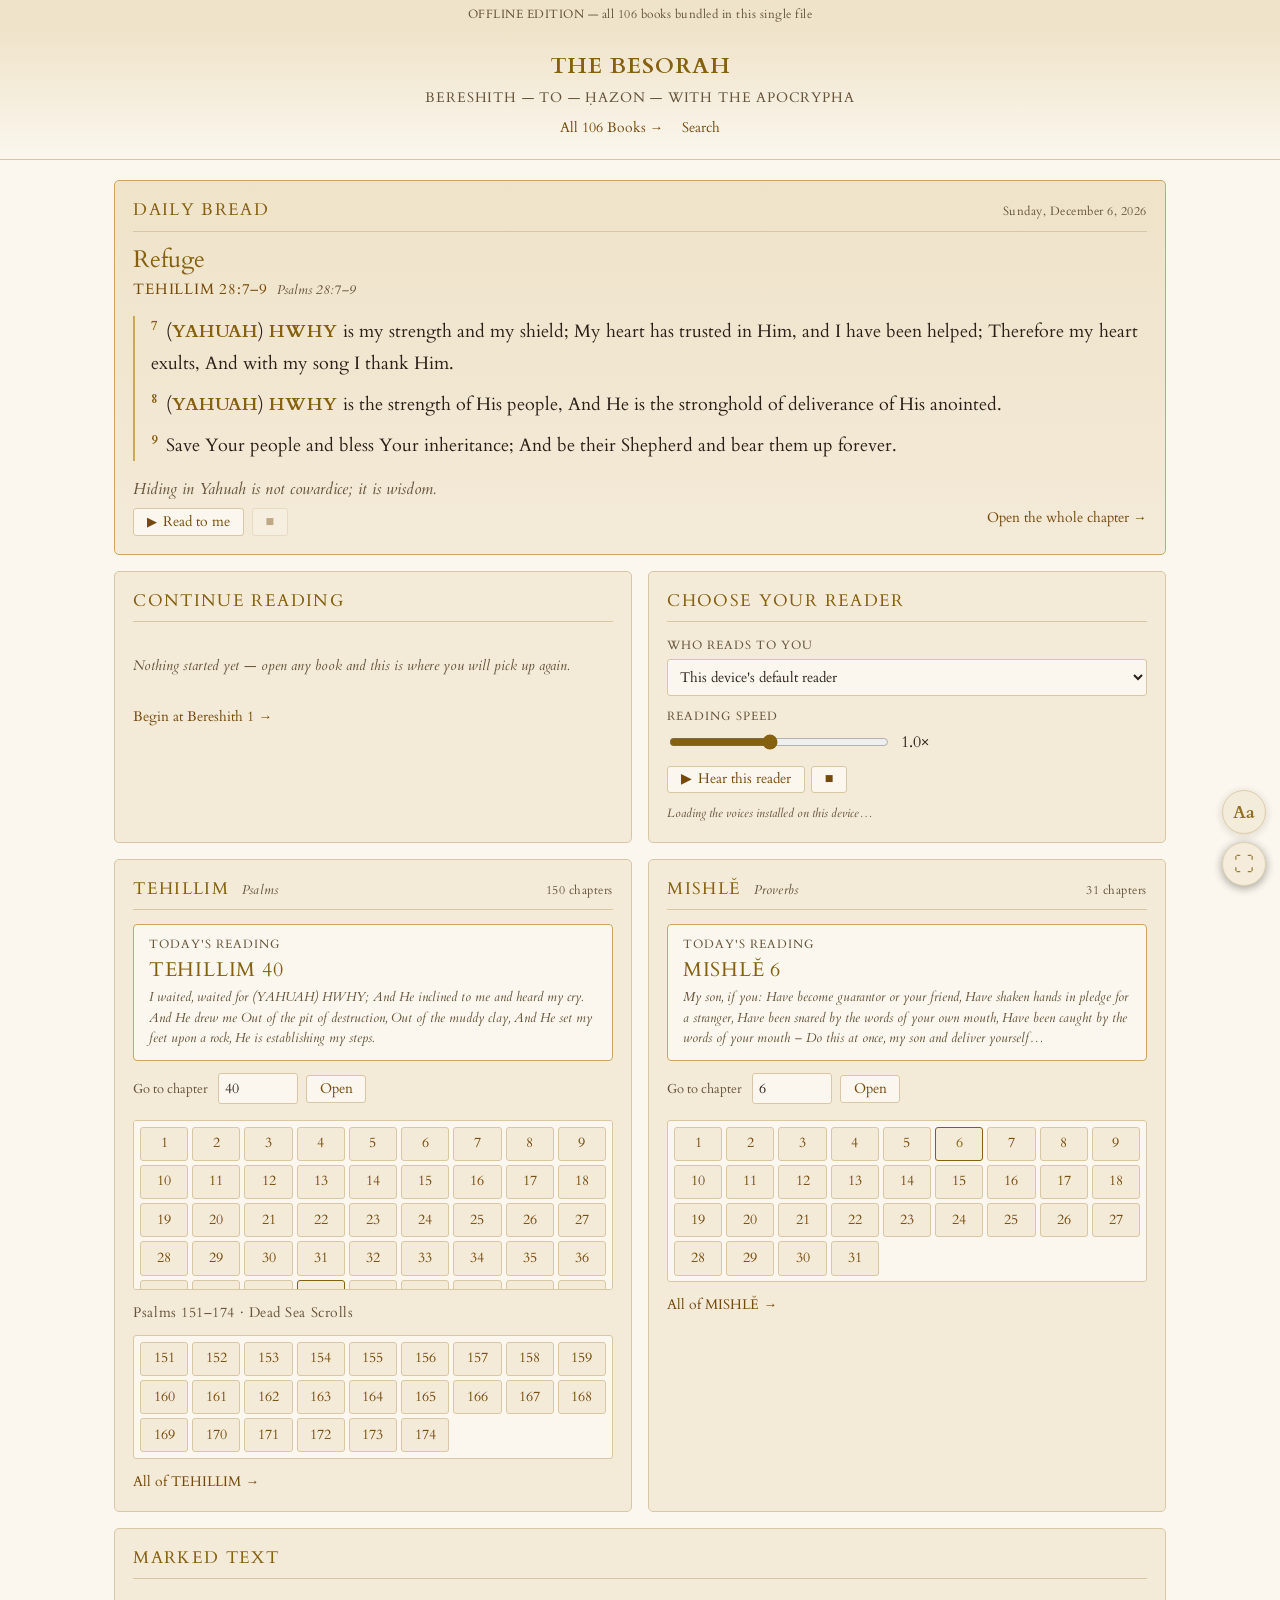
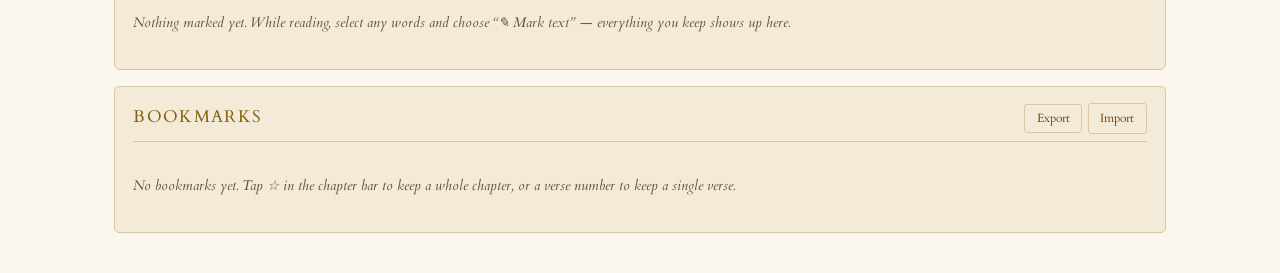
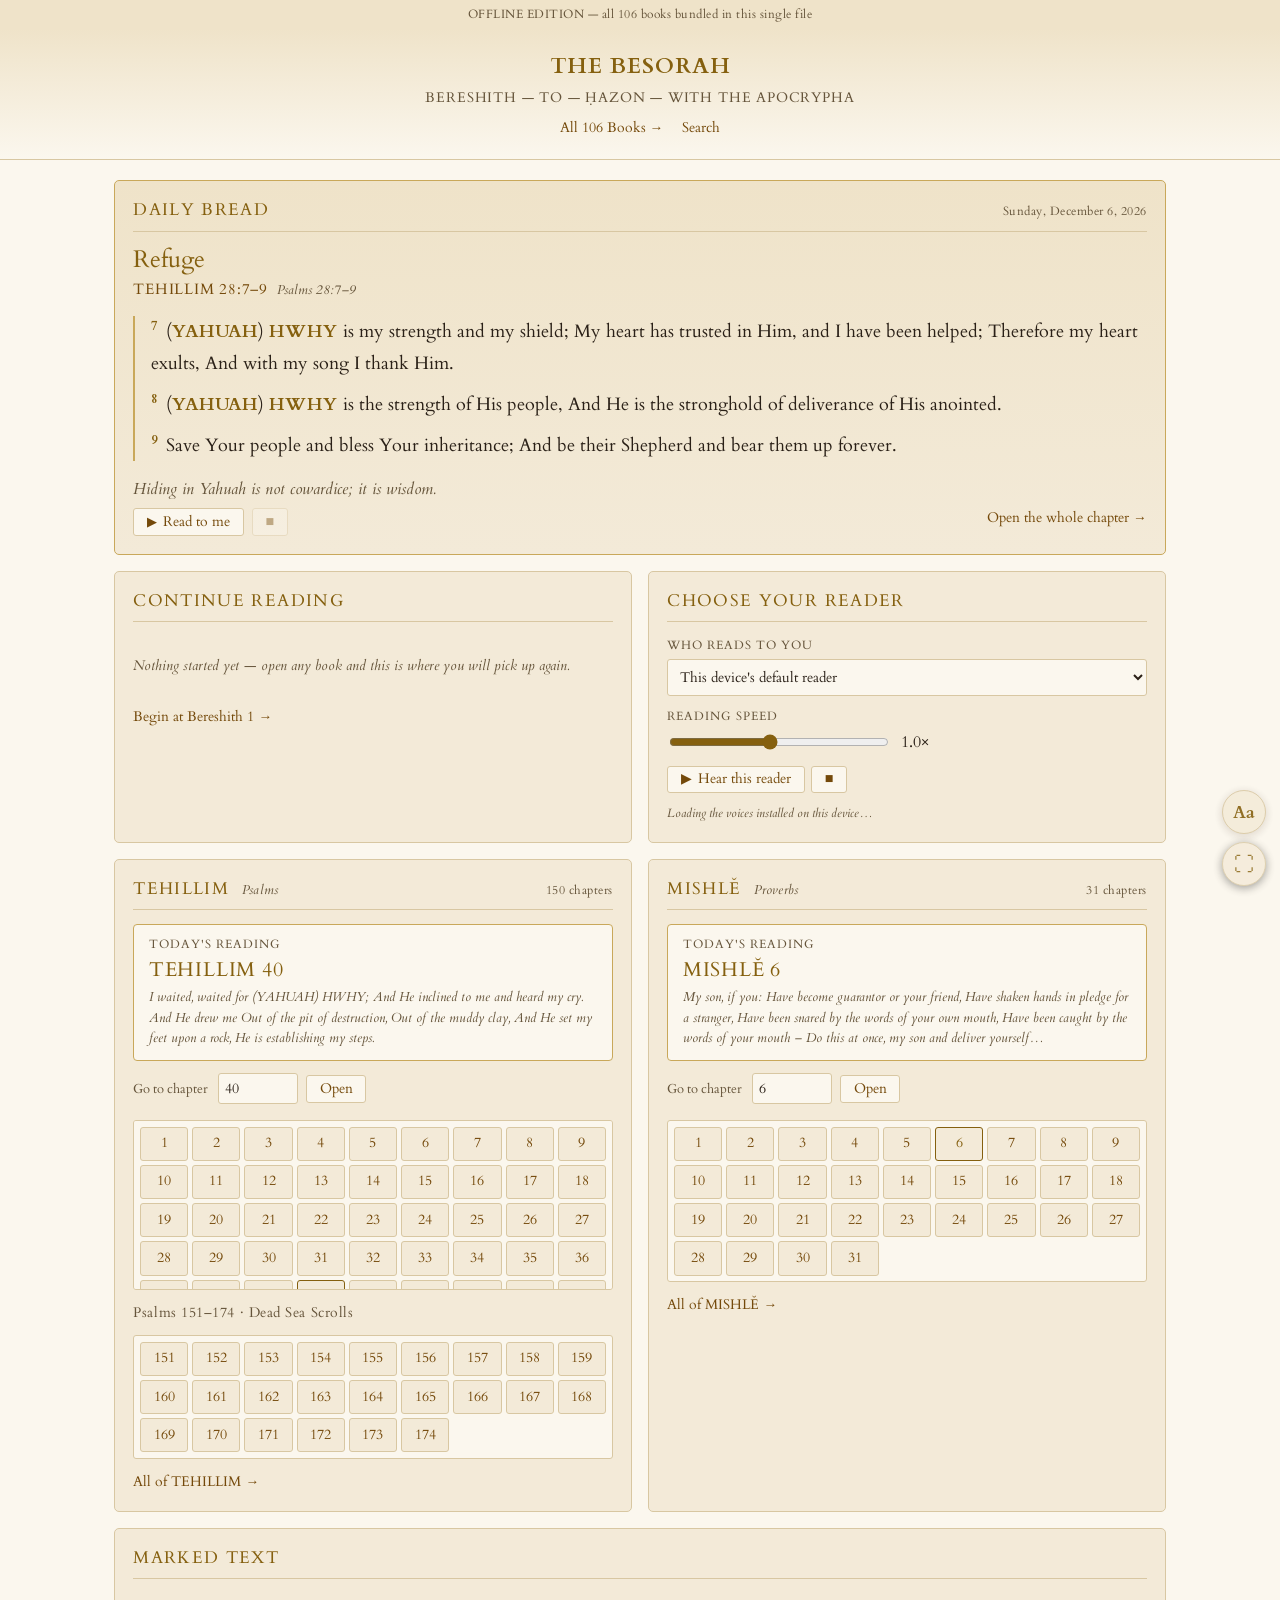
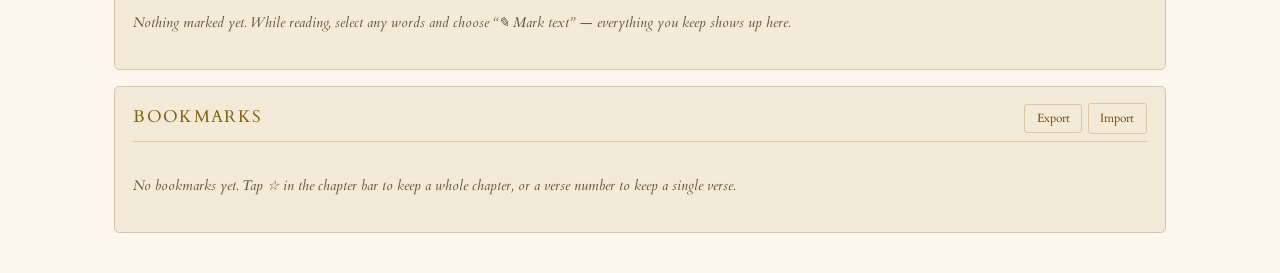
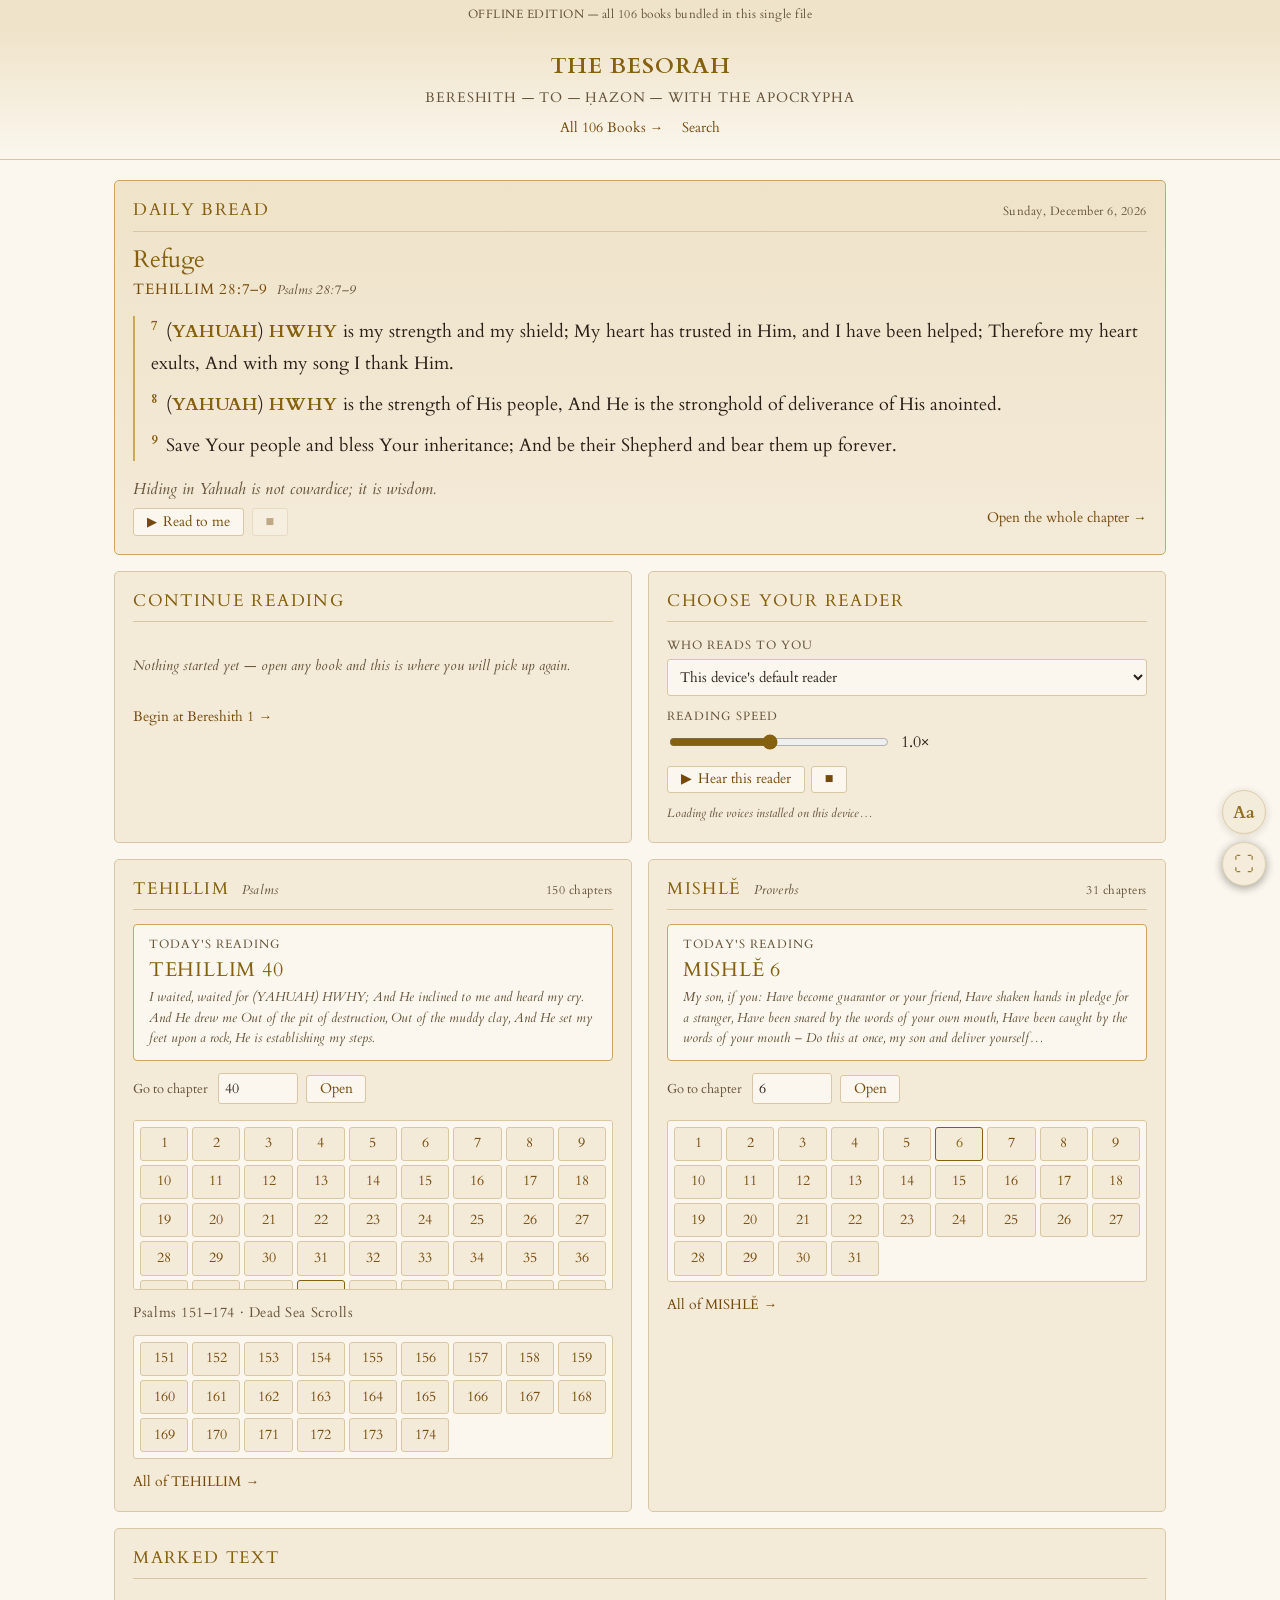
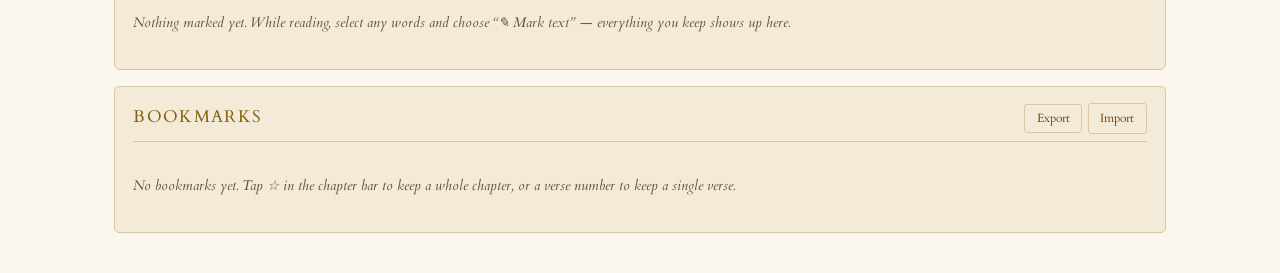
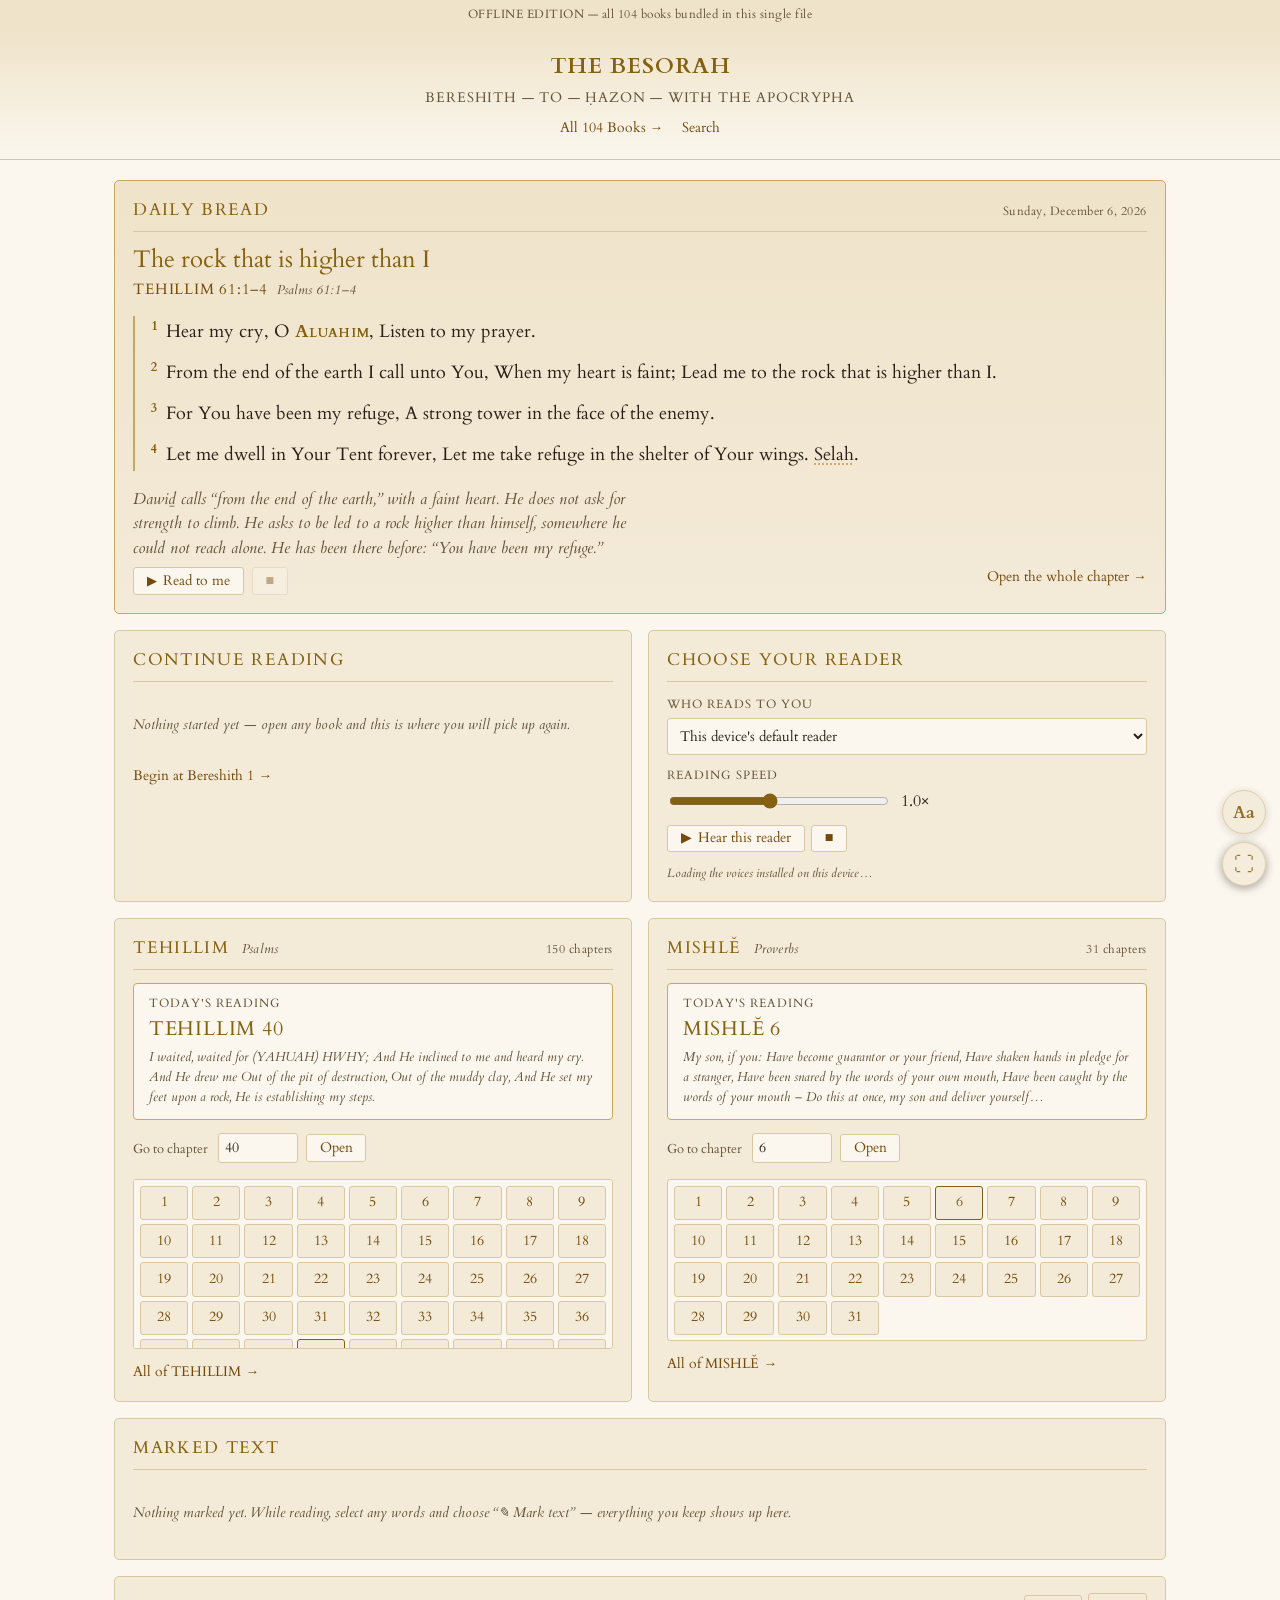
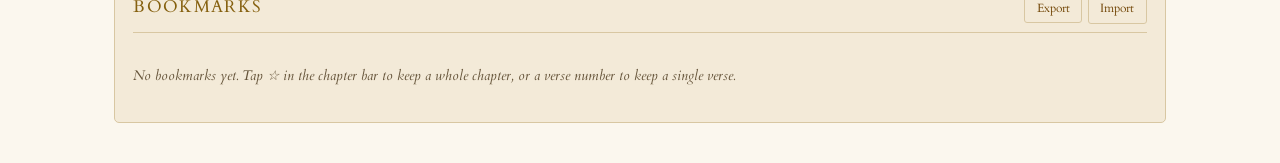
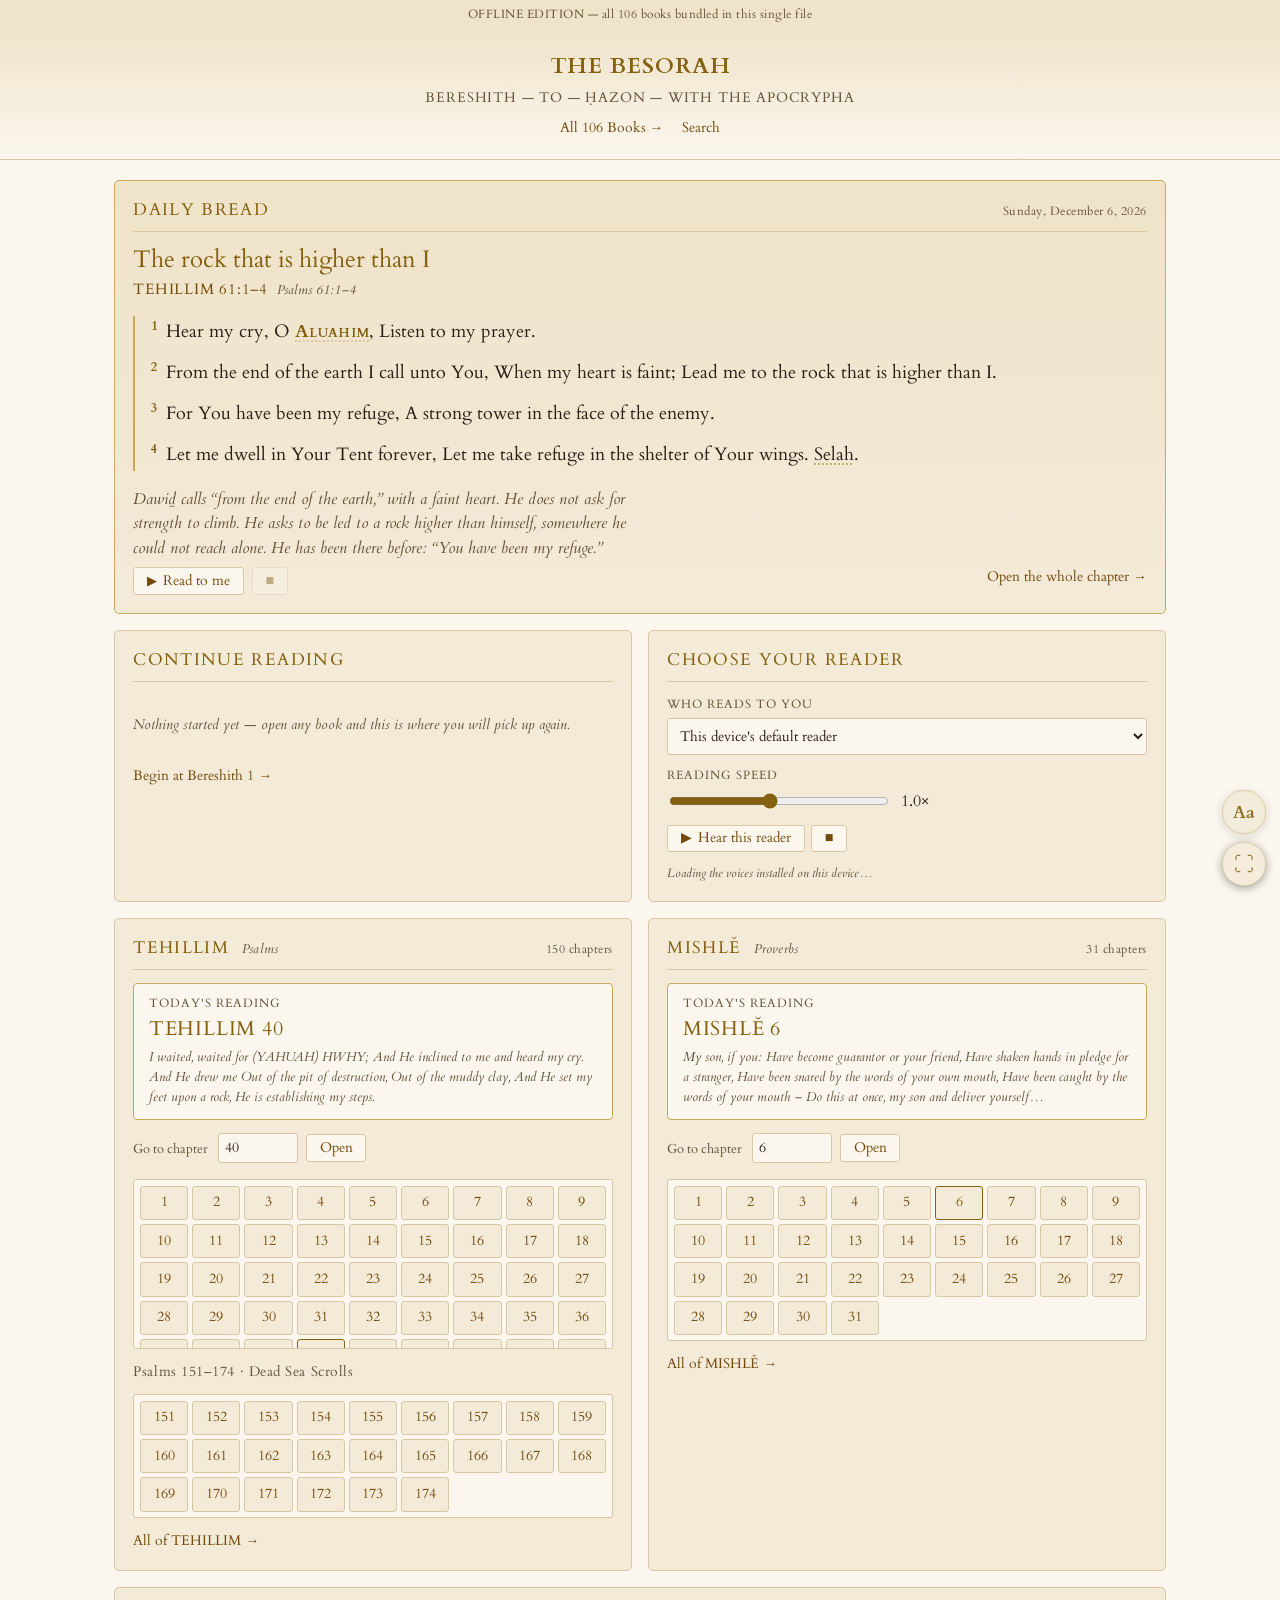
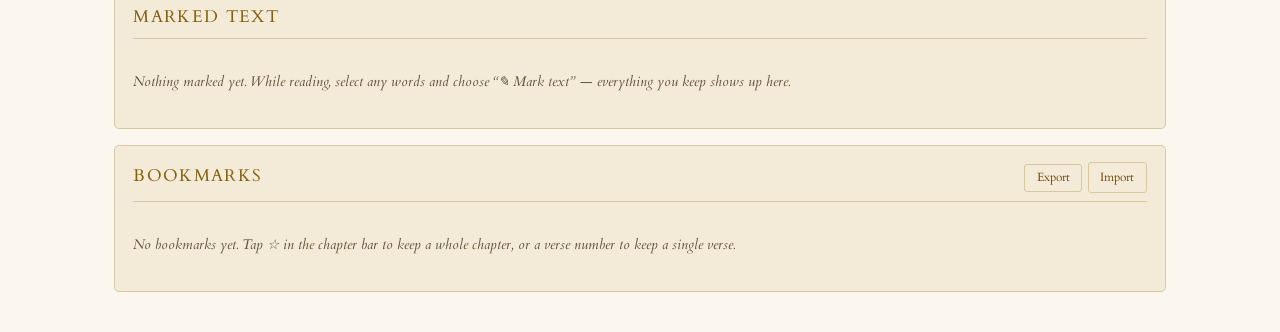
